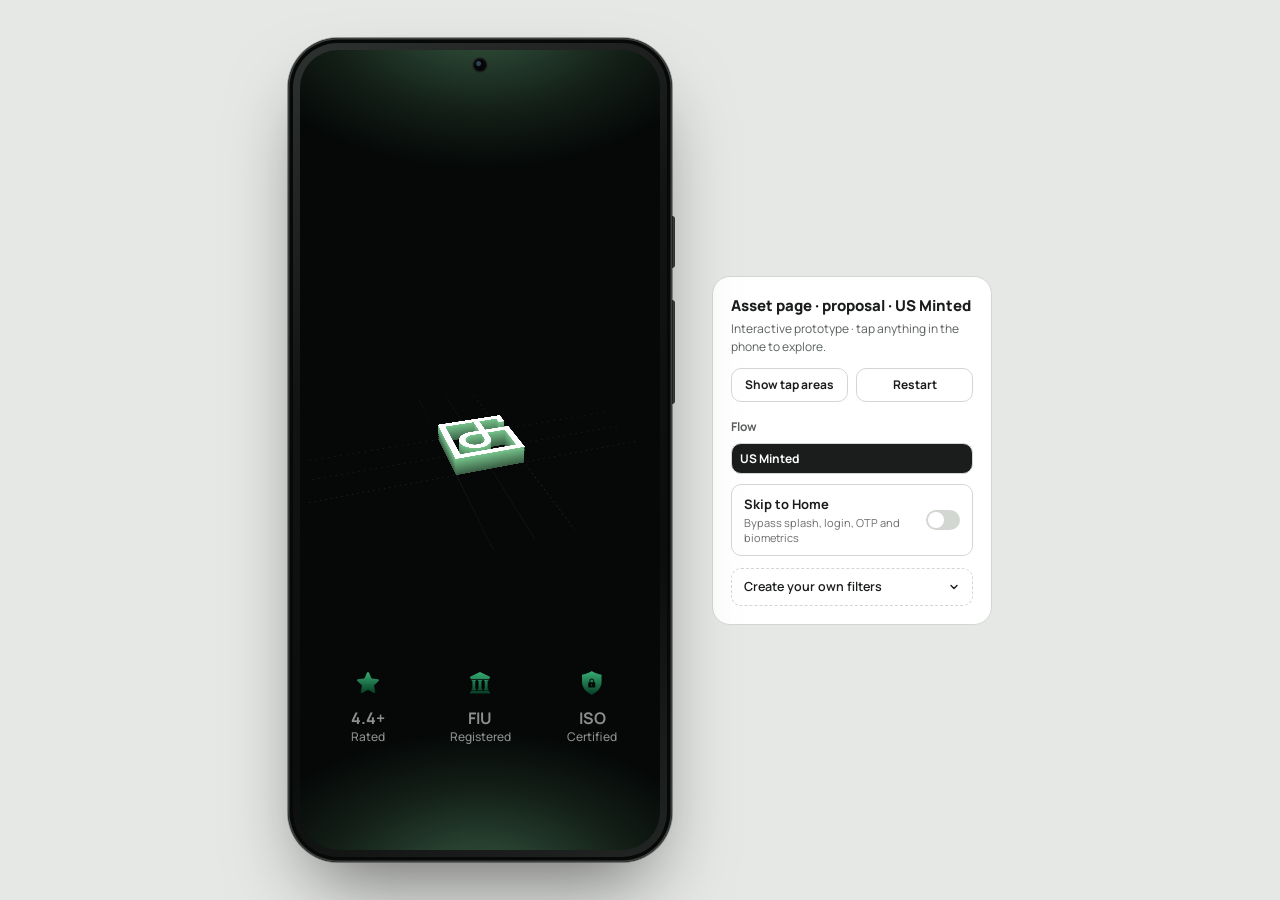
==== index.html @ 675fd623 "Update site (2026-10-31 20:43)" ====
<!doctype html>
<html lang="en">
<head>
<meta charset="utf-8">
<meta name="viewport" content="width=device-width, initial-scale=1, minimum-scale=1, viewport-fit=cover">
<title>US Market (Token Perps) prototype · flows</title>
<!--
  Kuber US-only app prototype — built from the "🇺🇸 US-only · No Crypto" Figma page.
  Structure:
    1. Design tokens (:root)            — colours + font used by every screen
    2. Shell CSS                        — device frame, screens, text/icon/image primitives
    3. Generated styles                 — box (.s*), text (.t*), image (.m*) classes from Figma
    4. Icon sprite                      — every icon is a <symbol>, used via <use href="#i…">
    5. Screens                          — one <section id="sNN"> per screen, one element per line
       • .scroll .layer  = scrolling content    • .fixed.top / .fixed.bottom = pinned header / nav
       • <button class="hs" data-to="sNN|back"> = prototype hotspot
    6. Script                           — navigation, hotspot flash, side panel
-->
<link rel="preconnect" href="https://fonts.googleapis.com">
<link rel="preconnect" href="https://fonts.gstatic.com" crossorigin>
<link href="https://fonts.googleapis.com/css2?family=Manrope:wght@400;500;600;700;800&display=swap" rel="stylesheet">
<link rel="stylesheet" href="./prototype/styles.css">
</head>
<body>
<!-- ========== 4. Icon sprite ========== -->
<svg width="0" height="0" style="position:absolute" aria-hidden="true">
  <symbol id="i105yw" viewBox="0 0 16 16" preserveAspectRatio="none"><path d="M6 12L10 8L6 4" stroke="#E8E8E8" stroke-width="1.3" stroke-linecap="round" stroke-linejoin="round" style="stroke:var(--ce8e8e8)"/></symbol>
  <symbol id="i10er5" viewBox="0 0 16 18" preserveAspectRatio="none"><path d="M10 15V14.7C10 14.2 10.2 13.7 10.6 13.4L10.9 13C11.7 12.2 12.2 11.2 12.2 10C12.2 8.9 11.7 7.9 10.9 7.1C10.2 6.3 9.1 5.9 8 5.9C6.9 5.9 5.8 6.3 5.1 7.1C4.3 7.9 3.8 8.9 3.8 10C3.8 11.2 4.3 12.2 5.1 13L5.4 13.4C5.8 13.7 6 14.2 6 14.7V15H10Z" fill="#0F9958" style="fill:var(--c0f9958)"/><path d="M9.4 17H6.7C6.4 17 6.1 16.8 6.1 16.5C6.1 16.2 6.4 15.9 6.7 15.9H9.4C9.7 15.9 9.9 16.2 9.9 16.5C9.9 16.8 9.7 17 9.4 17Z" fill="#0F9958" style="fill:var(--c0f9958)"/><path d="M8 5C8.3 5 8.6 4.7 8.6 4.3V3.6C8.6 3.3 8.3 3 8 3C7.7 3 7.4 3.3 7.4 3.6V4.3C7.4 4.7 7.7 5 8 5Z M4.4 6.4C4.7 6.2 4.7 5.8 4.4 5.6L3.9 5.1C3.7 4.8 3.3 4.8 3 5.1C2.8 5.3 2.8 5.7 3 5.9L3.6 6.4C3.8 6.6 4.2 6.6 4.4 6.4Z M13 5.1C12.7 4.8 12.3 4.8 12.1 5.1L11.6 5.6C11.3 5.8 11.3 6.2 11.6 6.4C11.8 6.6 12.2 6.6 12.4 6.4L13 5.9C13.2 5.7 13.2 5.3 13 5.1Z M2.3 9.4H1.6C1.3 9.4 1 9.7 1 10C1 10.4 1.3 10.7 1.6 10.7H2.3C2.7 10.7 2.9 10.4 2.9 10C2.9 9.7 2.7 9.4 2.3 9.4Z M14.4 9.4H13.7C13.3 9.4 13.1 9.7 13.1 10C13.1 10.4 13.3 10.7 13.7 10.7H14.4C14.7 10.7 15 10.4 15 10C15 9.7 14.7 9.4 14.4 9.4Z" fill="#0F9958" style="fill:var(--c0f9958)"/></symbol>
  <symbol id="i1198f" viewBox="0 0 1 199" preserveAspectRatio="none"><path d="M0.2 0.2V198.5" stroke="#E5505F" stroke-width="0.5" style="stroke:var(--ce5505f)"/></symbol>
  <symbol id="i11ahd" viewBox="0 0 32 34" preserveAspectRatio="none"><path d="M8.2 15.9C8.2 15.9 9.7 18.4 12.9 20C16.1 21.6 17.4 19.2 17.4 19.2C17.4 19.2 13.6 18.5 11.5 15.3C11.5 15.3 10.1 13.8 8.2 15.9Z" fill="#8CC100" style="fill:var(--c8cc100)"/><path d="M6.1 21.5C6.1 21.5 8.1 23.9 10.7 24.7C14.1 25.8 15.5 24.2 15.5 24.2C15.5 24.2 12 23.5 9.7 20.6C9.7 20.6 8.1 19.4 6.1 21.5Z" fill="#8CC100" style="fill:var(--c8cc100)"/><path d="M8 26.2C9 27.3 9.9 27.9 11.5 28.5C13.3 29.3 15.4 29 16.4 28.7C15.7 28.6 12.9 28 10.8 25.6C10.8 25.6 9.2 25.2 8 26.2Z" fill="#8CC100" style="fill:var(--c8cc100)"/><path d="M8 26.2C8.4 26.1 10.2 25.8 13.5 26.3C16 26.7 17.7 27.4 18.3 27.7C18.4 27.7 18.4 27.7 18.4 27.7C18.5 27.7 18.6 27.7 18.6 27.7C19.4 27.2 20.1 26.5 20.5 26C20.5 26 20.5 26 20.5 25.9C20.5 25.9 20.5 25.9 20.4 25.9C19.6 25.4 16.7 24.1 13.5 23.7C9.9 23.3 7.7 23.6 6.7 23.8C6.7 23.8 6.7 23.9 6.6 23.9C6.6 23.9 6.6 23.9 6.6 24C6.8 24.4 7.3 25.4 8 26.2Z" fill="#A1E600" style="fill:var(--ca1e600)"/><path d="M6.1 21.5C7.1 21.3 11 20.6 14.5 21.2C17.8 21.7 20.8 23.2 21.7 23.7C21.7 23.7 21.7 23.7 21.7 23.7C21.8 23.7 21.8 23.7 21.8 23.7C22.1 22.9 22.2 21.9 22.2 21.3C22.2 21.2 22.2 21.2 22.2 21.2C22.2 21.2 22.2 21.2 22.2 21.2C21.6 20.8 18.7 19.2 14.4 18.5C10.8 18 7.2 18.7 6.5 19C6.5 19 6.5 19 6.4 19C6.4 19 6.4 19 6.4 19.1C6.2 19.7 6.1 20.7 6.1 21.5Z" fill="#A1E600" style="fill:var(--ca1e600)"/><path d="M8.2 15.9C8.2 15.9 10.4 15.3 13.8 15.8C18.5 16.4 19 14.9 19 14.9C19 14.9 16.9 13 13.4 13.4C11.2 13.5 9.4 14.6 8.2 15.9Z" fill="#A1E600" style="fill:var(--ca1e600)"/><path d="M16.6 5L16.4 5.4C15.8 6.6 15.5 7.9 15.6 9.2C15.9 11.3 17.2 13.3 19.2 14.4L19.5 14C20.3 12.5 20.5 10.8 20.1 9.2C19.6 7.5 18.4 5.9 16.6 5Z" fill="#A1E600" style="fill:var(--ca1e600)"/><path d="M25.9 12.5C25.3 13.6 24.3 14.4 23.1 14.8C21.9 15.2 20.5 15.1 19.2 14.5C19.9 13.3 20.9 12.5 22 12.2C23.3 11.8 24.7 11.8 25.9 12.5Z" fill="#A1E600" style="fill:var(--ca1e600)"/></symbol>
  <symbol id="i11b34" viewBox="0 0 20 20" preserveAspectRatio="none"><path fill-rule="evenodd" clip-rule="evenodd" d="M3.3 10C3.3 9.5 3.7 9.2 4.2 9.2H15.8C16.3 9.2 16.7 9.5 16.7 10C16.7 10.5 16.3 10.8 15.8 10.8H4.2C3.7 10.8 3.3 10.5 3.3 10Z" fill="#E8E8E8" style="fill:var(--ce8e8e8)"/><path fill-rule="evenodd" clip-rule="evenodd" d="M10.6 3.6C10.9 3.9 10.9 4.4 10.6 4.8L5.3 10L10.6 15.2C10.9 15.6 10.9 16.1 10.6 16.4C10.3 16.7 9.7 16.7 9.4 16.4L3.6 10.6C3.3 10.3 3.3 9.7 3.6 9.4L9.4 3.6C9.7 3.3 10.3 3.3 10.6 3.6Z" fill="#E8E8E8" style="fill:var(--ce8e8e8)"/></symbol>
  <symbol id="i11psw" viewBox="0 0 16 16" preserveAspectRatio="none"><path d="M1.9 11.6C1.8 11.5 1.8 11.4 1.8 11.2C1.8 11 1.8 10.9 1.9 10.8L5.4 7.3C5.6 7 5.9 6.9 6.3 6.9C6.6 6.9 6.9 7 7.2 7.3L8.9 9L12.4 5.6H11.3C11.1 5.6 10.9 5.5 10.8 5.4C10.7 5.3 10.6 5.1 10.6 5C10.6 4.8 10.7 4.6 10.8 4.5C10.9 4.4 11.1 4.3 11.3 4.3H13.9C14 4.3 14.2 4.4 14.3 4.5C14.4 4.6 14.5 4.8 14.5 5V7.6C14.5 7.7 14.4 7.9 14.3 8C14.2 8.1 14 8.2 13.9 8.2C13.7 8.2 13.6 8.1 13.4 8C13.3 7.9 13.3 7.7 13.3 7.6V6.4L9.8 9.9C9.6 10.1 9.3 10.3 8.9 10.3C8.6 10.3 8.3 10.1 8 9.9L6.3 8.2L2.8 11.6C2.7 11.8 2.6 11.8 2.4 11.8C2.2 11.8 2.1 11.8 1.9 11.6Z" fill="#E8E8E8" fill-opacity="0.6" style="fill:var(--ce8e8e8)"/></symbol>
  <symbol id="i11rwj" viewBox="0 0 3 3" preserveAspectRatio="none"><circle cx="1.5" cy="1.5" r="1.5" fill="#292C2B" style="fill:var(--c292c2b)"/></symbol>
  <symbol id="i11wj2" viewBox="0 0 9 10" preserveAspectRatio="none"><path d="M3.5 9.5C3.8 9.8 4.3 9.8 4.7 9.5L7.4 6.8C7.7 6.6 7.5 6.1 7.1 6.1H1C0.7 6.1 0.5 6.6 0.7 6.8L3.5 9.5Z" fill="#E8E8E8" style="fill:var(--ce8e8e8)"/><path d="M4.7 0.5C4.3 0.2 3.8 0.2 3.5 0.5L0.7 3.2C0.5 3.4 0.7 3.9 1 3.9L7.1 3.9C7.5 3.9 7.7 3.4 7.4 3.2L4.7 0.5Z" fill="#E8E8E8" style="fill:var(--ce8e8e8)"/></symbol>
  <symbol id="i126dr" viewBox="0 0 4 42" preserveAspectRatio="none"><rect x="0.2" y="5.1" width="3.2" height="18" fill="#0F9958" stroke="#37AD75" stroke-width="0.5" style="fill:var(--c0f9958);stroke:var(--c37ad75)"/><path d="M1.8 0.2V41.7" stroke="#37AD75" stroke-width="0.5" style="stroke:var(--c37ad75)"/></symbol>
  <symbol id="i126gj" viewBox="0 0 1 24" preserveAspectRatio="none"><line x1="0.5" y1="0.5" x2="0.5" y2="23.5" stroke="#292C2B" stroke-linecap="round" style="stroke:var(--c292c2b)"/></symbol>
  <symbol id="i12rk9" viewBox="0 0 20 20" preserveAspectRatio="none"><g clip-path="url(#i12rk9clip)"><path d="M11.9 14.4C12 14.2 12.1 14.1 12.1 13.9C12.2 13.6 12.1 13.5 11.9 13.3L9.6 10.9L9.6 10.8H9.9C10.6 10.8 11.2 10.6 11.7 10.1C12.2 9.7 12.5 9.1 12.6 8.5H13C13.1 8.5 13.2 8.5 13.3 8.4C13.4 8.3 13.5 8.2 13.5 8C13.5 7.9 13.4 7.8 13.3 7.7C13.2 7.6 13.1 7.5 13 7.5H12.6C12.6 7.3 12.5 7.1 12.4 6.9C12.3 6.8 12.2 6.6 12 6.4H13C13.1 6.4 13.2 6.3 13.3 6.3C13.4 6.2 13.5 6 13.5 5.9C13.5 5.8 13.4 5.6 13.3 5.6C13.2 5.5 13.1 5.4 13 5.4H7.1C7 5.4 6.8 5.5 6.7 5.6C6.6 5.7 6.5 5.9 6.5 6C6.5 6.2 6.6 6.3 6.7 6.4C6.8 6.5 7 6.6 7.1 6.6H9.8C10.2 6.6 10.4 6.7 10.7 6.9C10.9 7.1 11.1 7.3 11.1 7.5H7C6.9 7.5 6.8 7.6 6.7 7.7C6.6 7.8 6.5 7.9 6.5 8C6.5 8.2 6.6 8.3 6.7 8.4C6.8 8.5 6.9 8.5 7 8.5H11.2C11.1 8.8 10.9 9 10.7 9.2C10.5 9.4 10.1 9.5 9.7 9.5H8.3C8.1 9.5 8 9.6 7.8 9.7C7.7 9.8 7.6 9.9 7.5 10C7.5 10.2 7.5 10.3 7.5 10.5C7.5 10.6 7.6 10.8 7.7 10.9L10.8 14.4C11 14.5 11.1 14.6 11.4 14.6C11.6 14.6 11.7 14.5 11.9 14.4ZM10 18.3C8.8 18.3 7.8 18.1 6.7 17.7C5.7 17.2 4.9 16.6 4.1 15.9C3.4 15.1 2.8 14.3 2.3 13.3C1.9 12.2 1.7 11.2 1.7 10C1.7 8.8 1.9 7.8 2.3 6.8C2.8 5.7 3.4 4.9 4.1 4.1C4.9 3.4 5.7 2.8 6.7 2.3C7.8 1.9 8.8 1.7 10 1.7C11.2 1.7 12.2 1.9 13.2 2.3C14.3 2.8 15.1 3.4 15.9 4.1C16.6 4.9 17.2 5.7 17.7 6.8C18.1 7.8 18.3 8.8 18.3 10C18.3 11.2 18.1 12.2 17.7 13.3C17.2 14.3 16.6 15.1 15.9 15.9C15.1 16.6 14.3 17.2 13.2 17.7C12.2 18.1 11.2 18.3 10 18.3ZM10 16.7C11.9 16.7 13.4 16 14.7 14.7C16 13.4 16.7 11.9 16.7 10C16.7 8.1 16 6.6 14.7 5.3C13.4 4 11.9 3.3 10 3.3C8.1 3.3 6.6 4 5.3 5.3C4 6.6 3.3 8.1 3.3 10C3.3 11.9 4 13.4 5.3 14.7C6.6 16 8.1 16.7 10 16.7Z" fill="#E8E8E8" style="fill:var(--ce8e8e8)"/></g><defs><clipPath id="i12rk9clip"><rect width="20" height="20" fill="white" style="fill:var(--cffffff)"/></clipPath></defs></symbol>
  <symbol id="i12vhd" viewBox="0 0 39 39" preserveAspectRatio="none"><path fill-rule="evenodd" clip-rule="evenodd" d="M19.2 38.4C8.6 38.4 0 29.8 0 19.2C0 8.6 8.6 0 19.2 0C29.8 0 38.4 8.6 38.4 19.2C38.4 29.8 29.8 38.4 19.2 38.4ZM17.5 25.7C17.6 26.6 18.3 27.2 19.2 27.2C20.1 27.2 20.9 26.5 20.9 25.5C20.9 24.6 20.1 23.8 19.2 23.8C18.3 23.8 17.6 24.5 17.5 25.4L17.5 25.5L17.5 25.7ZM17.9 20V12.5C17.9 11.8 18.5 11.2 19.2 11.2C19.9 11.2 20.5 11.8 20.5 12.5V20C20.5 20.7 19.9 21.3 19.2 21.3C18.5 21.3 17.9 20.7 17.9 20Z" fill="url(#i12vhdpaint_linear)"/><defs><linearGradient id="i12vhdpaint_linear" x1="-17.8" y1="-29.9" x2="38.4" y2="38.4" gradientUnits="userSpaceOnUse"><stop stop-color="#E8E8E8" style="stop-color:var(--ce8e8e8)"/><stop offset="1" stop-color="#E5505F" style="stop-color:var(--ce5505f)"/></linearGradient></defs></symbol>
  <symbol id="i130az" viewBox="0 0 24 24" preserveAspectRatio="none"><path d="M18.6 19.4H14.6V15.1C14.6 14.9 14.5 14.8 14.3 14.8H9.7C9.5 14.8 9.4 14.9 9.4 15.1V19.4H5.4V11.8L12 4.6L18.6 11.7L18.6 19.4Z" fill="#E8E8E8" style="fill:var(--ce8e8e8)"/></symbol>
  <symbol id="i13bda" viewBox="0 0 328 1" preserveAspectRatio="none"><line x1="328" y1="0.5" x2="-2.2e-08" y2="0.5" stroke="#1C1F1E" style="stroke:var(--c1c1f1e)"/></symbol>
  <symbol id="i13umt" viewBox="0 0 16 16" preserveAspectRatio="none"><path d="M8.4 11C8.5 10.9 8.5 10.8 8.5 10.7V7.8C8.5 7.7 8.5 7.6 8.4 7.5C8.3 7.4 8.1 7.3 8 7.3C7.9 7.3 7.7 7.4 7.6 7.5C7.5 7.6 7.5 7.7 7.5 7.8V10.7C7.5 10.8 7.5 10.9 7.6 11C7.7 11.1 7.9 11.2 8 11.2C8.1 11.2 8.3 11.1 8.4 11ZM8.4 6C8.5 5.9 8.5 5.8 8.5 5.7C8.5 5.5 8.5 5.4 8.4 5.3C8.3 5.2 8.2 5.1 8 5.1C7.8 5.1 7.7 5.2 7.6 5.3C7.5 5.4 7.5 5.5 7.5 5.7C7.5 5.8 7.5 5.9 7.6 6C7.7 6.1 7.8 6.2 8 6.2C8.1 6.2 8.3 6.1 8.4 6ZM8 14.3C7.1 14.3 6.3 14.2 5.5 13.8C4.8 13.5 4.1 13 3.5 12.5C2.9 11.9 2.5 11.2 2.2 10.5C1.8 9.7 1.7 8.9 1.7 8C1.7 7.1 1.8 6.3 2.2 5.5C2.5 4.8 2.9 4.1 3.5 3.5C4.1 2.9 4.8 2.5 5.5 2.2C6.3 1.8 7.1 1.7 8 1.7C8.9 1.7 9.7 1.8 10.5 2.2C11.2 2.5 11.9 2.9 12.5 3.5C13 4.1 13.5 4.8 13.8 5.5C14.2 6.3 14.3 7.1 14.3 8C14.3 8.9 14.2 9.7 13.8 10.5C13.5 11.2 13.1 11.9 12.5 12.5C11.9 13 11.2 13.5 10.5 13.8C9.7 14.2 8.9 14.3 8 14.3ZM8 13.3C9.5 13.3 10.7 12.8 11.8 11.8C12.8 10.7 13.3 9.5 13.3 8C13.3 6.5 12.8 5.2 11.8 4.2C10.7 3.2 9.5 2.7 8 2.7C6.5 2.7 5.2 3.2 4.2 4.2C3.2 5.2 2.7 6.5 2.7 8C2.7 9.5 3.2 10.7 4.2 11.8C5.2 12.8 6.5 13.3 8 13.3Z" fill="#E8E8E8" fill-opacity="0.3" style="fill:var(--ce8e8e8)"/></symbol>
  <symbol id="i13w13" viewBox="0 0 28 28" preserveAspectRatio="none"><rect width="28" height="28" rx="14" fill="#1C1F1E" style="fill:var(--c1c1f1e)"/><path d="M17.6 10.2H10.4C10 10.2 9.5 10.4 9.2 10.7C8.9 11.1 8.7 11.5 8.7 12V16C8.7 16.5 8.9 16.9 9.2 17.3C9.5 17.6 10 17.8 10.4 17.8H17.6C18 17.8 18.5 17.6 18.8 17.3C19.1 16.9 19.3 16.5 19.3 16V12C19.3 11.5 19.1 11.1 18.8 10.7C18.5 10.4 18 10.2 17.6 10.2ZM16 14L13 15.9C13 16 12.9 16 12.9 16C12.9 16 12.8 16 12.8 15.9C12.7 15.9 12.7 15.9 12.7 15.9C12.7 15.8 12.7 15.8 12.7 15.8V11.9C12.7 11.9 12.7 11.8 12.7 11.8C12.7 11.8 12.7 11.7 12.8 11.7C12.8 11.7 12.9 11.7 12.9 11.7C12.9 11.7 13 11.7 13 11.7L16 13.6C16 13.7 16.1 13.7 16.1 13.7C16.1 13.7 16.1 13.8 16.1 13.8C16.1 13.9 16.1 13.9 16.1 13.9C16.1 14 16 14 16 14V14Z" fill="#E8E8E8" style="fill:var(--ce8e8e8)"/></symbol>
  <symbol id="i13zxl" viewBox="0 0 302 1" preserveAspectRatio="none"><line x1="302" y1="0.5" x2="0" y2="0.5" stroke="#1C1F1E" style="stroke:var(--c1c1f1e)"/></symbol>
  <symbol id="i145db" viewBox="0 0 4 27" preserveAspectRatio="none"><rect x="0.2" y="5.1" width="3.2" height="9.5" fill="#0F9958" stroke="#37AD75" stroke-width="0.5" style="fill:var(--c0f9958);stroke:var(--c37ad75)"/><path d="M1.8 0.2V26.4" stroke="#37AD75" stroke-width="0.5" style="stroke:var(--c37ad75)"/></symbol>
  <symbol id="i14al9" viewBox="0 0 2 57" preserveAspectRatio="none"><line x1="1" y1="0" x2="1" y2="56" stroke="#063D23" stroke-width="2" style="stroke:var(--c063d23)"/></symbol>
  <symbol id="i14dfx" viewBox="0 0 12 12" preserveAspectRatio="none"><path d="M3.3 6.7H8.7C9.2 6.7 9.4 7.3 9.1 7.7L6.4 10.3C6.2 10.6 5.8 10.6 5.6 10.3L2.9 7.7C2.6 7.3 2.8 6.7 3.3 6.7ZM9.1 4.3L6.4 1.7C6.2 1.4 5.8 1.4 5.6 1.7L2.9 4.3C2.6 4.7 2.8 5.3 3.3 5.3H8.7C9.2 5.3 9.4 4.7 9.1 4.3Z" fill="#161616" fill-opacity="0.6" style="fill:var(--c161616)"/></symbol>
  <symbol id="i14gw3" viewBox="0 0 24 24" preserveAspectRatio="none"><path d="M18.6 19.4H14.6V15.1C14.6 14.9 14.5 14.8 14.3 14.8H9.7C9.5 14.8 9.4 14.9 9.4 15.1V19.4H5.4V11.8L12 4.6L18.6 11.7L18.6 19.4Z" fill="#E8E8E8" fill-opacity="0.6" style="fill:var(--ce8e8e8)"/></symbol>
  <symbol id="i14ov2" viewBox="0 0 8 5" preserveAspectRatio="none"><path d="M4.3 0.3L6.9 2.9C7.5 3.5 7.1 4.6 6.2 4.6L1 4.6C0.1 4.6 -0.3 3.5 0.3 2.9L2.9 0.3C3.3 -0.1 3.9 -0.1 4.3 0.3Z" fill="#37AD75" style="fill:var(--c37ad75)"/></symbol>
  <symbol id="i150f2" viewBox="0 0 24 24" preserveAspectRatio="none"><path d="M7.7 3.9C7.9 3.6 8.3 3.6 8.6 3.8L12 6.7L15.4 3.8C15.7 3.6 16.1 3.6 16.4 3.9C16.6 4.1 16.5 4.6 16.3 4.8L13.8 6.9H18.4C19.5 6.9 20.4 7.7 20.4 8.8V11.4C20.4 12.2 19.8 12.9 19.1 13.2V18.4C19.1 18.9 18.9 19.4 18.5 19.8C18.1 20.2 17.7 20.4 17.1 20.4H6.9C6.3 20.4 5.9 20.2 5.5 19.8C5.1 19.4 4.9 18.9 4.9 18.4V13.2C4.2 12.9 3.6 12.2 3.6 11.4V8.8C3.6 7.7 4.5 6.9 5.6 6.9H10.2L7.7 4.8C7.5 4.6 7.4 4.1 7.7 3.9ZM6.2 18.4C6.2 18.6 6.3 18.8 6.4 18.9C6.5 19 6.7 19.1 6.9 19.1H11.4V13.3H6.2V18.4ZM12.6 19.1H17.1C17.3 19.1 17.5 19 17.6 18.9C17.7 18.8 17.8 18.6 17.8 18.4V13.3H12.6V19.1ZM5.6 8.1C5.2 8.1 4.9 8.4 4.9 8.8V11.4C4.9 11.7 5.2 12 5.6 12H11.4V8.1H5.6ZM12.6 12H18.4C18.8 12 19.1 11.7 19.1 11.4V8.8C19.1 8.4 18.8 8.1 18.4 8.1H12.6V12Z" fill="#E8E8E8" style="fill:var(--ce8e8e8)"/></symbol>
  <symbol id="i1510r" viewBox="0 0 16 16" preserveAspectRatio="none"><path d="M8.4 11C8.5 10.9 8.5 10.8 8.5 10.7V7.8C8.5 7.7 8.5 7.6 8.4 7.5C8.3 7.4 8.1 7.3 8 7.3C7.9 7.3 7.7 7.4 7.6 7.5C7.5 7.6 7.5 7.7 7.5 7.8V10.7C7.5 10.8 7.5 10.9 7.6 11C7.7 11.1 7.9 11.2 8 11.2C8.1 11.2 8.3 11.1 8.4 11ZM8.4 6C8.5 5.9 8.5 5.8 8.5 5.7C8.5 5.5 8.5 5.4 8.4 5.3C8.3 5.2 8.2 5.1 8 5.1C7.8 5.1 7.7 5.2 7.6 5.3C7.5 5.4 7.5 5.5 7.5 5.7C7.5 5.8 7.5 5.9 7.6 6C7.7 6.1 7.8 6.2 8 6.2C8.1 6.2 8.3 6.1 8.4 6ZM8 14.3C7.1 14.3 6.3 14.2 5.5 13.8C4.8 13.5 4.1 13 3.5 12.5C2.9 11.9 2.5 11.2 2.2 10.5C1.8 9.7 1.7 8.9 1.7 8C1.7 7.1 1.8 6.3 2.2 5.5C2.5 4.8 2.9 4.1 3.5 3.5C4.1 2.9 4.8 2.5 5.5 2.2C6.3 1.8 7.1 1.7 8 1.7C8.9 1.7 9.7 1.8 10.5 2.2C11.2 2.5 11.9 2.9 12.5 3.5C13 4.1 13.5 4.8 13.8 5.5C14.2 6.3 14.3 7.1 14.3 8C14.3 8.9 14.2 9.7 13.8 10.5C13.5 11.2 13.1 11.9 12.5 12.5C11.9 13 11.2 13.5 10.5 13.8C9.7 14.2 8.9 14.3 8 14.3ZM8 13.3C9.5 13.3 10.7 12.8 11.8 11.8C12.8 10.7 13.3 9.5 13.3 8C13.3 6.5 12.8 5.2 11.8 4.2C10.7 3.2 9.5 2.7 8 2.7C6.5 2.7 5.2 3.2 4.2 4.2C3.2 5.2 2.7 6.5 2.7 8C2.7 9.5 3.2 10.7 4.2 11.8C5.2 12.8 6.5 13.3 8 13.3Z" fill="#E8E8E8" fill-opacity="0.3" style="fill:var(--ce8e8e8)"/></symbol>
  <symbol id="i15qhm" viewBox="0 0 4 27" preserveAspectRatio="none"><rect x="0.2" y="5.1" width="3.2" height="4.1" fill="#0F9958" stroke="#37AD75" stroke-width="0.5" style="fill:var(--c0f9958);stroke:var(--c37ad75)"/><path d="M1.8 0.2V26.4" stroke="#37AD75" stroke-width="0.5" style="stroke:var(--c37ad75)"/></symbol>
  <symbol id="i16biw" viewBox="0 0 233 1" preserveAspectRatio="none"><line y1="0.3" x2="232.8" y2="0.3" stroke="url(#i16biwpaint_linear)" stroke-width="0.5"/><defs><linearGradient id="i16biwpaint_linear" x1="0" y1="1" x2="232.8" y2="1" gradientUnits="userSpaceOnUse"><stop stop-color="#E8E8E8" stop-opacity="0" style="stop-color:var(--ce8e8e8)"/><stop offset="0.5" stop-color="#E8E8E8" style="stop-color:var(--ce8e8e8)"/><stop offset="1" stop-color="#E8E8E8" stop-opacity="0" style="stop-color:var(--ce8e8e8)"/></linearGradient></defs></symbol>
  <symbol id="i16j08" viewBox="0 0 20 20" preserveAspectRatio="none"><path d="M8.1 2.5C11.2 2.5 13.6 5 13.6 8.1C13.6 9.5 13.1 10.7 12.3 11.7L12.5 11.9H13.2L16.9 15.6C17.2 16 17.2 16.5 16.9 16.8L16.8 16.9C16.5 17.2 16 17.2 15.6 16.9L11.9 13.2V12.5L11.7 12.3C10.7 13.1 9.5 13.6 8.1 13.6C5 13.6 2.5 11.2 2.5 8.1C2.5 5 5 2.5 8.1 2.5ZM8.1 4.2C5.9 4.2 4.2 5.9 4.2 8.1C4.2 10.2 5.9 11.9 8.1 11.9C10.2 11.9 11.9 10.2 11.9 8.1C11.9 5.9 10.2 4.2 8.1 4.2Z" fill="#E8E8E8" style="fill:var(--ce8e8e8)"/></symbol>
  <symbol id="i16x6o" viewBox="0 0 16 16" preserveAspectRatio="none"><path d="M6 4C6 4.4 6.3 4.7 6.7 4.7H10.4L3.1 11.9C2.9 12.2 2.9 12.6 3.1 12.9C3.4 13.1 3.8 13.1 4.1 12.9L11.3 5.6V9.3C11.3 9.7 11.6 10 12 10C12.4 10 12.7 9.7 12.7 9.3V4C12.7 3.6 12.4 3.3 12 3.3H6.7C6.3 3.3 6 3.6 6 4Z" fill="#161616" style="fill:var(--c161616)"/></symbol>
  <symbol id="i17iy1" viewBox="0 0 32 34" preserveAspectRatio="none"><path d="M8.2 15.9C8.2 15.9 9.7 18.4 12.9 20C16.1 21.6 17.4 19.2 17.4 19.2C17.4 19.2 13.6 18.5 11.5 15.3C11.5 15.3 10.1 13.8 8.2 15.9Z" fill="#8CC100" style="fill:var(--c8cc100)"/><path d="M6.1 21.5C6.1 21.5 8.1 23.9 10.7 24.7C14.1 25.8 15.5 24.2 15.5 24.2C15.5 24.2 12 23.5 9.7 20.6C9.7 20.6 8.1 19.4 6.1 21.5Z" fill="#8CC100" style="fill:var(--c8cc100)"/><path d="M8 26.2C9 27.3 9.9 27.9 11.5 28.5C13.3 29.3 15.4 29 16.4 28.7C15.7 28.6 12.9 28 10.8 25.6C10.8 25.6 9.2 25.2 8 26.2Z" fill="#8CC100" style="fill:var(--c8cc100)"/><path d="M8 26.2C8.4 26.1 10.2 25.8 13.5 26.3C16 26.7 17.7 27.4 18.3 27.7C18.4 27.7 18.4 27.7 18.4 27.7C18.5 27.7 18.6 27.7 18.6 27.7C19.4 27.2 20.1 26.5 20.5 26C20.5 26 20.5 26 20.5 25.9C20.5 25.9 20.5 25.9 20.4 25.9C19.6 25.4 16.7 24.1 13.5 23.7C9.9 23.3 7.7 23.6 6.7 23.8C6.7 23.8 6.7 23.9 6.6 23.9C6.6 23.9 6.6 23.9 6.6 24C6.8 24.4 7.3 25.4 8 26.2Z" fill="#A1E600" style="fill:var(--ca1e600)"/><path d="M6.1 21.5C7.1 21.3 11 20.6 14.5 21.2C17.8 21.7 20.8 23.2 21.7 23.7C21.7 23.7 21.7 23.7 21.7 23.7C21.8 23.7 21.8 23.7 21.8 23.7C22.1 22.9 22.2 21.9 22.2 21.3C22.2 21.2 22.2 21.2 22.2 21.2C22.2 21.2 22.2 21.2 22.2 21.2C21.6 20.8 18.7 19.2 14.4 18.5C10.8 18 7.2 18.7 6.5 19C6.5 19 6.5 19 6.4 19C6.4 19 6.4 19 6.4 19.1C6.2 19.7 6.1 20.7 6.1 21.5Z" fill="#A1E600" style="fill:var(--ca1e600)"/><path d="M8.2 15.9C8.2 15.9 10.4 15.3 13.8 15.8C18.5 16.4 19 14.9 19 14.9C19 14.9 16.9 13 13.4 13.4C11.2 13.5 9.4 14.6 8.2 15.9Z" fill="#A1E600" style="fill:var(--ca1e600)"/><path d="M16.6 5L16.4 5.4C15.8 6.6 15.5 7.9 15.6 9.2C15.9 11.3 17.2 13.3 19.2 14.4L19.5 14C20.3 12.5 20.5 10.8 20.1 9.2C19.6 7.5 18.4 5.9 16.6 5Z" fill="#A1E600" style="fill:var(--ca1e600)"/><path d="M25.9 12.5C25.3 13.6 24.3 14.4 23.1 14.8C21.9 15.2 20.5 15.1 19.2 14.5C19.9 13.3 20.9 12.5 22 12.2C23.3 11.8 24.7 11.8 25.9 12.5Z" fill="#A1E600" style="fill:var(--ca1e600)"/></symbol>
  <symbol id="i17jkf" viewBox="0 0 18 12" preserveAspectRatio="none"><path d="M0 5H14.2L10.6 1.4L12 0L18 6L12 12L10.6 10.6L14.2 7H0V5Z" fill="#101110" style="fill:var(--c101110)"/></symbol>
  <symbol id="i189ph" viewBox="0 0 20 6" preserveAspectRatio="none"><path d="M1 1V4.5H18.5V1" stroke="#C4C5C7" stroke-width="2" stroke-linecap="square" style="stroke:var(--cc4c5c7)"/></symbol>
  <symbol id="i18vuj" viewBox="0 0 16 16" preserveAspectRatio="none"><path d="M8.4 11C8.5 10.9 8.5 10.8 8.5 10.7V7.8C8.5 7.7 8.5 7.6 8.4 7.5C8.3 7.4 8.1 7.3 8 7.3C7.9 7.3 7.7 7.4 7.6 7.5C7.5 7.6 7.5 7.7 7.5 7.8V10.7C7.5 10.8 7.5 10.9 7.6 11C7.7 11.1 7.9 11.2 8 11.2C8.1 11.2 8.3 11.1 8.4 11ZM8.4 6C8.5 5.9 8.5 5.8 8.5 5.7C8.5 5.5 8.5 5.4 8.4 5.3C8.3 5.2 8.2 5.1 8 5.1C7.8 5.1 7.7 5.2 7.6 5.3C7.5 5.4 7.5 5.5 7.5 5.7C7.5 5.8 7.5 5.9 7.6 6C7.7 6.1 7.8 6.2 8 6.2C8.2 6.2 8.3 6.1 8.4 6ZM8 14.3C7.1 14.3 6.3 14.2 5.5 13.8C4.8 13.5 4.1 13 3.5 12.5C2.9 11.9 2.5 11.2 2.2 10.5C1.8 9.7 1.7 8.9 1.7 8C1.7 7.1 1.8 6.3 2.2 5.5C2.5 4.8 2.9 4.1 3.5 3.5C4.1 2.9 4.8 2.5 5.5 2.2C6.3 1.8 7.1 1.7 8 1.7C8.9 1.7 9.7 1.8 10.5 2.2C11.2 2.5 11.9 2.9 12.5 3.5C13.1 4.1 13.5 4.8 13.8 5.5C14.2 6.3 14.3 7.1 14.3 8C14.3 8.9 14.2 9.7 13.8 10.5C13.5 11.2 13.1 11.9 12.5 12.5C11.9 13 11.2 13.5 10.5 13.8C9.7 14.2 8.9 14.3 8 14.3ZM8 13.3C9.5 13.3 10.7 12.8 11.8 11.8C12.8 10.7 13.3 9.5 13.3 8C13.3 6.5 12.8 5.2 11.8 4.2C10.7 3.2 9.5 2.7 8 2.7C6.5 2.7 5.2 3.2 4.2 4.2C3.2 5.2 2.7 6.5 2.7 8C2.7 9.5 3.2 10.7 4.2 11.8C5.2 12.8 6.5 13.3 8 13.3Z" fill="#E8E8E8" fill-opacity="0.3" style="fill:var(--ce8e8e8)"/></symbol>
  <symbol id="i19brr" viewBox="0 0 32 32" preserveAspectRatio="none"><rect width="32" height="32" rx="16" fill="#1C1F1E" style="fill:var(--c1c1f1e)"/><path d="M14.1 8.5C17.2 8.5 19.6 11 19.6 14.1C19.6 15.5 19.1 16.7 18.3 17.7L18.5 17.9H19.2L22.9 21.6C23.2 22 23.2 22.5 22.9 22.8L22.8 22.9C22.5 23.2 22 23.2 21.6 22.9L17.9 19.2V18.5L17.7 18.3C16.7 19.1 15.5 19.6 14.1 19.6C11 19.6 8.5 17.2 8.5 14.1C8.5 11 11 8.5 14.1 8.5ZM14.1 10.2C11.9 10.2 10.2 11.9 10.2 14.1C10.2 16.2 11.9 17.9 14.1 17.9C16.2 17.9 17.9 16.2 17.9 14.1C17.9 11.9 16.2 10.2 14.1 10.2Z" fill="#E8E8E8" style="fill:var(--ce8e8e8)"/></symbol>
  <symbol id="i19d8h" viewBox="0 0 16 16" preserveAspectRatio="none"><path d="M1.9 11.6C1.8 11.5 1.8 11.4 1.8 11.2C1.8 11 1.8 10.9 1.9 10.8L5.4 7.3C5.6 7 5.9 6.9 6.3 6.9C6.6 6.9 6.9 7 7.2 7.3L8.9 9L12.4 5.6H11.3C11.1 5.6 10.9 5.5 10.8 5.4C10.7 5.3 10.6 5.1 10.6 5C10.6 4.8 10.7 4.6 10.8 4.5C10.9 4.4 11.1 4.3 11.3 4.3H13.9C14 4.3 14.2 4.4 14.3 4.5C14.4 4.6 14.5 4.8 14.5 5V7.6C14.5 7.7 14.4 7.9 14.3 8C14.2 8.1 14 8.2 13.9 8.2C13.7 8.2 13.6 8.1 13.4 8C13.3 7.9 13.3 7.7 13.3 7.6V6.4L9.8 9.9C9.6 10.1 9.3 10.3 8.9 10.3C8.6 10.3 8.3 10.1 8 9.9L6.3 8.2L2.8 11.6C2.7 11.8 2.6 11.8 2.4 11.8C2.2 11.8 2.1 11.8 1.9 11.6Z" fill="#E8E8E8" fill-opacity="0.6" style="fill:var(--ce8e8e8)"/></symbol>
  <symbol id="i19jgg" viewBox="0 0 32 32" preserveAspectRatio="none"><rect width="32" height="32" rx="16" fill="#1C1F1E" style="fill:var(--c1c1f1e)"/><path d="M21.5 22.8H10.5C10.1 22.8 9.7 22.7 9.4 22.3C9.1 22 8.9 21.6 8.9 21.2V13.7C8.9 13.2 9.1 12.8 9.4 12.5C9.7 12.2 10.1 12 10.5 12H21.5C21.9 12 22.3 12.2 22.6 12.5C22.9 12.8 23.1 13.2 23.1 13.7V21.2C23.1 21.6 22.9 22 22.6 22.3C22.3 22.7 21.9 22.8 21.5 22.8Z" stroke="#E8E8E8" stroke-width="1.3" style="stroke:var(--ce8e8e8)"/><path d="M20.2 17.8C20.1 17.8 20 17.8 19.9 17.7C19.8 17.6 19.8 17.5 19.8 17.4C19.8 17.3 19.8 17.2 19.9 17.1C20 17 20.1 17 20.2 17C20.3 17 20.4 17 20.5 17.1C20.5 17.2 20.6 17.3 20.6 17.4C20.6 17.5 20.5 17.6 20.5 17.7C20.4 17.8 20.3 17.8 20.2 17.8Z" fill="#E8E8E8" stroke="#E8E8E8" stroke-width="1.3" stroke-linecap="round" stroke-linejoin="round" style="fill:var(--ce8e8e8);stroke:var(--ce8e8e8)"/><path d="M21.4 12V10.8C21.4 10.6 21.4 10.3 21.2 10.1C21.1 9.9 21 9.7 20.8 9.5C20.6 9.4 20.3 9.2 20.1 9.2C19.8 9.1 19.6 9.2 19.3 9.2L10.2 11.7C9.8 11.8 9.5 12 9.3 12.3C9 12.6 8.9 12.9 8.9 13.3V13.7" stroke="#E8E8E8" stroke-width="1.3" style="stroke:var(--ce8e8e8)"/></symbol>
  <symbol id="i1a20t" viewBox="0 0 4 27" preserveAspectRatio="none"><rect x="0.2" y="5.1" width="3.2" height="9.5" fill="#0F9958" stroke="#37AD75" stroke-width="0.5" style="fill:var(--c0f9958);stroke:var(--c37ad75)"/><path d="M1.8 0.2V26.4" stroke="#37AD75" stroke-width="0.5" style="stroke:var(--c37ad75)"/></symbol>
  <symbol id="i1ar6g" viewBox="0 0 296 1" preserveAspectRatio="none"><line y1="0.5" x2="296" y2="0.5" stroke="#1C1F1E" style="stroke:var(--c1c1f1e)"/></symbol>
  <symbol id="i1b6jk" viewBox="0 0 360 193" preserveAspectRatio="none"><g filter="url(#i1b6jkfilter_f)"><path d="M118.5 121.1C44 96.3 -19.5 96.5 -57.5 105.8L-76.5 294.3H437C431 237.1 421.3 172.6 388.5 143C355.7 113.4 249.8 83.9 215 128.1C187.1 147.9 163.4 136 118.5 121.1Z" fill="black" style="fill:var(--c000000)"/></g><defs><filter id="i1b6jkfilter_f" x="-176.5" y="0" width="713.5" height="394.3" filterUnits="userSpaceOnUse" color-interpolation-filters="sRGB"><feFlood flood-opacity="0" result="BackgroundImageFix"/><feBlend mode="normal" in="SourceGraphic" in2="BackgroundImageFix" result="shape"/><feGaussianBlur stdDeviation="50" result="effect1_foregroundBlur"/></filter></defs></symbol>
  <symbol id="i1beb1" viewBox="0 0 16 16" preserveAspectRatio="none"><path d="M12 5.6C12.3 5.3 12.8 5.3 13.1 5.6C13.5 5.9 13.5 6.4 13.1 6.7L7.9 11.9L11.2 11.9C11.6 11.9 12 12.3 12 12.7C12 13.1 11.6 13.5 11.2 13.5H6.2C5.4 13.5 5 12.6 5.6 12L12 5.6ZM9.8 2.5C10.6 2.5 11 3.4 10.4 4L4 10.4C3.7 10.7 3.2 10.7 2.9 10.4C2.6 10.1 2.6 9.6 2.9 9.3L8.1 4.1H4.8C4.4 4.1 4 3.7 4 3.3C4 2.9 4.4 2.5 4.8 2.5L9.8 2.5Z" fill="#E8E8E8" fill-opacity="0.6" style="fill:var(--ce8e8e8)"/></symbol>
  <symbol id="i1buhb" viewBox="0 0 360 209" preserveAspectRatio="none"><g filter="url(#i1buhbfilter_f)"><path d="M118.5 121.1C44 96.3 -19.5 96.5 -57.5 105.8L-76.5 294.3H437C431 237.1 421.3 172.6 388.5 143C355.7 113.4 249.8 83.9 215 128.1C187.1 147.9 163.4 136 118.5 121.1Z" fill="black" style="fill:var(--c000000)"/></g><defs><filter id="i1buhbfilter_f" x="-176.5" y="0" width="713.5" height="394.3" filterUnits="userSpaceOnUse" color-interpolation-filters="sRGB"><feFlood flood-opacity="0" result="BackgroundImageFix"/><feBlend mode="normal" in="SourceGraphic" in2="BackgroundImageFix" result="shape"/><feGaussianBlur stdDeviation="50" result="effect1_foregroundBlur"/></filter></defs></symbol>
  <symbol id="i1bw6v" viewBox="0 0 360 209" preserveAspectRatio="none"><g filter="url(#i1bw6vfilter_f)"><path d="M118.5 121.1C44 96.3 -19.5 96.5 -57.5 105.8L-76.5 294.3H437C431 237.1 421.3 172.6 388.5 143C355.7 113.4 249.8 83.9 215 128.1C187.1 147.9 163.4 136 118.5 121.1Z" fill="black" style="fill:var(--c000000)"/></g><defs><filter id="i1bw6vfilter_f" x="-176.5" y="0" width="713.5" height="394.3" filterUnits="userSpaceOnUse" color-interpolation-filters="sRGB"><feFlood flood-opacity="0" result="BackgroundImageFix"/><feBlend mode="normal" in="SourceGraphic" in2="BackgroundImageFix" result="shape"/><feGaussianBlur stdDeviation="50" result="effect1_foregroundBlur"/></filter></defs></symbol>
  <symbol id="i1cw9d" viewBox="0 0 32 32" preserveAspectRatio="none"><rect width="32" height="32" rx="16" fill="#101110" style="fill:var(--c101110)"/><path d="M14.1 8.5C17.2 8.5 19.6 11 19.6 14.1C19.6 15.5 19.1 16.7 18.3 17.7L18.5 17.9H19.2L22.9 21.6C23.2 22 23.2 22.5 22.9 22.8L22.8 22.9C22.5 23.2 22 23.2 21.6 22.9L17.9 19.2V18.5L17.7 18.3C16.7 19.1 15.5 19.6 14.1 19.6C11 19.6 8.5 17.2 8.5 14.1C8.5 11 11 8.5 14.1 8.5ZM14.1 10.2C11.9 10.2 10.2 11.9 10.2 14.1C10.2 16.2 11.9 17.9 14.1 17.9C16.2 17.9 17.9 16.2 17.9 14.1C17.9 11.9 16.2 10.2 14.1 10.2Z" fill="#E8E8E8" style="fill:var(--ce8e8e8)"/></symbol>
  <symbol id="i1d10z" viewBox="0 0 24 24" preserveAspectRatio="none"><path d="M0 12C0 5.4 5.4 0 12 0C18.6 0 24 5.4 24 12C24 18.6 18.6 24 12 24C5.4 24 0 18.6 0 12Z" fill="#1C1F1E" style="fill:var(--c1c1f1e)"/><path fill-rule="evenodd" clip-rule="evenodd" d="M6 9.4C6 9 6.3 8.7 6.7 8.7H17.3C17.7 8.7 18 9 18 9.4C18 9.8 17.7 10.1 17.3 10.1H6.7C6.3 10.1 6 9.8 6 9.4ZM8 12.7C8 12.4 8.3 12.1 8.7 12.1H15.3C15.7 12.1 16 12.4 16 12.7C16 13.1 15.7 13.4 15.3 13.4H8.7C8.3 13.4 8 13.1 8 12.7ZM10 16.1C10 15.7 10.3 15.4 10.7 15.4H13.3C13.7 15.4 14 15.7 14 16.1C14 16.4 13.7 16.7 13.3 16.7H10.7C10.3 16.7 10 16.4 10 16.1Z" fill="#E8E8E8" style="fill:var(--ce8e8e8)"/></symbol>
  <symbol id="i1dujb" viewBox="0 0 16 16" preserveAspectRatio="none"><path fill-rule="evenodd" clip-rule="evenodd" d="M0 8C0 5.9 0.8 3.8 2.3 2.3C3.8 0.8 5.9 0 8 0C10.1 0 12.2 0.8 13.7 2.3C15.2 3.8 16 5.9 16 8C16 10.1 15.2 12.2 13.7 13.7C12.2 15.2 10.1 16 8 16C5.9 16 3.8 15.2 2.3 13.7C0.8 12.2 0 10.1 0 8ZM7.5 11.4L11.8 6.1C12 5.9 12 5.5 11.7 5.3C11.5 5.1 11.2 5.2 11 5.4L7.4 9.9L5 7.9C4.8 7.7 4.5 7.8 4.3 8C4.1 8.2 4.1 8.6 4.3 8.8L7.5 11.4Z" fill="#0F9958" style="fill:var(--c0f9958)"/></symbol>
  <symbol id="i1dvqq" viewBox="0 0 28 28" preserveAspectRatio="none"><rect width="28" height="28" rx="14" fill="#1C1F1E" style="fill:var(--c1c1f1e)"/><path d="M9.5 18.6C9.4 18.6 9.2 18.5 9.1 18.4C9 18.4 9 18.2 9 18.1C9 17.9 9 17.8 9.1 17.7C9.2 17.6 9.4 17.6 9.5 17.6H10.2V12.6C10.2 11.7 10.5 10.9 11 10.2C11.6 9.5 12.3 9.1 13.2 8.9V8.5C13.2 8.3 13.2 8.1 13.4 7.9C13.6 7.7 13.8 7.7 14 7.7C14.2 7.7 14.4 7.7 14.6 7.9C14.8 8.1 14.8 8.3 14.8 8.5V8.9C15.7 9.1 16.4 9.5 17 10.2C17.5 10.9 17.8 11.7 17.8 12.6V17.6H18.5C18.6 17.6 18.8 17.6 18.9 17.7C19 17.8 19 17.9 19 18.1C19 18.2 19 18.4 18.9 18.4C18.8 18.5 18.6 18.6 18.5 18.6H9.5ZM14 20.5C13.7 20.5 13.4 20.3 13.1 20.1C12.9 19.9 12.8 19.6 12.8 19.3H15.2C15.2 19.6 15.1 19.9 14.9 20.1C14.6 20.3 14.3 20.5 14 20.5ZM11.2 17.6H16.8V12.6C16.8 11.8 16.5 11.2 16 10.6C15.4 10.1 14.8 9.8 14 9.8C13.2 9.8 12.6 10.1 12 10.6C11.5 11.2 11.2 11.8 11.2 12.6V17.6ZM8.2 12.6C8.1 12.6 8 12.6 7.9 12.4C7.8 12.3 7.7 12.2 7.8 12.1C7.8 11.3 8 10.6 8.4 9.9C8.7 9.2 9.1 8.6 9.6 8.1C9.8 8 9.9 8 10 8C10.2 8 10.3 8.1 10.4 8.2C10.4 8.3 10.5 8.4 10.5 8.5C10.5 8.7 10.4 8.8 10.3 8.9C9.9 9.3 9.5 9.8 9.3 10.3C9 10.9 8.8 11.5 8.8 12.1C8.8 12.2 8.7 12.4 8.6 12.5C8.5 12.6 8.4 12.6 8.2 12.6ZM19.8 12.6C19.6 12.6 19.5 12.6 19.4 12.5C19.3 12.4 19.2 12.2 19.2 12.1C19.2 11.5 19 10.9 18.7 10.3C18.5 9.8 18.1 9.3 17.7 8.9C17.6 8.8 17.5 8.7 17.5 8.5C17.5 8.4 17.5 8.3 17.6 8.2C17.7 8.1 17.8 8 18 8C18.1 8 18.2 8 18.4 8.1C18.9 8.6 19.3 9.2 19.6 9.9C20 10.6 20.2 11.3 20.2 12.1C20.2 12.2 20.2 12.3 20.1 12.4C20 12.6 19.9 12.6 19.8 12.6Z" fill="#E3E3E3" style="fill:var(--ce3e3e3)"/></symbol>
  <symbol id="i1e98u" viewBox="0 0 360 141" preserveAspectRatio="none"><g filter="url(#i1e98ufilter_f)"><path d="M187.5 131.4C246.5 104.8 344.4 79.3 384.7 82.4L488.4 421.1L159.9 591.9C135.8 499.8 -156.3 242.1 -141.1 185.3C-125.8 128.6 46.6 64.4 102 123.4C138.2 146.2 147.5 149.4 187.5 131.4Z" fill="#042918" style="fill:var(--c042918)"/></g><defs><filter id="i1e98ufilter_f" x="-223.8" y="0" width="794.3" height="674.1" filterUnits="userSpaceOnUse" color-interpolation-filters="sRGB"><feFlood flood-opacity="0" result="BackgroundImageFix"/><feBlend mode="normal" in="SourceGraphic" in2="BackgroundImageFix" result="shape"/><feGaussianBlur stdDeviation="41.1" result="effect1_foregroundBlur"/></filter></defs></symbol>
  <symbol id="i1fhek" viewBox="0 0 28 28" preserveAspectRatio="none"><rect width="28" height="28" rx="14" fill="#1C1F1E" style="fill:var(--c1c1f1e)"/><path d="M14 19.7C12.6 19.7 11.5 19.3 10.4 18.4C9.4 17.6 8.8 16.6 8.5 15.3C8.4 15.2 8.5 15 8.5 14.9C8.6 14.8 8.7 14.8 8.9 14.7C9 14.7 9.1 14.8 9.2 14.8C9.4 14.9 9.4 15 9.5 15.1C9.7 16.2 10.3 17 11.1 17.7C12 18.3 12.9 18.7 14 18.7C15.3 18.7 16.4 18.2 17.3 17.3C18.2 16.4 18.7 15.3 18.7 14C18.7 12.7 18.2 11.6 17.3 10.7C16.4 9.8 15.3 9.3 14 9.3C13.3 9.3 12.6 9.5 11.9 9.8C11.3 10.1 10.8 10.6 10.3 11.2H11.5C11.7 11.2 11.8 11.2 11.9 11.3C12 11.4 12 11.5 12 11.7C12 11.8 12 11.9 11.9 12C11.8 12.1 11.7 12.2 11.5 12.2H9.3C9.1 12.2 8.9 12.1 8.8 12C8.7 11.9 8.7 11.7 8.7 11.6V9.3C8.7 9.1 8.7 9 8.8 8.9C8.9 8.8 9 8.8 9.2 8.8C9.3 8.8 9.4 8.8 9.5 8.9C9.6 9 9.7 9.1 9.7 9.3V10.3C10.2 9.7 10.8 9.2 11.6 8.9C12.4 8.5 13.1 8.3 14 8.3C14.8 8.3 15.5 8.5 16.2 8.8C16.9 9.1 17.5 9.5 18 10C18.5 10.5 18.9 11.1 19.2 11.8C19.5 12.5 19.7 13.2 19.7 14C19.7 14.8 19.5 15.5 19.2 16.2C18.9 16.9 18.5 17.5 18 18C17.5 18.5 16.9 18.9 16.2 19.2C15.5 19.5 14.8 19.7 14 19.7ZM14.5 13.8L16.3 15.6C16.4 15.7 16.5 15.8 16.5 16C16.5 16.1 16.4 16.2 16.3 16.3C16.2 16.4 16.1 16.5 16 16.5C15.9 16.5 15.7 16.4 15.6 16.3L13.7 14.4C13.6 14.3 13.6 14.3 13.5 14.2C13.5 14.1 13.5 14 13.5 14V11.2C13.5 11 13.6 10.9 13.6 10.8C13.7 10.7 13.9 10.7 14 10.7C14.1 10.7 14.3 10.7 14.4 10.8C14.5 10.9 14.5 11 14.5 11.2V13.8Z" fill="#E8E8E8" style="fill:var(--ce8e8e8)"/></symbol>
  <symbol id="i1fqnj" viewBox="0 0 26 26" preserveAspectRatio="none"><rect width="25.2" height="25.2" rx="8" fill="#1C1F1E" style="fill:var(--c1c1f1e)"/><path d="M7.6 19.8C7.2 19.8 6.9 19.7 6.6 19.4C6.3 19.1 6.2 18.8 6.2 18.4V8.3C6.2 7.9 6.3 7.6 6.6 7.3C6.9 7 7.2 6.9 7.6 6.9H8.3V5.4H9.7V6.9H15.5V5.4H16.9V6.9H17.6C18 6.9 18.4 7 18.7 7.3C18.9 7.6 19.1 7.9 19.1 8.3V18.4C19.1 18.8 18.9 19.1 18.7 19.4C18.4 19.7 18 19.8 17.6 19.8H7.6ZM7.6 18.4H17.6V11.2H7.6V18.4ZM7.6 9.7H17.6V8.3H7.6V9.7Z" fill="#E8E8E8" style="fill:var(--ce8e8e8)"/></symbol>
  <symbol id="i1g3jb" viewBox="0 0 4 27" preserveAspectRatio="none"><rect x="0.2" y="5.1" width="3.2" height="18" fill="#E5505F" stroke="#E5505F" stroke-width="0.5" style="fill:var(--ce5505f);stroke:var(--ce5505f)"/><path d="M1.8 0.2V26.4" stroke="#E5505F" stroke-width="0.5" style="stroke:var(--ce5505f)"/></symbol>
  <symbol id="i1gge0" viewBox="0 0 2 43" preserveAspectRatio="none"><line x1="1" y1="0" x2="1" y2="42.2" stroke="#063D23" stroke-width="2" style="stroke:var(--c063d23)"/></symbol>
  <symbol id="i1hg00" viewBox="0 0 4 27" preserveAspectRatio="none"><rect x="0.2" y="5.1" width="3.2" height="9.5" fill="#E5505F" stroke="#E5505F" stroke-width="0.5" style="fill:var(--ce5505f);stroke:var(--ce5505f)"/><path d="M1.8 0.2V26.4" stroke="#E5505F" stroke-width="0.5" style="stroke:var(--ce5505f)"/></symbol>
  <symbol id="i1i4gh" viewBox="0 0 147 32" preserveAspectRatio="none"><path d="M145.7 30.9L142.8 27.8C142.1 27.1 141 27.2 140.4 28C139.9 28.8 138.7 28.9 138.1 28.2L135.5 25.4C134.9 24.7 134.2 24.3 133.3 24.1L132.8 23.9C131.3 23.6 129.7 23.9 128.5 25L126.8 26.4C126.7 26.4 126.7 26.5 126.7 26.6C126.7 26.9 126.3 27 126.1 26.7L122.5 16.8L118.7 9.5C117.8 7.7 115.9 6.9 114 7.4L113.6 7.5C112.9 7.8 112.1 7.7 111.4 7.3L111.1 7.2C110.3 6.8 109.3 6.8 108.6 7.3C108 7.7 107.3 7.8 106.7 7.7L104.5 7.3C101.9 6.8 99.2 7.6 97.3 9.4L93.3 13.3C91.5 14.9 88.9 15.2 86.8 13.9C86 13.3 85 13 84 13H75.9C75 13 74.3 12.5 74 11.7L73 8.3C72.5 6.7 64.4 3.4 62.8 3.4C61.7 3.4 60.8 3.4 60 3.3C56.6 2.9 52.5 1 49.2 1C47.4 1 45.8 1.6 44.5 2.8L34.9 11.1C33.6 12.3 31.8 12.4 30.3 11.5L29.9 11.1C29 10.6 28 10.5 27.1 11C26.7 11.2 26.2 11.3 25.7 11.2L16.6 10.4C16.1 10.3 15.7 10.1 15.2 9.9C14.3 9.3 13.2 9.2 12.2 9.7L10.2 10.7C7.3 12.1 3.9 11.4 1.7 9L0.7 7.9" stroke="#E5505F" stroke-width="2" style="stroke:var(--ce5505f)"/></symbol>
  <symbol id="i1icv4" viewBox="0 0 20 20" preserveAspectRatio="none"><rect width="20" height="20" rx="4" fill="#292C2B" style="fill:var(--c292c2b)"/><path fill-rule="evenodd" clip-rule="evenodd" d="M13.9 10.8C14.4 10.8 14.8 10.4 14.8 9.9C14.8 9.4 14.4 9 13.9 9H5.9C5.4 9 5 9.4 5 9.9C5 10.4 5.4 10.8 5.9 10.8H13.9Z" fill="#E8E8E8" fill-opacity="0.6" style="fill:var(--ce8e8e8)"/></symbol>
  <symbol id="i1kdut" viewBox="0 0 32 32" preserveAspectRatio="none"><rect width="32" height="32" rx="16" fill="#1C1F1E" style="fill:var(--c1c1f1e)"/><path d="M21.5 22.8H10.5C10.1 22.8 9.7 22.7 9.4 22.3C9.1 22 8.9 21.6 8.9 21.2V13.7C8.9 13.2 9.1 12.8 9.4 12.5C9.7 12.2 10.1 12 10.5 12H21.5C21.9 12 22.3 12.2 22.6 12.5C22.9 12.8 23.1 13.2 23.1 13.7V21.2C23.1 21.6 22.9 22 22.6 22.3C22.3 22.7 21.9 22.8 21.5 22.8Z" stroke="#E8E8E8" stroke-width="1.3" style="stroke:var(--ce8e8e8)"/><path d="M20.2 17.8C20.1 17.8 20 17.8 19.9 17.7C19.8 17.6 19.8 17.5 19.8 17.4C19.8 17.3 19.8 17.2 19.9 17.1C20 17 20.1 17 20.2 17C20.3 17 20.4 17 20.5 17.1C20.5 17.2 20.6 17.3 20.6 17.4C20.6 17.5 20.5 17.6 20.5 17.7C20.4 17.8 20.3 17.8 20.2 17.8Z" fill="#E8E8E8" stroke="#E8E8E8" stroke-width="1.3" stroke-linecap="round" stroke-linejoin="round" style="fill:var(--ce8e8e8);stroke:var(--ce8e8e8)"/><path d="M21.4 12V10.8C21.4 10.6 21.4 10.3 21.2 10.1C21.1 9.9 21 9.7 20.8 9.5C20.6 9.4 20.3 9.2 20.1 9.2C19.8 9.1 19.6 9.2 19.3 9.2L10.2 11.7C9.8 11.8 9.5 12 9.3 12.3C9 12.6 8.9 12.9 8.9 13.3V13.7" stroke="#E8E8E8" stroke-width="1.3" style="stroke:var(--ce8e8e8)"/></symbol>
  <symbol id="i1ks7p" viewBox="0 0 20 40" preserveAspectRatio="none"><path d="M4.2 20.8H13.5L9.4 24.9C9.1 25.2 9.1 25.8 9.4 26.1C9.7 26.4 10.3 26.4 10.6 26.1L16.1 20.6C16.4 20.3 16.4 19.7 16.1 19.4L10.6 13.9C10.3 13.6 9.7 13.6 9.4 13.9C9.1 14.2 9.1 14.8 9.4 15.1L13.5 19.2H4.2C3.7 19.2 3.3 19.5 3.3 20C3.3 20.5 3.7 20.8 4.2 20.8Z" fill="#E8E8E8" style="fill:var(--ce8e8e8)"/></symbol>
  <symbol id="i1l5b0" viewBox="0 0 4 27" preserveAspectRatio="none"><rect x="0.2" y="5.1" width="3.2" height="9.5" fill="#E5505F" stroke="#E5505F" stroke-width="0.5" style="fill:var(--ce5505f);stroke:var(--ce5505f)"/><path d="M1.8 0.2V26.4" stroke="#E5505F" stroke-width="0.5" style="stroke:var(--ce5505f)"/></symbol>
  <symbol id="i1le2s" viewBox="0 0 1 20" preserveAspectRatio="none"><path d="M0.5 0V20" stroke="#E8E8E8" style="stroke:var(--ce8e8e8)"/></symbol>
  <symbol id="i1ljqr" viewBox="0 0 16 18" preserveAspectRatio="none"><path fill-rule="evenodd" clip-rule="evenodd" d="M0 10C0 7.9 0.8 5.8 2.3 4.3C3.8 2.8 5.9 2 8 2C10.1 2 12.2 2.8 13.7 4.3C15.2 5.8 16 7.9 16 10C16 12.1 15.2 14.2 13.7 15.7C12.2 17.2 10.1 18 8 18C5.9 18 3.8 17.2 2.3 15.7C0.8 14.2 0 12.1 0 10ZM7.5 13.4L11.8 8.1C12 7.9 12 7.5 11.7 7.3C11.5 7.1 11.2 7.2 11 7.4L7.4 11.9L5 9.9C4.8 9.7 4.5 9.8 4.3 10C4.1 10.2 4.1 10.6 4.3 10.8L7.5 13.4Z" fill="#0F9958" style="fill:var(--c0f9958)"/></symbol>
  <symbol id="i1lwvd" viewBox="0 0 46 10" preserveAspectRatio="none"><text x="0" y="9.8" font-family="Manrope" font-weight="700" font-size="13" fill="#E8E8E8">5:13 PM</text></symbol>
  <symbol id="i1m9qm" viewBox="0 0 24 24" preserveAspectRatio="none"><path d="M19.9 3C20.2 3 20.5 3.1 20.7 3.3C20.9 3.5 21 3.8 21 4.2V9.8C21 10.1 20.9 10.4 20.6 10.6C20.4 10.9 20.1 11 19.8 11H14.2C13.8 11 13.6 10.9 13.3 10.7C13.1 10.5 13 10.2 13 9.9C13 9.5 13.1 9.3 13.3 9C13.6 8.8 13.8 8.7 14.2 8.7H17.6C17 7.7 16.2 6.9 15.2 6.3C14.2 5.8 13.1 5.5 12 5.5C10.2 5.5 8.6 6.1 7.4 7.4C6.1 8.7 5.5 10.2 5.5 12C5.5 13.8 6.1 15.3 7.4 16.6C8.6 17.9 10.2 18.5 12 18.5C13.2 18.5 14.3 18.2 15.4 17.5C16.4 16.9 17.2 16 17.7 15C17.8 14.7 18 14.6 18.2 14.4C18.5 14.3 18.7 14.2 18.9 14.2C19.4 14.2 19.8 14.4 20 14.7C20.3 15 20.3 15.4 20.1 15.8C19.4 17.4 18.3 18.6 16.8 19.6C15.4 20.5 13.7 21 12 21C9.5 21 7.4 20.1 5.6 18.4C3.9 16.6 3 14.5 3 12C3 9.5 3.9 7.4 5.6 5.6C7.4 3.9 9.5 3 12 3C13.3 3 14.5 3.3 15.7 3.8C16.9 4.3 17.9 5.1 18.7 6.1V4.2C18.7 3.8 18.8 3.5 19 3.3C19.2 3.1 19.5 3 19.9 3Z" fill="#161616" style="fill:var(--c161616)"/></symbol>
  <symbol id="i1me75" viewBox="0 0 1 162" preserveAspectRatio="none"><path d="M0.2 0.2V161.6" stroke="#37AD75" stroke-width="0.5" style="stroke:var(--c37ad75)"/></symbol>
  <symbol id="i1mmy3" viewBox="0 0 24 24" preserveAspectRatio="none"><path d="M8.4 19.4H4.1V13.6H8.4V19.4ZM13.8 19.4H9.5V5.7H13.8V19.4ZM19.2 19.4H14.9V11.3H19.2V19.4Z" fill="#E8E8E8" style="fill:var(--ce8e8e8)"/></symbol>
  <symbol id="i1n5x0" viewBox="0 0 20 20" preserveAspectRatio="none"><path d="M7.7 5.6C7.4 5.9 7.4 6.4 7.7 6.8L11 10L7.7 13.2C7.4 13.6 7.4 14.1 7.7 14.4C8.1 14.7 8.6 14.7 8.9 14.4L12.7 10.6C13.1 10.3 13.1 9.7 12.7 9.4L8.9 5.6C8.6 5.3 8.1 5.3 7.7 5.6Z" fill="#E8E8E8" style="fill:var(--ce8e8e8)"/></symbol>
  <symbol id="i1nsvq" viewBox="0 0 4 37" preserveAspectRatio="none"><rect x="0.2" y="6.8" width="3.2" height="13.3" fill="#0F9958" stroke="#37AD75" stroke-width="0.5" style="fill:var(--c0f9958);stroke:var(--c37ad75)"/><path d="M1.8 0.2V36.3" stroke="#37AD75" stroke-width="0.5" style="stroke:var(--c37ad75)"/></symbol>
  <symbol id="i1o7p6" viewBox="0 0 28 28" preserveAspectRatio="none"><rect width="28" height="28" rx="14" fill="#1C1F1E" style="fill:var(--c1c1f1e)"/><path d="M14 14.8C13.4 14.8 12.9 14.6 12.5 14.2C12.1 13.8 11.9 13.3 11.9 12.7C11.9 12.2 12.1 11.7 12.5 11.3C12.9 10.9 13.4 10.7 14 10.7C14.6 10.7 15.1 10.9 15.5 11.3C15.9 11.7 16.1 12.2 16.1 12.7C16.1 13.3 15.9 13.8 15.5 14.2C15.1 14.6 14.6 14.8 14 14.8ZM8.4 17.4C8 17.4 7.7 17.3 7.4 17C7.1 16.7 6.9 16.3 6.9 15.9V9.6C6.9 9.2 7.1 8.8 7.4 8.5C7.7 8.2 8 8.1 8.4 8.1H19.6C20 8.1 20.3 8.2 20.6 8.5C20.9 8.8 21.1 9.2 21.1 9.6V15.9C21.1 16.3 20.9 16.7 20.6 17C20.3 17.3 20 17.4 19.6 17.4H8.4ZM9.7 16.2H18.3C18.3 15.7 18.5 15.4 18.8 15.1C19.1 14.8 19.4 14.7 19.8 14.7V10.8C19.4 10.8 19.1 10.7 18.8 10.4C18.5 10.1 18.3 9.7 18.3 9.3H9.7C9.7 9.7 9.5 10.1 9.2 10.4C8.9 10.7 8.6 10.8 8.2 10.8V14.7C8.6 14.7 8.9 14.8 9.2 15.1C9.5 15.4 9.7 15.7 9.7 16.2ZM13.4 21.6L12.3 20.4C12.1 20.3 12 20.3 11.8 20.3C11.7 20.3 11.5 20.3 11.4 20.4C11.3 20.6 11.2 20.7 11.2 20.9C11.2 21.1 11.3 21.2 11.4 21.3L13.5 23.4C13.6 23.5 13.6 23.5 13.7 23.6C13.8 23.6 13.9 23.6 14 23.6C14.1 23.6 14.2 23.6 14.3 23.6C14.4 23.5 14.5 23.5 14.5 23.4L16.6 21.3C16.7 21.2 16.8 21.1 16.8 20.9C16.8 20.7 16.7 20.6 16.6 20.4C16.5 20.3 16.4 20.3 16.2 20.3C16 20.3 15.9 20.3 15.7 20.4L14.6 21.6V19.2C14.6 19 14.6 18.9 14.5 18.7C14.3 18.6 14.2 18.6 14 18.6C13.8 18.6 13.7 18.6 13.6 18.7C13.4 18.9 13.4 19 13.4 19.2V21.6Z" fill="#E8E8E8" fill-opacity="0.6" style="fill:var(--ce8e8e8)"/></symbol>
  <symbol id="i1omww" viewBox="0 0 16 16" preserveAspectRatio="none"><path d="M9 2.8C8.5 2.1 7.5 2.1 7 2.8L5.7 5.1C5.6 5.1 5.5 5.2 5.4 5.2L2.9 5.8C2 6 1.7 7.1 2.3 7.7L4 9.7C4.1 9.8 4.1 9.9 4.1 10L3.9 12.5C3.8 13.4 4.7 14.1 5.5 13.7L7.8 12.7C7.9 12.7 8.1 12.7 8.2 12.7L10.5 13.7C11.3 14.1 12.2 13.4 12.1 12.5L11.9 10C11.9 9.9 11.9 9.8 12 9.7L13.7 7.7C14.3 7.1 14 6 13.1 5.8L10.6 5.2C10.5 5.2 10.4 5.1 10.3 5.1L9 2.8Z" fill="#E8E8E8" style="fill:var(--ce8e8e8)"/></symbol>
  <symbol id="i1p2lv" viewBox="0 0 12 12" preserveAspectRatio="none"><path d="M6 1C8.8 1 11 3.2 11 6C11 8.8 8.8 11 6 11C3.2 11 1 8.8 1 6C1 3.2 3.2 1 6 1ZM6 2C3.8 2 2 3.8 2 6C2 8.2 3.8 10 6 10C8.2 10 10 8.2 10 6C10 3.8 8.2 2 6 2ZM6 5.5C6.3 5.5 6.5 5.7 6.5 6V7.8L6.5 7.9C6.5 8.1 6.3 8.3 6 8.3C5.7 8.3 5.5 8.1 5.5 7.9L5.5 7.8V6C5.5 5.7 5.7 5.5 6 5.5ZM6.1 3.7C6.3 3.7 6.5 3.9 6.5 4.2C6.5 4.5 6.3 4.7 6.1 4.7L6 4.7H6C5.7 4.7 5.5 4.5 5.5 4.2C5.5 3.9 5.7 3.7 6 3.7H6L6.1 3.7Z" fill="#E8E8E8" fill-opacity="0.6" style="fill:var(--ce8e8e8)"/></symbol>
  <symbol id="i1qdh8" viewBox="0 0 20 20" preserveAspectRatio="none"><path fill-rule="evenodd" clip-rule="evenodd" d="M3.3 10C3.3 9.5 3.7 9.2 4.2 9.2H15.8C16.3 9.2 16.7 9.5 16.7 10C16.7 10.5 16.3 10.8 15.8 10.8H4.2C3.7 10.8 3.3 10.5 3.3 10Z" fill="#E8E8E8" style="fill:var(--ce8e8e8)"/><path fill-rule="evenodd" clip-rule="evenodd" d="M10.6 3.6C10.9 3.9 10.9 4.4 10.6 4.8L5.3 10L10.6 15.2C10.9 15.6 10.9 16.1 10.6 16.4C10.3 16.7 9.7 16.7 9.4 16.4L3.6 10.6C3.3 10.3 3.3 9.7 3.6 9.4L9.4 3.6C9.7 3.3 10.3 3.3 10.6 3.6Z" fill="#E8E8E8" style="fill:var(--ce8e8e8)"/></symbol>
  <symbol id="i1qli6" viewBox="0 0 28 28" preserveAspectRatio="none"><rect width="28" height="28" rx="14" fill="#101110" style="fill:var(--c101110)"/><path fill-rule="evenodd" clip-rule="evenodd" d="M16.8 18L10.7 18C10.4 18 10 17.6 10 17.3L10 11.2C10 10.8 10.4 10.5 10.7 10.5C11.1 10.5 11.4 10.8 11.4 11.2L11.4 15.6L17.3 9.8L18.2 10.7L12.4 16.6L16.8 16.6C17.2 16.6 17.5 16.9 17.5 17.3C17.5 17.6 17.2 18 16.8 18Z" fill="#E8E8E8" fill-opacity="0.6" style="fill:var(--ce8e8e8)"/></symbol>
  <symbol id="i1r17r" viewBox="0 0 8 5" preserveAspectRatio="none"><path d="M4.5 0.2L7.7 3.4C8.2 3.9 7.8 4.8 7.1 4.8L0.8 4.8C0.1 4.8 -0.3 3.9 0.2 3.4L3.4 0.2C3.7 -0.1 4.2 -0.1 4.5 0.2Z" fill="#0F9958" style="fill:var(--c0f9958)"/></symbol>
  <symbol id="i1rz56" viewBox="0 0 146 36" preserveAspectRatio="none"><path d="M3.3 26.4L0.3 29.6C0.1 29.8 0 30 0 30.3V34.2C0 34.8 0.5 35.3 1.1 35.2L145.1 23.8C145.6 23.8 146 23.4 146 22.8V9.4C146 8.5 144.9 8.1 144.3 8.8L142 11.3C141.7 11.7 141.2 11.7 140.8 11.6L133.6 8.1C133.3 7.9 132.9 7.9 132.6 8.1L131.2 9C131.1 9.1 130.9 9.2 130.8 9.2L120.9 10.2C120.7 10.2 120.5 10.1 120.3 10.1L119 9.4C118.7 9.3 118.3 9.3 118 9.5L114.9 11.5C114.6 11.7 114.1 11.7 113.7 11.4L101 0.2C100.8 0.1 100.6 2.6e-05 100.3 2.6e-05H93.2C92.7 2.6e-05 92.3 0.3 91.9 0.7C91.1 1.5 89 2.4 84.5 2.4C83.6 2.4 82.8 2.3 82.1 2.2C80.9 2 75.6 3.7 75.3 4.8L73.2 11.2C73.1 11.6 72.7 11.9 72.3 11.9H62.3C62.2 11.9 62 11.9 61.8 12L58 14.5C57.6 14.8 57.1 14.7 56.8 14.4L47.8 5.8C47.6 5.6 47.2 5.5 46.9 5.5L40.5 6.7C40.2 6.8 40 6.7 39.8 6.6L38.5 5.8C38.2 5.6 37.8 5.5 37.5 5.7L35.8 6.6C35.5 6.7 35.3 6.8 35 6.7L31.5 5.7C31 5.5 30.5 5.7 30.3 6.2L25.5 15.6L19.6 25.9C19.4 26.2 18.8 26.1 18.8 25.7C18.8 25.5 18.8 25.4 18.7 25.4L15.5 22.7C15.3 22.5 15 22.5 14.7 22.5L11.3 23.4C11.1 23.4 10.9 23.5 10.8 23.7L7.1 27.6C6.7 28.1 5.9 28 5.6 27.5L4.9 26.5C4.5 26 3.8 25.9 3.3 26.4Z" fill="url(#i1rz56paint_linear)"/><defs><linearGradient id="i1rz56paint_linear" x1="73" y1="2" x2="73" y2="34" gradientUnits="userSpaceOnUse"><stop stop-color="#0F9958" stop-opacity=".55" style="stop-color:var(--c0f9958)"/><stop offset="1" stop-color="#0F9958" stop-opacity="0" style="stop-color:var(--c0f9958)"/></linearGradient></defs></symbol>
  <symbol id="i1s300" viewBox="0 0 28 28" preserveAspectRatio="none"><rect width="28" height="28" rx="14" fill="#101110" style="fill:var(--c101110)"/><path d="M16.7 7.6C16.9 7.4 17.2 7.5 17.4 7.7C17.6 7.9 17.5 8.2 17.3 8.4L15.4 10H19C19.8 10 20.5 10.7 20.5 11.5V13.5C20.5 14.2 20.1 14.7 19.5 14.9V19C19.5 19.4 19.3 19.8 19.1 20.1C18.8 20.3 18.4 20.5 18 20.5H10C9.6 20.5 9.2 20.3 8.9 20.1C8.7 19.8 8.5 19.4 8.5 19V14.9C7.9 14.7 7.5 14.2 7.5 13.5V11.5C7.5 10.7 8.2 10 9 10H12.6L10.7 8.4C10.5 8.2 10.4 7.9 10.6 7.7C10.8 7.5 11.1 7.4 11.3 7.6L14 9.9L16.7 7.6ZM9.5 19C9.5 19.1 9.6 19.3 9.6 19.4C9.7 19.4 9.9 19.5 10 19.5H13.5V15H9.5V19ZM14.5 19.5H18C18.1 19.5 18.3 19.4 18.4 19.4C18.4 19.3 18.5 19.1 18.5 19V15H14.5V19.5ZM9 11C8.7 11 8.5 11.2 8.5 11.5V13.5C8.5 13.8 8.7 14 9 14H13.5V11H9ZM14.5 14H19C19.3 14 19.5 13.8 19.5 13.5V11.5C19.5 11.2 19.3 11 19 11H14.5V14Z" fill="#E8E8E8" fill-opacity="0.6" style="fill:var(--ce8e8e8)"/></symbol>
  <symbol id="i1sbi1" viewBox="0 0 4 27" preserveAspectRatio="none"><rect x="0.2" y="5.1" width="3.2" height="4.1" fill="#0F9958" stroke="#37AD75" stroke-width="0.5" style="fill:var(--c0f9958);stroke:var(--c37ad75)"/><path d="M1.8 0.2V26.4" stroke="#37AD75" stroke-width="0.5" style="stroke:var(--c37ad75)"/></symbol>
  <symbol id="i1scrk" viewBox="0 0 360 119" preserveAspectRatio="none"><g filter="url(#i1scrkfilter_f)"><path d="M187.5 131.4C246.5 104.8 344.4 79.3 384.7 82.4L488.4 421.1L159.9 591.9C135.8 499.8 -156.3 242.1 -141.1 185.3C-125.8 128.6 46.6 64.4 102 123.4C138.2 146.2 147.5 149.4 187.5 131.4Z" fill="#292C2B" style="fill:var(--c292c2b)"/></g><defs><filter id="i1scrkfilter_f" x="-223.8" y="0" width="794.3" height="674.1" filterUnits="userSpaceOnUse" color-interpolation-filters="sRGB"><feFlood flood-opacity="0" result="BackgroundImageFix"/><feBlend mode="normal" in="SourceGraphic" in2="BackgroundImageFix" result="shape"/><feGaussianBlur stdDeviation="41.1" result="effect1_foregroundBlur"/></filter></defs></symbol>
  <symbol id="i1szbz" viewBox="0 0 24 24" preserveAspectRatio="none"><path d="M8.4 19.4H4.1V13.6H8.4V19.4ZM13.8 19.4H9.5V5.7H13.8V19.4ZM19.2 19.4H14.9V11.3H19.2V19.4Z" fill="#E8E8E8" fill-opacity="0.6" style="fill:var(--ce8e8e8)"/></symbol>
  <symbol id="i1tf0i" viewBox="0 0 360 254" preserveAspectRatio="none"><g filter="url(#i1tf0ifilter_f)"><path d="M118.5 142.3C68 82.3 -15.5 100.9 -53.5 110.3L-76.5 315.4H437C431 258.3 421.3 193.8 388.5 164.2C355.7 134.6 249.8 105.1 215 149.3C187.1 169.1 148.9 178.5 118.5 142.3Z" fill="black" style="fill:var(--c000000)"/></g><defs><filter id="i1tf0ifilter_f" x="-176.5" y="0" width="713.5" height="415.4" filterUnits="userSpaceOnUse" color-interpolation-filters="sRGB"><feFlood flood-opacity="0" result="BackgroundImageFix"/><feBlend mode="normal" in="SourceGraphic" in2="BackgroundImageFix" result="shape"/><feGaussianBlur stdDeviation="50" result="effect1_foregroundBlur"/></filter></defs></symbol>
  <symbol id="i1tlgy" viewBox="0 0 48 48" preserveAspectRatio="none"><path d="M31.8 23.2H22.5L26.6 19.1C26.9 18.8 26.9 18.2 26.6 17.9C26.3 17.6 25.7 17.6 25.4 17.9L19.9 23.4C19.6 23.7 19.6 24.3 19.9 24.6L25.4 30.1C25.7 30.4 26.3 30.4 26.6 30.1C26.9 29.7 26.9 29.2 26.6 28.9L22.5 24.8H31.8C32.3 24.8 32.7 24.5 32.7 24C32.7 23.5 32.3 23.2 31.8 23.2Z" fill="#E8E8E8" style="fill:var(--ce8e8e8)"/></symbol>
  <symbol id="i1towl" viewBox="0 0 4 27" preserveAspectRatio="none"><rect x="0.2" y="5.1" width="3.2" height="1.1" fill="#E5505F" stroke="#E5505F" stroke-width="0.5" style="fill:var(--ce5505f);stroke:var(--ce5505f)"/><path d="M1.8 0.2V26.4" stroke="#E5505F" stroke-width="0.5" style="stroke:var(--ce5505f)"/></symbol>
  <symbol id="i1txau" viewBox="0 0 28 28" preserveAspectRatio="none"><rect width="28" height="28" rx="14" fill="#1C1F1E" style="fill:var(--c1c1f1e)"/><path d="M11.9 17.2L14 16L16.1 17.2L15.5 14.8L17.4 13.2L15 13L14 10.8L13 13L10.6 13.2L12.4 14.8L11.9 17.2ZM14 17.1L11.4 18.7C11.3 18.7 11.2 18.8 11.1 18.8C11 18.8 10.9 18.7 10.9 18.7C10.8 18.6 10.7 18.5 10.7 18.4C10.6 18.4 10.6 18.3 10.6 18.1L11.3 15.2L9 13.2C9 13.1 8.9 13.1 8.9 13C8.9 12.9 8.9 12.8 8.9 12.7C8.9 12.6 9 12.5 9.1 12.4C9.1 12.4 9.2 12.3 9.3 12.3L12.4 12.1L13.5 9.3C13.6 9.2 13.6 9.1 13.7 9.1C13.8 9 13.9 9 14 9C14.1 9 14.2 9 14.3 9.1C14.4 9.1 14.4 9.2 14.5 9.3L15.6 12.1L18.7 12.3C18.8 12.3 18.9 12.4 18.9 12.4C19 12.5 19.1 12.6 19.1 12.7C19.1 12.8 19.1 12.9 19.1 13C19.1 13.1 19 13.1 18.9 13.2L16.7 15.2L17.3 18.1C17.4 18.3 17.4 18.4 17.3 18.4C17.3 18.5 17.2 18.6 17.1 18.7C17.1 18.7 17 18.8 16.9 18.8C16.8 18.8 16.7 18.7 16.6 18.7L14 17.1Z" fill="#E3E3E3" style="fill:var(--ce3e3e3)"/></symbol>
  <symbol id="i1u798" viewBox="0 0 4 29" preserveAspectRatio="none"><rect x="0.2" y="1.2" width="3.2" height="1.8" fill="#E5505F" stroke="#E5505F" stroke-width="0.5" style="fill:var(--ce5505f);stroke:var(--ce5505f)"/><path d="M1.8 0.2V27.9" stroke="#E5505F" stroke-width="0.5" style="stroke:var(--ce5505f)"/></symbol>
  <symbol id="i1up5q" viewBox="0 0 11 2" preserveAspectRatio="none"><path d="M0 1L11 1" stroke="white" stroke-width="2" style="stroke:var(--cffffff)"/></symbol>
  <symbol id="i1vn91" viewBox="0 0 4 27" preserveAspectRatio="none"><rect x="0.2" y="5.1" width="3.2" height="9.5" fill="#0F9958" stroke="#37AD75" stroke-width="0.5" style="fill:var(--c0f9958);stroke:var(--c37ad75)"/><path d="M1.8 0.2V26.4" stroke="#37AD75" stroke-width="0.5" style="stroke:var(--c37ad75)"/></symbol>
  <symbol id="i1vu1u" viewBox="0 0 20 20" preserveAspectRatio="none"><path d="M7.7 5.6C7.4 5.9 7.4 6.4 7.7 6.8L11 10L7.7 13.2C7.4 13.6 7.4 14.1 7.7 14.4C8.1 14.7 8.6 14.7 8.9 14.4L12.7 10.6C13.1 10.3 13.1 9.7 12.7 9.4L8.9 5.6C8.6 5.3 8.1 5.3 7.7 5.6Z" fill="#161616" style="fill:var(--c161616)"/></symbol>
  <symbol id="i1vwuy" viewBox="0 0 4 27" preserveAspectRatio="none"><rect x="0.2" y="5.1" width="3.2" height="3.4" fill="#E5505F" stroke="#E5505F" stroke-width="0.5" style="fill:var(--ce5505f);stroke:var(--ce5505f)"/><path d="M1.8 0.2V26.4" stroke="#E5505F" stroke-width="0.5" style="stroke:var(--ce5505f)"/></symbol>
  <symbol id="i1wiu2" viewBox="0 0 21 21" preserveAspectRatio="none"><path d="M8.4 18.6C13.1 19.6 17.6 16.6 18.6 12C19.6 7.3 16.6 2.8 12 1.8C7.3 0.8 2.8 3.8 1.8 8.4C0.8 13.1 3.8 17.6 8.4 18.6Z" fill="#1C1F1E" stroke="#292C2B" stroke-width="0.8" style="fill:var(--c1c1f1e);stroke:var(--c292c2b)"/><path d="M11.1 8.4C11.7 8.5 12.1 8.9 12.4 9.4L13.8 8.6C13.5 8 12.9 7.3 11.9 6.9L12.1 6.1L10.5 5.7L10.3 6.6C8.7 6.7 7.3 7.8 6.9 9.6C6.5 11.3 7.3 12.9 8.9 13.6L8.7 14.5L10.2 14.8L10.4 14C11.5 14.1 12.3 13.7 12.8 13.3L11.8 11.9C11.4 12.3 10.8 12.5 10.2 12.3C9.1 12.1 8.5 11.1 8.8 9.9C9 8.7 10 8.1 11.1 8.4Z" fill="#E8E8E8" fill-opacity="0.3" style="fill:var(--ce8e8e8)"/></symbol>
  <symbol id="i1wlvg" viewBox="0 0 20 20" preserveAspectRatio="none"><rect width="20" height="20" rx="4" fill="#292C2B" style="fill:var(--c292c2b)"/><path fill-rule="evenodd" clip-rule="evenodd" d="M11.1 5.7C11.1 5.2 10.7 4.8 10.2 4.8C9.7 4.8 9.3 5.2 9.3 5.7V9.1H5.9C5.4 9.1 5 9.5 5 10C5 10.5 5.4 10.9 5.9 10.9H9.3V14.3C9.3 14.8 9.7 15.2 10.2 15.2C10.7 15.2 11.1 14.8 11.1 14.3V10.9H14.5C15 10.9 15.4 10.5 15.4 10C15.4 9.5 15 9.1 14.5 9.1H11.1V5.7Z" fill="#E8E8E8" fill-opacity="0.6" style="fill:var(--ce8e8e8)"/></symbol>
  <symbol id="i1x3y8" viewBox="0 0 302 1" preserveAspectRatio="none"><line x1="302" y1="0.5" x2="0" y2="0.5" stroke="#1C1F1E" style="stroke:var(--c1c1f1e)"/></symbol>
  <symbol id="i1y069" viewBox="0 0 48 48" preserveAspectRatio="none"><path d="M31.8 23.2H22.5L26.6 19.1C26.9 18.8 26.9 18.2 26.6 17.9C26.3 17.6 25.7 17.6 25.4 17.9L19.9 23.4C19.6 23.7 19.6 24.3 19.9 24.6L25.4 30.1C25.7 30.4 26.3 30.4 26.6 30.1C26.9 29.7 26.9 29.2 26.6 28.9L22.5 24.8H31.8C32.3 24.8 32.7 24.5 32.7 24C32.7 23.5 32.3 23.2 31.8 23.2Z" fill="#E8E8E8" style="fill:var(--ce8e8e8)"/></symbol>
  <symbol id="i1z0hn" viewBox="0 0 1 50" preserveAspectRatio="none"><path d="M0.2 0.2V49.4" stroke="#37AD75" stroke-width="0.5" style="stroke:var(--c37ad75)"/></symbol>
  <symbol id="i21f1l" viewBox="0 0 4 27" preserveAspectRatio="none"><rect x="0.2" y="5.1" width="3.2" height="9.5" fill="#E5505F" stroke="#E5505F" stroke-width="0.5" style="fill:var(--ce5505f);stroke:var(--ce5505f)"/><path d="M1.8 0.2V26.4" stroke="#E5505F" stroke-width="0.5" style="stroke:var(--ce5505f)"/></symbol>
  <symbol id="i2eepg" viewBox="0 0 42 42" preserveAspectRatio="none"><rect x="0.5" y="0.5" width="41" height="41" rx="8.5" fill="#101110" style="fill:var(--c101110)"/><rect x="0.5" y="0.5" width="41" height="41" rx="8.5" stroke="#292C2B" style="stroke:var(--c292c2b)"/><path d="M14.3 27.9C14 27.9 13.9 27.8 13.7 27.7C13.6 27.5 13.5 27.3 13.5 27.1C13.5 26.9 13.6 26.7 13.7 26.6C13.9 26.5 14 26.4 14.3 26.4H15.3V18.9C15.3 17.6 15.7 16.4 16.6 15.4C17.4 14.3 18.4 13.7 19.8 13.4V12.8C19.8 12.4 19.9 12.1 20.1 11.9C20.4 11.6 20.7 11.5 21 11.5C21.3 11.5 21.6 11.6 21.9 11.9C22.1 12.1 22.3 12.4 22.3 12.8V13.4C23.6 13.7 24.6 14.3 25.4 15.4C26.3 16.4 26.7 17.6 26.7 18.9V26.4H27.8C28 26.4 28.1 26.5 28.3 26.6C28.4 26.7 28.5 26.9 28.5 27.1C28.5 27.3 28.4 27.5 28.3 27.7C28.1 27.8 28 27.9 27.8 27.9H14.3ZM21 30.7C20.5 30.7 20.1 30.5 19.7 30.2C19.4 29.8 19.2 29.4 19.2 28.9H22.8C22.8 29.4 22.6 29.8 22.3 30.2C21.9 30.5 21.5 30.7 21 30.7ZM16.8 26.4H25.2V18.9C25.2 17.8 24.8 16.8 24 16C23.1 15.1 22.2 14.7 21 14.7C19.8 14.7 18.9 15.1 18 16C17.2 16.8 16.8 17.8 16.8 18.9V26.4ZM20.3 21.8V23.1C20.3 23.3 20.3 23.4 20.5 23.6C20.6 23.7 20.8 23.8 21 23.8C21.2 23.8 21.4 23.7 21.5 23.6C21.7 23.4 21.8 23.3 21.8 23.1V21.8H23C23.2 21.8 23.4 21.7 23.5 21.6C23.7 21.4 23.8 21.3 23.8 21.1C23.8 20.8 23.7 20.7 23.5 20.5C23.4 20.4 23.2 20.3 23 20.3H21.8V19.1C21.8 18.8 21.7 18.7 21.5 18.5C21.4 18.4 21.2 18.3 21 18.3C20.8 18.3 20.6 18.4 20.5 18.5C20.3 18.7 20.3 18.8 20.3 19.1V20.3H19C18.8 20.3 18.6 20.4 18.5 20.5C18.3 20.7 18.3 20.8 18.3 21.1C18.3 21.3 18.3 21.4 18.5 21.6C18.6 21.7 18.8 21.8 19 21.8H20.3Z" fill="#E8E8E8" style="fill:var(--ce8e8e8)"/></symbol>
  <symbol id="i3ta2i" viewBox="0 0 4 27" preserveAspectRatio="none"><rect x="0.2" y="5.1" width="3.2" height="9.5" fill="#0F9958" stroke="#37AD75" stroke-width="0.5" style="fill:var(--c0f9958);stroke:var(--c37ad75)"/><path d="M1.8 0.2V26.4" stroke="#37AD75" stroke-width="0.5" style="stroke:var(--c37ad75)"/></symbol>
  <symbol id="i46j6l" viewBox="0 0 32 32" preserveAspectRatio="none"><rect width="32" height="32" rx="16" fill="#1C1F1E" style="fill:var(--c1c1f1e)"/><path d="M14.1 8.5C17.2 8.5 19.6 11 19.6 14.1C19.6 15.5 19.1 16.7 18.3 17.7L18.5 17.9H19.2L22.9 21.6C23.2 22 23.2 22.5 22.9 22.8L22.8 22.9C22.5 23.2 22 23.2 21.6 22.9L17.9 19.2V18.5L17.7 18.3C16.7 19.1 15.5 19.6 14.1 19.6C11 19.6 8.5 17.2 8.5 14.1C8.5 11 11 8.5 14.1 8.5ZM14.1 10.2C11.9 10.2 10.2 11.9 10.2 14.1C10.2 16.2 11.9 17.9 14.1 17.9C16.2 17.9 17.9 16.2 17.9 14.1C17.9 11.9 16.2 10.2 14.1 10.2Z" fill="#E8E8E8" style="fill:var(--ce8e8e8)"/></symbol>
  <symbol id="i4hmao" viewBox="0 0 88 88" preserveAspectRatio="none"><path d="M44 87.5C68 87.5 87.5 68 87.5 44C87.5 20 68 0.5 44 0.5C20 0.5 0.5 20 0.5 44C0.5 68 20 87.5 44 87.5Z" stroke="#292C2B" stroke-linecap="round" stroke-dasharray="3 3" style="stroke:var(--c292c2b)"/></symbol>
  <symbol id="i4j6ga" viewBox="0 0 32 32" preserveAspectRatio="none"><rect width="32" height="32" rx="16" fill="#1C1F1E" style="fill:var(--c1c1f1e)"/><path d="M21.5 22.8H10.5C10.1 22.8 9.7 22.7 9.4 22.3C9.1 22 8.9 21.6 8.9 21.2V13.7C8.9 13.2 9.1 12.8 9.4 12.5C9.7 12.2 10.1 12 10.5 12H21.5C21.9 12 22.3 12.2 22.6 12.5C22.9 12.8 23.1 13.2 23.1 13.7V21.2C23.1 21.6 22.9 22 22.6 22.3C22.3 22.7 21.9 22.8 21.5 22.8Z" stroke="#E8E8E8" stroke-width="1.3" style="stroke:var(--ce8e8e8)"/><path d="M20.2 17.8C20.1 17.8 20 17.8 19.9 17.7C19.8 17.6 19.8 17.5 19.8 17.4C19.8 17.3 19.8 17.2 19.9 17.1C20 17 20.1 17 20.2 17C20.3 17 20.4 17 20.5 17.1C20.5 17.2 20.6 17.3 20.6 17.4C20.6 17.5 20.5 17.6 20.5 17.7C20.4 17.8 20.3 17.8 20.2 17.8Z" fill="#E8E8E8" stroke="#E8E8E8" stroke-width="1.3" stroke-linecap="round" stroke-linejoin="round" style="fill:var(--ce8e8e8);stroke:var(--ce8e8e8)"/><path d="M21.4 12V10.8C21.4 10.6 21.4 10.3 21.2 10.1C21.1 9.9 21 9.7 20.8 9.5C20.6 9.4 20.3 9.2 20.1 9.2C19.8 9.1 19.6 9.2 19.3 9.2L10.2 11.7C9.8 11.8 9.5 12 9.3 12.3C9 12.6 8.9 12.9 8.9 13.3V13.7" stroke="#E8E8E8" stroke-width="1.3" style="stroke:var(--ce8e8e8)"/></symbol>
  <symbol id="i5gzzd" viewBox="0 0 16 16" preserveAspectRatio="none"><path d="M12 5.6C12.3 5.3 12.8 5.3 13.1 5.6C13.5 5.9 13.5 6.4 13.1 6.7L7.9 11.9L11.2 11.9C11.6 11.9 12 12.3 12 12.7C12 13.1 11.6 13.5 11.2 13.5H6.2C5.4 13.5 5 12.6 5.6 12L12 5.6ZM9.8 2.5C10.6 2.5 11 3.4 10.4 4L4 10.4C3.7 10.7 3.2 10.7 2.9 10.4C2.6 10.1 2.6 9.6 2.9 9.3L8.1 4.1H4.8C4.4 4.1 4 3.7 4 3.3C4 2.9 4.4 2.5 4.8 2.5L9.8 2.5Z" fill="#E8E8E8" fill-opacity="0.6" style="fill:var(--ce8e8e8)"/></symbol>
  <symbol id="i5j0mv" viewBox="0 0 12 12" preserveAspectRatio="none"><path fill-rule="evenodd" clip-rule="evenodd" d="M6 2C3.8 2 2 3.8 2 6C2 8.2 3.8 10 6 10C8.2 10 10 8.2 10 6C10 3.8 8.2 2 6 2ZM1 6C1 3.2 3.2 1 6 1C8.8 1 11 3.2 11 6C11 8.8 8.8 11 6 11C3.2 11 1 8.8 1 6Z" fill="#E8E8E8" fill-opacity="0.6" style="fill:var(--ce8e8e8)"/><path fill-rule="evenodd" clip-rule="evenodd" d="M6 5.5C6.3 5.5 6.5 5.7 6.5 6V7.8C6.5 8.1 6.3 8.3 6 8.3C5.7 8.3 5.5 8.1 5.5 7.8V6C5.5 5.7 5.7 5.5 6 5.5Z" fill="#E8E8E8" fill-opacity="0.6" style="fill:var(--ce8e8e8)"/><path fill-rule="evenodd" clip-rule="evenodd" d="M5.5 4.2C5.5 3.9 5.7 3.7 6 3.7H6C6.3 3.7 6.5 3.9 6.5 4.2C6.5 4.5 6.3 4.7 6 4.7H6C5.7 4.7 5.5 4.5 5.5 4.2Z" fill="#E8E8E8" fill-opacity="0.6" style="fill:var(--ce8e8e8)"/></symbol>
  <symbol id="i60zjq" viewBox="0 0 28 28" preserveAspectRatio="none"><rect width="28" height="28" rx="14" fill="#1C1F1E" style="fill:var(--c1c1f1e)"/><path d="M14.4 17C14.5 16.9 14.5 16.8 14.5 16.7V13.8C14.5 13.7 14.5 13.6 14.4 13.5C14.3 13.4 14.1 13.3 14 13.3C13.9 13.3 13.7 13.4 13.6 13.5C13.5 13.6 13.5 13.7 13.5 13.8V16.7C13.5 16.8 13.5 16.9 13.6 17C13.7 17.1 13.9 17.2 14 17.2C14.1 17.2 14.3 17.1 14.4 17ZM14.4 12C14.5 11.9 14.5 11.8 14.5 11.7C14.5 11.5 14.5 11.4 14.4 11.3C14.3 11.2 14.2 11.1 14 11.1C13.8 11.1 13.7 11.2 13.6 11.3C13.5 11.4 13.5 11.5 13.5 11.7C13.5 11.8 13.5 11.9 13.6 12C13.7 12.1 13.8 12.2 14 12.2C14.1 12.2 14.3 12.1 14.4 12ZM14 20.3C13.1 20.3 12.3 20.2 11.5 19.8C10.8 19.5 10.1 19.1 9.5 18.5C8.9 17.9 8.5 17.2 8.2 16.5C7.8 15.7 7.7 14.9 7.7 14C7.7 13.1 7.8 12.3 8.2 11.5C8.5 10.8 8.9 10.1 9.5 9.5C10.1 9 10.8 8.5 11.5 8.2C12.3 7.8 13.1 7.7 14 7.7C14.9 7.7 15.7 7.8 16.5 8.2C17.2 8.5 17.9 8.9 18.5 9.5C19 10.1 19.5 10.8 19.8 11.5C20.2 12.3 20.3 13.1 20.3 14C20.3 14.9 20.2 15.7 19.8 16.5C19.5 17.2 19.1 17.9 18.5 18.5C17.9 19.1 17.2 19.5 16.5 19.8C15.7 20.2 14.9 20.3 14 20.3ZM14 19.3C15.5 19.3 16.7 18.8 17.8 17.8C18.8 16.8 19.3 15.5 19.3 14C19.3 12.5 18.8 11.3 17.8 10.2C16.7 9.2 15.5 8.7 14 8.7C12.5 8.7 11.2 9.2 10.2 10.2C9.2 11.3 8.7 12.5 8.7 14C8.7 15.5 9.2 16.8 10.2 17.8C11.2 18.8 12.5 19.3 14 19.3Z" fill="#E3E3E3" style="fill:var(--ce3e3e3)"/></symbol>
  <symbol id="i6is6z" viewBox="0 0 20 20" preserveAspectRatio="none"><path fill-rule="evenodd" clip-rule="evenodd" d="M3.3 10C3.3 9.5 3.7 9.2 4.2 9.2H15.8C16.3 9.2 16.7 9.5 16.7 10C16.7 10.5 16.3 10.8 15.8 10.8H4.2C3.7 10.8 3.3 10.5 3.3 10Z" fill="#E8E8E8" style="fill:var(--ce8e8e8)"/><path fill-rule="evenodd" clip-rule="evenodd" d="M10.6 3.6C10.9 3.9 10.9 4.4 10.6 4.8L5.3 10L10.6 15.2C10.9 15.6 10.9 16.1 10.6 16.4C10.3 16.7 9.7 16.7 9.4 16.4L3.6 10.6C3.3 10.3 3.3 9.7 3.6 9.4L9.4 3.6C9.7 3.3 10.3 3.3 10.6 3.6Z" fill="#E8E8E8" style="fill:var(--ce8e8e8)"/></symbol>
  <symbol id="i7btxx" viewBox="0 0 4 16" preserveAspectRatio="none"><rect x="0.2" y="3.7" width="3.2" height="5.5" fill="#E5505F" stroke="#E5505F" stroke-width="0.5" style="fill:var(--ce5505f);stroke:var(--ce5505f)"/><path d="M1.8 0.2V15.6" stroke="#E5505F" stroke-width="0.5" style="stroke:var(--ce5505f)"/></symbol>
  <symbol id="i7cov6" viewBox="0 0 60 60" preserveAspectRatio="none"><path d="M30 60C46.6 60 60 46.6 60 30C60 13.4 46.6 0 30 0C13.4 0 0 13.4 0 30C0 46.6 13.4 60 30 60Z" fill="url(#i7cov6paint_linear)"/><defs><linearGradient id="i7cov6paint_linear" x1="0" y1="0" x2="0" y2="60" gradientUnits="userSpaceOnUse"><stop stop-color="#292C2B" style="stop-color:var(--c292c2b)"/><stop offset="1"/></linearGradient></defs></symbol>
  <symbol id="i7ecqv" viewBox="0 0 28 28" preserveAspectRatio="none"><rect width="28" height="28" rx="14" fill="#1C1F1E" style="fill:var(--c1c1f1e)"/><path d="M17.5 17.9L16.6 17C16.5 16.9 16.4 16.8 16.3 16.8C16.1 16.8 16 16.9 15.9 17C15.8 17.1 15.8 17.2 15.8 17.3C15.8 17.5 15.8 17.6 15.9 17.7L17.6 19.3C17.7 19.5 17.8 19.5 18 19.5C18.2 19.5 18.3 19.5 18.4 19.3L20.1 17.7C20.2 17.6 20.2 17.5 20.2 17.3C20.2 17.2 20.2 17.1 20.1 17C20 16.9 19.9 16.8 19.7 16.8C19.6 16.8 19.5 16.9 19.4 17L18.5 17.9V15.4C18.5 15.2 18.5 15.1 18.4 15C18.3 14.9 18.1 14.9 18 14.9C17.9 14.9 17.7 14.9 17.6 15C17.5 15.1 17.5 15.2 17.5 15.4V17.9ZM16 20.8H20C20.1 20.8 20.3 20.9 20.4 21C20.5 21.1 20.5 21.2 20.5 21.3C20.5 21.5 20.5 21.6 20.4 21.7C20.3 21.8 20.1 21.8 20 21.8H16C15.9 21.8 15.7 21.8 15.6 21.7C15.5 21.6 15.5 21.5 15.5 21.3C15.5 21.2 15.5 21.1 15.6 21C15.7 20.9 15.9 20.8 16 20.8ZM10 19.2C9.7 19.2 9.4 19 9.2 18.8C9 18.6 8.8 18.3 8.8 18V8.7C8.8 8.4 9 8.1 9.2 7.9C9.4 7.6 9.7 7.5 10 7.5H14.2C14.3 7.5 14.5 7.5 14.6 7.6C14.8 7.7 14.9 7.7 15 7.9L18.1 11C18.3 11.1 18.3 11.2 18.4 11.4C18.5 11.5 18.5 11.7 18.5 11.8V12.9C18.5 13 18.5 13.1 18.4 13.2C18.3 13.3 18.1 13.4 18 13.4C17.9 13.4 17.7 13.3 17.6 13.2C17.5 13.1 17.5 13 17.5 12.9V11.8H15.1C14.8 11.8 14.6 11.7 14.4 11.6C14.3 11.4 14.2 11.2 14.2 10.9V8.5H10C10 8.5 9.9 8.5 9.9 8.6C9.9 8.6 9.8 8.7 9.8 8.7V18C9.8 18 9.9 18.1 9.9 18.1C9.9 18.1 10 18.2 10 18.2H13.5C13.7 18.2 13.8 18.2 13.9 18.3C14 18.4 14 18.5 14 18.7C14 18.8 14 18.9 13.9 19C13.8 19.1 13.7 19.2 13.5 19.2H10Z" fill="#E3E3E3" style="fill:var(--ce3e3e3)"/></symbol>
  <symbol id="i7ev3n" viewBox="0 0 4 27" preserveAspectRatio="none"><rect x="0.2" y="2" width="3.2" height="12.6" fill="#0F9958" stroke="#37AD75" stroke-width="0.5" style="fill:var(--c0f9958);stroke:var(--c37ad75)"/><path d="M1.8 0.2V26.4" stroke="#37AD75" stroke-width="0.5" style="stroke:var(--c37ad75)"/></symbol>
  <symbol id="i7f9g6" viewBox="0 0 20 20" preserveAspectRatio="none"><path d="M10.4 9.3L7.2 6.2C7.1 6 7 5.8 7 5.6C7 5.4 7.1 5.2 7.2 5C7.4 4.9 7.6 4.8 7.8 4.8C8 4.8 8.2 4.9 8.4 5L12 8.7C12.1 8.8 12.2 8.9 12.2 9C12.2 9.1 12.3 9.2 12.3 9.3C12.3 9.4 12.2 9.5 12.2 9.6C12.2 9.7 12.1 9.8 12 9.8L8.4 13.5C8.2 13.7 8 13.7 7.8 13.7C7.6 13.7 7.4 13.7 7.2 13.5C7.1 13.4 7 13.2 7 13C7 12.7 7.1 12.6 7.2 12.4L10.4 9.3Z" fill="#E8E8E8" style="fill:var(--ce8e8e8)"/></symbol>
  <symbol id="i84rzm" viewBox="0 0 28 28" preserveAspectRatio="none"><rect width="28" height="28" rx="14" fill="#1C1F1E" style="fill:var(--c1c1f1e)"/><path fill-rule="evenodd" clip-rule="evenodd" d="M17.6 9.4C17.7 9.5 17.7 9.5 17.7 9.5C17.7 9.6 17.7 9.6 17.7 9.7C17.7 9.7 17.7 9.8 17.7 9.8C17.7 9.8 17.7 9.9 17.7 9.9L14.9 12.8L17.9 16.8C18 16.8 18 16.9 18 17C18 17 18 17.1 18 17.1C17.9 17.2 17.9 17.2 17.8 17.3C17.8 17.3 17.7 17.3 17.7 17.3H15.8C15.8 17.3 15.7 17.3 15.7 17.3C15.6 17.3 15.6 17.2 15.6 17.2L13.5 14.4L10.8 17.2C10.8 17.2 10.8 17.3 10.7 17.3C10.7 17.3 10.6 17.3 10.6 17.3C10.6 17.3 10.5 17.3 10.5 17.3C10.4 17.3 10.4 17.3 10.4 17.2C10.3 17.2 10.3 17.2 10.3 17.1C10.3 17.1 10.3 17 10.3 17C10.3 17 10.3 16.9 10.3 16.9C10.3 16.8 10.3 16.8 10.3 16.8L13.1 13.9L10.1 9.9C10 9.8 10 9.8 10 9.7C10 9.6 10 9.6 10 9.5C10.1 9.5 10.1 9.4 10.2 9.4C10.2 9.4 10.3 9.3 10.3 9.3H12.2C12.2 9.3 12.3 9.4 12.3 9.4C12.4 9.4 12.4 9.4 12.4 9.5L14.5 12.3L17.2 9.5C17.2 9.4 17.2 9.4 17.3 9.4C17.3 9.4 17.4 9.3 17.4 9.3C17.4 9.3 17.5 9.4 17.5 9.4C17.6 9.4 17.6 9.4 17.6 9.4H17.6ZM14.3 13C14.2 13 14.2 13 14.2 13L12 10H11L16 16.7H17L14.3 13Z" fill="#E8E8E8" style="fill:var(--ce8e8e8)"/></symbol>
  <symbol id="i8egi3" viewBox="0 0 4 38" preserveAspectRatio="none"><rect x="0.2" y="5.1" width="3.2" height="16.4" fill="#E5505F" stroke="#E5505F" stroke-width="0.5" style="fill:var(--ce5505f);stroke:var(--ce5505f)"/><path d="M1.8 0.2V37.1" stroke="#E5505F" stroke-width="0.5" style="stroke:var(--ce5505f)"/></symbol>
  <symbol id="i8ic6t" viewBox="0 0 24 24" preserveAspectRatio="none"><path d="M12 17.5L8 19.2C7.4 19.4 6.9 19.4 6.3 19C5.8 18.7 5.5 18.2 5.5 17.5V5.3C5.5 4.8 5.7 4.4 6 4C6.4 3.7 6.8 3.5 7.3 3.5H16.7C17.2 3.5 17.6 3.7 18 4C18.3 4.4 18.5 4.8 18.5 5.3V17.5C18.5 18.2 18.2 18.7 17.7 19C17.1 19.4 16.6 19.4 16 19.2L12 17.5ZM12 15.8L16.6 17.8C16.7 17.8 16.8 17.8 16.9 17.7C17 17.7 17 17.6 17 17.5V5.3C17 5.2 17 5.2 16.9 5.1C16.8 5 16.8 5 16.7 5H7.3C7.2 5 7.2 5 7.1 5.1C7 5.2 7 5.2 7 5.3V17.5C7 17.6 7 17.7 7.1 17.7C7.2 17.8 7.3 17.8 7.4 17.8L12 15.8ZM12 5H7H17H12Z" fill="#E8E8E8" style="fill:var(--ce8e8e8)"/></symbol>
  <symbol id="i8ymu1" viewBox="0 0 28 28" preserveAspectRatio="none"><rect width="28" height="28" rx="14" fill="#1C1F1E" style="fill:var(--c1c1f1e)"/><path d="M8.7 19.1V13.1H8.7C8.4 13.1 8.2 13 8 12.8C7.8 12.6 7.7 12.3 7.7 12.1V10.6C7.7 10.3 7.8 10.1 8 9.9C8.2 9.7 8.4 9.6 8.7 9.6H11.1C11 9.5 11 9.4 10.9 9.2C10.9 9.1 10.9 9 10.9 8.8C10.9 8.3 11 7.9 11.4 7.5C11.7 7.2 12.2 7 12.7 7C12.9 7 13.2 7.1 13.4 7.2C13.6 7.3 13.8 7.4 14 7.6C14.1 7.4 14.3 7.3 14.5 7.2C14.8 7.1 15 7 15.3 7C15.8 7 16.2 7.2 16.5 7.5C16.9 7.9 17.1 8.3 17.1 8.8C17.1 9 17 9.1 17 9.2C17 9.4 16.9 9.5 16.8 9.6H19.3C19.6 9.6 19.8 9.7 20 9.9C20.2 10.1 20.3 10.3 20.3 10.6V12.1C20.3 12.3 20.2 12.6 20 12.8C19.8 13 19.6 13.1 19.3 13.1H19.3V19.1C19.3 19.5 19.1 19.7 18.9 20C18.7 20.2 18.4 20.3 18.1 20.3H9.9C9.6 20.3 9.3 20.2 9.1 20C8.9 19.7 8.7 19.5 8.7 19.1ZM14.7 8.2C14.5 8.4 14.5 8.6 14.5 8.8C14.5 9 14.5 9.2 14.7 9.4C14.8 9.5 15 9.6 15.3 9.6C15.5 9.6 15.7 9.5 15.8 9.4C16 9.2 16.1 9 16.1 8.8C16.1 8.6 16 8.4 15.8 8.2C15.7 8.1 15.5 8 15.3 8C15 8 14.8 8.1 14.7 8.2ZM11.9 8.8C11.9 9 11.9 9.2 12.1 9.4C12.3 9.5 12.4 9.6 12.7 9.6C12.9 9.6 13.1 9.5 13.2 9.4C13.4 9.2 13.5 9 13.5 8.8C13.5 8.6 13.4 8.4 13.2 8.2C13.1 8.1 12.9 8 12.7 8C12.4 8 12.3 8.1 12.1 8.2C11.9 8.4 11.9 8.6 11.9 8.8ZM8.7 10.6V12.1H13.5V10.6H8.7ZM13.5 19.3V13.1H9.7V19.1C9.7 19.2 9.8 19.2 9.8 19.3C9.8 19.3 9.9 19.3 9.9 19.3H13.5ZM14.5 19.3H18.1C18.1 19.3 18.2 19.3 18.2 19.3C18.2 19.2 18.3 19.2 18.3 19.1V13.1H14.5V19.3ZM19.3 12.1V10.6H14.5V12.1H19.3Z" fill="#E3E3E3" style="fill:var(--ce3e3e3)"/></symbol>
  <symbol id="i9xhof" viewBox="0 0 2 32" preserveAspectRatio="none"><line x1="1.3" y1="1.1e-08" x2="1.3" y2="32" stroke="white" stroke-width="0.5" style="stroke:var(--cffffff)"/></symbol>
  <symbol id="iagllp" viewBox="0 0 16 16" preserveAspectRatio="none"><path d="M4.5 6.2C4.7 5.9 5.2 5.9 5.4 6.2L8 8.8L10.6 6.2C10.8 5.9 11.3 5.9 11.5 6.2C11.8 6.5 11.8 6.9 11.5 7.1L8.5 10.2C8.2 10.5 7.8 10.5 7.5 10.2L4.5 7.1C4.2 6.9 4.2 6.5 4.5 6.2Z" fill="#E8E8E8" style="fill:var(--ce8e8e8)"/></symbol>
  <symbol id="iair70" viewBox="0 0 4 29" preserveAspectRatio="none"><rect x="0.2" y="1.2" width="3.2" height="1.8" fill="#0F9958" stroke="#37AD75" stroke-width="0.5" style="fill:var(--c0f9958);stroke:var(--c37ad75)"/><path d="M1.8 0.2V27.9" stroke="#37AD75" stroke-width="0.5" style="stroke:var(--c37ad75)"/></symbol>
  <symbol id="ibachf" viewBox="0 0 20 20" preserveAspectRatio="none"><path fill-rule="evenodd" clip-rule="evenodd" d="M3.3 10C3.3 9.5 3.7 9.2 4.2 9.2H15.8C16.3 9.2 16.7 9.5 16.7 10C16.7 10.5 16.3 10.8 15.8 10.8H4.2C3.7 10.8 3.3 10.5 3.3 10Z" fill="#E8E8E8" style="fill:var(--ce8e8e8)"/><path fill-rule="evenodd" clip-rule="evenodd" d="M10.6 3.6C10.9 3.9 10.9 4.4 10.6 4.8L5.3 10L10.6 15.2C10.9 15.6 10.9 16.1 10.6 16.4C10.3 16.7 9.7 16.7 9.4 16.4L3.6 10.6C3.3 10.3 3.3 9.7 3.6 9.4L9.4 3.6C9.7 3.3 10.3 3.3 10.6 3.6Z" fill="#E8E8E8" style="fill:var(--ce8e8e8)"/></symbol>
  <symbol id="ibbcvf" viewBox="0 0 32 32" preserveAspectRatio="none"><circle cx="16" cy="16" r="16" fill="#1C1F1E" style="fill:var(--c1c1f1e)"/><path d="M9.2 15.5C9.2 15.5 10.4 17.5 13 18.9C15.6 20.2 16.6 18.2 16.6 18.2C16.6 18.2 13.6 17.6 11.8 15C11.8 15 10.7 13.7 9.2 15.5Z" fill="#B1E50E" style="fill:var(--cb1e50e)"/><path d="M7.5 20.1C7.5 20.1 9.1 22.1 11.2 22.8C14 23.7 15.1 22.3 15.1 22.3C15.1 22.3 12.3 21.8 10.4 19.4C10.4 19.4 9.1 18.4 7.5 20.1Z" fill="#B1E50E" style="fill:var(--cb1e50e)"/><path d="M9 24C9.8 24.9 10.5 25.5 11.8 26C13.3 26.6 15 26.3 15.8 26.1C15.2 26 13 25.5 11.3 23.5C11.3 23.5 10 23.2 9 24Z" fill="#B1E50E" style="fill:var(--cb1e50e)"/><path d="M9 24C9.4 23.9 10.8 23.7 13.5 24.1C15.5 24.4 16.9 25 17.4 25.3C17.4 25.3 17.5 25.3 17.5 25.3C17.5 25.3 17.6 25.3 17.6 25.2C18.2 24.9 18.8 24.3 19.1 23.9C19.1 23.8 19.1 23.8 19.1 23.8C19.1 23.8 19.1 23.8 19.1 23.8C18.4 23.4 16.1 22.3 13.5 22C10.5 21.6 8.8 21.9 8 22.1C8 22.1 7.9 22.1 7.9 22.1C7.9 22.1 7.9 22.1 7.9 22.2C8.1 22.5 8.5 23.4 9 24Z" fill="#B1E50E" style="fill:var(--cb1e50e)"/><path d="M7.5 20.1C8.3 20 11.5 19.3 14.3 19.8C16.9 20.3 19.4 21.6 20.1 21.9C20.1 21.9 20.1 22 20.1 22C20.2 22 20.2 21.9 20.2 21.9C20.4 21.2 20.5 20.4 20.6 19.9C20.6 19.9 20.6 19.9 20.5 19.9C20.5 19.8 20.5 19.8 20.5 19.8C20 19.5 17.7 18.2 14.2 17.6C11.3 17.2 8.4 17.8 7.8 18C7.8 18 7.8 18 7.8 18C7.7 18 7.7 18.1 7.7 18.1C7.6 18.6 7.5 19.4 7.5 20.1Z" fill="#B1E50E" style="fill:var(--cb1e50e)"/><path d="M9.2 15.5C9.2 15.5 10.9 15 13.7 15.3C17.5 15.9 18 14.6 18 14.6C18 14.6 16.2 13.1 13.4 13.3C11.6 13.5 10.1 14.4 9.2 15.5Z" fill="#B1E50E" style="fill:var(--cb1e50e)"/><path d="M16 6.4L15.8 6.7C15.3 7.7 15.1 8.8 15.2 9.9C15.4 11.7 16.4 13.3 18.1 14.2L18.3 13.9C19 12.6 19.1 11.2 18.8 9.9C18.4 8.5 17.5 7.1 16 6.4Z" fill="#B1E50E" style="fill:var(--cb1e50e)"/><path d="M23.5 12.6C23 13.5 22.2 14.2 21.2 14.5C20.3 14.8 19.1 14.8 18.1 14.2C18.6 13.3 19.5 12.7 20.4 12.3C21.4 12 22.5 12.1 23.5 12.6Z" fill="#B1E50E" style="fill:var(--cb1e50e)"/></symbol>
  <symbol id="idun2b" viewBox="0 0 4 27" preserveAspectRatio="none"><rect x="0.2" y="5.1" width="3.2" height="9.5" fill="#E5505F" stroke="#E5505F" stroke-width="0.5" style="fill:var(--ce5505f);stroke:var(--ce5505f)"/><path d="M1.8 0.2V26.4" stroke="#E5505F" stroke-width="0.5" style="stroke:var(--ce5505f)"/></symbol>
  <symbol id="ie6jbl" viewBox="0 0 360 416" preserveAspectRatio="none"><g filter="url(#ie6jblfilter_f)"><path d="M118.5 142.3C68 82.3 -15.5 100.9 -53.5 110.3L-76.5 315.4H437C431 258.3 421.3 193.8 388.5 164.2C355.7 134.6 249.8 105.1 215 149.3C187.1 169.1 148.9 178.5 118.5 142.3Z" fill="black" style="fill:var(--c000000)"/></g><defs><filter id="ie6jblfilter_f" x="-176.5" y="0" width="713.5" height="415.4" filterUnits="userSpaceOnUse" color-interpolation-filters="sRGB"><feFlood flood-opacity="0" result="BackgroundImageFix"/><feBlend mode="normal" in="SourceGraphic" in2="BackgroundImageFix" result="shape"/><feGaussianBlur stdDeviation="50" result="effect1_foregroundBlur"/></filter></defs></symbol>
  <symbol id="ienuin" viewBox="0 0 1 41" preserveAspectRatio="none"><line x1="0.5" y1="2.2e-08" x2="0.5" y2="40.4" stroke="#1C1F1E" style="stroke:var(--c1c1f1e)"/></symbol>
  <symbol id="ifofjq" viewBox="0 0 24 24" preserveAspectRatio="none"><path fill-rule="evenodd" clip-rule="evenodd" d="M17.3 18.1C17.3 18.7 16.9 19.1 16.4 19.1L10.5 19.1C9.6 19.1 9.1 18 9.8 17.3L17.3 9.8C17.7 9.4 18.3 9.4 18.6 9.8C19 10.1 19 10.7 18.6 11.1L12.5 17.2L16.4 17.2C16.9 17.2 17.3 17.6 17.3 18.1Z" fill="#E8E8E8" style="fill:var(--ce8e8e8)"/><path fill-rule="evenodd" clip-rule="evenodd" d="M7.9 7.1C7.9 6.6 8.3 6.2 8.9 6.2L14.7 6.2C15.6 6.2 16.1 7.3 15.5 7.9L7.9 15.5C7.5 15.8 6.9 15.8 6.6 15.5C6.2 15.1 6.2 14.5 6.6 14.2L12.7 8L8.9 8C8.3 8 7.9 7.6 7.9 7.1Z" fill="#E8E8E8" style="fill:var(--ce8e8e8)"/></symbol>
  <symbol id="igfvmt" viewBox="0 0 4 27" preserveAspectRatio="none"><rect x="0.2" y="5.1" width="3.2" height="9.5" fill="#E5505F" stroke="#E5505F" stroke-width="0.5" style="fill:var(--ce5505f);stroke:var(--ce5505f)"/><path d="M1.8 0.2V26.4" stroke="#E5505F" stroke-width="0.5" style="stroke:var(--ce5505f)"/></symbol>
  <symbol id="igkg2k" viewBox="0 0 4 27" preserveAspectRatio="none"><rect x="0.2" y="5.1" width="3.2" height="9.5" fill="#E5505F" stroke="#E5505F" stroke-width="0.5" style="fill:var(--ce5505f);stroke:var(--ce5505f)"/><path d="M1.8 0.2V26.4" stroke="#E5505F" stroke-width="0.5" style="stroke:var(--ce5505f)"/></symbol>
  <symbol id="iguqim" viewBox="0 0 24 24" preserveAspectRatio="none"><path d="M8.4 19.4H4.1V13.6H8.4V19.4ZM13.8 19.4H9.5V5.7H13.8V19.4ZM19.2 19.4H14.9V11.3H19.2V19.4Z" fill="#E8E8E8" fill-opacity="0.6" style="fill:var(--ce8e8e8)"/></symbol>
  <symbol id="ihuau0" viewBox="0 0 4 31" preserveAspectRatio="none"><rect x="0.2" y="5.1" width="3.2" height="25.7" fill="#0F9958" stroke="#37AD75" stroke-width="0.5" style="fill:var(--c0f9958);stroke:var(--c37ad75)"/><path d="M1.8 0.2V26.4" stroke="#37AD75" stroke-width="0.5" style="stroke:var(--c37ad75)"/></symbol>
  <symbol id="iig3kf" viewBox="0 0 18 18" preserveAspectRatio="none"><rect x="2.2" y="4.4" width="12" height="9" rx="1.5" fill="none" stroke="#E8E8E8" stroke-width="1.5" style="stroke:var(--ce8e8e8)"/><rect x="14.8" y="7" width="1.6" height="3.8" rx="0.8" fill="#E8E8E8" style="fill:var(--ce8e8e8)"/><rect x="4.5" y="6.7" width="7.5" height="4.5" rx=".5" fill="#E8E8E8" style="fill:var(--ce8e8e8)"/></symbol>
  <symbol id="iijcxw" viewBox="0 0 28 28" preserveAspectRatio="none"><rect width="28" height="28" rx="14" fill="#1C1F1E" style="fill:var(--c1c1f1e)"/><path d="M12.3 13.1C11.9 12.7 11.7 12.1 11.7 11.5C11.7 10.8 11.9 10.3 12.3 9.8C12.8 9.4 13.4 9.1 14 9.1C14.6 9.1 15.2 9.4 15.6 9.8C16.1 10.3 16.3 10.8 16.3 11.5C16.3 12.1 16.1 12.7 15.6 13.1C15.2 13.6 14.6 13.8 14 13.8C13.4 13.8 12.8 13.6 12.3 13.1ZM9 17.9V17.4C9 17.1 9.1 16.8 9.3 16.5C9.4 16.2 9.7 16 10 15.8C10.6 15.5 11.3 15.3 12 15.1C12.6 15 13.3 14.9 14 14.9C14.7 14.9 15.4 15 16 15.1C16.7 15.3 17.4 15.5 18 15.8C18.3 16 18.6 16.2 18.7 16.5C18.9 16.8 19 17.1 19 17.4V17.9C19 18.1 18.9 18.4 18.7 18.6C18.5 18.8 18.3 18.9 18 18.9H10C9.7 18.9 9.5 18.8 9.3 18.6C9.1 18.4 9 18.1 9 17.9ZM10 17.9H18V17.4C18 17.3 18 17.1 17.9 17C17.8 16.9 17.7 16.8 17.6 16.7C17 16.5 16.4 16.2 15.8 16.1C15.2 15.9 14.6 15.9 14 15.9C13.4 15.9 12.8 15.9 12.2 16.1C11.6 16.2 11 16.5 10.4 16.7C10.3 16.8 10.2 16.9 10.1 17C10 17.1 10 17.3 10 17.4V17.9ZM14.9 12.4C15.2 12.1 15.3 11.8 15.3 11.5C15.3 11.1 15.2 10.8 14.9 10.5C14.7 10.3 14.4 10.1 14 10.1C13.6 10.1 13.3 10.3 13.1 10.5C12.8 10.8 12.7 11.1 12.7 11.5C12.7 11.8 12.8 12.1 13.1 12.4C13.3 12.7 13.6 12.8 14 12.8C14.4 12.8 14.7 12.7 14.9 12.4Z" fill="#E8E8E8" style="fill:var(--ce8e8e8)"/></symbol>
  <symbol id="ij5qan" viewBox="0 0 360 193" preserveAspectRatio="none"><g filter="url(#ij5qanfilter_f)"><path d="M118.5 121.1C44 96.3 -19.5 96.5 -57.5 105.8L-76.5 294.3H437C431 237.1 421.3 172.6 388.5 143C355.7 113.4 249.8 83.9 215 128.1C187.1 147.9 163.4 136 118.5 121.1Z" fill="black" style="fill:var(--c000000)"/></g><defs><filter id="ij5qanfilter_f" x="-176.5" y="0" width="713.5" height="394.3" filterUnits="userSpaceOnUse" color-interpolation-filters="sRGB"><feFlood flood-opacity="0" result="BackgroundImageFix"/><feBlend mode="normal" in="SourceGraphic" in2="BackgroundImageFix" result="shape"/><feGaussianBlur stdDeviation="50" result="effect1_foregroundBlur"/></filter></defs></symbol>
  <symbol id="ij7fh6" viewBox="0 0 146 36" preserveAspectRatio="none"><path d="M143.1 26.8L145 28.8C145.6 29.5 146 30.4 146 31.4C146 33.5 144.2 35.2 142 35L4.4 24.1C1.9 23.9 0 21.8 0 19.4V12.1C0 10.2 2.3 9.4 3.5 10.7C4.1 11.4 5.1 11.6 5.9 11.2L11.3 8.6C12.3 8.1 13.4 8.2 14.3 8.8C14.8 9 15.2 9.2 15.7 9.2L24.7 10.1C25.2 10.2 25.7 10.1 26.1 9.8C27 9.4 28 9.5 28.8 10L29.3 10.3C30.7 11.2 32.6 11.1 33.8 10L43.3 1.8C44.6 0.6 46.2 -8.2e-06 47.9 -8.2e-06C51.3 -8.2e-06 55.3 1.9 58.6 2.2C59.5 2.3 60.4 2.4 61.5 2.4C63.1 2.4 71 5.7 71.5 7.2L72.6 10.5C72.8 11.3 73.5 11.9 74.4 11.9H82.4C83.4 11.9 84.4 12.2 85.2 12.7C87.2 14 89.9 13.8 91.6 12.1L95.6 8.3C97.5 6.5 100.1 5.7 102.7 6.2L104.9 6.6C105.5 6.7 106.2 6.6 106.7 6.2C107.5 5.7 108.5 5.7 109.3 6.1L109.5 6.2C110.2 6.6 111 6.7 111.7 6.5L112.1 6.3C114 5.8 115.9 6.7 116.8 8.4L120.5 15.6L126.4 25.9C126.6 26.2 127.2 26.1 127.2 25.7C127.2 25.5 127.2 25.4 127.3 25.4L128.9 24C130.1 23 131.7 22.6 133.3 23L133.7 23.1C134.6 23.3 135.3 23.8 135.9 24.4L138.5 27.2C139.1 27.9 140.2 27.8 140.8 27C141.3 26.2 142.4 26.1 143.1 26.8Z" fill="url(#ij7fh6paint_linear)"/><defs><linearGradient id="ij7fh6paint_linear" x1="73" y1="6" x2="73" y2="34" gradientUnits="userSpaceOnUse"><stop stop-color="#E5505F" stop-opacity=".55" style="stop-color:var(--ce5505f)"/><stop offset="1" stop-color="#E5505F" stop-opacity="0" style="stop-color:var(--ce5505f)"/></linearGradient></defs></symbol>
  <symbol id="ijfnjf" viewBox="0 0 16 16" preserveAspectRatio="none"><path d="M6.5 11.5C6.1 11.5 5.8 11.4 5.5 11.1C5.3 10.9 5.1 10.6 5.1 10.2V3.3C5.1 3 5.3 2.7 5.5 2.4C5.8 2.1 6.1 2 6.5 2H11.6C12 2 12.3 2.1 12.5 2.4C12.8 2.7 12.9 3 12.9 3.3V10.2C12.9 10.6 12.8 10.9 12.5 11.1C12.3 11.4 12 11.5 11.6 11.5H6.5ZM6.5 10.2H11.6V3.3H6.5V10.2ZM4 14C3.6 14 3.3 13.9 3.1 13.6C2.8 13.3 2.7 13 2.7 12.7V5.3C2.7 5.1 2.7 4.9 2.9 4.8C3 4.7 3.1 4.6 3.3 4.6C3.5 4.6 3.7 4.7 3.8 4.8C3.9 4.9 4 5.1 4 5.3V12.7H9.7C9.9 12.7 10 12.7 10.1 12.9C10.3 13 10.3 13.1 10.3 13.3C10.3 13.5 10.3 13.7 10.1 13.8C10 13.9 9.9 14 9.7 14H4Z" fill="#256FEF" style="fill:var(--c256fef)"/></symbol>
  <symbol id="ijpppx" viewBox="0 0 24 24" preserveAspectRatio="none"><path d="M0 12C0 5.4 5.4 0 12 0C18.6 0 24 5.4 24 12C24 18.6 18.6 24 12 24C5.4 24 0 18.6 0 12Z" fill="#1C1F1E" style="fill:var(--c1c1f1e)"/><path d="M14.7 10L10.2 14.5L9.8 14.9L9.8 14.9L7.5 15.4L8 13L8 13L8.3 12.7L12.9 8.2L14.7 10Z" fill="#161616" style="fill:var(--c161616)"/><path d="M16 8.2C16 8.6 15.8 8.9 15.6 9.2L15.1 9.6L13.2 7.8L13.7 7.3C14.2 6.8 15.1 6.8 15.6 7.3C15.8 7.6 16 7.9 16 8.2Z" fill="#161616" style="fill:var(--c161616)"/><path fill-rule="evenodd" clip-rule="evenodd" d="M16.5 17.1H7.5V16.5H16.5V17.1Z" fill="#161616" style="fill:var(--c161616)"/></symbol>
  <symbol id="ijto1s" viewBox="0 0 360 209" preserveAspectRatio="none"><g filter="url(#ijto1sfilter_f)"><path d="M118.5 121.1C44 96.3 -19.5 96.5 -57.5 105.8L-76.5 294.3H437C431 237.1 421.3 172.6 388.5 143C355.7 113.4 249.8 83.9 215 128.1C187.1 147.9 163.4 136 118.5 121.1Z" fill="black" style="fill:var(--c000000)"/></g><defs><filter id="ijto1sfilter_f" x="-176.5" y="0" width="713.5" height="394.3" filterUnits="userSpaceOnUse" color-interpolation-filters="sRGB"><feFlood flood-opacity="0" result="BackgroundImageFix"/><feBlend mode="normal" in="SourceGraphic" in2="BackgroundImageFix" result="shape"/><feGaussianBlur stdDeviation="50" result="effect1_foregroundBlur"/></filter></defs></symbol>
  <symbol id="ikeczm" viewBox="0 0 20 20" preserveAspectRatio="none"><path d="M10.4 9.3L7.2 6.2C7.1 6 7 5.8 7 5.6C7 5.4 7.1 5.2 7.2 5C7.4 4.9 7.6 4.8 7.8 4.8C8 4.8 8.2 4.9 8.4 5L12 8.7C12.1 8.8 12.2 8.9 12.2 9C12.2 9.1 12.3 9.2 12.3 9.3C12.3 9.4 12.2 9.5 12.2 9.6C12.2 9.7 12.1 9.8 12 9.8L8.4 13.5C8.2 13.7 8 13.7 7.8 13.7C7.6 13.7 7.4 13.7 7.2 13.5C7.1 13.4 7 13.2 7 13C7 12.7 7.1 12.6 7.2 12.4L10.4 9.3Z" fill="#E8E8E8" style="fill:var(--ce8e8e8)"/></symbol>
  <symbol id="ilix6t" viewBox="0 0 28 28" preserveAspectRatio="none"><rect width="28" height="28" rx="14" fill="#1C1F1E" style="fill:var(--c1c1f1e)"/><path d="M14.5 17.5C14.6 17.4 14.7 17.3 14.7 17.1C14.7 16.9 14.6 16.7 14.5 16.6C14.3 16.5 14.2 16.4 14 16.4C13.8 16.4 13.6 16.5 13.5 16.6C13.4 16.7 13.3 16.9 13.3 17.1C13.3 17.3 13.4 17.4 13.5 17.5C13.6 17.7 13.8 17.7 14 17.7C14.2 17.7 14.3 17.7 14.5 17.5ZM14 20.3C13.1 20.3 12.3 20.2 11.5 19.8C10.8 19.5 10.1 19.1 9.5 18.5C8.9 17.9 8.5 17.2 8.2 16.5C7.8 15.7 7.7 14.9 7.7 14C7.7 13.1 7.8 12.3 8.2 11.5C8.5 10.8 8.9 10.1 9.5 9.5C10.1 9 10.8 8.5 11.5 8.2C12.3 7.8 13.1 7.7 14 7.7C14.9 7.7 15.7 7.8 16.5 8.2C17.2 8.5 17.9 8.9 18.5 9.5C19 10.1 19.5 10.8 19.8 11.5C20.2 12.3 20.3 13.1 20.3 14C20.3 14.9 20.2 15.7 19.8 16.5C19.5 17.2 19.1 17.9 18.5 18.5C17.9 19.1 17.2 19.5 16.5 19.8C15.7 20.2 14.9 20.3 14 20.3ZM14 19.3C15.5 19.3 16.7 18.8 17.8 17.8C18.8 16.8 19.3 15.5 19.3 14C19.3 12.5 18.8 11.3 17.8 10.2C16.7 9.2 15.5 8.7 14 8.7C12.5 8.7 11.2 9.2 10.2 10.2C9.2 11.3 8.7 12.5 8.7 14C8.7 15.5 9.2 16.8 10.2 17.8C11.2 18.8 12.5 19.3 14 19.3ZM14.1 11.1C14.4 11.1 14.6 11.2 14.9 11.4C15.1 11.6 15.2 11.9 15.2 12.2C15.2 12.4 15.1 12.6 15 12.8C14.8 13 14.7 13.2 14.5 13.4C14.2 13.6 14 13.8 13.8 14.1C13.7 14.3 13.6 14.6 13.5 14.9C13.5 15.1 13.6 15.2 13.7 15.2C13.8 15.3 13.9 15.4 14 15.4C14.1 15.4 14.2 15.3 14.3 15.2C14.4 15.1 14.5 15 14.5 14.9C14.5 14.7 14.6 14.5 14.8 14.3C14.9 14.1 15.1 14 15.2 13.8C15.5 13.6 15.7 13.3 15.9 13C16.1 12.7 16.1 12.4 16.1 12.1C16.1 11.6 15.9 11.1 15.5 10.8C15.1 10.4 14.6 10.3 14.1 10.3C13.7 10.3 13.3 10.4 12.9 10.5C12.6 10.7 12.3 11 12.1 11.3C12.1 11.4 12 11.5 12.1 11.6C12.1 11.7 12.1 11.8 12.2 11.9C12.4 12 12.5 12 12.6 11.9C12.7 11.9 12.9 11.8 12.9 11.7C13.1 11.6 13.2 11.4 13.4 11.3C13.6 11.2 13.8 11.1 14.1 11.1Z" fill="#E3E3E3" style="fill:var(--ce3e3e3)"/></symbol>
  <symbol id="iluof9" viewBox="0 0 4 27" preserveAspectRatio="none"><rect x="0.2" y="5.1" width="3.2" height="9.5" fill="#0F9958" stroke="#37AD75" stroke-width="0.5" style="fill:var(--c0f9958);stroke:var(--c37ad75)"/><path d="M1.8 0.2V26.4" stroke="#37AD75" stroke-width="0.5" style="stroke:var(--c37ad75)"/></symbol>
  <symbol id="ilvhia" viewBox="0 0 4 27" preserveAspectRatio="none"><rect x="0.2" y="5.1" width="3.2" height="9.5" fill="#0F9958" stroke="#37AD75" stroke-width="0.5" style="fill:var(--c0f9958);stroke:var(--c37ad75)"/><path d="M1.8 0.2V26.4" stroke="#37AD75" stroke-width="0.5" style="stroke:var(--c37ad75)"/></symbol>
  <symbol id="ilx8yk" viewBox="0 0 19 20" preserveAspectRatio="none"><path d="M10.4 9.3L7.2 6.2C7.1 6 7 5.8 7 5.6C7 5.4 7.1 5.2 7.2 5C7.4 4.9 7.6 4.8 7.8 4.8C8 4.8 8.2 4.9 8.4 5L12 8.7C12.1 8.8 12.2 8.9 12.2 9C12.2 9.1 12.3 9.2 12.3 9.3C12.3 9.4 12.2 9.5 12.2 9.6C12.2 9.7 12.1 9.8 12 9.8L8.4 13.5C8.2 13.7 8 13.7 7.8 13.7C7.6 13.7 7.4 13.7 7.2 13.5C7.1 13.4 7 13.2 7 13C7 12.7 7.1 12.6 7.2 12.4L10.4 9.3Z" fill="#E8E8E8" style="fill:var(--ce8e8e8)"/></symbol>
  <symbol id="imbf0l" viewBox="0 0 28 28" preserveAspectRatio="none"><rect width="28" height="28" rx="14" fill="#1C1F1E" style="fill:var(--c1c1f1e)"/><path d="M14 8.7C12.9 8.7 11.9 9 11 9.6C10.2 10.2 9.5 11 9.1 12C8.7 12.9 8.6 14 8.8 15C9 16.1 9.5 17 10.2 17.8C11 18.5 11.9 19 13 19.2C14 19.4 15.1 19.3 16 18.9C17 18.5 17.8 17.8 18.4 17C19 16.1 19.3 15.1 19.3 14C19.3 12.6 18.8 11.2 17.8 10.2C16.8 9.2 15.4 8.7 14 8.7ZM15.5 17L13 15.3L15.1 13.4L12 14.8L10.5 14.2L16.7 11.8L15.5 17Z" fill="#E8E8E8" style="fill:var(--ce8e8e8)"/></symbol>
  <symbol id="imfcn1" viewBox="0 0 28 28" preserveAspectRatio="none"><rect width="28" height="28" rx="14" fill="#1C1F1E" style="fill:var(--c1c1f1e)"/><path d="M18.8 10.8H9.7C9.3 10.8 9.1 10.4 9.3 10.1C9.4 10 9.5 9.9 9.7 9.9H17.4C17.8 9.9 18 9.5 17.8 9.2C17.7 9.1 17.6 9 17.4 9H9.7C8.9 9 8.3 9.6 8.3 10.4V17.6C8.3 18.4 8.9 19 9.7 19H18.8C19.3 19 19.7 18.6 19.7 18.1V11.7C19.7 11.2 19.3 10.8 18.8 10.8ZM18.8 18.1H9.7C9.4 18.1 9.2 17.9 9.2 17.6V11.7C9.4 11.7 9.5 11.7 9.7 11.7H18.8V18.1ZM16 14.7C16 14.2 16.6 13.8 17.1 14.1C17.5 14.4 17.5 15 17.1 15.3C17 15.3 16.8 15.4 16.7 15.4C16.3 15.4 16 15.1 16 14.7Z" fill="#E8E8E8" style="fill:var(--ce8e8e8)"/></symbol>
  <symbol id="imrxk4" viewBox="0 0 20 20" preserveAspectRatio="none"><path fill-rule="evenodd" clip-rule="evenodd" d="M3.3 10C3.3 9.5 3.7 9.2 4.2 9.2H15.8C16.3 9.2 16.7 9.5 16.7 10C16.7 10.5 16.3 10.8 15.8 10.8H4.2C3.7 10.8 3.3 10.5 3.3 10Z" fill="#E8E8E8" style="fill:var(--ce8e8e8)"/><path fill-rule="evenodd" clip-rule="evenodd" d="M10.6 3.6C10.9 3.9 10.9 4.4 10.6 4.8L5.3 10L10.6 15.2C10.9 15.6 10.9 16.1 10.6 16.4C10.3 16.7 9.7 16.7 9.4 16.4L3.6 10.6C3.3 10.3 3.3 9.7 3.6 9.4L9.4 3.6C9.7 3.3 10.3 3.3 10.6 3.6Z" fill="#E8E8E8" style="fill:var(--ce8e8e8)"/></symbol>
  <symbol id="in4boa" viewBox="0 0 20 20" preserveAspectRatio="none"><path d="M7.7 5.6C7.4 5.9 7.4 6.4 7.7 6.8L11 10L7.7 13.2C7.4 13.6 7.4 14.1 7.7 14.4C8.1 14.7 8.6 14.7 8.9 14.4L12.7 10.6C13.1 10.3 13.1 9.7 12.7 9.4L8.9 5.6C8.6 5.3 8.1 5.3 7.7 5.6Z" fill="#E8E8E8" style="fill:var(--ce8e8e8)"/></symbol>
  <symbol id="inul7a" viewBox="0 0 28 28" preserveAspectRatio="none"><rect width="28" height="28" rx="14" fill="#1C1F1E" style="fill:var(--c1c1f1e)"/><path d="M9.8 16.8V12.8C9.8 12.7 9.9 12.6 10 12.5C10.1 12.4 10.2 12.3 10.3 12.3C10.5 12.3 10.6 12.4 10.7 12.5C10.8 12.6 10.8 12.7 10.8 12.8V16.8C10.8 17 10.8 17.1 10.7 17.2C10.6 17.3 10.5 17.3 10.3 17.3C10.2 17.3 10.1 17.3 10 17.2C9.9 17.1 9.8 17 9.8 16.8ZM13.5 16.8V12.8C13.5 12.7 13.5 12.6 13.6 12.5C13.7 12.4 13.9 12.3 14 12.3C14.1 12.3 14.3 12.4 14.4 12.5C14.5 12.6 14.5 12.7 14.5 12.8V16.8C14.5 17 14.5 17.1 14.4 17.2C14.3 17.3 14.1 17.3 14 17.3C13.9 17.3 13.7 17.3 13.6 17.2C13.5 17.1 13.5 17 13.5 16.8ZM8.3 19.7C8.2 19.7 8.1 19.6 8 19.5C7.9 19.4 7.8 19.3 7.8 19.2C7.8 19 7.9 18.9 8 18.8C8.1 18.7 8.2 18.7 8.3 18.7H19.7C19.8 18.7 19.9 18.7 20 18.8C20.1 18.9 20.2 19 20.2 19.2C20.2 19.3 20.1 19.4 20 19.5C19.9 19.6 19.8 19.7 19.7 19.7H8.3ZM17.2 16.8V12.8C17.2 12.7 17.2 12.6 17.3 12.5C17.4 12.4 17.5 12.3 17.7 12.3C17.8 12.3 17.9 12.4 18 12.5C18.1 12.6 18.2 12.7 18.2 12.8V16.8C18.2 17 18.1 17.1 18 17.2C17.9 17.3 17.8 17.3 17.7 17.3C17.5 17.3 17.4 17.3 17.3 17.2C17.2 17.1 17.2 17 17.2 16.8ZM19.7 11H8.3C8.2 11 8.1 11 8 10.9C7.9 10.8 7.8 10.7 7.8 10.6V10.3C7.8 10.2 7.9 10.2 7.9 10.1C8 10 8 10 8.1 9.9L13.5 7.3C13.6 7.2 13.8 7.2 14 7.2C14.2 7.2 14.4 7.2 14.5 7.3L19.9 9.9C20 10 20 10 20.1 10.1C20.1 10.2 20.2 10.3 20.2 10.3V10.5C20.2 10.7 20.1 10.8 20 10.9C19.9 11 19.8 11 19.7 11ZM10.2 10H17.8L14.1 8.2C14.1 8.2 14 8.2 14 8.2C14 8.2 13.9 8.2 13.9 8.2L10.2 10Z" fill="#E8E8E8" style="fill:var(--ce8e8e8)"/></symbol>
  <symbol id="spfg" viewBox="0 0 145 36" preserveAspectRatio="none"><path d="M0.7 29.2L4 25.9C4.5 25.4 5.2 25.5 5.6 26L6.3 27C6.6 27.5 7.4 27.5 7.8 27.1L11.4 23.3C11.6 23.1 11.7 23 11.9 23L15.3 22.2C15.6 22.1 16 22.2 16.2 22.4L19.4 24.9C19.4 25 19.5 25.1 19.5 25.1C19.5 25.5 19.9 25.5 20 25.2L23.6 15.9L28.5 6.9C28.7 6.5 29.2 6.3 29.6 6.4L33.2 7.4C33.4 7.5 33.6 7.4 33.9 7.3L35.6 6.4C35.9 6.3 36.3 6.3 36.6 6.5L37.9 7.3C38.1 7.4 38.3 7.5 38.6 7.4L45 6.3C45.3 6.2 45.6 6.3 45.9 6.5L54.8 14.8C55.2 15.1 55.7 15.1 56 14.9L59.8 12.5C60 12.4 60.2 12.4 60.4 12.4H70.3C70.7 12.4 71.1 12.1 71.3 11.7L73.2 5.6C73.6 4.5 78.8 2.9 79.9 3.1C80.6 3.2 81.5 3.3 82.5 3.3C86.9 3.3 89 2.4 89.9 1.6C90.2 1.3 90.6 1 91.1 1H98.3C98.5 1 98.7 1.1 98.9 1.2L111.6 11.9C112 12.2 112.4 12.2 112.8 12L115.9 10C116.2 9.9 116.5 9.8 116.8 10L118.2 10.6C118.3 10.7 118.5 10.7 118.7 10.7L128.6 9.8C128.8 9.8 128.9 9.7 129 9.6L130.5 8.7C130.8 8.6 131.1 8.5 131.4 8.7L138.6 12C139 12.2 139.5 12.1 139.8 11.8L143.8 7.5L145 36L0 36Z" fill="url(#spfgG)"/><defs><linearGradient id="spfgG" x1="0" y1="0" x2="0" y2="36" gradientUnits="userSpaceOnUse"><stop stop-color="#0F9958" stop-opacity=".5" style="stop-color:var(--c0f9958)"/><stop offset="1" stop-color="#0F9958" stop-opacity="0" style="stop-color:var(--c0f9958)"/></linearGradient></defs></symbol><symbol id="spfr" viewBox="0 0 147 36" preserveAspectRatio="none"><path d="M145.7 30.9L142.8 27.8C142.1 27.1 141 27.2 140.4 28C139.9 28.8 138.7 28.9 138.1 28.2L135.5 25.4C134.9 24.7 134.2 24.3 133.3 24.1L132.8 23.9C131.3 23.6 129.7 23.9 128.5 25L126.8 26.4C126.7 26.4 126.7 26.5 126.7 26.6C126.7 26.9 126.3 27 126.1 26.7L122.5 16.8L118.7 9.5C117.8 7.7 115.9 6.9 114 7.4L113.6 7.5C112.9 7.8 112.1 7.7 111.4 7.3L111.1 7.2C110.3 6.8 109.3 6.8 108.6 7.3C108 7.7 107.3 7.8 106.7 7.7L104.5 7.3C101.9 6.8 99.2 7.6 97.3 9.4L93.3 13.3C91.5 14.9 88.9 15.2 86.8 13.9C86 13.3 85 13 84 13H75.9C75 13 74.3 12.5 74 11.7L73 8.3C72.5 6.7 64.4 3.4 62.8 3.4C61.7 3.4 60.8 3.4 60 3.3C56.6 2.9 52.5 1 49.2 1C47.4 1 45.8 1.6 44.5 2.8L34.9 11.1C33.6 12.3 31.8 12.4 30.3 11.5L29.9 11.1C29 10.6 28 10.5 27.1 11C26.7 11.2 26.2 11.3 25.7 11.2L16.6 10.4C16.1 10.3 15.7 10.1 15.2 9.9C14.3 9.3 13.2 9.2 12.2 9.7L10.2 10.7C7.3 12.1 3.9 11.4 1.7 9L0.7 7.9L0 36L147 36Z" fill="url(#spfrG)"/><defs><linearGradient id="spfrG" x1="0" y1="0" x2="0" y2="36" gradientUnits="userSpaceOnUse"><stop stop-color="#E5505F" stop-opacity=".5" style="stop-color:var(--ce5505f)"/><stop offset="1" stop-color="#E5505F" stop-opacity="0" style="stop-color:var(--ce5505f)"/></linearGradient></defs></symbol><symbol id="ioafie" viewBox="0 0 145 30" preserveAspectRatio="none"><path d="M0.7 29.2L4 25.9C4.5 25.4 5.2 25.5 5.6 26L6.3 27C6.6 27.5 7.4 27.5 7.8 27.1L11.4 23.3C11.6 23.1 11.7 23 11.9 23L15.3 22.2C15.6 22.1 16 22.2 16.2 22.4L19.4 24.9C19.4 25 19.5 25.1 19.5 25.1C19.5 25.5 19.9 25.5 20 25.2L23.6 15.9L28.5 6.9C28.7 6.5 29.2 6.3 29.6 6.4L33.2 7.4C33.4 7.5 33.6 7.4 33.9 7.3L35.6 6.4C35.9 6.3 36.3 6.3 36.6 6.5L37.9 7.3C38.1 7.4 38.3 7.5 38.6 7.4L45 6.3C45.3 6.2 45.6 6.3 45.9 6.5L54.8 14.8C55.2 15.1 55.7 15.1 56 14.9L59.8 12.5C60 12.4 60.2 12.4 60.4 12.4H70.3C70.7 12.4 71.1 12.1 71.3 11.7L73.2 5.6C73.6 4.5 78.8 2.9 79.9 3.1C80.6 3.2 81.5 3.3 82.5 3.3C86.9 3.3 89 2.4 89.9 1.6C90.2 1.3 90.6 1 91.1 1H98.3C98.5 1 98.7 1.1 98.9 1.2L111.6 11.9C112 12.2 112.4 12.2 112.8 12L115.9 10C116.2 9.9 116.5 9.8 116.8 10L118.2 10.6C118.3 10.7 118.5 10.7 118.7 10.7L128.6 9.8C128.8 9.8 128.9 9.7 129 9.6L130.5 8.7C130.8 8.6 131.1 8.5 131.4 8.7L138.6 12C139 12.2 139.5 12.1 139.8 11.8L143.8 7.5" stroke="#0F9958" stroke-width="2" style="stroke:var(--c0f9958)"/></symbol>
  <symbol id="ip3bxy" viewBox="0 0 28 28" preserveAspectRatio="none"><rect width="28" height="28" rx="14" fill="#1C1F1E" style="fill:var(--c1c1f1e)"/><path d="M13.3 20.3C13 20.3 12.8 20.3 12.7 20.1C12.5 20 12.4 19.8 12.4 19.6L12.2 18.3C12 18.2 11.8 18.2 11.7 18.1C11.5 17.9 11.3 17.8 11.2 17.7L10 18.2C9.8 18.3 9.6 18.3 9.4 18.2C9.2 18.1 9 18 8.9 17.8L8.1 16.5C8 16.3 8 16.1 8 15.9C8.1 15.7 8.2 15.5 8.4 15.4L9.4 14.6C9.3 14.5 9.3 14.4 9.3 14.3C9.3 14.2 9.3 14.1 9.3 14C9.3 13.9 9.3 13.8 9.3 13.7C9.3 13.6 9.3 13.5 9.4 13.4L8.4 12.6C8.2 12.5 8.1 12.3 8 12.1C8 11.9 8 11.7 8.1 11.5L8.9 10.2C9 10 9.2 9.9 9.4 9.8C9.6 9.7 9.8 9.7 10 9.8L11.1 10.3C11.3 10.2 11.5 10.1 11.7 10C11.8 9.8 12 9.8 12.2 9.7L12.4 8.5C12.4 8.2 12.5 8 12.7 7.9C12.8 7.7 13 7.7 13.3 7.7H14.7C15 7.7 15.2 7.7 15.3 7.9C15.5 8 15.6 8.2 15.6 8.5L15.8 9.7C16 9.8 16.2 9.9 16.3 10C16.5 10.1 16.7 10.2 16.8 10.3L18 9.8C18.2 9.7 18.4 9.7 18.6 9.8C18.8 9.9 19 10 19.1 10.2L19.9 11.5C20 11.7 20 11.9 20 12.1C19.9 12.3 19.8 12.5 19.6 12.6L18.6 13.4C18.6 13.5 18.6 13.6 18.6 13.7C18.7 13.8 18.7 13.9 18.7 14C18.7 14.1 18.7 14.2 18.6 14.3C18.6 14.4 18.6 14.5 18.6 14.6L19.6 15.4C19.8 15.5 19.9 15.7 19.9 15.9C20 16.1 20 16.3 19.9 16.5L19.1 17.8C19 18 18.8 18.1 18.6 18.2C18.4 18.3 18.2 18.3 18 18.2L16.8 17.7C16.7 17.8 16.5 17.9 16.3 18C16.1 18.2 16 18.2 15.8 18.3L15.6 19.6C15.6 19.8 15.5 20 15.3 20.1C15.2 20.3 15 20.3 14.7 20.3H13.3ZM13.3 19.3H14.6L14.9 17.5C15.2 17.5 15.5 17.3 15.8 17.2C16.1 17 16.4 16.8 16.6 16.5L18.3 17.2L18.9 16.1L17.5 15C17.6 14.8 17.6 14.7 17.6 14.5C17.6 14.3 17.6 14.2 17.6 14C17.6 13.8 17.6 13.7 17.6 13.5C17.6 13.3 17.6 13.2 17.5 13L19 11.9L18.3 10.8L16.6 11.5C16.4 11.2 16.1 11 15.8 10.8C15.5 10.7 15.2 10.5 14.9 10.5L14.7 8.7H13.3L13.1 10.4C12.8 10.5 12.5 10.7 12.2 10.8C11.9 11 11.6 11.2 11.4 11.5L9.7 10.8L9 11.9L10.5 13C10.4 13.1 10.4 13.3 10.4 13.5C10.3 13.6 10.3 13.8 10.3 14C10.3 14.2 10.3 14.4 10.4 14.5C10.4 14.7 10.4 14.8 10.5 15L9 16.1L9.7 17.2L11.3 16.5C11.6 16.8 11.9 17 12.2 17.2C12.4 17.3 12.8 17.5 13.1 17.6L13.3 19.3ZM14 16C14.6 16 15 15.8 15.4 15.4C15.8 15 16 14.6 16 14C16 13.4 15.8 13 15.4 12.6C15 12.2 14.6 12 14 12C13.4 12 13 12.2 12.6 12.6C12.2 13 12 13.4 12 14C12 14.6 12.2 15 12.6 15.4C13 15.8 13.4 16 14 16Z" fill="#E3E3E3" style="fill:var(--ce3e3e3)"/></symbol>
  <symbol id="iphx44" viewBox="0 0 48 48" preserveAspectRatio="none"><path d="M31.8 23.2H22.5L26.6 19.1C26.9 18.8 26.9 18.2 26.6 17.9C26.3 17.6 25.7 17.6 25.4 17.9L19.9 23.4C19.6 23.7 19.6 24.3 19.9 24.6L25.4 30.1C25.7 30.4 26.3 30.4 26.6 30.1C26.9 29.8 26.9 29.2 26.6 28.9L22.5 24.8H31.8C32.3 24.8 32.7 24.5 32.7 24C32.7 23.5 32.3 23.2 31.8 23.2Z" fill="#E8E8E8" style="fill:var(--ce8e8e8)"/></symbol>
  <symbol id="ipi1zc" viewBox="0 0 8 5" preserveAspectRatio="none"><path d="M4.5 4.5L7.7 1.4C8.2 0.9 7.8 -1.1e-07 7.1 -1.7e-07L0.8 -7.2e-07C0.1 -7.8e-07 -0.3 0.9 0.2 1.4L3.4 4.5C3.7 4.8 4.2 4.8 4.5 4.5Z" fill="#E5505F" style="fill:var(--ce5505f)"/></symbol>
  <symbol id="ipoasg" viewBox="0 0 24 24" preserveAspectRatio="none"><path d="M7.3 5.1C6.7 5.1 6.2 5.4 5.8 5.8C5.4 6.2 5.1 6.7 5.1 7.3V9.4H6V7.3C6 6.6 6.6 6 7.3 6H9.4V5.1H7.3ZM5.1 14.6V16.7C5.1 17.3 5.4 17.8 5.8 18.2C6.2 18.6 6.7 18.9 7.3 18.9H9.4V18H7.3C6.9 18 6.6 17.9 6.4 17.6C6.1 17.4 6 17.1 6 16.7V14.6H5.1ZM16.7 6H14.6V5.1H16.7C17.3 5.1 17.8 5.4 18.2 5.8C18.6 6.2 18.9 6.7 18.9 7.3V9.4H18V7.3C18 6.6 17.4 6 16.7 6ZM18.9 16.7V14.6H18V16.7C18 17.4 17.4 18 16.7 18H14.6V18.9H16.7C17.3 18.9 17.8 18.6 18.2 18.2C18.6 17.8 18.9 17.3 18.9 16.7Z" fill="#E8E8E8" style="fill:var(--ce8e8e8)"/></symbol>
  <symbol id="ipoia3" viewBox="0 0 28 28" preserveAspectRatio="none"><rect width="28" height="28" rx="14" fill="#101110" style="fill:var(--c101110)"/><path d="M16.7 7.6C16.9 7.4 17.2 7.5 17.4 7.7C17.6 7.9 17.5 8.2 17.3 8.4L15.4 10H19C19.8 10 20.5 10.7 20.5 11.5V13.5C20.5 14.2 20.1 14.7 19.5 14.9V19C19.5 19.4 19.3 19.8 19.1 20.1C18.8 20.3 18.4 20.5 18 20.5H10C9.6 20.5 9.2 20.3 8.9 20.1C8.7 19.8 8.5 19.4 8.5 19V14.9C7.9 14.7 7.5 14.2 7.5 13.5V11.5C7.5 10.7 8.2 10 9 10H12.6L10.7 8.4C10.5 8.2 10.4 7.9 10.6 7.7C10.8 7.5 11.1 7.4 11.3 7.6L14 9.9L16.7 7.6ZM9.5 19C9.5 19.1 9.6 19.3 9.6 19.4C9.7 19.4 9.9 19.5 10 19.5H13.5V15H9.5V19ZM14.5 19.5H18C18.1 19.5 18.3 19.4 18.4 19.4C18.4 19.3 18.5 19.1 18.5 19V15H14.5V19.5ZM9 11C8.7 11 8.5 11.2 8.5 11.5V13.5C8.5 13.8 8.7 14 9 14H13.5V11H9ZM14.5 14H19C19.3 14 19.5 13.8 19.5 13.5V11.5C19.5 11.2 19.3 11 19 11H14.5V14Z" fill="#E8E8E8" fill-opacity="0.6" style="fill:var(--ce8e8e8)"/></symbol>
  <symbol id="ipwygy" viewBox="0 0 24 22" preserveAspectRatio="none"><path fill-rule="evenodd" clip-rule="evenodd" d="M23 5C23 3.9 22.1 3 21 3H6.8C6.2 3 5.7 3.3 5.3 3.8L1 11.1L5.3 18.4C5.7 18.8 6.2 19.2 6.8 19.2H21C22.1 19.2 23 18.3 23 17.2C23 13.1 23 9.1 23 5Z" stroke="#C4C5C7" stroke-width="1.7" stroke-linecap="square" style="stroke:var(--cc4c5c7)"/><path d="M15.6 7.4C15.9 7.1 16.5 7.1 16.8 7.4C17.1 7.7 17.1 8.3 16.8 8.6L14.2 11.2L16.6 13.6C16.9 13.9 16.9 14.5 16.6 14.8C16.3 15.2 15.7 15.2 15.4 14.8L13 12.4L10.6 14.8C10.3 15.2 9.7 15.2 9.4 14.8C9.1 14.5 9.1 13.9 9.4 13.6L11.8 11.2L9.2 8.6C8.8 8.3 8.8 7.7 9.2 7.4C9.5 7.1 10 7.1 10.4 7.4L13 10L15.6 7.4Z" fill="#C4C5C7" style="fill:var(--cc4c5c7)"/></symbol>
  <symbol id="iqg1o5" viewBox="0 0 120 120" preserveAspectRatio="none"><g filter="url(#iqg1o5filter_f)"><path d="M60 109.8C90.2 109.8 114.7 87.5 114.7 60C114.7 32.5 90.2 10.2 60 10.2C29.8 10.2 5.3 32.5 5.3 60C5.3 87.5 29.8 109.8 60 109.8Z" fill="url(#iqg1o5paint_radial)"/></g><defs><filter id="iqg1o5filter_f" x="-18.7" y="-13.8" width="157.5" height="147.5" filterUnits="userSpaceOnUse" color-interpolation-filters="sRGB"><feFlood flood-opacity="0" result="BackgroundImageFix"/><feBlend mode="normal" in="SourceGraphic" in2="BackgroundImageFix" result="shape"/><feGaussianBlur stdDeviation="12" result="effect1_foregroundBlur"/></filter><radialGradient id="iqg1o5paint_radial" cx="0" cy="0" r="1" gradientUnits="userSpaceOnUse" gradientTransform="translate(60 60) scale(54.7 49.8)"><stop stop-color="#292C2B" style="stop-color:var(--c292c2b)"/><stop offset="1" stop-color="#292C2B" stop-opacity="0" style="stop-color:var(--c292c2b)"/></radialGradient></defs></symbol>
  <symbol id="irdv3y" viewBox="0 0 60 60" preserveAspectRatio="none"><path d="M30 59.5C46.3 59.5 59.5 46.3 59.5 30C59.5 13.7 46.3 0.5 30 0.5C13.7 0.5 0.5 13.7 0.5 30C0.5 46.3 13.7 59.5 30 59.5Z" stroke="#292C2B" style="stroke:var(--c292c2b)"/></symbol>
  <symbol id="irlrqy" viewBox="0 0 24 24" preserveAspectRatio="none"><path d="M7.7 3.9C7.9 3.6 8.3 3.6 8.6 3.8L12 6.7L15.4 3.8C15.7 3.6 16.1 3.6 16.4 3.9C16.6 4.1 16.5 4.6 16.3 4.8L13.8 6.9H18.4C19.5 6.9 20.4 7.7 20.4 8.8V11.4C20.4 12.2 19.8 12.9 19.1 13.2V18.4C19.1 18.9 18.9 19.4 18.5 19.8C18.1 20.2 17.7 20.4 17.1 20.4H6.9C6.3 20.4 5.9 20.2 5.5 19.8C5.1 19.4 4.9 18.9 4.9 18.4V13.2C4.2 12.9 3.6 12.2 3.6 11.4V8.8C3.6 7.7 4.5 6.9 5.6 6.9H10.2L7.7 4.8C7.5 4.6 7.4 4.1 7.7 3.9ZM6.2 18.4C6.2 18.6 6.3 18.8 6.4 18.9C6.5 19 6.7 19.1 6.9 19.1H11.4V13.3H6.2V18.4ZM12.6 19.1H17.1C17.3 19.1 17.5 19 17.6 18.9C17.7 18.8 17.8 18.6 17.8 18.4V13.3H12.6V19.1ZM5.6 8.1C5.2 8.1 4.9 8.4 4.9 8.8V11.4C4.9 11.7 5.2 12 5.6 12H11.4V8.1H5.6ZM12.6 12H18.4C18.8 12 19.1 11.7 19.1 11.4V8.8C19.1 8.4 18.8 8.1 18.4 8.1H12.6V12Z" fill="#E8E8E8" style="fill:var(--ce8e8e8)"/></symbol>
  <symbol id="irrlm3" viewBox="0 0 18 18" preserveAspectRatio="none"><path d="M9 12.2C9.6 12.2 10 12.6 10 13.2C10 13.8 9.6 14.2 9 14.2C8.4 14.2 8 13.8 8 13.2C8 12.6 8.4 12.2 9 12.2Z" fill="#E8E8E8" style="fill:var(--ce8e8e8)"/><path d="M8.9 8.9C10.3 9 11.5 9.6 12.3 10.5C12.6 10.8 12.6 11.3 12.3 11.6C11.9 11.9 11.4 11.9 11.1 11.6C10.6 10.9 9.8 10.5 8.9 10.5C8.5 10.5 8.1 10.6 7.7 10.8C7.3 11 7 11.2 6.7 11.6C6.4 11.9 5.9 11.9 5.6 11.6C5.2 11.3 5.2 10.8 5.5 10.5C5.9 10 6.4 9.6 7 9.4C7.6 9.1 8.3 8.9 8.9 8.9Z" fill="#E8E8E8" style="fill:var(--ce8e8e8)"/><path d="M8.9 5.9C9.9 5.9 10.9 6.2 11.9 6.6C12.8 7 13.7 7.5 14.4 8.3C14.7 8.6 14.7 9.1 14.3 9.4C14 9.7 13.5 9.7 13.2 9.4C12.7 8.8 12 8.3 11.2 8C10.5 7.7 9.7 7.5 8.9 7.5C8.1 7.5 7.3 7.7 6.6 8C5.8 8.3 5.2 8.8 4.6 9.4C4.3 9.7 3.8 9.7 3.5 9.4C3.2 9.1 3.2 8.6 3.5 8.3C4.2 7.5 5 7 5.9 6.6C6.9 6.2 7.9 5.9 8.9 5.9Z" fill="#E8E8E8" style="fill:var(--ce8e8e8)"/></symbol>
  <symbol id="irrv3c" viewBox="0 0 19 19" preserveAspectRatio="none"><path d="M10.7 17.1C15 16.4 17.9 12.2 17.1 7.9C16.4 3.5 12.2 0.6 7.9 1.4C3.5 2.2 0.6 6.3 1.4 10.7C2.2 15 6.3 17.9 10.7 17.1Z" fill="#1C1F1E" stroke="#292C2B" stroke-width="1" stroke-linecap="round" stroke-dasharray="1.9 1.9" style="fill:var(--c1c1f1e);stroke:var(--c292c2b)"/><text x="9.3" y="12.6" text-anchor="middle" font-family="Manrope" font-weight="700" font-size="9" fill="#E8E8E8" fill-opacity="0.3">$</text></symbol>
  <symbol id="irwnbn" viewBox="0 0 24 24" preserveAspectRatio="none"><path d="M8.4 19.4H4.1V13.6H8.4V19.4ZM13.8 19.4H9.5V5.7H13.8V19.4ZM19.2 19.4H14.9V11.3H19.2V19.4Z" fill="#E8E8E8" style="fill:var(--ce8e8e8)"/></symbol>
  <symbol id="iu774b" viewBox="0 0 24 24" preserveAspectRatio="none"><circle cx="12" cy="12" r="12" fill="#E8E8E8" style="fill:var(--ce8e8e8)"/><path d="M7.3 16.7H8.3L14.8 10.2L13.8 9.2L7.3 15.7V16.7ZM6 18V15.2L14.8 6.4C14.9 6.3 15.1 6.2 15.2 6.1C15.4 6 15.6 6 15.8 6C15.9 6 16.1 6 16.3 6.1C16.4 6.2 16.6 6.3 16.7 6.4L17.6 7.3C17.8 7.5 17.8 7.6 17.9 7.8C18 7.9 18 8.1 18 8.3C18 8.4 18 8.6 17.9 8.8C17.8 8.9 17.8 9.1 17.6 9.2L8.8 18H6ZM14.3 9.7L13.8 9.2L14.8 10.2L14.3 9.7Z" fill="black" style="fill:var(--c000000)"/></symbol>
  <symbol id="iudv0p" viewBox="0 0 24 24" preserveAspectRatio="none"><path d="M7.3 5.1C6.7 5.1 6.2 5.4 5.8 5.8C5.4 6.2 5.1 6.7 5.1 7.3V9.4H6V7.3C6 6.6 6.6 6 7.3 6H9.4V5.1H7.3ZM5.1 14.6V16.7C5.1 17.3 5.4 17.8 5.8 18.2C6.2 18.6 6.7 18.9 7.3 18.9H9.4V18H7.3C6.9 18 6.6 17.9 6.4 17.6C6.1 17.4 6 17.1 6 16.7V14.6H5.1ZM16.7 6H14.6V5.1H16.7C17.3 5.1 17.8 5.4 18.2 5.8C18.6 6.2 18.9 6.7 18.9 7.3V9.4H18V7.3C18 6.6 17.4 6 16.7 6ZM18.9 16.7V14.6H18V16.7C18 17.4 17.4 18 16.7 18H14.6V18.9H16.7C17.3 18.9 17.8 18.6 18.2 18.2C18.6 17.8 18.9 17.3 18.9 16.7Z" fill="#E8E8E8" style="fill:var(--ce8e8e8)"/></symbol>
  <symbol id="iuewfj" viewBox="0 0 4 27" preserveAspectRatio="none"><rect x="0.2" y="5.1" width="3.2" height="9.5" fill="#0F9958" stroke="#37AD75" stroke-width="0.5" style="fill:var(--c0f9958);stroke:var(--c37ad75)"/><path d="M1.8 0.2V26.4" stroke="#37AD75" stroke-width="0.5" style="stroke:var(--c37ad75)"/></symbol>
  <symbol id="iv7ab6" viewBox="0 0 28 28" preserveAspectRatio="none"><rect width="28" height="28" rx="14" fill="#101110" style="fill:var(--c101110)"/><path fill-rule="evenodd" clip-rule="evenodd" d="M16.8 18L10.7 18C10.4 18 10 17.6 10 17.3L10 11.2C10 10.8 10.4 10.5 10.7 10.5C11.1 10.5 11.4 10.8 11.4 11.2L11.4 15.6L17.3 9.8L18.2 10.7L12.4 16.6L16.8 16.6C17.2 16.6 17.5 16.9 17.5 17.3C17.5 17.6 17.2 18 16.8 18Z" fill="#E8E8E8" fill-opacity="0.6" style="fill:var(--ce8e8e8)"/></symbol>
  <symbol id="ivhyo1" viewBox="0 0 18 18" preserveAspectRatio="none"><path d="M4 11.1C4.5 11.1 4.9 11.5 4.9 12V14C4.9 14.5 4.5 14.9 4 14.9C3.5 14.9 3.1 14.5 3.1 14V12C3.1 11.5 3.5 11.1 4 11.1Z" fill="#E8E8E8" style="fill:var(--ce8e8e8)"/><path d="M10.7 5.8C11.2 5.8 11.6 6.2 11.6 6.7V14C11.6 14.5 11.2 14.9 10.7 14.9C10.2 14.9 9.8 14.5 9.8 14V6.7C9.8 6.2 10.2 5.8 10.7 5.8Z" fill="#E8E8E8" style="fill:var(--ce8e8e8)"/><path d="M14 3.1C14.5 3.1 14.9 3.5 14.9 4V14C14.9 14.5 14.5 14.9 14 14.9C13.5 14.9 13.1 14.5 13.1 14V4C13.1 3.5 13.5 3.1 14 3.1Z" fill="#E8E8E8" style="fill:var(--ce8e8e8)"/><path d="M7.3 8.4C7.8 8.4 8.2 8.8 8.2 9.3V14C8.2 14.5 7.8 14.9 7.3 14.9C6.8 14.9 6.4 14.5 6.4 14V9.3C6.4 8.8 6.8 8.4 7.3 8.4Z" fill="#E8E8E8" style="fill:var(--ce8e8e8)"/></symbol>
  <symbol id="ivm1vj" viewBox="0 0 32 32" preserveAspectRatio="none"><rect width="32" height="32" rx="16" fill="#101110" style="fill:var(--c101110)"/><path d="M21.5 22.8H10.5C10.1 22.8 9.7 22.7 9.4 22.3C9.1 22 8.9 21.6 8.9 21.2V13.7C8.9 13.2 9.1 12.8 9.4 12.5C9.7 12.2 10.1 12 10.5 12H21.5C21.9 12 22.3 12.2 22.6 12.5C22.9 12.8 23.1 13.2 23.1 13.7V21.2C23.1 21.6 22.9 22 22.6 22.3C22.3 22.7 21.9 22.8 21.5 22.8Z" stroke="#E8E8E8" stroke-width="1.3" style="stroke:var(--ce8e8e8)"/><path d="M20.2 17.8C20.1 17.8 20 17.8 19.9 17.7C19.8 17.6 19.8 17.5 19.8 17.4C19.8 17.3 19.8 17.2 19.9 17.1C20 17 20.1 17 20.2 17C20.3 17 20.4 17 20.5 17.1C20.5 17.2 20.6 17.3 20.6 17.4C20.6 17.5 20.5 17.6 20.5 17.7C20.4 17.8 20.3 17.8 20.2 17.8Z" fill="#E8E8E8" stroke="#E8E8E8" stroke-width="1.3" stroke-linecap="round" stroke-linejoin="round" style="fill:var(--ce8e8e8);stroke:var(--ce8e8e8)"/><path d="M21.4 12V10.8C21.4 10.6 21.4 10.3 21.2 10.1C21.1 9.9 21 9.7 20.8 9.5C20.6 9.4 20.3 9.2 20.1 9.2C19.8 9.1 19.6 9.2 19.3 9.2L10.2 11.7C9.8 11.8 9.5 12 9.3 12.3C9 12.6 8.9 12.9 8.9 13.3V13.7" stroke="#E8E8E8" stroke-width="1.3" style="stroke:var(--ce8e8e8)"/></symbol>
  <symbol id="ivmw8a" viewBox="0 0 28 28" preserveAspectRatio="none"><path d="M0 14C0 6.3 6.3 0 14 0C21.7 0 28 6.3 28 14C28 21.7 21.7 28 14 28C6.3 28 0 21.7 0 14Z" fill="#1C1F1E" style="fill:var(--c1c1f1e)"/><path fill-rule="evenodd" clip-rule="evenodd" d="M7 11C7 10.5 7.3 10.2 7.8 10.2H20.2C20.7 10.2 21 10.5 21 11C21 11.4 20.7 11.7 20.2 11.7H7.8C7.3 11.7 7 11.4 7 11ZM9.3 14.8C9.3 14.4 9.7 14.1 10.1 14.1H17.9C18.3 14.1 18.7 14.4 18.7 14.8C18.7 15.3 18.3 15.6 17.9 15.6H10.1C9.7 15.6 9.3 15.3 9.3 14.8ZM11.7 18.7C11.7 18.3 12 18 12.4 18H15.6C16 18 16.3 18.3 16.3 18.7C16.3 19.2 16 19.5 15.6 19.5H12.4C12 19.5 11.7 19.2 11.7 18.7Z" fill="#E8E8E8" style="fill:var(--ce8e8e8)"/></symbol>
  <symbol id="iwygzl" viewBox="0 0 24 24" preserveAspectRatio="none"><path d="M2.7 17C2.7 16.8 2.8 16.6 2.9 16.5L8.3 11.2C8.6 10.8 9 10.6 9.5 10.6C10 10.6 10.5 10.8 10.8 11.2L13.3 13.7C13.4 13.7 13.4 13.7 13.5 13.7C13.6 13.7 13.7 13.7 13.8 13.6L20.1 6.5C20.2 6.3 20.4 6.2 20.6 6.2C20.8 6.2 21 6.3 21.1 6.4C21.3 6.6 21.4 6.7 21.4 6.9C21.4 7.1 21.3 7.3 21.2 7.4L14.8 14.7C14.5 15.1 14 15.3 13.5 15.3C13 15.3 12.6 15.1 12.2 14.8L9.8 12.3C9.7 12.3 9.6 12.3 9.5 12.3C9.4 12.3 9.4 12.3 9.3 12.3L4.1 17.6C3.9 17.8 3.7 17.8 3.5 17.8C3.3 17.8 3.1 17.8 2.9 17.6C2.8 17.4 2.7 17.2 2.7 17Z" fill="#37AD75" style="fill:var(--c37ad75)"/></symbol>
  <symbol id="ixknxb" viewBox="0 0 28 28" preserveAspectRatio="none"><rect width="28" height="28" rx="14" fill="#101110" style="fill:var(--c101110)"/><path fill-rule="evenodd" clip-rule="evenodd" d="M11.2 10L17.3 10C17.6 10 18 10.4 18 10.7L18 16.8C18 17.2 17.6 17.5 17.3 17.5C16.9 17.5 16.6 17.2 16.6 16.8L16.6 12.4L10.7 18.2L9.8 17.3L15.6 11.4L11.2 11.4C10.8 11.4 10.5 11.1 10.5 10.7C10.5 10.4 10.8 10 11.2 10Z" fill="#E8E8E8" fill-opacity="0.6" style="fill:var(--ce8e8e8)"/></symbol>
  <symbol id="ixlj4d" viewBox="0 0 39 39" preserveAspectRatio="none"><path d="M19.2 0C15.4 0 11.7 1.1 8.5 3.2C5.4 5.3 2.9 8.3 1.5 11.9C0 15.4 -0.4 19.2 0.4 22.9C1.1 26.7 2.9 30.1 5.6 32.8C8.3 35.5 11.7 37.3 15.5 38C19.2 38.8 23 38.4 26.5 36.9C30.1 35.5 33.1 33 35.2 29.9C37.3 26.7 38.4 23 38.4 19.2C38.4 14.1 36.4 9.2 32.8 5.6C29.2 2 24.3 0 19.2 0ZM30.3 13.1L19.3 28C19.2 28.2 19 28.3 18.9 28.4C18.7 28.5 18.5 28.6 18.2 28.6C18 28.7 17.8 28.6 17.6 28.6C17.4 28.5 17.2 28.4 17 28.3L9.2 22C9.1 21.9 8.9 21.7 8.8 21.6C8.7 21.4 8.6 21.2 8.6 21C8.6 20.7 8.6 20.5 8.7 20.3C8.7 20.1 8.8 19.9 9 19.8C9.2 19.5 9.6 19.2 10 19.2C10.5 19.2 10.9 19.3 11.2 19.5L17.7 24.8L27.7 11.2C28 10.9 28.3 10.6 28.8 10.6C29.2 10.5 29.6 10.6 29.9 10.9C30.1 11 30.3 11.1 30.4 11.3C30.5 11.5 30.6 11.7 30.6 11.9C30.6 12.1 30.6 12.3 30.6 12.5C30.5 12.8 30.4 12.9 30.3 13.1Z" fill="url(#ixlj4dpaint_linear)"/><defs><linearGradient id="ixlj4dpaint_linear" x1="-17.8" y1="-29.9" x2="38.4" y2="38.4" gradientUnits="userSpaceOnUse"><stop stop-color="#E8E8E8" style="stop-color:var(--ce8e8e8)"/><stop offset="1" stop-color="#0F9958" style="stop-color:var(--c0f9958)"/></linearGradient></defs></symbol>
  <symbol id="ixsr9k" viewBox="0 0 4 27" preserveAspectRatio="none"><rect x="0.2" y="5.1" width="3.2" height="9.5" fill="#E5505F" stroke="#E5505F" stroke-width="0.5" style="fill:var(--ce5505f);stroke:var(--ce5505f)"/><path d="M1.8 0.2V26.4" stroke="#E5505F" stroke-width="0.5" style="stroke:var(--ce5505f)"/></symbol>
  <symbol id="iysy9v" viewBox="0 0 12 12" preserveAspectRatio="none"><path d="M7 0.8C6.5 0 5.5 0 5 0.8L3.7 3C3.6 3.1 3.5 3.2 3.4 3.2L0.9 3.8C0 4 -0.3 5 0.3 5.7L2 7.6C2.1 7.7 2.1 7.8 2.1 7.9L1.9 10.5C1.8 11.4 2.7 12 3.5 11.7L5.8 10.7C5.9 10.6 6.1 10.6 6.2 10.7L8.5 11.7C9.3 12 10.2 11.4 10.1 10.5L9.9 7.9C9.9 7.8 9.9 7.7 10 7.6L11.7 5.7C12.3 5 12 4 11.1 3.8L8.6 3.2C8.5 3.2 8.4 3.1 8.3 3L7 0.8Z" fill="#E8E8E8" style="fill:var(--ce8e8e8)"/></symbol>
  <symbol id="izfpnq" viewBox="0 0 4 27" preserveAspectRatio="none"><rect x="0.2" y="2" width="3.2" height="12.6" fill="#E5505F" stroke="#E5505F" stroke-width="0.5" style="fill:var(--ce5505f);stroke:var(--ce5505f)"/><path d="M1.8 0.2V26.4" stroke="#E5505F" stroke-width="0.5" style="stroke:var(--ce5505f)"/></symbol>
  <symbol id="j-1hkvlu7k" viewBox="0 0 16 16" preserveAspectRatio="none"><path d="M12.4 5.3L8.9 8.8L7.2 7C7 6.8 6.6 6.7 6.3 6.7C5.9 6.7 5.6 6.8 5.3 7L1.8 10.6C1.7 10.7 1.6 10.9 1.6 11.1C1.6 11.2 1.7 11.4 1.8 11.5C1.9 11.7 2.1 11.7 2.3 11.7C2.5 11.7 2.6 11.7 2.7 11.5L6.3 8L8 9.7C8.2 10 8.6 10.1 8.9 10.1C9.3 10.1 9.6 10 9.9 9.7L13.3 6.3V7.3C13.3 7.5 13.4 7.7 13.5 7.8C13.7 7.9 13.8 8 14 8C14.2 8 14.3 7.9 14.5 7.8C14.6 7.7 14.7 7.5 14.7 7.3V4.7C14.7 4.5 14.6 4.3 14.5 4.2C14.3 4.1 14.2 4 14 4H11.3C11.1 4 11 4.1 10.9 4.2C10.7 4.3 10.7 4.5 10.7 4.7C10.7 4.9 10.7 5 10.9 5.1C11 5.3 11.1 5.3 11.3 5.3H12.4Z" fill="#0F9958" style="fill:var(--c0f9958)"/></symbol>
  <symbol id="j-4b3oo9ef" viewBox="0 0 24 24" preserveAspectRatio="none"><path d="M17.1 5.2H8.1C7.2 5.2 6.4 5.9 6.4 6.9V7.4H5.9C4.9 7.4 4.2 8.2 4.2 9.1V18.1C4.2 19.1 4.9 19.8 5.9 19.8H14.9C15.8 19.8 16.6 19.1 16.6 18.1V17.6H17.1C18.1 17.6 18.8 16.8 18.8 15.9V6.9C18.8 5.9 18.1 5.2 17.1 5.2ZM14.3 17.3C14.3 17.4 14.2 17.6 14 17.6H6.7C6.6 17.6 6.4 17.4 6.4 17.3V16.7C6.4 16.6 6.6 16.4 6.7 16.4H14C14.2 16.4 14.3 16.6 14.3 16.7V17.3ZM14.3 15C14.3 15.2 14.2 15.3 14 15.3H6.7C6.6 15.3 6.4 15.2 6.4 15V14.5C6.4 14.3 6.6 14.2 6.7 14.2H14C14.2 14.2 14.3 14.3 14.3 14.5V15ZM14.3 12.8C14.3 12.9 14.2 13.1 14 13.1H6.7C6.6 13.1 6.4 12.9 6.4 12.8V12.2C6.4 12.1 6.6 11.9 6.7 11.9H14C14.2 11.9 14.3 12.1 14.3 12.2V12.8ZM14.3 10.5C14.3 10.7 14.2 10.8 14 10.8H6.7C6.6 10.8 6.4 10.7 6.4 10.5V10C6.4 9.8 6.6 9.7 6.7 9.7H14C14.2 9.7 14.3 9.8 14.3 10V10.5ZM17.7 15.9C17.7 16.2 17.4 16.4 17.1 16.4H16.6V9.1C16.6 8.2 15.8 7.4 14.9 7.4H7.6V6.9C7.6 6.6 7.8 6.3 8.1 6.3H17.1C17.4 6.3 17.7 6.6 17.7 6.9V15.9Z" fill="#E8E8E8" fill-opacity="0.6" style="fill:var(--ce8e8e8)"/></symbol>
  <symbol id="j-4iixo32m" viewBox="0 0 32 32" preserveAspectRatio="none"><path d="M22.8 21.6C23.3 21.6 23.6 21.9 23.6 22.4C23.6 22.9 23.3 23.3 22.8 23.3H8.8C8.3 23.3 8 22.9 8 22.4C8 21.9 8.3 21.6 8.8 21.6H22.8ZM15 8.2C15 7.7 15.3 7.4 15.8 7.4C16.3 7.4 16.6 7.7 16.6 8.2V17.1L19.2 14.6C19.5 14.3 20.1 14.3 20.4 14.6C20.7 14.9 20.7 15.5 20.4 15.8L16.4 19.8C16.2 20 16 20.1 15.8 20.1C15.6 20.1 15.4 20 15.2 19.8L11.2 15.8C10.9 15.5 10.9 14.9 11.2 14.6C11.5 14.3 12.1 14.3 12.4 14.6L15 17.1V8.2Z" fill="url(#j-4iixo32mpaint_linear)"/><defs><linearGradient id="j-4iixo32mpaint_linear" x1="15.8" y1="6" x2="15.8" y2="25.3" gradientUnits="userSpaceOnUse"><stop stop-color="#E8E8E8" style="stop-color:var(--ce8e8e8)"/><stop offset="1" stop-color="#256FEF" style="stop-color:var(--brand)"/></linearGradient></defs></symbol>
  <symbol id="j-5dfc89g5" viewBox="0 0 32 32" preserveAspectRatio="none"><path d="M15.4 23.2H10.6C10.3 23.2 10 22.9 10 22.6V18.4H15.4V23.2ZM22 22.6C22 22.9 21.7 23.2 21.4 23.2H16.6V18.4H22V22.6ZM19.2 8.8C20.4 8.8 21.4 9.7 21.4 10.9C21.4 12.1 20.4 13 19.2 13H22C22.3 13 22.6 13.1 22.9 13.3C23.1 13.6 23.2 13.9 23.2 14.2V16.6C23.2 16.9 22.9 17.2 22.6 17.2H16.6V13.6H15.4V17.2H9.4C9.1 17.2 8.8 16.9 8.8 16.6V14.2C8.8 13.9 8.9 13.6 9.1 13.3C9.4 13.1 9.7 13 10 13H12.8C11.6 13 10.6 12.1 10.6 10.9C10.6 9.7 11.6 8.8 12.8 8.8C13.4 8.8 13.9 9.1 14.3 9.4C14.8 9.7 15.1 10.1 15.5 10.5C15.7 10.8 15.8 11 16 11.3C16.2 11 16.3 10.8 16.5 10.5C16.9 10.1 17.2 9.7 17.7 9.4C18.1 9.1 18.6 8.8 19.2 8.8ZM12.8 10C12.2 10 11.8 10.4 11.8 10.9C11.8 11.4 12.2 11.8 12.8 11.8H14.9C14.8 11.6 14.7 11.5 14.5 11.3C14.2 10.9 13.9 10.6 13.6 10.3C13.3 10.1 13 10 12.8 10ZM19.2 10C19 10 18.7 10.1 18.4 10.3C18.1 10.6 17.8 10.9 17.5 11.3C17.3 11.5 17.2 11.6 17.1 11.8H19.2C19.8 11.8 20.2 11.4 20.2 10.9C20.2 10.4 19.8 10 19.2 10Z" fill="url(#j-5dfc89g5g)"/><defs><linearGradient id="j-5dfc89g5g" x1="16" y1="7.6" x2="16" y2="25.1" gradientUnits="userSpaceOnUse"><stop stop-color="#E8E8E8" style="stop-color:var(--ce8e8e8)"/><stop offset="1" stop-color="#256FEF" style="stop-color:var(--brand)"/></linearGradient></defs></symbol>
  <symbol id="j-70om9xvb" viewBox="0 0 24 24" preserveAspectRatio="none"><path d="M17.1 5.2H8.1C7.2 5.2 6.4 5.9 6.4 6.9V7.4H5.9C4.9 7.4 4.2 8.2 4.2 9.1V18.1C4.2 19.1 4.9 19.8 5.9 19.8H14.9C15.8 19.8 16.6 19.1 16.6 18.1V17.6H17.1C18.1 17.6 18.8 16.8 18.8 15.9V6.9C18.8 5.9 18.1 5.2 17.1 5.2ZM14.3 17.3C14.3 17.4 14.2 17.6 14 17.6H6.7C6.6 17.6 6.4 17.4 6.4 17.3V16.7C6.4 16.6 6.6 16.4 6.7 16.4H14C14.2 16.4 14.3 16.6 14.3 16.7V17.3ZM14.3 15C14.3 15.2 14.2 15.3 14 15.3H6.7C6.6 15.3 6.4 15.2 6.4 15V14.5C6.4 14.3 6.6 14.2 6.7 14.2H14C14.2 14.2 14.3 14.3 14.3 14.5V15ZM14.3 12.8C14.3 12.9 14.2 13.1 14 13.1H6.7C6.6 13.1 6.4 12.9 6.4 12.8V12.2C6.4 12.1 6.6 11.9 6.7 11.9H14C14.2 11.9 14.3 12.1 14.3 12.2V12.8ZM14.3 10.5C14.3 10.7 14.2 10.8 14 10.8H6.7C6.6 10.8 6.4 10.7 6.4 10.5V10C6.4 9.8 6.6 9.7 6.7 9.7H14C14.2 9.7 14.3 9.8 14.3 10V10.5ZM17.7 15.9C17.7 16.2 17.4 16.4 17.1 16.4H16.6V9.1C16.6 8.2 15.8 7.4 14.9 7.4H7.6V6.9C7.6 6.6 7.8 6.3 8.1 6.3H17.1C17.4 6.3 17.7 6.6 17.7 6.9V15.9Z" fill="#E8E8E8" style="fill:var(--ce8e8e8)"/></symbol>
  <symbol id="j-891blp14" viewBox="0 0 32 32" preserveAspectRatio="none"><path d="M9.7 15.1C9.7 15.1 10.9 17.2 13.5 18.5C16.1 19.8 17.1 17.8 17.1 17.8C17.1 17.8 14.1 17.2 12.3 14.6C12.3 14.6 11.2 13.4 9.7 15.1Z" fill="#B1E50E" style="fill:var(--cb1e50e)"/><path d="M8 19.8C8 19.8 9.6 21.8 11.7 22.4C14.5 23.3 15.6 22 15.6 22C15.6 22 12.8 21.4 10.9 19C10.9 19 9.6 18 8 19.8Z" fill="#B1E50E" style="fill:var(--cb1e50e)"/><path d="M9.5 23.6C10.3 24.6 11 25.1 12.3 25.6C13.8 26.2 15.5 26 16.3 25.8C15.7 25.6 13.5 25.1 11.8 23.2C11.8 23.2 10.5 22.8 9.5 23.6Z" fill="#B1E50E" style="fill:var(--cb1e50e)"/><path d="M9.5 23.6C9.9 23.5 11.3 23.3 14 23.7C16 24.1 17.4 24.7 17.9 24.9C18.5 24.5 19.3 23.9 19.6 23.4C18.9 23 16.6 21.9 14 21.6C11 21.3 9.3 21.5 8.4 21.8C8.6 22.2 9 23 9.5 23.6Z" fill="#B1E50E" style="fill:var(--cb1e50e)"/><path d="M8 19.8C8.8 19.6 12 19 14.8 19.5C17.4 20 19.9 21.2 20.6 21.6C20.9 20.9 21 20.1 21.1 19.5C20.5 19.1 18.2 17.8 14.7 17.3C11.8 16.8 8.9 17.5 8.2 17.7C8.1 18.2 8 19 8 19.8Z" fill="#B1E50E" style="fill:var(--cb1e50e)"/><path d="M9.7 15.1C9.7 15.1 11.4 14.6 14.2 15C18 15.5 18.5 14.3 18.5 14.3C18.5 14.3 16.7 12.7 13.9 13C12.1 13.1 10.6 14 9.7 15.1Z" fill="#B1E50E" style="fill:var(--cb1e50e)"/><path d="M16.5 6L16.3 6.3C15.8 7.3 15.6 8.5 15.7 9.5C15.9 11.3 16.9 13 18.6 13.9L18.8 13.5C19.5 12.3 19.6 10.8 19.3 9.5C18.9 8.1 18 6.8 16.5 6Z" fill="#B1E50E" style="fill:var(--cb1e50e)"/><path d="M24 12.2C23.5 13.2 22.7 13.8 21.7 14.1C20.8 14.5 19.6 14.4 18.6 13.9C19.1 13 20 12.3 20.9 12C21.9 11.7 23 11.7 24 12.2Z" fill="#B1E50E" style="fill:var(--cb1e50e)"/></symbol>
  <symbol id="j-e7wsf6c4" viewBox="0 0 16 16" preserveAspectRatio="none"><path d="M6 4C6 4.4 6.3 4.7 6.7 4.7H10.4L3.1 11.9C2.9 12.2 2.9 12.6 3.1 12.9C3.4 13.1 3.8 13.1 4.1 12.9L11.3 5.6V9.3C11.3 9.7 11.6 10 12 10C12.4 10 12.7 9.7 12.7 9.3V4C12.7 3.6 12.4 3.3 12 3.3H6.7C6.3 3.3 6 3.6 6 4Z" fill="#E8E8E8" style="fill:var(--ce8e8e8)"/></symbol>
  <symbol id="j-h16j24j8" viewBox="0 0 360 175" preserveAspectRatio="none"><g filter="url(#j-h16j24j8filter_f)"><path d="M187.5 131.4C246.5 104.8 344.4 79.3 384.7 82.4L488.4 421.1L159.9 591.9C135.8 499.8 -156.3 242.1 -141.1 185.3C-125.8 128.6 46.6 64.4 102 123.4C138.2 146.2 147.5 149.4 187.5 131.4Z" fill="#122340" style="fill:var(--c122340)"/></g><defs><filter id="j-h16j24j8filter_f" x="-223.8" y="0" width="794.3" height="674.1" filterUnits="userSpaceOnUse" color-interpolation-filters="sRGB"><feFlood flood-opacity="0" result="BackgroundImageFix"/><feBlend mode="normal" in="SourceGraphic" in2="BackgroundImageFix" result="shape"/><feGaussianBlur stdDeviation="41.1" result="effect1_foregroundBlur"/></filter></defs></symbol>
  <symbol id="j-lyhkyt69" viewBox="0 0 32 32" preserveAspectRatio="none"><path fill-rule="evenodd" clip-rule="evenodd" d="M20.2 11.4H11.8L10.6 9.1C10.4 8.8 10.5 8.5 10.6 8.2C10.8 7.9 11.1 7.8 11.4 7.8H20.6C20.9 7.8 21.2 7.9 21.4 8.2C21.5 8.5 21.6 8.8 21.4 9.1L20.2 11.4Z" fill="url(#j-lyhkyt69g)"/><path fill-rule="evenodd" clip-rule="evenodd" d="M22.8 22.8C21.8 23.8 20.7 24.3 19.3 24.3H12.7C11.3 24.3 10.1 23.8 9.2 22.8C8.2 21.9 7.8 20.7 7.8 19.3C7.8 18.7 7.8 18.2 8 17.6C8.2 17.1 8.5 16.6 8.9 16.1L11.3 13.3H20.7L23.1 16.1C23.5 16.6 23.8 17.1 24 17.6C24.2 18.2 24.3 18.7 24.3 19.3C24.3 20.7 23.8 21.9 22.8 22.8ZM13.2 21.3C13.2 21.1 13.3 21.1 13.3 21L18.1 16.2C18.2 16.2 18.3 16.1 18.4 16.1C18.5 16.1 18.6 16.2 18.7 16.2C18.7 16.3 18.8 16.4 18.8 16.5C18.8 16.6 18.7 16.7 18.7 16.8L13.9 21.5C13.8 21.6 13.7 21.7 13.6 21.7C13.5 21.7 13.4 21.6 13.3 21.5C13.3 21.5 13.2 21.4 13.2 21.3ZM14.4 18.6C14 18.6 13.7 18.4 13.4 18.2C13.2 17.9 13.1 17.6 13.1 17.3C13.1 16.9 13.2 16.6 13.4 16.3C13.7 16.1 14 16 14.4 16C14.7 16 15 16.1 15.3 16.3C15.6 16.6 15.7 16.9 15.7 17.3C15.7 17.6 15.6 17.9 15.3 18.2C15 18.4 14.7 18.6 14.4 18.6ZM17.6 21.8C17.3 21.8 17 21.7 16.7 21.4C16.4 21.2 16.3 20.9 16.3 20.5C16.3 20.2 16.4 19.9 16.7 19.6C17 19.3 17.3 19.2 17.6 19.2C18 19.2 18.3 19.3 18.6 19.6C18.8 19.9 18.9 20.2 18.9 20.5C18.9 20.9 18.8 21.2 18.6 21.4C18.3 21.7 18 21.8 17.6 21.8Z" fill="url(#j-lyhkyt69g)"/><defs><linearGradient id="j-lyhkyt69g" x1="16" y1="5.2" x2="16" y2="24.3" gradientUnits="userSpaceOnUse"><stop stop-color="#E8E8E8" style="stop-color:var(--ce8e8e8)"/><stop offset="1" stop-color="#0F9958" style="stop-color:var(--c0f9958)"/></linearGradient></defs></symbol>
  <symbol id="j-qk1h4rxo" viewBox="0 0 32 32" preserveAspectRatio="none"><path d="M16.3 15.2L19.6 18.5C19.7 18.6 19.9 18.7 20.2 18.7C20.4 18.7 20.6 18.6 20.7 18.5C20.9 18.3 21 18.1 21 17.9C21 17.6 20.9 17.4 20.7 17.3L16.9 13.5C16.8 13.4 16.7 13.3 16.6 13.3C16.5 13.2 16.4 13.2 16.3 13.2C16.2 13.2 16.1 13.2 16 13.3C15.9 13.3 15.8 13.4 15.7 13.5L11.9 17.3C11.8 17.4 11.7 17.6 11.7 17.9C11.7 18.1 11.8 18.3 11.9 18.5C12.1 18.6 12.3 18.7 12.5 18.7C12.7 18.7 12.9 18.6 13.1 18.5L16.3 15.2Z" fill="#E8E8E8" style="fill:var(--ce8e8e8)"/></symbol>
  <symbol id="j-sve1x12f" viewBox="0 0 32 32" preserveAspectRatio="none"><path d="M16 19.4L14.5 20.9H22.1V24H9.8V21.3L13.8 17.3L16 19.4Z" fill="url(#j-sve1x12fg)"/><path d="M22.2 13.2L17.1 18.3L14.9 16.2L16.4 14.7H9.8V11.7H16.4L14.9 10.2L17.1 8L22.2 13.2Z" fill="url(#j-sve1x12fg)"/><defs><linearGradient id="j-sve1x12fg" x1="14.3" y1="10" x2="14.6" y2="24" gradientUnits="userSpaceOnUse"><stop stop-color="#F6BC2F" style="stop-color:var(--cf6bc2f)"/><stop offset="1" stop-color="#B97502" style="stop-color:var(--cb97502)"/></linearGradient></defs></symbol>
  <symbol id="j-ttjuzx69" viewBox="0 0 316 1" preserveAspectRatio="none"><path d="M0 0.5H316" stroke="url(#j-ttjuzx69g)" stroke-opacity="0.2"/><defs><linearGradient id="j-ttjuzx69g" x1="0" y1="1" x2="316" y2="1" gradientUnits="userSpaceOnUse"><stop stop-color="#E8E8E8" stop-opacity="0" style="stop-color:var(--ce8e8e8)"/><stop offset="0.5" stop-color="#E8E8E8" style="stop-color:var(--ce8e8e8)"/><stop offset="1" stop-color="#E8E8E8" stop-opacity="0" style="stop-color:var(--ce8e8e8)"/></linearGradient></defs></symbol>
  <symbol id="j-v8x7lxoj" viewBox="0 0 32 32" preserveAspectRatio="none"><path d="M16 19.4L14.5 20.9H22.1V24H9.8V21.3L13.8 17.3L16 19.4Z" fill="url(#j-v8x7lxojpaint_linear)"/><path d="M22.2 13.2L17.1 18.3L14.9 16.2L16.4 14.7H9.8V11.7H16.4L14.9 10.2L17.1 8L22.2 13.2Z" fill="url(#j-v8x7lxojpaint_linear)"/><defs><linearGradient id="j-v8x7lxojpaint_linear" x1="14.3" y1="10" x2="14.6" y2="24" gradientUnits="userSpaceOnUse"><stop stop-color="#F6BC2F" style="stop-color:var(--cf6bc2f)"/><stop offset="1" stop-color="#B97502" style="stop-color:var(--cb97502)"/></linearGradient></defs></symbol>
  <symbol id="j-xzmev3kc" viewBox="0 0 32 32" preserveAspectRatio="none"><path d="M23.2 14.7C23.9 15.4 23.9 16.5 23.2 17.2L16.7 23.7C16 24.4 14.9 24.4 14.2 23.7L9.5 19L13 15.5C13.3 15.2 13.7 15.2 14 15.5L15.9 17.4C16.8 18.3 18.1 18.3 18.9 17.4L22.4 13.9L23.2 14.7ZM14.2 8.2C14.9 7.5 16 7.5 16.7 8.2L21.4 12.9L17.9 16.5C17.6 16.7 17.2 16.7 16.9 16.5L14.9 14.5C14.1 13.7 12.8 13.7 12 14.5L8.5 18L7.7 17.2C7 16.5 7 15.4 7.7 14.7L14.2 8.2Z" fill="url(#j-xzmev3kcg)"/><defs><linearGradient id="j-xzmev3kcg" x1="15.4" y1="6.3" x2="15.5" y2="26.4" gradientUnits="userSpaceOnUse"><stop stop-color="#E8E8E8" style="stop-color:var(--ce8e8e8)"/><stop offset="1" stop-color="#256FEF" style="stop-color:var(--brand)"/></linearGradient></defs></symbol>
  <symbol id="j6xqb34k6" viewBox="0 0 32 32" preserveAspectRatio="none"><path d="M22.8 21.5C23.3 21.5 23.6 21.9 23.6 22.4C23.6 22.9 23.3 23.2 22.8 23.2H8.8C8.3 23.2 8 22.9 8 22.4C8 21.9 8.3 21.5 8.8 21.5H22.8ZM15 8.2C15 7.7 15.3 7.4 15.8 7.4C16.3 7.4 16.6 7.7 16.6 8.2V17.1L19.2 14.6C19.5 14.3 20.1 14.3 20.4 14.6C20.7 14.9 20.7 15.5 20.4 15.8L16.4 19.8C16.2 20 16 20 15.8 20C15.6 20 15.4 20 15.2 19.8L11.2 15.8C10.9 15.5 10.9 14.9 11.2 14.6C11.5 14.3 12.1 14.3 12.4 14.6L15 17.1V8.2Z" fill="url(#j6xqb34k6g)"/><defs><linearGradient id="j6xqb34k6g" x1="15.8" y1="6" x2="15.8" y2="25.3" gradientUnits="userSpaceOnUse"><stop stop-color="#E8E8E8" style="stop-color:var(--ce8e8e8)"/><stop offset="1" stop-color="#256FEF" style="stop-color:var(--brand)"/></linearGradient></defs></symbol>
  <symbol id="j92w7lkh" viewBox="0 0 32 32" preserveAspectRatio="none"><path d="M15.8 22.6H15.5C13.3 22.6 11.4 21.8 9.9 20.2C8.3 18.7 7.6 16.8 7.6 14.6C7.6 12.4 8.3 10.5 9.9 8.9C11.4 7.4 13.3 6.6 15.5 6.6C16.6 6.6 17.7 6.8 18.6 7.2C19.6 7.7 20.4 8.2 21.2 9C21.9 9.7 22.5 10.5 22.9 11.5C23.3 12.4 23.5 13.5 23.5 14.6C23.5 16.7 22.9 18.6 21.7 20.4C20.6 22.2 19.1 23.6 17.3 24.6C17.1 24.7 17 24.8 16.8 24.8C16.6 24.8 16.5 24.8 16.4 24.7C16.3 24.6 16.1 24.5 16 24.4C16 24.2 15.9 24.1 15.9 23.9L15.8 22.6ZM16.2 19.4C16.4 19.3 16.5 19 16.5 18.8C16.5 18.5 16.4 18.3 16.2 18.1C16 17.9 15.8 17.8 15.5 17.8C15.2 17.8 15 17.9 14.8 18.1C14.6 18.3 14.5 18.5 14.5 18.8C14.5 19 14.6 19.3 14.8 19.4C15 19.6 15.2 19.7 15.5 19.7C15.8 19.7 16 19.6 16.2 19.4ZM13.5 12.6C13.6 12.7 13.8 12.7 14 12.6C14.2 12.5 14.3 12.4 14.4 12.3C14.5 12.1 14.7 11.9 14.9 11.8C15.1 11.7 15.3 11.7 15.5 11.7C15.9 11.7 16.2 11.8 16.4 12C16.7 12.2 16.8 12.5 16.8 12.8C16.8 13 16.7 13.2 16.6 13.4C16.5 13.6 16.3 13.9 16 14.2C15.6 14.5 15.3 14.8 15.1 15.1C14.9 15.4 14.9 15.8 14.9 16.1C14.9 16.3 14.9 16.4 15.1 16.6C15.2 16.7 15.3 16.8 15.5 16.8C15.7 16.8 15.9 16.7 16 16.5C16.1 16.4 16.2 16.2 16.3 16C16.4 15.8 16.5 15.5 16.7 15.3C16.9 15.1 17.1 14.9 17.3 14.7C17.6 14.4 17.8 14.1 18 13.8C18.2 13.4 18.3 13.1 18.3 12.8C18.3 12 18 11.5 17.5 11C17 10.6 16.4 10.4 15.5 10.4C15 10.4 14.6 10.5 14.1 10.7C13.7 11 13.4 11.3 13.1 11.7C13 11.9 13 12.1 13.1 12.2C13.2 12.4 13.3 12.5 13.5 12.6Z" fill="url(#j92w7lkhg)"/><defs><linearGradient id="j92w7lkhg" x1="15.5" y1="5.1" x2="15.5" y2="27.2" gradientUnits="userSpaceOnUse"><stop stop-color="#E8E8E8" style="stop-color:var(--ce8e8e8)"/><stop offset="1" stop-color="#256FEF" style="stop-color:var(--brand)"/></linearGradient></defs></symbol>
  <symbol id="j9pdc0k1b" viewBox="0 0 24 24" preserveAspectRatio="none"><path d="M19.9 3C20.2 3 20.5 3.1 20.7 3.3C20.9 3.5 21 3.8 21 4.2V9.8C21 10.1 20.9 10.4 20.6 10.6C20.4 10.9 20.1 11 19.8 11H14.2C13.8 11 13.6 10.9 13.3 10.7C13.1 10.5 13 10.2 13 9.9C13 9.5 13.1 9.3 13.3 9C13.6 8.8 13.8 8.7 14.2 8.7H17.6C17 7.7 16.2 6.9 15.2 6.3C14.2 5.8 13.1 5.5 12 5.5C10.2 5.5 8.6 6.1 7.4 7.4C6.1 8.7 5.5 10.2 5.5 12C5.5 13.8 6.1 15.3 7.4 16.6C8.6 17.9 10.2 18.5 12 18.5C13.2 18.5 14.3 18.2 15.4 17.5C16.4 16.9 17.2 16 17.7 15C17.8 14.7 18 14.6 18.2 14.4C18.5 14.3 18.7 14.2 18.9 14.2C19.4 14.2 19.8 14.4 20 14.7C20.3 15 20.3 15.4 20.1 15.8C19.4 17.4 18.3 18.6 16.8 19.6C15.4 20.5 13.7 21 12 21C9.5 21 7.4 20.1 5.6 18.4C3.9 16.6 3 14.5 3 12C3 9.5 3.9 7.4 5.6 5.6C7.4 3.9 9.5 3 12 3C13.3 3 14.5 3.3 15.7 3.8C16.9 4.3 17.9 5.1 18.7 6.1V4.2C18.7 3.8 18.8 3.5 19 3.3C19.2 3.1 19.5 3 19.9 3Z" fill="#E8E8E8" style="fill:var(--ce8e8e8)"/></symbol>
  <symbol id="jcj4lm6fx" viewBox="0 0 34 20" preserveAspectRatio="none"><rect width="34" height="20" rx="10" fill="#E8E8E8" style="fill:var(--ce8e8e8)"/><rect x="16" y="2" width="16" height="16" rx="8" fill="black" style="fill:var(--c000000)"/></symbol>
  <symbol id="jdjc4p58o" viewBox="0 0 12 12" preserveAspectRatio="none"><path d="M8.1 7.3H2.5C2.4 7.3 2.2 7.2 2.1 7.1C2 7 2 6.9 2 6.8C2 6.6 2 6.5 2.1 6.4C2.2 6.3 2.4 6.3 2.5 6.3H8.1L6.7 4.9C6.5 4.8 6.5 4.6 6.5 4.5C6.5 4.4 6.6 4.3 6.7 4.2C6.8 4.1 6.9 4 7 4C7.1 4 7.3 4 7.4 4.1L9.7 6.4C9.7 6.5 9.7 6.5 9.8 6.6C9.8 6.7 9.8 6.7 9.8 6.8C9.8 6.8 9.8 6.9 9.8 7C9.7 7 9.7 7.1 9.7 7.1L7.4 9.4C7.3 9.5 7.1 9.6 7 9.6C6.9 9.6 6.8 9.5 6.7 9.4C6.6 9.3 6.5 9.2 6.5 9.1C6.5 8.9 6.5 8.8 6.7 8.7L8.1 7.3Z" fill="#E8E8E8" fill-opacity="0.6" style="fill:var(--ce8e8e8)"/></symbol>
  <symbol id="jnppt8lcl" viewBox="0 0 304 1" preserveAspectRatio="none"><line y1="0.5" x2="304" y2="0.5" stroke="#1C1F1E" style="stroke:var(--c1c1f1e)"/></symbol>
  <symbol id="joao78rjw" viewBox="0 0 32 32" preserveAspectRatio="none"><path d="M10.5 17.6C11.4 17.6 12.1 16.9 12.1 16C12.1 15.1 11.4 14.4 10.5 14.4C9.6 14.4 8.9 15.1 8.9 16C8.9 16.9 9.6 17.6 10.5 17.6Z" fill="url(#joao78rjwpaint_linear)"/><path d="M16 17.6C16.9 17.6 17.6 16.9 17.6 16C17.6 15.1 16.9 14.4 16 14.4C15.1 14.4 14.4 15.1 14.4 16C14.4 16.9 15.1 17.6 16 17.6Z" fill="url(#joao78rjwpaint_linear)"/><path d="M21.5 17.6C22.4 17.6 23.1 16.9 23.1 16C23.1 15.1 22.4 14.4 21.5 14.4C20.6 14.4 19.9 15.1 19.9 16C19.9 16.9 20.6 17.6 21.5 17.6Z" fill="url(#joao78rjwpaint_linear)"/><defs><linearGradient id="joao78rjwpaint_linear" x1="0" y1="13.9" x2="0" y2="17.6" gradientUnits="userSpaceOnUse"><stop stop-color="#E8E8E8" style="stop-color:var(--ce8e8e8)"/><stop offset="1" stop-color="#256FEF" style="stop-color:var(--brand)"/></linearGradient></defs></symbol>
  <symbol id="jqzab50kp" viewBox="0 0 34 20" preserveAspectRatio="none"><rect width="34" height="20" rx="10" fill="#E8E8E8" fill-opacity="0.3" style="fill:var(--ce8e8e8)"/><rect x="2" y="2" width="16" height="16" rx="8" fill="black" style="fill:var(--c000000)"/></symbol>
  <symbol id="js3sxas3o" viewBox="0 0 32 32" preserveAspectRatio="none"><rect x="8" y="8" width="16" height="16" rx="4" fill="url(#js3sxas3opaint_linear)"/><path d="M18.1 15.7L17.2 15.3L19.6 11.4L13.8 14.3C13 14.7 13 15.8 13.8 16.1L15 16.7L12.2 20.4L18.1 17.5C18.8 17.1 18.8 16.1 18.1 15.7Z" fill="#101110" style="fill:var(--c101110)"/><defs><linearGradient id="js3sxas3opaint_linear" x1="16" y1="6.6" x2="16" y2="26.1" gradientUnits="userSpaceOnUse"><stop stop-color="#E8E8E8" style="stop-color:var(--ce8e8e8)"/><stop offset="1" stop-color="#256FEF" style="stop-color:var(--brand)"/></linearGradient></defs></symbol>
  <symbol id="jvfrkxep0" viewBox="0 0 32 32" preserveAspectRatio="none"><rect width="32" height="32" rx="6" fill="#042918" style="fill:var(--c042918)"/><path d="M13.5 18.5H10.9C10.6 18.5 10.3 18.4 10.2 18.1C10 17.8 10 17.5 10.2 17.2L16.5 8.2C16.6 8 16.8 7.9 17 7.8C17.2 7.7 17.5 7.7 17.7 7.8C17.9 7.9 18.1 8.1 18.2 8.3C18.3 8.5 18.4 8.7 18.3 8.9L17.7 14.3H20.9C21.3 14.3 21.5 14.5 21.7 14.8C21.8 15.1 21.8 15.4 21.5 15.7L14.7 23.9C14.5 24.1 14.3 24.2 14.1 24.3C13.9 24.3 13.7 24.3 13.5 24.2C13.3 24.1 13.1 24 13 23.8C12.9 23.6 12.8 23.3 12.8 23.1L13.5 18.5Z" fill="url(#jvfrkxep0g)"/><defs><linearGradient id="jvfrkxep0g" x1="15.9" y1="7.8" x2="15.9" y2="24.3" gradientUnits="userSpaceOnUse"><stop stop-color="#E8E8E8" style="stop-color:var(--ce8e8e8)"/><stop offset="1" stop-color="#0F9958" style="stop-color:var(--c0f9958)"/></linearGradient></defs></symbol>
  <symbol id="jvwggx80" viewBox="0 0 24 24" preserveAspectRatio="none"><path fill-rule="evenodd" clip-rule="evenodd" d="M17.3 18.1C17.3 18.7 16.9 19.1 16.4 19.1L10.5 19.1C9.6 19.1 9.1 18 9.8 17.3L17.3 9.8C17.7 9.4 18.3 9.4 18.6 9.8C19 10.1 19 10.7 18.6 11.1L12.5 17.2L16.4 17.2C16.9 17.2 17.3 17.6 17.3 18.1Z" fill="#E8E8E8" fill-opacity="0.6" style="fill:var(--ce8e8e8)"/><path fill-rule="evenodd" clip-rule="evenodd" d="M7.9 7.1C7.9 6.6 8.3 6.2 8.9 6.2L14.7 6.2C15.6 6.2 16.1 7.3 15.5 7.9L7.9 15.5C7.5 15.8 6.9 15.8 6.6 15.5C6.2 15.1 6.2 14.5 6.6 14.2L12.7 8L8.9 8C8.3 8 7.9 7.6 7.9 7.1Z" fill="#E8E8E8" fill-opacity="0.6" style="fill:var(--ce8e8e8)"/></symbol>
</svg>

<div class="wrap" id="wrap"><div class="phone" id="phone" aria-label="Android phone"><div class="device" id="device">
<!-- ========== 5. Screens ========== -->
  <!-- ===== 01 · Home ===== -->
  <section class="screen" id="s01" data-name="Home" style="background:var(--bg)" data-sb="1">
    <div class="scroll"><div class="layer" style="height:1617px">
      <div class="uad0o4996" style="left:0px;top:80px;width:360px;height:186px"></div>
      <div class="glow" aria-hidden="true" style="left:0px;top:80px;width:360px;height:186px;border-radius:0 0 16px 16px"></div>
      <p class="tx v-41p1j09u n C" style="left:0px;top:92px;width:360px;height:16px">Portfolio</p>
      <p class="tx v-oqzphmvo n" style="left:124px;top:120px;width:112px;height:30px">₹1,450.23</p>
      <div class="u-yaxnnyn1" style="left:144px;top:158px;width:72px;height:20px"></div>
      <svg class="ic" style="left:152px;top:165.5px;width:10px;height:5px" aria-hidden="true"><use href="#i14ov2" xlink:href="#i14ov2"/></svg>
      <p class="tx vvph5f06h n" style="left:164px;top:160px;width:44px;height:16px">10.00%</p>
      <div class="uxc8dyj8" style="left:24px;top:202px;width:148px;height:40px"></div>
      <div class="u-upno0eb3" style="left:24px;top:202px;width:148px;height:40px"></div>
      <div class="u-av24qjud" style="left:50px;top:212px;width:20px;height:20px"></div>
      <i class="im m75c76e" style="left:50px;top:212px;width:20px;height:20px;border-radius:20px"></i>
      <p class="tx v-nuzdtsi3 n e C" style="left:78px;top:212px;width:64px;height:20px">Buy TSLA</p>
      <div class="u8mmoeut7" style="left:188px;top:202px;width:148px;height:40px"></div>
      <div class="uupcgz5d1" style="left:188px;top:202px;width:148px;height:40px"></div>
      <svg class="ic" style="left:219px;top:212px;width:20px;height:20px" aria-hidden="true"><use href="#i12rk9" xlink:href="#i12rk9"/></svg>
      <p class="tx vc1xbf8no n e C" style="left:247px;top:212px;width:54px;height:20px">Add INR</p>
      <div class="u-no2jt699" style="left:12px;top:286px;width:336px;height:66px"></div>
      <svg class="ic" style="left:41.5px;top:294px;width:32px;height:32px" aria-hidden="true"><use href="#j-v8x7lxoj" xlink:href="#j-v8x7lxoj"/></svg>
      <p class="tx v-iw7myok n C" style="left:46.5px;top:326px;width:22px;height:12px">Zing</p>
      <svg class="ic" style="left:99px;top:299px;width:0px;height:40.5px" aria-hidden="true"><use href="#ienuin" xlink:href="#ienuin"/></svg>
      <svg class="ic" style="left:124.5px;top:294px;width:32px;height:32px" aria-hidden="true"><use href="#j-4iixo32m" xlink:href="#j-4iixo32m"/></svg>
      <p class="tx v-iw7myok n C" style="left:104.5px;top:326px;width:72px;height:12px">Crypto Deposit</p>
      <svg class="ic" style="left:182px;top:299px;width:0px;height:40.5px" aria-hidden="true"><use href="#ienuin" xlink:href="#ienuin"/></svg>
      <svg class="ic" style="left:207.5px;top:294px;width:32px;height:32px" aria-hidden="true"><use href="#js3sxas3o" xlink:href="#js3sxas3o"/></svg>
      <p class="tx v-iw7myok n C" style="left:205px;top:326px;width:37px;height:12px">Scalper</p>
      <svg class="ic" style="left:265px;top:299px;width:0px;height:40.5px" aria-hidden="true"><use href="#ienuin" xlink:href="#ienuin"/></svg>
      <svg class="ic" style="left:290.5px;top:294px;width:32px;height:32px" aria-hidden="true"><use href="#joao78rjw" xlink:href="#joao78rjw"/></svg>
      <p class="tx v-iw7myok n C" style="left:287px;top:326px;width:39px;height:12px">+3 more</p>
      <p class="tx vfjttsguc n" style="left:16px;top:380px;width:103px;height:22px">Start Trading</p>
      <!-- Start Trading: horizontally scrollable cards -->
      <div class="hrow" style="left:0px;top:412px;width:360px;height:129px">
        <div class="u-no2jt699" style="left:16.5px;top:0px;width:170px;height:128.5px"></div>
        <i class="im m526b16" style="left:28.5px;top:15px;width:24px;height:24px;border-radius:12px"></i>
        <p class="tx v-6fx3e2wt n e" style="left:60.5px;top:12px;width:63px;height:16px">Microsoft</p>
        <p class="tx v-8uql45kz n" style="left:60.5px;top:30px;width:40px;height:12px">MSFT</p>
        <svg class="ic" style="left:155.5px;top:12px;width:19px;height:19px" aria-hidden="true"><use href="#ikeczm" xlink:href="#ikeczm"/></svg>
        <svg class="ic" style="left:31.5px;top:54px;width:143px;height:35.4px" aria-hidden="true"><use href="#spfg" xlink:href="#spfg"/></svg>
        <svg class="ic" style="left:31.5px;top:54px;width:143px;height:29.5px" aria-hidden="true"><use href="#ioafie" xlink:href="#ioafie"/></svg>
        <p class="tx v2lfylj7w n" style="left:28.5px;top:100.5px;width:80px;height:16px">$4,56,237.5</p>
        <p class="tx vwtrt3gh9 n R" style="left:116.5px;top:100.5px;width:58px;height:16px">+0.89%</p>
        <button class="hs" data-stock="MSFT" aria-label="Open Microsoft" style="left:16.5px;top:0px;width:170px;height:128.5px;z-index:7"></button>
        <div class="u-no2jt699" style="left:202.5px;top:0px;width:170px;height:128.5px"></div>
        <i class="im m25698d" style="left:214.5px;top:15px;width:24px;height:24px;border-radius:12px"></i>
        <p class="tx v-6fx3e2wt n e" style="left:246.5px;top:12px;width:35px;height:16px">Apple</p>
        <p class="tx v-8uql45kz n" style="left:246.5px;top:30px;width:40px;height:12px">AAPL</p>
        <svg class="ic" style="left:341.5px;top:12px;width:19px;height:19px" aria-hidden="true"><use href="#ilx8yk" xlink:href="#ilx8yk"/></svg>
        <svg class="ic" style="left:214.5px;top:54px;width:145px;height:35.4px" aria-hidden="true"><use href="#spfr" xlink:href="#spfr"/></svg>
        <svg class="ic" style="left:214.5px;top:54px;width:145px;height:31.5px" aria-hidden="true"><use href="#i1i4gh" xlink:href="#i1i4gh"/></svg>
        <p class="tx v2lfylj7w n" style="left:214.5px;top:100.5px;width:80px;height:16px">$4,56,237.5</p>
        <p class="tx v42xdicv n R" style="left:302.5px;top:100.5px;width:58px;height:16px">-0.89%</p>
        <button class="hs" data-stock="AAPL" aria-label="Open Apple" style="left:202.5px;top:0px;width:170px;height:128.5px;z-index:7"></button>
        <div class="u-no2jt699" style="left:388.5px;top:0px;width:170px;height:128.5px"></div>
        <i class="im m17aa4b" style="left:400.5px;top:15px;width:24px;height:24px;border-radius:12px"></i>
        <p class="tx v-6fx3e2wt n e" style="left:432.5px;top:12px;width:42px;height:16px">NVIDIA</p>
        <p class="tx v-8uql45kz n" style="left:432.5px;top:30px;width:40px;height:12px">NVDA</p>
        <svg class="ic" style="left:527.5px;top:12px;width:19px;height:19px" aria-hidden="true"><use href="#ikeczm" xlink:href="#ikeczm"/></svg>
        <svg class="ic" style="left:403.5px;top:54px;width:143px;height:35.4px" aria-hidden="true"><use href="#spfg" xlink:href="#spfg"/></svg>
        <svg class="ic" style="left:403.5px;top:54px;width:143px;height:29.5px" aria-hidden="true"><use href="#ioafie" xlink:href="#ioafie"/></svg>
        <p class="tx v2lfylj7w n" style="left:400.5px;top:100.5px;width:80px;height:16px">$136.48</p>
        <p class="tx vwtrt3gh9 n R" style="left:488.5px;top:100.5px;width:58px;height:16px">+1.63%</p>
        <button class="hs" data-stock="NVDA" aria-label="Open NVIDIA" style="left:388.5px;top:0px;width:170px;height:128.5px;z-index:7"></button>
        <div class="u-no2jt699" style="left:574.5px;top:0px;width:170px;height:128.5px"></div>
        <i class="im mbf8f87" style="left:586.5px;top:15px;width:24px;height:24px;border-radius:12px"></i>
        <p class="tx v-6fx3e2wt n e" style="left:618.5px;top:12px;width:35px;height:16px">Tesla</p>
        <p class="tx v-8uql45kz n" style="left:618.5px;top:30px;width:40px;height:12px">TSLA</p>
        <svg class="ic" style="left:713.5px;top:12px;width:19px;height:19px" aria-hidden="true"><use href="#ikeczm" xlink:href="#ikeczm"/></svg>
        <svg class="ic" style="left:589.5px;top:54px;width:143px;height:35.4px" aria-hidden="true"><use href="#spfg" xlink:href="#spfg"/></svg>
        <svg class="ic" style="left:589.5px;top:54px;width:143px;height:29.5px" aria-hidden="true"><use href="#ioafie" xlink:href="#ioafie"/></svg>
        <p class="tx v2lfylj7w n" style="left:586.5px;top:100.5px;width:80px;height:16px">$455.03</p>
        <p class="tx vwtrt3gh9 n R" style="left:674.5px;top:100.5px;width:58px;height:16px">+1.48%</p>
        <button class="hs" data-stock="TSLA" aria-label="Open Tesla" style="left:574.5px;top:0px;width:170px;height:128.5px;z-index:7"></button>
        <div class="u-no2jt699" style="left:760.5px;top:0px;width:170px;height:128.5px"></div>
        <i class="im me51084" style="left:772.5px;top:15px;width:24px;height:24px;border-radius:12px"></i>
        <p class="tx v-6fx3e2wt n e" style="left:804.5px;top:12px;width:42px;height:16px">Google</p>
        <p class="tx v-8uql45kz n" style="left:804.5px;top:30px;width:40px;height:12px">GOOGL</p>
        <svg class="ic" style="left:899.5px;top:12px;width:19px;height:19px" aria-hidden="true"><use href="#ikeczm" xlink:href="#ikeczm"/></svg>
        <svg class="ic" style="left:775.5px;top:54px;width:143px;height:35.4px" aria-hidden="true"><use href="#spfg" xlink:href="#spfg"/></svg>
        <svg class="ic" style="left:775.5px;top:54px;width:143px;height:29.5px" aria-hidden="true"><use href="#ioafie" xlink:href="#ioafie"/></svg>
        <p class="tx v2lfylj7w n" style="left:772.5px;top:100.5px;width:80px;height:16px">$188.05</p>
        <p class="tx vwtrt3gh9 n R" style="left:860.5px;top:100.5px;width:58px;height:16px">+0.89%</p>
        <button class="hs" data-stock="GOOGL" aria-label="Open Google" style="left:760.5px;top:0px;width:170px;height:128.5px;z-index:7"></button>
        <div class="u-no2jt699" style="left:946.5px;top:0px;width:170px;height:128.5px"></div>
        <i class="im m755ff9" style="left:958.5px;top:15px;width:24px;height:24px;border-radius:12px"></i>
        <p class="tx v-6fx3e2wt n e" style="left:990.5px;top:12px;width:49px;height:16px">Netflix</p>
        <p class="tx v-8uql45kz n" style="left:990.5px;top:30px;width:40px;height:12px">NFLX</p>
        <svg class="ic" style="left:1085.5px;top:12px;width:19px;height:19px" aria-hidden="true"><use href="#ikeczm" xlink:href="#ikeczm"/></svg>
        <svg class="ic" style="left:958.5px;top:54px;width:145px;height:35.4px" aria-hidden="true"><use href="#spfr" xlink:href="#spfr"/></svg>
        <svg class="ic" style="left:958.5px;top:54px;width:145px;height:31.5px" aria-hidden="true"><use href="#i1i4gh" xlink:href="#i1i4gh"/></svg>
        <p class="tx v2lfylj7w n" style="left:958.5px;top:100.5px;width:80px;height:16px">$1,198.22</p>
        <p class="tx v42xdicv n R" style="left:1046.5px;top:100.5px;width:58px;height:16px">-2.18%</p>
        <button class="hs" data-stock="NFLX" aria-label="Open Netflix" style="left:946.5px;top:0px;width:170px;height:128.5px;z-index:7"></button>
        <i style="left:1132.5px;top:0px;width:1px;height:1px"></i>
      </div>
      <p class="tx vfjttsguc n" style="left:16px;top:572.5px;width:89px;height:22px">Top Movers</p>
      <div class="u-f1mq248m" style="left:16px;top:606.5px;width:103px;height:28px"></div>
      <svg class="ic" style="left:29px;top:612.5px;width:16px;height:16px" aria-hidden="true"><use href="#i1omww" xlink:href="#i1omww"/></svg>
      <p class="tx v-6fx3e2wt n" style="left:49px;top:612.5px;width:57px;height:16px">Watchlist</p>
      <div class="u-no2kw0qn" style="left:131px;top:606.5px;width:115px;height:28px"></div>
      <svg class="ic" style="left:143px;top:612.5px;width:16px;height:16px" aria-hidden="true"><use href="#i1beb1" xlink:href="#i1beb1"/></svg>
      <p class="tx vv6p7ed6t n C" style="left:163px;top:612.5px;width:71px;height:16px">Most Traded</p>
      <div class="u-wfv1o36d" style="left:258px;top:606.5px;width:111px;height:28px"></div>
      <svg class="ic" style="left:270px;top:612.5px;width:16px;height:16px" aria-hidden="true"><use href="#i11psw" xlink:href="#i11psw"/></svg>
      <p class="tx vv6p7ed6t n C" style="left:290px;top:612.5px;width:67px;height:16px">Top Gainers</p>
      <i class="im mbf8f87" style="left:16px;top:663.5px;width:24px;height:24px;border-radius:12px"></i>
      <p class="tx v-6fx3e2wt n" style="left:52px;top:658.5px;width:31px;height:16px">Tesla</p>
      <p class="tx vv6p7ed6t n" style="left:52px;top:676.5px;width:94px;height:16px">Category • TSLA</p>
      <p class="tx v2lfylj7w n" style="left:279px;top:658.5px;width:65px;height:16px">$26,019.03</p>
      <p class="tx vvph5f06h n" style="left:304px;top:676.5px;width:40px;height:16px">+8.15%</p>
      <svg class="ic" style="left:16px;top:706.5px;width:328px;height:0px" aria-hidden="true"><use href="#i13bda" xlink:href="#i13bda"/></svg>
      <i class="im me51084" style="left:16px;top:725.5px;width:24px;height:24px;border-radius:12px"></i>
      <p class="tx v2lfylj7w n" style="left:52px;top:720.5px;width:42px;height:16px">Google</p>
      <p class="tx vgzcnhena n" style="left:52px;top:738.5px;width:100px;height:16px">Category • GOGL</p>
      <p class="tx v2lfylj7w n" style="left:279px;top:720.5px;width:65px;height:16px">$26,019.03</p>
      <p class="tx v-6i4010ps n" style="left:304px;top:738.5px;width:40px;height:16px">+8.15%</p>
      <svg class="ic" style="left:16px;top:768.5px;width:328px;height:0px" aria-hidden="true"><use href="#i13bda" xlink:href="#i13bda"/></svg>
      <i class="im m25698d" style="left:16px;top:787.5px;width:24px;height:24px;border-radius:12px"></i>
      <p class="tx v2lfylj7w n" style="left:52px;top:782.5px;width:34px;height:16px">Apple</p>
      <p class="tx vgzcnhena n" style="left:52px;top:800.5px;width:98px;height:16px">Category • AAPL</p>
      <p class="tx v2lfylj7w n" style="left:279px;top:782.5px;width:65px;height:16px">$26,019.03</p>
      <p class="tx vvph5f06h n" style="left:304px;top:800.5px;width:40px;height:16px">+8.15%</p>
      <i class="im m526b16" style="left:16px;top:849.5px;width:24px;height:24px;border-radius:12px"></i>
      <p class="tx v2lfylj7w n" style="left:52px;top:844.5px;width:56px;height:16px">Microsoft</p>
      <p class="tx vgzcnhena n" style="left:52px;top:862.5px;width:99px;height:16px">Category • MSFT</p>
      <p class="tx v2lfylj7w n" style="left:279px;top:844.5px;width:65px;height:16px">$26,019.03</p>
      <p class="tx v-6i4010ps n" style="left:304px;top:862.5px;width:40px;height:16px">+8.15%</p>
      <i class="im m17aa4b" style="left:16px;top:911.5px;width:24px;height:24px;border-radius:12px"></i>
      <p class="tx v2lfylj7w n" style="left:52px;top:906.5px;width:37px;height:16px">NVidia</p>
      <p class="tx vgzcnhena n" style="left:52px;top:924.5px;width:99px;height:16px">Category • NVDA</p>
      <p class="tx v2lfylj7w n" style="left:279px;top:906.5px;width:65px;height:16px">$26,019.03</p>
      <p class="tx vvph5f06h n" style="left:304px;top:924.5px;width:40px;height:16px">+8.15%</p>
      <div class="u-wfv35xoz" style="left:16px;top:960.5px;width:328px;height:40px"></div>
      <p class="tx vc1xbf8no n C" style="left:153.5px;top:970.5px;width:53px;height:20px">View All</p>
      <p class="tx vfjttsguc n" style="left:16px;top:1032.5px;width:112px;height:22px">By Market Cap</p>
      <div class="u-f1mq248m" style="left:16px;top:1066.5px;width:85px;height:28px"></div>
      <p class="tx v-6fx3e2wt n" style="left:29px;top:1072.5px;width:59px;height:16px">Large Cap</p>
      <div class="u-no2kw0qn" style="left:113px;top:1066.5px;width:70px;height:28px"></div>
      <p class="tx vv6p7ed6t n C" style="left:125px;top:1072.5px;width:46px;height:16px">Mid Cap</p>
      <div class="u-no2kw0qn" style="left:195px;top:1066.5px;width:80px;height:28px"></div>
      <p class="tx vv6p7ed6t n C" style="left:207px;top:1072.5px;width:56px;height:16px">Small Cap</p>
      <div class="u-no2kw0qn" style="left:287px;top:1066.5px;width:81px;height:28px"></div>
      <p class="tx vv6p7ed6t n C" style="left:299px;top:1072.5px;width:57px;height:16px">Micro Cap</p>
      <div class="u-1jbi682e" style="left:16px;top:1110.5px;width:135px;height:120px"></div>
      <i class="im mbf8f87" style="left:28px;top:1122.5px;width:24px;height:24px;border-radius:12px"></i>
      <p class="tx v2lfylj7w n e" style="left:28px;top:1154.5px;width:30px;height:16px">Tesla</p>
      <p class="tx v2lfylj7w n" style="left:28px;top:1182.5px;width:67px;height:16px">$4,56,237.5</p>
      <p class="tx vvph5f06h n" style="left:28px;top:1202.5px;width:45px;height:16px">+0.89%</p>
      <div class="u-1jbi682e" style="left:163px;top:1110.5px;width:135px;height:120px"></div>
      <i class="im m17aa4b" style="left:175px;top:1122.5px;width:24px;height:24px;border-radius:12px"></i>
      <p class="tx v2lfylj7w n e" style="left:175px;top:1154.5px;width:37px;height:16px">NVidia</p>
      <p class="tx v2lfylj7w n" style="left:175px;top:1182.5px;width:67px;height:16px">$4,56,237.5</p>
      <p class="tx vvph5f06h n" style="left:175px;top:1202.5px;width:45px;height:16px">+0.89%</p>
      <div class="u-1jbi682e" style="left:310px;top:1110.5px;width:135px;height:120px"></div>
      <i class="im me51084" style="left:322px;top:1122.5px;width:24px;height:24px;border-radius:12px"></i>
      <p class="tx v2lfylj7w n e" style="left:322px;top:1154.5px;width:41px;height:16px">Google</p>
      <p class="tx v2lfylj7w n" style="left:322px;top:1182.5px;width:67px;height:16px">$4,56,237.5</p>
      <p class="tx vvph5f06h n" style="left:322px;top:1202.5px;width:45px;height:16px">+0.89%</p>
      <p class="tx vfjttsguc n" style="left:16px;top:1262.5px;width:87px;height:22px">Categories</p>
      <div class="u-no2jt699" style="left:16px;top:1296.5px;width:158px;height:83px"></div>
      <p class="tx v-6fx3e2wt n e" style="left:28px;top:1308.5px;width:95px;height:16px">Communication</p>
      <i class="im m17aa4b" style="left:28px;top:1344px;width:24px;height:24px;border-radius:12px"></i>
      <i class="im m526b16" style="left:44px;top:1344px;width:24px;height:24px;border-radius:50%"></i>
      <i class="im mbf8f87" style="left:60px;top:1344px;width:24px;height:24px;border-radius:12px"></i>
      <div class="u-no2jt699" style="left:186px;top:1296.5px;width:158px;height:83px"></div>
      <p class="tx v-6fx3e2wt n e" style="left:198px;top:1308.5px;width:65px;height:16px">Healthcare</p>
      <i class="im m17aa4b" style="left:198px;top:1344px;width:24px;height:24px;border-radius:12px"></i>
      <i class="im m526b16" style="left:216px;top:1344px;width:24px;height:24px;border-radius:12px"></i>
      <i class="im mbf8f87" style="left:234px;top:1344px;width:24px;height:24px;border-radius:50%"></i>
      <div class="u-no2jt699" style="left:16px;top:1392px;width:158px;height:83px"></div>
      <p class="tx v-6fx3e2wt n e" style="left:28px;top:1404px;width:64px;height:16px">Industrials</p>
      <i class="im m17aa4b" style="left:28px;top:1439px;width:24px;height:24px;border-radius:12px"></i>
      <i class="im m526b16" style="left:46px;top:1439px;width:24px;height:24px;border-radius:12px"></i>
      <i class="im mbf8f87" style="left:64px;top:1439px;width:24px;height:24px;border-radius:50%"></i>
      <div class="u-10zbk6fj" style="left:186px;top:1392px;width:158px;height:83px"></div>
      <p class="tx v-6fx3e2wt n e" style="left:198px;top:1404px;width:46px;height:16px">View All</p>
      <i class="im m17aa4b" style="left:198px;top:1439px;width:24px;height:24px;border-radius:12px"></i>
      <i class="im m526b16" style="left:214px;top:1439px;width:24px;height:24px;border-radius:50%"></i>
      <i class="im mbf8f87" style="left:230px;top:1439px;width:24px;height:24px;border-radius:12px"></i>
      <p class="tx vfjttsguc n" style="left:16px;top:1507px;width:130px;height:22px">Announcements</p>
      <div class="u2qfel69c" style="left:309px;top:1515.5px;width:15px;height:6px"></div>
      <div class="u-2fz5raya" style="left:328px;top:1515.5px;width:6px;height:6px"></div>
      <div class="u-2fz5raya" style="left:338px;top:1515.5px;width:6px;height:6px"></div>
      <div class="u-10zbk6fj" style="left:16px;top:1541px;width:296px;height:76px"></div>
      <div class="ug4mas7q" style="left:28px;top:1554px;width:63px;height:16px"></div>
      <p class="tx v4qtk4inf n C" style="left:32px;top:1556px;width:55px;height:12px">New listing</p>
      <p class="tx v-iw7myok " style="left:60px;top:1580px;width:216px;height:24px">Palantir (PLTR) is now listed.
Start trading now!</p>
      <i class="im m17aa4b" style="left:284px;top:1553px;width:16px;height:16px;border-radius:8px"></i>
      <div class="u-10zbk6fj" style="left:324px;top:1541px;width:296px;height:76px"></div>
      <div class="ug4mas7q" style="left:336px;top:1554px;width:63px;height:16px"></div>
      <p class="tx v4qtk4inf n C" style="left:340px;top:1556px;width:55px;height:12px">New listing</p>
      <button class="hs" data-to="s05" aria-label="Go to Orderpad · Buy TSLA" style="left:24px;top:202px;width:148px;height:40px"></button>
      <button class="hs" data-to="s04" aria-label="Go to Asset page · TSLA" style="left:16px;top:646.5px;width:328px;height:58px"></button>
      <button class="hs" data-to="s03" data-tm="1" aria-label="View all in Market" style="left:16px;top:960.5px;width:328px;height:40px"></button>
      <!-- icon tray: expanded state (toggled by +3 more / View Less) -->
      <div class="tray" id="tray" hidden style="left:0;top:286px;width:360px;height:144px">
        <div class="u-no2jt699" style="left:12px;top:0px;width:336px;height:144px"></div>
        <svg class="ic" style="left:41.5px;top:8px;width:32px;height:32px" aria-hidden="true"><use href="#j-v8x7lxoj" xlink:href="#j-v8x7lxoj"/></svg>
        <p class="tx v-iw7myok n C" style="left:46.5px;top:40px;width:22px;height:12px">Zing</p>
        <svg class="ic" style="left:99px;top:13px;width:0px;height:40.5px" aria-hidden="true"><use href="#ienuin" xlink:href="#ienuin"/></svg>
        <svg class="ic" style="left:124.5px;top:8px;width:32px;height:32px" aria-hidden="true"><use href="#j-4iixo32m" xlink:href="#j-4iixo32m"/></svg>
        <p class="tx v-iw7myok n C" style="left:104.5px;top:40px;width:72px;height:12px">Crypto Deposit</p>
        <svg class="ic" style="left:182px;top:13px;width:0px;height:40.5px" aria-hidden="true"><use href="#ienuin" xlink:href="#ienuin"/></svg>
        <svg class="ic" style="left:207.5px;top:8px;width:32px;height:32px" aria-hidden="true"><use href="#js3sxas3o" xlink:href="#js3sxas3o"/></svg>
        <p class="tx v-iw7myok n C" style="left:205px;top:40px;width:37px;height:12px">Scalper</p>
        <svg class="ic" style="left:265px;top:13px;width:0px;height:40.5px" aria-hidden="true"><use href="#ienuin" xlink:href="#ienuin"/></svg>
        <svg class="ic" style="left:290.5px;top:8px;width:32px;height:32px" aria-hidden="true"><use href="#j-5dfc89g5" xlink:href="#j-5dfc89g5"/></svg>
        <p class="tx v-iw7myok n C" style="left:285.5px;top:40px;width:42px;height:12px">Rewards</p>
        <svg class="ic" style="left:24px;top:70px;width:316px;height:0px" aria-hidden="true"><use href="#j-ttjuzx69" xlink:href="#j-ttjuzx69"/></svg>
        <svg class="ic" style="left:41.5px;top:82px;width:32px;height:32px" aria-hidden="true"><use href="#j-xzmev3kc" xlink:href="#j-xzmev3kc"/></svg>
        <p class="tx v-iw7myok n C" style="left:26.5px;top:114px;width:62px;height:12px">Smart Invest</p>
        <svg class="ic" style="left:99px;top:87px;width:0px;height:40.5px" aria-hidden="true"><use href="#ienuin" xlink:href="#ienuin"/></svg>
        <svg class="ic" style="left:124.5px;top:82px;width:32px;height:32px" aria-hidden="true"><use href="#j-891blp14" xlink:href="#j-891blp14"/></svg>
        <p class="tx v-iw7myok n C" style="left:121px;top:114px;width:39px;height:12px">Lemonn</p>
        <svg class="ic" style="left:182px;top:87px;width:0px;height:40.5px" aria-hidden="true"><use href="#ienuin" xlink:href="#ienuin"/></svg>
        <svg class="ic" style="left:207.5px;top:82px;width:32px;height:32px" aria-hidden="true"><use href="#j92w7lkh" xlink:href="#j92w7lkh"/></svg>
        <p class="tx v-iw7myok n C" style="left:187.5px;top:114px;width:72px;height:12px">Help &amp; Support</p>
        <svg class="ic" style="left:265px;top:87px;width:0px;height:40.5px" aria-hidden="true"><use href="#ienuin" xlink:href="#ienuin"/></svg>
        <svg class="ic" style="left:290.5px;top:82px;width:32px;height:32px" aria-hidden="true"><use href="#j-qk1h4rxo" xlink:href="#j-qk1h4rxo"/></svg>
        <p class="tx v-iw7myok n C" style="left:283px;top:114px;width:47px;height:12px">View Less</p>
        <button class="hs" data-act="tray" aria-label="View less" style="left:265px;top:80px;width:83px;height:60px"></button>
      </div>
      <button class="hs" data-act="tray" aria-label="Show more actions" style="left:265px;top:290px;width:83px;height:58px"></button>
    </div></div>
    <div class="fixed top">
      <div class="ucjxkj5f0" style="left:0px;top:0px;width:360px;height:80px"></div>
      <div class="u8j0mhhl8" style="left:16px;top:36px;width:32px;height:32px"></div>
      <p class="tx va2mzdef C" style="left:24.5px;top:41.5px;width:15px;height:20.5px">AJ</p>
      <svg class="ic" style="left:272px;top:36px;width:32px;height:32px" aria-hidden="true"><use href="#i19brr" xlink:href="#i19brr"/></svg>
      <svg class="ic" style="left:312px;top:36px;width:32px;height:32px" aria-hidden="true"><use href="#i1kdut" xlink:href="#i1kdut"/></svg>
      <svg class="ic hide" style="left:312px;top:36px;width:32px;height:32px" aria-hidden="true"><use href="#ibbcvf" xlink:href="#ibbcvf"/></svg>
      <button class="hs" data-to="s10" aria-label="Go to Profile" style="left:16px;top:36px;width:32px;height:32px"></button>
      <button class="hs" data-to="s02" aria-label="Go to Search" style="left:272px;top:36px;width:32px;height:32px"></button>
      <button class="hs" data-to="s09" aria-label="Go to Wallet" style="left:312px;top:36px;width:32px;height:32px"></button>
    </div>
    <div class="fixed bottom">
      <div class="blob" aria-hidden="true" style="left:0px;top:691px;width:360px;height:209px;background:var(--navfade)"></div>
      <div class="u8kr4ekgi" style="left:16px;top:730px;width:320px;height:56px"></div>
      <div class="ujoj4gt5f" style="left:34px;top:706px;width:50px;height:40px"></div>
      <svg class="ic" style="left:48px;top:738px;width:24px;height:24px" aria-hidden="true"><use href="#i130az" xlink:href="#i130az"/></svg>
      <p class="tx v-xybnfg2z n C" style="left:45.5px;top:762px;width:29px;height:12px">Home</p>
      <svg class="ic" style="left:125.5px;top:738px;width:24px;height:24px" aria-hidden="true"><use href="#jvwggx80" xlink:href="#jvwggx80"/></svg>
      <p class="tx v-iw7myok n C" style="left:120.5px;top:762px;width:34px;height:12px">Market</p>
      <svg class="ic" style="left:202.5px;top:738px;width:24px;height:24px" aria-hidden="true"><use href="#i1szbz" xlink:href="#i1szbz"/></svg>
      <p class="tx v-iw7myok n C" style="left:193.5px;top:762px;width:42px;height:12px">Portfolio</p>
      <svg class="ic" style="left:280px;top:738px;width:24px;height:24px" aria-hidden="true"><use href="#j-4b3oo9ef" xlink:href="#j-4b3oo9ef"/></svg>
      <p class="tx v-iw7myok n C" style="left:275.5px;top:762px;width:33px;height:12px">Orders</p>
      <button class="hs" data-to="s03" aria-label="Go to Market" style="left:113.5px;top:738px;width:48px;height:36px"></button>
      <button class="hs" data-to="s07" aria-label="Go to Portfolio · US stocks" style="left:190.5px;top:738px;width:48px;height:36px"></button>
      <button class="hs" data-to="s08" aria-label="Go to Orders & History" style="left:268px;top:738px;width:48px;height:36px"></button>
    </div>
  </section>
  <!-- ===== 02 · Search ===== -->
  <section class="screen" id="s02" data-name="Search" style="background:var(--bg)" data-kb="564" data-sb="1">
    <div class="scroll"><div class="layer" style="height:800px">
      <p class="tx tc44s5 " style="left:16px;top:144px;width:328px;height:16px">Popular Searches</p>
      <div class="s14etl" style="left:16px;top:172px;width:115px;height:32px"></div>
      <i class="im mbf8f87" style="left:24px;top:180px;width:16px;height:16px;border-radius:8px"></i>
      <p class="tx t7u1n4 n" style="left:48px;top:180px;width:30px;height:16px">TSLA</p>
      <p class="tx tyuy3k n R m" style="left:82px;top:180px;width:37px;height:16px"><span>0.22%</span></p>
      <div class="s14etl" style="left:143px;top:172px;width:117px;height:32px"></div>
      <i class="im m17aa4b" style="left:151px;top:180px;width:16px;height:16px;border-radius:8px"></i>
      <p class="tx t7u1n4 n" style="left:175px;top:180px;width:33px;height:16px">NVDA</p>
      <p class="tx t1v5ki n R m" style="left:212px;top:180px;width:36px;height:16px"><span>0.01%</span></p>
      <div class="s14etl" style="left:272px;top:172px;width:115px;height:32px"></div>
      <i class="im m25698d" style="left:280px;top:180px;width:16px;height:16px;border-radius:8px"></i>
      <p class="tx t7u1n4 n" style="left:304px;top:180px;width:31px;height:16px">AAPL</p>
      <p class="tx t1v5ki n R m" style="left:339px;top:180px;width:36px;height:16px"><span>0.01%</span></p>
      <div class="s14etl" style="left:16px;top:216px;width:117px;height:32px"></div>
      <i class="im m526b16" style="left:24px;top:224px;width:16px;height:16px;border-radius:8px"></i>
      <p class="tx t7u1n4 n" style="left:48px;top:224px;width:32px;height:16px">MSFT</p>
      <p class="tx tyuy3k n R m" style="left:84px;top:224px;width:37px;height:16px"><span>0.22%</span></p>
      <div class="s14etl" style="left:145px;top:216px;width:127px;height:32px"></div>
      <i class="im me51084" style="left:153px;top:224px;width:16px;height:16px;border-radius:8px"></i>
      <p class="tx t7u1n4 n" style="left:177px;top:224px;width:42px;height:16px">GOOGL</p>
      <p class="tx tyuy3k n R m" style="left:223px;top:224px;width:37px;height:16px"><span>0.22%</span></p>
      <button class="hs" data-to="s04" aria-label="Go to Asset page · TSLA" style="left:16px;top:172px;width:115px;height:32px"></button>
    </div></div>
    <div class="fixed top">
      <div class="s2xcfy" style="left:0px;top:0px;width:360px;height:80px"></div>
      <svg class="ic" style="left:0px;top:32px;width:48px;height:48px" aria-hidden="true"><use href="#iphx44" xlink:href="#iphx44"/></svg>
      <svg class="ic" style="left:48px;top:46px;width:0px;height:20px" aria-hidden="true"><use href="#i1le2s" xlink:href="#i1le2s"/></svg>
      <p class="tx t4yh6i n" style="left:52px;top:46px;width:95px;height:20px">Search stocks</p>
      <button class="hs" data-to="back" aria-label="Back" style="left:0px;top:32px;width:48px;height:48px"></button>
    </div>
    <div class="fixed bottom">
      <div class="sfs93b" style="left:0px;top:776px;width:360px;height:24px"></div>
      <div class="s1d6j4" style="left:120px;top:786px;width:120px;height:4px"></div>
    </div>
  </section>
  <!-- ===== 03 · Market ===== -->
  <section class="screen" id="s03" data-name="Market" style="background:var(--bg)" data-sb="1">
    <div class="scroll"><div class="layer" style="height:800px">
    </div></div>
    <div class="fixed top">
      <p class="tx t3ka98 " style="left:16px;top:41px;width:92px;height:22px">Market</p>
      <svg class="ic" style="left:272px;top:36px;width:32px;height:32px" aria-hidden="true"><use href="#i1cw9d" xlink:href="#i1cw9d"/></svg>
      <svg class="ic" style="left:312px;top:36px;width:32px;height:32px" aria-hidden="true"><use href="#ivm1vj" xlink:href="#ivm1vj"/></svg>
      <svg class="ic" style="left:16px;top:90px;width:0px;height:24px" aria-hidden="true"><use href="#i126gj" xlink:href="#i126gj"/></svg>
      <div class="s1aob4" style="left:-59px;top:88px;width:100px;height:28px"></div>
      <p class="tx ttaftq n C" style="left:-26px;top:94px;width:54px;height:16px">Watchlist</p>
      <div class="s1aob4" style="left:49px;top:88px;width:75px;height:28px"></div>
      <p class="tx ttaftq n C" style="left:61px;top:94px;width:25px;height:16px">New</p>
      <div class="skz03m" style="left:94px;top:94px;width:18px;height:16px"></div>
      <p class="tx tigimd n e C m" style="left:100px;top:96px;width:6px;height:12px"><span>2</span></p>
      <div class="s1izru" style="left:132px;top:88px;width:119px;height:28px"></div>
      <svg class="ic" style="left:145px;top:94px;width:16px;height:16px" aria-hidden="true"><use href="#i5gzzd" xlink:href="#i5gzzd"/></svg>
      <p class="tx t1v8py n" style="left:165px;top:94px;width:73px;height:16px">Most Traded</p>
      <div class="s1aob4" style="left:259px;top:88px;width:111px;height:28px"></div>
      <svg class="ic" style="left:271px;top:94px;width:16px;height:16px" aria-hidden="true"><use href="#i19d8h" xlink:href="#i19d8h"/></svg>
      <p class="tx ttaftq n C" style="left:291px;top:94px;width:67px;height:16px">Top Gainers</p>
      <div class="s1oyi7" style="left:0px;top:128px;width:360px;height:77px"></div>
      <p class="tx t1v8py n" style="left:16px;top:144px;width:90px;height:16px">All Assets (124)</p>
      <svg class="ic" style="left:320px;top:140px;width:24px;height:24px" aria-hidden="true"><use href="#i1d10z" xlink:href="#i1d10z"/></svg>
      <div class="sgfkoy" style="left:0px;top:176px;width:360px;height:29px"></div>
      <p class="tx t19ph2 n R m" style="left:44px;top:184px;width:84px;height:12px"><span>Name &amp; Category </span></p>
      <p class="tx t19ph2 n R m" style="left:172px;top:184px;width:59px;height:12px"><span>24H Change</span></p>
      <svg class="ic" style="left:233px;top:184px;width:12px;height:12px" aria-hidden="true"><use href="#i14dfx" xlink:href="#i14dfx"/></svg>
      <p class="tx t19ph2 n R m" style="left:305px;top:184px;width:25px;height:12px"><span>Price</span></p>
      <svg class="ic" style="left:332px;top:184px;width:12px;height:12px" aria-hidden="true"><use href="#i14dfx" xlink:href="#i14dfx"/></svg>
      <div class="s1fd05" style="left:16px;top:205px;width:328px;height:54px"></div>
      <div class="s1l8cp" style="left:16px;top:222px;width:20px;height:20px"></div>
      <i class="im m75c76e" style="left:16px;top:222px;width:20px;height:20px;border-radius:20px"></i>
      <p class="tx t1v8py n" style="left:44px;top:217px;width:31px;height:16px">Tesla</p>
      <p class="tx t1qvs3 n R" style="left:44px;top:235px;width:82px;height:12px">TSLA</p>
      <p class="tx txtciz n R m" style="left:174.5px;top:224px;width:7px;height:16px"><span>+</span></p>
      <p class="tx txtciz n R m" style="left:181.5px;top:224px;width:45px;height:16px"><span>90.89%</span></p>
      <p class="tx t1v8py R" style="left:240px;top:224px;width:104px;height:16px">₹99,99,99,999</p>
      <div class="s1fd05" style="left:16px;top:259px;width:328px;height:54px"></div>
      <i class="im m20c0a6" style="left:16px;top:276px;width:20px;height:20px;border-radius:50%"></i>
      <p class="tx t1v8py n" style="left:44px;top:271px;width:42px;height:16px">Google</p>
      <p class="tx t1qvs3 n R" style="left:44px;top:289px;width:85px;height:12px">GOGL</p>
      <p class="tx txtciz n R m" style="left:174.5px;top:278px;width:7px;height:16px"><span>+</span></p>
      <p class="tx txtciz n R m" style="left:181.5px;top:278px;width:45px;height:16px"><span>90.89%</span></p>
      <p class="tx t1v8py R" style="left:240px;top:278px;width:104px;height:16px">₹99,99,99,999</p>
      <div class="s1fd05" style="left:16px;top:313px;width:328px;height:54px"></div>
      <i class="im m4abe58" style="left:16px;top:330px;width:20px;height:20px;border-radius:50%"></i>
      <p class="tx t1v8py n" style="left:44px;top:325px;width:34px;height:16px">Apple</p>
      <p class="tx t1qvs3 n R" style="left:44px;top:343px;width:83px;height:12px">AAPL</p>
      <p class="tx txtciz n R m" style="left:193px;top:332px;width:7px;height:16px"><span>+</span></p>
      <p class="tx txtciz n R m" style="left:200px;top:332px;width:29px;height:16px"><span>2.3%</span></p>
      <p class="tx t1v8py R" style="left:245px;top:332px;width:99px;height:16px">₹37,348.21</p>
      <div class="s1fd05" style="left:16px;top:367px;width:328px;height:54px"></div>
      <div class="s1epd5" style="left:16px;top:384px;width:20px;height:20px"></div>
      <i class="im m5e7925" style="left:17.5px;top:385.5px;width:17px;height:17px;border-radius:0px"></i>
      <p class="tx t1v8py n" style="left:44px;top:379px;width:55px;height:16px">Crude Oil</p>
      <p class="tx t1qvs3 n R" style="left:44px;top:397px;width:78px;height:12px">XAG</p>
      <p class="tx txtciz n R m" style="left:174.5px;top:386px;width:7px;height:16px"><span>+</span></p>
      <p class="tx txtciz n R m" style="left:181.5px;top:386px;width:45px;height:16px"><span>90.89%</span></p>
      <p class="tx t1v8py R" style="left:240px;top:386px;width:104px;height:16px">₹37,348.21</p>
      <div class="s1fd05" style="left:16px;top:421px;width:328px;height:54px"></div>
      <div class="s12wt1" style="left:16px;top:438px;width:20px;height:20px"></div>
      <i class="im m17aa4b" style="left:16px;top:438px;width:20px;height:20px;border-radius:20px"></i>
      <p class="tx t1v8py n" style="left:44px;top:433px;width:38px;height:16px">NVidia</p>
      <p class="tx t1qvs3 n R" style="left:44px;top:451px;width:85px;height:12px">NVDA</p>
      <p class="tx txtciz n R m" style="left:185.5px;top:440px;width:7px;height:16px"><span>+</span></p>
      <p class="tx txtciz n R m" style="left:192.5px;top:440px;width:34px;height:16px"><span>1.63%</span></p>
      <p class="tx t1v8py R" style="left:240px;top:440px;width:104px;height:16px">₹37,348.21</p>
      <div class="s1fd05" style="left:16px;top:475px;width:328px;height:54px"></div>
      <div class="s1fqir" style="left:16px;top:492px;width:20px;height:20px"></div>
      <i class="im mca092e" style="left:18.5px;top:494.5px;width:15px;height:15px;border-radius:0px"></i>
      <p class="tx t1v8py n" style="left:44px;top:487px;width:28px;height:16px">Gold</p>
      <p class="tx t1qvs3 n R" style="left:44px;top:505px;width:94px;height:12px">Commodities • XAG</p>
      <p class="tx txtciz n R m" style="left:182.5px;top:494px;width:7px;height:16px"><span>+</span></p>
      <p class="tx txtciz n R m" style="left:189.5px;top:494px;width:37px;height:16px"><span>0.07%</span></p>
      <p class="tx t1v8py R" style="left:240px;top:494px;width:104px;height:16px">₹37,348.21</p>
      <div class="s1fd05" style="left:16px;top:529px;width:328px;height:54px"></div>
      <i class="im m7b7209" style="left:16px;top:546px;width:20px;height:20px;border-radius:50%"></i>
      <p class="tx t1v8py n" style="left:44px;top:541px;width:34px;height:16px">Silver</p>
      <p class="tx t1qvs3 n R" style="left:44px;top:559px;width:94px;height:12px">Commodities • XAG</p>
      <p class="tx t1v5ki n R m" style="left:186.5px;top:548px;width:6px;height:16px"><span>-</span></p>
      <p class="tx t1v5ki n R m" style="left:192.5px;top:548px;width:34px;height:16px"><span>2.18%</span></p>
      <p class="tx t1v8py R" style="left:240px;top:548px;width:104px;height:16px">₹37,348.21</p>
      <div class="s1fd05" style="left:16px;top:583px;width:328px;height:54px"></div>
      <div class="sb947n" style="left:16px;top:600px;width:20px;height:20px"></div>
      <i class="im m526b16" style="left:16px;top:600px;width:20px;height:20px;border-radius:20px"></i>
      <p class="tx t7u1n4 n" style="left:44px;top:595px;width:56px;height:16px">Microsoft</p>
      <p class="tx t1qvs3 n R" style="left:44px;top:613px;width:84px;height:12px">MSFT</p>
      <p class="tx txtciz n R m" style="left:182.5px;top:602px;width:7px;height:16px"><span>+</span></p>
      <p class="tx txtciz n R m" style="left:189.5px;top:602px;width:37px;height:16px"><span>0.07%</span></p>
      <p class="tx t1v8py R" style="left:240px;top:602px;width:104px;height:16px">₹37,348.21</p>
      <div class="s1fd05" style="left:16px;top:637px;width:328px;height:54px"></div>
      <div class="s1epd5" style="left:16px;top:654px;width:20px;height:20px"></div>
      <i class="im m5e7925" style="left:17.5px;top:655.5px;width:17px;height:17px;border-radius:0px"></i>
      <p class="tx t1v8py n" style="left:44px;top:649px;width:55px;height:16px">Crude Oil</p>
      <p class="tx t1qvs3 n R" style="left:44px;top:667px;width:78px;height:12px">XAG</p>
      <p class="tx txtciz n R m" style="left:185.5px;top:656px;width:7px;height:16px"><span>+</span></p>
      <p class="tx txtciz n R m" style="left:192.5px;top:656px;width:34px;height:16px"><span>1.63%</span></p>
      <p class="tx t1v8py R" style="left:240px;top:656px;width:104px;height:16px">₹37,348.21</p>
      <div class="s1fd05" style="left:16px;top:691px;width:328px;height:54px"></div>
      <div class="s12wt1" style="left:16px;top:708px;width:20px;height:20px"></div>
      <i class="im m17aa4b" style="left:16px;top:708px;width:20px;height:20px;border-radius:20px"></i>
      <p class="tx t1v8py n" style="left:44px;top:703px;width:38px;height:16px">NVidia</p>
      <p class="tx t1qvs3 n R" style="left:44px;top:721px;width:85px;height:12px">NVDA</p>
      <p class="tx txtciz n R m" style="left:174.5px;top:710px;width:7px;height:16px"><span>+</span></p>
      <p class="tx txtciz n R m" style="left:181.5px;top:710px;width:45px;height:16px"><span>90.89%</span></p>
      <p class="tx t1v8py R" style="left:240px;top:710px;width:104px;height:16px">₹99,99,99,999</p>
      <div class="s1fd05" style="left:16px;top:745px;width:328px;height:54px"></div>
      <i class="im m5e6c00" style="left:16px;top:762px;width:20px;height:20px;border-radius:50%"></i>
      <p class="tx t1v8py n" style="left:44px;top:757px;width:25px;height:16px">ADA</p>
      <p class="tx t1qvs3 n R" style="left:44px;top:775px;width:98px;height:12px">Cardano</p>
      <p class="tx txtciz n R m" style="left:185.5px;top:764px;width:7px;height:16px"><span>+</span></p>
      <p class="tx txtciz n R m" style="left:192.5px;top:764px;width:34px;height:16px"><span>1.63%</span></p>
      <p class="tx t1v8py R" style="left:240px;top:764px;width:104px;height:16px">₹37,348.21</p>
      <button class="hs" data-to="s02" aria-label="Go to Search" style="left:272px;top:36px;width:32px;height:32px"></button>
      <button class="hs" data-to="s09" aria-label="Go to Wallet" style="left:312px;top:36px;width:32px;height:32px"></button>
      <button class="hs" data-to="s11" aria-label="Go to Market · Watchlist" style="left:-59px;top:88px;width:100px;height:28px"></button>
      <button class="hs" data-to="s04" aria-label="Go to Asset page · TSLA" style="left:44px;top:217px;width:112px;height:30px"></button>
      <button class="hs" data-to="s12" aria-label="Go to ETF asset page" style="left:44px;top:487px;width:141px;height:30px"></button>
    </div>
    <div class="fixed bottom">
      <div class="blob" aria-hidden="true" style="left:0px;top:691px;width:360px;height:209px;background:var(--navfade)"></div>
      <div class="u8kr4ekgi" style="left:16px;top:730px;width:320px;height:56px"></div>
      <div class="ujoj4gt5f" style="left:111.5px;top:706px;width:50px;height:40px"></div>
      <svg class="ic" style="left:48px;top:738px;width:24px;height:24px" aria-hidden="true"><use href="#i14gw3" xlink:href="#i14gw3"/></svg>
      <p class="tx v-iw7myok n C" style="left:46px;top:762px;width:28px;height:12px">Home</p>
      <svg class="ic" style="left:125.5px;top:738px;width:24px;height:24px" aria-hidden="true"><use href="#ifofjq" xlink:href="#ifofjq"/></svg>
      <p class="tx v-xybnfg2z n C" style="left:120.5px;top:762px;width:34px;height:12px">Market</p>
      <svg class="ic" style="left:202.5px;top:738px;width:24px;height:24px" aria-hidden="true"><use href="#iguqim" xlink:href="#iguqim"/></svg>
      <p class="tx v-iw7myok n C" style="left:193.5px;top:762px;width:42px;height:12px">Portfolio</p>
      <svg class="ic" style="left:280px;top:738px;width:24px;height:24px" aria-hidden="true"><use href="#j-4b3oo9ef" xlink:href="#j-4b3oo9ef"/></svg>
      <p class="tx v-iw7myok n C" style="left:275.5px;top:762px;width:33px;height:12px">Orders</p>
      <button class="hs" data-to="s01" aria-label="Go to Home" style="left:36px;top:738px;width:48px;height:36px"></button>
      <button class="hs" data-to="s07" aria-label="Go to Portfolio · US stocks" style="left:190.5px;top:738px;width:48px;height:36px"></button>
      <button class="hs" data-to="s08" aria-label="Go to Orders & History" style="left:268px;top:738px;width:48px;height:36px"></button>
    </div>
  </section>
  <!-- ===== 04 · Asset page · TSLA ===== -->
  <section class="screen" id="s04" data-name="Asset page · TSLA" style="background:var(--bg)" data-sb="1">
    <div class="scroll"><div class="layer" style="height:2387px">
      <div class="s170k5" style="left:0px;top:218px;width:360px;height:1291px"></div>
      <div class="s15gbg" style="left:-40px;top:62px;width:436px;height:157px"></div>
      <div class="s1i31l" style="left:-55px;top:68px;width:95px;height:95px"></div>
      <i class="im mbf8f87" style="left:287px;top:722px;width:32px;height:32px;border-radius:16px"></i>
      <i class="im mbf8f87" data-b="logo" style="left:16px;top:90px;width:32px;height:32px;border-radius:16px"></i>
      <p class="tx t1v8py n" data-b="name" style="left:60px;top:84px;width:260px;height:16px">Tesla, Inc.</p>
      <svg class="ic hide" style="left:123px;top:87px;width:8px;height:10px" aria-hidden="true"><use href="#i11wj2" xlink:href="#i11wj2"/></svg>
      <p class="tx t1tbsy n" data-b="price" style="left:60px;top:104px;width:99px;height:24px">₹38,450.20</p>
      <p class="tx t1ahdt n" data-b="chgp" style="left:163px;top:109px;width:52px;height:16px">(+1.48%)</p>
      <svg class="ic" style="left:320px;top:94px;width:24px;height:24px" aria-hidden="true"><use href="#i8ic6t" xlink:href="#i8ic6t"/></svg>
      <div class="s94zzq" style="left:0px;top:610px;width:360px;height:32px"></div>
      <p class="tx tgp9rv " style="left:16px;top:620px;width:32px;height:12px">9:15</p>
      <p class="tx tgp9rv " style="left:66px;top:620px;width:32px;height:12px">10:15</p>
      <p class="tx tgp9rv " style="left:116px;top:620px;width:32px;height:12px">11:15</p>
      <p class="tx tgp9rv " style="left:166px;top:620px;width:32px;height:12px">12:15</p>
      <p class="tx tgp9rv " style="left:216px;top:620px;width:32px;height:12px">1:15</p>
      <p class="tx tgp9rv " style="left:266px;top:620px;width:32px;height:12px">1:15</p>
      <svg class="ic" style="left:318px;top:614px;width:24px;height:24px" aria-hidden="true"><use href="#iwygzl" xlink:href="#iwygzl"/></svg>
      <div class="s1n107" style="left:0.5px;top:460.5px;width:3.5px;height:78.5px"></div>
      <svg class="ic" style="left:2px;top:354.5px;width:0px;height:198px" aria-hidden="true"><use href="#i1198f" xlink:href="#i1198f"/></svg>
      <svg class="ic" style="left:7.5px;top:529px;width:3.5px;height:15.5px" aria-hidden="true"><use href="#i7btxx" xlink:href="#i7btxx"/></svg>
      <svg class="ic" style="left:15px;top:531px;width:3.5px;height:27.5px" aria-hidden="true"><use href="#i1u798" xlink:href="#i1u798"/></svg>
      <svg class="ic" style="left:22px;top:531px;width:3.5px;height:27.5px" aria-hidden="true"><use href="#iair70" xlink:href="#iair70"/></svg>
      <svg class="ic" style="left:29.5px;top:526.5px;width:3.5px;height:26px" aria-hidden="true"><use href="#ixsr9k" xlink:href="#ixsr9k"/></svg>
      <svg class="ic" style="left:35.5px;top:512px;width:3.5px;height:26px" aria-hidden="true"><use href="#i1vn91" xlink:href="#i1vn91"/></svg>
      <svg class="ic" style="left:42px;top:497.5px;width:3.5px;height:26px" aria-hidden="true"><use href="#i1g3jb" xlink:href="#i1g3jb"/></svg>
      <svg class="ic" style="left:48.5px;top:490.5px;width:3.5px;height:26px" aria-hidden="true"><use href="#ilvhia" xlink:href="#ilvhia"/></svg>
      <svg class="ic" style="left:55px;top:477.5px;width:3.5px;height:26px" aria-hidden="true"><use href="#izfpnq" xlink:href="#izfpnq"/></svg>
      <svg class="ic" style="left:61px;top:486px;width:3.5px;height:26px" aria-hidden="true"><use href="#i1hg00" xlink:href="#i1hg00"/></svg>
      <svg class="ic" style="left:67.5px;top:497.5px;width:3.5px;height:41.5px" aria-hidden="true"><use href="#i126dr" xlink:href="#i126dr"/></svg>
      <svg class="ic" style="left:74px;top:526.5px;width:3.5px;height:26px" aria-hidden="true"><use href="#i1towl" xlink:href="#i1towl"/></svg>
      <svg class="ic" style="left:80.5px;top:526.5px;width:3.5px;height:26px" aria-hidden="true"><use href="#i1l5b0" xlink:href="#i1l5b0"/></svg>
      <svg class="ic" style="left:86.5px;top:526.5px;width:3.5px;height:26px" aria-hidden="true"><use href="#i15qhm" xlink:href="#i15qhm"/></svg>
      <svg class="ic" style="left:93px;top:508px;width:3.5px;height:26px" aria-hidden="true"><use href="#i145db" xlink:href="#i145db"/></svg>
      <svg class="ic" style="left:100.5px;top:496.5px;width:3.5px;height:26px" aria-hidden="true"><use href="#i3ta2i" xlink:href="#i3ta2i"/></svg>
      <svg class="ic" style="left:107.5px;top:483.5px;width:3.5px;height:26px" aria-hidden="true"><use href="#i21f1l" xlink:href="#i21f1l"/></svg>
      <svg class="ic" style="left:115px;top:460.5px;width:3.5px;height:36px" aria-hidden="true"><use href="#i1nsvq" xlink:href="#i1nsvq"/></svg>
      <div class="soismd" style="left:122px;top:337px;width:3.5px;height:123.5px"></div>
      <svg class="ic" style="left:124px;top:308.5px;width:0px;height:161.5px" aria-hidden="true"><use href="#i1me75" xlink:href="#i1me75"/></svg>
      <svg class="ic" style="left:129.5px;top:333px;width:3.5px;height:26px" aria-hidden="true"><use href="#idun2b" xlink:href="#idun2b"/></svg>
      <svg class="ic" style="left:136.5px;top:347.5px;width:3.5px;height:37px" aria-hidden="true"><use href="#i8egi3" xlink:href="#i8egi3"/></svg>
      <svg class="ic" style="left:144px;top:341.5px;width:3.5px;height:26px" aria-hidden="true"><use href="#iluof9" xlink:href="#iluof9"/></svg>
      <svg class="ic" style="left:151px;top:323.5px;width:3.5px;height:26px" aria-hidden="true"><use href="#igkg2k" xlink:href="#igkg2k"/></svg>
      <svg class="ic" style="left:158.5px;top:323.5px;width:3.5px;height:26px" aria-hidden="true"><use href="#iuewfj" xlink:href="#iuewfj"/></svg>
      <svg class="ic" style="left:165.5px;top:323.5px;width:3.5px;height:30.5px" aria-hidden="true"><use href="#ihuau0" xlink:href="#ihuau0"/></svg>
      <svg class="ic" style="left:173px;top:350.5px;width:3.5px;height:26px" aria-hidden="true"><use href="#i1a20t" xlink:href="#i1a20t"/></svg>
      <svg class="ic" style="left:180.5px;top:350.5px;width:3.5px;height:26px" aria-hidden="true"><use href="#i1vwuy" xlink:href="#i1vwuy"/></svg>
      <svg class="ic" style="left:187.5px;top:333px;width:3.5px;height:26px" aria-hidden="true"><use href="#i7ev3n" xlink:href="#i7ev3n"/></svg>
      <div class="soismd" style="left:195px;top:320.5px;width:3.5px;height:10px"></div>
      <svg class="ic" style="left:196.5px;top:293px;width:0px;height:49px" aria-hidden="true"><use href="#i1z0hn" xlink:href="#i1z0hn"/></svg>
      <svg class="ic" style="left:202px;top:333px;width:3.5px;height:26px" aria-hidden="true"><use href="#igfvmt" xlink:href="#igfvmt"/></svg>
      <svg class="ic" style="left:209.5px;top:343px;width:3.5px;height:26px" aria-hidden="true"><use href="#i1sbi1" xlink:href="#i1sbi1"/></svg>
      <p class="tx tfbexd n" style="left:16px;top:662px;width:114px;height:20px">Analyst Rartings</p>
      <svg class="ic" style="left:134px;top:664px;width:16px;height:16px" aria-hidden="true"><use href="#i18vuj" xlink:href="#i18vuj"/></svg>
      <div class="s57wrx" style="left:16px;top:698px;width:328px;height:142px"></div>
      <div class="s19cxv" style="left:37px;top:715px;width:72px;height:72px"></div>
      <div class="sring78" style="left:37px;top:715px;width:72px;height:72px"></div>
      <p class="tx tfbexd C" style="left:56px;top:734px;width:33px;height:20px">78%</p>
      <p class="tx t19fs9 C" style="left:56px;top:752px;width:33px;height:16px">Buy</p>
      <p class="tx tmp05p n" style="left:129px;top:717px;width:19px;height:12px">Buy</p>
      <div class="s1ki5p" style="left:160px;top:720px;width:128px;height:6px"></div>
      <div class="s15qvd" style="left:160px;top:720px;width:92px;height:6px"></div>
      <p class="tx t1fvw2 n" style="left:300px;top:717px;width:33px;height:12px">78.13%</p>
      <p class="tx tmp05p n" style="left:129px;top:745px;width:23px;height:12px">Hold</p>
      <div class="s1ki5p" style="left:162.5px;top:748px;width:126px;height:6px"></div>
      <div class="splwpg" style="left:162.5px;top:748px;width:25px;height:6px"></div>
      <p class="tx t1fvw2 " style="left:299px;top:745px;width:32px;height:12px">7.0%</p>
      <p class="tx tmp05p n" style="left:129px;top:773px;width:23px;height:12px">Hold</p>
      <div class="s1ki5p" style="left:162.5px;top:776px;width:126px;height:6px"></div>
      <div class="sh3jdv" style="left:162.5px;top:776px;width:14px;height:6px"></div>
      <p class="tx t1fvw2 " style="left:299px;top:773px;width:32px;height:12px">1.2%</p>
      <p class="tx t19ph2 n" style="left:29px;top:815px;width:69px;height:12px">By Coinswitch</p>
      <p class="tx t19ph2 n R" style="left:214px;top:815px;width:101px;height:12px">Based on 32 analysts</p>
      <p class="tx tfbexd n" style="left:16px;top:872px;width:98px;height:20px">Fundamentals</p>
      <div class="s1aob2" style="left:16px;top:904px;width:328px;height:210px"></div>
      <p class="tx t19ph2 n" style="left:29px;top:921px;width:40px;height:12px">Mkt Cap</p>
      <p class="tx t1v8py n R" style="left:29px;top:937px;width:55px;height:16px">₹3,814 Cr</p>
      <p class="tx t19ph2 n" style="left:188px;top:921px;width:20px;height:12px">ROE</p>
      <p class="tx t1v8py n R" style="left:188px;top:937px;width:32px;height:16px">8.11%</p>
      <p class="tx t19ph2 n" style="left:29px;top:969px;width:77px;height:12px">P/E Ratio (TTM)</p>
      <p class="tx t1v8py n R" style="left:29px;top:985px;width:33px;height:16px">54.34</p>
      <p class="tx t19ph2 n" style="left:188px;top:969px;width:51px;height:12px">EPS (TTM)</p>
      <p class="tx t1v8py n R" style="left:188px;top:985px;width:27px;height:16px">0.70</p>
      <p class="tx t19ph2 n" style="left:29px;top:1017px;width:59px;height:12px">Industry P/E</p>
      <p class="tx t1v8py n R" style="left:29px;top:1033px;width:33px;height:16px">34.07</p>
      <p class="tx t19ph2 n" style="left:188px;top:1017px;width:53px;height:12px">Book Value</p>
      <p class="tx t1v8py n R" style="left:188px;top:1033px;width:26px;height:16px">8.58</p>
      <p class="tx t19ph2 n" style="left:29px;top:1065px;width:69px;height:12px">Debt to Equity</p>
      <p class="tx t1v8py n R" style="left:29px;top:1081px;width:26px;height:16px">4.43</p>
      <p class="tx t19ph2 n" style="left:188px;top:1065px;width:51px;height:12px">Face Value</p>
      <p class="tx t1v8py n R" style="left:188px;top:1081px;width:6px;height:16px">1</p>
      <p class="tx tfbexd n" style="left:16px;top:1146px;width:135px;height:20px">Company financials</p>
      <div class="s14eti" style="left:16px;top:1178px;width:66px;height:24px"></div>
      <p class="tx ttaftq n C" style="left:28px;top:1182px;width:42px;height:16px">Income</p>
      <div class="s14eti" style="left:90px;top:1178px;width:104px;height:24px"></div>
      <p class="tx ttaftq n C" style="left:102px;top:1182px;width:80px;height:16px">Balance sheet</p>
      <div class="s1klpm" style="left:202px;top:1178px;width:80px;height:24px"></div>
      <p class="tx t7u1n4 n" style="left:215px;top:1182px;width:54px;height:16px">Cashflow</p>
      <div class="s57wrx" style="left:16px;top:1218px;width:328px;height:420px"></div>
      <p class="tx t19ph2 n" style="left:303px;top:1274px;width:29px;height:12px">60.0B</p>
      <p class="tx t19ph2 n" style="left:303px;top:1306px;width:29px;height:12px">60.0B</p>
      <p class="tx t19ph2 n" style="left:303px;top:1338px;width:29px;height:12px">60.0B</p>
      <p class="tx t19ph2 n" style="left:303px;top:1370px;width:29px;height:12px">60.0B</p>
      <p class="tx t19ph2 n" style="left:303px;top:1402px;width:29px;height:12px">60.0B</p>
      <p class="tx t19ph2 n" style="left:303px;top:1434px;width:29px;height:12px">60.0B</p>
      <div class="sguktx" style="left:28px;top:1241px;width:6px;height:6px"></div>
      <p class="tx t16d02 n" style="left:41px;top:1238px;width:71px;height:12px">OPERATING</p>
      <div class="skpum9" style="left:137px;top:1241px;width:6px;height:6px"></div>
      <p class="tx t16d02 n" style="left:151px;top:1238px;width:67px;height:12px">INVESTING</p>
      <div class="s1fsrm" style="left:243px;top:1241px;width:6px;height:6px"></div>
      <p class="tx t16d02 n" style="left:257px;top:1238px;width:68px;height:12px">FINANCING</p>
      <p class="tx t16d02 n" style="left:27px;top:1498px;width:63px;height:12px">ANNUALLY</p>
      <p class="tx t16d02 n" style="left:184px;top:1498px;width:33px;height:12px">FY 25</p>
      <p class="tx t16d02 n" style="left:256px;top:1498px;width:76px;height:12px">Y/Y CHANGE</p>
      <p class="tx tjghdc " style="left:27px;top:1538px;width:113px;height:16px">Operating cash flow</p>
      <p class="tx tjghdc " style="left:27px;top:1571px;width:113px;height:16px">Investing cash flow</p>
      <p class="tx tjghdc " style="left:27px;top:1604px;width:113px;height:16px">Financing cash flow</p>
      <p class="tx tjghdc n C" style="left:184px;top:1538px;width:32px;height:16px">56.7B</p>
      <p class="tx tjghdc n C" style="left:186px;top:1571px;width:29px;height:16px">-3.7B</p>
      <p class="tx tjghdc n C" style="left:187px;top:1604px;width:27px;height:16px">-1.3B</p>
      <p class="tx t1m3tk n R" style="left:285px;top:1538px;width:47px;height:16px">+12.45%</p>
      <p class="tx tjdbx8 n R" style="left:290px;top:1571px;width:41px;height:16px">-48.5%</p>
      <p class="tx tjdbx8 n R" style="left:284px;top:1604px;width:46px;height:16px">-30.75%</p>
      <p class="tx t19ph2 n" style="left:31px;top:1449px;width:23px;height:12px">2021</p>
      <p class="tx t19ph2 n" style="left:88px;top:1449px;width:25px;height:12px">2022</p>
      <p class="tx t19ph2 n" style="left:147px;top:1449px;width:24px;height:12px">2023</p>
      <p class="tx t19ph2 n" style="left:205px;top:1449px;width:24px;height:12px">2024</p>
      <p class="tx t19ph2 n" style="left:263px;top:1449px;width:24px;height:12px">2025</p>
      <p class="tx tfbexd n" style="left:16px;top:1670px;width:37px;height:20px">News</p>
      <i class="im mf8a587" style="left:16px;top:1702px;width:56px;height:56px;border-radius:8px"></i>
      <p class="tx tjghdc " style="left:84px;top:1706px;width:260px;height:32px">DBS Says Tesla Trading up 80% in 2022 on DDex Exchange</p>
      <p class="tx t1qvs3 n" style="left:84px;top:1742px;width:97px;height:12px">The Economic Times</p>
      <p class="tx t1qvs3 n" style="left:185px;top:1742px;width:7px;height:12px">•</p>
      <p class="tx t1qvs3 n" style="left:196px;top:1742px;width:39px;height:12px">10m ago</p>
      <i class="im maad672" style="left:16px;top:1774px;width:56px;height:56px;border-radius:8px"></i>
      <i class="im m25a305" style="left:-4px;top:1766px;width:96px;height:64px;border-radius:0px"></i>
      <p class="tx tl0b9q " style="left:84px;top:1786px;width:260px;height:16px">Tesla rallies 6% after record Q3 deliveries</p>
      <p class="tx t1qvs3 n" style="left:84px;top:1806px;width:67px;height:12px">Investing.com</p>
      <p class="tx t1qvs3 n" style="left:155px;top:1806px;width:7px;height:12px">•</p>
      <p class="tx t1qvs3 n" style="left:166px;top:1806px;width:50px;height:12px">4 days ago</p>
      <i class="im mf8a587" style="left:16px;top:1846px;width:56px;height:56px;border-radius:8px"></i>
      <i class="im m37ccbc" style="left:16px;top:1846px;width:101px;height:68px;border-radius:0px"></i>
      <p class="tx tjghdc " style="left:84px;top:1850px;width:260px;height:32px">DBS Says Tesla Trading up 80% in  2022 on Dex Exchange</p>
      <p class="tx t1qvs3 n" style="left:84px;top:1886px;width:79px;height:12px">Team coinswitch</p>
      <p class="tx t1qvs3 n" style="left:167px;top:1886px;width:7px;height:12px">•</p>
      <p class="tx t1qvs3 n" style="left:178px;top:1886px;width:39px;height:12px">10m ago</p>
      <i class="im maad672" style="left:16px;top:1918px;width:56px;height:56px;border-radius:8px"></i>
      <p class="tx tjghdc " style="left:84px;top:1930px;width:260px;height:16px">Tesla rallies 6% after record Q3 deliveries</p>
      <p class="tx t1qvs3 n" style="left:84px;top:1950px;width:79px;height:12px">Team coinswitch</p>
      <p class="tx t1qvs3 n" style="left:167px;top:1950px;width:7px;height:12px">•</p>
      <p class="tx t1qvs3 n" style="left:178px;top:1950px;width:39px;height:12px">10m ago</p>
      <div class="shfm9q" style="left:0px;top:2006px;width:360px;height:377px"></div>
      <i class="im mbf8f87" data-b="logo" aria-hidden="true" style="left:20px;top:2034px;width:32px;height:32px;border-radius:16px;filter:blur(8px);opacity:.7"></i>
      <i class="im mbf8f87" data-b="logo" style="left:16px;top:2030px;width:40px;height:40px;border-radius:20px"></i>
      <p class="tx tfbexd " data-b="about" style="left:16px;top:2082px;width:328px;height:20px">About Tesla</p>
      <p class="tx ttaftq " data-b="desc" style="left:16px;top:2110px;width:328px;height:48px">Tesla, Inc. designs and manufactures electric vehicles, battery storage and solar products. It trades on NASDAQ under the ticker TSLA.</p>
      <p class="tx t7u1n4 n C b" style="left:20px;top:234px;width:14px;height:16px"><span>1H</span></p>
      <p class="tx t18mtg n" style="left:59px;top:234px;width:23px;height:16px">24H</p>
      <p class="tx t18mtg n" style="left:119.5px;top:234px;width:15px;height:16px">7D</p>
      <p class="tx t18mtg n" style="left:171.5px;top:234px;width:16px;height:16px">1M</p>
      <p class="tx t18mtg n" style="left:224.5px;top:234px;width:18px;height:16px">3M</p>
      <p class="tx t18mtg n" style="left:280px;top:234px;width:15px;height:16px">1 Y</p>
      <svg class="ic" style="left:320px;top:230px;width:24px;height:24px" aria-hidden="true"><use href="#iudv0p" xlink:href="#iudv0p"/></svg>
      <p class="tx tf8hs7 " style="left:308px;top:271px;width:44px;height:12px">6059000</p>
      <p class="tx t19ph2 n" style="left:308px;top:307px;width:45px;height:12px">6059000</p>
      <p class="tx t1fvw2 n" style="left:308px;top:343px;width:45px;height:12px">6059000</p>
      <p class="tx t19ph2 n" style="left:308px;top:379px;width:45px;height:12px">6059000</p>
      <p class="tx tf8hs7 " style="left:308px;top:415px;width:44px;height:12px">6059000</p>
      <p class="tx tf8hs7 " style="left:308px;top:451px;width:44px;height:12px">6059000</p>
      <p class="tx tf8hs7 " style="left:308px;top:487px;width:44px;height:12px">6059000</p>
      <p class="tx tf8hs7 " style="left:308px;top:523px;width:44px;height:12px">6059000</p>
      <p class="tx tf8hs7 " style="left:308px;top:559px;width:44px;height:12px">6059000</p>
      <p class="tx tf8hs7 " style="left:308px;top:595px;width:44px;height:12px">6059000</p>
      <div class="s1tsql" style="left:16px;top:148px;width:105px;height:50px"></div>
      <p class="tx t1qvs3 n" style="left:25px;top:157px;width:54px;height:12px">Market Cap</p>
      <p class="tx t7u1n4 n R" style="left:25px;top:173px;width:83px;height:16px">1,65,54,020 Cr</p>
      <div class="s1tsql" style="left:133px;top:148px;width:111px;height:50px"></div>
      <p class="tx t1qvs3 n" style="left:142px;top:157px;width:75px;height:12px">P/E Ratio (TTM)</p>
      <svg class="ic" style="left:219px;top:157px;width:12px;height:12px" aria-hidden="true"><use href="#i5j0mv" xlink:href="#i5j0mv"/></svg>
      <p class="tx t7u1n4 n" style="left:142px;top:173px;width:32px;height:16px">54.34</p>
      <div class="s1tsql" style="left:256px;top:148px;width:135px;height:50px"></div>
      <p class="tx t1qvs3 n" style="left:265px;top:157px;width:62px;height:12px">24 High / Low</p>
      <p class="tx t7u1n4 n R" style="left:265px;top:173px;width:113px;height:16px">65,780.0 / 64,009.8</p>
    </div></div>
    <div class="fixed top">
      <div class="svmsnt" style="left:0px;top:0px;width:360px;height:68px"></div>
      <svg class="ic" style="left:12px;top:42px;width:20px;height:20px" aria-hidden="true"><use href="#i11b34" xlink:href="#i11b34"/></svg>
      <svg class="ic" style="left:324px;top:42px;width:20px;height:20px" aria-hidden="true"><use href="#i16j08" xlink:href="#i16j08"/></svg>
      <button class="hs" data-to="back" aria-label="Back" style="left:6px;top:36px;width:32px;height:32px"></button>
      <button class="hs" data-to="s02" aria-label="Search" style="left:318px;top:36px;width:32px;height:32px"></button>
    </div>
    <div class="fixed bottom">
      <div class="blob" aria-hidden="true" style="left:0px;top:707px;width:360px;height:193px;background:var(--navfade)"></div>
      <svg class="ic" style="left:12px;top:744px;width:40px;height:40px" aria-hidden="true"><use href="#i2eepg" xlink:href="#i2eepg"/></svg>
      <div class="ss1j9w" style="left:64px;top:744px;width:136px;height:40px"></div>
      <p class="tx tgv8tq C" style="left:68px;top:754px;width:128px;height:20px">Buy</p>
      <div class="s1v0wc" style="left:212px;top:744px;width:136px;height:40px"></div>
      <p class="tx tgv8tq C" style="left:216px;top:754px;width:128px;height:20px">Sell</p>
      <button class="hs" data-to="s05" aria-label="Go to Orderpad · Buy TSLA" style="left:64px;top:744px;width:136px;height:40px"></button>
      <button class="hs" data-to="s13" aria-label="Go to Orderpad · Sell TSLA" style="left:212px;top:744px;width:136px;height:40px"></button>
    </div>
  </section>
  <!-- ===== 05 · Orderpad · Buy TSLA ===== -->
  <section class="screen" id="s05" data-name="Orderpad · Buy TSLA" style="background:var(--bg)" data-sb="1">
    <div class="scroll"><div class="layer" style="height:800px">
    </div></div>
    <div class="fixed top">
      <div class="u6dwktdef" style="left:0px;top:0px;width:360px;height:86px"></div>
      <svg class="ic" style="left:16px;top:45px;width:20px;height:20px" aria-hidden="true"><use href="#ibachf" xlink:href="#ibachf"/></svg>
      <i class="im mbf8f87" data-b="logo" style="left:155px;top:38px;width:16px;height:16px;border-radius:50%"></i>
      <p class="tx ve97evq5p n R" data-b="tk" style="left:173px;top:36px;width:41px;height:20px">TSLA</p>
      <p class="tx v-6fx3e2wt n C" data-b="price" style="left:116px;top:58px;width:67px;height:16px">₹38,450.20</p>
      <p class="tx vvph5f06h n" data-b="chgp" style="left:187px;top:58px;width:52px;height:16px">(+1.48%)</p>
      <svg class="ic" style="left:241px;top:60px;width:12px;height:12px" aria-hidden="true"><use href="#i1p2lv" xlink:href="#i1p2lv"/></svg>
      <div class="uec0gjo3a" style="left:70px;top:110px;width:220px;height:32px"></div>
      <div class="u-ntses3yw" style="left:72px;top:112px;width:72px;height:28px"></div>
      <p class="tx vxmtnbyr8 n" style="left:86.5px;top:118px;width:43px;height:16px">Instant</p>
      <p class="tx vgzcnhena n" style="left:165.5px;top:118px;width:29px;height:16px">Limit</p>
      <p class="tx vgzcnhena n" style="left:242.5px;top:118px;width:19px;height:16px">SIP</p>
      <p class="tx v-8thwcn88 n" style="left:158px;top:166px;width:20px;height:42px">₹ </p>
      <svg class="ic" style="left:178px;top:171px;width:2px;height:32px" aria-hidden="true"><use href="#i9xhof" xlink:href="#i9xhof"/></svg>
      <p class="tx v-udv7x3go n" data-b="amt" style="left:180px;top:166px;width:22px;height:42px">0</p>
      <div class="u-wfv35xoz" style="left:82.5px;top:224px;width:57px;height:24px"></div>
      <p class="tx vgzcnhena n C" style="left:98.5px;top:228px;width:25px;height:16px">25%</p>
      <div class="u-wfv35xoz" style="left:147.5px;top:224px;width:58px;height:24px"></div>
      <p class="tx vgzcnhena n C" style="left:163.5px;top:228px;width:26px;height:16px">50%</p>
      <div class="u-wfv35xoz" style="left:213.5px;top:224px;width:64px;height:24px"></div>
      <p class="tx vgzcnhena n C" style="left:229.5px;top:228px;width:32px;height:16px">100%</p>
      <p class="tx vgzcnhena n m" style="left:104px;top:260px;width:152px;height:16px"><span>Min ₹400 • Max ₹4,00,000</span></p>
      <div class="u-10zbk6fj" style="left:16px;top:300px;width:328px;height:56px"></div>
      <svg class="ic" style="left:28px;top:312px;width:32px;height:32px" aria-hidden="true"><use href="#jvfrkxep0" xlink:href="#jvfrkxep0"/></svg>
      <p class="tx v-6fx3e2wt n m" style="left:68px;top:320px;width:118px;height:16px"><span>Multiply your profits</span></p>
      <p class="tx v-6fx3e2wt n m" style="left:188px;top:320px;width:14px;height:16px"><span>by</span></p>
      <p class="tx vwtrt3gh9 n" style="left:206px;top:320px;width:14px;height:16px">2x</p>
      <svg class="ic" style="left:298px;top:318px;width:34px;height:20px" aria-hidden="true"><use href="#jqzab50kp" xlink:href="#jqzab50kp"/></svg>
      <button class="hs" data-to="back" aria-label="Back" style="left:16px;top:45px;width:20px;height:20px"></button>
      <button class="hs" data-to="s14" aria-label="Go to Orderpad · Limit" style="left:144px;top:112px;width:72px;height:28px"></button>
      <button class="hs" data-to="s15" aria-label="Go to Orderpad · SIP" style="left:216px;top:112px;width:72px;height:28px"></button>
    </div>
    <div class="fixed bottom">
      <div class="ucjxkj5f0" style="left:0px;top:692px;width:360px;height:108px"></div>
      <div class="u-fov3ajmb" style="left:0px;top:692px;width:360px;height:36px"></div>
      <p class="tx vgzcnhena n R" style="left:12px;top:704px;width:50px;height:16px">Balance:</p>
      <p class="tx v-6fx3e2wt n" style="left:66px;top:704px;width:36px;height:16px">₹1200</p>
      <p class="tx n R" style="left:262px;top:704px;width:70px;height:16px"><span class="v4e397yzx">Approx Req</span><span class="vgzcnhena">:</span></p>
      <p class="tx v-6fx3e2wt n" style="left:336px;top:704px;width:12px;height:16px">---</p>
      <div class="u-t2c8aao" data-b="cta" style="left:16px;top:736px;width:328px;height:48px"></div>
      <div class="u8xrw0yh2" style="left:16px;top:736px;width:328px;height:48px"></div>
      <p class="tx vw2qb2zf n e C" data-b="buy" style="left:143.5px;top:749px;width:73px;height:22px">Buy TSLA</p>
      <button class="hs" data-to="s06" aria-label="Go to Order placed" style="left:16px;top:736px;width:328px;height:48px"></button>
    </div>
  </section>
  <!-- ===== 06 · Order placed ===== -->
  <section class="screen" id="s06" data-name="Order placed" style="background:var(--bg)" data-sb="1">
    <div class="scroll"><div class="layer" style="height:875px">
      <div class="s10qct" style="left:-93px;top:329px;width:546px;height:546px"></div>
      <svg class="ic" style="left:16px;top:36px;width:20px;height:20px" aria-hidden="true"><use href="#imrxk4" xlink:href="#imrxk4"/></svg>
      <button class="hs" data-to="back" aria-label="Back" style="left:10px;top:30px;width:32px;height:32px;z-index:7"></button>
      <div class="slpvcv" style="left:148px;top:84px;width:64px;height:64px"></div>
      <svg class="ic" style="left:161px;top:97px;width:38.5px;height:38.5px" aria-hidden="true"><use href="#ixlj4d" xlink:href="#ixlj4d"/></svg>
      <p class="tx thdbbo n C" data-b="buy" style="left:148.5px;top:168px;width:63px;height:20px">Buy TSLA</p>
      <p class="tx t1coje C" style="left:24px;top:196px;width:312px;height:30px">Order Placed</p>
      <svg class="ic" style="left:63.5px;top:242px;width:233px;height:0px" aria-hidden="true"><use href="#i16biw" xlink:href="#i16biw"/></svg>
      <p class="tx ttaftq n C" style="left:97.5px;top:258px;width:165px;height:16px">Investment Amount: ₹26,000</p>
      <div class="st6rbp" style="left:0px;top:322px;width:360px;height:539px"></div>
      <div class="s1ish3" style="left:151.5px;top:330px;width:57px;height:4px"></div>
      <div class="sysmqt" style="left:15px;top:362px;width:330px;height:240px"></div>
      <p class="tx tkjog1 " style="left:32px;top:379px;width:296px;height:20px">Sell automatically at a profit of</p>
      <div class="s1izrv" style="left:32px;top:411px;width:68px;height:32px"></div>
      <p class="tx t7u1n4 n C" style="left:56.5px;top:419px;width:19px;height:16px">4%</p>
      <div class="s11pv6" style="left:108px;top:411px;width:68px;height:32px"></div>
      <p class="tx tc44s5 n C" style="left:133px;top:419px;width:18px;height:16px">5%</p>
      <div class="s11pv6" style="left:184px;top:411px;width:68px;height:32px"></div>
      <p class="tx tc44s5 n C" style="left:208.5px;top:419px;width:19px;height:16px">6%</p>
      <div class="s11pv6" style="left:260px;top:411px;width:68px;height:32px"></div>
      <p class="tx tc44s5 n C" style="left:285px;top:419px;width:18px;height:16px">7%</p>
      <svg class="ic" style="left:32px;top:463px;width:296px;height:0px" aria-hidden="true"><use href="#i1ar6g" xlink:href="#i1ar6g"/></svg>
      <p class="tx tfbexd n" style="left:32px;top:475px;width:112px;height:20px">Estimated Profit</p>
      <p class="tx t1qvs3 n" style="left:32px;top:497px;width:99px;height:12px">(Before taxes &amp; fees)</p>
      <p class="tx t1gx5j n" style="left:302px;top:475px;width:26px;height:20px">₹28</p>
      <p class="tx t1qvs3 n" style="left:254px;top:497px;width:74px;height:12px">Sells at ₹27,040</p>
      <div class="sm17df" style="left:32px;top:533px;width:296px;height:32px"></div>
      <div class="s1rffo" style="left:32px;top:533px;width:296px;height:32px"></div>
      <p class="tx t7u1n4 n e C" style="left:125px;top:541px;width:110px;height:16px">Sell auto-set at 4%</p>
      <p class="tx t19ph2 C" style="left:32px;top:573px;width:296px;height:12px">Check your order history to track this order</p>
      <div class="svgdjc" style="left:16px;top:626px;width:328px;height:60px"></div>
      <svg class="ic" style="left:28px;top:639px;width:32px;height:34px" aria-hidden="true"><use href="#i17iy1" xlink:href="#i17iy1"/></svg>
      <p class="tx n" style="left:68px;top:639px;width:204px;height:20px"><span class="t1gx5j">₹0 Fees</span><span class="tfbexd"> for 30 days in Lemonn</span></p>
      <p class="tx t1qvs3 " style="left:68px;top:661px;width:208px;height:12px">Stocks • Mutual Funds • F&amp;O</p>
      <svg class="ic" style="left:312px;top:636px;width:20px;height:40px" aria-hidden="true"><use href="#i1ks7p" xlink:href="#i1ks7p"/></svg>
      <p class="tx tfbexd n" style="left:15px;top:710px;width:98px;height:20px">Similar Assets</p>
      <div class="s14eti" style="left:15px;top:738px;width:144px;height:105px"></div>
      <p class="tx t1v8py n e" style="left:27px;top:750px;width:59px;height:16px">Large Cap</p>
      <svg class="ic" style="left:128px;top:750px;width:19px;height:19px" aria-hidden="true"><use href="#i7f9g6" xlink:href="#i7f9g6"/></svg>
      <svg class="ic" style="left:27px;top:778.5px;width:10px;height:5px" aria-hidden="true"><use href="#i1r17r" xlink:href="#i1r17r"/></svg>
      <p class="tx t1gx5j n R" style="left:39.5px;top:771px;width:44px;height:20px">0.89%</p>
      <i class="im mbf8f87" style="left:27px;top:807px;width:24px;height:24px;border-radius:12px"></i>
      <i class="im m25698d" style="left:43px;top:807px;width:24px;height:24px;border-radius:50%"></i>
      <i class="im m17aa4b" style="left:59px;top:807px;width:24px;height:24px;border-radius:12px"></i>
      <div class="s14eti" style="left:171px;top:738px;width:144px;height:105px"></div>
      <p class="tx t1v8py n e" style="left:183px;top:750px;width:72px;height:16px">Newly listed</p>
      <svg class="ic" style="left:284px;top:750px;width:19px;height:19px" aria-hidden="true"><use href="#i7f9g6" xlink:href="#i7f9g6"/></svg>
      <svg class="ic" style="left:183px;top:778.5px;width:10px;height:5px" aria-hidden="true"><use href="#ipi1zc" xlink:href="#ipi1zc"/></svg>
      <p class="tx tf89h9 n R" style="left:195.5px;top:771px;width:44px;height:20px">0.89%</p>
      <i class="im mbf8f87" style="left:183px;top:807px;width:24px;height:24px;border-radius:12px"></i>
      <i class="im m25698d" style="left:201px;top:807px;width:24px;height:24px;border-radius:12px"></i>
      <i class="im m17aa4b" style="left:219px;top:807px;width:24px;height:24px;border-radius:50%"></i>
      <div class="s14eti" style="left:327px;top:738px;width:144px;height:105px"></div>
      <p class="tx t1v8py n e" style="left:339px;top:750px;width:72px;height:16px">Newly listed</p>
      <svg class="ic" style="left:339px;top:778.5px;width:10px;height:5px" aria-hidden="true"><use href="#i1r17r" xlink:href="#i1r17r"/></svg>
      <p class="tx t1gx5j n R" style="left:351.5px;top:771px;width:44px;height:20px">0.89%</p>
      <i class="im mbf8f87" style="left:339px;top:807px;width:24px;height:24px;border-radius:12px"></i>
      <i class="im m25698d" style="left:355px;top:807px;width:24px;height:24px;border-radius:50%"></i>
      <button class="hs" data-to="s01" aria-label="Go to Home" style="left:16px;top:36px;width:20px;height:20px"></button>
    </div></div>
    <div class="fixed bottom">
      <div class="s1th7a" style="left:0px;top:720px;width:360px;height:80px"></div>
      <div class="sba1yk" style="left:16px;top:736px;width:328px;height:48px"></div>
      <div class="sabtrn" style="left:16px;top:736px;width:328px;height:48px"></div>
      <p class="tx t1fq4u n e C" style="left:127px;top:749px;width:106px;height:22px">View Position</p>
      <button class="hs" data-to="s07" aria-label="Go to Portfolio · US stocks" style="left:16px;top:736px;width:328px;height:48px"></button>
    </div>
  </section>
  <!-- ===== 07 · Portfolio · US stocks ===== -->
  <section class="screen" id="s07" data-name="Portfolio · US stocks" style="background:var(--surface)" data-sb="1">
    <div class="scroll"><div class="layer" style="height:1072px">
      <div class="blob" aria-hidden="true" style="left:0px;top:646px;width:360px;height:254px;background:var(--softfade)"></div>
      <div class="u-j5kqettd" style="left:16px;top:92px;width:328px;height:130px"></div>
      <div class="uefnmn27m" style="left:56px;top:167px;width:244px;height:190px"></div>
      <p class="tx v-8uql45kz n C" style="left:28px;top:174px;width:69px;height:12px">Invested Value</p>
      <p class="tx vwqscufyr n" style="left:28px;top:190px;width:86px;height:20px">₹12,23,122.12</p>
      <p class="tx v-8uql45kz n C" style="left:267px;top:174px;width:65px;height:12px">Current Value</p>
      <p class="tx vwqscufyr n" style="left:237px;top:190px;width:95px;height:20px">₹14,28,333.09</p>
      <i class="im m343f73" style="left:27px;top:109.5px;width:13.5px;height:13.5px;border-radius:0px"></i>
      <p class="tx v30b1cn77 n" style="left:44px;top:108px;width:220px;height:16px">OVERALL P&amp;L</p>
      <div class="uec0kbs4i" style="left:273px;top:104px;width:59px;height:24px"></div>
      <p class="tx v-iw7myok n C" style="left:281px;top:110px;width:43px;height:12px">Holdings</p>
      <p class="tx v-2zv4sqe7 n" style="left:28px;top:132px;width:94px;height:22px">₹2,34,287,12</p>
      <div class="u-r9zt6j1h" style="left:131px;top:135px;width:52px;height:16px"></div>
      <p class="tx v-v8o0gov n e C m" style="left:137px;top:135px;width:40px;height:16px"><span>+3.34%</span></p>
      <div class="um797mner" style="left:0px;top:242px;width:360px;height:830px"></div>
      <div class="u-10zbk6fj" style="left:16.5px;top:306px;width:327px;height:117px"></div>
      <i class="im mbf8f87" style="left:28.5px;top:322px;width:28px;height:28px;border-radius:14px"></i>
      <p class="tx vwqscufyr n" style="left:64.5px;top:318px;width:35px;height:20px">TSLA</p>
      <p class="tx vgzcnhena n" style="left:64.5px;top:338px;width:85px;height:16px">17.0478</p>
      <p class="tx vc1xbf8no n" style="left:268.5px;top:318px;width:63px;height:20px">+₹27,950 </p>
      <p class="tx v-myoe2rhk n" style="left:295.5px;top:338px;width:36px;height:16px">+4.3%</p>
      <div class="u-uznshykr" style="left:28.5px;top:366px;width:303px;height:1px"></div>
      <p class="tx v-8uql45kz " style="left:28.5px;top:379px;width:101px;height:12px">Invested</p>
      <p class="tx v2lfylj7w " style="left:28.5px;top:395px;width:101px;height:16px">₹6,50,000</p>
      <p class="tx v-8uql45kz C" style="left:129.5px;top:379px;width:101px;height:12px">Current</p>
      <p class="tx v2lfylj7w C" style="left:129.5px;top:395px;width:101px;height:16px">₹6,50,000</p>
      <p class="tx v-8uql45kz R" style="left:230.5px;top:379px;width:101px;height:12px">Avg. Entry</p>
      <p class="tx v2lfylj7w R" style="left:230.5px;top:395px;width:101px;height:16px">₹38,128</p>
      <div class="u-10zbk6fj" style="left:16.5px;top:439px;width:327px;height:117px"></div>
      <i class="im m25698d" style="left:28.5px;top:455px;width:28px;height:28px;border-radius:14px"></i>
      <p class="tx vwqscufyr n" style="left:64.5px;top:451px;width:36px;height:20px">AAPL</p>
      <p class="tx vgzcnhena n" style="left:64.5px;top:471px;width:84px;height:16px">14.2153</p>
      <p class="tx vc1xbf8no n" style="left:270.5px;top:451px;width:61px;height:20px">+₹18,750 </p>
      <p class="tx v-myoe2rhk n" style="left:295.5px;top:471px;width:36px;height:16px">+3.9%</p>
      <div class="u-uznshykr" style="left:28.5px;top:499px;width:303px;height:1px"></div>
      <p class="tx v-8uql45kz " style="left:28.5px;top:512px;width:101px;height:12px">Invested</p>
      <p class="tx v2lfylj7w " style="left:28.5px;top:528px;width:101px;height:16px">₹3,00,000</p>
      <p class="tx v-8uql45kz C" style="left:129.5px;top:512px;width:101px;height:12px">Current</p>
      <p class="tx v2lfylj7w C" style="left:129.5px;top:528px;width:101px;height:16px">₹3,10,000</p>
      <p class="tx v-8uql45kz R" style="left:230.5px;top:512px;width:101px;height:12px">Avg. Entry</p>
      <p class="tx v2lfylj7w R" style="left:230.5px;top:528px;width:101px;height:16px">₹21,104</p>
      <div class="u-10zbk6fj" style="left:16.5px;top:572px;width:327px;height:117px"></div>
      <i class="im m17aa4b" style="left:28.5px;top:588px;width:28px;height:28px;border-radius:14px"></i>
      <p class="tx vwqscufyr n" style="left:64.5px;top:584px;width:38px;height:20px">NVDA</p>
      <p class="tx vgzcnhena n" style="left:64.5px;top:604px;width:86px;height:16px">53.2481</p>
      <p class="tx vc1xbf8no n" style="left:268.5px;top:584px;width:63px;height:20px">+₹15,000 </p>
      <p class="tx v-myoe2rhk n" style="left:295.5px;top:604px;width:36px;height:16px">+2.5%</p>
      <div class="u-uznshykr" style="left:28.5px;top:632px;width:303px;height:1px"></div>
      <p class="tx v-8uql45kz " style="left:28.5px;top:645px;width:101px;height:12px">Invested</p>
      <p class="tx v2lfylj7w " style="left:28.5px;top:661px;width:101px;height:16px">₹6,00,000</p>
      <p class="tx v-8uql45kz C" style="left:129.5px;top:645px;width:101px;height:12px">Current</p>
      <p class="tx v2lfylj7w C" style="left:129.5px;top:661px;width:101px;height:16px">₹6,15,000</p>
      <p class="tx v-8uql45kz R" style="left:230.5px;top:645px;width:101px;height:12px">Avg. Entry</p>
      <p class="tx v2lfylj7w R" style="left:230.5px;top:661px;width:101px;height:16px">₹11,268</p>
      <div class="u-1eh329ig" style="left:16.5px;top:705px;width:327px;height:117px"></div>
      <i class="im m17aa4b" style="left:28.5px;top:721px;width:28px;height:28px;border-radius:14px"></i>
      <p class="tx vwqscufyr n" style="left:64.5px;top:717px;width:38px;height:20px">NVDA</p>
      <p class="tx vgzcnhena n" style="left:64.5px;top:737px;width:64px;height:16px">10.000 LTC</p>
      <p class="tx vc1xbf8no n" style="left:269.5px;top:717px;width:62px;height:20px">+₹12,300 </p>
      <p class="tx v-myoe2rhk n" style="left:297.5px;top:737px;width:34px;height:16px">+1.8%</p>
      <div class="u-uznshykr" style="left:28.5px;top:765px;width:303px;height:1px"></div>
      <p class="tx v-8uql45kz " style="left:28.5px;top:778px;width:101px;height:12px">Invested</p>
      <p class="tx v2lfylj7w " style="left:28.5px;top:794px;width:101px;height:16px">₹21,104</p>
      <p class="tx v-8uql45kz C" style="left:129.5px;top:778px;width:101px;height:12px">Current</p>
      <p class="tx v2lfylj7w C" style="left:129.5px;top:794px;width:101px;height:16px">₹2,62,300</p>
      <p class="tx v-8uql45kz R" style="left:230.5px;top:778px;width:101px;height:12px">Avg. Entry</p>
      <p class="tx v2lfylj7w R" style="left:230.5px;top:794px;width:101px;height:16px">₹25,000</p>
      <p class="tx vc1xbf8no n" style="left:16.5px;top:266px;width:117px;height:20px">Your holdings (5)</p>
      <svg class="ic" style="left:316.5px;top:262px;width:28px;height:28px" aria-hidden="true"><use href="#ivmw8a" xlink:href="#ivmw8a"/></svg>
      <button class="hs" data-to="s04" aria-label="Go to Asset page · TSLA" style="left:16.5px;top:306px;width:327px;height:117px"></button>
    </div></div>
    <div class="fixed top">
      <div class="u-u5z99m8w" style="left:0px;top:0px;width:360px;height:84px"></div>
      <p class="tx v8m6ygxj9 " style="left:16px;top:49px;width:92px;height:22px">Portfolio</p>
      <svg class="ic" style="left:272px;top:44px;width:32px;height:32px" aria-hidden="true"><use href="#i46j6l" xlink:href="#i46j6l"/></svg>
      <svg class="ic" style="left:312px;top:44px;width:32px;height:32px" aria-hidden="true"><use href="#i19jgg" xlink:href="#i19jgg"/></svg>
      <button class="hs" data-to="s02" aria-label="Go to Search" style="left:272px;top:44px;width:32px;height:32px"></button>
      <button class="hs" data-to="s09" aria-label="Go to Wallet" style="left:312px;top:44px;width:32px;height:32px"></button>
    </div>
    <div class="fixed bottom">
      <div class="blob" aria-hidden="true" style="left:0px;top:691px;width:360px;height:209px;background:var(--navfade)"></div>
      <div class="u8kr4ekgi" style="left:16px;top:730px;width:320px;height:56px"></div>
      <div class="ujoj4gt5f" style="left:189px;top:706px;width:50px;height:40px"></div>
      <svg class="ic" style="left:48px;top:738px;width:24px;height:24px" aria-hidden="true"><use href="#i14gw3" xlink:href="#i14gw3"/></svg>
      <p class="tx v-iw7myok n C" style="left:46px;top:762px;width:28px;height:12px">Home</p>
      <svg class="ic" style="left:125.5px;top:738px;width:24px;height:24px" aria-hidden="true"><use href="#jvwggx80" xlink:href="#jvwggx80"/></svg>
      <p class="tx v-iw7myok n C" style="left:120.5px;top:762px;width:34px;height:12px">Market</p>
      <svg class="ic" style="left:202.5px;top:738px;width:24px;height:24px" aria-hidden="true"><use href="#i1mmy3" xlink:href="#i1mmy3"/></svg>
      <p class="tx v-xybnfg2z n C" style="left:193px;top:762px;width:43px;height:12px">Portfolio</p>
      <svg class="ic" style="left:280px;top:738px;width:24px;height:24px" aria-hidden="true"><use href="#j-4b3oo9ef" xlink:href="#j-4b3oo9ef"/></svg>
      <p class="tx v-iw7myok n C" style="left:275.5px;top:762px;width:33px;height:12px">Orders</p>
      <button class="hs" data-to="s01" aria-label="Go to Home" style="left:36px;top:738px;width:48px;height:36px"></button>
      <button class="hs" data-to="s03" aria-label="Go to Market" style="left:113.5px;top:738px;width:48px;height:36px"></button>
      <button class="hs" data-to="s08" aria-label="Go to Orders & History" style="left:268px;top:738px;width:48px;height:36px"></button>
    </div>
  </section>
  <!-- ===== 08 · Orders & History ===== -->
  <section class="screen" id="s08" data-name="Orders & History" style="background:var(--bg)" data-sb="1">
    <div class="scroll"><div class="layer" style="height:800px">
      <div class="u-8dsbpvjp" style="left:16.5px;top:140px;width:328px;height:72px"></div>
      <i class="im m25698d" style="left:20.5px;top:164px;width:24px;height:24px;border-radius:50%"></i>
      <p class="tx vc1xbf8no n" style="left:56.5px;top:159px;width:65px;height:20px">Sell AAPL</p>
      <p class="tx vy2rj3dh1 n" style="left:56.5px;top:184px;width:25px;height:12px">Limit</p>
      <div class="ur0hrz7dk" style="left:252.5px;top:156px;width:60px;height:20px"></div>
      <p class="tx veim5eza0 n e C m" style="left:258.5px;top:158px;width:48px;height:16px"><span>Pending</span></p>
      <p class="tx v-8uql45kz n" style="left:222.5px;top:184px;width:90px;height:12px">27 Aug 25,  3:34 AM</p>
      <svg class="ic" style="left:324.5px;top:168px;width:16px;height:16px" aria-hidden="true"><use href="#i105yw" xlink:href="#i105yw"/></svg>
      <div class="u-8dsbpvjp" style="left:16.5px;top:212px;width:328px;height:72px"></div>
      <i class="im me51084" style="left:20.5px;top:236px;width:24px;height:24px;border-radius:50%"></i>
      <p class="tx vc1xbf8no n" style="left:56.5px;top:231px;width:75px;height:20px">SIP GOOGL</p>
      <p class="tx vy2rj3dh1 n" style="left:56.5px;top:256px;width:25px;height:12px">Limit</p>
      <div class="uo4tq8sfq" style="left:263.5px;top:228px;width:49px;height:20px"></div>
      <p class="tx v-nyjz7nsc n e C m" style="left:269.5px;top:230px;width:37px;height:16px"><span>Active</span></p>
      <p class="tx v-8uql45kz n" style="left:222.5px;top:256px;width:90px;height:12px">27 Aug 25,  3:34 AM</p>
      <svg class="ic" style="left:324.5px;top:240px;width:16px;height:16px" aria-hidden="true"><use href="#i105yw" xlink:href="#i105yw"/></svg>
      <div class="u-8dsbpvjp" style="left:16.5px;top:284px;width:328px;height:74px"></div>
      <i class="im m17aa4b" style="left:20.5px;top:309px;width:24px;height:24px;border-radius:50%"></i>
      <p class="tx vc1xbf8no n" style="left:56.5px;top:303px;width:67px;height:20px">Buy NVDA</p>
      <p class="tx vy2rj3dh1 n" style="left:56.5px;top:330px;width:16px;height:12px">SIP</p>
      <div class="ur0hrz7dk" style="left:257.5px;top:300px;width:55px;height:20px"></div>
      <p class="tx veim5eza0 n e C m" style="left:263.5px;top:302px;width:43px;height:16px"><span>Paused</span></p>
      <p class="tx v-8uql45kz n" style="left:222.5px;top:330px;width:90px;height:12px">27 Aug 25,  3:34 AM</p>
      <svg class="ic" style="left:324.5px;top:313px;width:16px;height:16px" aria-hidden="true"><use href="#i105yw" xlink:href="#i105yw"/></svg>
      <div class="u-8dsbpvjp" style="left:16.5px;top:358px;width:328px;height:72px"></div>
      <i class="im m25698d" style="left:20.5px;top:382px;width:24px;height:24px;border-radius:50%"></i>
      <p class="tx vc1xbf8no n" style="left:56.5px;top:377px;width:65px;height:20px">Sell AAPL</p>
      <p class="tx vy2rj3dh1 n" style="left:56.5px;top:402px;width:25px;height:12px">Limit</p>
      <div class="ur0hrz7dk" style="left:252.5px;top:374px;width:60px;height:20px"></div>
      <p class="tx veim5eza0 n e C m" style="left:258.5px;top:376px;width:48px;height:16px"><span>Pending</span></p>
      <p class="tx v-8uql45kz n" style="left:222.5px;top:402px;width:90px;height:12px">27 Aug 25,  3:34 AM</p>
      <svg class="ic" style="left:324.5px;top:386px;width:16px;height:16px" aria-hidden="true"><use href="#i105yw" xlink:href="#i105yw"/></svg>
      <div class="u-8dsbpvjp" style="left:16.5px;top:430px;width:328px;height:72px"></div>
      <i class="im m17aa4b" style="left:20.5px;top:454px;width:24px;height:24px;border-radius:50%"></i>
      <p class="tx vc1xbf8no n" style="left:56.5px;top:449px;width:67px;height:20px">Buy NVDA</p>
      <p class="tx vy2rj3dh1 n" style="left:56.5px;top:474px;width:25px;height:12px">Limit</p>
      <div class="uo4tq8sfq" style="left:263.5px;top:446px;width:49px;height:20px"></div>
      <p class="tx v-nyjz7nsc n e C m" style="left:269.5px;top:448px;width:37px;height:16px"><span>Active</span></p>
      <p class="tx v-8uql45kz n" style="left:222.5px;top:474px;width:90px;height:12px">27 Aug 25,  3:34 AM</p>
      <svg class="ic" style="left:324.5px;top:458px;width:16px;height:16px" aria-hidden="true"><use href="#i105yw" xlink:href="#i105yw"/></svg>
      <div class="u-8dsbpvjp" style="left:16.5px;top:502px;width:328px;height:72px"></div>
      <i class="im m25698d" style="left:20.5px;top:526px;width:24px;height:24px;border-radius:50%"></i>
      <p class="tx vc1xbf8no n" style="left:56.5px;top:521px;width:65px;height:20px">Sell AAPL</p>
      <p class="tx vy2rj3dh1 n" style="left:56.5px;top:546px;width:25px;height:12px">Limit</p>
      <div class="ur0hrz7dk" style="left:252.5px;top:518px;width:60px;height:20px"></div>
      <p class="tx veim5eza0 n e C m" style="left:258.5px;top:520px;width:48px;height:16px"><span>Pending</span></p>
      <p class="tx v-8uql45kz n" style="left:222.5px;top:546px;width:90px;height:12px">27 Aug 25,  3:34 AM</p>
      <svg class="ic" style="left:324.5px;top:530px;width:16px;height:16px" aria-hidden="true"><use href="#i105yw" xlink:href="#i105yw"/></svg>
      <div class="u-8dsbpvjp" style="left:16.5px;top:574px;width:328px;height:72px"></div>
      <i class="im m25698d" style="left:20.5px;top:598px;width:24px;height:24px;border-radius:50%"></i>
      <p class="tx vc1xbf8no n" style="left:56.5px;top:593px;width:65px;height:20px">Sell AAPL</p>
      <p class="tx vy2rj3dh1 n" style="left:56.5px;top:618px;width:25px;height:12px">Limit</p>
      <div class="ur0hrz7dk" style="left:252.5px;top:590px;width:60px;height:20px"></div>
      <p class="tx veim5eza0 n e C m" style="left:258.5px;top:592px;width:48px;height:16px"><span>Pending</span></p>
      <p class="tx v-8uql45kz n" style="left:222.5px;top:618px;width:90px;height:12px">27 Aug 25,  3:34 AM</p>
      <svg class="ic" style="left:324.5px;top:602px;width:16px;height:16px" aria-hidden="true"><use href="#i105yw" xlink:href="#i105yw"/></svg>
      <div class="u-8dsbpvjp" style="left:16.5px;top:646px;width:328px;height:72px"></div>
      <i class="im m25698d" style="left:20.5px;top:670px;width:24px;height:24px;border-radius:50%"></i>
      <p class="tx vc1xbf8no n" style="left:56.5px;top:665px;width:65px;height:20px">Sell AAPL</p>
      <p class="tx vy2rj3dh1 n" style="left:56.5px;top:690px;width:25px;height:12px">Limit</p>
      <div class="ur0hrz7dk" style="left:252.5px;top:662px;width:60px;height:20px"></div>
      <p class="tx veim5eza0 n e C m" style="left:258.5px;top:664px;width:48px;height:16px"><span>Pending</span></p>
      <p class="tx v-8uql45kz n" style="left:222.5px;top:690px;width:90px;height:12px">27 Aug 25,  3:34 AM</p>
      <svg class="ic" style="left:324.5px;top:674px;width:16px;height:16px" aria-hidden="true"><use href="#i105yw" xlink:href="#i105yw"/></svg>
      <div class="u-8dsbpvjp" style="left:16.5px;top:718px;width:328px;height:72px"></div>
      <i class="im m25698d" style="left:20.5px;top:742px;width:24px;height:24px;border-radius:50%"></i>
      <p class="tx vc1xbf8no n" style="left:56.5px;top:737px;width:65px;height:20px">Sell AAPL</p>
      <p class="tx vy2rj3dh1 n" style="left:56.5px;top:762px;width:25px;height:12px">Limit</p>
      <div class="ur0hrz7dk" style="left:252.5px;top:734px;width:60px;height:20px"></div>
      <p class="tx veim5eza0 n e C m" style="left:258.5px;top:736px;width:48px;height:16px"><span>Pending</span></p>
      <p class="tx v-8uql45kz n" style="left:222.5px;top:762px;width:90px;height:12px">27 Aug 25,  3:34 AM</p>
      <svg class="ic" style="left:324.5px;top:746px;width:16px;height:16px" aria-hidden="true"><use href="#i105yw" xlink:href="#i105yw"/></svg>
    </div></div>
    <div class="fixed top">
      <div class="ucjgpix9q" style="left:0px;top:0px;width:360px;height:122px"></div>
      <p class="tx v8m6ygxj9 n" style="left:16px;top:41px;width:128px;height:22px">Orders &amp; History</p>
      <div class="u-twxge90" style="left:313px;top:36px;width:31px;height:32px"></div>
      <p class="tx v2lfylj7w n e C" style="left:315px;top:44px;width:27px;height:16px">Help</p>
      <div class="u-kj2zjfmi" style="left:0px;top:88px;width:360px;height:34px"></div>
      <p class="tx v-6fx3e2wt n C" style="left:55px;top:92px;width:94px;height:16px">Open Orders (4)</p>
      <p class="tx vgzcnhena n C" style="left:253px;top:92px;width:42px;height:16px">History</p>
      <div class="u-l30dmhg7" style="left:28px;top:120px;width:146px;height:2px"></div>
    </div>
    <div class="fixed bottom">
      <div class="blob" aria-hidden="true" style="left:0px;top:691px;width:360px;height:209px;background:var(--navfade)"></div>
      <div class="u8kr4ekgi" style="left:16px;top:730px;width:320px;height:56px"></div>
      <div class="ujoj4gt5f" style="left:269px;top:706px;width:50px;height:40px"></div>
      <svg class="ic" style="left:48px;top:738px;width:24px;height:24px" aria-hidden="true"><use href="#i14gw3" xlink:href="#i14gw3"/></svg>
      <p class="tx v-iw7myok n C" style="left:46px;top:762px;width:28px;height:12px">Home</p>
      <svg class="ic" style="left:125.5px;top:738px;width:24px;height:24px" aria-hidden="true"><use href="#jvwggx80" xlink:href="#jvwggx80"/></svg>
      <p class="tx v-iw7myok n C" style="left:120.5px;top:762px;width:34px;height:12px">Market</p>
      <svg class="ic" style="left:202.5px;top:738px;width:24px;height:24px" aria-hidden="true"><use href="#iguqim" xlink:href="#iguqim"/></svg>
      <p class="tx v-iw7myok n C" style="left:193.5px;top:762px;width:42px;height:12px">Portfolio</p>
      <svg class="ic" style="left:280px;top:738px;width:24px;height:24px" aria-hidden="true"><use href="#j-70om9xvb" xlink:href="#j-70om9xvb"/></svg>
      <p class="tx v-xybnfg2z n C" style="left:275.5px;top:762px;width:33px;height:12px">Orders</p>
      <button class="hs" data-to="s01" aria-label="Go to Home" style="left:36px;top:738px;width:48px;height:36px"></button>
      <button class="hs" data-to="s03" aria-label="Go to Market" style="left:113.5px;top:738px;width:48px;height:36px"></button>
      <button class="hs" data-to="s07" aria-label="Go to Portfolio · US stocks" style="left:190.5px;top:738px;width:48px;height:36px"></button>
    </div>
  </section>
  <!-- ===== 09 · Wallet ===== -->
  <section class="screen" id="s09" data-name="Wallet" style="background:var(--surface)" data-sb="1">
    <div class="scroll"><div class="layer" style="height:808px">
      <svg class="ic" style="left:16px;top:42px;width:20px;height:20px" aria-hidden="true"><use href="#i11b34" xlink:href="#i11b34"/></svg>
      <div class="u-twxge90" style="left:313px;top:36px;width:31px;height:32px"></div>
      <div class="glow" aria-hidden="true" style="left:0px;top:85.5px;width:360px;height:181px"></div>
      <p class="tx v-41p1j09u n" style="left:121.5px;top:80px;width:117px;height:16px">WALLET BALANCE</p>
      <p class="tx v-oqzphmvo n" style="left:74px;top:104px;width:182px;height:30px">₹1,80,65,988.12</p>
      <svg class="ic" style="left:262px;top:107px;width:24px;height:24px" aria-hidden="true"><use href="#j9pdc0k1b" xlink:href="#j9pdc0k1b"/></svg>
      <p class="tx vv6p7ed6t n" style="left:16px;top:168px;width:101px;height:16px">Available Balance:</p>
      <p class="tx v2lfylj7w n" style="left:275px;top:168px;width:69px;height:16px">₹2,11,653.33</p>
      <p class="tx vv6p7ed6t n" style="left:16px;top:200px;width:92px;height:16px">Locked Balance:</p>
      <div class="u-twxge90" style="left:112px;top:192px;width:91px;height:32px"></div>
      <p class="tx v2lfylj7w n e C" style="left:114px;top:200px;width:69px;height:16px">View Orders</p>
      <svg class="ic" style="left:187px;top:200px;width:16px;height:16px" aria-hidden="true"><use href="#j-e7wsf6c4" xlink:href="#j-e7wsf6c4"/></svg>
      <p class="tx v2lfylj7w n" style="left:299px;top:200px;width:45px;height:16px">₹501.33</p>
      <div class="u-dci72yq8" style="left:0px;top:250px;width:360px;height:558px"></div>
      <p class="tx vc1xbf8no n" style="left:16px;top:275px;width:135px;height:20px">Transaction History</p>
      <div class="u-8dsbpvjp" style="left:16px;top:307px;width:328px;height:68px"></div>
      <svg class="ic" style="left:16px;top:327px;width:28px;height:28px" aria-hidden="true"><use href="#i1o7p6" xlink:href="#i1o7p6"/></svg>
      <p class="tx v2lfylj7w n" style="left:56px;top:323px;width:93px;height:16px">Dividend reward</p>
      <div class="uo4tq8sfq" style="left:56px;top:343px;width:57px;height:16px"></div>
      <p class="tx vjg5637yi n e C m" style="left:62px;top:345px;width:45px;height:12px"><span> Credited</span></p>
      <p class="tx v2lfylj7w n" style="left:282px;top:323px;width:30px;height:16px">₹346</p>
      <p class="tx vv6p7ed6t n" style="left:204px;top:343px;width:108px;height:16px">26 Aug 25,  9:16 AM</p>
      <svg class="ic" style="left:324px;top:331px;width:20px;height:20px" aria-hidden="true"><use href="#in4boa" xlink:href="#in4boa"/></svg>
      <div class="u-8dsbpvjp" style="left:16px;top:375px;width:328px;height:68px"></div>
      <svg class="ic" style="left:16px;top:395px;width:28px;height:28px" aria-hidden="true"><use href="#ipoia3" xlink:href="#ipoia3"/></svg>
      <p class="tx v2lfylj7w n" style="left:56px;top:391px;width:43px;height:16px">Reward</p>
      <div class="uo4tq8sfq" style="left:56px;top:411px;width:68px;height:16px"></div>
      <p class="tx vjg5637yi n e C m" style="left:62px;top:413px;width:56px;height:12px"><span> Completed</span></p>
      <p class="tx v2lfylj7w n" style="left:282px;top:391px;width:30px;height:16px">₹590</p>
      <p class="tx vv6p7ed6t n" style="left:205px;top:411px;width:107px;height:16px">27 Aug 25,  2:33 PM</p>
      <svg class="ic" style="left:324px;top:399px;width:20px;height:20px" aria-hidden="true"><use href="#in4boa" xlink:href="#in4boa"/></svg>
      <div class="u-8dsbpvjp" style="left:16px;top:443px;width:328px;height:68px"></div>
      <svg class="ic" style="left:16px;top:463px;width:28px;height:28px" aria-hidden="true"><use href="#ixknxb" xlink:href="#ixknxb"/></svg>
      <p class="tx v2lfylj7w n" style="left:56px;top:459px;width:66px;height:16px">Withdrawal</p>
      <div class="uq70z2k3m" style="left:56px;top:479px;width:41px;height:16px"></div>
      <p class="tx v-krle3y71 n e C m" style="left:62px;top:481px;width:29px;height:12px"><span>Failed</span></p>
      <p class="tx v2lfylj7w n" style="left:272px;top:459px;width:40px;height:16px">₹5,232</p>
      <p class="tx vv6p7ed6t n" style="left:202px;top:479px;width:110px;height:16px">27 Aug 25,  11:27 AM</p>
      <svg class="ic" style="left:324px;top:467px;width:20px;height:20px" aria-hidden="true"><use href="#in4boa" xlink:href="#in4boa"/></svg>
      <div class="u-8dsbpvjp" style="left:16px;top:511px;width:328px;height:68px"></div>
      <svg class="ic" style="left:16px;top:531px;width:28px;height:28px" aria-hidden="true"><use href="#ixknxb" xlink:href="#ixknxb"/></svg>
      <p class="tx v2lfylj7w n" style="left:56px;top:527px;width:66px;height:16px">Withdrawal</p>
      <div class="uq70z2k3m" style="left:56px;top:547px;width:41px;height:16px"></div>
      <p class="tx v-krle3y71 n e C m" style="left:62px;top:549px;width:29px;height:12px"><span>Failed</span></p>
      <p class="tx v2lfylj7w n" style="left:283px;top:527px;width:29px;height:16px">₹583</p>
      <p class="tx vv6p7ed6t n" style="left:207px;top:547px;width:105px;height:16px">27 Aug 25,  3:01 PM</p>
      <svg class="ic" style="left:324px;top:535px;width:20px;height:20px" aria-hidden="true"><use href="#in4boa" xlink:href="#in4boa"/></svg>
      <div class="u-8dsbpvjp" style="left:16px;top:579px;width:328px;height:68px"></div>
      <svg class="ic" style="left:16px;top:599px;width:28px;height:28px" aria-hidden="true"><use href="#i1qli6" xlink:href="#i1qli6"/></svg>
      <p class="tx v2lfylj7w n" style="left:56px;top:595px;width:45px;height:16px">Deposit</p>
      <div class="uo4tq8sfq" style="left:56px;top:615px;width:68px;height:16px"></div>
      <p class="tx vjg5637yi n e C m" style="left:62px;top:617px;width:56px;height:12px"><span> Completed</span></p>
      <p class="tx v2lfylj7w n" style="left:282px;top:595px;width:30px;height:16px">₹346</p>
      <p class="tx vv6p7ed6t n" style="left:204px;top:615px;width:108px;height:16px">26 Aug 25,  9:16 AM</p>
      <svg class="ic" style="left:324px;top:603px;width:20px;height:20px" aria-hidden="true"><use href="#in4boa" xlink:href="#in4boa"/></svg>
      <div class="u-8dsbpvjp" style="left:16px;top:647px;width:328px;height:68px"></div>
      <svg class="ic" style="left:16px;top:667px;width:28px;height:28px" aria-hidden="true"><use href="#i1qli6" xlink:href="#i1qli6"/></svg>
      <p class="tx v2lfylj7w n" style="left:56px;top:663px;width:45px;height:16px">Deposit</p>
      <div class="uq70z2k3m" style="left:56px;top:683px;width:41px;height:16px"></div>
      <p class="tx v-krle3y71 n e C m" style="left:62px;top:685px;width:29px;height:12px"><span>Failed</span></p>
      <p class="tx v2lfylj7w n" style="left:282px;top:663px;width:30px;height:16px">₹346</p>
      <p class="tx vv6p7ed6t n" style="left:204px;top:683px;width:108px;height:16px">26 Aug 25,  9:16 AM</p>
      <svg class="ic" style="left:324px;top:671px;width:20px;height:20px" aria-hidden="true"><use href="#in4boa" xlink:href="#in4boa"/></svg>
      <div class="u-8dsbpvjp" style="left:16px;top:715px;width:328px;height:68px"></div>
      <svg class="ic" style="left:28px;top:737px;width:24px;height:24px" aria-hidden="true"><use href="#irlrqy" xlink:href="#irlrqy"/></svg>
      <p class="tx v-6fx3e2wt n" style="left:64px;top:741px;width:44px;height:16px">Reward</p>
      <p class="tx v-6fx3e2wt n" style="left:302px;top:731px;width:30px;height:16px">₹590</p>
      <p class="tx vv6p7ed6t n" style="left:225px;top:751px;width:107px;height:16px">27 Aug 25,  2:33 PM</p>
      <button class="hs" data-to="back" aria-label="Back" style="left:16px;top:42px;width:20px;height:20px"></button>
      <button class="hs" data-to="s08" aria-label="Go to Orders & History" style="left:112px;top:192px;width:91px;height:32px"></button>
      <button class="hs" data-to="s20" aria-label="Go to Wallet · Dividend" style="left:16px;top:307px;width:328px;height:68px"></button>
    </div></div>
    <div class="fixed bottom">
      <div class="blob" aria-hidden="true" style="left:0px;top:680px;width:360px;height:220px;background:var(--navfade)"></div>
      <div class="uxc8dyj8" style="left:16px;top:744px;width:158px;height:40px"></div>
      <div class="u-upno0eb3" style="left:16px;top:744px;width:158px;height:40px"></div>
      <p class="tx v-nuzdtsi3 n e C" style="left:68px;top:754px;width:54px;height:20px">Deposit</p>
      <div class="u8mmoeut7" style="left:186px;top:744px;width:158px;height:40px"></div>
      <div class="uupcgz5d1" style="left:186px;top:744px;width:158px;height:40px"></div>
      <p class="tx vc1xbf8no n e C" style="left:232px;top:754px;width:66px;height:20px">Withdraw</p>
      <button class="hs" data-to="s18" aria-label="Go to Withdraw" style="left:186px;top:744px;width:158px;height:40px"></button>
    </div>
  </section>
  <!-- ===== 10 · Profile ===== -->
  <section class="screen" id="s10" data-name="Profile" style="background:var(--surface)" data-sb="1">
    <div class="scroll"><div class="layer" style="height:1701px">
      <div class="sgfkoy" style="left:0px;top:0px;width:360px;height:1701px"></div>
      <div class="blob" aria-hidden="true" style="left:0px;top:646px;width:360px;height:416px;background:var(--softfade)"></div>
      <svg class="ic" style="left:16px;top:42px;width:20px;height:20px" aria-hidden="true"><use href="#i1qdh8" xlink:href="#i1qdh8"/></svg>
      <p class="tx tf6pzg n C" style="left:148.5px;top:41px;width:52px;height:22px">Profile</p>
      <div class="s1rffo" style="left:313px;top:36px;width:31px;height:32px"></div>
      <p class="tx t7u1n4 n e C" style="left:315px;top:44px;width:27px;height:16px">Help</p>
      <div class="blob" aria-hidden="true" style="left:0px;top:169.5px;width:360px;height:119px;background:radial-gradient(ellipse 70% 62% at 52% 100%,var(--c35475ba95) 0%,var(--c292c2b) 38%,var(--c292c2ba55) 62%,var(--c292c2ba0) 85%)"></div>
      <div class="skwazk" style="left:144px;top:104px;width:72px;height:72px"></div>
      <p class="tx t1agfw n C" style="left:162.5px;top:122px;width:35px;height:35px">AB</p>
      <svg class="ic" style="left:192px;top:152px;width:24px;height:24px" aria-hidden="true"><use href="#iu774b" xlink:href="#iu774b"/></svg>
      <p class="tx tf211i n" style="left:119px;top:192px;width:122px;height:24px">Anshul Bhatia</p>
      <p class="tx ttaftq n" style="left:52.5px;top:224px;width:93px;height:16px">+91 9900726524</p>
      <p class="tx ttaftq n" style="left:149.5px;top:224px;width:9px;height:16px">•</p>
      <p class="tx ttaftq n" style="left:162.5px;top:224px;width:145px;height:16px">abcdgehsjajg@gmail.com</p>
      <div class="s1nfeo" style="left:0px;top:272px;width:360px;height:1429px"></div>
      <p class="tx tf6pzg n" style="left:16px;top:297px;width:67px;height:22px">Account</p>
      <p class="tx ttaftq n" style="left:16px;top:321px;width:191px;height:16px">All your profile related information</p>
      <div class="svgdjc" style="left:16px;top:353px;width:328px;height:504px"></div>
      <div class="snjh0m" style="left:16px;top:353px;width:328px;height:84px"></div>
      <svg class="ic" style="left:28px;top:381px;width:28px;height:28px" aria-hidden="true"><use href="#iijcxw" xlink:href="#iijcxw"/></svg>
      <p class="tx t1v8py n" style="left:68px;top:369px;width:99px;height:16px">User Verification</p>
      <div class="skz03m" style="left:171px;top:369px;width:50px;height:16px"></div>
      <p class="tx tigimd n e C m" style="left:177px;top:371px;width:38px;height:12px"><span>Verified</span></p>
      <p class="tx ttaftq " style="left:68px;top:389px;width:186px;height:32px">Complete your KYC to buy, sell and withdraw</p>
      <svg class="ic" style="left:312px;top:385px;width:20px;height:20px" aria-hidden="true"><use href="#in4boa" xlink:href="#in4boa"/></svg>
      <div class="suscuo" style="left:16px;top:437px;width:328px;height:84px"></div>
      <svg class="ic" style="left:28px;top:465px;width:28px;height:28px" aria-hidden="true"><use href="#inul7a" xlink:href="#inul7a"/></svg>
      <p class="tx t1v8py n" style="left:68px;top:453px;width:73px;height:16px">Bank Details</p>
      <div class="sjiiv7" style="left:145px;top:453px;width:52px;height:16px"></div>
      <p class="tx t1fsqm n e C m" style="left:151px;top:455px;width:40px;height:12px"><span>Pending</span></p>
      <p class="tx ttaftq " style="left:68px;top:473px;width:232px;height:32px">Facilitate all your deposits and withdrawals</p>
      <svg class="ic" style="left:312px;top:469px;width:20px;height:20px" aria-hidden="true"><use href="#in4boa" xlink:href="#in4boa"/></svg>
      <div class="suscuo" style="left:16px;top:521px;width:328px;height:68px"></div>
      <svg class="ic" style="left:28px;top:541px;width:28px;height:28px" aria-hidden="true"><use href="#inul7a" xlink:href="#inul7a"/></svg>
      <p class="tx t1v8py n" style="left:68px;top:537px;width:78px;height:16px">Add Nominee</p>
      <div class="sjiiv7" style="left:150px;top:537px;width:52px;height:16px"></div>
      <p class="tx t1fsqm n e C m" style="left:156px;top:539px;width:40px;height:12px"><span>Pending</span></p>
      <p class="tx ttaftq " style="left:68px;top:557px;width:232px;height:16px">Create customised price alerts</p>
      <svg class="ic" style="left:312px;top:545px;width:20px;height:20px" aria-hidden="true"><use href="#in4boa" xlink:href="#in4boa"/></svg>
      <div class="suscuo" style="left:16px;top:589px;width:328px;height:68px"></div>
      <svg class="ic" style="left:28px;top:609px;width:28px;height:28px" aria-hidden="true"><use href="#i1fhek" xlink:href="#i1fhek"/></svg>
      <p class="tx t1v8py n" style="left:68px;top:605px;width:43px;height:16px">History</p>
      <p class="tx ttaftq " style="left:68px;top:625px;width:232px;height:16px">View your past transactions</p>
      <svg class="ic" style="left:312px;top:613px;width:20px;height:20px" aria-hidden="true"><use href="#in4boa" xlink:href="#in4boa"/></svg>
      <div class="suscuo" style="left:16px;top:657px;width:328px;height:68px"></div>
      <svg class="ic" style="left:28px;top:677px;width:28px;height:28px" aria-hidden="true"><use href="#imfcn1" xlink:href="#imfcn1"/></svg>
      <p class="tx t1v8py n" style="left:68px;top:673px;width:45px;height:16px">Wallets</p>
      <p class="tx ttaftq " style="left:68px;top:693px;width:232px;height:16px">Check your wallet balance</p>
      <svg class="ic" style="left:312px;top:681px;width:20px;height:20px" aria-hidden="true"><use href="#in4boa" xlink:href="#in4boa"/></svg>
      <div class="suscuo" style="left:16px;top:725px;width:328px;height:64px"></div>
      <svg class="ic" style="left:28px;top:741px;width:28px;height:28px" aria-hidden="true"><use href="#i7ecqv" xlink:href="#i7ecqv"/></svg>
      <p class="tx t1v8py n" style="left:68px;top:737px;width:123px;height:16px">Statement &amp; Reports</p>
      <p class="tx ttaftq n" style="left:68px;top:757px;width:201px;height:16px">Download your account statements</p>
      <svg class="ic" style="left:312px;top:745px;width:20px;height:20px" aria-hidden="true"><use href="#in4boa" xlink:href="#in4boa"/></svg>
      <div class="s1o3y1" style="left:16px;top:789px;width:328px;height:68px"></div>
      <svg class="ic" style="left:28px;top:809px;width:28px;height:28px" aria-hidden="true"><use href="#i8ymu1" xlink:href="#i8ymu1"/></svg>
      <p class="tx t1v8py n" style="left:68px;top:805px;width:72px;height:16px">Refer &amp; Earn</p>
      <p class="tx ttaftq " style="left:68px;top:825px;width:232px;height:16px">Get rewards for every referral</p>
      <svg class="ic" style="left:312px;top:813px;width:20px;height:20px" aria-hidden="true"><use href="#in4boa" xlink:href="#in4boa"/></svg>
      <p class="tx tf6pzg n" style="left:16px;top:889px;width:101px;height:22px">App Settings</p>
      <p class="tx ttaftq n" style="left:16px;top:913px;width:240px;height:16px">Get the best out of your CoinSwitch profile</p>
      <div class="svgdjc" style="left:16px;top:945px;width:328px;height:136px"></div>
      <div class="snjh0m" style="left:16px;top:945px;width:328px;height:68px"></div>
      <svg class="ic" style="left:28px;top:965px;width:28px;height:28px" aria-hidden="true"><use href="#i1dvqq" xlink:href="#i1dvqq"/></svg>
      <p class="tx t1v8py n" style="left:68px;top:961px;width:78px;height:16px">Notifications</p>
      <p class="tx ttaftq " style="left:68px;top:981px;width:232px;height:16px">Create customised price alerts</p>
      <svg class="ic" style="left:312px;top:969px;width:20px;height:20px" aria-hidden="true"><use href="#in4boa" xlink:href="#in4boa"/></svg>
      <div class="suscuo" style="left:16px;top:1013px;width:328px;height:68px"></div>
      <svg class="ic" style="left:28px;top:1033px;width:28px;height:28px" aria-hidden="true"><use href="#ip3bxy" xlink:href="#ip3bxy"/></svg>
      <p class="tx t1v8py n" style="left:68px;top:1029px;width:51px;height:16px">Settings</p>
      <p class="tx ttaftq " style="left:68px;top:1049px;width:232px;height:16px">Security, display and theme</p>
      <svg class="ic" style="left:312px;top:1037px;width:20px;height:20px" aria-hidden="true"><use href="#i1n5x0" xlink:href="#i1n5x0"/></svg>
      <p class="tx tfbexd n" style="left:16px;top:1113px;width:121px;height:20px">How can we help?</p>
      <p class="tx ttaftq n" style="left:16px;top:1135px;width:131px;height:16px">We’re here for you 24x7</p>
      <div class="svgdjc" style="left:16px;top:1167px;width:328px;height:136px"></div>
      <div class="suscuo" style="left:16px;top:1167px;width:328px;height:68px"></div>
      <svg class="ic" style="left:28px;top:1187px;width:28px;height:28px" aria-hidden="true"><use href="#ilix6t" xlink:href="#ilix6t"/></svg>
      <p class="tx t1v8py n" style="left:68px;top:1183px;width:88px;height:16px">Help &amp; Support</p>
      <p class="tx ttaftq " style="left:68px;top:1203px;width:232px;height:16px">Contact us for any queries</p>
      <svg class="ic" style="left:312px;top:1191px;width:20px;height:20px" aria-hidden="true"><use href="#i1n5x0" xlink:href="#i1n5x0"/></svg>
      <div class="suscuo" style="left:16px;top:1235px;width:328px;height:68px"></div>
      <svg class="ic" style="left:28px;top:1255px;width:28px;height:28px" aria-hidden="true"><use href="#i60zjq" xlink:href="#i60zjq"/></svg>
      <p class="tx t1v8py n" style="left:68px;top:1251px;width:105px;height:16px">About Coinswitch</p>
      <p class="tx ttaftq " style="left:68px;top:1271px;width:232px;height:16px">v6.9.4</p>
      <svg class="ic" style="left:312px;top:1259px;width:20px;height:20px" aria-hidden="true"><use href="#i1n5x0" xlink:href="#i1n5x0"/></svg>
      <p class="tx tfbexd n" style="left:16px;top:1335px;width:136px;height:20px">Join the community</p>
      <p class="tx ttaftq n" style="left:16px;top:1357px;width:264px;height:16px">Market updates, launches and announcements</p>
      <div class="svgdjc" style="left:16px;top:1381px;width:328px;height:76px"></div>
      <div class="sgr1ke" style="left:17px;top:1382px;width:109px;height:74px"></div>
      <svg class="ic" style="left:57px;top:1394px;width:28px;height:28px" aria-hidden="true"><use href="#i84rzm" xlink:href="#i84rzm"/></svg>
      <p class="tx t1v8py C" style="left:29px;top:1428px;width:84px;height:16px">Twitter</p>
      <div class="sgr1ke" style="left:126px;top:1382px;width:109px;height:74px"></div>
      <svg class="ic" style="left:166px;top:1394px;width:28px;height:28px" aria-hidden="true"><use href="#imbf0l" xlink:href="#imbf0l"/></svg>
      <p class="tx t1v8py n" style="left:152.5px;top:1428px;width:55px;height:16px">Telegram</p>
      <div class="sgfkoy" style="left:235px;top:1382px;width:108px;height:74px"></div>
      <svg class="ic" style="left:275px;top:1394px;width:28px;height:28px" aria-hidden="true"><use href="#i13w13" xlink:href="#i13w13"/></svg>
      <p class="tx t1v8py n" style="left:264px;top:1428px;width:50px;height:16px">Youtube</p>
      <div class="svgdjc" style="left:16px;top:1469px;width:328px;height:60px"></div>
      <div class="suscuo" style="left:16px;top:1469px;width:328px;height:60px"></div>
      <svg class="ic" style="left:28px;top:1485px;width:28px;height:28px" aria-hidden="true"><use href="#i1txau" xlink:href="#i1txau"/></svg>
      <p class="tx t1v8py n" style="left:68px;top:1481px;width:45px;height:16px">Rate Us</p>
      <p class="tx ttaftq " style="left:68px;top:1501px;width:232px;height:16px">Tell us what you think</p>
      <svg class="ic" style="left:312px;top:1489px;width:20px;height:20px" aria-hidden="true"><use href="#i1n5x0" xlink:href="#i1n5x0"/></svg>
      <div class="s1mq2n" style="left:16px;top:1569px;width:328px;height:48px"></div>
      <div class="sep9b4" style="left:16px;top:1569px;width:328px;height:48px"></div>
      <p class="tx tf6pzg n e C" style="left:152px;top:1582px;width:56px;height:22px">Logout</p>
      <div class="sep9b4" style="left:16px;top:1629px;width:328px;height:48px"></div>
      <p class="tx tf6pzg n e C" style="left:123px;top:1642px;width:114px;height:22px">Close Account</p>
      <button class="hs" data-to="back" aria-label="Back" style="left:16px;top:42px;width:20px;height:20px"></button>
      <button class="hs" data-to="s08" aria-label="Go to Orders & History" style="left:16px;top:589px;width:328px;height:68px"></button>
      <button class="hs" data-to="s09" aria-label="Go to Wallet" style="left:16px;top:657px;width:328px;height:68px"></button>
    </div></div>
  </section>
  
  <!-- ===== 12 · ETF asset page ===== -->
  <section class="screen" id="s12" data-name="ETF asset page" style="background:var(--bg)" data-sb="1">
    <div class="scroll"><div class="layer" style="height:2736px">
      <div class="s170k5" style="left:0px;top:222px;width:360px;height:2514px"></div>
      <div class="s15gbg" style="left:-40px;top:66px;width:436px;height:157px"></div>
      <p class="tx tfbexd n" style="left:16px;top:992px;width:88px;height:20px">Top holdings</p>
      <svg class="ic" style="left:108px;top:994px;width:16px;height:16px" aria-hidden="true"><use href="#i13umt" xlink:href="#i13umt"/></svg>
      <div class="s1aob2" style="left:16px;top:1024px;width:328px;height:402px"></div>
      <p class="tx ttaftq n" style="left:29px;top:1039px;width:85px;height:16px">Top 10 make up</p>
      <p class="tx t7u1n4 n" style="left:118px;top:1039px;width:37px;height:16px">50.2%</p>
      <p class="tx ttaftq n" style="left:159px;top:1039px;width:62px;height:16px">of the fund</p>
      <div class="sguktx" style="left:29px;top:1067px;width:26.5px;height:10px"></div>
      <div class="sguktx" style="left:57.5px;top:1067px;width:24.5px;height:10px"></div>
      <div class="sgsfyv" style="left:84px;top:1067px;width:21.5px;height:10px"></div>
      <div class="sgsfyv" style="left:107px;top:1067px;width:15.5px;height:10px"></div>
      <div class="sgsfyv" style="left:124.5px;top:1067px;width:14.5px;height:10px"></div>
      <div class="sfyqwg" style="left:141.5px;top:1067px;width:10px;height:10px"></div>
      <div class="sfyqwg" style="left:153.5px;top:1067px;width:7.5px;height:10px"></div>
      <div class="sfyqwg" style="left:163px;top:1067px;width:7.5px;height:10px"></div>
      <div class="sfwl4m" style="left:172.5px;top:1067px;width:7.5px;height:10px"></div>
      <div class="sfwl4m" style="left:182px;top:1067px;width:7px;height:10px"></div>
      <div class="sh9a7e" style="left:190.5px;top:1067px;width:140.5px;height:10px"></div>
      <div class="sguktx" style="left:29px;top:1092px;width:6px;height:6px"></div>
      <p class="tx t16d02 n" style="left:42px;top:1089px;width:111px;height:12px">TOP 10 HOLDINGS</p>
      <div class="sih2pg" style="left:263px;top:1092px;width:6px;height:6px"></div>
      <p class="tx t16d02 n" style="left:277px;top:1089px;width:49px;height:12px">OTHERS</p>
      <p class="tx tc44s3 n" style="left:29px;top:1131px;width:6px;height:16px">1</p>
      <i class="im m17aa4b" style="left:47px;top:1127px;width:24px;height:24px;border-radius:12px"></i>
      <p class="tx t7u1n4 n" style="left:83px;top:1122px;width:70px;height:16px">NVIDIA Corp</p>
      <p class="tx ttaftq n" style="left:83px;top:1140px;width:32px;height:16px">NVDA</p>
      <p class="tx t9p8qb n" style="left:299px;top:1130px;width:32px;height:18px">9.4%</p>
      <svg class="ic" style="left:29px;top:1165px;width:302px;height:0px" aria-hidden="true"><use href="#i13zxl" xlink:href="#i13zxl"/></svg>
      <p class="tx tc44s3 n" style="left:29px;top:1183px;width:8px;height:16px">2</p>
      <i class="im m526b16" style="left:49px;top:1179px;width:24px;height:24px;border-radius:12px"></i>
      <p class="tx t7u1n4 n" style="left:85px;top:1174px;width:87px;height:16px">Microsoft Corp</p>
      <p class="tx ttaftq n" style="left:85px;top:1192px;width:32px;height:16px">MSFT</p>
      <p class="tx t9p8qb n" style="left:299px;top:1182px;width:32px;height:18px">8.6%</p>
      <svg class="ic" style="left:29px;top:1217px;width:302px;height:0px" aria-hidden="true"><use href="#i13zxl" xlink:href="#i13zxl"/></svg>
      <p class="tx tc44s3 n" style="left:29px;top:1235px;width:7px;height:16px">3</p>
      <i class="im m25698d" style="left:48px;top:1231px;width:24px;height:24px;border-radius:12px"></i>
      <p class="tx t7u1n4 n" style="left:84px;top:1226px;width:54px;height:16px">Apple Inc</p>
      <p class="tx ttaftq n" style="left:84px;top:1244px;width:30px;height:16px">AAPL</p>
      <p class="tx t9p8qb n" style="left:300px;top:1234px;width:31px;height:18px">7.6%</p>
      <svg class="ic" style="left:29px;top:1269px;width:302px;height:0px" aria-hidden="true"><use href="#i13zxl" xlink:href="#i13zxl"/></svg>
      <p class="tx tc44s3 n" style="left:29px;top:1287px;width:8px;height:16px">4</p>
      <div class="sykhau" style="left:49px;top:1283px;width:24px;height:24px"></div>
      <i class="im mc61bef" style="left:49px;top:1283px;width:24px;height:24px;border-radius:12px"></i>
      <p class="tx t7u1n4 n" style="left:85px;top:1278px;width:42px;height:16px">Google</p>
      <p class="tx ttaftq n" style="left:85px;top:1296px;width:33px;height:16px">GOGL</p>
      <p class="tx t9p8qb n" style="left:300px;top:1286px;width:31px;height:18px">5.5%</p>
      <svg class="ic" style="left:29px;top:1321px;width:302px;height:0px" aria-hidden="true"><use href="#i13zxl" xlink:href="#i13zxl"/></svg>
      <p class="tx tc44s3 n" style="left:29px;top:1339px;width:8px;height:16px">5</p>
      <i class="im m755ff9" style="left:49px;top:1335px;width:24px;height:24px;border-radius:50%"></i>
      <p class="tx t7u1n4 n" style="left:85px;top:1330px;width:39px;height:16px">Netflix</p>
      <p class="tx ttaftq n" style="left:85px;top:1348px;width:36px;height:16px">NTFLX</p>
      <p class="tx t9p8qb n" style="left:299px;top:1338px;width:32px;height:18px">5.2%</p>
      <svg class="ic" style="left:29px;top:1385px;width:302px;height:0px" aria-hidden="true"><use href="#i13zxl" xlink:href="#i13zxl"/></svg>
      <p class="tx t1v8py n" style="left:100.5px;top:1397px;width:139px;height:16px">View all 3 more holdings</p>
      <svg class="ic" style="left:243.5px;top:1397px;width:16px;height:16px" aria-hidden="true"><use href="#iagllp" xlink:href="#iagllp"/></svg>
      <div class="s1i31l" style="left:-55px;top:68px;width:95px;height:95px"></div>
      <div class="s1evxz" style="left:16px;top:98px;width:32px;height:32px"></div>
      <div class="s1evxy" style="left:18px;top:100px;width:28px;height:28px"></div>
      <i class="im mcd8bdf" style="left:18px;top:100px;width:28px;height:28px;border-radius:33.5px"></i>
      <p class="tx t1v8py n" style="left:60px;top:92px;width:114px;height:16px">NVIDIA Corporation</p>
      <div class="s5p3uw" style="left:178px;top:92px;width:30px;height:16px"></div>
      <p class="tx t1fvw2 n e C m" style="left:184px;top:94px;width:18px;height:12px"><span>ETF</span></p>
      <svg class="ic" style="left:212px;top:95px;width:8px;height:10px" aria-hidden="true"><use href="#i11wj2" xlink:href="#i11wj2"/></svg>
      <p class="tx t1tbsy n" style="left:60px;top:112px;width:124px;height:24px">₹84,454,45.56</p>
      <p class="tx t1ahdt n" style="left:188px;top:117px;width:52px;height:16px">(+1.48%)</p>
      <svg class="ic" style="left:320px;top:102px;width:24px;height:24px" aria-hidden="true"><use href="#i8ic6t" xlink:href="#i8ic6t"/></svg>
      <div class="s94zzq" style="left:0px;top:614px;width:360px;height:32px"></div>
      <p class="tx tgp9rv " style="left:16px;top:624px;width:32px;height:12px">9:15</p>
      <p class="tx tgp9rv " style="left:66px;top:624px;width:32px;height:12px">10:15</p>
      <p class="tx tgp9rv " style="left:116px;top:624px;width:32px;height:12px">11:15</p>
      <p class="tx tgp9rv " style="left:166px;top:624px;width:32px;height:12px">12:15</p>
      <p class="tx tgp9rv " style="left:216px;top:624px;width:32px;height:12px">1:15</p>
      <p class="tx tgp9rv " style="left:266px;top:624px;width:32px;height:12px">1:15</p>
      <svg class="ic" style="left:318px;top:618px;width:24px;height:24px" aria-hidden="true"><use href="#iwygzl" xlink:href="#iwygzl"/></svg>
      <div class="s1n107" style="left:0.5px;top:464.5px;width:3.5px;height:78.5px"></div>
      <svg class="ic" style="left:2px;top:358.5px;width:0px;height:198px" aria-hidden="true"><use href="#i1198f" xlink:href="#i1198f"/></svg>
      <svg class="ic" style="left:7.5px;top:533px;width:3.5px;height:15.5px" aria-hidden="true"><use href="#i7btxx" xlink:href="#i7btxx"/></svg>
      <svg class="ic" style="left:15px;top:535px;width:3.5px;height:27.5px" aria-hidden="true"><use href="#i1u798" xlink:href="#i1u798"/></svg>
      <svg class="ic" style="left:22px;top:535px;width:3.5px;height:27.5px" aria-hidden="true"><use href="#iair70" xlink:href="#iair70"/></svg>
      <svg class="ic" style="left:29.5px;top:530.5px;width:3.5px;height:26px" aria-hidden="true"><use href="#ixsr9k" xlink:href="#ixsr9k"/></svg>
      <svg class="ic" style="left:35.5px;top:516px;width:3.5px;height:26px" aria-hidden="true"><use href="#i1vn91" xlink:href="#i1vn91"/></svg>
      <svg class="ic" style="left:42px;top:501.5px;width:3.5px;height:26px" aria-hidden="true"><use href="#i1g3jb" xlink:href="#i1g3jb"/></svg>
      <svg class="ic" style="left:48.5px;top:494.5px;width:3.5px;height:26px" aria-hidden="true"><use href="#ilvhia" xlink:href="#ilvhia"/></svg>
      <svg class="ic" style="left:55px;top:481.5px;width:3.5px;height:26px" aria-hidden="true"><use href="#izfpnq" xlink:href="#izfpnq"/></svg>
      <svg class="ic" style="left:61px;top:490px;width:3.5px;height:26px" aria-hidden="true"><use href="#i1hg00" xlink:href="#i1hg00"/></svg>
      <svg class="ic" style="left:67.5px;top:501.5px;width:3.5px;height:41.5px" aria-hidden="true"><use href="#i126dr" xlink:href="#i126dr"/></svg>
      <svg class="ic" style="left:74px;top:530.5px;width:3.5px;height:26px" aria-hidden="true"><use href="#i1towl" xlink:href="#i1towl"/></svg>
      <svg class="ic" style="left:80.5px;top:530.5px;width:3.5px;height:26px" aria-hidden="true"><use href="#i1l5b0" xlink:href="#i1l5b0"/></svg>
      <svg class="ic" style="left:86.5px;top:530.5px;width:3.5px;height:26px" aria-hidden="true"><use href="#i15qhm" xlink:href="#i15qhm"/></svg>
      <svg class="ic" style="left:93px;top:512px;width:3.5px;height:26px" aria-hidden="true"><use href="#i145db" xlink:href="#i145db"/></svg>
      <svg class="ic" style="left:100.5px;top:500.5px;width:3.5px;height:26px" aria-hidden="true"><use href="#i3ta2i" xlink:href="#i3ta2i"/></svg>
      <svg class="ic" style="left:107.5px;top:487.5px;width:3.5px;height:26px" aria-hidden="true"><use href="#i21f1l" xlink:href="#i21f1l"/></svg>
      <svg class="ic" style="left:115px;top:464.5px;width:3.5px;height:36px" aria-hidden="true"><use href="#i1nsvq" xlink:href="#i1nsvq"/></svg>
      <div class="soismd" style="left:122px;top:341px;width:3.5px;height:123.5px"></div>
      <svg class="ic" style="left:124px;top:312.5px;width:0px;height:161.5px" aria-hidden="true"><use href="#i1me75" xlink:href="#i1me75"/></svg>
      <svg class="ic" style="left:129.5px;top:337px;width:3.5px;height:26px" aria-hidden="true"><use href="#idun2b" xlink:href="#idun2b"/></svg>
      <svg class="ic" style="left:136.5px;top:351.5px;width:3.5px;height:37px" aria-hidden="true"><use href="#i8egi3" xlink:href="#i8egi3"/></svg>
      <svg class="ic" style="left:144px;top:345.5px;width:3.5px;height:26px" aria-hidden="true"><use href="#iluof9" xlink:href="#iluof9"/></svg>
      <svg class="ic" style="left:151px;top:327.5px;width:3.5px;height:26px" aria-hidden="true"><use href="#igkg2k" xlink:href="#igkg2k"/></svg>
      <svg class="ic" style="left:158.5px;top:327.5px;width:3.5px;height:26px" aria-hidden="true"><use href="#iuewfj" xlink:href="#iuewfj"/></svg>
      <svg class="ic" style="left:165.5px;top:327.5px;width:3.5px;height:30.5px" aria-hidden="true"><use href="#ihuau0" xlink:href="#ihuau0"/></svg>
      <svg class="ic" style="left:173px;top:354.5px;width:3.5px;height:26px" aria-hidden="true"><use href="#i1a20t" xlink:href="#i1a20t"/></svg>
      <svg class="ic" style="left:180.5px;top:354.5px;width:3.5px;height:26px" aria-hidden="true"><use href="#i1vwuy" xlink:href="#i1vwuy"/></svg>
      <svg class="ic" style="left:187.5px;top:337px;width:3.5px;height:26px" aria-hidden="true"><use href="#i7ev3n" xlink:href="#i7ev3n"/></svg>
      <div class="soismd" style="left:195px;top:324.5px;width:3.5px;height:10px"></div>
      <svg class="ic" style="left:196.5px;top:297px;width:0px;height:49px" aria-hidden="true"><use href="#i1z0hn" xlink:href="#i1z0hn"/></svg>
      <svg class="ic" style="left:202px;top:337px;width:3.5px;height:26px" aria-hidden="true"><use href="#igfvmt" xlink:href="#igfvmt"/></svg>
      <svg class="ic" style="left:209.5px;top:347px;width:3.5px;height:26px" aria-hidden="true"><use href="#i1sbi1" xlink:href="#i1sbi1"/></svg>
      <p class="tx tfbexd n" style="left:16px;top:670px;width:69px;height:20px">Asset info</p>
      <svg class="ic" style="left:89px;top:672px;width:16px;height:16px" aria-hidden="true"><use href="#i1510r" xlink:href="#i1510r"/></svg>
      <div class="s1aob2" style="left:16px;top:702px;width:328px;height:258px"></div>
      <p class="tx t1qvs3 n" style="left:29px;top:719px;width:49px;height:12px">NAV (USD)</p>
      <p class="tx t1v8py n R" style="left:29px;top:735px;width:48px;height:16px">$759.50</p>
      <p class="tx t1qvs3 n" style="left:188px;top:719px;width:58px;height:12px">Total Assets</p>
      <p class="tx t1v8py n R" style="left:188px;top:735px;width:49px;height:16px">$498.9B</p>
      <p class="tx t1qvs3 n" style="left:29px;top:767px;width:54px;height:12px">Avg Volume</p>
      <p class="tx t1v8py n R" style="left:29px;top:783px;width:42px;height:16px">31.09M</p>
      <p class="tx t1qvs3 n" style="left:188px;top:767px;width:67px;height:12px">Expense Ratio</p>
      <p class="tx t1v8py n R" style="left:188px;top:783px;width:34px;height:16px">0.18%</p>
      <p class="tx t1qvs3 n" style="left:29px;top:815px;width:66px;height:12px">Dividend Yield</p>
      <p class="tx t1v8py n R" style="left:29px;top:831px;width:37px;height:16px">0.43%</p>
      <p class="tx t1qvs3 n" style="left:188px;top:815px;width:43px;height:12px">Leverage</p>
      <p class="tx t1v8py n R" style="left:188px;top:831px;width:13px;height:16px">1x</p>
      <p class="tx t1qvs3 n" style="left:29px;top:863px;width:68px;height:12px">Tracking Index</p>
      <p class="tx t1v8py n R" style="left:29px;top:879px;width:108px;height:16px">NASDAQ 100 Index</p>
      <p class="tx t1qvs3 n" style="left:188px;top:863px;width:69px;height:12px">Inception Date</p>
      <p class="tx t1v8py n R" style="left:188px;top:879px;width:69px;height:16px">10 Mar 1999</p>
      <p class="tx t1qvs3 n" style="left:29px;top:911px;width:41px;height:12px">Domicile</p>
      <p class="tx t1v8py n R" style="left:29px;top:927px;width:17px;height:16px">US</p>
      <p class="tx t1qvs3 n" style="left:188px;top:911px;width:19px;height:12px">ISIN</p>
      <p class="tx t1v8py n R" style="left:188px;top:927px;width:90px;height:16px">US46090E1038</p>
      <p class="tx tfbexd n" style="left:16px;top:1458px;width:71px;height:20px">Allocation</p>
      <svg class="ic" style="left:91px;top:1460px;width:16px;height:16px" aria-hidden="true"><use href="#i13umt" xlink:href="#i13umt"/></svg>
      <div class="s1klpm" style="left:16px;top:1494px;width:90px;height:24px"></div>
      <p class="tx t7u1n4 n" style="left:29px;top:1498px;width:64px;height:16px">Market cap</p>
      <div class="s14eti" style="left:114px;top:1494px;width:68px;height:24px"></div>
      <p class="tx ttaftq n C" style="left:126px;top:1498px;width:44px;height:16px">Sectors</p>
      <div class="s14eti" style="left:190px;top:1494px;width:81px;height:24px"></div>
      <p class="tx ttaftq n C" style="left:202px;top:1498px;width:57px;height:16px">Countries</p>
      <div class="s57wrx" style="left:16px;top:1534px;width:328px;height:294px"></div>
      <div class="s8uuzm" style="left:128px;top:1555px;width:104px;height:104px"></div>
      <div class="s2f43p" style="left:128px;top:1555px;width:104px;height:104px"></div>
      <div class="swj1jb" style="left:128px;top:1555px;width:104px;height:104px"></div>
      <div class="sqa8w5" style="left:128px;top:1555px;width:104px;height:104px"></div>
      <div class="s1koux" style="left:128px;top:1555px;width:104px;height:104px"></div>
      <p class="tx tf6pzg n C" style="left:153.5px;top:1587px;width:53px;height:22px">78.13%</p>
      <p class="tx tc44s5 n C" style="left:151px;top:1611px;width:58px;height:16px">Mega Cap</p>
      <svg class="ic" style="left:29px;top:1679px;width:302px;height:0px" aria-hidden="true"><use href="#i1x3y8" xlink:href="#i1x3y8"/></svg>
      <div class="sdot1" style="left:29px;top:1699px;width:8px;height:8px"></div>
      <p class="tx tc44s5 n" style="left:45px;top:1695px;width:56px;height:16px">Mega cap</p>
      <p class="tx t7u1n4 n R" style="left:292px;top:1695px;width:39px;height:16px">78.13%</p>
      <div class="sdot2" style="left:29px;top:1731px;width:8px;height:8px"></div>
      <p class="tx tc44s5 n" style="left:45px;top:1727px;width:56px;height:16px">Large cap</p>
      <p class="tx t7u1n4 n R" style="left:302px;top:1727px;width:29px;height:16px">7.0%</p>
      <div class="sdot3" style="left:29px;top:1763px;width:8px;height:8px"></div>
      <p class="tx tc44s5 n" style="left:45px;top:1759px;width:45px;height:16px">Mid cap</p>
      <p class="tx t7u1n4 n R" style="left:302px;top:1759px;width:29px;height:16px">7.0%</p>
      <div class="s12sb8" style="left:29px;top:1795px;width:8px;height:8px"></div>
      <p class="tx tc44s5 n" style="left:45px;top:1791px;width:56px;height:16px">Small cap</p>
      <p class="tx t7u1n4 n R" style="left:304px;top:1791px;width:27px;height:16px">1.2%</p>
      <p class="tx tfbexd n" style="left:16px;top:1860px;width:37px;height:20px">News</p>
      <i class="im mf8a587" style="left:16px;top:1892px;width:56px;height:56px;border-radius:8px"></i>
      <p class="tx tjghdc " style="left:84px;top:1896px;width:260px;height:32px">DBS Says Tesla Trading up 80% in 2022 on DDex Exchange</p>
      <p class="tx t1qvs3 n" style="left:84px;top:1932px;width:97px;height:12px">The Economic Times</p>
      <p class="tx t1qvs3 n" style="left:185px;top:1932px;width:7px;height:12px">•</p>
      <p class="tx t1qvs3 n" style="left:196px;top:1932px;width:39px;height:12px">10m ago</p>
      <i class="im maad672" style="left:16px;top:1964px;width:56px;height:56px;border-radius:8px"></i>
      <i class="im m25a305" style="left:-4px;top:1956px;width:96px;height:64px;border-radius:0px"></i>
      <p class="tx tl0b9q " style="left:84px;top:1968px;width:260px;height:32px">NVIDIA beats Q3 estimates on data-centre demand</p>
      <p class="tx t1qvs3 n" style="left:84px;top:2004px;width:67px;height:12px">Investing.com</p>
      <p class="tx t1qvs3 n" style="left:155px;top:2004px;width:7px;height:12px">•</p>
      <p class="tx t1qvs3 n" style="left:166px;top:2004px;width:50px;height:12px">4 days ago</p>
      <i class="im mf8a587" style="left:16px;top:2036px;width:56px;height:56px;border-radius:8px"></i>
      <i class="im m37ccbc" style="left:16px;top:2036px;width:101px;height:68px;border-radius:0px"></i>
      <p class="tx tjghdc " style="left:84px;top:2040px;width:260px;height:32px">DBS Says Tesla Trading up 80% in  2022 on Dex Exchange</p>
      <p class="tx t1qvs3 n" style="left:84px;top:2076px;width:196px;height:12px">NVIDIA unveils next-gen Blackwell AI chips</p>
      <p class="tx t1qvs3 n" style="left:284px;top:2076px;width:7px;height:12px">•</p>
      <p class="tx t1qvs3 n" style="left:295px;top:2076px;width:39px;height:12px">10m ago</p>
      <i class="im maad672" style="left:16px;top:2108px;width:56px;height:56px;border-radius:8px"></i>
      <p class="tx tjghdc " style="left:84px;top:2120px;width:260px;height:16px">Analysts raise NVIDIA price target to $220</p>
      <p class="tx t1qvs3 n" style="left:84px;top:2140px;width:206px;height:12px">NVIDIA shares hit record high on AI spending</p>
      <p class="tx t1qvs3 n" style="left:294px;top:2140px;width:7px;height:12px">•</p>
      <p class="tx t1qvs3 n" style="left:305px;top:2140px;width:39px;height:12px">10m ago</p>
      <div class="shfm9q" style="left:0px;top:2196px;width:360px;height:377px"></div>
      <i class="im m7c59ad" style="left:20px;top:2233px;width:32px;height:24px;border-radius:0px"></i>
      <i class="im m7c59ad" style="left:16px;top:2223.5px;width:40px;height:30px;border-radius:0px"></i>
      <p class="tx tfbexd " style="left:16px;top:2272px;width:328px;height:20px">About NVIDIA</p>
      <p class="tx ttaftq " style="left:16px;top:2300px;width:328px;height:48px">NVIDIA Corporation designs GPUs and AI computing platforms used in gaming, data centres and autonomous vehicles. It trades on NASDAQ under the ticker NVDA.</p>
      <p class="tx t7u1n4 n C b" style="left:20px;top:238px;width:14px;height:16px"><span>1H</span></p>
      <p class="tx t18mtg n" style="left:59px;top:238px;width:23px;height:16px">24H</p>
      <p class="tx t18mtg n" style="left:119.5px;top:238px;width:15px;height:16px">7D</p>
      <p class="tx t18mtg n" style="left:171.5px;top:238px;width:16px;height:16px">1M</p>
      <p class="tx t18mtg n" style="left:224.5px;top:238px;width:18px;height:16px">3M</p>
      <p class="tx t18mtg n" style="left:280px;top:238px;width:15px;height:16px">1 Y</p>
      <svg class="ic" style="left:320px;top:234px;width:24px;height:24px" aria-hidden="true"><use href="#ipoasg" xlink:href="#ipoasg"/></svg>
      <p class="tx tf8hs7 " style="left:308px;top:275px;width:44px;height:12px">6059000</p>
      <p class="tx t19ph2 n" style="left:308px;top:311px;width:45px;height:12px">6059000</p>
      <p class="tx t1fvw2 n" style="left:308px;top:347px;width:45px;height:12px">6059000</p>
      <p class="tx t19ph2 n" style="left:308px;top:383px;width:45px;height:12px">6059000</p>
      <p class="tx tf8hs7 " style="left:308px;top:419px;width:44px;height:12px">6059000</p>
      <p class="tx tf8hs7 " style="left:308px;top:455px;width:44px;height:12px">6059000</p>
      <p class="tx tf8hs7 " style="left:308px;top:491px;width:44px;height:12px">6059000</p>
      <p class="tx tf8hs7 " style="left:308px;top:527px;width:44px;height:12px">6059000</p>
      <p class="tx tf8hs7 " style="left:308px;top:563px;width:44px;height:12px">6059000</p>
      <p class="tx tf8hs7 " style="left:308px;top:599px;width:44px;height:12px">6059000</p>
      <div class="s17et4" style="left:16px;top:152px;width:103px;height:50px"></div>
      <div class="sdot2" style="left:25px;top:164px;width:6px;height:6px"></div>
      <p class="tx t1qvs3 n" style="left:35px;top:161px;width:51px;height:12px">Pre Market</p>
      <svg class="ic" style="left:90px;top:161px;width:12px;height:12px" aria-hidden="true"><use href="#i5j0mv" xlink:href="#i5j0mv"/></svg>
      <p class="tx t7u1n4 n R" style="left:25px;top:177px;width:53px;height:16px">1h : 24m : </p>
      <p class="tx t7u1n4 n R" style="left:78px;top:177px;width:21px;height:16px">59s</p>
      <div class="splwns" style="left:15px;top:199px;width:2px;height:2px"></div>
      <div class="s1tsql" style="left:131px;top:152px;width:105px;height:50px"></div>
      <p class="tx t1qvs3 n" style="left:140px;top:161px;width:54px;height:12px">Market Cap</p>
      <p class="tx t7u1n4 n R" style="left:140px;top:177px;width:83px;height:16px">1,65,54,020 Cr</p>
      <div class="s1tsql" style="left:248px;top:152px;width:111px;height:50px"></div>
      <p class="tx t1qvs3 n" style="left:257px;top:161px;width:75px;height:12px">P/E Ratio (TTM)</p>
      <svg class="ic" style="left:334px;top:161px;width:12px;height:12px" aria-hidden="true"><use href="#i5j0mv" xlink:href="#i5j0mv"/></svg>
      <p class="tx t7u1n4 n" style="left:257px;top:177px;width:32px;height:16px">54.34</p>
    </div></div>
    <div class="fixed top">
      <div class="svmsnt" style="left:0px;top:0px;width:360px;height:24px"></div>
    </div>
    <div class="fixed bottom">
      <div class="blob" aria-hidden="true" style="left:0px;top:707px;width:360px;height:193px;background:var(--navfade)"></div>
      <svg class="ic" style="left:12px;top:744px;width:40px;height:40px" aria-hidden="true"><use href="#i2eepg" xlink:href="#i2eepg"/></svg>
      <div class="ss1j9w" style="left:64px;top:744px;width:136px;height:40px"></div>
      <p class="tx tgv8tq C" style="left:68px;top:754px;width:128px;height:20px">Buy</p>
      <div class="s1v0wc" style="left:212px;top:744px;width:136px;height:40px"></div>
      <p class="tx tgv8tq C" style="left:216px;top:754px;width:128px;height:20px">Sell</p>
      <button class="hs" data-to="s05" aria-label="Go to Orderpad · Buy TSLA" style="left:64px;top:744px;width:136px;height:40px"></button>
      <button class="hs" data-to="s13" aria-label="Go to Orderpad · Sell TSLA" style="left:212px;top:744px;width:136px;height:40px"></button>
    </div>
  </section>
  <!-- ===== 13 · Orderpad · Sell TSLA ===== -->
  <section class="screen" id="s13" data-name="Orderpad · Sell TSLA" style="background:var(--bg)" data-sb="1">
    <div class="scroll"><div class="layer" style="height:800px">
    </div></div>
    <div class="fixed top">
      <div class="u6dwktdef" style="left:0px;top:0px;width:360px;height:86px"></div>
      <svg class="ic" style="left:16px;top:45px;width:20px;height:20px" aria-hidden="true"><use href="#ibachf" xlink:href="#ibachf"/></svg>
      <i class="im mbf8f87" data-b="logo" style="left:155px;top:38px;width:16px;height:16px;border-radius:50%"></i>
      <p class="tx ve97evq5p n R" data-b="tk" style="left:173px;top:36px;width:41px;height:20px">TSLA</p>
      <p class="tx v-6fx3e2wt n C" data-b="price" style="left:116px;top:58px;width:67px;height:16px">₹38,450.20</p>
      <p class="tx vvph5f06h n" data-b="chgp" style="left:187px;top:58px;width:52px;height:16px">(+1.48%)</p>
      <svg class="ic" style="left:241px;top:60px;width:12px;height:12px" aria-hidden="true"><use href="#i1p2lv" xlink:href="#i1p2lv"/></svg>
      <div class="uec0gjo3a" style="left:106px;top:110px;width:148px;height:32px"></div>
      <div class="u-ntses3yw" style="left:108px;top:112px;width:72px;height:28px"></div>
      <p class="tx vxmtnbyr8 n" style="left:122.5px;top:118px;width:43px;height:16px">Instant</p>
      <p class="tx vgzcnhena n" style="left:201.5px;top:118px;width:29px;height:16px">Limit</p>
      <svg class="ic" style="left:168px;top:171px;width:2px;height:32px" aria-hidden="true"><use href="#i9xhof" xlink:href="#i9xhof"/></svg>
      <p class="tx v-udv7x3go n" data-b="amt" style="left:170px;top:166px;width:22px;height:42px">0</p>
      <div class="u-wfv35xoz" style="left:82.5px;top:224px;width:57px;height:24px"></div>
      <p class="tx vgzcnhena n C" style="left:98.5px;top:228px;width:25px;height:16px">25%</p>
      <div class="u-wfv35xoz" style="left:147.5px;top:224px;width:58px;height:24px"></div>
      <p class="tx vgzcnhena n C" style="left:163.5px;top:228px;width:26px;height:16px">50%</p>
      <div class="u-wfv35xoz" style="left:213.5px;top:224px;width:64px;height:24px"></div>
      <p class="tx vgzcnhena n C" style="left:229.5px;top:228px;width:32px;height:16px">100%</p>
      <p class="tx vgzcnhena n m" style="left:115.5px;top:260px;width:129px;height:16px"><span>Min 0.01 • Max 17.0478</span></p>
      <div class="u-10zbk6fj" style="left:16px;top:300px;width:328px;height:146px"></div>
      <svg class="ic" style="left:28px;top:312px;width:32px;height:32px" aria-hidden="true"><use href="#jvfrkxep0" xlink:href="#jvfrkxep0"/></svg>
      <p class="tx v-6fx3e2wt n m" style="left:68px;top:320px;width:134px;height:16px"><span>Multiply your profits by</span></p>
      <p class="tx vwtrt3gh9 n m" style="left:206px;top:320px;width:14px;height:16px"><span>2x</span></p>
      <svg class="ic" style="left:298px;top:318px;width:34px;height:20px" aria-hidden="true"><use href="#jcj4lm6fx" xlink:href="#jcj4lm6fx"/></svg>
      <svg class="ic" style="left:28px;top:356px;width:304px;height:0px" aria-hidden="true"><use href="#jnppt8lcl" xlink:href="#jnppt8lcl"/></svg>
      <div class="u-f1mom6r8" style="left:28px;top:368px;width:96px;height:34px"></div>
      <p class="tx v-6fx3e2wt n C" style="left:69px;top:377px;width:14px;height:16px">2x</p>
      <div class="u-wfv35xoz" style="left:132px;top:369px;width:96px;height:32px"></div>
      <p class="tx vee09jy1p n C" style="left:173px;top:377px;width:14px;height:16px">3x</p>
      <div class="u-wfv35xoz" style="left:236px;top:369px;width:96px;height:32px"></div>
      <p class="tx vee09jy1p n C" style="left:277px;top:377px;width:14px;height:16px">4x</p>
      <div class="uch2kbsbk" style="left:16px;top:414px;width:328px;height:32px"></div>
      <svg class="ic" style="left:71px;top:422px;width:16px;height:16px" aria-hidden="true"><use href="#j-1hkvlu7k" xlink:href="#j-1hkvlu7k"/></svg>
      <p class="tx n m" style="left:91px;top:422px;width:97px;height:16px"><span class="v2lfylj7w">TSLA moves </span><span class="v-6fx3e2wt">+1%</span></p>
      <svg class="ic" style="left:192px;top:424px;width:12px;height:12px" aria-hidden="true"><use href="#jdjc4p58o" xlink:href="#jdjc4p58o"/></svg>
      <p class="tx v-nyjz7nsc n m" style="left:208px;top:422px;width:54px;height:16px"><span>You make</span></p>
      <p class="tx vwtrt3gh9 n m" style="left:264px;top:422px;width:25px;height:16px"><span>+2%</span></p>
      <button class="hs" data-to="back" aria-label="Back" style="left:16px;top:45px;width:20px;height:20px"></button>
    </div>
    <div class="fixed bottom">
      <div class="ucjxkj5f0" style="left:0px;top:692px;width:360px;height:108px"></div>
      <div class="u-fov3ajmb" style="left:0px;top:692px;width:360px;height:36px"></div>
      <p class="tx vgzcnhena n R" style="left:12px;top:704px;width:50px;height:16px">Balance:</p>
      <p class="tx v-6fx3e2wt n" style="left:66px;top:704px;width:36px;height:16px">₹1200</p>
      <p class="tx n R" style="left:265px;top:704px;width:67px;height:16px"><span class="v4e397yzx">Receivable</span><span class="vgzcnhena">:</span></p>
      <p class="tx v-6fx3e2wt n" style="left:336px;top:704px;width:12px;height:16px">---</p>
      <div class="u-t2c8aao" data-b="cta" style="left:16px;top:736px;width:328px;height:48px"></div>
      <div class="u8xrw0yh2" style="left:16px;top:736px;width:328px;height:48px"></div>
      <p class="tx vw2qb2zf n e C" data-b="sell" style="left:143.5px;top:749px;width:73px;height:22px">Sell TSLA</p>
      <button class="hs" data-to="s06" aria-label="Go to Order placed" style="left:16px;top:736px;width:328px;height:48px"></button>
    </div>
  </section>
  <!-- ===== 14 · Orderpad · Limit ===== -->
  <section class="screen" id="s14" data-name="Orderpad · Limit" style="background:var(--bg)" data-sb="1">
    <div class="scroll"><div class="layer" style="height:800px">
    </div></div>
    <div class="fixed top">
      <div class="u6dwktdef" style="left:0px;top:0px;width:360px;height:86px"></div>
      <svg class="ic" style="left:16px;top:45px;width:20px;height:20px" aria-hidden="true"><use href="#ibachf" xlink:href="#ibachf"/></svg>
      <i class="im mbf8f87" data-b="logo" style="left:155px;top:38px;width:16px;height:16px;border-radius:50%"></i>
      <p class="tx ve97evq5p n R" data-b="tk" style="left:173px;top:36px;width:41px;height:20px">TSLA</p>
      <p class="tx v-6fx3e2wt n C" data-b="price" style="left:116px;top:58px;width:67px;height:16px">₹38,450.20</p>
      <p class="tx vvph5f06h n" data-b="chgp" style="left:187px;top:58px;width:52px;height:16px">(+1.48%)</p>
      <svg class="ic" style="left:241px;top:60px;width:12px;height:12px" aria-hidden="true"><use href="#i1p2lv" xlink:href="#i1p2lv"/></svg>
      <div class="uec0gjo3a" style="left:70px;top:110px;width:220px;height:32px"></div>
      <p class="tx vgzcnhena n" style="left:87px;top:118px;width:42px;height:16px">Instant</p>
      <div class="u-ntses3yw" style="left:144px;top:112px;width:72px;height:28px"></div>
      <p class="tx vxmtnbyr8 n" style="left:165px;top:118px;width:30px;height:16px">Limit</p>
      <p class="tx vgzcnhena n" style="left:242.5px;top:118px;width:19px;height:16px">SIP</p>
      <p class="tx v-8thwcn88 n" style="left:158px;top:166px;width:20px;height:42px">₹ </p>
      <svg class="ic" style="left:178px;top:171px;width:2px;height:32px" aria-hidden="true"><use href="#i9xhof" xlink:href="#i9xhof"/></svg>
      <p class="tx v-udv7x3go n" data-b="amt" style="left:180px;top:166px;width:22px;height:42px">0</p>
      <div class="u-wfv35xoz" style="left:82.5px;top:224px;width:57px;height:24px"></div>
      <p class="tx vgzcnhena n C" style="left:98.5px;top:228px;width:25px;height:16px">25%</p>
      <div class="u-wfv35xoz" style="left:147.5px;top:224px;width:58px;height:24px"></div>
      <p class="tx vgzcnhena n C" style="left:163.5px;top:228px;width:26px;height:16px">50%</p>
      <div class="u-wfv35xoz" style="left:213.5px;top:224px;width:64px;height:24px"></div>
      <p class="tx vgzcnhena n C" style="left:229.5px;top:228px;width:32px;height:16px">100%</p>
      <p class="tx vgzcnhena n m" style="left:104px;top:260px;width:152px;height:16px"><span>Min ₹400 • Max ₹4,00,000</span></p>
      <div class="u-10zbk6fj" style="left:16px;top:300px;width:328px;height:66px"></div>
      <p class="tx vgzcnhena n m" style="left:28px;top:312px;width:60px;height:16px"><span>Limit Price</span></p>
      <p class="tx vfjttsguc n m" data-b="limit" style="left:28px;top:332px;width:81px;height:22px"><span>38,600.00</span></p>
      <div class="u-rjgqifwn" style="left:236px;top:326px;width:96px;height:28px"></div>
      <svg class="ic" style="left:240px;top:330px;width:20px;height:20px" aria-hidden="true"><use href="#i1icv4" xlink:href="#i1icv4"/></svg>
      <p class="tx v-6fx3e2wt n C m" style="left:270.5px;top:332px;width:16px;height:16px"><span>1.5</span></p>
      <p class="tx v-6fx3e2wt n C m" style="left:286.5px;top:332px;width:11px;height:16px"><span>%</span></p>
      <svg class="ic" style="left:308px;top:330px;width:20px;height:20px" aria-hidden="true"><use href="#i1wlvg" xlink:href="#i1wlvg"/></svg>
      <button class="hs" data-to="back" aria-label="Back" style="left:16px;top:45px;width:20px;height:20px"></button>
      <button class="hs" data-to="s05" aria-label="Go to Orderpad · Buy TSLA" style="left:72px;top:112px;width:72px;height:28px"></button>
      <button class="hs" data-to="s15" aria-label="Go to Orderpad · SIP" style="left:216px;top:112px;width:72px;height:28px"></button>
    </div>
    <div class="fixed bottom">
      <div class="u-rjgqifwn" style="left:16px;top:648px;width:328px;height:28px"></div>
      <p class="tx vv6p7ed6t n R" style="left:49px;top:654px;width:262px;height:16px">Note: Limit orders will have a validity of 90 days</p>
      <div class="ucjxkj5f0" style="left:0px;top:692px;width:360px;height:108px"></div>
      <div class="u-fov3ajmb" style="left:0px;top:692px;width:360px;height:36px"></div>
      <p class="tx vgzcnhena n R" style="left:12px;top:704px;width:50px;height:16px">Balance:</p>
      <p class="tx v-6fx3e2wt n" style="left:66px;top:704px;width:36px;height:16px">₹1200</p>
      <p class="tx n R" style="left:262px;top:704px;width:70px;height:16px"><span class="v4e397yzx">Approx Req</span><span class="vgzcnhena">:</span></p>
      <p class="tx v-6fx3e2wt n" style="left:336px;top:704px;width:12px;height:16px">---</p>
      <div class="u-t2c8aao" data-b="cta" style="left:16px;top:736px;width:328px;height:48px"></div>
      <div class="u8xrw0yh2" style="left:16px;top:736px;width:328px;height:48px"></div>
      <p class="tx vw2qb2zf n e C" data-b="buy" style="left:143.5px;top:749px;width:73px;height:22px">Buy TSLA</p>
      <button class="hs" data-to="s06" aria-label="Go to Order placed" style="left:16px;top:736px;width:328px;height:48px"></button>
    </div>
  </section>
  <!-- ===== 15 · Orderpad · SIP ===== -->
  <section class="screen" id="s15" data-name="Orderpad · SIP" style="background:var(--bg)" data-sb="1">
    <div class="scroll"><div class="layer" style="height:800px">
    </div></div>
    <div class="fixed top">
      <div class="u6dwktdef" style="left:0px;top:0px;width:360px;height:86px"></div>
      <svg class="ic" style="left:16px;top:45px;width:20px;height:20px" aria-hidden="true"><use href="#imrxk4" xlink:href="#imrxk4"/></svg>
      <i class="im mbf8f87" data-b="logo" style="left:155px;top:38px;width:16px;height:16px;border-radius:50%"></i>
      <p class="tx ve97evq5p n R" data-b="tk" style="left:173px;top:36px;width:41px;height:20px">TSLA</p>
      <p class="tx v-6fx3e2wt n C" data-b="price" style="left:116px;top:58px;width:67px;height:16px">₹38,450.20</p>
      <p class="tx vvph5f06h n" data-b="chgp" style="left:187px;top:58px;width:52px;height:16px">(+1.48%)</p>
      <svg class="ic" style="left:241px;top:60px;width:12px;height:12px" aria-hidden="true"><use href="#i1p2lv" xlink:href="#i1p2lv"/></svg>
      <div class="uec0gjo3a" style="left:70px;top:110px;width:220px;height:32px"></div>
      <p class="tx vgzcnhena n" style="left:87px;top:118px;width:42px;height:16px">Instant</p>
      <p class="tx vgzcnhena n" style="left:165.5px;top:118px;width:29px;height:16px">Limit</p>
      <div class="u-ntses3yw" style="left:216px;top:112px;width:72px;height:28px"></div>
      <p class="tx vxmtnbyr8 n" style="left:242.5px;top:118px;width:19px;height:16px">SIP</p>
      <p class="tx v-8thwcn88 n" style="left:158px;top:166px;width:20px;height:42px">₹ </p>
      <svg class="ic" style="left:178px;top:171px;width:2px;height:32px" aria-hidden="true"><use href="#i9xhof" xlink:href="#i9xhof"/></svg>
      <p class="tx v-udv7x3go n" data-b="amt" style="left:180px;top:166px;width:22px;height:42px">0</p>
      <div class="u-wfv35xoz" style="left:82.5px;top:224px;width:57px;height:24px"></div>
      <p class="tx vgzcnhena n C" style="left:98.5px;top:228px;width:25px;height:16px">25%</p>
      <div class="u-wfv35xoz" style="left:147.5px;top:224px;width:58px;height:24px"></div>
      <p class="tx vgzcnhena n C" style="left:163.5px;top:228px;width:26px;height:16px">50%</p>
      <div class="u-wfv35xoz" style="left:213.5px;top:224px;width:64px;height:24px"></div>
      <p class="tx vgzcnhena n C" style="left:229.5px;top:228px;width:32px;height:16px">100%</p>
      <p class="tx vgzcnhena n m" style="left:104px;top:260px;width:152px;height:16px"><span>Min ₹400 • Max ₹4,00,000</span></p>
      <div class="u-10zbk6fj" style="left:16px;top:300px;width:328px;height:64px"></div>
      <p class="tx vgzcnhena n m" style="left:28px;top:312px;width:83px;height:16px"><span>SIP repeats on</span></p>
      <p class="tx vc1xbf8no n m" style="left:28px;top:332px;width:117px;height:20px"><span>2nd of the month</span></p>
      <svg class="ic" style="left:307px;top:327px;width:25px;height:25px" aria-hidden="true"><use href="#i1fqnj" xlink:href="#i1fqnj"/></svg>
      <button class="hs" data-to="back" aria-label="Back" style="left:16px;top:45px;width:20px;height:20px"></button>
      <button class="hs" data-to="s05" aria-label="Go to Orderpad · Buy TSLA" style="left:72px;top:112px;width:72px;height:28px"></button>
      <button class="hs" data-to="s14" aria-label="Go to Orderpad · Limit" style="left:144px;top:112px;width:72px;height:28px"></button>
    </div>
    <div class="fixed bottom">
      <div class="u-rjgqifwn" style="left:16px;top:648px;width:328px;height:28px"></div>
      <p class="tx vv6p7ed6t n R" style="left:83px;top:654px;width:194px;height:16px">Note: First instalment debits today</p>
      <div class="ucjxkj5f0" style="left:0px;top:692px;width:360px;height:108px"></div>
      <div class="u-fov3ajmb" style="left:0px;top:692px;width:360px;height:36px"></div>
      <p class="tx vgzcnhena n R" style="left:12px;top:704px;width:50px;height:16px">Balance:</p>
      <p class="tx v-6fx3e2wt n" style="left:66px;top:704px;width:36px;height:16px">₹1200</p>
      <p class="tx n R" style="left:262px;top:704px;width:70px;height:16px"><span class="v4e397yzx">Approx Req</span><span class="vgzcnhena">:</span></p>
      <p class="tx v-6fx3e2wt n" style="left:336px;top:704px;width:12px;height:16px">---</p>
      <div class="u-t2c8aao" data-b="cta" style="left:16px;top:736px;width:328px;height:48px"></div>
      <div class="u8xrw0yh2" style="left:16px;top:736px;width:328px;height:48px"></div>
      <p class="tx vw2qb2zf n e C" data-b="buy" style="left:143.5px;top:749px;width:73px;height:22px">Buy TSLA</p>
      <button class="hs" data-to="s06" aria-label="Go to Order placed" style="left:16px;top:736px;width:328px;height:48px"></button>
    </div>
  </section>
  <!-- ===== 16 · Order failed ===== -->
  <section class="screen" id="s16" data-name="Order failed" style="background:var(--bg)" data-sb="1">
    <div class="scroll"><div class="layer" style="height:875px">
      <div class="s5t90v" style="left:-93px;top:329px;width:546px;height:546px"></div>
      <svg class="ic" style="left:16px;top:36px;width:20px;height:20px" aria-hidden="true"><use href="#imrxk4" xlink:href="#imrxk4"/></svg>
      <div class="syr8si" style="left:148px;top:84px;width:64px;height:64px"></div>
      <svg class="ic" style="left:161px;top:97px;width:38.5px;height:38.5px" aria-hidden="true"><use href="#i12vhd" xlink:href="#i12vhd"/></svg>
      <p class="tx thdbbo n C" data-b="buy" style="left:148.5px;top:168px;width:63px;height:20px">Buy TSLA</p>
      <p class="tx t1coje C" style="left:24px;top:196px;width:312px;height:30px">Order Failed</p>
      <svg class="ic" style="left:63.5px;top:242px;width:233px;height:0px" aria-hidden="true"><use href="#i16biw" xlink:href="#i16biw"/></svg>
      <p class="tx ttaftq n C" style="left:53px;top:258px;width:254px;height:16px">Something went wrong. Please try again later</p>
      <div class="st6rbp" style="left:0px;top:322px;width:360px;height:539px"></div>
      <div class="s1ish3" style="left:151.5px;top:330px;width:57px;height:4px"></div>
      <div class="svgdjc" style="left:16px;top:362px;width:328px;height:60px"></div>
      <svg class="ic" style="left:28px;top:375px;width:32px;height:34px" aria-hidden="true"><use href="#i11ahd" xlink:href="#i11ahd"/></svg>
      <p class="tx n" style="left:68px;top:375px;width:204px;height:20px"><span class="t1gx5j">₹0 Fees</span><span class="tfbexd"> for 30 days in Lemonn</span></p>
      <p class="tx t1qvs3 " style="left:68px;top:397px;width:208px;height:12px">Stocks • Mutual Funds • F&amp;O</p>
      <svg class="ic" style="left:312px;top:372px;width:20px;height:40px" aria-hidden="true"><use href="#i1ks7p" xlink:href="#i1ks7p"/></svg>
      <p class="tx tfbexd n" style="left:15px;top:446px;width:98px;height:20px">Similar Assets</p>
      <div class="s14eti" style="left:15px;top:474px;width:144px;height:105px"></div>
      <p class="tx t1v8py n e" style="left:27px;top:486px;width:59px;height:16px">Large Cap</p>
      <svg class="ic" style="left:128px;top:486px;width:19px;height:19px" aria-hidden="true"><use href="#i7f9g6" xlink:href="#i7f9g6"/></svg>
      <svg class="ic" style="left:27px;top:514.5px;width:10px;height:5px" aria-hidden="true"><use href="#i1r17r" xlink:href="#i1r17r"/></svg>
      <p class="tx t1gx5j n R" style="left:39.5px;top:507px;width:44px;height:20px">0.89%</p>
      <i class="im mbf8f87" style="left:27px;top:543px;width:24px;height:24px;border-radius:12px"></i>
      <i class="im m25698d" style="left:43px;top:543px;width:24px;height:24px;border-radius:50%"></i>
      <i class="im m17aa4b" style="left:59px;top:543px;width:24px;height:24px;border-radius:12px"></i>
      <div class="s14eti" style="left:171px;top:474px;width:144px;height:105px"></div>
      <p class="tx t1v8py n e" style="left:183px;top:486px;width:72px;height:16px">Newly listed</p>
      <svg class="ic" style="left:284px;top:486px;width:19px;height:19px" aria-hidden="true"><use href="#i7f9g6" xlink:href="#i7f9g6"/></svg>
      <svg class="ic" style="left:183px;top:514.5px;width:10px;height:5px" aria-hidden="true"><use href="#ipi1zc" xlink:href="#ipi1zc"/></svg>
      <p class="tx tf89h9 n R" style="left:195.5px;top:507px;width:44px;height:20px">0.89%</p>
      <i class="im mbf8f87" style="left:183px;top:543px;width:24px;height:24px;border-radius:12px"></i>
      <i class="im m25698d" style="left:201px;top:543px;width:24px;height:24px;border-radius:12px"></i>
      <i class="im m17aa4b" style="left:219px;top:543px;width:24px;height:24px;border-radius:50%"></i>
      <div class="s14eti" style="left:327px;top:474px;width:144px;height:105px"></div>
      <p class="tx t1v8py n e" style="left:339px;top:486px;width:72px;height:16px">Newly listed</p>
      <svg class="ic" style="left:339px;top:514.5px;width:10px;height:5px" aria-hidden="true"><use href="#i1r17r" xlink:href="#i1r17r"/></svg>
      <p class="tx t1gx5j n R" style="left:351.5px;top:507px;width:44px;height:20px">0.89%</p>
      <i class="im mbf8f87" style="left:339px;top:543px;width:24px;height:24px;border-radius:12px"></i>
      <i class="im m25698d" style="left:355px;top:543px;width:24px;height:24px;border-radius:50%"></i>
      <button class="hs" data-to="back" aria-label="Back" style="left:16px;top:36px;width:20px;height:20px"></button>
    </div></div>
  </section>
  <!-- ===== 17 · Portfolio · empty ===== -->
  <section class="screen" id="s17" data-name="Portfolio · empty" style="background:var(--surface)" data-sb="1">
    <div class="scroll"><div class="layer" style="height:1076px">
      <div class="blob" aria-hidden="true" style="left:0px;top:646px;width:360px;height:254px;background:var(--softfade)"></div>
      <div class="u-j5kqettd" style="left:16px;top:92px;width:328px;height:130px"></div>
      <div class="ud2z2hibx" style="left:54px;top:217px;width:244px;height:190px"></div>
      <p class="tx v-8uql45kz n C" style="left:28px;top:174px;width:69px;height:12px">Invested Value</p>
      <p class="tx vwqscufyr n" style="left:28px;top:190px;width:41px;height:20px">₹0.00</p>
      <p class="tx v-8uql45kz n C" style="left:235px;top:174px;width:65px;height:12px">Current Value</p>
      <p class="tx vwqscufyr n" style="left:259px;top:190px;width:41px;height:20px">₹0.00</p>
      <i class="im m343f73" style="left:27px;top:109.5px;width:13.5px;height:13.5px;border-radius:0px"></i>
      <p class="tx v30b1cn77 n" style="left:44px;top:108px;width:220px;height:16px">OVERALL P&amp;L</p>
      <div class="uec0kbs4i" style="left:239px;top:104px;width:59px;height:24px"></div>
      <p class="tx v-iw7myok n C" style="left:247px;top:110px;width:43px;height:12px">Holdings</p>
      <p class="tx v-2zv4sqe7 n" style="left:28px;top:132px;width:46px;height:22px">₹0.00</p>
      <div class="u-r9zt6j1h" style="left:83px;top:135px;width:54px;height:16px"></div>
      <p class="tx v-v8o0gov n e C m" style="left:89px;top:135px;width:42px;height:16px"><span>+0.00%</span></p>
      <div class="um797mner" style="left:0px;top:246px;width:360px;height:830px"></div>
      <div class="ucjgpix9q" style="left:0px;top:283px;width:360px;height:382px"></div>
      <svg class="ic" style="left:125.5px;top:351px;width:120px;height:120px" aria-hidden="true"><use href="#iqg1o5" xlink:href="#iqg1o5"/></svg>
      <svg class="ic" style="left:136.5px;top:367.5px;width:87px;height:87px" aria-hidden="true"><use href="#i4hmao" xlink:href="#i4hmao"/></svg>
      <svg class="ic" style="left:150px;top:381px;width:60px;height:60px" aria-hidden="true"><use href="#i7cov6" xlink:href="#i7cov6"/></svg>
      <svg class="ic" style="left:150.5px;top:381.5px;width:59px;height:59px" aria-hidden="true"><use href="#irdv3y" xlink:href="#irdv3y"/></svg>
      <p class="tx v3hqskuaq n C" style="left:172px;top:393px;width:16px;height:38px">?</p>
      <svg class="ic" style="left:205px;top:368px;width:20.5px;height:20.5px" aria-hidden="true"><use href="#i1wiu2" xlink:href="#i1wiu2"/></svg>
      <svg class="ic" style="left:131.5px;top:424.5px;width:18.5px;height:18.5px" aria-hidden="true"><use href="#irrv3c" xlink:href="#irrv3c"/></svg>
      <svg class="ic" style="left:216px;top:437px;width:3px;height:3px" aria-hidden="true"><use href="#i11rwj" xlink:href="#i11rwj"/></svg>
      <p class="tx vfjttsguc C" style="left:16px;top:495px;width:328px;height:22px">Make your first investment</p>
      <p class="tx vslb8a1n0 C" style="left:16px;top:521px;width:328px;height:20px">Explore assets to get started.</p>
      <div class="u2qfh1byt" style="left:120.5px;top:565px;width:119px;height:32px"></div>
      <div class="u-rbevy5a" style="left:120.5px;top:565px;width:119px;height:32px"></div>
      <p class="tx v-tfnj4j2b n e C" style="left:136.5px;top:573px;width:87px;height:16px">Explore Market</p>
      <button class="hs" data-to="s03" aria-label="Go to Market" style="left:120.5px;top:565px;width:119px;height:32px"></button>
    </div></div>
    <div class="fixed top">
      <div class="u-u5z99m8w" style="left:0px;top:0px;width:360px;height:84px"></div>
      <p class="tx v8m6ygxj9 " style="left:16px;top:49px;width:92px;height:22px">Portfolio</p>
      <svg class="ic" style="left:272px;top:44px;width:32px;height:32px" aria-hidden="true"><use href="#i46j6l" xlink:href="#i46j6l"/></svg>
      <svg class="ic" style="left:312px;top:44px;width:32px;height:32px" aria-hidden="true"><use href="#i4j6ga" xlink:href="#i4j6ga"/></svg>
      <button class="hs" data-to="s02" aria-label="Go to Search" style="left:272px;top:44px;width:32px;height:32px"></button>
      <button class="hs" data-to="s09" aria-label="Go to Wallet" style="left:312px;top:44px;width:32px;height:32px"></button>
    </div>
    <div class="fixed bottom">
      <div class="blob" aria-hidden="true" style="left:0px;top:691px;width:360px;height:209px;background:var(--navfade)"></div>
      <div class="u8kr4ekgi" style="left:16px;top:730px;width:320px;height:56px"></div>
      <div class="ujoj4gt5f" style="left:189px;top:706px;width:50px;height:40px"></div>
      <svg class="ic" style="left:48px;top:738px;width:24px;height:24px" aria-hidden="true"><use href="#i14gw3" xlink:href="#i14gw3"/></svg>
      <p class="tx v-iw7myok n C" style="left:46px;top:762px;width:28px;height:12px">Home</p>
      <svg class="ic" style="left:125.5px;top:738px;width:24px;height:24px" aria-hidden="true"><use href="#jvwggx80" xlink:href="#jvwggx80"/></svg>
      <p class="tx v-iw7myok n C" style="left:120.5px;top:762px;width:34px;height:12px">Market</p>
      <svg class="ic" style="left:202.5px;top:738px;width:24px;height:24px" aria-hidden="true"><use href="#irwnbn" xlink:href="#irwnbn"/></svg>
      <p class="tx v-xybnfg2z n C" style="left:193px;top:762px;width:43px;height:12px">Portfolio</p>
      <svg class="ic" style="left:280px;top:738px;width:24px;height:24px" aria-hidden="true"><use href="#j-4b3oo9ef" xlink:href="#j-4b3oo9ef"/></svg>
      <p class="tx v-iw7myok n C" style="left:275.5px;top:762px;width:33px;height:12px">Orders</p>
      <button class="hs" data-to="s01" aria-label="Go to Home" style="left:36px;top:738px;width:48px;height:36px"></button>
      <button class="hs" data-to="s03" aria-label="Go to Market" style="left:113.5px;top:738px;width:48px;height:36px"></button>
      <button class="hs" data-to="s08" aria-label="Go to Orders & History" style="left:268px;top:738px;width:48px;height:36px"></button>
    </div>
  </section>
  <!-- ===== 18 · Withdraw ===== -->
  <section class="screen" id="s18" data-name="Withdraw" style="background:var(--bg)">
    <div class="scroll"><div class="layer" style="height:800px">
      <div class="s2xcfy" style="left:0px;top:0px;width:360px;height:96px"></div>
      <svg class="ic" style="left:20px;top:11px;width:46px;height:10px" aria-hidden="true"><use href="#i1lwvd" xlink:href="#i1lwvd"/></svg>
      <svg class="ic" style="left:282px;top:7px;width:18px;height:18px" aria-hidden="true"><use href="#irrlm3" xlink:href="#irrlm3"/></svg>
      <svg class="ic" style="left:304px;top:7px;width:18px;height:18px" aria-hidden="true"><use href="#ivhyo1" xlink:href="#ivhyo1"/></svg>
      <svg class="ic" style="left:326px;top:7px;width:18px;height:18px" aria-hidden="true"><use href="#iig3kf" xlink:href="#iig3kf"/></svg>
      <svg class="ic" style="left:0px;top:32px;width:48px;height:48px" aria-hidden="true"><use href="#i1tlgy" xlink:href="#i1tlgy"/></svg>
      <p class="tx t3ka98 e C m" style="left:108px;top:40px;width:132px;height:22px"><span>Withdraw Money</span></p>
      <p class="tx ttaftq n e" style="left:113px;top:64px;width:64px;height:16px">Current Bal</p>
      <p class="tx tjghdc n e" style="left:181px;top:64px;width:54px;height:16px">₹1,022.34</p>
      <p class="tx t3hp7n n" style="left:121px;top:164px;width:118px;height:20px">Withdraw Amount</p>
      <p class="tx t1td5x n" style="left:141.5px;top:196px;width:20px;height:42px">₹ </p>
      <p class="tx t1td5x n" data-b="wamt" style="left:161.5px;top:196px;width:57px;height:42px">100</p>
      <div class="sk6wwz" style="left:28.5px;top:250px;width:61px;height:24px"></div>
      <p class="tx turnw4 n C" style="left:40.5px;top:254px;width:37px;height:16px">+₹500</p>
      <div class="sk6wwz" style="left:97.5px;top:250px;width:69px;height:24px"></div>
      <p class="tx turnw4 n C" style="left:109.5px;top:254px;width:45px;height:16px">+₹1,000</p>
      <div class="sk6wwz" style="left:174.5px;top:250px;width:72px;height:24px"></div>
      <p class="tx turnw4 n C" style="left:186.5px;top:254px;width:48px;height:16px">+₹5,000</p>
      <div class="sk6wwz" style="left:254.5px;top:250px;width:77px;height:24px"></div>
      <p class="tx turnw4 n C" style="left:266.5px;top:254px;width:53px;height:16px">+₹10,000</p>
      <p class="tx tc44s5 n m" style="left:104px;top:286px;width:152px;height:16px"><span>Min ₹400 • Max ₹4,00,000</span></p>
      <button class="hs" data-to="back" aria-label="Back" style="left:0px;top:32px;width:48px;height:48px"></button>
    </div></div>
    <div class="fixed bottom">
      <div class="sgfkoy" style="left:16px;top:527px;width:328px;height:64px"></div>
      <div class="s1lhi9" style="left:16px;top:527px;width:328px;height:48px"></div>
      <div class="sep9b4" style="left:16px;top:527px;width:328px;height:48px"></div>
      <p class="tx n e C" style="left:120px;top:540px;width:120px;height:22px"><span class="tgqjvt">Withdraw </span><span class="tgqjvt">₹</span><span class="tgqjvt">500 </span></p>
      <div class="sfs93b" style="left:0px;top:591px;width:360px;height:209px"></div>
      <div class="sgimsa" style="left:4px;top:596px;width:84px;height:46.5px"></div>
      <p class="tx t1b3gx n C b" data-key="1" style="left:38px;top:606px;width:15px;height:25px"><span>1</span></p>
      <div class="sgimsa" style="left:4px;top:647px;width:84px;height:46.5px"></div>
      <p class="tx t1b3gx n C b" data-key="4" style="left:38px;top:657px;width:15px;height:25px"><span>4</span></p>
      <div class="sgimsa" style="left:4px;top:697.5px;width:84px;height:46.5px"></div>
      <p class="tx t1b3gx n C b" data-key="7" style="left:38px;top:707.5px;width:15px;height:25px"><span>7</span></p>
      <div class="sgimsa" style="left:4px;top:748.5px;width:84px;height:46.5px"></div>
      <p class="tx t1b3gx n C b" data-key="," style="left:43px;top:758.5px;width:5px;height:25px"><span>,</span></p>
      <div class="sgimsa" style="left:92px;top:596px;width:84px;height:46.5px"></div>
      <p class="tx t1b3gx n C b" data-key="2" style="left:126px;top:606px;width:15px;height:25px"><span>2</span></p>
      <div class="sgimsa" style="left:92px;top:647px;width:84px;height:46.5px"></div>
      <p class="tx t1b3gx n C b" data-key="5" style="left:126px;top:657px;width:15px;height:25px"><span>5</span></p>
      <div class="sgimsa" style="left:92px;top:697.5px;width:84px;height:46.5px"></div>
      <p class="tx t1b3gx n C b" data-key="8" style="left:126px;top:707.5px;width:15px;height:25px"><span>8</span></p>
      <div class="sgimsa" style="left:92px;top:748.5px;width:84px;height:46.5px"></div>
      <p class="tx t1b3gx n C b" data-key="0" style="left:126px;top:758.5px;width:15px;height:25px"><span>0</span></p>
      <div class="sgimsa" style="left:180px;top:596px;width:84px;height:46.5px"></div>
      <p class="tx t1b3gx n C b" data-key="3" style="left:214px;top:606px;width:15px;height:25px"><span>3</span></p>
      <div class="sgimsa" style="left:180px;top:647px;width:84px;height:46.5px"></div>
      <p class="tx t1b3gx n C b" data-key="6" style="left:214px;top:657px;width:15px;height:25px"><span>6</span></p>
      <div class="sgimsa" style="left:180px;top:697.5px;width:84px;height:46.5px"></div>
      <p class="tx t1b3gx n C b" data-key="9" style="left:214px;top:707.5px;width:15px;height:25px"><span>9</span></p>
      <div class="sgimsa" style="left:180px;top:748.5px;width:84px;height:46.5px"></div>
      <p class="tx t1b3gx n C b" data-key="." style="left:218px;top:758.5px;width:7px;height:25px"><span>.</span></p>
      <div class="sqpe53" style="left:268px;top:697.5px;width:88px;height:46.5px"></div>
      <svg class="ic" style="left:301px;top:708.5px;width:22px;height:22px" aria-hidden="true"><use href="#ipwygy" xlink:href="#ipwygy"/></svg>
      <div class="sqpe53" style="left:268px;top:647px;width:88px;height:46.5px"></div>
      <svg class="ic" style="left:303px;top:668px;width:17.5px;height:3.5px" aria-hidden="true"><use href="#i189ph" xlink:href="#i189ph"/></svg>
      <div class="sqpe53" style="left:268px;top:596px;width:88px;height:46.5px"></div>
      <svg class="ic" style="left:307px;top:618.5px;width:11px;height:0px" aria-hidden="true"><use href="#i1up5q" xlink:href="#i1up5q"/></svg>
      <div class="s9c69s" style="left:268px;top:748.5px;width:88px;height:46.5px"></div>
      <svg class="ic" style="left:303px;top:765.5px;width:18px;height:12px" aria-hidden="true"><use href="#i17jkf" xlink:href="#i17jkf"/></svg>
      <button class="hs" data-to="s19" aria-label="Go to Withdraw complete" style="left:16px;top:527px;width:328px;height:48px"></button>
    </div>
  </section>
  <!-- ===== 19 · Withdraw complete ===== -->
  <section class="screen" id="s19" data-name="Withdraw complete" style="background:var(--bg)">
    <div class="scroll"><div class="layer" style="height:926px">
      <div class="slpvcv" style="left:148px;top:132px;width:64px;height:64px"></div>
      <svg class="ic" style="left:161px;top:145px;width:38.5px;height:38.5px" aria-hidden="true"><use href="#ixlj4d" xlink:href="#ixlj4d"/></svg>
      <p class="tx tf6pzg C m" style="left:62px;top:220px;width:236px;height:22px"><span>Withdrawal Successful</span></p>
      <p class="tx ttaftq C" style="left:62px;top:246px;width:236px;height:16px">29 Feb’24 • 12:16 PM</p>
      <div class="shfm9q" style="left:16px;top:286px;width:328px;height:1px"></div>
      <p class="tx tf6pzg " style="left:16px;top:311px;width:328px;height:22px">Payment Status</p>
      <svg class="ic" style="left:23px;top:366.5px;width:0px;height:42px" aria-hidden="true"><use href="#i1gge0" xlink:href="#i1gge0"/></svg>
      <svg class="ic" style="left:23px;top:420px;width:0px;height:56px" aria-hidden="true"><use href="#i14al9" xlink:href="#i14al9"/></svg>
      <svg class="ic" style="left:16px;top:351px;width:16px;height:16px" aria-hidden="true"><use href="#i1dujb" xlink:href="#i1dujb"/></svg>
      <p class="tx tfbexd " style="left:40px;top:349px;width:300px;height:20px">Withdrawal initiated</p>
      <svg class="ic" style="left:16px;top:406px;width:16px;height:18px" aria-hidden="true"><use href="#i1ljqr" xlink:href="#i1ljqr"/></svg>
      <p class="tx tfbexd " style="left:40px;top:405px;width:300px;height:20px">Withdrawal initiated</p>
      <svg class="ic" style="left:16px;top:463px;width:13px;height:16px" aria-hidden="true"><use href="#i1dujb" xlink:href="#i1dujb"/></svg>
      <p class="tx t1gx5j n" style="left:37px;top:461px;width:148px;height:20px">Withdrawal Complete</p>
      <p class="tx t1tyxs n" style="left:40px;top:485px;width:198px;height:16px">Kindly check your bank statement</p>
      <div class="shfm9q" style="left:16px;top:525px;width:328px;height:1px"></div>
      <div class="s1uxgr" style="left:16px;top:550px;width:328px;height:222px"></div>
      <p class="tx t1tyxs n" style="left:32px;top:566px;width:47px;height:16px">Amount</p>
      <p class="tx t1v8py n R" style="left:284px;top:566px;width:44px;height:16px"> ₹3,890</p>
      <div class="s148ii" style="left:16px;top:595px;width:328px;height:1px"></div>
      <p class="tx t1v8py n R" style="left:208.5px;top:609px;width:119px;height:16px">29 Feb’24 • 12:16 PM</p>
      <p class="tx t1tyxs n" style="left:32.5px;top:609px;width:80px;height:16px">Initiated Date</p>
      <div class="s148ii" style="left:16px;top:638px;width:328px;height:1px"></div>
      <p class="tx t1tyxs n" style="left:32px;top:652px;width:69px;height:16px">Account No</p>
      <p class="tx t1v8py n R" style="left:209px;top:652px;width:98px;height:16px">1KKDK32900302</p>
      <svg class="ic" style="left:312px;top:652px;width:16px;height:16px" aria-hidden="true"><use href="#ijfnjf" xlink:href="#ijfnjf"/></svg>
      <div class="s148ii" style="left:16px;top:681px;width:328px;height:1px"></div>
      <svg class="ic" style="left:32px;top:702px;width:16px;height:18px" aria-hidden="true"><use href="#i10er5" xlink:href="#i10er5"/></svg>
      <p class="tx " style="left:56px;top:702px;width:272px;height:48px;line-height:16px"><span class="t1v8py">Note :</span><span class="t1tyxs"> </span><span class="ttaftq">Withdrawal usually complete within a a few minutes. If delayed, they may take up to 2 days to reach your bank.</span></p>
    </div></div>
    <div class="fixed top">
      <div class="s2xcfy" style="left:0px;top:0px;width:360px;height:80px"></div>
      <svg class="ic" style="left:20px;top:11px;width:46px;height:10px" aria-hidden="true"><use href="#i1lwvd" xlink:href="#i1lwvd"/></svg>
      <svg class="ic" style="left:282px;top:7px;width:18px;height:18px" aria-hidden="true"><use href="#irrlm3" xlink:href="#irrlm3"/></svg>
      <svg class="ic" style="left:304px;top:7px;width:18px;height:18px" aria-hidden="true"><use href="#ivhyo1" xlink:href="#ivhyo1"/></svg>
      <svg class="ic" style="left:326px;top:7px;width:18px;height:18px" aria-hidden="true"><use href="#iig3kf" xlink:href="#iig3kf"/></svg>
      <svg class="ic" style="left:0px;top:32px;width:48px;height:48px" aria-hidden="true"><use href="#i1y069" xlink:href="#i1y069"/></svg>
      <button class="hs" data-to="back" aria-label="Back" style="left:4px;top:36px;width:40px;height:40px"></button>
      <p class="tx t3oz75 e m" style="left:48px;top:46px;width:113px;height:20px"><span>Payment Details</span></p>
      <div class="s1rffo" style="left:313px;top:40px;width:31px;height:32px"></div>
      <p class="tx t7u1n4 n e C" style="left:315px;top:48px;width:27px;height:16px">Help</p>
      <button class="hs" data-to="s09" aria-label="Go to Wallet" style="left:0px;top:32px;width:48px;height:48px"></button>
    </div>
    <div class="fixed bottom">
      <div class="sgfkoy" style="left:0px;top:696px;width:360px;height:80px"></div>
      <div class="s1lhi9" style="left:16px;top:712px;width:328px;height:48px"></div>
      <div class="sep9b4" style="left:16px;top:712px;width:328px;height:48px"></div>
      <p class="tx tgqjvt n e C" style="left:160.5px;top:725px;width:39px;height:22px">Okay</p>
      <button class="hs" data-to="s09" aria-label="Go to Wallet" style="left:16px;top:712px;width:328px;height:48px"></button>
    </div>
  </section>
  <!-- ===== 20 · Wallet · Dividend ===== -->
  <section class="screen" id="s20" data-name="Wallet · Dividend" style="background:var(--surface)" data-sb="1">
    <div class="scroll"><div class="layer" style="height:808px">
      <svg class="ic" style="left:16px;top:42px;width:20px;height:20px" aria-hidden="true"><use href="#i6is6z" xlink:href="#i6is6z"/></svg>
      <div class="s185or" style="left:313px;top:36px;width:31px;height:32px"></div>
      <div class="blob" aria-hidden="true" style="left:0px;top:125.5px;width:360px;height:141px;background:radial-gradient(ellipse 70% 62% at 52% 100%,var(--c104448a95) 0%,var(--c042918) 38%,var(--c042918a55) 62%,var(--c042918a0) 85%)"></div>
      <p class="tx t1qsgv n" style="left:121.5px;top:80px;width:117px;height:16px">WALLET BALANCE</p>
      <p class="tx t1coje n" style="left:74px;top:104px;width:182px;height:30px">₹1,80,65,988.12</p>
      <svg class="ic" style="left:262px;top:107px;width:24px;height:24px" aria-hidden="true"><use href="#i1m9qm" xlink:href="#i1m9qm"/></svg>
      <p class="tx ttaftq n" style="left:16px;top:168px;width:101px;height:16px">Available Balance:</p>
      <p class="tx t7u1n4 n" style="left:275px;top:168px;width:69px;height:16px">₹2,11,653.33</p>
      <p class="tx ttaftq n" style="left:16px;top:200px;width:92px;height:16px">Locked Balance:</p>
      <div class="s185or" style="left:112px;top:192px;width:91px;height:32px"></div>
      <p class="tx t1950q n e C" style="left:114px;top:200px;width:69px;height:16px">View Orders</p>
      <svg class="ic" style="left:187px;top:200px;width:16px;height:16px" aria-hidden="true"><use href="#i16x6o" xlink:href="#i16x6o"/></svg>
      <p class="tx t7u1n4 n" style="left:299px;top:200px;width:45px;height:16px">₹501.33</p>
      <div class="s1nfeo" style="left:0px;top:250px;width:360px;height:558px"></div>
      <p class="tx tfbexd n" style="left:16px;top:275px;width:135px;height:20px">Transaction History</p>
      <div class="s1sp8w" style="left:16px;top:307px;width:328px;height:68px"></div>
      <svg class="ic" style="left:16px;top:327px;width:28px;height:28px" aria-hidden="true"><use href="#i1o7p6" xlink:href="#i1o7p6"/></svg>
      <p class="tx t7u1n4 n" style="left:56px;top:323px;width:93px;height:16px">Dividend reward</p>
      <div class="skz03m" style="left:56px;top:343px;width:57px;height:16px"></div>
      <p class="tx tigimd n e C m" style="left:62px;top:345px;width:45px;height:12px"><span> Credited</span></p>
      <p class="tx t7u1n4 n" style="left:282px;top:323px;width:30px;height:16px">₹346</p>
      <p class="tx ttaftq n" style="left:204px;top:343px;width:108px;height:16px">26 Aug 25,  9:16 AM</p>
      <svg class="ic" style="left:324px;top:331px;width:20px;height:20px" aria-hidden="true"><use href="#i1vu1u" xlink:href="#i1vu1u"/></svg>
      <div class="s1sp8w" style="left:16px;top:375px;width:328px;height:68px"></div>
      <svg class="ic" style="left:16px;top:395px;width:28px;height:28px" aria-hidden="true"><use href="#i1s300" xlink:href="#i1s300"/></svg>
      <p class="tx t7u1n4 n" style="left:56px;top:391px;width:43px;height:16px">Reward</p>
      <div class="skz03m" style="left:56px;top:411px;width:68px;height:16px"></div>
      <p class="tx tigimd n e C m" style="left:62px;top:413px;width:56px;height:12px"><span> Completed</span></p>
      <p class="tx t7u1n4 n" style="left:282px;top:391px;width:30px;height:16px">₹590</p>
      <p class="tx ttaftq n" style="left:205px;top:411px;width:107px;height:16px">27 Aug 25,  2:33 PM</p>
      <svg class="ic" style="left:324px;top:399px;width:20px;height:20px" aria-hidden="true"><use href="#i1vu1u" xlink:href="#i1vu1u"/></svg>
      <div class="s1sp8w" style="left:16px;top:443px;width:328px;height:68px"></div>
      <svg class="ic" style="left:16px;top:463px;width:28px;height:28px" aria-hidden="true"><use href="#ixknxb" xlink:href="#ixknxb"/></svg>
      <p class="tx t7u1n4 n" style="left:56px;top:459px;width:66px;height:16px">Withdrawal</p>
      <div class="sjiiv7" style="left:56px;top:479px;width:41px;height:16px"></div>
      <p class="tx t1fsqm n e C m" style="left:62px;top:481px;width:29px;height:12px"><span>Failed</span></p>
      <p class="tx t7u1n4 n" style="left:272px;top:459px;width:40px;height:16px">₹5,232</p>
      <p class="tx ttaftq n" style="left:202px;top:479px;width:110px;height:16px">27 Aug 25,  11:27 AM</p>
      <svg class="ic" style="left:324px;top:467px;width:20px;height:20px" aria-hidden="true"><use href="#i1vu1u" xlink:href="#i1vu1u"/></svg>
      <div class="s1sp8w" style="left:16px;top:511px;width:328px;height:68px"></div>
      <svg class="ic" style="left:16px;top:531px;width:28px;height:28px" aria-hidden="true"><use href="#ixknxb" xlink:href="#ixknxb"/></svg>
      <p class="tx t7u1n4 n" style="left:56px;top:527px;width:66px;height:16px">Withdrawal</p>
      <div class="sjiiv7" style="left:56px;top:547px;width:41px;height:16px"></div>
      <p class="tx t1fsqm n e C m" style="left:62px;top:549px;width:29px;height:12px"><span>Failed</span></p>
      <p class="tx t7u1n4 n" style="left:283px;top:527px;width:29px;height:16px">₹583</p>
      <p class="tx ttaftq n" style="left:207px;top:547px;width:105px;height:16px">27 Aug 25,  3:01 PM</p>
      <svg class="ic" style="left:324px;top:535px;width:20px;height:20px" aria-hidden="true"><use href="#i1vu1u" xlink:href="#i1vu1u"/></svg>
      <div class="s1sp8w" style="left:16px;top:579px;width:328px;height:68px"></div>
      <svg class="ic" style="left:16px;top:599px;width:28px;height:28px" aria-hidden="true"><use href="#iv7ab6" xlink:href="#iv7ab6"/></svg>
      <p class="tx t7u1n4 n" style="left:56px;top:595px;width:45px;height:16px">Deposit</p>
      <div class="skz03m" style="left:56px;top:615px;width:68px;height:16px"></div>
      <p class="tx tigimd n e C m" style="left:62px;top:617px;width:56px;height:12px"><span> Completed</span></p>
      <p class="tx t7u1n4 n" style="left:282px;top:595px;width:30px;height:16px">₹346</p>
      <p class="tx ttaftq n" style="left:204px;top:615px;width:108px;height:16px">26 Aug 25,  9:16 AM</p>
      <svg class="ic" style="left:324px;top:603px;width:20px;height:20px" aria-hidden="true"><use href="#i1vu1u" xlink:href="#i1vu1u"/></svg>
      <div class="s1sp8w" style="left:16px;top:647px;width:328px;height:68px"></div>
      <svg class="ic" style="left:16px;top:667px;width:28px;height:28px" aria-hidden="true"><use href="#iv7ab6" xlink:href="#iv7ab6"/></svg>
      <p class="tx t7u1n4 n" style="left:56px;top:663px;width:45px;height:16px">Deposit</p>
      <div class="sjiiv7" style="left:56px;top:683px;width:41px;height:16px"></div>
      <p class="tx t1fsqm n e C m" style="left:62px;top:685px;width:29px;height:12px"><span>Failed</span></p>
      <p class="tx t7u1n4 n" style="left:282px;top:663px;width:30px;height:16px">₹346</p>
      <p class="tx ttaftq n" style="left:204px;top:683px;width:108px;height:16px">26 Aug 25,  9:16 AM</p>
      <svg class="ic" style="left:324px;top:671px;width:20px;height:20px" aria-hidden="true"><use href="#i1vu1u" xlink:href="#i1vu1u"/></svg>
      <div class="s1sp8w" style="left:16px;top:715px;width:328px;height:68px"></div>
      <svg class="ic" style="left:28px;top:737px;width:24px;height:24px" aria-hidden="true"><use href="#i150f2" xlink:href="#i150f2"/></svg>
      <p class="tx t1v8py n" style="left:64px;top:741px;width:44px;height:16px">Reward</p>
      <p class="tx t1v8py n" style="left:302px;top:731px;width:30px;height:16px">₹590</p>
      <p class="tx ttaftq n" style="left:225px;top:751px;width:107px;height:16px">27 Aug 25,  2:33 PM</p>
      <button class="hs" data-to="back" aria-label="Back" style="left:16px;top:42px;width:20px;height:20px"></button>
    </div></div>
    <div class="fixed bottom">
      <div class="blob" aria-hidden="true" style="left:0px;top:680px;width:360px;height:220px;background:var(--navfade)"></div>
      <div class="s1lhi9" style="left:16px;top:744px;width:158px;height:40px"></div>
      <div class="sx8x3u" style="left:16px;top:744px;width:158px;height:40px"></div>
      <p class="tx tgv8tq n e C" style="left:68px;top:754px;width:54px;height:20px">Deposit</p>
      <div class="s1lm1p" style="left:186px;top:744px;width:158px;height:40px"></div>
      <div class="s10l9d" style="left:186px;top:744px;width:158px;height:40px"></div>
      <p class="tx t1gme1 n e C" style="left:232px;top:754px;width:66px;height:20px">Withdraw</p>
      <button class="hs" data-to="s18" aria-label="Go to Withdraw" style="left:186px;top:744px;width:158px;height:40px"></button>
    </div>
  </section>
<div class="toast" id="toast" role="status" aria-live="polite"></div><div id="err" hidden style="position:absolute;left:8px;right:8px;top:30px;z-index:99;background:var(--ce5505f);color:var(--cffffff);font:600 11px/15px var(--font);padding:8px;border-radius:8px"></div></div><div class="cam" aria-hidden="true"></div><span class="hwb pw" aria-hidden="true"></span><span class="hwb vol" aria-hidden="true"></span></div></div>

<button class="fab" id="fab" aria-expanded="false" aria-controls="settings" aria-label="Prototype settings"><svg viewBox="0 0 24 24" width="22" height="22" aria-hidden="true"><path d="M12 8.6a3.4 3.4 0 1 0 0 6.8 3.4 3.4 0 0 0 0-6.8Zm8.2 4.7-1.8-1V11.7l1.8-1a.8.8 0 0 0 .3-1.1l-1.7-3a.8.8 0 0 0-1.1-.3l-1.8 1a6.6 6.6 0 0 0-1.1-.6V4.6a.8.8 0 0 0-.8-.8h-3.4a.8.8 0 0 0-.8.8v2.1c-.4.2-.8.4-1.1.6l-1.8-1a.8.8 0 0 0-1.1.3l-1.7 3a.8.8 0 0 0 .3 1.1l1.8 1v.6l-1.8 1a.8.8 0 0 0-.3 1.1l1.7 3a.8.8 0 0 0 1.1.3l1.8-1c.3.2.7.4 1.1.6v2.1c0 .4.4.8.8.8h3.4c.4 0 .8-.4.8-.8v-2.1c.4-.2.8-.4 1.1-.6l1.8 1c.4.2.9.1 1.1-.3l1.7-3a.8.8 0 0 0-.3-1.1Z" fill="currentColor"/></svg></button>
<aside class="panel" id="settings" aria-label="Prototype settings">
  <div class="ph"><div><h1>Asset page · proposal</h1><p>Interactive prototype · tap anything in the phone to explore.</p></div><button class="pclose" id="pclose" aria-label="Close settings">✕</button></div>
  <div class="row"><button id="b-hs" aria-pressed="false">Show tap areas</button><button id="b-restart">Restart</button></div>
  <h2>Asset page (proposal branch)</h2>
  <div class="modes" id="aps" role="group" aria-label="Asset page variant"><button data-ap-set="proposed" aria-pressed="true">Market 1x · Leveraged</button><button data-ap-set="current" aria-pressed="false">Spot · Futures</button></div>
  <p class="tnote">Vendor 1 (1x only) and Vendor 2 (2x–100x) are both token perps. Compare the Market 1x · Leveraged naming with the old Spot · Futures labels.</p>
  <h2>Order pad</h2>
  <div class="modes" id="ops" role="group" aria-label="Order pad layout"><button data-op-set="tabs" aria-pressed="false">Tabs (original)</button><button data-op-set="combined" aria-pressed="true">Combined</button></div>
  <h2 hidden>Asset page · single page + slider</h2>
  <div class="modes" id="sps" role="group" aria-label="Single page with leverage slider" hidden style="display:none"><button data-sp="on" aria-pressed="true">Single page</button><button data-sp="off" aria-pressed="false">Tabs</button></div>
  <div class="svs" id="svs" role="group" aria-label="Layout variant" hidden style="display:none"></div>
  <h2>Home switcher label</h2>
  <div class="hsw" id="hsw" role="group" aria-label="Home switcher label"></div>
  <h2>Appearance</h2>
  <div class="modes" id="modes" role="group" aria-label="Appearance"><button data-appearance="dark" aria-pressed="true">Dark</button><button data-appearance="light" aria-pressed="false">Light</button></div>
  <h2>Colour profile</h2>
  <div class="modes" id="pals" role="group" aria-label="Colour profile"><button data-pal-set="std" aria-pressed="true">Standard</button><button data-pal-set="a11y" aria-pressed="false">Vivid · Accessible</button></div>
  <h2>Brand theme</h2>
  <div class="themes" id="themes" role="group" aria-label="Brand theme"></div>
  <p class="tnote">Changes the accent across the app. Every combination can be shared as a link, e.g. <code>#theme=mint&amp;mode=light</code>.</p>
  <h2>Pages</h2>
  <ol id="list"></ol>
</aside>

<!-- ========== 6. Script ========== -->
<script src="./prototype/app.js"></script>
</body>
</html>
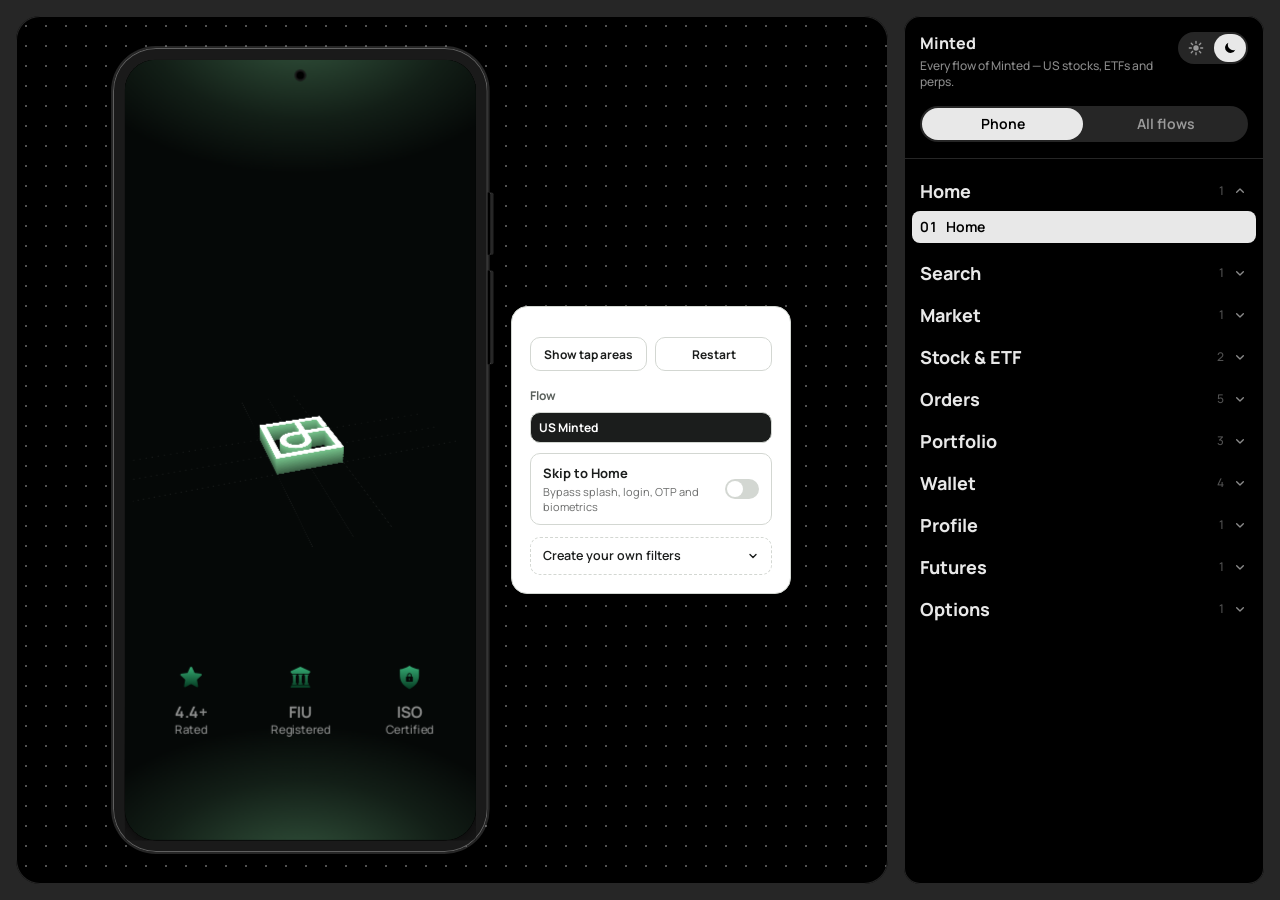
==== commit ca5e938b: "Update site (2026-10-31 21:08)" ====
--- a/index.html
+++ b/index.html
@@ -20,6 +20,7 @@
 <link rel="preconnect" href="https://fonts.gstatic.com" crossorigin>
 <link href="https://fonts.googleapis.com/css2?family=Manrope:wght@400;500;600;700;800&display=swap" rel="stylesheet">
 <link rel="stylesheet" href="./prototype/styles.css">
+<link rel="stylesheet" href="./prototype/preview.css">
 </head>
 <body>
 <!-- ========== 4. Icon sprite ========== -->
@@ -2114,5 +2115,6 @@
 
 <!-- ========== 6. Script ========== -->
 <script src="./prototype/app.js"></script>
+<script src="./prototype/preview.js"></script>
 </body>
 </html>
--- a/prototype/preview.css
+++ b/prototype/preview.css
@@ -0,0 +1,425 @@
+/*
+ * The preview around the prototype — the Lemonn app's preview look (~/lemonn-app/src/preview): a dotted stage with the
+ * phone and its floating settings card, and the list of flows and screens beside it. Preview chrome only: nothing in
+ * here touches the screens inside the phone (styles.css / app.js stay as the teammate exported them).
+ * Colours are the L3 values the Lemonn preview renders with (dark: html[data-mode=dark], set by the prototype).
+ */
+
+:root {
+  --pv-bg: #f4f4f4;
+  --pv-surface: #ffffff;
+  --pv-line: #e8e8e8;
+  --pv-dot: #dbdbdb;
+  --pv-hover: #f4f4f4;
+  --pv-text: #161616;
+  --pv-text-2: rgb(22 22 22 / 60%);
+  --pv-text-3: rgb(22 22 22 / 40%);
+  --pv-inv-bg: #161616;
+  --pv-inv-text: #ffffff;
+  --pv-shadow: 0 0 16px rgb(0 0 0 / 18%);
+  --pv-font: Manrope, system-ui, sans-serif;
+  --pv-panel-width: 360px;
+}
+
+:root[data-mode='dark'] {
+  --pv-bg: #262626;
+  --pv-surface: #000000;
+  --pv-line: #262626;
+  --pv-dot: #525252;
+  --pv-hover: #262626;
+  --pv-text: #e8e8e8;
+  --pv-text-2: rgb(232 232 232 / 60%);
+  --pv-text-3: rgb(232 232 232 / 35%);
+  --pv-inv-bg: #e8e8e8;
+  --pv-inv-text: #000000;
+}
+
+/* ---- Layout: stage | panel ---- */
+
+html.pv body {
+  display: grid;
+  grid-template-columns: minmax(0, 1fr) var(--pv-panel-width);
+  grid-template-rows: minmax(0, 1fr);
+  align-items: stretch;
+  justify-content: stretch;
+  gap: 16px;
+  box-sizing: border-box;
+  width: 100%;
+  height: 100dvh;
+  margin: 0;
+  padding: 16px;
+  overflow: hidden;
+  background: var(--pv-bg);
+  font-family: var(--pv-font);
+}
+
+.pv-stage {
+  position: relative;
+  display: flex;
+  align-items: flex-start;
+  justify-content: center;
+  gap: 24px;
+  min-width: 0;
+  min-height: 0;
+  padding: 32px 16px;
+  overflow: clip;
+  border-radius: 24px;
+  background-color: var(--pv-surface);
+  background-image: radial-gradient(var(--pv-dot) 1px, transparent 1px);
+  background-size: 20px 20px;
+  box-shadow: inset 0 0 0 1px var(--pv-line);
+}
+
+/* The phone sits in the layout (the prototype's own fit() positioned it on the page). */
+html.pv .wrap {
+  position: relative !important;
+  left: auto !important;
+  top: auto !important;
+  flex: none;
+}
+
+/* ---- Device: the Lemonn preview's phone (near-black body, 12 bezel, thin rim, side buttons, punch-hole) ---- */
+
+html.pv .phone {
+  border-radius: 44px;
+  background: linear-gradient(rgb(255 255 255 / 10%), rgb(255 255 255 / 10%)), #000;
+  box-shadow: inset 0 0 0 1px rgb(255 255 255 / 30%), 0 0 0 2px rgb(255 255 255 / 15%), var(--pv-shadow);
+}
+
+html.pv .device {
+  border-radius: 32px;
+}
+
+html.pv .hwb {
+  right: -4px;
+  width: 4px;
+  border-radius: 0 2px 2px 0;
+  background: #000;
+  box-shadow: inset -1px 0 0 rgb(255 255 255 / 30%), 2px 0 0 rgb(255 255 255 / 15%);
+}
+
+html.pv .hwb.pw { top: 18%; height: 64px; }
+html.pv .hwb.vol { top: calc(18% + 80px); height: 96px; }
+
+html.pv .cam {
+  top: 22px;
+  left: 50%;
+  transform: translateX(-50%);
+  background: #000;
+  box-shadow: inset 0 0 0 2px rgb(255 255 255 / 10%);
+}
+
+/* ---- The prototype's settings: a floating card beside the phone (the Lemonn preview's FloatingOptions) ---- */
+
+html.pv .fab { display: none; }
+
+html.pv #settings {
+  position: relative;
+  flex: none;
+  align-self: center;
+  box-sizing: border-box;
+  width: 280px;
+  max-height: 100%;
+  overflow-y: auto;
+  overscroll-behavior: contain;
+  /* Its own colours (the prototype's stage card): its controls are styled for them in light and dark. */
+  border: 1px solid var(--stage-line);
+  border-radius: 16px;
+  background: var(--stage-card);
+  box-shadow: var(--pv-shadow);
+}
+
+/* Its title and its own page list live in the panel now. */
+html.pv #settings > .ph,
+html.pv #settings > h2:has(+ #list),
+html.pv #settings > #list {
+  display: none;
+}
+
+/* ---- Panel ---- */
+
+.pv-panel {
+  display: flex;
+  flex-direction: column;
+  gap: 16px;
+  min-height: 0;
+  padding: 16px 0;
+  overflow: hidden;
+  border-radius: 16px;
+  background: var(--pv-surface);
+  box-shadow: inset 0 0 0 1px var(--pv-line);
+  color: var(--pv-text);
+  font: 500 14px/20px var(--pv-font);
+}
+
+.pv-panel button {
+  font-family: var(--pv-font);
+  -webkit-tap-highlight-color: transparent;
+}
+
+.pv-head {
+  display: flex;
+  align-items: flex-start;
+  justify-content: space-between;
+  gap: 12px;
+  padding: 0 16px;
+}
+
+.pv-title {
+  margin: 0;
+  font: 750 16px/22px var(--pv-font);
+  color: var(--pv-text);
+}
+
+.pv-desc {
+  margin: 4px 0 0;
+  font: 500 12px/16px var(--pv-font);
+  color: var(--pv-text-2);
+}
+
+/* Segmented pills: the Light / Dark switch and the Phone / All flows views. */
+.pv-seg {
+  display: flex;
+  flex: none;
+  gap: 2px;
+  padding: 2px;
+  border-radius: 999px;
+  background: var(--pv-hover);
+}
+
+.pv-seg button {
+  display: grid;
+  place-items: center;
+  border: 0;
+  border-radius: 999px;
+  background: none;
+  color: var(--pv-text-2);
+  cursor: pointer;
+  transition: background-color 150ms cubic-bezier(0.2, 0, 0, 1), color 150ms cubic-bezier(0.2, 0, 0, 1);
+}
+
+.pv-seg button[aria-checked='true'] {
+  background: var(--pv-inv-bg);
+  color: var(--pv-inv-text);
+}
+
+.pv-modes button { width: 32px; height: 28px; padding: 0; }
+
+.pv-views { margin: 0 16px; }
+
+.pv-views button {
+  flex: 1;
+  height: 32px;
+  padding: 0 12px;
+  font: 650 14px/20px var(--pv-font);
+}
+
+.pv-list {
+  display: flex;
+  flex: 1;
+  flex-direction: column;
+  gap: 2px;
+  min-height: 0;
+  padding: 12px 8px 0;
+  overflow-y: auto;
+  overscroll-behavior: contain;
+  border-top: 1px solid var(--pv-line);
+}
+
+.pv-flow {
+  display: grid;
+  grid-template-columns: minmax(0, 1fr) auto auto;
+  align-items: center;
+  gap: 8px;
+  width: 100%;
+  min-height: 40px;
+  padding: 8px;
+  border: 0;
+  border-radius: 8px;
+  background: none;
+  color: var(--pv-text);
+  font: 750 18px/24px var(--pv-font);
+  text-align: start;
+  cursor: pointer;
+}
+
+.pv-count {
+  font: 500 12px/16px var(--pv-font);
+  color: var(--pv-text-3);
+}
+
+.pv-chev {
+  display: inline-flex;
+  color: var(--pv-text-2);
+  transition: transform 150ms cubic-bezier(0.2, 0, 0, 1);
+}
+
+.pv-flow[aria-expanded='true'] .pv-chev { transform: rotate(180deg); }
+
+.pv-screens {
+  display: flex;
+  flex-direction: column;
+  gap: 2px;
+  margin: 0;
+  padding: 0 0 8px;
+  list-style: none;
+}
+
+.pv-screens[hidden] { display: none; }
+
+.pv-item {
+  display: grid;
+  grid-template-columns: auto minmax(0, 1fr);
+  gap: 8px;
+  width: 100%;
+  padding: 6px 8px;
+  border: 0;
+  border-radius: 8px;
+  background: none;
+  color: var(--pv-text);
+  font: 500 14px/20px var(--pv-font);
+  text-align: start;
+  cursor: pointer;
+}
+
+.pv-item[aria-current] {
+  background: var(--pv-inv-bg);
+  color: var(--pv-inv-text);
+  font-weight: 650;
+}
+
+.pv-num {
+  color: var(--pv-text-3);
+  font: 650 12px/inherit var(--pv-font);
+  line-height: inherit;
+  font-variant-numeric: tabular-nums;
+}
+
+.pv-item[aria-current] .pv-num { color: inherit; }
+
+.pv-flow:focus-visible,
+.pv-item:focus-visible,
+.pv-seg button:focus-visible {
+  outline: 2px solid var(--pv-text);
+  outline-offset: -2px;
+}
+
+@media (hover: hover) {
+  .pv-flow:hover,
+  .pv-item:not([aria-current]):hover {
+    background: var(--pv-hover);
+  }
+}
+
+/* ---- All flows: every screen, flow by flow (each a live copy of the prototype opened on that screen) ---- */
+
+/* Flows sit side by side and wrap; each flow's screens in a row under its name. */
+.pv-all {
+  position: absolute;
+  inset: 0;
+  display: flex;
+  flex-wrap: wrap;
+  align-content: flex-start;
+  gap: 32px 48px;
+  padding: 32px;
+  overflow: auto;
+}
+
+.pv-all[hidden] { display: none; }
+
+html.pv[data-view='all'] .pv-stage > :not(.pv-all) { visibility: hidden; }
+
+.pv-all h2 {
+  margin: 0 0 12px;
+  color: var(--pv-text);
+  font: 750 18px/24px var(--pv-font);
+}
+
+.pv-row {
+  display: flex;
+  flex-wrap: wrap;
+  gap: 24px;
+}
+
+.pv-shot {
+  display: flex;
+  flex-direction: column;
+  gap: 8px;
+  padding: 0;
+  border: 0;
+  background: none;
+  color: var(--pv-text-2);
+  font: 500 12px/16px var(--pv-font);
+  text-align: start;
+  cursor: pointer;
+}
+
+.pv-shot-frame {
+  position: relative;
+  width: 180px;
+  height: 400px;
+  overflow: hidden;
+  border-radius: 16px;
+  background: #000;
+  box-shadow: inset 0 0 0 1px var(--pv-line), 0 0 0 2px var(--pv-line);
+}
+
+.pv-shot-frame iframe {
+  width: 360px;
+  height: 800px;
+  border: 0;
+  transform: scale(0.5);
+  transform-origin: top left;
+  pointer-events: none;
+}
+
+@media (hover: hover) {
+  .pv-shot:hover { color: var(--pv-text); }
+  .pv-shot:hover .pv-shot-frame { box-shadow: inset 0 0 0 1px var(--pv-line), 0 0 0 2px var(--pv-text-3); }
+}
+
+/* ---- Narrow windows: the phone on top (scaled to the width), the list under it; settings keep the prototype's
+   own gear button + bottom sheet ---- */
+
+@media (max-width: 700px) {
+  html.pv body {
+    grid-template-columns: minmax(0, 1fr);
+    grid-auto-rows: max-content;
+    height: auto;
+    min-height: 100dvh;
+    padding: 8px;
+    overflow: auto;
+  }
+
+  .pv-stage { padding: 16px 8px; }
+
+  html.pv .fab { display: grid; }
+
+  html.pv #settings {
+    position: fixed;
+    width: auto;
+    max-height: 78vh;
+    align-self: auto;
+  }
+
+  .pv-panel { overflow: visible; }
+  .pv-list { overflow: visible; }
+}
+
+/* ---- One screen on its own (an All flows tile): just the screen, no bezel, no chrome ---- */
+
+html.pv-one body {
+  display: block;
+  margin: 0;
+  padding: 0;
+  overflow: hidden;
+  background: #000;
+}
+
+html.pv-one .wrap { position: static !important; width: 360px !important; height: 800px !important; }
+html.pv-one .phone { padding: 0; border-radius: 0; background: none; box-shadow: none; transform: none !important; }
+html.pv-one .device { border-radius: 0; }
+html.pv-one .cam,
+html.pv-one .hwb,
+html.pv-one .fab,
+html.pv-one #settings { display: none !important; }
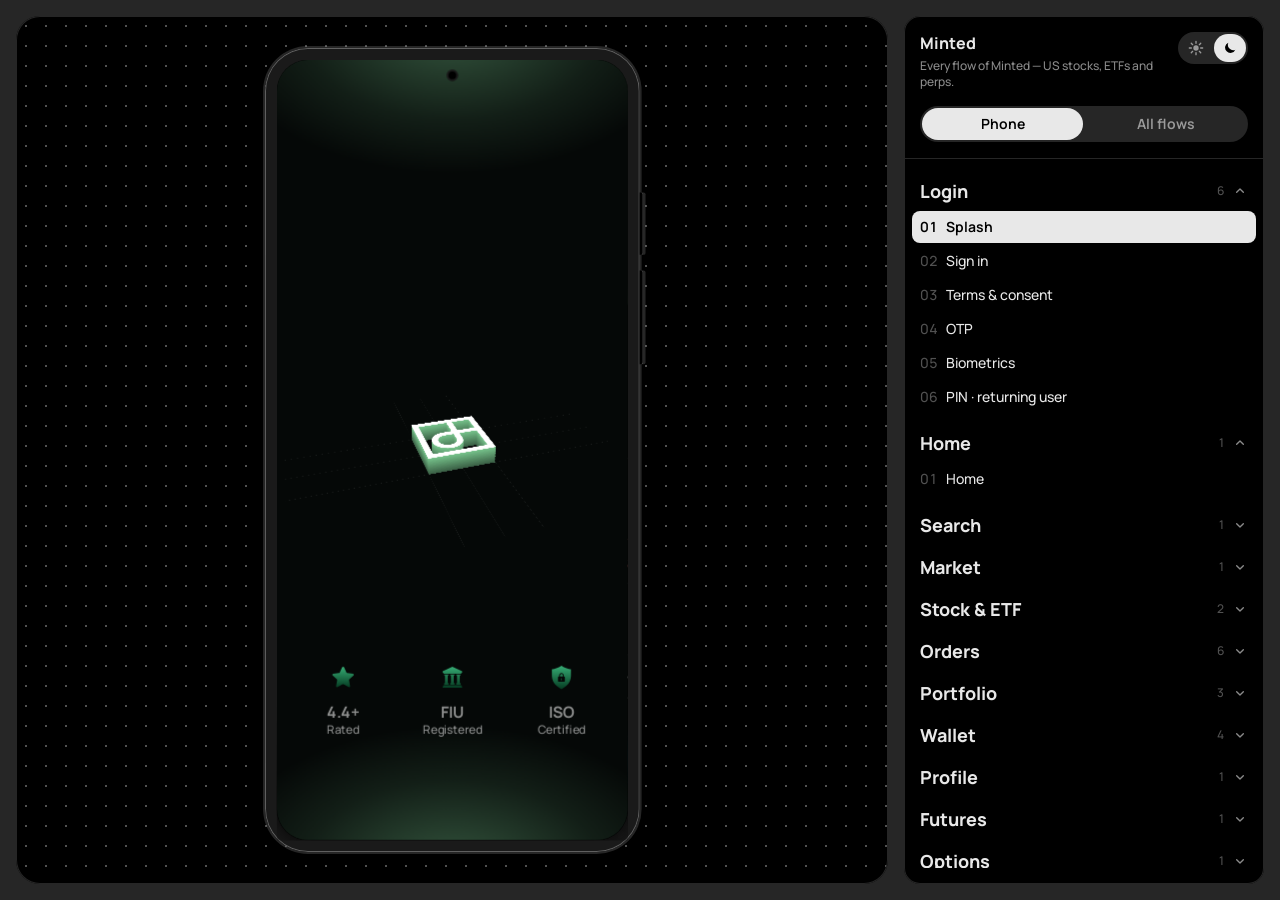
==== commit c19ad63c: "Update site (2026-10-31 22:40)" ====
--- a/index.html
+++ b/index.html
@@ -1,5 +1,5 @@
 <!doctype html>
-<html lang="en">
+<html lang="en" data-product="kuber">
 <head>
 <meta charset="utf-8">
 <meta name="viewport" content="width=device-width, initial-scale=1, minimum-scale=1, viewport-fit=cover">
@@ -18,9 +18,10 @@
 -->
 <link rel="preconnect" href="https://fonts.googleapis.com">
 <link rel="preconnect" href="https://fonts.gstatic.com" crossorigin>
-<link href="https://fonts.googleapis.com/css2?family=Manrope:wght@400;500;600;700;800&display=swap" rel="stylesheet">
+<link href="https://fonts.googleapis.com/css2?family=Manrope:wght@400..800&display=swap" rel="stylesheet">
 <link rel="stylesheet" href="./prototype/styles.css">
 <link rel="stylesheet" href="./prototype/preview.css">
+  <link rel="stylesheet" crossorigin href="./assets/index-Dfc9Xyer.css">
 </head>
 <body>
 <!-- ========== 4. Icon sprite ========== -->
@@ -228,15 +229,15 @@
       <div class="u-yaxnnyn1" style="left:144px;top:158px;width:72px;height:20px"></div>
       <svg class="ic" style="left:152px;top:165.5px;width:10px;height:5px" aria-hidden="true"><use href="#i14ov2" xlink:href="#i14ov2"/></svg>
       <p class="tx vvph5f06h n" style="left:164px;top:160px;width:44px;height:16px">10.00%</p>
-      <div class="uxc8dyj8" style="left:24px;top:202px;width:148px;height:40px"></div>
+      <div class="uxc8dyj8 l3b" data-variant="primary" data-size="md" style="left:24px;top:202px;width:148px;height:40px"></div>
       <div class="u-upno0eb3" style="left:24px;top:202px;width:148px;height:40px"></div>
       <div class="u-av24qjud" style="left:50px;top:212px;width:20px;height:20px"></div>
       <i class="im m75c76e" style="left:50px;top:212px;width:20px;height:20px;border-radius:20px"></i>
-      <p class="tx v-nuzdtsi3 n e C" style="left:78px;top:212px;width:64px;height:20px">Buy TSLA</p>
-      <div class="u8mmoeut7" style="left:188px;top:202px;width:148px;height:40px"></div>
+      <p class="tx v-nuzdtsi3 n e C l3b-lb" data-variant="primary" data-size="md" data-icon style="left:78px;top:212px;width:64px;height:20px">Buy TSLA</p>
+      <div class="u8mmoeut7 l3b" data-variant="secondary" data-size="md" style="left:188px;top:202px;width:148px;height:40px"></div>
       <div class="uupcgz5d1" style="left:188px;top:202px;width:148px;height:40px"></div>
       <svg class="ic" style="left:219px;top:212px;width:20px;height:20px" aria-hidden="true"><use href="#i12rk9" xlink:href="#i12rk9"/></svg>
-      <p class="tx vc1xbf8no n e C" style="left:247px;top:212px;width:54px;height:20px">Add INR</p>
+      <p class="tx vc1xbf8no n e C l3b-lb" data-variant="secondary" data-size="md" data-icon style="left:247px;top:212px;width:54px;height:20px">Add INR</p>
       <div class="u-no2jt699" style="left:12px;top:286px;width:336px;height:66px"></div>
       <svg class="ic" style="left:41.5px;top:294px;width:32px;height:32px" aria-hidden="true"><use href="#j-v8x7lxoj" xlink:href="#j-v8x7lxoj"/></svg>
       <p class="tx v-iw7myok n C" style="left:46.5px;top:326px;width:22px;height:12px">Zing</p>
@@ -351,8 +352,8 @@
       <p class="tx vgzcnhena n" style="left:52px;top:924.5px;width:99px;height:16px">Category • NVDA</p>
       <p class="tx v2lfylj7w n" style="left:279px;top:906.5px;width:65px;height:16px">$26,019.03</p>
       <p class="tx vvph5f06h n" style="left:304px;top:924.5px;width:40px;height:16px">+8.15%</p>
-      <div class="u-wfv35xoz" style="left:16px;top:960.5px;width:328px;height:40px"></div>
-      <p class="tx vc1xbf8no n C" style="left:153.5px;top:970.5px;width:53px;height:20px">View All</p>
+      <div class="u-wfv35xoz l3b" data-variant="tertiary" data-size="md" style="left:16px;top:960.5px;width:328px;height:40px"></div>
+      <p class="tx vc1xbf8no n C l3b-lb" data-variant="tertiary" data-size="md" style="left:16px;top:960.5px;width:328px;height:40px">View All</p>
       <p class="tx vfjttsguc n" style="left:16px;top:1032.5px;width:112px;height:22px">By Market Cap</p>
       <div class="u-f1mq248m" style="left:16px;top:1066.5px;width:85px;height:28px"></div>
       <p class="tx v-6fx3e2wt n" style="left:29px;top:1072.5px;width:59px;height:16px">Large Cap</p>
@@ -844,12 +845,12 @@
     <div class="fixed bottom">
       <div class="blob" aria-hidden="true" style="left:0px;top:707px;width:360px;height:193px;background:var(--navfade)"></div>
       <svg class="ic" style="left:12px;top:744px;width:40px;height:40px" aria-hidden="true"><use href="#i2eepg" xlink:href="#i2eepg"/></svg>
-      <div class="ss1j9w" style="left:64px;top:744px;width:136px;height:40px"></div>
-      <p class="tx tgv8tq C" style="left:68px;top:754px;width:128px;height:20px">Buy</p>
-      <div class="s1v0wc" style="left:212px;top:744px;width:136px;height:40px"></div>
-      <p class="tx tgv8tq C" style="left:216px;top:754px;width:128px;height:20px">Sell</p>
-      <button class="hs" data-to="s05" aria-label="Go to Orderpad · Buy TSLA" style="left:64px;top:744px;width:136px;height:40px"></button>
-      <button class="hs" data-to="s13" aria-label="Go to Orderpad · Sell TSLA" style="left:212px;top:744px;width:136px;height:40px"></button>
+      <div class="ss1j9w l3b" data-variant="buy" data-size="lg" style="left:64px;top:740px;width:136px;height:48px"></div>
+      <p class="tx tgv8tq C l3b-lb" data-variant="buy" data-size="lg" style="left:64px;top:740px;width:136px;height:48px">Buy</p>
+      <div class="s1v0wc l3b" data-variant="sell" data-size="lg" style="left:212px;top:740px;width:136px;height:48px"></div>
+      <p class="tx tgv8tq C l3b-lb" data-variant="sell" data-size="lg" style="left:212px;top:740px;width:136px;height:48px">Sell</p>
+      <button class="hs" data-to="s05" aria-label="Go to Orderpad · Buy TSLA" style="left:64px;top:740px;width:136px;height:48px"></button>
+      <button class="hs" data-to="s13" aria-label="Go to Orderpad · Sell TSLA" style="left:212px;top:740px;width:136px;height:48px"></button>
     </div>
   </section>
   <!-- ===== 05 · Orderpad · Buy TSLA ===== -->
@@ -896,9 +897,9 @@
       <p class="tx v-6fx3e2wt n" style="left:66px;top:704px;width:36px;height:16px">₹1200</p>
       <p class="tx n R" style="left:262px;top:704px;width:70px;height:16px"><span class="v4e397yzx">Approx Req</span><span class="vgzcnhena">:</span></p>
       <p class="tx v-6fx3e2wt n" style="left:336px;top:704px;width:12px;height:16px">---</p>
-      <div class="u-t2c8aao" data-b="cta" style="left:16px;top:736px;width:328px;height:48px"></div>
+      <div class="u-t2c8aao l3b" data-b="cta" data-variant="buy" data-size="lg" style="left:16px;top:736px;width:328px;height:48px"></div>
       <div class="u8xrw0yh2" style="left:16px;top:736px;width:328px;height:48px"></div>
-      <p class="tx vw2qb2zf n e C" data-b="buy" style="left:143.5px;top:749px;width:73px;height:22px">Buy TSLA</p>
+      <p class="tx vw2qb2zf n e C l3b-lb" data-b="buy"  data-variant="buy" data-size="lg" style="left:16px;top:736px;width:328px;height:48px">Buy TSLA</p>
       <button class="hs" data-to="s06" aria-label="Go to Order placed" style="left:16px;top:736px;width:328px;height:48px"></button>
     </div>
   </section>
@@ -967,9 +968,9 @@
     </div></div>
     <div class="fixed bottom">
       <div class="s1th7a" style="left:0px;top:720px;width:360px;height:80px"></div>
-      <div class="sba1yk" style="left:16px;top:736px;width:328px;height:48px"></div>
+      <div class="sba1yk l3b" data-variant="primary" data-size="lg" style="left:16px;top:736px;width:328px;height:48px"></div>
       <div class="sabtrn" style="left:16px;top:736px;width:328px;height:48px"></div>
-      <p class="tx t1fq4u n e C" style="left:127px;top:749px;width:106px;height:22px">View Position</p>
+      <p class="tx t1fq4u n e C l3b-lb" data-variant="primary" data-size="lg" style="left:16px;top:736px;width:328px;height:48px">View Position</p>
       <button class="hs" data-to="s07" aria-label="Go to Portfolio · US stocks" style="left:16px;top:736px;width:328px;height:48px"></button>
     </div>
   </section>
@@ -1252,12 +1253,12 @@
     </div></div>
     <div class="fixed bottom">
       <div class="blob" aria-hidden="true" style="left:0px;top:680px;width:360px;height:220px;background:var(--navfade)"></div>
-      <div class="uxc8dyj8" style="left:16px;top:744px;width:158px;height:40px"></div>
+      <div class="uxc8dyj8 l3b" data-variant="primary" data-size="md" style="left:16px;top:744px;width:158px;height:40px"></div>
       <div class="u-upno0eb3" style="left:16px;top:744px;width:158px;height:40px"></div>
-      <p class="tx v-nuzdtsi3 n e C" style="left:68px;top:754px;width:54px;height:20px">Deposit</p>
-      <div class="u8mmoeut7" style="left:186px;top:744px;width:158px;height:40px"></div>
+      <p class="tx v-nuzdtsi3 n e C l3b-lb" data-variant="primary" data-size="md" style="left:16px;top:744px;width:158px;height:40px">Deposit</p>
+      <div class="u8mmoeut7 l3b" data-variant="secondary" data-size="md" style="left:186px;top:744px;width:158px;height:40px"></div>
       <div class="uupcgz5d1" style="left:186px;top:744px;width:158px;height:40px"></div>
-      <p class="tx vc1xbf8no n e C" style="left:232px;top:754px;width:66px;height:20px">Withdraw</p>
+      <p class="tx vc1xbf8no n e C l3b-lb" data-variant="secondary" data-size="md" style="left:186px;top:744px;width:158px;height:40px">Withdraw</p>
       <button class="hs" data-to="s18" aria-label="Go to Withdraw" style="left:186px;top:744px;width:158px;height:40px"></button>
     </div>
   </section>
@@ -1367,9 +1368,9 @@
       <p class="tx t1v8py n" style="left:68px;top:1481px;width:45px;height:16px">Rate Us</p>
       <p class="tx ttaftq " style="left:68px;top:1501px;width:232px;height:16px">Tell us what you think</p>
       <svg class="ic" style="left:312px;top:1489px;width:20px;height:20px" aria-hidden="true"><use href="#i1n5x0" xlink:href="#i1n5x0"/></svg>
-      <div class="s1mq2n" style="left:16px;top:1569px;width:328px;height:48px"></div>
+      <div class="s1mq2n l3b" data-variant="tertiary" data-size="lg" style="left:16px;top:1569px;width:328px;height:48px"></div>
       <div class="sep9b4" style="left:16px;top:1569px;width:328px;height:48px"></div>
-      <p class="tx tf6pzg n e C" style="left:152px;top:1582px;width:56px;height:22px">Logout</p>
+      <p class="tx tf6pzg n e C l3b-lb" data-variant="tertiary" data-size="lg" style="left:16px;top:1569px;width:328px;height:48px">Logout</p>
       <div class="sep9b4" style="left:16px;top:1629px;width:328px;height:48px"></div>
       <p class="tx tf6pzg n e C" style="left:123px;top:1642px;width:114px;height:22px">Close Account</p>
       <button class="hs" data-to="back" aria-label="Back" style="left:16px;top:42px;width:20px;height:20px"></button>
@@ -1608,12 +1609,12 @@
     <div class="fixed bottom">
       <div class="blob" aria-hidden="true" style="left:0px;top:707px;width:360px;height:193px;background:var(--navfade)"></div>
       <svg class="ic" style="left:12px;top:744px;width:40px;height:40px" aria-hidden="true"><use href="#i2eepg" xlink:href="#i2eepg"/></svg>
-      <div class="ss1j9w" style="left:64px;top:744px;width:136px;height:40px"></div>
-      <p class="tx tgv8tq C" style="left:68px;top:754px;width:128px;height:20px">Buy</p>
-      <div class="s1v0wc" style="left:212px;top:744px;width:136px;height:40px"></div>
-      <p class="tx tgv8tq C" style="left:216px;top:754px;width:128px;height:20px">Sell</p>
-      <button class="hs" data-to="s05" aria-label="Go to Orderpad · Buy TSLA" style="left:64px;top:744px;width:136px;height:40px"></button>
-      <button class="hs" data-to="s13" aria-label="Go to Orderpad · Sell TSLA" style="left:212px;top:744px;width:136px;height:40px"></button>
+      <div class="ss1j9w l3b" data-variant="buy" data-size="lg" style="left:64px;top:740px;width:136px;height:48px"></div>
+      <p class="tx tgv8tq C l3b-lb" data-variant="buy" data-size="lg" style="left:64px;top:740px;width:136px;height:48px">Buy</p>
+      <div class="s1v0wc l3b" data-variant="sell" data-size="lg" style="left:212px;top:740px;width:136px;height:48px"></div>
+      <p class="tx tgv8tq C l3b-lb" data-variant="sell" data-size="lg" style="left:212px;top:740px;width:136px;height:48px">Sell</p>
+      <button class="hs" data-to="s05" aria-label="Go to Orderpad · Buy TSLA" style="left:64px;top:740px;width:136px;height:48px"></button>
+      <button class="hs" data-to="s13" aria-label="Go to Orderpad · Sell TSLA" style="left:212px;top:740px;width:136px;height:48px"></button>
     </div>
   </section>
   <!-- ===== 13 · Orderpad · Sell TSLA ===== -->
@@ -1668,9 +1669,9 @@
       <p class="tx v-6fx3e2wt n" style="left:66px;top:704px;width:36px;height:16px">₹1200</p>
       <p class="tx n R" style="left:265px;top:704px;width:67px;height:16px"><span class="v4e397yzx">Receivable</span><span class="vgzcnhena">:</span></p>
       <p class="tx v-6fx3e2wt n" style="left:336px;top:704px;width:12px;height:16px">---</p>
-      <div class="u-t2c8aao" data-b="cta" style="left:16px;top:736px;width:328px;height:48px"></div>
+      <div class="u-t2c8aao l3b" data-b="cta" data-variant="sell" data-size="lg" style="left:16px;top:736px;width:328px;height:48px"></div>
       <div class="u8xrw0yh2" style="left:16px;top:736px;width:328px;height:48px"></div>
-      <p class="tx vw2qb2zf n e C" data-b="sell" style="left:143.5px;top:749px;width:73px;height:22px">Sell TSLA</p>
+      <p class="tx vw2qb2zf n e C l3b-lb" data-b="sell"  data-variant="sell" data-size="lg" style="left:16px;top:736px;width:328px;height:48px">Sell TSLA</p>
       <button class="hs" data-to="s06" aria-label="Go to Order placed" style="left:16px;top:736px;width:328px;height:48px"></button>
     </div>
   </section>
@@ -1722,9 +1723,9 @@
       <p class="tx v-6fx3e2wt n" style="left:66px;top:704px;width:36px;height:16px">₹1200</p>
       <p class="tx n R" style="left:262px;top:704px;width:70px;height:16px"><span class="v4e397yzx">Approx Req</span><span class="vgzcnhena">:</span></p>
       <p class="tx v-6fx3e2wt n" style="left:336px;top:704px;width:12px;height:16px">---</p>
-      <div class="u-t2c8aao" data-b="cta" style="left:16px;top:736px;width:328px;height:48px"></div>
+      <div class="u-t2c8aao l3b" data-b="cta" data-variant="buy" data-size="lg" style="left:16px;top:736px;width:328px;height:48px"></div>
       <div class="u8xrw0yh2" style="left:16px;top:736px;width:328px;height:48px"></div>
-      <p class="tx vw2qb2zf n e C" data-b="buy" style="left:143.5px;top:749px;width:73px;height:22px">Buy TSLA</p>
+      <p class="tx vw2qb2zf n e C l3b-lb" data-b="buy"  data-variant="buy" data-size="lg" style="left:16px;top:736px;width:328px;height:48px">Buy TSLA</p>
       <button class="hs" data-to="s06" aria-label="Go to Order placed" style="left:16px;top:736px;width:328px;height:48px"></button>
     </div>
   </section>
@@ -1772,9 +1773,9 @@
       <p class="tx v-6fx3e2wt n" style="left:66px;top:704px;width:36px;height:16px">₹1200</p>
       <p class="tx n R" style="left:262px;top:704px;width:70px;height:16px"><span class="v4e397yzx">Approx Req</span><span class="vgzcnhena">:</span></p>
       <p class="tx v-6fx3e2wt n" style="left:336px;top:704px;width:12px;height:16px">---</p>
-      <div class="u-t2c8aao" data-b="cta" style="left:16px;top:736px;width:328px;height:48px"></div>
+      <div class="u-t2c8aao l3b" data-b="cta" data-variant="buy" data-size="lg" style="left:16px;top:736px;width:328px;height:48px"></div>
       <div class="u8xrw0yh2" style="left:16px;top:736px;width:328px;height:48px"></div>
-      <p class="tx vw2qb2zf n e C" data-b="buy" style="left:143.5px;top:749px;width:73px;height:22px">Buy TSLA</p>
+      <p class="tx vw2qb2zf n e C l3b-lb" data-b="buy"  data-variant="buy" data-size="lg" style="left:16px;top:736px;width:328px;height:48px">Buy TSLA</p>
       <button class="hs" data-to="s06" aria-label="Go to Order placed" style="left:16px;top:736px;width:328px;height:48px"></button>
     </div>
   </section>
@@ -1851,9 +1852,9 @@
       <svg class="ic" style="left:216px;top:437px;width:3px;height:3px" aria-hidden="true"><use href="#i11rwj" xlink:href="#i11rwj"/></svg>
       <p class="tx vfjttsguc C" style="left:16px;top:495px;width:328px;height:22px">Make your first investment</p>
       <p class="tx vslb8a1n0 C" style="left:16px;top:521px;width:328px;height:20px">Explore assets to get started.</p>
-      <div class="u2qfh1byt" style="left:120.5px;top:565px;width:119px;height:32px"></div>
+      <div class="u2qfh1byt l3b" data-variant="primary" data-size="sm" style="left:120.5px;top:565px;width:119px;height:32px"></div>
       <div class="u-rbevy5a" style="left:120.5px;top:565px;width:119px;height:32px"></div>
-      <p class="tx v-tfnj4j2b n e C" style="left:136.5px;top:573px;width:87px;height:16px">Explore Market</p>
+      <p class="tx v-tfnj4j2b n e C l3b-lb" data-variant="primary" data-size="sm" style="left:120.5px;top:565px;width:119px;height:32px">Explore Market</p>
       <button class="hs" data-to="s03" aria-label="Go to Market" style="left:120.5px;top:565px;width:119px;height:32px"></button>
     </div></div>
     <div class="fixed top">
@@ -1909,9 +1910,9 @@
     </div></div>
     <div class="fixed bottom">
       <div class="sgfkoy" style="left:16px;top:527px;width:328px;height:64px"></div>
-      <div class="s1lhi9" style="left:16px;top:527px;width:328px;height:48px"></div>
+      <div class="s1lhi9 l3b" data-variant="primary" data-size="lg" style="left:16px;top:527px;width:328px;height:48px"></div>
       <div class="sep9b4" style="left:16px;top:527px;width:328px;height:48px"></div>
-      <p class="tx n e C" style="left:120px;top:540px;width:120px;height:22px"><span class="tgqjvt">Withdraw </span><span class="tgqjvt">₹</span><span class="tgqjvt">500 </span></p>
+      <p class="tx n e C l3b-lb" data-variant="primary" data-size="lg" style="left:16px;top:527px;width:328px;height:48px"><span class="tgqjvt">Withdraw </span><span class="tgqjvt">₹</span><span class="tgqjvt">500 </span></p>
       <div class="sfs93b" style="left:0px;top:591px;width:360px;height:209px"></div>
       <div class="sgimsa" style="left:4px;top:596px;width:84px;height:46.5px"></div>
       <p class="tx t1b3gx n C b" data-key="1" style="left:38px;top:606px;width:15px;height:25px"><span>1</span></p>
@@ -1996,9 +1997,9 @@
     </div>
     <div class="fixed bottom">
       <div class="sgfkoy" style="left:0px;top:696px;width:360px;height:80px"></div>
-      <div class="s1lhi9" style="left:16px;top:712px;width:328px;height:48px"></div>
+      <div class="s1lhi9 l3b" data-variant="primary" data-size="lg" style="left:16px;top:712px;width:328px;height:48px"></div>
       <div class="sep9b4" style="left:16px;top:712px;width:328px;height:48px"></div>
-      <p class="tx tgqjvt n e C" style="left:160.5px;top:725px;width:39px;height:22px">Okay</p>
+      <p class="tx tgqjvt n e C l3b-lb" data-variant="primary" data-size="lg" style="left:16px;top:712px;width:328px;height:48px">Okay</p>
       <button class="hs" data-to="s09" aria-label="Go to Wallet" style="left:16px;top:712px;width:328px;height:48px"></button>
     </div>
   </section>
@@ -2077,12 +2078,12 @@
     </div></div>
     <div class="fixed bottom">
       <div class="blob" aria-hidden="true" style="left:0px;top:680px;width:360px;height:220px;background:var(--navfade)"></div>
-      <div class="s1lhi9" style="left:16px;top:744px;width:158px;height:40px"></div>
+      <div class="s1lhi9 l3b" data-variant="primary" data-size="md" style="left:16px;top:744px;width:158px;height:40px"></div>
       <div class="sx8x3u" style="left:16px;top:744px;width:158px;height:40px"></div>
-      <p class="tx tgv8tq n e C" style="left:68px;top:754px;width:54px;height:20px">Deposit</p>
-      <div class="s1lm1p" style="left:186px;top:744px;width:158px;height:40px"></div>
+      <p class="tx tgv8tq n e C l3b-lb" data-variant="primary" data-size="md" style="left:16px;top:744px;width:158px;height:40px">Deposit</p>
+      <div class="s1lm1p l3b" data-variant="secondary" data-size="md" style="left:186px;top:744px;width:158px;height:40px"></div>
       <div class="s10l9d" style="left:186px;top:744px;width:158px;height:40px"></div>
-      <p class="tx t1gme1 n e C" style="left:232px;top:754px;width:66px;height:20px">Withdraw</p>
+      <p class="tx t1gme1 n e C l3b-lb" data-variant="secondary" data-size="md" style="left:186px;top:744px;width:158px;height:40px">Withdraw</p>
       <button class="hs" data-to="s18" aria-label="Go to Withdraw" style="left:186px;top:744px;width:158px;height:40px"></button>
     </div>
   </section>
--- a/prototype/styles.css
+++ b/prototype/styles.css
@@ -181,7 +181,7 @@
 body{font-family:var(--font);background:var(--stage);color:var(--stage-text);display:flex;align-items:center;justify-content:center;gap:40px;padding:24px;overflow:hidden}
 button{font:inherit;color:inherit;background:none;border:0;cursor:pointer}
 .wrap{flex:none;position:relative}
-.device{position:relative;width:360px;height:800px;background:var(--bg);border-radius:38px;overflow:hidden;transform:translateZ(0)}
+.device{position:relative;width:360px;height:800px;background:var(--bg);border-radius:38px;overflow:hidden;transform:translateZ(0);clip-path:inset(0 round 38px)}   /* clip-path: sliding pages are on their own layers, which overflow + radius alone doesn't clip */
 /* Android phone mockup (Pixel-style: flat frame, centred punch-hole, gesture bar, right-side power + volume) */
 .phone{position:relative;width:384px;height:824px;padding:12px;border-radius:50px;background:linear-gradient(150deg,var(--c2e3230) 0%,var(--c121413) 35%,var(--c0b0c0c) 70%,var(--c222624) 100%);box-shadow:inset 0 0 0 1.5px #3b403d,inset 0 0 0 5px #070808,0 0 0 1px rgba(0,0,0,.35),0 40px 80px -24px rgba(0,0,0,.55);transform-origin:top left}
 .cam{position:absolute;left:186px;top:21px;width:12px;height:12px;border-radius:50%;background:#050607;background-image:radial-gradient(circle at 38% 38%,#2f4256 0,#2f4256 2px,transparent 3px);box-shadow:0 0 0 1.5px #1a1d1c;z-index:40;pointer-events:none}
@@ -192,6 +192,16 @@
 .screen.on{display:block;animation:fade .18s ease-out}
 @keyframes fade{from{opacity:.25}}
 @media (prefers-reduced-motion:reduce){.screen.on{animation:none}}
+/* page push / back: the new page slides in over the old one (which drifts left); back slides the top page out */
+.screen.leaving{display:block;pointer-events:none}
+.screen.nav-push.on{z-index:3;animation:navIn .32s cubic-bezier(.2,0,0,1);box-shadow:-12px 0 32px rgba(0,0,0,.28)}
+.screen.nav-push.leaving{z-index:2;animation:navUnder .32s cubic-bezier(.2,0,0,1) forwards}
+.screen.nav-back.leaving{z-index:3;animation:navOut .3s cubic-bezier(.2,0,0,1) forwards;box-shadow:-12px 0 32px rgba(0,0,0,.28)}
+.screen.nav-back.on{z-index:2;animation:navReturn .3s cubic-bezier(.2,0,0,1)}
+@keyframes navIn{from{transform:translateX(100%)}to{transform:none}}
+@keyframes navUnder{to{transform:translateX(-30%);filter:brightness(.7)}}
+@keyframes navOut{to{transform:translateX(100%)}}
+@keyframes navReturn{from{transform:translateX(-30%);filter:brightness(.7)}to{transform:none}}
 .scroll{position:absolute;top:0;left:0;right:0;bottom:0;overflow-y:auto;overflow-x:hidden;scrollbar-width:none}
 .scroll::-webkit-scrollbar{display:none}
 /* no scroll indicators anywhere inside the phone (vertical pages, card rows, chip rows, search results) */
@@ -216,7 +226,11 @@
 .hs{border-radius:8px;z-index:5}
 .hs:focus-visible{outline:2px solid var(--lime);outline-offset:1px}
 .flash .hs,.showhs .hs{background:var(--hot);box-shadow:inset 0 0 0 1px var(--lime)}
-.sbar{position:absolute;left:0;top:0;width:360px;height:24px;display:flex;align-items:center;justify-content:space-between;padding:0 14px 0 16px;color:var(--text);font:600 12px/16px var(--font);z-index:4;pointer-events:none}
+.sbar{position:absolute;left:0;top:0;width:360px;height:32px;display:flex;align-items:center;justify-content:space-between;padding:0 16px;color:var(--text);z-index:4;pointer-events:none}
+/* L3 System statusbar glyphs: 18px time box, 18px wifi / signal / battery, 4px apart */
+.l3sb-time{display:block;height:18px;width:auto}
+.l3sb-icons{display:flex;align-items:center;gap:4px}
+.l3sb-glyph{display:block;width:18px;height:18px}
 .kb{position:absolute;left:0;width:360px;background:var(--c0f1014);box-shadow:0 -4px 16px rgba(0,0,0,.25);padding:10px 4px 0;display:flex;flex-direction:column;gap:9px;font-family:Roboto,var(--font)}
 .kb div{display:flex;justify-content:center;gap:5px}
 .kb span{flex:0 0 31px;height:40px;border-radius:6px;background:var(--c2b2d33);color:var(--ce8eaed);display:grid;place-items:center;font-size:18px}
@@ -665,7 +679,7 @@
 /* auth overlay */
 .auth{position:absolute;inset:0;z-index:60;background:var(--bg);color:var(--text);font-family:var(--font);overflow:hidden;transition:opacity .28s ease-out}
 .auth.out{opacity:0}
-.au-sb{display:flex;justify-content:space-between;padding:10px 16px 0;font:600 12px/16px var(--font);color:var(--text)}
+.au-sb{display:flex;align-items:center;justify-content:space-between;box-sizing:border-box;height:32px;margin-bottom:-6px;padding:0 16px;color:var(--text)}   /* L3 statusbar; -6px keeps the sign-in layout where the old 26px bar left it */
 .au-top{display:flex;justify-content:space-between;align-items:center;height:40px;padding:8px 16px 0}
 .au-help,.au-back{font:600 12px/16px var(--font);color:var(--text)}.au-back{font-size:20px}
 .au-body{padding:24px 16px 0}.au-body h1{margin:0;font:700 18px/24px var(--font);color:var(--text)}
--- a/prototype/preview.css
+++ b/prototype/preview.css
@@ -88,6 +88,7 @@
 
 html.pv .device {
   border-radius: 32px;
+  clip-path: inset(0 round 32px);
 }
 
 html.pv .hwb {
@@ -297,13 +298,6 @@
 
 .pv-item[aria-current] .pv-num { color: inherit; }
 
-.pv-flow:focus-visible,
-.pv-item:focus-visible,
-.pv-seg button:focus-visible {
-  outline: 2px solid var(--pv-text);
-  outline-offset: -2px;
-}
-
 @media (hover: hover) {
   .pv-flow:hover,
   .pv-item:not([aria-current]):hover {
@@ -378,32 +372,74 @@
   .pv-shot:hover .pv-shot-frame { box-shadow: inset 0 0 0 1px var(--pv-line), 0 0 0 2px var(--pv-text-3); }
 }
 
-/* ---- Narrow windows: the phone on top (scaled to the width), the list under it; settings keep the prototype's
-   own gear button + bottom sheet ---- */
-
-@media (max-width: 700px) {
-  html.pv body {
-    grid-template-columns: minmax(0, 1fr);
-    grid-auto-rows: max-content;
-    height: auto;
-    min-height: 100dvh;
-    padding: 8px;
-    overflow: auto;
-  }
-
-  .pv-stage { padding: 16px 8px; }
-
-  html.pv .fab { display: grid; }
-
-  html.pv #settings {
-    position: fixed;
-    width: auto;
-    max-height: 78vh;
-    align-self: auto;
-  }
-
-  .pv-panel { overflow: visible; }
-  .pv-list { overflow: visible; }
+/* ---- App mode (phones, the Android app: preview.js sets html.pv-app at 700px and under): the app itself, full
+   screen — no stage, bezel or panel. The phone's real status bar replaces the mockup's (cut off the top), except
+   installed full screen (html.pv-full), where the mockup draws it. Settings keep the prototype's own gear button +
+   bottom sheet. ---- */
+
+html.pv-app body {
+  display: block;
+  height: 100dvh;
+  padding: 0;
+  background: var(--pv-app-bg, var(--bg));
+}
+
+html.pv-app .pv-stage {
+  position: fixed;
+  inset: 0;
+  display: block;
+  padding: 0;
+  border-radius: 0;
+  background: var(--pv-app-bg, var(--bg));
+  box-shadow: none;
+}
+
+html.pv-app .pv-panel { display: none; }
+
+html.pv-app .wrap {
+  position: absolute !important;
+  left: var(--pv-app-x) !important;
+  top: var(--pv-app-y) !important;
+  overflow: hidden;
+}
+
+html.pv-app .phone {
+  width: 360px;
+  height: 800px;
+  padding: 0;
+  border-radius: 0;
+  background: none;
+  box-shadow: none;
+}
+
+html.pv-app:not(.pv-full) .phone { margin-top: -24px; }
+
+/* As tall as the window (preview.js); the pinned bottom layer keeps its 800-tall layout and moves (by top, as its
+   transform belongs to the prototype's own animations). */
+html.pv-app .phone,
+html.pv-app .device,
+html.pv-app .screen,
+html.pv-app #groW .c { height: var(--pv-app-h, 800px) !important; }
+
+html.pv-app .fixed.bottom { top: var(--pv-app-shift, 0px); }
+
+html.pv-app .device { border-radius: 0; clip-path: none; }
+
+html.pv-app .cam,
+html.pv-app .hwb,
+html.pv-app:not(.pv-full) .gpill,
+html.pv-app:not(.pv-full) .sbar { display: none !important; }
+
+/* Sign-in draws its status bar in the flow: hidden, keeping its space. */
+html.pv-app:not(.pv-full) .au-sb { visibility: hidden; }
+
+html.pv-app .fab { display: grid; }
+
+html.pv-app #settings {
+  position: fixed;
+  width: auto;
+  max-height: 78vh;
+  align-self: auto;
 }
 
 /* ---- One screen on its own (an All flows tile): just the screen, no bezel, no chrome ---- */
@@ -418,8 +454,18 @@
 
 html.pv-one .wrap { position: static !important; width: 360px !important; height: 800px !important; }
 html.pv-one .phone { padding: 0; border-radius: 0; background: none; box-shadow: none; transform: none !important; }
-html.pv-one .device { border-radius: 0; }
+html.pv-one .device { border-radius: 0; clip-path: none; }
 html.pv-one .cam,
 html.pv-one .hwb,
 html.pv-one .fab,
 html.pv-one #settings { display: none !important; }
+
+/* ---- The prototype's settings card is archived (user, 2026-10-31): still in the page, just not shown. Delete this
+   rule to bring it back. ---- */
+html.pv #settings,
+html.pv .fab { display: none !important; }
+
+/* ---- No focus outline or tap highlight anywhere on the site (user, 2026-10-31) ---- */
+*,
+*:focus,
+*:focus-visible { outline: none !important; -webkit-tap-highlight-color: transparent; }
--- a/assets/index-Dfc9Xyer.css
+++ b/assets/index-Dfc9Xyer.css
@@ -0,0 +1 @@
+:root{--l3-base-hue-brand-lemonn-50:#edfbbf;--l3-base-hue-brand-lemonn-100:#e3f2b4;--l3-base-hue-brand-lemonn-200:#d4ed83;--l3-base-hue-brand-lemonn-300:#c9ee55;--l3-base-hue-brand-lemonn-400:#bde931;--l3-base-hue-brand-lemonn-500:#b1e50e;--l3-base-hue-brand-lemonn-600:#94c00c;--l3-base-hue-brand-lemonn-700:#779a0a;--l3-base-hue-brand-lemonn-800:#455415;--l3-base-hue-brand-lemonn-900:#353f14;--l3-base-hue-brand-cspro-50:#f1d28f;--l3-base-hue-brand-cspro-100:#e1c27f;--l3-base-hue-brand-cspro-200:#d8b056;--l3-base-hue-brand-cspro-300:#caa349;--l3-base-hue-brand-cspro-400:#b18a35;--l3-base-hue-brand-cspro-500:#99772e;--l3-base-hue-brand-cspro-600:#685422;--l3-base-hue-brand-cspro-700:#3d331a;--l3-base-hue-brand-cspro-800:#2b2617;--l3-base-hue-brand-cspro-900:#1c170d;--l3-base-hue-brand-cskuber-50:#def4ea;--l3-base-hue-brand-cskuber-100:#c7eada;--l3-base-hue-brand-cskuber-200:#9adebe;--l3-base-hue-brand-cskuber-300:#5ec092;--l3-base-hue-brand-cskuber-400:#37ad75;--l3-base-hue-brand-cskuber-500:#0f9958;--l3-base-hue-brand-cskuber-600:#0c7a46;--l3-base-hue-brand-cskuber-700:#095c35;--l3-base-hue-brand-cskuber-800:#063d23;--l3-base-hue-brand-cskuber-900:#153023;--l3-base-hue-green-50:#def4ea;--l3-base-hue-green-100:#c7eada;--l3-base-hue-green-200:#9adebe;--l3-base-hue-green-300:#5ec092;--l3-base-hue-green-400:#37ad75;--l3-base-hue-green-500:#0f9958;--l3-base-hue-green-600:#0c7a46;--l3-base-hue-green-700:#095c35;--l3-base-hue-green-800:#063d23;--l3-base-hue-green-900:#042918;--l3-base-hue-red-50:#fceeee;--l3-base-hue-red-100:#fadcdc;--l3-base-hue-red-200:#f5b9b9;--l3-base-hue-red-300:#ef9696;--l3-base-hue-red-400:#ea7373;--l3-base-hue-red-500:#e5505f;--l3-base-hue-red-600:#b94040;--l3-base-hue-red-700:#8e3131;--l3-base-hue-red-800:#55282d;--l3-base-hue-red-900:#3f2225;--l3-base-hue-blue-50:#eff4fe;--l3-base-hue-blue-100:#dee9fe;--l3-base-hue-blue-200:#cddeff;--l3-base-hue-blue-300:#a9c9ff;--l3-base-hue-blue-400:#6daafb;--l3-base-hue-blue-500:#256fef;--l3-base-hue-blue-600:#1656c6;--l3-base-hue-blue-700:#1649a1;--l3-base-hue-blue-800:#14346b;--l3-base-hue-blue-900:#122340;--l3-base-hue-tangerine-50:#fff1e2;--l3-base-hue-tangerine-100:#ffdec3;--l3-base-hue-tangerine-200:#ffc393;--l3-base-hue-tangerine-300:#ffa55c;--l3-base-hue-tangerine-400:#ff8827;--l3-base-hue-tangerine-500:#e96400;--l3-base-hue-tangerine-600:#ca460b;--l3-base-hue-tangerine-700:#933207;--l3-base-hue-tangerine-800:#5b2300;--l3-base-hue-tangerine-900:#331400;--l3-base-hue-yellow-50:#fdf7dc;--l3-base-hue-yellow-100:#fbe9b6;--l3-base-hue-yellow-200:#ffdf88;--l3-base-hue-yellow-300:#f6c12f;--l3-base-hue-yellow-400:#d79e00;--l3-base-hue-yellow-500:#b98802;--l3-base-hue-yellow-600:#9f7502;--l3-base-hue-yellow-700:#846101;--l3-base-hue-yellow-800:#6b4e00;--l3-base-hue-yellow-900:#392a00;--l3-base-hue-honey-50:#fdf2dc;--l3-base-hue-honey-100:#fbe5b6;--l3-base-hue-honey-200:#ffd688;--l3-base-hue-honey-300:#f6bc2f;--l3-base-hue-honey-400:#d79900;--l3-base-hue-honey-500:#b97502;--l3-base-hue-honey-600:#9f6402;--l3-base-hue-honey-700:#845201;--l3-base-hue-honey-800:#6b4100;--l3-base-hue-honey-900:#392300;--l3-base-hue-purple-50:#faf8fe;--l3-base-hue-purple-100:#f2ecff;--l3-base-hue-purple-200:#dfd2f9;--l3-base-hue-purple-300:#c9b2f5;--l3-base-hue-purple-400:#9271d6;--l3-base-hue-purple-500:#6f4ab9;--l3-base-hue-purple-600:#5c4095;--l3-base-hue-purple-700:#4d357c;--l3-base-hue-purple-800:#3c2c5f;--l3-base-hue-purple-900:#2b2140;--l3-base-hue-indigo-50:#f4f6fb;--l3-base-hue-indigo-100:#e8eaf5;--l3-base-hue-indigo-200:#b3bada;--l3-base-hue-indigo-300:#717dba;--l3-base-hue-indigo-400:#3c4886;--l3-base-hue-indigo-500:#2c3875;--l3-base-hue-indigo-600:#242f64;--l3-base-hue-indigo-700:#232a4f;--l3-base-hue-indigo-800:#20253c;--l3-base-hue-indigo-900:#1a1d29;--l3-base-hue-teal-50:#f6fcfc;--l3-base-hue-teal-100:#e5f3f3;--l3-base-hue-teal-200:#b6dee0;--l3-base-hue-teal-300:#7acdcd;--l3-base-hue-teal-400:#12a2ab;--l3-base-hue-teal-500:#119199;--l3-base-hue-teal-600:#0a757c;--l3-base-hue-teal-700:#0a6166;--l3-base-hue-teal-800:#034f50;--l3-base-hue-teal-900:#003331;--l3-base-neutral-charcoal-50:#f4f4f4;--l3-base-neutral-charcoal-100:#e8e8e8;--l3-base-neutral-charcoal-200:#dbdbdb;--l3-base-neutral-charcoal-300:#bbb;--l3-base-neutral-charcoal-400:#a6a6a6;--l3-base-neutral-charcoal-500:#868686;--l3-base-neutral-charcoal-600:#525252;--l3-base-neutral-charcoal-700:#393939;--l3-base-neutral-charcoal-800:#262626;--l3-base-neutral-charcoal-900:#161616;--l3-base-neutral-slate-50:#f1f2f5;--l3-base-neutral-slate-100:#d9dbe2;--l3-base-neutral-slate-200:#bdbfc6;--l3-base-neutral-slate-300:#a4a6ad;--l3-base-neutral-slate-400:#7e8087;--l3-base-neutral-slate-500:#64666d;--l3-base-neutral-slate-600:#464a59;--l3-base-neutral-slate-700:#2c303f;--l3-base-neutral-slate-800:#1b1f2c;--l3-base-neutral-slate-900:#11141c;--l3-base-neutral-sage-50:#f4f4f4;--l3-base-neutral-sage-100:#e8e8e8;--l3-base-neutral-sage-200:#dbdbdb;--l3-base-neutral-sage-300:#bbb;--l3-base-neutral-sage-400:#a6a6a6;--l3-base-neutral-sage-500:#6a6e6d;--l3-base-neutral-sage-600:#454947;--l3-base-neutral-sage-700:#292c2b;--l3-base-neutral-sage-800:#1c1f1e;--l3-base-neutral-sage-900:#101110;--l3-base-neutral-black-base:#000;--l3-base-neutral-white-base:#fff;--l3-base-hue-brand-coinswitch-green:#20c677;--l3-base-hue-brand-coinswitch-deep:#1e6c55;--l3-base-hue-ai-edge:#50c83e;--l3-base-hue-ai-glow-1:#79ea69;--l3-base-hue-ai-glow-2:#f6fd26;--l3-base-hue-ai-glow-3:#34b121;--l3-opacity-0:0;--l3-opacity-5:.05;--l3-opacity-10:.1;--l3-opacity-15:.15;--l3-opacity-20:.2;--l3-opacity-25:.25;--l3-opacity-30:.3;--l3-opacity-35:.35;--l3-opacity-40:.4;--l3-opacity-45:.45;--l3-opacity-50:.5;--l3-opacity-55:.55;--l3-opacity-60:.6;--l3-opacity-65:.65;--l3-opacity-70:.7;--l3-opacity-75:.75;--l3-opacity-80:.8;--l3-opacity-85:.85;--l3-opacity-90:.9;--l3-opacity-95:.95;--l3-opacity-100:1;--l3-spacing-00:0px;--l3-spacing-02:2px;--l3-spacing-04:4px;--l3-spacing-06:6px;--l3-spacing-08:8px;--l3-spacing-10:10px;--l3-spacing-12:12px;--l3-spacing-14:14px;--l3-spacing-16:16px;--l3-spacing-20:20px;--l3-spacing-24:24px;--l3-spacing-28:28px;--l3-spacing-32:32px;--l3-spacing-36:36px;--l3-spacing-40:40px;--l3-spacing-48:48px;--l3-spacing-56:56px;--l3-spacing-64:64px;--l3-spacing-72:72px;--l3-spacing-80:80px;--l3-spacing-96:96px;--l3-radius-00:0px;--l3-radius-02:2px;--l3-radius-04:4px;--l3-radius-06:6px;--l3-radius-08:8px;--l3-radius-12:12px;--l3-radius-16:16px;--l3-radius-20:20px;--l3-radius-24:24px;--l3-radius-32:32px;--l3-radius-full:999px;--l3-size-04:4px;--l3-size-08:8px;--l3-size-12:12px;--l3-size-16:16px;--l3-size-20:20px;--l3-size-24:24px;--l3-size-28:28px;--l3-size-32:32px;--l3-size-40:40px;--l3-size-48:48px;--l3-size-56:56px;--l3-size-64:64px;--l3-size-80:80px;--l3-size-96:96px;--l3-size-128:128px;--l3-size-control-sm:32px;--l3-size-control-md:40px;--l3-size-control-lg:48px;--l3-size-touch-min:48px;--l3-icon-size-12:12px;--l3-icon-size-14:14px;--l3-icon-size-16:16px;--l3-icon-size-18:18px;--l3-icon-size-20:20px;--l3-icon-size-22:22px;--l3-icon-size-24:24px;--l3-size-tap-target:48px;--l3-size-illustration:120px;--l3-size-coach-mark:280px;--l3-size-tooltip-max:240px;--l3-size-ai-chip:36px;--l3-size-ai-glow-blur:50px}:root,[data-product=lm][data-mode=light]{--lightningcss-light:initial;--lightningcss-dark: ;color-scheme:light;--l3-surface-default:var(--l3-base-neutral-white-base);--l3-surface-primary:var(--l3-base-neutral-white-base);--l3-surface-secondary:var(--l3-base-neutral-charcoal-50);--l3-surface-tertiary:var(--l3-base-neutral-charcoal-100);--l3-surface-quaternary:var(--l3-base-neutral-charcoal-200);--l3-surface-inverted:var(--l3-base-neutral-charcoal-900);--l3-surface-disabled:color-mix(in srgb, var(--l3-surface-inverted) 5%, transparent);--l3-surface-overlay:color-mix(in srgb, var(--l3-base-neutral-black-base) 60%, transparent);--l3-surface-accent-indicator-down-light:var(--l3-base-hue-red-50);--l3-surface-accent-indicator-down-default:var(--l3-base-hue-red-500);--l3-surface-accent-indicator-up-light:var(--l3-base-hue-green-50);--l3-surface-accent-indicator-up-default:var(--l3-base-hue-green-500);--l3-surface-accent-brand-light:var(--l3-base-hue-brand-lemonn-50);--l3-surface-accent-brand-default:var(--l3-base-hue-brand-lemonn-500);--l3-surface-accent-error-light:var(--l3-base-hue-red-50);--l3-surface-accent-error-default:var(--l3-base-hue-red-500);--l3-surface-accent-success-light:var(--l3-base-hue-green-50);--l3-surface-accent-success-default:var(--l3-base-hue-green-500);--l3-surface-accent-warning-light:var(--l3-base-hue-yellow-50);--l3-surface-accent-warning-default:var(--l3-base-hue-yellow-300);--l3-surface-accent-purple-light:var(--l3-base-hue-purple-50);--l3-surface-accent-purple-default:var(--l3-base-hue-purple-500);--l3-surface-accent-indigo-light:var(--l3-base-hue-indigo-50);--l3-surface-accent-indigo-default:var(--l3-base-hue-indigo-500);--l3-surface-accent-teal-light:var(--l3-base-hue-teal-50);--l3-surface-accent-teal-default:var(--l3-base-hue-teal-500);--l3-surface-accent-discover-light:var(--l3-base-hue-blue-50);--l3-surface-accent-discover-default:var(--l3-base-hue-blue-500);--l3-surface-accent-orange-light:var(--l3-base-hue-tangerine-50);--l3-surface-accent-orange-default:var(--l3-base-hue-tangerine-500);--l3-surface-accent-zing-light:var(--l3-base-hue-honey-50);--l3-surface-accent-zing-default:var(--l3-base-hue-honey-500);--l3-surface-accent-us-stock-light:var(--l3-base-hue-blue-50);--l3-surface-accent-us-stock-default:var(--l3-base-hue-blue-500);--l3-content-primary:var(--l3-base-neutral-charcoal-900);--l3-content-secondary:color-mix(in srgb, var(--l3-base-neutral-charcoal-900) 60%, transparent);--l3-content-tertiary:color-mix(in srgb, var(--l3-base-neutral-charcoal-900) 40%, transparent);--l3-content-inverted:var(--l3-base-neutral-white-base);--l3-content-inverted-secondary:color-mix(in srgb, var(--l3-base-neutral-white-base) 60%, transparent);--l3-content-disabled:color-mix(in srgb, var(--l3-base-neutral-charcoal-900) 35%, transparent);--l3-content-accent-indicator-down-default:var(--l3-base-hue-red-500);--l3-content-accent-indicator-up-default:var(--l3-base-hue-green-500);--l3-content-accent-brand-default:var(--l3-base-hue-brand-lemonn-700);--l3-content-accent-error-default:var(--l3-base-hue-red-500);--l3-content-accent-success-default:var(--l3-base-hue-green-500);--l3-content-accent-warning-default:var(--l3-base-hue-yellow-600);--l3-content-accent-discover-default:var(--l3-base-hue-blue-500);--l3-content-accent-purple-default:var(--l3-base-hue-purple-500);--l3-content-accent-indigo-default:var(--l3-base-hue-indigo-500);--l3-content-accent-teal-default:var(--l3-base-hue-teal-500);--l3-content-accent-orange-default:var(--l3-base-hue-tangerine-500);--l3-content-accent-zing-default:var(--l3-base-hue-honey-500);--l3-content-accent-us-stock-default:var(--l3-base-hue-blue-500);--l3-border-light:var(--l3-base-neutral-charcoal-100);--l3-border-intense:var(--l3-base-neutral-charcoal-200);--l3-border-dark:var(--l3-base-neutral-charcoal-900);--l3-border-disabled:color-mix(in srgb, var(--l3-border-dark) 5%, transparent);--l3-border-accent-brand-light:var(--l3-base-hue-brand-lemonn-200);--l3-border-accent-brand-default:var(--l3-base-hue-brand-lemonn-500);--l3-border-accent-indicator-down-light:var(--l3-base-hue-red-200);--l3-border-accent-indicator-down-default:var(--l3-base-hue-red-500);--l3-border-accent-indicator-up-light:var(--l3-base-hue-green-200);--l3-border-accent-indicator-up-default:var(--l3-base-hue-green-500);--l3-border-accent-success-light:var(--l3-base-hue-green-200);--l3-border-accent-success-default:var(--l3-base-hue-green-500);--l3-border-accent-error-light:var(--l3-base-hue-red-200);--l3-border-accent-error-default:var(--l3-base-hue-red-500);--l3-border-accent-warning-light:var(--l3-base-hue-yellow-200);--l3-border-accent-warning-default:var(--l3-base-hue-yellow-600);--l3-border-accent-discover-light:var(--l3-base-hue-blue-200);--l3-border-accent-discover-default:var(--l3-base-hue-blue-500);--l3-border-accent-zing-light:var(--l3-base-hue-honey-200);--l3-border-accent-zing-default:var(--l3-base-hue-honey-300);--l3-border-accent-purple-light:var(--l3-base-hue-purple-200);--l3-border-accent-purple-default:var(--l3-base-hue-purple-500);--l3-border-accent-indigo-light:var(--l3-base-hue-indigo-200);--l3-border-accent-indigo-default:var(--l3-base-hue-indigo-500);--l3-border-accent-teal-light:var(--l3-base-hue-teal-200);--l3-border-accent-teal-default:var(--l3-base-hue-teal-500);--l3-border-accent-orange-light:var(--l3-base-hue-tangerine-200);--l3-border-accent-orange-default:var(--l3-base-hue-tangerine-500);--l3-border-accent-us-stock-default:var(--l3-base-hue-blue-500);--l3-border-accent-us-stock-light:var(--l3-base-hue-blue-200);--l3-static-white:var(--l3-base-neutral-white-base);--l3-static-black:var(--l3-base-neutral-black-base);--l3-extra-gold-50:var(--l3-base-hue-honey-50);--l3-extra-gold-100:var(--l3-base-hue-honey-100);--l3-extra-gold-200:var(--l3-base-hue-honey-200);--l3-extra-gold-300:var(--l3-base-hue-honey-300);--l3-extra-gold-400:var(--l3-base-hue-honey-400);--l3-extra-gold-500:var(--l3-base-hue-honey-500);--l3-extra-gold-600:var(--l3-base-hue-honey-600);--l3-extra-gold-700:var(--l3-base-hue-honey-700);--l3-extra-gold-800:var(--l3-base-hue-honey-800);--l3-extra-gold-900:var(--l3-base-hue-honey-900);--l3-gradient-stop-0-surface-default:color-mix(in srgb, var(--l3-base-neutral-white-base) 0%, transparent);--l3-gradient-stop-0-surface-primary:color-mix(in srgb, var(--l3-base-neutral-white-base) 0%, transparent);--l3-gradient-stop-0-surface-secondary:color-mix(in srgb, var(--l3-base-neutral-charcoal-50) 0%, transparent);--l3-gradient-stop-0-surface-tertiary:color-mix(in srgb, var(--l3-base-neutral-charcoal-100) 0%, transparent);--l3-gradient-stop-0-surface-quaternary:color-mix(in srgb, var(--l3-base-neutral-charcoal-200) 0%, transparent);--l3-gradient-stop-0-surface-inverted:color-mix(in srgb, var(--l3-base-neutral-charcoal-900) 0%, transparent);--l3-gradient-stop-0-content-primary:color-mix(in srgb, var(--l3-base-neutral-charcoal-900) 0%, transparent);--l3-gradient-stop-0-content-secondary:color-mix(in srgb, var(--l3-base-neutral-charcoal-900) 0%, transparent);--l3-gradient-stop-0-content-tertiary:color-mix(in srgb, var(--l3-base-neutral-charcoal-900) 0%, transparent);--l3-gradient-stop-0-content-inverted:color-mix(in srgb, var(--l3-base-neutral-white-base) 0%, transparent);--l3-gradient-stop-0-content-disabled:color-mix(in srgb, var(--l3-base-neutral-charcoal-900) 0%, transparent);--l3-gradient-stop-0-border-light:color-mix(in srgb, var(--l3-base-neutral-charcoal-100) 0%, transparent);--l3-gradient-stop-0-border-intense:color-mix(in srgb, var(--l3-base-neutral-charcoal-200) 0%, transparent);--l3-gradient-stop-0-border-dark:color-mix(in srgb, var(--l3-base-neutral-charcoal-900) 0%, transparent);--l3-gradient-stop-0-border-inverted:color-mix(in srgb, var(--l3-base-neutral-white-base) 0%, transparent);--l3-gradient-stop-0-accent-brand-light:color-mix(in srgb, var(--l3-base-hue-brand-lemonn-50) 0%, transparent);--l3-gradient-stop-0-accent-brand-default:color-mix(in srgb, var(--l3-base-hue-brand-lemonn-500) 0%, transparent);--l3-gradient-stop-0-accent-error-light:color-mix(in srgb, var(--l3-base-hue-red-50) 0%, transparent);--l3-gradient-stop-0-accent-error-default:color-mix(in srgb, var(--l3-base-hue-red-500) 0%, transparent);--l3-gradient-stop-0-accent-success-light:color-mix(in srgb, var(--l3-base-hue-green-50) 0%, transparent);--l3-gradient-stop-0-accent-success-default:color-mix(in srgb, var(--l3-base-hue-green-500) 0%, transparent);--l3-gradient-stop-0-accent-warning-light:color-mix(in srgb, var(--l3-base-hue-yellow-50) 0%, transparent);--l3-gradient-stop-0-accent-warning-default:color-mix(in srgb, var(--l3-base-hue-yellow-500) 0%, transparent);--l3-gradient-stop-0-accent-purple-light:color-mix(in srgb, var(--l3-base-hue-purple-50) 0%, transparent);--l3-gradient-stop-0-accent-purple-default:color-mix(in srgb, var(--l3-base-hue-purple-500) 0%, transparent);--l3-gradient-stop-0-accent-indigo-light:color-mix(in srgb, var(--l3-base-hue-indigo-50) 0%, transparent);--l3-gradient-stop-0-accent-indigo-default:color-mix(in srgb, var(--l3-base-hue-indigo-500) 0%, transparent);--l3-gradient-stop-0-accent-teal-light:color-mix(in srgb, var(--l3-base-hue-teal-50) 0%, transparent);--l3-gradient-stop-0-accent-teal-default:color-mix(in srgb, var(--l3-base-hue-teal-500) 0%, transparent);--l3-gradient-stop-0-accent-discover-light:color-mix(in srgb, var(--l3-base-hue-blue-50) 0%, transparent);--l3-gradient-stop-0-accent-discover-default:color-mix(in srgb, var(--l3-base-hue-blue-500) 0%, transparent);--l3-gradient-stop-0-accent-orange-light:color-mix(in srgb, var(--l3-base-hue-tangerine-50) 0%, transparent);--l3-gradient-stop-0-accent-orange-default:color-mix(in srgb, var(--l3-base-hue-tangerine-500) 0%, transparent);--l3-gradient-stop-0-accent-zing-light:color-mix(in srgb, var(--l3-base-hue-honey-50) 0%, transparent);--l3-gradient-stop-0-accent-zing-default:color-mix(in srgb, var(--l3-base-hue-honey-500) 0%, transparent);--l3-gradient-stop-0-accent-indicator-up-light:color-mix(in srgb, var(--l3-base-hue-green-50) 0%, transparent);--l3-gradient-stop-0-accent-indicator-up-default:color-mix(in srgb, var(--l3-base-hue-green-500) 0%, transparent);--l3-gradient-stop-0-accent-indicator-down-light:color-mix(in srgb, var(--l3-base-hue-red-50) 0%, transparent);--l3-gradient-stop-0-accent-indicator-down-default:color-mix(in srgb, var(--l3-base-hue-red-500) 0%, transparent);--l3-gradient-stop-0-accent-us-stock-default:color-mix(in srgb, var(--l3-base-hue-blue-500) 0%, transparent);--l3-gradient-stop-0-accent-us-stock-light:color-mix(in srgb, var(--l3-base-hue-blue-50) 0%, transparent);--l3-gradient-stop-0-static-white:color-mix(in srgb, var(--l3-static-white) 0%, transparent);--l3-gradient-stop-0-static-black:color-mix(in srgb, var(--l3-static-black) 0%, transparent);--l3-button-buy-surface:var(--l3-surface-accent-brand-default);--l3-button-buy-content:var(--l3-static-black);--l3-button-buy-surface-loading:var(--l3-surface-disabled);--l3-button-buy-content-loading:var(--l3-content-primary);--l3-button-buy-surface-disabled:var(--l3-surface-disabled);--l3-button-buy-content-disabled:var(--l3-content-disabled);--l3-button-sell-surface:var(--l3-surface-accent-indicator-down-default);--l3-button-sell-content:var(--l3-static-white);--l3-button-sell-surface-loading:var(--l3-surface-disabled);--l3-button-sell-content-loading:var(--l3-content-primary);--l3-button-sell-surface-disabled:var(--l3-surface-disabled);--l3-button-sell-content-disabled:var(--l3-content-disabled);--l3-button-brand-surface:var(--l3-surface-accent-brand-default);--l3-button-brand-content:var(--l3-static-black);--l3-button-brand-surface-loading:var(--l3-surface-disabled);--l3-button-brand-content-loading:var(--l3-content-primary);--l3-button-brand-surface-disabled:var(--l3-surface-disabled);--l3-button-brand-content-disabled:var(--l3-content-disabled);--l3-button-primary-surface:var(--l3-surface-inverted);--l3-button-primary-content:var(--l3-content-inverted);--l3-button-primary-surface-disabled:var(--l3-surface-disabled);--l3-button-primary-content-disabled:var(--l3-content-disabled);--l3-button-primary-surface-loading:var(--l3-surface-disabled);--l3-button-primary-content-loading:var(--l3-content-primary);--l3-button-secondary-surface:var(--l3-surface-primary);--l3-button-secondary-content:var(--l3-content-primary);--l3-button-secondary-border:var(--l3-border-dark);--l3-button-secondary-surface-loading:var(--l3-surface-primary);--l3-button-secondary-content-loading:var(--l3-content-primary);--l3-button-secondary-border-loading:var(--l3-border-disabled);--l3-button-secondary-surface-disabled:var(--l3-surface-disabled);--l3-button-secondary-content-disabled:var(--l3-content-disabled);--l3-button-secondary-border-disabled:var(--l3-border-disabled);--l3-button-tertiary-surface:var(--l3-surface-primary);--l3-button-tertiary-content:var(--l3-content-primary);--l3-button-tertiary-border:var(--l3-border-intense);--l3-button-tertiary-surface-loading:var(--l3-surface-primary);--l3-button-tertiary-content-loading:var(--l3-content-primary);--l3-button-tertiary-border-loading:var(--l3-border-disabled);--l3-button-tertiary-surface-disabled:var(--l3-surface-disabled);--l3-button-tertiary-content-disabled:var(--l3-content-disabled);--l3-button-tertiary-border-disabled:var(--l3-border-disabled);--l3-button-ghost-content:var(--l3-content-primary);--l3-button-ghost-content-loading:var(--l3-content-primary);--l3-button-ghost-content-disabled:var(--l3-content-disabled);--l3-state-layer-light-default:color-mix(in srgb, var(--l3-base-neutral-white-base) 0%, transparent);--l3-state-layer-light-hover:color-mix(in srgb, var(--l3-base-neutral-white-base) 10%, transparent);--l3-state-layer-light-pressed:color-mix(in srgb, var(--l3-base-neutral-white-base) 15%, transparent);--l3-state-layer-dark-default:color-mix(in srgb, var(--l3-base-neutral-black-base) 0%, transparent);--l3-state-layer-dark-hover:color-mix(in srgb, var(--l3-base-neutral-black-base) 5%, transparent);--l3-state-layer-dark-pressed:color-mix(in srgb, var(--l3-base-neutral-black-base) 10%, transparent)}[data-product=lm][data-mode=dark]{--lightningcss-light: ;--lightningcss-dark:initial;color-scheme:dark;--l3-surface-default:var(--l3-base-neutral-black-base);--l3-surface-primary:var(--l3-base-neutral-charcoal-900);--l3-surface-secondary:var(--l3-base-neutral-charcoal-800);--l3-surface-tertiary:var(--l3-base-neutral-charcoal-700);--l3-surface-quaternary:var(--l3-base-neutral-charcoal-600);--l3-surface-inverted:var(--l3-base-neutral-charcoal-100);--l3-surface-disabled:color-mix(in srgb, var(--l3-surface-inverted) 5%, transparent);--l3-surface-overlay:color-mix(in srgb, var(--l3-base-neutral-black-base) 60%, transparent);--l3-surface-accent-indicator-down-light:var(--l3-base-hue-red-900);--l3-surface-accent-indicator-down-default:var(--l3-base-hue-red-500);--l3-surface-accent-indicator-up-light:var(--l3-base-hue-green-900);--l3-surface-accent-indicator-up-default:var(--l3-base-hue-green-500);--l3-surface-accent-brand-light:var(--l3-base-hue-brand-lemonn-900);--l3-surface-accent-brand-default:var(--l3-base-hue-brand-lemonn-500);--l3-surface-accent-error-light:var(--l3-base-hue-red-900);--l3-surface-accent-error-default:var(--l3-base-hue-red-500);--l3-surface-accent-success-light:var(--l3-base-hue-green-900);--l3-surface-accent-success-default:var(--l3-base-hue-green-500);--l3-surface-accent-warning-light:var(--l3-base-hue-yellow-900);--l3-surface-accent-warning-default:var(--l3-base-hue-yellow-300);--l3-surface-accent-purple-light:var(--l3-base-hue-purple-900);--l3-surface-accent-purple-default:var(--l3-base-hue-purple-400);--l3-surface-accent-indigo-light:var(--l3-base-hue-indigo-900);--l3-surface-accent-indigo-default:var(--l3-base-hue-indigo-300);--l3-surface-accent-teal-light:var(--l3-base-hue-teal-900);--l3-surface-accent-teal-default:var(--l3-base-hue-teal-400);--l3-surface-accent-discover-light:var(--l3-base-hue-blue-900);--l3-surface-accent-discover-default:var(--l3-base-hue-blue-400);--l3-surface-accent-orange-light:var(--l3-base-hue-tangerine-900);--l3-surface-accent-orange-default:var(--l3-base-hue-tangerine-400);--l3-surface-accent-zing-light:var(--l3-base-hue-honey-900);--l3-surface-accent-zing-default:var(--l3-base-hue-honey-300);--l3-surface-accent-us-stock-light:var(--l3-base-hue-blue-900);--l3-surface-accent-us-stock-default:var(--l3-base-hue-blue-500);--l3-content-primary:var(--l3-base-neutral-charcoal-100);--l3-content-secondary:color-mix(in srgb, var(--l3-base-neutral-charcoal-100) 60%, transparent);--l3-content-tertiary:color-mix(in srgb, var(--l3-base-neutral-charcoal-100) 35%, transparent);--l3-content-inverted:var(--l3-base-neutral-black-base);--l3-content-inverted-secondary:color-mix(in srgb, var(--l3-base-neutral-black-base) 60%, transparent);--l3-content-disabled:color-mix(in srgb, var(--l3-base-neutral-charcoal-100) 30%, transparent);--l3-content-accent-indicator-down-default:var(--l3-base-hue-red-500);--l3-content-accent-indicator-up-default:var(--l3-base-hue-green-500);--l3-content-accent-brand-default:var(--l3-base-hue-brand-lemonn-500);--l3-content-accent-error-default:var(--l3-base-hue-red-500);--l3-content-accent-success-default:var(--l3-base-hue-green-500);--l3-content-accent-warning-default:var(--l3-base-hue-yellow-300);--l3-content-accent-discover-default:var(--l3-base-hue-blue-400);--l3-content-accent-purple-default:var(--l3-base-hue-purple-400);--l3-content-accent-indigo-default:var(--l3-base-hue-indigo-300);--l3-content-accent-teal-default:var(--l3-base-hue-teal-400);--l3-content-accent-orange-default:var(--l3-base-hue-tangerine-400);--l3-content-accent-zing-default:var(--l3-base-hue-honey-400);--l3-content-accent-us-stock-default:var(--l3-base-hue-blue-400);--l3-border-light:var(--l3-base-neutral-charcoal-800);--l3-border-intense:var(--l3-base-neutral-charcoal-600);--l3-border-dark:var(--l3-base-neutral-charcoal-100);--l3-border-disabled:color-mix(in srgb, var(--l3-border-dark) 5%, transparent);--l3-border-accent-brand-light:var(--l3-base-hue-brand-lemonn-800);--l3-border-accent-brand-default:var(--l3-base-hue-brand-lemonn-500);--l3-border-accent-indicator-down-light:var(--l3-base-hue-red-800);--l3-border-accent-indicator-down-default:var(--l3-base-hue-red-500);--l3-border-accent-indicator-up-light:var(--l3-base-hue-green-800);--l3-border-accent-indicator-up-default:var(--l3-base-hue-green-500);--l3-border-accent-success-light:var(--l3-base-hue-green-800);--l3-border-accent-success-default:var(--l3-base-hue-green-400);--l3-border-accent-error-light:var(--l3-base-hue-red-800);--l3-border-accent-error-default:var(--l3-base-hue-red-500);--l3-border-accent-warning-light:var(--l3-base-hue-yellow-800);--l3-border-accent-warning-default:var(--l3-base-hue-yellow-300);--l3-border-accent-discover-light:var(--l3-base-hue-blue-800);--l3-border-accent-discover-default:var(--l3-base-hue-blue-400);--l3-border-accent-zing-light:var(--l3-base-hue-honey-800);--l3-border-accent-zing-default:var(--l3-base-hue-honey-300);--l3-border-accent-purple-light:var(--l3-base-hue-purple-800);--l3-border-accent-purple-default:var(--l3-base-hue-purple-400);--l3-border-accent-indigo-light:var(--l3-base-hue-indigo-800);--l3-border-accent-indigo-default:var(--l3-base-hue-indigo-300);--l3-border-accent-teal-light:var(--l3-base-hue-teal-800);--l3-border-accent-teal-default:var(--l3-base-hue-teal-400);--l3-border-accent-orange-light:var(--l3-base-hue-tangerine-800);--l3-border-accent-orange-default:var(--l3-base-hue-tangerine-400);--l3-border-accent-us-stock-default:var(--l3-base-hue-blue-400);--l3-border-accent-us-stock-light:var(--l3-base-hue-blue-800);--l3-static-white:var(--l3-base-neutral-white-base);--l3-static-black:var(--l3-base-neutral-black-base);--l3-extra-gold-50:var(--l3-base-hue-honey-900);--l3-extra-gold-100:var(--l3-base-hue-honey-800);--l3-extra-gold-200:var(--l3-base-hue-honey-700);--l3-extra-gold-300:var(--l3-base-hue-honey-600);--l3-extra-gold-400:var(--l3-base-hue-honey-500);--l3-extra-gold-500:var(--l3-base-hue-honey-400);--l3-extra-gold-600:var(--l3-base-hue-honey-300);--l3-extra-gold-700:var(--l3-base-hue-honey-200);--l3-extra-gold-800:var(--l3-base-hue-honey-100);--l3-extra-gold-900:var(--l3-base-hue-honey-50);--l3-gradient-stop-0-surface-default:color-mix(in srgb, var(--l3-base-neutral-black-base) 0%, transparent);--l3-gradient-stop-0-surface-primary:color-mix(in srgb, var(--l3-base-neutral-charcoal-900) 0%, transparent);--l3-gradient-stop-0-surface-secondary:color-mix(in srgb, var(--l3-base-neutral-charcoal-800) 0%, transparent);--l3-gradient-stop-0-surface-tertiary:color-mix(in srgb, var(--l3-base-neutral-charcoal-700) 0%, transparent);--l3-gradient-stop-0-surface-quaternary:color-mix(in srgb, var(--l3-base-neutral-charcoal-600) 0%, transparent);--l3-gradient-stop-0-surface-inverted:color-mix(in srgb, var(--l3-base-neutral-charcoal-100) 0%, transparent);--l3-gradient-stop-0-content-primary:color-mix(in srgb, var(--l3-base-neutral-charcoal-100) 0%, transparent);--l3-gradient-stop-0-content-secondary:color-mix(in srgb, var(--l3-base-neutral-charcoal-100) 0%, transparent);--l3-gradient-stop-0-content-tertiary:color-mix(in srgb, var(--l3-base-neutral-charcoal-100) 0%, transparent);--l3-gradient-stop-0-content-inverted:color-mix(in srgb, var(--l3-base-neutral-black-base) 0%, transparent);--l3-gradient-stop-0-content-disabled:color-mix(in srgb, var(--l3-base-neutral-charcoal-100) 0%, transparent);--l3-gradient-stop-0-border-light:color-mix(in srgb, var(--l3-base-neutral-charcoal-700) 0%, transparent);--l3-gradient-stop-0-border-intense:color-mix(in srgb, var(--l3-base-neutral-charcoal-600) 0%, transparent);--l3-gradient-stop-0-border-dark:color-mix(in srgb, var(--l3-base-neutral-charcoal-100) 0%, transparent);--l3-gradient-stop-0-border-inverted:color-mix(in srgb, var(--l3-base-neutral-black-base) 0%, transparent);--l3-gradient-stop-0-accent-brand-light:color-mix(in srgb, var(--l3-base-hue-brand-lemonn-900) 0%, transparent);--l3-gradient-stop-0-accent-brand-default:color-mix(in srgb, var(--l3-base-hue-brand-lemonn-500) 0%, transparent);--l3-gradient-stop-0-accent-error-light:color-mix(in srgb, var(--l3-base-hue-red-900) 0%, transparent);--l3-gradient-stop-0-accent-error-default:color-mix(in srgb, var(--l3-base-hue-red-500) 0%, transparent);--l3-gradient-stop-0-accent-success-light:color-mix(in srgb, var(--l3-base-hue-green-900) 0%, transparent);--l3-gradient-stop-0-accent-success-default:color-mix(in srgb, var(--l3-base-hue-green-500) 0%, transparent);--l3-gradient-stop-0-accent-warning-light:color-mix(in srgb, var(--l3-base-hue-yellow-900) 0%, transparent);--l3-gradient-stop-0-accent-warning-default:color-mix(in srgb, var(--l3-base-hue-yellow-400) 0%, transparent);--l3-gradient-stop-0-accent-purple-light:color-mix(in srgb, var(--l3-base-hue-purple-900) 0%, transparent);--l3-gradient-stop-0-accent-purple-default:color-mix(in srgb, var(--l3-base-hue-purple-400) 0%, transparent);--l3-gradient-stop-0-accent-indigo-light:color-mix(in srgb, var(--l3-base-hue-indigo-900) 0%, transparent);--l3-gradient-stop-0-accent-indigo-default:color-mix(in srgb, var(--l3-base-hue-indigo-300) 0%, transparent);--l3-gradient-stop-0-accent-teal-light:color-mix(in srgb, var(--l3-base-hue-teal-900) 0%, transparent);--l3-gradient-stop-0-accent-teal-default:color-mix(in srgb, var(--l3-base-hue-teal-400) 0%, transparent);--l3-gradient-stop-0-accent-discover-light:color-mix(in srgb, var(--l3-base-hue-blue-900) 0%, transparent);--l3-gradient-stop-0-accent-discover-default:color-mix(in srgb, var(--l3-base-hue-blue-400) 0%, transparent);--l3-gradient-stop-0-accent-orange-light:color-mix(in srgb, var(--l3-base-hue-tangerine-900) 0%, transparent);--l3-gradient-stop-0-accent-orange-default:color-mix(in srgb, var(--l3-base-hue-tangerine-400) 0%, transparent);--l3-gradient-stop-0-accent-zing-light:color-mix(in srgb, var(--l3-base-hue-honey-900) 0%, transparent);--l3-gradient-stop-0-accent-zing-default:color-mix(in srgb, var(--l3-base-hue-honey-300) 0%, transparent);--l3-gradient-stop-0-accent-indicator-up-light:color-mix(in srgb, var(--l3-base-hue-green-900) 0%, transparent);--l3-gradient-stop-0-accent-indicator-up-default:color-mix(in srgb, var(--l3-base-hue-green-500) 0%, transparent);--l3-gradient-stop-0-accent-indicator-down-light:color-mix(in srgb, var(--l3-base-hue-red-900) 0%, transparent);--l3-gradient-stop-0-accent-indicator-down-default:color-mix(in srgb, var(--l3-base-hue-red-500) 0%, transparent);--l3-gradient-stop-0-accent-us-stock-default:color-mix(in srgb, var(--l3-base-hue-blue-400) 0%, transparent);--l3-gradient-stop-0-accent-us-stock-light:color-mix(in srgb, var(--l3-base-hue-blue-900) 0%, transparent);--l3-gradient-stop-0-static-white:color-mix(in srgb, var(--l3-static-white) 0%, transparent);--l3-gradient-stop-0-static-black:color-mix(in srgb, var(--l3-static-black) 0%, transparent);--l3-button-buy-surface:var(--l3-surface-accent-brand-default);--l3-button-buy-content:var(--l3-static-black);--l3-button-buy-surface-loading:var(--l3-surface-disabled);--l3-button-buy-content-loading:var(--l3-content-primary);--l3-button-buy-surface-disabled:var(--l3-surface-disabled);--l3-button-buy-content-disabled:var(--l3-content-disabled);--l3-button-sell-surface:var(--l3-surface-accent-indicator-down-default);--l3-button-sell-content:var(--l3-static-white);--l3-button-sell-surface-loading:var(--l3-surface-disabled);--l3-button-sell-content-loading:var(--l3-content-primary);--l3-button-sell-surface-disabled:var(--l3-surface-disabled);--l3-button-sell-content-disabled:var(--l3-content-disabled);--l3-button-brand-surface:var(--l3-surface-accent-brand-default);--l3-button-brand-content:var(--l3-static-black);--l3-button-brand-surface-loading:var(--l3-surface-disabled);--l3-button-brand-content-loading:var(--l3-content-primary);--l3-button-brand-surface-disabled:var(--l3-surface-disabled);--l3-button-brand-content-disabled:var(--l3-content-disabled);--l3-button-primary-surface:var(--l3-surface-inverted);--l3-button-primary-content:var(--l3-content-inverted);--l3-button-primary-surface-disabled:var(--l3-surface-disabled);--l3-button-primary-content-disabled:var(--l3-content-disabled);--l3-button-primary-surface-loading:var(--l3-surface-disabled);--l3-button-primary-content-loading:var(--l3-content-primary);--l3-button-secondary-surface:var(--l3-surface-primary);--l3-button-secondary-content:var(--l3-content-primary);--l3-button-secondary-border:var(--l3-border-dark);--l3-button-secondary-surface-loading:var(--l3-surface-primary);--l3-button-secondary-content-loading:var(--l3-content-primary);--l3-button-secondary-border-loading:var(--l3-border-disabled);--l3-button-secondary-surface-disabled:var(--l3-surface-disabled);--l3-button-secondary-content-disabled:var(--l3-content-disabled);--l3-button-secondary-border-disabled:var(--l3-border-disabled);--l3-button-tertiary-surface:var(--l3-surface-primary);--l3-button-tertiary-content:var(--l3-content-primary);--l3-button-tertiary-border:var(--l3-border-intense);--l3-button-tertiary-surface-loading:var(--l3-surface-primary);--l3-button-tertiary-content-loading:var(--l3-content-primary);--l3-button-tertiary-border-loading:var(--l3-border-disabled);--l3-button-tertiary-surface-disabled:var(--l3-surface-disabled);--l3-button-tertiary-content-disabled:var(--l3-content-disabled);--l3-button-tertiary-border-disabled:var(--l3-border-disabled);--l3-button-ghost-content:var(--l3-content-primary);--l3-button-ghost-content-loading:var(--l3-content-primary);--l3-button-ghost-content-disabled:var(--l3-content-disabled);--l3-state-layer-light-default:color-mix(in srgb, var(--l3-base-neutral-black-base) 0%, transparent);--l3-state-layer-light-hover:color-mix(in srgb, var(--l3-base-neutral-black-base) 5%, transparent);--l3-state-layer-light-pressed:color-mix(in srgb, var(--l3-base-neutral-black-base) 10%, transparent);--l3-state-layer-dark-default:color-mix(in srgb, var(--l3-base-neutral-white-base) 0%, transparent);--l3-state-layer-dark-hover:color-mix(in srgb, var(--l3-base-neutral-white-base) 10%, transparent);--l3-state-layer-dark-pressed:color-mix(in srgb, var(--l3-base-neutral-white-base) 15%, transparent)}[data-product=cspro]{--lightningcss-light: ;--lightningcss-dark:initial;color-scheme:dark;--l3-surface-default:var(--l3-base-neutral-black-base);--l3-surface-primary:var(--l3-base-neutral-slate-900);--l3-surface-secondary:var(--l3-base-neutral-slate-800);--l3-surface-tertiary:var(--l3-base-neutral-slate-700);--l3-surface-quaternary:var(--l3-base-neutral-slate-600);--l3-surface-inverted:var(--l3-base-neutral-slate-100);--l3-surface-disabled:color-mix(in srgb, var(--l3-surface-inverted) 5%, transparent);--l3-surface-overlay:color-mix(in srgb, var(--l3-base-neutral-black-base) 60%, transparent);--l3-surface-accent-indicator-down-light:var(--l3-base-hue-red-900);--l3-surface-accent-indicator-down-default:var(--l3-base-hue-red-500);--l3-surface-accent-indicator-up-light:var(--l3-base-hue-green-900);--l3-surface-accent-indicator-up-default:var(--l3-base-hue-green-500);--l3-surface-accent-brand-light:var(--l3-base-hue-brand-cspro-900);--l3-surface-accent-brand-default:var(--l3-base-hue-brand-cspro-500);--l3-surface-accent-error-light:var(--l3-base-hue-red-900);--l3-surface-accent-error-default:var(--l3-base-hue-red-500);--l3-surface-accent-success-light:var(--l3-base-hue-green-900);--l3-surface-accent-success-default:var(--l3-base-hue-green-500);--l3-surface-accent-warning-light:var(--l3-base-hue-yellow-900);--l3-surface-accent-warning-default:var(--l3-base-hue-yellow-300);--l3-surface-accent-purple-light:var(--l3-base-hue-purple-900);--l3-surface-accent-purple-default:var(--l3-base-hue-purple-400);--l3-surface-accent-indigo-light:var(--l3-base-hue-indigo-900);--l3-surface-accent-indigo-default:var(--l3-base-hue-indigo-300);--l3-surface-accent-teal-light:var(--l3-base-hue-teal-900);--l3-surface-accent-teal-default:var(--l3-base-hue-teal-400);--l3-surface-accent-discover-light:var(--l3-base-hue-blue-900);--l3-surface-accent-discover-default:var(--l3-base-hue-blue-400);--l3-surface-accent-orange-light:var(--l3-base-hue-tangerine-900);--l3-surface-accent-orange-default:var(--l3-base-hue-tangerine-400);--l3-surface-accent-zing-light:var(--l3-base-hue-honey-900);--l3-surface-accent-zing-default:var(--l3-base-hue-honey-300);--l3-surface-accent-us-stock-light:var(--l3-base-hue-blue-900);--l3-surface-accent-us-stock-default:var(--l3-base-hue-blue-400);--l3-content-primary:var(--l3-base-neutral-slate-100);--l3-content-secondary:color-mix(in srgb, var(--l3-base-neutral-slate-100) 60%, transparent);--l3-content-tertiary:color-mix(in srgb, var(--l3-base-neutral-slate-100) 35%, transparent);--l3-content-inverted:var(--l3-base-neutral-black-base);--l3-content-inverted-secondary:color-mix(in srgb, var(--l3-base-neutral-black-base) 60%, transparent);--l3-content-disabled:color-mix(in srgb, var(--l3-base-neutral-slate-100) 35%, transparent);--l3-content-accent-indicator-down-default:var(--l3-base-hue-red-500);--l3-content-accent-indicator-up-default:var(--l3-base-hue-green-500);--l3-content-accent-brand-default:var(--l3-base-hue-brand-cspro-500);--l3-content-accent-error-default:var(--l3-base-hue-red-500);--l3-content-accent-success-default:var(--l3-base-hue-green-500);--l3-content-accent-warning-default:var(--l3-base-hue-yellow-300);--l3-content-accent-discover-default:var(--l3-base-hue-blue-400);--l3-content-accent-purple-default:var(--l3-base-hue-purple-400);--l3-content-accent-indigo-default:var(--l3-base-hue-indigo-300);--l3-content-accent-teal-default:var(--l3-base-hue-teal-400);--l3-content-accent-orange-default:var(--l3-base-hue-tangerine-400);--l3-content-accent-zing-default:var(--l3-base-hue-honey-400);--l3-content-accent-us-stock-default:var(--l3-base-hue-blue-400);--l3-border-light:var(--l3-base-neutral-slate-800);--l3-border-intense:var(--l3-base-neutral-slate-600);--l3-border-dark:var(--l3-base-neutral-slate-100);--l3-border-disabled:color-mix(in srgb, var(--l3-border-dark) 5%, transparent);--l3-border-accent-brand-light:var(--l3-base-hue-brand-cspro-800);--l3-border-accent-brand-default:var(--l3-base-hue-brand-cspro-500);--l3-border-accent-indicator-down-light:var(--l3-base-hue-red-800);--l3-border-accent-indicator-down-default:var(--l3-base-hue-red-500);--l3-border-accent-indicator-up-light:var(--l3-base-hue-green-800);--l3-border-accent-indicator-up-default:var(--l3-base-hue-green-500);--l3-border-accent-success-light:var(--l3-base-hue-green-800);--l3-border-accent-success-default:var(--l3-base-hue-green-400);--l3-border-accent-error-light:var(--l3-base-hue-red-800);--l3-border-accent-error-default:var(--l3-base-hue-red-500);--l3-border-accent-warning-light:var(--l3-base-hue-yellow-800);--l3-border-accent-warning-default:var(--l3-base-hue-yellow-300);--l3-border-accent-discover-light:var(--l3-base-hue-blue-800);--l3-border-accent-discover-default:var(--l3-base-hue-blue-400);--l3-border-accent-zing-light:var(--l3-base-hue-honey-800);--l3-border-accent-zing-default:var(--l3-base-hue-honey-300);--l3-border-accent-purple-light:var(--l3-base-hue-purple-800);--l3-border-accent-purple-default:var(--l3-base-hue-purple-400);--l3-border-accent-indigo-light:var(--l3-base-hue-indigo-800);--l3-border-accent-indigo-default:var(--l3-base-hue-indigo-300);--l3-border-accent-teal-light:var(--l3-base-hue-teal-800);--l3-border-accent-teal-default:var(--l3-base-hue-teal-400);--l3-border-accent-orange-light:var(--l3-base-hue-tangerine-800);--l3-border-accent-orange-default:var(--l3-base-hue-tangerine-400);--l3-border-accent-us-stock-default:var(--l3-base-hue-blue-400);--l3-border-accent-us-stock-light:var(--l3-base-hue-blue-800);--l3-static-white:var(--l3-base-neutral-white-base);--l3-static-black:var(--l3-base-neutral-black-base);--l3-extra-gold-50:var(--l3-base-hue-honey-900);--l3-extra-gold-100:var(--l3-base-hue-honey-800);--l3-extra-gold-200:var(--l3-base-hue-honey-700);--l3-extra-gold-300:var(--l3-base-hue-honey-600);--l3-extra-gold-400:var(--l3-base-hue-honey-500);--l3-extra-gold-500:var(--l3-base-hue-honey-400);--l3-extra-gold-600:var(--l3-base-hue-honey-300);--l3-extra-gold-700:var(--l3-base-hue-honey-200);--l3-extra-gold-800:var(--l3-base-hue-honey-100);--l3-extra-gold-900:var(--l3-base-hue-honey-50);--l3-gradient-stop-0-surface-default:color-mix(in srgb, var(--l3-base-neutral-black-base) 0%, transparent);--l3-gradient-stop-0-surface-primary:color-mix(in srgb, var(--l3-base-neutral-slate-900) 0%, transparent);--l3-gradient-stop-0-surface-secondary:color-mix(in srgb, var(--l3-base-neutral-slate-800) 0%, transparent);--l3-gradient-stop-0-surface-tertiary:color-mix(in srgb, var(--l3-base-neutral-slate-700) 0%, transparent);--l3-gradient-stop-0-surface-quaternary:color-mix(in srgb, var(--l3-base-neutral-slate-600) 0%, transparent);--l3-gradient-stop-0-surface-inverted:color-mix(in srgb, var(--l3-base-neutral-slate-100) 0%, transparent);--l3-gradient-stop-0-content-primary:color-mix(in srgb, var(--l3-base-neutral-slate-100) 0%, transparent);--l3-gradient-stop-0-content-secondary:color-mix(in srgb, var(--l3-base-neutral-slate-100) 0%, transparent);--l3-gradient-stop-0-content-tertiary:color-mix(in srgb, var(--l3-base-neutral-slate-100) 0%, transparent);--l3-gradient-stop-0-content-inverted:color-mix(in srgb, var(--l3-base-neutral-black-base) 0%, transparent);--l3-gradient-stop-0-content-disabled:color-mix(in srgb, var(--l3-base-neutral-slate-100) 0%, transparent);--l3-gradient-stop-0-border-light:color-mix(in srgb, var(--l3-base-neutral-slate-800) 0%, transparent);--l3-gradient-stop-0-border-intense:color-mix(in srgb, var(--l3-base-neutral-slate-700) 0%, transparent);--l3-gradient-stop-0-border-dark:color-mix(in srgb, var(--l3-base-neutral-slate-100) 0%, transparent);--l3-gradient-stop-0-border-inverted:color-mix(in srgb, var(--l3-base-neutral-black-base) 0%, transparent);--l3-gradient-stop-0-accent-brand-light:color-mix(in srgb, var(--l3-base-hue-brand-cspro-900) 0%, transparent);--l3-gradient-stop-0-accent-brand-default:color-mix(in srgb, var(--l3-base-hue-brand-cspro-500) 0%, transparent);--l3-gradient-stop-0-accent-error-light:color-mix(in srgb, var(--l3-base-hue-red-900) 0%, transparent);--l3-gradient-stop-0-accent-error-default:color-mix(in srgb, var(--l3-base-hue-red-500) 0%, transparent);--l3-gradient-stop-0-accent-success-light:color-mix(in srgb, var(--l3-base-hue-green-900) 0%, transparent);--l3-gradient-stop-0-accent-success-default:color-mix(in srgb, var(--l3-base-hue-green-500) 0%, transparent);--l3-gradient-stop-0-accent-warning-light:color-mix(in srgb, var(--l3-base-hue-yellow-900) 0%, transparent);--l3-gradient-stop-0-accent-warning-default:color-mix(in srgb, var(--l3-base-hue-yellow-400) 0%, transparent);--l3-gradient-stop-0-accent-purple-light:color-mix(in srgb, var(--l3-base-hue-purple-900) 0%, transparent);--l3-gradient-stop-0-accent-purple-default:color-mix(in srgb, var(--l3-base-hue-purple-400) 0%, transparent);--l3-gradient-stop-0-accent-indigo-light:color-mix(in srgb, var(--l3-base-hue-indigo-900) 0%, transparent);--l3-gradient-stop-0-accent-indigo-default:color-mix(in srgb, var(--l3-base-hue-indigo-300) 0%, transparent);--l3-gradient-stop-0-accent-teal-light:color-mix(in srgb, var(--l3-base-hue-teal-900) 0%, transparent);--l3-gradient-stop-0-accent-teal-default:color-mix(in srgb, var(--l3-base-hue-teal-400) 0%, transparent);--l3-gradient-stop-0-accent-discover-light:color-mix(in srgb, var(--l3-base-hue-blue-900) 0%, transparent);--l3-gradient-stop-0-accent-discover-default:color-mix(in srgb, var(--l3-base-hue-blue-400) 0%, transparent);--l3-gradient-stop-0-accent-orange-light:color-mix(in srgb, var(--l3-base-hue-tangerine-900) 0%, transparent);--l3-gradient-stop-0-accent-orange-default:color-mix(in srgb, var(--l3-base-hue-tangerine-400) 0%, transparent);--l3-gradient-stop-0-accent-zing-light:color-mix(in srgb, var(--l3-base-hue-honey-900) 0%, transparent);--l3-gradient-stop-0-accent-zing-default:color-mix(in srgb, var(--l3-base-hue-honey-300) 0%, transparent);--l3-gradient-stop-0-accent-indicator-up-light:color-mix(in srgb, var(--l3-base-hue-green-900) 0%, transparent);--l3-gradient-stop-0-accent-indicator-up-default:color-mix(in srgb, var(--l3-base-hue-green-500) 0%, transparent);--l3-gradient-stop-0-accent-indicator-down-light:color-mix(in srgb, var(--l3-base-hue-red-900) 0%, transparent);--l3-gradient-stop-0-accent-indicator-down-default:color-mix(in srgb, var(--l3-base-hue-red-500) 0%, transparent);--l3-gradient-stop-0-accent-us-stock-default:color-mix(in srgb, var(--l3-base-hue-blue-400) 0%, transparent);--l3-gradient-stop-0-accent-us-stock-light:color-mix(in srgb, var(--l3-base-hue-blue-900) 0%, transparent);--l3-gradient-stop-0-static-white:color-mix(in srgb, var(--l3-static-white) 0%, transparent);--l3-gradient-stop-0-static-black:color-mix(in srgb, var(--l3-static-black) 0%, transparent);--l3-button-buy-surface:var(--l3-surface-accent-indicator-up-default);--l3-button-buy-content:var(--l3-static-white);--l3-button-buy-surface-loading:var(--l3-surface-disabled);--l3-button-buy-content-loading:var(--l3-content-primary);--l3-button-buy-surface-disabled:var(--l3-surface-disabled);--l3-button-buy-content-disabled:var(--l3-content-disabled);--l3-button-sell-surface:var(--l3-surface-accent-indicator-down-default);--l3-button-sell-content:var(--l3-static-white);--l3-button-sell-surface-loading:var(--l3-surface-disabled);--l3-button-sell-content-loading:var(--l3-content-primary);--l3-button-sell-surface-disabled:var(--l3-surface-disabled);--l3-button-sell-content-disabled:var(--l3-content-disabled);--l3-button-brand-surface:var(--l3-surface-accent-brand-default);--l3-button-brand-content:var(--l3-static-white);--l3-button-brand-surface-loading:var(--l3-surface-disabled);--l3-button-brand-content-loading:var(--l3-content-primary);--l3-button-brand-surface-disabled:var(--l3-surface-disabled);--l3-button-brand-content-disabled:var(--l3-content-disabled);--l3-button-primary-surface:var(--l3-surface-accent-brand-default);--l3-button-primary-content:var(--l3-static-white);--l3-button-primary-surface-disabled:var(--l3-surface-disabled);--l3-button-primary-content-disabled:var(--l3-content-disabled);--l3-button-primary-surface-loading:var(--l3-surface-disabled);--l3-button-primary-content-loading:var(--l3-content-primary);--l3-button-secondary-surface:var(--l3-surface-primary);--l3-button-secondary-content:var(--l3-content-primary);--l3-button-secondary-border:var(--l3-border-dark);--l3-button-secondary-surface-loading:var(--l3-surface-primary);--l3-button-secondary-content-loading:var(--l3-content-primary);--l3-button-secondary-border-loading:var(--l3-border-disabled);--l3-button-secondary-surface-disabled:var(--l3-surface-disabled);--l3-button-secondary-content-disabled:var(--l3-content-disabled);--l3-button-secondary-border-disabled:var(--l3-border-disabled);--l3-button-tertiary-surface:var(--l3-surface-primary);--l3-button-tertiary-content:var(--l3-content-primary);--l3-button-tertiary-border:var(--l3-border-intense);--l3-button-tertiary-surface-loading:var(--l3-surface-primary);--l3-button-tertiary-content-loading:var(--l3-content-primary);--l3-button-tertiary-border-loading:var(--l3-border-disabled);--l3-button-tertiary-surface-disabled:var(--l3-surface-disabled);--l3-button-tertiary-content-disabled:var(--l3-content-disabled);--l3-button-tertiary-border-disabled:var(--l3-border-disabled);--l3-button-ghost-content:var(--l3-content-primary);--l3-button-ghost-content-loading:var(--l3-content-primary);--l3-button-ghost-content-disabled:var(--l3-content-disabled);--l3-state-layer-light-default:color-mix(in srgb, var(--l3-base-neutral-black-base) 0%, transparent);--l3-state-layer-light-hover:color-mix(in srgb, var(--l3-base-neutral-black-base) 5%, transparent);--l3-state-layer-light-pressed:color-mix(in srgb, var(--l3-base-neutral-black-base) 10%, transparent);--l3-state-layer-dark-default:color-mix(in srgb, var(--l3-base-neutral-white-base) 0%, transparent);--l3-state-layer-dark-hover:color-mix(in srgb, var(--l3-base-neutral-white-base) 10%, transparent);--l3-state-layer-dark-pressed:color-mix(in srgb, var(--l3-base-neutral-white-base) 15%, transparent)}[data-product=kuber][data-mode=light]{--lightningcss-light:initial;--lightningcss-dark: ;color-scheme:light;--l3-surface-default:var(--l3-base-neutral-white-base);--l3-surface-primary:var(--l3-base-neutral-white-base);--l3-surface-secondary:var(--l3-base-neutral-sage-50);--l3-surface-tertiary:var(--l3-base-neutral-sage-100);--l3-surface-quaternary:var(--l3-base-neutral-sage-200);--l3-surface-inverted:var(--l3-base-neutral-sage-900);--l3-surface-disabled:color-mix(in srgb, var(--l3-surface-inverted) 5%, transparent);--l3-surface-overlay:color-mix(in srgb, var(--l3-base-neutral-black-base) 60%, transparent);--l3-surface-accent-indicator-down-light:var(--l3-base-hue-red-50);--l3-surface-accent-indicator-down-default:var(--l3-base-hue-red-500);--l3-surface-accent-indicator-up-light:var(--l3-base-hue-green-50);--l3-surface-accent-indicator-up-default:var(--l3-base-hue-green-500);--l3-surface-accent-brand-light:var(--l3-base-hue-brand-cskuber-50);--l3-surface-accent-brand-default:var(--l3-base-hue-brand-cskuber-500);--l3-surface-accent-error-light:var(--l3-base-hue-red-50);--l3-surface-accent-error-default:var(--l3-base-hue-red-500);--l3-surface-accent-success-light:var(--l3-base-hue-green-50);--l3-surface-accent-success-default:var(--l3-base-hue-green-500);--l3-surface-accent-warning-light:var(--l3-base-hue-yellow-50);--l3-surface-accent-warning-default:var(--l3-base-hue-yellow-300);--l3-surface-accent-purple-light:var(--l3-base-hue-purple-50);--l3-surface-accent-purple-default:var(--l3-base-hue-purple-500);--l3-surface-accent-indigo-light:var(--l3-base-hue-indigo-50);--l3-surface-accent-indigo-default:var(--l3-base-hue-indigo-500);--l3-surface-accent-teal-light:var(--l3-base-hue-teal-50);--l3-surface-accent-teal-default:var(--l3-base-hue-teal-500);--l3-surface-accent-discover-light:var(--l3-base-hue-blue-50);--l3-surface-accent-discover-default:var(--l3-base-hue-blue-500);--l3-surface-accent-orange-light:var(--l3-base-hue-tangerine-50);--l3-surface-accent-orange-default:var(--l3-base-hue-tangerine-500);--l3-surface-accent-zing-light:var(--l3-base-hue-honey-50);--l3-surface-accent-zing-default:var(--l3-base-hue-honey-500);--l3-surface-accent-us-stock-light:var(--l3-base-hue-blue-50);--l3-surface-accent-us-stock-default:var(--l3-base-hue-blue-500);--l3-content-primary:var(--l3-base-neutral-sage-900);--l3-content-secondary:color-mix(in srgb, var(--l3-base-neutral-sage-900) 60%, transparent);--l3-content-tertiary:color-mix(in srgb, var(--l3-base-neutral-sage-900) 40%, transparent);--l3-content-inverted:var(--l3-base-neutral-white-base);--l3-content-inverted-secondary:color-mix(in srgb, var(--l3-base-neutral-white-base) 60%, transparent);--l3-content-disabled:color-mix(in srgb, var(--l3-base-neutral-sage-900) 25%, transparent);--l3-content-accent-indicator-down-default:var(--l3-base-hue-red-500);--l3-content-accent-indicator-up-default:var(--l3-base-hue-green-500);--l3-content-accent-brand-default:var(--l3-base-hue-brand-cskuber-500);--l3-content-accent-error-default:var(--l3-base-hue-red-500);--l3-content-accent-success-default:var(--l3-base-hue-green-500);--l3-content-accent-warning-default:var(--l3-base-hue-yellow-600);--l3-content-accent-discover-default:var(--l3-base-hue-blue-500);--l3-content-accent-purple-default:var(--l3-base-hue-purple-500);--l3-content-accent-indigo-default:var(--l3-base-hue-indigo-500);--l3-content-accent-teal-default:var(--l3-base-hue-teal-500);--l3-content-accent-orange-default:var(--l3-base-hue-tangerine-500);--l3-content-accent-zing-default:var(--l3-base-hue-honey-500);--l3-content-accent-us-stock-default:var(--l3-base-hue-blue-500);--l3-border-light:var(--l3-base-neutral-sage-100);--l3-border-intense:var(--l3-base-neutral-sage-200);--l3-border-dark:var(--l3-base-neutral-sage-900);--l3-border-disabled:color-mix(in srgb, var(--l3-border-dark) 5%, transparent);--l3-border-accent-brand-light:var(--l3-base-hue-brand-cskuber-200);--l3-border-accent-brand-default:var(--l3-base-hue-brand-cskuber-500);--l3-border-accent-indicator-down-light:var(--l3-base-hue-red-200);--l3-border-accent-indicator-down-default:var(--l3-base-hue-red-500);--l3-border-accent-indicator-up-light:var(--l3-base-hue-green-200);--l3-border-accent-indicator-up-default:var(--l3-base-hue-green-500);--l3-border-accent-success-light:var(--l3-base-hue-green-200);--l3-border-accent-success-default:var(--l3-base-hue-green-500);--l3-border-accent-error-light:var(--l3-base-hue-red-200);--l3-border-accent-error-default:var(--l3-base-hue-red-500);--l3-border-accent-warning-light:var(--l3-base-hue-yellow-200);--l3-border-accent-warning-default:var(--l3-base-hue-yellow-600);--l3-border-accent-discover-light:var(--l3-base-hue-blue-200);--l3-border-accent-discover-default:var(--l3-base-hue-blue-500);--l3-border-accent-zing-light:var(--l3-base-hue-honey-200);--l3-border-accent-zing-default:var(--l3-base-hue-honey-300);--l3-border-accent-purple-light:var(--l3-base-hue-purple-200);--l3-border-accent-purple-default:var(--l3-base-hue-purple-500);--l3-border-accent-indigo-light:var(--l3-base-hue-indigo-200);--l3-border-accent-indigo-default:var(--l3-base-hue-indigo-500);--l3-border-accent-teal-light:var(--l3-base-hue-teal-200);--l3-border-accent-teal-default:var(--l3-base-hue-teal-500);--l3-border-accent-orange-light:var(--l3-base-hue-tangerine-200);--l3-border-accent-orange-default:var(--l3-base-hue-tangerine-500);--l3-border-accent-us-stock-default:var(--l3-base-hue-blue-500);--l3-border-accent-us-stock-light:var(--l3-base-hue-blue-200);--l3-static-white:var(--l3-base-neutral-white-base);--l3-static-black:var(--l3-base-neutral-black-base);--l3-extra-gold-50:var(--l3-base-hue-honey-50);--l3-extra-gold-100:var(--l3-base-hue-honey-100);--l3-extra-gold-200:var(--l3-base-hue-honey-200);--l3-extra-gold-300:var(--l3-base-hue-honey-300);--l3-extra-gold-400:var(--l3-base-hue-honey-400);--l3-extra-gold-500:var(--l3-base-hue-honey-500);--l3-extra-gold-600:var(--l3-base-hue-honey-600);--l3-extra-gold-700:var(--l3-base-hue-honey-700);--l3-extra-gold-800:var(--l3-base-hue-honey-800);--l3-extra-gold-900:var(--l3-base-hue-honey-900);--l3-gradient-stop-0-surface-default:color-mix(in srgb, var(--l3-base-neutral-white-base) 0%, transparent);--l3-gradient-stop-0-surface-primary:color-mix(in srgb, var(--l3-base-neutral-white-base) 0%, transparent);--l3-gradient-stop-0-surface-secondary:color-mix(in srgb, var(--l3-base-neutral-sage-50) 0%, transparent);--l3-gradient-stop-0-surface-tertiary:color-mix(in srgb, var(--l3-base-neutral-sage-100) 0%, transparent);--l3-gradient-stop-0-surface-quaternary:color-mix(in srgb, var(--l3-base-neutral-sage-200) 0%, transparent);--l3-gradient-stop-0-surface-inverted:color-mix(in srgb, var(--l3-base-neutral-sage-900) 0%, transparent);--l3-gradient-stop-0-content-primary:color-mix(in srgb, var(--l3-base-neutral-sage-900) 0%, transparent);--l3-gradient-stop-0-content-secondary:color-mix(in srgb, var(--l3-base-neutral-sage-900) 0%, transparent);--l3-gradient-stop-0-content-tertiary:color-mix(in srgb, var(--l3-base-neutral-sage-900) 0%, transparent);--l3-gradient-stop-0-content-inverted:color-mix(in srgb, var(--l3-base-neutral-white-base) 0%, transparent);--l3-gradient-stop-0-content-disabled:color-mix(in srgb, var(--l3-base-neutral-sage-900) 0%, transparent);--l3-gradient-stop-0-border-light:color-mix(in srgb, var(--l3-base-neutral-sage-100) 0%, transparent);--l3-gradient-stop-0-border-intense:color-mix(in srgb, var(--l3-base-neutral-sage-200) 0%, transparent);--l3-gradient-stop-0-border-dark:color-mix(in srgb, var(--l3-base-neutral-sage-900) 0%, transparent);--l3-gradient-stop-0-border-inverted:color-mix(in srgb, var(--l3-base-neutral-white-base) 0%, transparent);--l3-gradient-stop-0-accent-brand-light:color-mix(in srgb, var(--l3-base-hue-brand-cskuber-50) 0%, transparent);--l3-gradient-stop-0-accent-brand-default:color-mix(in srgb, var(--l3-base-hue-brand-cskuber-500) 0%, transparent);--l3-gradient-stop-0-accent-error-light:color-mix(in srgb, var(--l3-base-hue-red-50) 0%, transparent);--l3-gradient-stop-0-accent-error-default:color-mix(in srgb, var(--l3-base-hue-red-500) 0%, transparent);--l3-gradient-stop-0-accent-success-light:color-mix(in srgb, var(--l3-base-hue-green-50) 0%, transparent);--l3-gradient-stop-0-accent-success-default:color-mix(in srgb, var(--l3-base-hue-green-500) 0%, transparent);--l3-gradient-stop-0-accent-warning-light:color-mix(in srgb, var(--l3-base-hue-yellow-50) 0%, transparent);--l3-gradient-stop-0-accent-warning-default:color-mix(in srgb, var(--l3-base-hue-yellow-500) 0%, transparent);--l3-gradient-stop-0-accent-purple-light:color-mix(in srgb, var(--l3-base-hue-purple-50) 0%, transparent);--l3-gradient-stop-0-accent-purple-default:color-mix(in srgb, var(--l3-base-hue-purple-500) 0%, transparent);--l3-gradient-stop-0-accent-indigo-light:color-mix(in srgb, var(--l3-base-hue-indigo-50) 0%, transparent);--l3-gradient-stop-0-accent-indigo-default:color-mix(in srgb, var(--l3-base-hue-indigo-500) 0%, transparent);--l3-gradient-stop-0-accent-teal-light:color-mix(in srgb, var(--l3-base-hue-teal-50) 0%, transparent);--l3-gradient-stop-0-accent-teal-default:color-mix(in srgb, var(--l3-base-hue-teal-500) 0%, transparent);--l3-gradient-stop-0-accent-discover-light:color-mix(in srgb, var(--l3-base-hue-blue-50) 0%, transparent);--l3-gradient-stop-0-accent-discover-default:color-mix(in srgb, var(--l3-base-hue-blue-500) 0%, transparent);--l3-gradient-stop-0-accent-orange-light:color-mix(in srgb, var(--l3-base-hue-tangerine-50) 0%, transparent);--l3-gradient-stop-0-accent-orange-default:color-mix(in srgb, var(--l3-base-hue-tangerine-500) 0%, transparent);--l3-gradient-stop-0-accent-zing-light:color-mix(in srgb, var(--l3-base-hue-honey-50) 0%, transparent);--l3-gradient-stop-0-accent-zing-default:color-mix(in srgb, var(--l3-base-hue-honey-500) 0%, transparent);--l3-gradient-stop-0-accent-indicator-up-light:color-mix(in srgb, var(--l3-base-hue-green-50) 0%, transparent);--l3-gradient-stop-0-accent-indicator-up-default:color-mix(in srgb, var(--l3-base-hue-green-500) 0%, transparent);--l3-gradient-stop-0-accent-indicator-down-light:color-mix(in srgb, var(--l3-base-hue-red-50) 0%, transparent);--l3-gradient-stop-0-accent-indicator-down-default:color-mix(in srgb, var(--l3-base-hue-red-500) 0%, transparent);--l3-gradient-stop-0-accent-us-stock-default:color-mix(in srgb, var(--l3-base-hue-blue-500) 0%, transparent);--l3-gradient-stop-0-accent-us-stock-light:color-mix(in srgb, var(--l3-base-hue-blue-50) 0%, transparent);--l3-gradient-stop-0-static-white:color-mix(in srgb, var(--l3-static-white) 0%, transparent);--l3-gradient-stop-0-static-black:color-mix(in srgb, var(--l3-static-black) 0%, transparent);--l3-button-buy-surface:var(--l3-surface-accent-brand-default);--l3-button-buy-content:var(--l3-static-white);--l3-button-buy-surface-loading:var(--l3-surface-disabled);--l3-button-buy-content-loading:var(--l3-content-primary);--l3-button-buy-surface-disabled:var(--l3-surface-disabled);--l3-button-buy-content-disabled:var(--l3-content-disabled);--l3-button-sell-surface:var(--l3-surface-accent-indicator-down-default);--l3-button-sell-content:var(--l3-static-white);--l3-button-sell-surface-loading:var(--l3-surface-disabled);--l3-button-sell-content-loading:var(--l3-content-primary);--l3-button-sell-surface-disabled:var(--l3-surface-disabled);--l3-button-sell-content-disabled:var(--l3-content-disabled);--l3-button-brand-surface:var(--l3-surface-accent-brand-default);--l3-button-brand-content:var(--l3-static-white);--l3-button-brand-surface-loading:var(--l3-surface-disabled);--l3-button-brand-content-loading:var(--l3-content-primary);--l3-button-brand-surface-disabled:var(--l3-surface-disabled);--l3-button-brand-content-disabled:var(--l3-content-disabled);--l3-button-primary-surface:var(--l3-surface-inverted);--l3-button-primary-content:var(--l3-content-inverted);--l3-button-primary-surface-disabled:var(--l3-surface-disabled);--l3-button-primary-content-disabled:var(--l3-content-disabled);--l3-button-primary-surface-loading:var(--l3-surface-disabled);--l3-button-primary-content-loading:var(--l3-content-primary);--l3-button-secondary-surface:var(--l3-surface-primary);--l3-button-secondary-content:var(--l3-content-primary);--l3-button-secondary-border:var(--l3-border-dark);--l3-button-secondary-surface-loading:var(--l3-surface-primary);--l3-button-secondary-content-loading:var(--l3-content-primary);--l3-button-secondary-border-loading:var(--l3-border-disabled);--l3-button-secondary-surface-disabled:var(--l3-surface-disabled);--l3-button-secondary-content-disabled:var(--l3-content-disabled);--l3-button-secondary-border-disabled:var(--l3-border-disabled);--l3-button-tertiary-surface:var(--l3-surface-primary);--l3-button-tertiary-content:var(--l3-content-primary);--l3-button-tertiary-border:var(--l3-border-intense);--l3-button-tertiary-surface-loading:var(--l3-surface-primary);--l3-button-tertiary-content-loading:var(--l3-content-primary);--l3-button-tertiary-border-loading:var(--l3-border-disabled);--l3-button-tertiary-surface-disabled:var(--l3-surface-disabled);--l3-button-tertiary-content-disabled:var(--l3-content-disabled);--l3-button-tertiary-border-disabled:var(--l3-border-disabled);--l3-button-ghost-content:var(--l3-content-primary);--l3-button-ghost-content-loading:var(--l3-content-primary);--l3-button-ghost-content-disabled:var(--l3-content-disabled);--l3-state-layer-light-default:color-mix(in srgb, var(--l3-base-neutral-white-base) 0%, transparent);--l3-state-layer-light-hover:color-mix(in srgb, var(--l3-base-neutral-white-base) 10%, transparent);--l3-state-layer-light-pressed:color-mix(in srgb, var(--l3-base-neutral-white-base) 15%, transparent);--l3-state-layer-dark-default:color-mix(in srgb, var(--l3-base-neutral-black-base) 0%, transparent);--l3-state-layer-dark-hover:color-mix(in srgb, var(--l3-base-neutral-black-base) 5%, transparent);--l3-state-layer-dark-pressed:color-mix(in srgb, var(--l3-base-neutral-black-base) 10%, transparent)}[data-product=kuber][data-mode=dark]{--lightningcss-light: ;--lightningcss-dark:initial;color-scheme:dark;--l3-surface-default:var(--l3-base-neutral-black-base);--l3-surface-primary:var(--l3-base-neutral-sage-900);--l3-surface-secondary:var(--l3-base-neutral-sage-800);--l3-surface-tertiary:var(--l3-base-neutral-sage-700);--l3-surface-quaternary:var(--l3-base-neutral-sage-600);--l3-surface-inverted:var(--l3-base-neutral-sage-100);--l3-surface-disabled:color-mix(in srgb, var(--l3-surface-inverted) 5%, transparent);--l3-surface-overlay:color-mix(in srgb, var(--l3-base-neutral-black-base) 60%, transparent);--l3-surface-accent-indicator-down-light:var(--l3-base-hue-red-900);--l3-surface-accent-indicator-down-default:var(--l3-base-hue-red-500);--l3-surface-accent-indicator-up-light:var(--l3-base-hue-green-900);--l3-surface-accent-indicator-up-default:var(--l3-base-hue-green-500);--l3-surface-accent-brand-light:var(--l3-base-hue-brand-cskuber-900);--l3-surface-accent-brand-default:var(--l3-base-hue-brand-cskuber-500);--l3-surface-accent-error-light:var(--l3-base-hue-red-900);--l3-surface-accent-error-default:var(--l3-base-hue-red-500);--l3-surface-accent-success-light:var(--l3-base-hue-green-900);--l3-surface-accent-success-default:var(--l3-base-hue-green-500);--l3-surface-accent-warning-light:var(--l3-base-hue-yellow-900);--l3-surface-accent-warning-default:var(--l3-base-hue-yellow-300);--l3-surface-accent-purple-light:var(--l3-base-hue-purple-900);--l3-surface-accent-purple-default:var(--l3-base-hue-purple-400);--l3-surface-accent-indigo-light:var(--l3-base-hue-indigo-900);--l3-surface-accent-indigo-default:var(--l3-base-hue-indigo-300);--l3-surface-accent-teal-light:var(--l3-base-hue-teal-900);--l3-surface-accent-teal-default:var(--l3-base-hue-teal-400);--l3-surface-accent-discover-light:var(--l3-base-hue-blue-900);--l3-surface-accent-discover-default:var(--l3-base-hue-blue-400);--l3-surface-accent-orange-light:var(--l3-base-hue-tangerine-900);--l3-surface-accent-orange-default:var(--l3-base-hue-tangerine-400);--l3-surface-accent-zing-light:var(--l3-base-hue-honey-900);--l3-surface-accent-zing-default:var(--l3-base-hue-honey-300);--l3-surface-accent-us-stock-light:var(--l3-base-hue-blue-900);--l3-surface-accent-us-stock-default:var(--l3-base-hue-blue-500);--l3-content-primary:var(--l3-base-neutral-sage-100);--l3-content-secondary:color-mix(in srgb, var(--l3-base-neutral-sage-100) 60%, transparent);--l3-content-tertiary:color-mix(in srgb, var(--l3-base-neutral-sage-100) 35%, transparent);--l3-content-inverted:var(--l3-base-neutral-black-base);--l3-content-inverted-secondary:color-mix(in srgb, var(--l3-base-neutral-black-base) 60%, transparent);--l3-content-disabled:color-mix(in srgb, var(--l3-base-neutral-sage-100) 25%, transparent);--l3-content-accent-indicator-down-default:var(--l3-base-hue-red-500);--l3-content-accent-indicator-up-default:var(--l3-base-hue-green-400);--l3-content-accent-brand-default:var(--l3-base-hue-brand-cskuber-500);--l3-content-accent-error-default:var(--l3-base-hue-red-500);--l3-content-accent-success-default:var(--l3-base-hue-green-500);--l3-content-accent-warning-default:var(--l3-base-hue-yellow-300);--l3-content-accent-discover-default:var(--l3-base-hue-blue-400);--l3-content-accent-purple-default:var(--l3-base-hue-purple-400);--l3-content-accent-indigo-default:var(--l3-base-hue-indigo-300);--l3-content-accent-teal-default:var(--l3-base-hue-teal-400);--l3-content-accent-orange-default:var(--l3-base-hue-tangerine-400);--l3-content-accent-zing-default:var(--l3-base-hue-honey-400);--l3-content-accent-us-stock-default:var(--l3-base-hue-blue-400);--l3-border-light:var(--l3-base-neutral-sage-800);--l3-border-intense:var(--l3-base-neutral-sage-700);--l3-border-dark:var(--l3-base-neutral-sage-100);--l3-border-disabled:color-mix(in srgb, var(--l3-border-dark) 5%, transparent);--l3-border-accent-brand-light:var(--l3-base-hue-brand-cskuber-800);--l3-border-accent-brand-default:var(--l3-base-hue-brand-cskuber-500);--l3-border-accent-indicator-down-light:var(--l3-base-hue-red-800);--l3-border-accent-indicator-down-default:var(--l3-base-hue-red-500);--l3-border-accent-indicator-up-light:var(--l3-base-hue-green-800);--l3-border-accent-indicator-up-default:var(--l3-base-hue-green-500);--l3-border-accent-success-light:var(--l3-base-hue-green-800);--l3-border-accent-success-default:var(--l3-base-hue-green-400);--l3-border-accent-error-light:var(--l3-base-hue-red-800);--l3-border-accent-error-default:var(--l3-base-hue-red-500);--l3-border-accent-warning-light:var(--l3-base-hue-yellow-800);--l3-border-accent-warning-default:var(--l3-base-hue-yellow-300);--l3-border-accent-discover-light:var(--l3-base-hue-blue-800);--l3-border-accent-discover-default:var(--l3-base-hue-blue-400);--l3-border-accent-zing-light:var(--l3-base-hue-honey-800);--l3-border-accent-zing-default:var(--l3-base-hue-honey-300);--l3-border-accent-purple-light:var(--l3-base-hue-purple-800);--l3-border-accent-purple-default:var(--l3-base-hue-purple-400);--l3-border-accent-indigo-light:var(--l3-base-hue-indigo-800);--l3-border-accent-indigo-default:var(--l3-base-hue-indigo-300);--l3-border-accent-teal-light:var(--l3-base-hue-teal-800);--l3-border-accent-teal-default:var(--l3-base-hue-teal-400);--l3-border-accent-orange-light:var(--l3-base-hue-tangerine-800);--l3-border-accent-orange-default:var(--l3-base-hue-tangerine-400);--l3-border-accent-us-stock-default:var(--l3-base-hue-blue-400);--l3-border-accent-us-stock-light:var(--l3-base-hue-blue-800);--l3-static-white:var(--l3-base-neutral-white-base);--l3-static-black:var(--l3-base-neutral-black-base);--l3-extra-gold-50:var(--l3-base-hue-honey-900);--l3-extra-gold-100:var(--l3-base-hue-honey-800);--l3-extra-gold-200:var(--l3-base-hue-honey-700);--l3-extra-gold-300:var(--l3-base-hue-honey-600);--l3-extra-gold-400:var(--l3-base-hue-honey-500);--l3-extra-gold-500:var(--l3-base-hue-honey-400);--l3-extra-gold-600:var(--l3-base-hue-honey-300);--l3-extra-gold-700:var(--l3-base-hue-honey-200);--l3-extra-gold-800:var(--l3-base-hue-honey-100);--l3-extra-gold-900:var(--l3-base-hue-honey-50);--l3-gradient-stop-0-surface-default:color-mix(in srgb, var(--l3-base-neutral-black-base) 0%, transparent);--l3-gradient-stop-0-surface-primary:color-mix(in srgb, var(--l3-base-neutral-sage-900) 0%, transparent);--l3-gradient-stop-0-surface-secondary:color-mix(in srgb, var(--l3-base-neutral-sage-800) 0%, transparent);--l3-gradient-stop-0-surface-tertiary:color-mix(in srgb, var(--l3-base-neutral-sage-700) 0%, transparent);--l3-gradient-stop-0-surface-quaternary:color-mix(in srgb, var(--l3-base-neutral-sage-600) 0%, transparent);--l3-gradient-stop-0-surface-inverted:color-mix(in srgb, var(--l3-base-neutral-sage-100) 0%, transparent);--l3-gradient-stop-0-content-primary:color-mix(in srgb, var(--l3-base-neutral-sage-100) 0%, transparent);--l3-gradient-stop-0-content-secondary:color-mix(in srgb, var(--l3-base-neutral-sage-100) 0%, transparent);--l3-gradient-stop-0-content-tertiary:color-mix(in srgb, var(--l3-base-neutral-sage-100) 0%, transparent);--l3-gradient-stop-0-content-inverted:color-mix(in srgb, var(--l3-base-neutral-black-base) 0%, transparent);--l3-gradient-stop-0-content-disabled:color-mix(in srgb, var(--l3-base-neutral-sage-100) 0%, transparent);--l3-gradient-stop-0-border-light:color-mix(in srgb, var(--l3-base-neutral-sage-800) 0%, transparent);--l3-gradient-stop-0-border-intense:color-mix(in srgb, var(--l3-base-neutral-sage-700) 0%, transparent);--l3-gradient-stop-0-border-dark:color-mix(in srgb, var(--l3-base-neutral-sage-100) 0%, transparent);--l3-gradient-stop-0-border-inverted:color-mix(in srgb, var(--l3-base-neutral-black-base) 0%, transparent);--l3-gradient-stop-0-accent-brand-light:color-mix(in srgb, var(--l3-base-hue-brand-cskuber-900) 0%, transparent);--l3-gradient-stop-0-accent-brand-default:color-mix(in srgb, var(--l3-base-hue-brand-cskuber-500) 0%, transparent);--l3-gradient-stop-0-accent-error-light:color-mix(in srgb, var(--l3-base-hue-red-900) 0%, transparent);--l3-gradient-stop-0-accent-error-default:color-mix(in srgb, var(--l3-base-hue-red-500) 0%, transparent);--l3-gradient-stop-0-accent-success-light:color-mix(in srgb, var(--l3-base-hue-green-900) 0%, transparent);--l3-gradient-stop-0-accent-success-default:color-mix(in srgb, var(--l3-base-hue-green-500) 0%, transparent);--l3-gradient-stop-0-accent-warning-light:color-mix(in srgb, var(--l3-base-hue-yellow-900) 0%, transparent);--l3-gradient-stop-0-accent-warning-default:color-mix(in srgb, var(--l3-base-hue-yellow-400) 0%, transparent);--l3-gradient-stop-0-accent-purple-light:color-mix(in srgb, var(--l3-base-hue-purple-900) 0%, transparent);--l3-gradient-stop-0-accent-purple-default:color-mix(in srgb, var(--l3-base-hue-purple-400) 0%, transparent);--l3-gradient-stop-0-accent-indigo-light:color-mix(in srgb, var(--l3-base-hue-indigo-900) 0%, transparent);--l3-gradient-stop-0-accent-indigo-default:color-mix(in srgb, var(--l3-base-hue-indigo-300) 0%, transparent);--l3-gradient-stop-0-accent-teal-light:color-mix(in srgb, var(--l3-base-hue-teal-900) 0%, transparent);--l3-gradient-stop-0-accent-teal-default:color-mix(in srgb, var(--l3-base-hue-teal-400) 0%, transparent);--l3-gradient-stop-0-accent-discover-light:color-mix(in srgb, var(--l3-base-hue-blue-900) 0%, transparent);--l3-gradient-stop-0-accent-discover-default:color-mix(in srgb, var(--l3-base-hue-blue-400) 0%, transparent);--l3-gradient-stop-0-accent-orange-light:color-mix(in srgb, var(--l3-base-hue-tangerine-900) 0%, transparent);--l3-gradient-stop-0-accent-orange-default:color-mix(in srgb, var(--l3-base-hue-tangerine-400) 0%, transparent);--l3-gradient-stop-0-accent-zing-light:color-mix(in srgb, var(--l3-base-hue-honey-900) 0%, transparent);--l3-gradient-stop-0-accent-zing-default:color-mix(in srgb, var(--l3-base-hue-honey-300) 0%, transparent);--l3-gradient-stop-0-accent-indicator-up-light:color-mix(in srgb, var(--l3-base-hue-green-900) 0%, transparent);--l3-gradient-stop-0-accent-indicator-up-default:color-mix(in srgb, var(--l3-base-hue-green-500) 0%, transparent);--l3-gradient-stop-0-accent-indicator-down-light:color-mix(in srgb, var(--l3-base-hue-red-900) 0%, transparent);--l3-gradient-stop-0-accent-indicator-down-default:color-mix(in srgb, var(--l3-base-hue-red-500) 0%, transparent);--l3-gradient-stop-0-accent-us-stock-default:color-mix(in srgb, var(--l3-base-hue-blue-400) 0%, transparent);--l3-gradient-stop-0-accent-us-stock-light:color-mix(in srgb, var(--l3-base-hue-blue-900) 0%, transparent);--l3-gradient-stop-0-static-white:color-mix(in srgb, var(--l3-static-white) 0%, transparent);--l3-gradient-stop-0-static-black:color-mix(in srgb, var(--l3-static-black) 0%, transparent);--l3-button-buy-surface:var(--l3-surface-accent-brand-default);--l3-button-buy-content:var(--l3-static-white);--l3-button-buy-surface-loading:var(--l3-surface-disabled);--l3-button-buy-content-loading:var(--l3-content-primary);--l3-button-buy-surface-disabled:var(--l3-surface-disabled);--l3-button-buy-content-disabled:var(--l3-content-disabled);--l3-button-sell-surface:var(--l3-surface-accent-indicator-down-default);--l3-button-sell-content:var(--l3-static-white);--l3-button-sell-surface-loading:var(--l3-surface-disabled);--l3-button-sell-content-loading:var(--l3-content-primary);--l3-button-sell-surface-disabled:var(--l3-surface-disabled);--l3-button-sell-content-disabled:var(--l3-content-disabled);--l3-button-brand-surface:var(--l3-surface-accent-brand-default);--l3-button-brand-content:var(--l3-static-white);--l3-button-brand-surface-loading:var(--l3-surface-disabled);--l3-button-brand-content-loading:var(--l3-content-primary);--l3-button-brand-surface-disabled:var(--l3-surface-disabled);--l3-button-brand-content-disabled:var(--l3-content-disabled);--l3-button-primary-surface:var(--l3-surface-inverted);--l3-button-primary-content:var(--l3-content-inverted);--l3-button-primary-surface-disabled:var(--l3-surface-disabled);--l3-button-primary-content-disabled:var(--l3-content-disabled);--l3-button-primary-surface-loading:var(--l3-surface-disabled);--l3-button-primary-content-loading:var(--l3-content-primary);--l3-button-secondary-surface:var(--l3-surface-primary);--l3-button-secondary-content:var(--l3-content-primary);--l3-button-secondary-border:var(--l3-border-dark);--l3-button-secondary-surface-loading:var(--l3-surface-primary);--l3-button-secondary-content-loading:var(--l3-content-primary);--l3-button-secondary-border-loading:var(--l3-border-disabled);--l3-button-secondary-surface-disabled:var(--l3-surface-disabled);--l3-button-secondary-content-disabled:var(--l3-content-disabled);--l3-button-secondary-border-disabled:var(--l3-border-disabled);--l3-button-tertiary-surface:var(--l3-surface-primary);--l3-button-tertiary-content:var(--l3-content-primary);--l3-button-tertiary-border:var(--l3-border-intense);--l3-button-tertiary-surface-loading:var(--l3-surface-primary);--l3-button-tertiary-content-loading:var(--l3-content-primary);--l3-button-tertiary-border-loading:var(--l3-border-disabled);--l3-button-tertiary-surface-disabled:var(--l3-surface-disabled);--l3-button-tertiary-content-disabled:var(--l3-content-disabled);--l3-button-tertiary-border-disabled:var(--l3-border-disabled);--l3-button-ghost-content:var(--l3-content-primary);--l3-button-ghost-content-loading:var(--l3-content-primary);--l3-button-ghost-content-disabled:var(--l3-content-disabled);--l3-state-layer-light-default:color-mix(in srgb, var(--l3-base-neutral-black-base) 0%, transparent);--l3-state-layer-light-hover:color-mix(in srgb, var(--l3-base-neutral-black-base) 5%, transparent);--l3-state-layer-light-pressed:color-mix(in srgb, var(--l3-base-neutral-black-base) 10%, transparent);--l3-state-layer-dark-default:color-mix(in srgb, var(--l3-base-neutral-white-base) 0%, transparent);--l3-state-layer-dark-hover:color-mix(in srgb, var(--l3-base-neutral-white-base) 10%, transparent);--l3-state-layer-dark-pressed:color-mix(in srgb, var(--l3-base-neutral-white-base) 15%, transparent)}[data-product=lm][data-mode=light][data-contrast=accessible]{--lightningcss-light:initial;--lightningcss-dark: ;color-scheme:light;--l3-surface-default:var(--l3-base-neutral-white-base);--l3-surface-primary:var(--l3-base-neutral-white-base);--l3-surface-secondary:var(--l3-base-neutral-charcoal-50);--l3-surface-tertiary:var(--l3-base-neutral-charcoal-100);--l3-surface-quaternary:var(--l3-base-neutral-charcoal-200);--l3-surface-inverted:var(--l3-base-neutral-charcoal-900);--l3-surface-disabled:color-mix(in srgb, var(--l3-surface-inverted) 5%, transparent);--l3-surface-overlay:color-mix(in srgb, var(--l3-base-neutral-black-base) 60%, transparent);--l3-surface-accent-indicator-down-light:var(--l3-base-hue-red-50);--l3-surface-accent-indicator-down-default:var(--l3-base-hue-red-600);--l3-surface-accent-indicator-up-light:var(--l3-base-hue-green-50);--l3-surface-accent-indicator-up-default:var(--l3-base-hue-green-600);--l3-surface-accent-brand-light:var(--l3-base-hue-brand-lemonn-50);--l3-surface-accent-brand-default:var(--l3-base-hue-brand-lemonn-500);--l3-surface-accent-error-light:var(--l3-base-hue-red-50);--l3-surface-accent-error-default:var(--l3-base-hue-red-500);--l3-surface-accent-success-light:var(--l3-base-hue-green-50);--l3-surface-accent-success-default:var(--l3-base-hue-green-500);--l3-surface-accent-warning-light:var(--l3-base-hue-yellow-50);--l3-surface-accent-warning-default:var(--l3-base-hue-yellow-300);--l3-surface-accent-purple-light:var(--l3-base-hue-purple-50);--l3-surface-accent-purple-default:var(--l3-base-hue-purple-500);--l3-surface-accent-indigo-light:var(--l3-base-hue-indigo-50);--l3-surface-accent-indigo-default:var(--l3-base-hue-indigo-500);--l3-surface-accent-teal-light:var(--l3-base-hue-teal-50);--l3-surface-accent-teal-default:var(--l3-base-hue-teal-500);--l3-surface-accent-discover-light:var(--l3-base-hue-blue-50);--l3-surface-accent-discover-default:var(--l3-base-hue-blue-500);--l3-surface-accent-orange-light:var(--l3-base-hue-tangerine-50);--l3-surface-accent-orange-default:var(--l3-base-hue-tangerine-500);--l3-surface-accent-zing-light:var(--l3-base-hue-honey-50);--l3-surface-accent-zing-default:var(--l3-base-hue-honey-500);--l3-surface-accent-us-stock-light:var(--l3-base-hue-blue-50);--l3-surface-accent-us-stock-default:var(--l3-base-hue-blue-500);--l3-content-primary:var(--l3-base-neutral-charcoal-900);--l3-content-secondary:color-mix(in srgb, var(--l3-base-neutral-charcoal-900) 75%, transparent);--l3-content-tertiary:color-mix(in srgb, var(--l3-base-neutral-charcoal-900) 60%, transparent);--l3-content-inverted:var(--l3-base-neutral-white-base);--l3-content-inverted-secondary:color-mix(in srgb, var(--l3-base-neutral-white-base) 55%, transparent);--l3-content-disabled:color-mix(in srgb, var(--l3-base-neutral-charcoal-900) 45%, transparent);--l3-content-accent-indicator-down-default:var(--l3-base-hue-red-600);--l3-content-accent-indicator-up-default:var(--l3-base-hue-green-600);--l3-content-accent-brand-default:var(--l3-base-hue-brand-lemonn-800);--l3-content-accent-error-default:var(--l3-base-hue-red-600);--l3-content-accent-success-default:var(--l3-base-hue-green-600);--l3-content-accent-warning-default:var(--l3-base-hue-yellow-700);--l3-content-accent-discover-default:var(--l3-base-hue-blue-500);--l3-content-accent-purple-default:var(--l3-base-hue-purple-500);--l3-content-accent-indigo-default:var(--l3-base-hue-indigo-500);--l3-content-accent-teal-default:var(--l3-base-hue-teal-600);--l3-content-accent-orange-default:var(--l3-base-hue-tangerine-600);--l3-content-accent-zing-default:var(--l3-base-hue-honey-600);--l3-content-accent-us-stock-default:var(--l3-base-hue-blue-500);--l3-border-light:var(--l3-base-neutral-charcoal-100);--l3-border-intense:var(--l3-base-neutral-charcoal-200);--l3-border-dark:var(--l3-base-neutral-charcoal-900);--l3-border-disabled:color-mix(in srgb, var(--l3-border-dark) 5%, transparent);--l3-border-accent-brand-light:var(--l3-base-hue-brand-lemonn-200);--l3-border-accent-brand-default:var(--l3-base-hue-brand-lemonn-500);--l3-border-accent-indicator-down-light:var(--l3-base-hue-red-200);--l3-border-accent-indicator-down-default:var(--l3-base-hue-red-500);--l3-border-accent-indicator-up-light:var(--l3-base-hue-green-200);--l3-border-accent-indicator-up-default:var(--l3-base-hue-green-500);--l3-border-accent-success-light:var(--l3-base-hue-green-200);--l3-border-accent-success-default:var(--l3-base-hue-green-600);--l3-border-accent-error-light:var(--l3-base-hue-red-200);--l3-border-accent-error-default:var(--l3-base-hue-red-500);--l3-border-accent-warning-light:var(--l3-base-hue-yellow-200);--l3-border-accent-warning-default:var(--l3-base-hue-yellow-600);--l3-border-accent-discover-light:var(--l3-base-hue-blue-200);--l3-border-accent-discover-default:var(--l3-base-hue-blue-500);--l3-border-accent-zing-light:var(--l3-base-hue-honey-200);--l3-border-accent-zing-default:var(--l3-base-hue-honey-300);--l3-border-accent-purple-light:var(--l3-base-hue-purple-200);--l3-border-accent-purple-default:var(--l3-base-hue-purple-500);--l3-border-accent-indigo-light:var(--l3-base-hue-indigo-200);--l3-border-accent-indigo-default:var(--l3-base-hue-indigo-500);--l3-border-accent-teal-light:var(--l3-base-hue-teal-200);--l3-border-accent-teal-default:var(--l3-base-hue-teal-500);--l3-border-accent-orange-light:var(--l3-base-hue-tangerine-200);--l3-border-accent-orange-default:var(--l3-base-hue-tangerine-500);--l3-border-accent-us-stock-default:var(--l3-base-hue-blue-500);--l3-border-accent-us-stock-light:var(--l3-base-hue-blue-200);--l3-static-white:var(--l3-base-neutral-white-base);--l3-static-black:var(--l3-base-neutral-black-base);--l3-extra-gold-50:var(--l3-base-hue-honey-50);--l3-extra-gold-100:var(--l3-base-hue-honey-100);--l3-extra-gold-200:var(--l3-base-hue-honey-200);--l3-extra-gold-300:var(--l3-base-hue-honey-300);--l3-extra-gold-400:var(--l3-base-hue-honey-400);--l3-extra-gold-500:var(--l3-base-hue-honey-500);--l3-extra-gold-600:var(--l3-base-hue-honey-600);--l3-extra-gold-700:var(--l3-base-hue-honey-700);--l3-extra-gold-800:var(--l3-base-hue-honey-800);--l3-extra-gold-900:var(--l3-base-hue-honey-900);--l3-gradient-stop-0-surface-default:color-mix(in srgb, var(--l3-base-neutral-white-base) 0%, transparent);--l3-gradient-stop-0-surface-primary:color-mix(in srgb, var(--l3-base-neutral-white-base) 0%, transparent);--l3-gradient-stop-0-surface-secondary:color-mix(in srgb, var(--l3-base-neutral-charcoal-50) 0%, transparent);--l3-gradient-stop-0-surface-tertiary:color-mix(in srgb, var(--l3-base-neutral-charcoal-100) 0%, transparent);--l3-gradient-stop-0-surface-quaternary:color-mix(in srgb, var(--l3-base-neutral-charcoal-200) 0%, transparent);--l3-gradient-stop-0-surface-inverted:color-mix(in srgb, var(--l3-base-neutral-charcoal-900) 0%, transparent);--l3-gradient-stop-0-content-primary:color-mix(in srgb, var(--l3-base-neutral-charcoal-900) 0%, transparent);--l3-gradient-stop-0-content-secondary:color-mix(in srgb, var(--l3-base-neutral-charcoal-900) 0%, transparent);--l3-gradient-stop-0-content-tertiary:color-mix(in srgb, var(--l3-base-neutral-charcoal-900) 0%, transparent);--l3-gradient-stop-0-content-inverted:color-mix(in srgb, var(--l3-base-neutral-white-base) 0%, transparent);--l3-gradient-stop-0-content-disabled:color-mix(in srgb, var(--l3-base-neutral-charcoal-900) 0%, transparent);--l3-gradient-stop-0-border-light:color-mix(in srgb, var(--l3-base-neutral-charcoal-100) 0%, transparent);--l3-gradient-stop-0-border-intense:color-mix(in srgb, var(--l3-base-neutral-charcoal-200) 0%, transparent);--l3-gradient-stop-0-border-dark:color-mix(in srgb, var(--l3-base-neutral-charcoal-900) 0%, transparent);--l3-gradient-stop-0-border-inverted:color-mix(in srgb, var(--l3-base-neutral-white-base) 0%, transparent);--l3-gradient-stop-0-accent-brand-light:color-mix(in srgb, var(--l3-base-hue-brand-lemonn-50) 0%, transparent);--l3-gradient-stop-0-accent-brand-default:color-mix(in srgb, var(--l3-base-hue-brand-lemonn-500) 0%, transparent);--l3-gradient-stop-0-accent-error-light:color-mix(in srgb, var(--l3-base-hue-red-50) 0%, transparent);--l3-gradient-stop-0-accent-error-default:color-mix(in srgb, var(--l3-base-hue-red-500) 0%, transparent);--l3-gradient-stop-0-accent-success-light:color-mix(in srgb, var(--l3-base-hue-green-50) 0%, transparent);--l3-gradient-stop-0-accent-success-default:color-mix(in srgb, var(--l3-base-hue-green-500) 0%, transparent);--l3-gradient-stop-0-accent-warning-light:color-mix(in srgb, var(--l3-base-hue-yellow-50) 0%, transparent);--l3-gradient-stop-0-accent-warning-default:color-mix(in srgb, var(--l3-base-hue-yellow-500) 0%, transparent);--l3-gradient-stop-0-accent-purple-light:color-mix(in srgb, var(--l3-base-hue-purple-50) 0%, transparent);--l3-gradient-stop-0-accent-purple-default:color-mix(in srgb, var(--l3-base-hue-purple-500) 0%, transparent);--l3-gradient-stop-0-accent-indigo-light:color-mix(in srgb, var(--l3-base-hue-indigo-50) 0%, transparent);--l3-gradient-stop-0-accent-indigo-default:color-mix(in srgb, var(--l3-base-hue-indigo-500) 0%, transparent);--l3-gradient-stop-0-accent-teal-light:color-mix(in srgb, var(--l3-base-hue-teal-50) 0%, transparent);--l3-gradient-stop-0-accent-teal-default:color-mix(in srgb, var(--l3-base-hue-teal-500) 0%, transparent);--l3-gradient-stop-0-accent-discover-light:color-mix(in srgb, var(--l3-base-hue-blue-50) 0%, transparent);--l3-gradient-stop-0-accent-discover-default:color-mix(in srgb, var(--l3-base-hue-blue-500) 0%, transparent);--l3-gradient-stop-0-accent-orange-light:color-mix(in srgb, var(--l3-base-hue-tangerine-50) 0%, transparent);--l3-gradient-stop-0-accent-orange-default:color-mix(in srgb, var(--l3-base-hue-tangerine-500) 0%, transparent);--l3-gradient-stop-0-accent-zing-light:color-mix(in srgb, var(--l3-base-hue-honey-50) 0%, transparent);--l3-gradient-stop-0-accent-zing-default:color-mix(in srgb, var(--l3-base-hue-honey-500) 0%, transparent);--l3-gradient-stop-0-accent-indicator-up-light:color-mix(in srgb, var(--l3-base-hue-green-50) 0%, transparent);--l3-gradient-stop-0-accent-indicator-up-default:color-mix(in srgb, var(--l3-base-hue-green-500) 0%, transparent);--l3-gradient-stop-0-accent-indicator-down-light:color-mix(in srgb, var(--l3-base-hue-red-50) 0%, transparent);--l3-gradient-stop-0-accent-indicator-down-default:color-mix(in srgb, var(--l3-base-hue-red-500) 0%, transparent);--l3-gradient-stop-0-accent-us-stock-default:color-mix(in srgb, var(--l3-base-hue-blue-500) 0%, transparent);--l3-gradient-stop-0-accent-us-stock-light:color-mix(in srgb, var(--l3-base-hue-blue-50) 0%, transparent);--l3-gradient-stop-0-static-white:color-mix(in srgb, var(--l3-static-white) 0%, transparent);--l3-gradient-stop-0-static-black:color-mix(in srgb, var(--l3-static-black) 0%, transparent);--l3-button-buy-surface:var(--l3-surface-accent-brand-default);--l3-button-buy-content:var(--l3-static-black);--l3-button-buy-surface-loading:var(--l3-surface-disabled);--l3-button-buy-content-loading:var(--l3-content-primary);--l3-button-buy-surface-disabled:var(--l3-surface-disabled);--l3-button-buy-content-disabled:var(--l3-content-disabled);--l3-button-sell-surface:var(--l3-surface-accent-indicator-down-default);--l3-button-sell-content:var(--l3-static-white);--l3-button-sell-surface-loading:var(--l3-surface-disabled);--l3-button-sell-content-loading:var(--l3-content-primary);--l3-button-sell-surface-disabled:var(--l3-surface-disabled);--l3-button-sell-content-disabled:var(--l3-content-disabled);--l3-button-brand-surface:var(--l3-surface-accent-brand-default);--l3-button-brand-content:var(--l3-static-black);--l3-button-brand-surface-loading:var(--l3-surface-disabled);--l3-button-brand-content-loading:var(--l3-content-primary);--l3-button-brand-surface-disabled:var(--l3-surface-disabled);--l3-button-brand-content-disabled:var(--l3-content-disabled);--l3-button-primary-surface:var(--l3-surface-inverted);--l3-button-primary-content:var(--l3-content-inverted);--l3-button-primary-surface-disabled:var(--l3-surface-disabled);--l3-button-primary-content-disabled:var(--l3-content-disabled);--l3-button-primary-surface-loading:var(--l3-surface-disabled);--l3-button-primary-content-loading:var(--l3-content-primary);--l3-button-secondary-surface:var(--l3-surface-primary);--l3-button-secondary-content:var(--l3-content-primary);--l3-button-secondary-border:var(--l3-border-dark);--l3-button-secondary-surface-loading:var(--l3-surface-primary);--l3-button-secondary-content-loading:var(--l3-content-primary);--l3-button-secondary-border-loading:var(--l3-border-disabled);--l3-button-secondary-surface-disabled:var(--l3-surface-disabled);--l3-button-secondary-content-disabled:var(--l3-content-disabled);--l3-button-secondary-border-disabled:var(--l3-border-disabled);--l3-button-tertiary-surface:var(--l3-surface-primary);--l3-button-tertiary-content:var(--l3-content-primary);--l3-button-tertiary-border:var(--l3-border-intense);--l3-button-tertiary-surface-loading:var(--l3-surface-primary);--l3-button-tertiary-content-loading:var(--l3-content-primary);--l3-button-tertiary-border-loading:var(--l3-border-disabled);--l3-button-tertiary-surface-disabled:var(--l3-surface-disabled);--l3-button-tertiary-content-disabled:var(--l3-content-disabled);--l3-button-tertiary-border-disabled:var(--l3-border-disabled);--l3-button-ghost-content:var(--l3-content-primary);--l3-button-ghost-content-loading:var(--l3-content-primary);--l3-button-ghost-content-disabled:var(--l3-content-disabled);--l3-state-layer-light-default:color-mix(in srgb, var(--l3-base-neutral-white-base) 0%, transparent);--l3-state-layer-light-hover:color-mix(in srgb, var(--l3-base-neutral-white-base) 10%, transparent);--l3-state-layer-light-pressed:color-mix(in srgb, var(--l3-base-neutral-white-base) 15%, transparent);--l3-state-layer-dark-default:color-mix(in srgb, var(--l3-base-neutral-black-base) 0%, transparent);--l3-state-layer-dark-hover:color-mix(in srgb, var(--l3-base-neutral-black-base) 5%, transparent);--l3-state-layer-dark-pressed:color-mix(in srgb, var(--l3-base-neutral-black-base) 10%, transparent)}[data-product=lm][data-mode=dark][data-contrast=accessible]{--lightningcss-light: ;--lightningcss-dark:initial;color-scheme:dark;--l3-surface-default:var(--l3-base-neutral-black-base);--l3-surface-primary:var(--l3-base-neutral-charcoal-900);--l3-surface-secondary:var(--l3-base-neutral-charcoal-800);--l3-surface-tertiary:var(--l3-base-neutral-charcoal-700);--l3-surface-quaternary:var(--l3-base-neutral-charcoal-600);--l3-surface-inverted:var(--l3-base-neutral-charcoal-100);--l3-surface-disabled:color-mix(in srgb, var(--l3-surface-inverted) 5%, transparent);--l3-surface-overlay:color-mix(in srgb, var(--l3-base-neutral-black-base) 60%, transparent);--l3-surface-accent-indicator-down-light:var(--l3-base-hue-red-900);--l3-surface-accent-indicator-down-default:var(--l3-base-hue-red-400);--l3-surface-accent-indicator-up-light:var(--l3-base-hue-green-900);--l3-surface-accent-indicator-up-default:var(--l3-base-hue-green-400);--l3-surface-accent-brand-light:var(--l3-base-hue-brand-lemonn-900);--l3-surface-accent-brand-default:var(--l3-base-hue-brand-lemonn-500);--l3-surface-accent-error-light:var(--l3-base-hue-red-900);--l3-surface-accent-error-default:var(--l3-base-hue-red-500);--l3-surface-accent-success-light:var(--l3-base-hue-green-900);--l3-surface-accent-success-default:var(--l3-base-hue-green-500);--l3-surface-accent-warning-light:var(--l3-base-hue-yellow-900);--l3-surface-accent-warning-default:var(--l3-base-hue-yellow-300);--l3-surface-accent-purple-light:var(--l3-base-hue-purple-900);--l3-surface-accent-purple-default:var(--l3-base-hue-purple-400);--l3-surface-accent-indigo-light:var(--l3-base-hue-indigo-900);--l3-surface-accent-indigo-default:var(--l3-base-hue-indigo-300);--l3-surface-accent-teal-light:var(--l3-base-hue-teal-900);--l3-surface-accent-teal-default:var(--l3-base-hue-teal-400);--l3-surface-accent-discover-light:var(--l3-base-hue-blue-900);--l3-surface-accent-discover-default:var(--l3-base-hue-blue-400);--l3-surface-accent-orange-light:var(--l3-base-hue-tangerine-900);--l3-surface-accent-orange-default:var(--l3-base-hue-tangerine-400);--l3-surface-accent-zing-light:var(--l3-base-hue-honey-900);--l3-surface-accent-zing-default:var(--l3-base-hue-honey-300);--l3-surface-accent-us-stock-light:var(--l3-base-hue-blue-900);--l3-surface-accent-us-stock-default:var(--l3-base-hue-blue-400);--l3-content-primary:var(--l3-base-neutral-charcoal-100);--l3-content-secondary:color-mix(in srgb, var(--l3-base-neutral-charcoal-100) 55%, transparent);--l3-content-tertiary:color-mix(in srgb, var(--l3-base-neutral-charcoal-100) 55%, transparent);--l3-content-inverted:var(--l3-base-neutral-black-base);--l3-content-inverted-secondary:color-mix(in srgb, var(--l3-base-neutral-black-base) 75%, transparent);--l3-content-disabled:color-mix(in srgb, var(--l3-base-neutral-charcoal-100) 30%, transparent);--l3-content-accent-indicator-down-default:var(--l3-base-hue-red-400);--l3-content-accent-indicator-up-default:var(--l3-base-hue-green-400);--l3-content-accent-brand-default:var(--l3-base-hue-brand-lemonn-500);--l3-content-accent-error-default:var(--l3-base-hue-red-400);--l3-content-accent-success-default:var(--l3-base-hue-green-400);--l3-content-accent-warning-default:var(--l3-base-hue-yellow-400);--l3-content-accent-discover-default:var(--l3-base-hue-blue-400);--l3-content-accent-purple-default:var(--l3-base-hue-purple-400);--l3-content-accent-indigo-default:var(--l3-base-hue-indigo-300);--l3-content-accent-teal-default:var(--l3-base-hue-teal-400);--l3-content-accent-orange-default:var(--l3-base-hue-tangerine-400);--l3-content-accent-zing-default:var(--l3-base-hue-honey-400);--l3-content-accent-us-stock-default:var(--l3-base-hue-blue-400);--l3-border-light:var(--l3-base-neutral-charcoal-700);--l3-border-intense:var(--l3-base-neutral-charcoal-600);--l3-border-dark:var(--l3-base-neutral-charcoal-100);--l3-border-disabled:color-mix(in srgb, var(--l3-border-dark) 5%, transparent);--l3-border-accent-brand-light:var(--l3-base-hue-brand-lemonn-800);--l3-border-accent-brand-default:var(--l3-base-hue-brand-lemonn-500);--l3-border-accent-indicator-down-light:var(--l3-base-hue-red-800);--l3-border-accent-indicator-down-default:var(--l3-base-hue-red-500);--l3-border-accent-indicator-up-light:var(--l3-base-hue-green-800);--l3-border-accent-indicator-up-default:var(--l3-base-hue-green-500);--l3-border-accent-success-light:var(--l3-base-hue-green-800);--l3-border-accent-success-default:var(--l3-base-hue-green-400);--l3-border-accent-error-light:var(--l3-base-hue-red-800);--l3-border-accent-error-default:var(--l3-base-hue-red-500);--l3-border-accent-warning-light:var(--l3-base-hue-yellow-800);--l3-border-accent-warning-default:var(--l3-base-hue-yellow-300);--l3-border-accent-discover-light:var(--l3-base-hue-blue-800);--l3-border-accent-discover-default:var(--l3-base-hue-blue-400);--l3-border-accent-zing-light:var(--l3-base-hue-honey-800);--l3-border-accent-zing-default:var(--l3-base-hue-honey-300);--l3-border-accent-purple-light:var(--l3-base-hue-purple-800);--l3-border-accent-purple-default:var(--l3-base-hue-purple-400);--l3-border-accent-indigo-light:var(--l3-base-hue-indigo-800);--l3-border-accent-indigo-default:var(--l3-base-hue-indigo-300);--l3-border-accent-teal-light:var(--l3-base-hue-teal-800);--l3-border-accent-teal-default:var(--l3-base-hue-teal-400);--l3-border-accent-orange-light:var(--l3-base-hue-tangerine-800);--l3-border-accent-orange-default:var(--l3-base-hue-tangerine-400);--l3-border-accent-us-stock-default:var(--l3-base-hue-blue-400);--l3-border-accent-us-stock-light:var(--l3-base-hue-blue-800);--l3-static-white:var(--l3-base-neutral-white-base);--l3-static-black:var(--l3-base-neutral-black-base);--l3-extra-gold-50:var(--l3-base-hue-honey-900);--l3-extra-gold-100:var(--l3-base-hue-honey-800);--l3-extra-gold-200:var(--l3-base-hue-honey-700);--l3-extra-gold-300:var(--l3-base-hue-honey-600);--l3-extra-gold-400:var(--l3-base-hue-honey-500);--l3-extra-gold-500:var(--l3-base-hue-honey-400);--l3-extra-gold-600:var(--l3-base-hue-honey-300);--l3-extra-gold-700:var(--l3-base-hue-honey-200);--l3-extra-gold-800:var(--l3-base-hue-honey-100);--l3-extra-gold-900:var(--l3-base-hue-honey-50);--l3-gradient-stop-0-surface-default:color-mix(in srgb, var(--l3-base-neutral-black-base) 0%, transparent);--l3-gradient-stop-0-surface-primary:color-mix(in srgb, var(--l3-base-neutral-charcoal-900) 0%, transparent);--l3-gradient-stop-0-surface-secondary:color-mix(in srgb, var(--l3-base-neutral-charcoal-800) 0%, transparent);--l3-gradient-stop-0-surface-tertiary:color-mix(in srgb, var(--l3-base-neutral-charcoal-700) 0%, transparent);--l3-gradient-stop-0-surface-quaternary:color-mix(in srgb, var(--l3-base-neutral-charcoal-600) 0%, transparent);--l3-gradient-stop-0-surface-inverted:color-mix(in srgb, var(--l3-base-neutral-charcoal-100) 0%, transparent);--l3-gradient-stop-0-content-primary:color-mix(in srgb, var(--l3-base-neutral-charcoal-100) 0%, transparent);--l3-gradient-stop-0-content-secondary:color-mix(in srgb, var(--l3-base-neutral-charcoal-100) 0%, transparent);--l3-gradient-stop-0-content-tertiary:color-mix(in srgb, var(--l3-base-neutral-charcoal-100) 0%, transparent);--l3-gradient-stop-0-content-inverted:color-mix(in srgb, var(--l3-base-neutral-black-base) 0%, transparent);--l3-gradient-stop-0-content-disabled:color-mix(in srgb, var(--l3-base-neutral-charcoal-100) 0%, transparent);--l3-gradient-stop-0-border-light:color-mix(in srgb, var(--l3-base-neutral-charcoal-700) 0%, transparent);--l3-gradient-stop-0-border-intense:color-mix(in srgb, var(--l3-base-neutral-charcoal-600) 0%, transparent);--l3-gradient-stop-0-border-dark:color-mix(in srgb, var(--l3-base-neutral-charcoal-100) 0%, transparent);--l3-gradient-stop-0-border-inverted:color-mix(in srgb, var(--l3-base-neutral-black-base) 0%, transparent);--l3-gradient-stop-0-accent-brand-light:color-mix(in srgb, var(--l3-base-hue-brand-lemonn-900) 0%, transparent);--l3-gradient-stop-0-accent-brand-default:color-mix(in srgb, var(--l3-base-hue-brand-lemonn-500) 0%, transparent);--l3-gradient-stop-0-accent-error-light:color-mix(in srgb, var(--l3-base-hue-red-900) 0%, transparent);--l3-gradient-stop-0-accent-error-default:color-mix(in srgb, var(--l3-base-hue-red-500) 0%, transparent);--l3-gradient-stop-0-accent-success-light:color-mix(in srgb, var(--l3-base-hue-green-900) 0%, transparent);--l3-gradient-stop-0-accent-success-default:color-mix(in srgb, var(--l3-base-hue-green-500) 0%, transparent);--l3-gradient-stop-0-accent-warning-light:color-mix(in srgb, var(--l3-base-hue-yellow-900) 0%, transparent);--l3-gradient-stop-0-accent-warning-default:color-mix(in srgb, var(--l3-base-hue-yellow-400) 0%, transparent);--l3-gradient-stop-0-accent-purple-light:color-mix(in srgb, var(--l3-base-hue-purple-900) 0%, transparent);--l3-gradient-stop-0-accent-purple-default:color-mix(in srgb, var(--l3-base-hue-purple-400) 0%, transparent);--l3-gradient-stop-0-accent-indigo-light:color-mix(in srgb, var(--l3-base-hue-indigo-900) 0%, transparent);--l3-gradient-stop-0-accent-indigo-default:color-mix(in srgb, var(--l3-base-hue-indigo-300) 0%, transparent);--l3-gradient-stop-0-accent-teal-light:color-mix(in srgb, var(--l3-base-hue-teal-900) 0%, transparent);--l3-gradient-stop-0-accent-teal-default:color-mix(in srgb, var(--l3-base-hue-teal-400) 0%, transparent);--l3-gradient-stop-0-accent-discover-light:color-mix(in srgb, var(--l3-base-hue-blue-900) 0%, transparent);--l3-gradient-stop-0-accent-discover-default:color-mix(in srgb, var(--l3-base-hue-blue-400) 0%, transparent);--l3-gradient-stop-0-accent-orange-light:color-mix(in srgb, var(--l3-base-hue-tangerine-900) 0%, transparent);--l3-gradient-stop-0-accent-orange-default:color-mix(in srgb, var(--l3-base-hue-tangerine-400) 0%, transparent);--l3-gradient-stop-0-accent-zing-light:color-mix(in srgb, var(--l3-base-hue-honey-900) 0%, transparent);--l3-gradient-stop-0-accent-zing-default:color-mix(in srgb, var(--l3-base-hue-honey-300) 0%, transparent);--l3-gradient-stop-0-accent-indicator-up-light:color-mix(in srgb, var(--l3-base-hue-green-900) 0%, transparent);--l3-gradient-stop-0-accent-indicator-up-default:color-mix(in srgb, var(--l3-base-hue-green-500) 0%, transparent);--l3-gradient-stop-0-accent-indicator-down-light:color-mix(in srgb, var(--l3-base-hue-red-900) 0%, transparent);--l3-gradient-stop-0-accent-indicator-down-default:color-mix(in srgb, var(--l3-base-hue-red-500) 0%, transparent);--l3-gradient-stop-0-accent-us-stock-default:color-mix(in srgb, var(--l3-base-hue-blue-400) 0%, transparent);--l3-gradient-stop-0-accent-us-stock-light:color-mix(in srgb, var(--l3-base-hue-blue-900) 0%, transparent);--l3-gradient-stop-0-static-white:color-mix(in srgb, var(--l3-static-white) 0%, transparent);--l3-gradient-stop-0-static-black:color-mix(in srgb, var(--l3-static-black) 0%, transparent);--l3-button-buy-surface:var(--l3-surface-accent-brand-default);--l3-button-buy-content:var(--l3-static-black);--l3-button-buy-surface-loading:var(--l3-surface-disabled);--l3-button-buy-content-loading:var(--l3-content-primary);--l3-button-buy-surface-disabled:var(--l3-surface-disabled);--l3-button-buy-content-disabled:var(--l3-content-disabled);--l3-button-sell-surface:var(--l3-surface-accent-indicator-down-default);--l3-button-sell-content:var(--l3-static-white);--l3-button-sell-surface-loading:var(--l3-surface-disabled);--l3-button-sell-content-loading:var(--l3-content-primary);--l3-button-sell-surface-disabled:var(--l3-surface-disabled);--l3-button-sell-content-disabled:var(--l3-content-disabled);--l3-button-brand-surface:var(--l3-surface-accent-brand-default);--l3-button-brand-content:var(--l3-static-black);--l3-button-brand-surface-loading:var(--l3-surface-disabled);--l3-button-brand-content-loading:var(--l3-content-primary);--l3-button-brand-surface-disabled:var(--l3-surface-disabled);--l3-button-brand-content-disabled:var(--l3-content-disabled);--l3-button-primary-surface:var(--l3-surface-inverted);--l3-button-primary-content:var(--l3-content-inverted);--l3-button-primary-surface-disabled:var(--l3-surface-disabled);--l3-button-primary-content-disabled:var(--l3-content-disabled);--l3-button-primary-surface-loading:var(--l3-surface-disabled);--l3-button-primary-content-loading:var(--l3-content-primary);--l3-button-secondary-surface:var(--l3-surface-primary);--l3-button-secondary-content:var(--l3-content-primary);--l3-button-secondary-border:var(--l3-border-dark);--l3-button-secondary-surface-loading:var(--l3-surface-primary);--l3-button-secondary-content-loading:var(--l3-content-primary);--l3-button-secondary-border-loading:var(--l3-border-disabled);--l3-button-secondary-surface-disabled:var(--l3-surface-disabled);--l3-button-secondary-content-disabled:var(--l3-content-disabled);--l3-button-secondary-border-disabled:var(--l3-border-disabled);--l3-button-tertiary-surface:var(--l3-surface-primary);--l3-button-tertiary-content:var(--l3-content-primary);--l3-button-tertiary-border:var(--l3-border-intense);--l3-button-tertiary-surface-loading:var(--l3-surface-primary);--l3-button-tertiary-content-loading:var(--l3-content-primary);--l3-button-tertiary-border-loading:var(--l3-border-disabled);--l3-button-tertiary-surface-disabled:var(--l3-surface-disabled);--l3-button-tertiary-content-disabled:var(--l3-content-disabled);--l3-button-tertiary-border-disabled:var(--l3-border-disabled);--l3-button-ghost-content:var(--l3-content-primary);--l3-button-ghost-content-loading:var(--l3-content-primary);--l3-button-ghost-content-disabled:var(--l3-content-disabled);--l3-state-layer-light-default:color-mix(in srgb, var(--l3-base-neutral-black-base) 0%, transparent);--l3-state-layer-light-hover:color-mix(in srgb, var(--l3-base-neutral-black-base) 5%, transparent);--l3-state-layer-light-pressed:color-mix(in srgb, var(--l3-base-neutral-black-base) 10%, transparent);--l3-state-layer-dark-default:color-mix(in srgb, var(--l3-base-neutral-white-base) 0%, transparent);--l3-state-layer-dark-hover:color-mix(in srgb, var(--l3-base-neutral-white-base) 10%, transparent);--l3-state-layer-dark-pressed:color-mix(in srgb, var(--l3-base-neutral-white-base) 15%, transparent)}[data-product=cspro][data-contrast=accessible]{--lightningcss-light: ;--lightningcss-dark:initial;color-scheme:dark;--l3-surface-default:var(--l3-base-neutral-black-base);--l3-surface-primary:var(--l3-base-neutral-slate-900);--l3-surface-secondary:var(--l3-base-neutral-slate-800);--l3-surface-tertiary:var(--l3-base-neutral-slate-700);--l3-surface-quaternary:var(--l3-base-neutral-slate-600);--l3-surface-inverted:var(--l3-base-neutral-slate-100);--l3-surface-disabled:color-mix(in srgb, var(--l3-surface-inverted) 5%, transparent);--l3-surface-overlay:color-mix(in srgb, var(--l3-base-neutral-black-base) 60%, transparent);--l3-surface-accent-indicator-down-light:var(--l3-base-hue-red-900);--l3-surface-accent-indicator-down-default:var(--l3-base-hue-red-400);--l3-surface-accent-indicator-up-light:var(--l3-base-hue-green-900);--l3-surface-accent-indicator-up-default:var(--l3-base-hue-green-400);--l3-surface-accent-brand-light:var(--l3-base-hue-brand-cspro-900);--l3-surface-accent-brand-default:var(--l3-base-hue-brand-cspro-500);--l3-surface-accent-error-light:var(--l3-base-hue-red-900);--l3-surface-accent-error-default:var(--l3-base-hue-red-500);--l3-surface-accent-success-light:var(--l3-base-hue-green-900);--l3-surface-accent-success-default:var(--l3-base-hue-green-500);--l3-surface-accent-warning-light:var(--l3-base-hue-yellow-900);--l3-surface-accent-warning-default:var(--l3-base-hue-yellow-300);--l3-surface-accent-purple-light:var(--l3-base-hue-purple-900);--l3-surface-accent-purple-default:var(--l3-base-hue-purple-400);--l3-surface-accent-indigo-light:var(--l3-base-hue-indigo-900);--l3-surface-accent-indigo-default:var(--l3-base-hue-indigo-300);--l3-surface-accent-teal-light:var(--l3-base-hue-teal-900);--l3-surface-accent-teal-default:var(--l3-base-hue-teal-400);--l3-surface-accent-discover-light:var(--l3-base-hue-blue-900);--l3-surface-accent-discover-default:var(--l3-base-hue-blue-400);--l3-surface-accent-orange-light:var(--l3-base-hue-tangerine-900);--l3-surface-accent-orange-default:var(--l3-base-hue-tangerine-400);--l3-surface-accent-zing-light:var(--l3-base-hue-honey-900);--l3-surface-accent-zing-default:var(--l3-base-hue-honey-300);--l3-surface-accent-us-stock-light:var(--l3-base-hue-blue-900);--l3-surface-accent-us-stock-default:var(--l3-base-hue-blue-400);--l3-content-primary:var(--l3-base-neutral-slate-100);--l3-content-secondary:color-mix(in srgb, var(--l3-base-neutral-slate-100) 55%, transparent);--l3-content-tertiary:color-mix(in srgb, var(--l3-base-neutral-slate-100) 55%, transparent);--l3-content-inverted:var(--l3-base-neutral-black-base);--l3-content-inverted-secondary:color-mix(in srgb, var(--l3-base-neutral-black-base) 75%, transparent);--l3-content-disabled:color-mix(in srgb, var(--l3-base-neutral-slate-100) 35%, transparent);--l3-content-accent-indicator-down-default:var(--l3-base-hue-red-400);--l3-content-accent-indicator-up-default:var(--l3-base-hue-green-400);--l3-content-accent-brand-default:var(--l3-base-hue-brand-cspro-500);--l3-content-accent-error-default:var(--l3-base-hue-red-400);--l3-content-accent-success-default:var(--l3-base-hue-green-400);--l3-content-accent-warning-default:var(--l3-base-hue-yellow-400);--l3-content-accent-discover-default:var(--l3-base-hue-blue-400);--l3-content-accent-purple-default:var(--l3-base-hue-purple-400);--l3-content-accent-indigo-default:var(--l3-base-hue-indigo-300);--l3-content-accent-teal-default:var(--l3-base-hue-teal-400);--l3-content-accent-orange-default:var(--l3-base-hue-tangerine-400);--l3-content-accent-zing-default:var(--l3-base-hue-honey-400);--l3-content-accent-us-stock-default:var(--l3-base-hue-blue-400);--l3-border-light:var(--l3-base-neutral-slate-700);--l3-border-intense:var(--l3-base-neutral-slate-600);--l3-border-dark:var(--l3-base-neutral-slate-100);--l3-border-disabled:color-mix(in srgb, var(--l3-border-dark) 5%, transparent);--l3-border-accent-brand-light:var(--l3-base-hue-brand-cspro-800);--l3-border-accent-brand-default:var(--l3-base-hue-brand-cspro-500);--l3-border-accent-indicator-down-light:var(--l3-base-hue-red-800);--l3-border-accent-indicator-down-default:var(--l3-base-hue-red-500);--l3-border-accent-indicator-up-light:var(--l3-base-hue-green-800);--l3-border-accent-indicator-up-default:var(--l3-base-hue-green-500);--l3-border-accent-success-light:var(--l3-base-hue-green-800);--l3-border-accent-success-default:var(--l3-base-hue-green-400);--l3-border-accent-error-light:var(--l3-base-hue-red-800);--l3-border-accent-error-default:var(--l3-base-hue-red-500);--l3-border-accent-warning-light:var(--l3-base-hue-yellow-800);--l3-border-accent-warning-default:var(--l3-base-hue-yellow-300);--l3-border-accent-discover-light:var(--l3-base-hue-blue-800);--l3-border-accent-discover-default:var(--l3-base-hue-blue-400);--l3-border-accent-zing-light:var(--l3-base-hue-honey-800);--l3-border-accent-zing-default:var(--l3-base-hue-honey-300);--l3-border-accent-purple-light:var(--l3-base-hue-purple-800);--l3-border-accent-purple-default:var(--l3-base-hue-purple-400);--l3-border-accent-indigo-light:var(--l3-base-hue-indigo-800);--l3-border-accent-indigo-default:var(--l3-base-hue-indigo-300);--l3-border-accent-teal-light:var(--l3-base-hue-teal-800);--l3-border-accent-teal-default:var(--l3-base-hue-teal-400);--l3-border-accent-orange-light:var(--l3-base-hue-tangerine-800);--l3-border-accent-orange-default:var(--l3-base-hue-tangerine-400);--l3-border-accent-us-stock-default:var(--l3-base-hue-blue-400);--l3-border-accent-us-stock-light:var(--l3-base-hue-blue-800);--l3-static-white:var(--l3-base-neutral-white-base);--l3-static-black:var(--l3-base-neutral-black-base);--l3-extra-gold-50:var(--l3-base-hue-honey-900);--l3-extra-gold-100:var(--l3-base-hue-honey-800);--l3-extra-gold-200:var(--l3-base-hue-honey-700);--l3-extra-gold-300:var(--l3-base-hue-honey-600);--l3-extra-gold-400:var(--l3-base-hue-honey-500);--l3-extra-gold-500:var(--l3-base-hue-honey-400);--l3-extra-gold-600:var(--l3-base-hue-honey-300);--l3-extra-gold-700:var(--l3-base-hue-honey-200);--l3-extra-gold-800:var(--l3-base-hue-honey-100);--l3-extra-gold-900:var(--l3-base-hue-honey-50);--l3-gradient-stop-0-surface-default:color-mix(in srgb, var(--l3-base-neutral-black-base) 0%, transparent);--l3-gradient-stop-0-surface-primary:color-mix(in srgb, var(--l3-base-neutral-slate-900) 0%, transparent);--l3-gradient-stop-0-surface-secondary:color-mix(in srgb, var(--l3-base-neutral-slate-800) 0%, transparent);--l3-gradient-stop-0-surface-tertiary:color-mix(in srgb, var(--l3-base-neutral-slate-700) 0%, transparent);--l3-gradient-stop-0-surface-quaternary:color-mix(in srgb, var(--l3-base-neutral-slate-600) 0%, transparent);--l3-gradient-stop-0-surface-inverted:color-mix(in srgb, var(--l3-base-neutral-slate-100) 0%, transparent);--l3-gradient-stop-0-content-primary:color-mix(in srgb, var(--l3-base-neutral-slate-100) 0%, transparent);--l3-gradient-stop-0-content-secondary:color-mix(in srgb, var(--l3-base-neutral-slate-100) 0%, transparent);--l3-gradient-stop-0-content-tertiary:color-mix(in srgb, var(--l3-base-neutral-slate-100) 0%, transparent);--l3-gradient-stop-0-content-inverted:color-mix(in srgb, var(--l3-base-neutral-black-base) 0%, transparent);--l3-gradient-stop-0-content-disabled:color-mix(in srgb, var(--l3-base-neutral-slate-100) 0%, transparent);--l3-gradient-stop-0-border-light:color-mix(in srgb, var(--l3-base-neutral-slate-800) 0%, transparent);--l3-gradient-stop-0-border-intense:color-mix(in srgb, var(--l3-base-neutral-slate-700) 0%, transparent);--l3-gradient-stop-0-border-dark:color-mix(in srgb, var(--l3-base-neutral-slate-100) 0%, transparent);--l3-gradient-stop-0-border-inverted:color-mix(in srgb, var(--l3-base-neutral-black-base) 0%, transparent);--l3-gradient-stop-0-accent-brand-light:color-mix(in srgb, var(--l3-base-hue-brand-cspro-900) 0%, transparent);--l3-gradient-stop-0-accent-brand-default:color-mix(in srgb, var(--l3-base-hue-brand-cspro-500) 0%, transparent);--l3-gradient-stop-0-accent-error-light:color-mix(in srgb, var(--l3-base-hue-red-900) 0%, transparent);--l3-gradient-stop-0-accent-error-default:color-mix(in srgb, var(--l3-base-hue-red-500) 0%, transparent);--l3-gradient-stop-0-accent-success-light:color-mix(in srgb, var(--l3-base-hue-green-900) 0%, transparent);--l3-gradient-stop-0-accent-success-default:color-mix(in srgb, var(--l3-base-hue-green-500) 0%, transparent);--l3-gradient-stop-0-accent-warning-light:color-mix(in srgb, var(--l3-base-hue-yellow-900) 0%, transparent);--l3-gradient-stop-0-accent-warning-default:color-mix(in srgb, var(--l3-base-hue-yellow-400) 0%, transparent);--l3-gradient-stop-0-accent-purple-light:color-mix(in srgb, var(--l3-base-hue-purple-900) 0%, transparent);--l3-gradient-stop-0-accent-purple-default:color-mix(in srgb, var(--l3-base-hue-purple-400) 0%, transparent);--l3-gradient-stop-0-accent-indigo-light:color-mix(in srgb, var(--l3-base-hue-indigo-900) 0%, transparent);--l3-gradient-stop-0-accent-indigo-default:color-mix(in srgb, var(--l3-base-hue-indigo-300) 0%, transparent);--l3-gradient-stop-0-accent-teal-light:color-mix(in srgb, var(--l3-base-hue-teal-900) 0%, transparent);--l3-gradient-stop-0-accent-teal-default:color-mix(in srgb, var(--l3-base-hue-teal-400) 0%, transparent);--l3-gradient-stop-0-accent-discover-light:color-mix(in srgb, var(--l3-base-hue-blue-900) 0%, transparent);--l3-gradient-stop-0-accent-discover-default:color-mix(in srgb, var(--l3-base-hue-blue-400) 0%, transparent);--l3-gradient-stop-0-accent-orange-light:color-mix(in srgb, var(--l3-base-hue-tangerine-900) 0%, transparent);--l3-gradient-stop-0-accent-orange-default:color-mix(in srgb, var(--l3-base-hue-tangerine-400) 0%, transparent);--l3-gradient-stop-0-accent-zing-light:color-mix(in srgb, var(--l3-base-hue-honey-900) 0%, transparent);--l3-gradient-stop-0-accent-zing-default:color-mix(in srgb, var(--l3-base-hue-honey-300) 0%, transparent);--l3-gradient-stop-0-accent-indicator-up-light:color-mix(in srgb, var(--l3-base-hue-green-900) 0%, transparent);--l3-gradient-stop-0-accent-indicator-up-default:color-mix(in srgb, var(--l3-base-hue-green-500) 0%, transparent);--l3-gradient-stop-0-accent-indicator-down-light:color-mix(in srgb, var(--l3-base-hue-red-900) 0%, transparent);--l3-gradient-stop-0-accent-indicator-down-default:color-mix(in srgb, var(--l3-base-hue-red-500) 0%, transparent);--l3-gradient-stop-0-accent-us-stock-default:color-mix(in srgb, var(--l3-base-hue-blue-400) 0%, transparent);--l3-gradient-stop-0-accent-us-stock-light:color-mix(in srgb, var(--l3-base-hue-blue-900) 0%, transparent);--l3-gradient-stop-0-static-white:color-mix(in srgb, var(--l3-static-white) 0%, transparent);--l3-gradient-stop-0-static-black:color-mix(in srgb, var(--l3-static-black) 0%, transparent);--l3-button-buy-surface:var(--l3-surface-accent-success-default);--l3-button-buy-content:var(--l3-static-white);--l3-button-buy-surface-loading:var(--l3-surface-disabled);--l3-button-buy-content-loading:var(--l3-content-primary);--l3-button-buy-surface-disabled:var(--l3-surface-disabled);--l3-button-buy-content-disabled:var(--l3-content-disabled);--l3-button-sell-surface:var(--l3-surface-accent-indicator-down-default);--l3-button-sell-content:var(--l3-static-white);--l3-button-sell-surface-loading:var(--l3-surface-disabled);--l3-button-sell-content-loading:var(--l3-content-primary);--l3-button-sell-surface-disabled:var(--l3-surface-disabled);--l3-button-sell-content-disabled:var(--l3-content-disabled);--l3-button-brand-surface:var(--l3-surface-accent-brand-default);--l3-button-brand-content:var(--l3-static-white);--l3-button-brand-surface-loading:var(--l3-surface-disabled);--l3-button-brand-content-loading:var(--l3-content-primary);--l3-button-brand-surface-disabled:var(--l3-surface-disabled);--l3-button-brand-content-disabled:var(--l3-content-disabled);--l3-button-primary-surface:var(--l3-surface-inverted);--l3-button-primary-content:var(--l3-content-inverted);--l3-button-primary-surface-disabled:var(--l3-surface-disabled);--l3-button-primary-content-disabled:var(--l3-content-disabled);--l3-button-primary-surface-loading:var(--l3-surface-disabled);--l3-button-primary-content-loading:var(--l3-content-primary);--l3-button-secondary-surface:var(--l3-surface-primary);--l3-button-secondary-content:var(--l3-content-primary);--l3-button-secondary-border:var(--l3-border-dark);--l3-button-secondary-surface-loading:var(--l3-surface-primary);--l3-button-secondary-content-loading:var(--l3-content-primary);--l3-button-secondary-border-loading:var(--l3-border-disabled);--l3-button-secondary-surface-disabled:var(--l3-surface-disabled);--l3-button-secondary-content-disabled:var(--l3-content-disabled);--l3-button-secondary-border-disabled:var(--l3-border-disabled);--l3-button-tertiary-surface:var(--l3-surface-primary);--l3-button-tertiary-content:var(--l3-content-primary);--l3-button-tertiary-border:var(--l3-border-intense);--l3-button-tertiary-surface-loading:var(--l3-surface-primary);--l3-button-tertiary-content-loading:var(--l3-content-primary);--l3-button-tertiary-border-loading:var(--l3-border-disabled);--l3-button-tertiary-surface-disabled:var(--l3-surface-disabled);--l3-button-tertiary-content-disabled:var(--l3-content-disabled);--l3-button-tertiary-border-disabled:var(--l3-border-disabled);--l3-button-ghost-content:var(--l3-content-primary);--l3-button-ghost-content-loading:var(--l3-content-primary);--l3-button-ghost-content-disabled:var(--l3-content-disabled);--l3-state-layer-light-default:color-mix(in srgb, var(--l3-base-neutral-black-base) 0%, transparent);--l3-state-layer-light-hover:color-mix(in srgb, var(--l3-base-neutral-black-base) 5%, transparent);--l3-state-layer-light-pressed:color-mix(in srgb, var(--l3-base-neutral-black-base) 10%, transparent);--l3-state-layer-dark-default:color-mix(in srgb, var(--l3-base-neutral-white-base) 0%, transparent);--l3-state-layer-dark-hover:color-mix(in srgb, var(--l3-base-neutral-white-base) 10%, transparent);--l3-state-layer-dark-pressed:color-mix(in srgb, var(--l3-base-neutral-white-base) 15%, transparent)}[data-product=kuber][data-mode=light][data-contrast=accessible]{--lightningcss-light:initial;--lightningcss-dark: ;color-scheme:light;--l3-surface-default:var(--l3-base-neutral-white-base);--l3-surface-primary:var(--l3-base-neutral-white-base);--l3-surface-secondary:var(--l3-base-neutral-sage-50);--l3-surface-tertiary:var(--l3-base-neutral-sage-100);--l3-surface-quaternary:var(--l3-base-neutral-sage-200);--l3-surface-inverted:var(--l3-base-neutral-sage-900);--l3-surface-disabled:color-mix(in srgb, var(--l3-surface-inverted) 5%, transparent);--l3-surface-overlay:color-mix(in srgb, var(--l3-base-neutral-black-base) 60%, transparent);--l3-surface-accent-indicator-down-light:var(--l3-base-hue-red-50);--l3-surface-accent-indicator-down-default:var(--l3-base-hue-red-400);--l3-surface-accent-indicator-up-light:var(--l3-base-hue-green-50);--l3-surface-accent-indicator-up-default:var(--l3-base-hue-green-400);--l3-surface-accent-brand-light:var(--l3-base-hue-brand-cskuber-50);--l3-surface-accent-brand-default:var(--l3-base-hue-brand-cskuber-500);--l3-surface-accent-error-light:var(--l3-base-hue-red-50);--l3-surface-accent-error-default:var(--l3-base-hue-red-500);--l3-surface-accent-success-light:var(--l3-base-hue-green-50);--l3-surface-accent-success-default:var(--l3-base-hue-green-500);--l3-surface-accent-warning-light:var(--l3-base-hue-yellow-50);--l3-surface-accent-warning-default:var(--l3-base-hue-yellow-300);--l3-surface-accent-purple-light:var(--l3-base-hue-purple-50);--l3-surface-accent-purple-default:var(--l3-base-hue-purple-500);--l3-surface-accent-indigo-light:var(--l3-base-hue-indigo-50);--l3-surface-accent-indigo-default:var(--l3-base-hue-indigo-500);--l3-surface-accent-teal-light:var(--l3-base-hue-teal-50);--l3-surface-accent-teal-default:var(--l3-base-hue-teal-500);--l3-surface-accent-discover-light:var(--l3-base-hue-blue-50);--l3-surface-accent-discover-default:var(--l3-base-hue-blue-500);--l3-surface-accent-orange-light:var(--l3-base-hue-tangerine-50);--l3-surface-accent-orange-default:var(--l3-base-hue-tangerine-500);--l3-surface-accent-zing-light:var(--l3-base-hue-honey-50);--l3-surface-accent-zing-default:var(--l3-base-hue-honey-500);--l3-surface-accent-us-stock-light:var(--l3-base-hue-blue-50);--l3-surface-accent-us-stock-default:var(--l3-base-hue-blue-500);--l3-content-primary:var(--l3-base-neutral-sage-900);--l3-content-secondary:color-mix(in srgb, var(--l3-base-neutral-sage-900) 75%, transparent);--l3-content-tertiary:color-mix(in srgb, var(--l3-base-neutral-sage-900) 60%, transparent);--l3-content-inverted:var(--l3-base-neutral-white-base);--l3-content-inverted-secondary:color-mix(in srgb, var(--l3-base-neutral-white-base) 55%, transparent);--l3-content-disabled:color-mix(in srgb, var(--l3-base-neutral-sage-900) 25%, transparent);--l3-content-accent-indicator-down-default:var(--l3-base-hue-red-600);--l3-content-accent-indicator-up-default:var(--l3-base-hue-green-600);--l3-content-accent-brand-default:var(--l3-base-hue-brand-cskuber-700);--l3-content-accent-error-default:var(--l3-base-hue-red-600);--l3-content-accent-success-default:var(--l3-base-hue-green-600);--l3-content-accent-warning-default:var(--l3-base-hue-yellow-700);--l3-content-accent-discover-default:var(--l3-base-hue-blue-500);--l3-content-accent-purple-default:var(--l3-base-hue-purple-500);--l3-content-accent-indigo-default:var(--l3-base-hue-indigo-500);--l3-content-accent-teal-default:var(--l3-base-hue-teal-600);--l3-content-accent-orange-default:var(--l3-base-hue-tangerine-600);--l3-content-accent-zing-default:var(--l3-base-hue-honey-600);--l3-content-accent-us-stock-default:var(--l3-base-hue-blue-500);--l3-border-light:var(--l3-base-neutral-sage-100);--l3-border-intense:var(--l3-base-neutral-sage-200);--l3-border-dark:var(--l3-base-neutral-sage-900);--l3-border-disabled:color-mix(in srgb, var(--l3-border-dark) 5%, transparent);--l3-border-accent-brand-light:var(--l3-base-hue-brand-cskuber-200);--l3-border-accent-brand-default:var(--l3-base-hue-brand-cskuber-500);--l3-border-accent-indicator-down-light:var(--l3-base-hue-red-200);--l3-border-accent-indicator-down-default:var(--l3-base-hue-red-500);--l3-border-accent-indicator-up-light:var(--l3-base-hue-green-200);--l3-border-accent-indicator-up-default:var(--l3-base-hue-green-500);--l3-border-accent-success-light:var(--l3-base-hue-green-200);--l3-border-accent-success-default:var(--l3-base-hue-green-500);--l3-border-accent-error-light:var(--l3-base-hue-red-200);--l3-border-accent-error-default:var(--l3-base-hue-red-500);--l3-border-accent-warning-light:var(--l3-base-hue-yellow-200);--l3-border-accent-warning-default:var(--l3-base-hue-yellow-600);--l3-border-accent-discover-light:var(--l3-base-hue-blue-200);--l3-border-accent-discover-default:var(--l3-base-hue-blue-500);--l3-border-accent-zing-light:var(--l3-base-hue-honey-200);--l3-border-accent-zing-default:var(--l3-base-hue-honey-300);--l3-border-accent-purple-light:var(--l3-base-hue-purple-200);--l3-border-accent-purple-default:var(--l3-base-hue-purple-500);--l3-border-accent-indigo-light:var(--l3-base-hue-indigo-200);--l3-border-accent-indigo-default:var(--l3-base-hue-indigo-500);--l3-border-accent-teal-light:var(--l3-base-hue-teal-200);--l3-border-accent-teal-default:var(--l3-base-hue-teal-500);--l3-border-accent-orange-light:var(--l3-base-hue-tangerine-200);--l3-border-accent-orange-default:var(--l3-base-hue-tangerine-500);--l3-border-accent-us-stock-default:var(--l3-base-hue-blue-500);--l3-border-accent-us-stock-light:var(--l3-base-hue-blue-200);--l3-static-white:var(--l3-base-neutral-white-base);--l3-static-black:var(--l3-base-neutral-black-base);--l3-extra-gold-50:var(--l3-base-hue-honey-50);--l3-extra-gold-100:var(--l3-base-hue-honey-100);--l3-extra-gold-200:var(--l3-base-hue-honey-200);--l3-extra-gold-300:var(--l3-base-hue-honey-300);--l3-extra-gold-400:var(--l3-base-hue-honey-400);--l3-extra-gold-500:var(--l3-base-hue-honey-500);--l3-extra-gold-600:var(--l3-base-hue-honey-600);--l3-extra-gold-700:var(--l3-base-hue-honey-700);--l3-extra-gold-800:var(--l3-base-hue-honey-800);--l3-extra-gold-900:var(--l3-base-hue-honey-900);--l3-gradient-stop-0-surface-default:color-mix(in srgb, var(--l3-base-neutral-white-base) 0%, transparent);--l3-gradient-stop-0-surface-primary:color-mix(in srgb, var(--l3-base-neutral-white-base) 0%, transparent);--l3-gradient-stop-0-surface-secondary:color-mix(in srgb, var(--l3-base-neutral-sage-50) 0%, transparent);--l3-gradient-stop-0-surface-tertiary:color-mix(in srgb, var(--l3-base-neutral-sage-100) 0%, transparent);--l3-gradient-stop-0-surface-quaternary:color-mix(in srgb, var(--l3-base-neutral-sage-200) 0%, transparent);--l3-gradient-stop-0-surface-inverted:color-mix(in srgb, var(--l3-base-neutral-sage-900) 0%, transparent);--l3-gradient-stop-0-content-primary:color-mix(in srgb, var(--l3-base-neutral-sage-900) 0%, transparent);--l3-gradient-stop-0-content-secondary:color-mix(in srgb, var(--l3-base-neutral-sage-900) 0%, transparent);--l3-gradient-stop-0-content-tertiary:color-mix(in srgb, var(--l3-base-neutral-sage-900) 0%, transparent);--l3-gradient-stop-0-content-inverted:color-mix(in srgb, var(--l3-base-neutral-white-base) 0%, transparent);--l3-gradient-stop-0-content-disabled:color-mix(in srgb, var(--l3-base-neutral-sage-900) 0%, transparent);--l3-gradient-stop-0-border-light:color-mix(in srgb, var(--l3-base-neutral-sage-100) 0%, transparent);--l3-gradient-stop-0-border-intense:color-mix(in srgb, var(--l3-base-neutral-sage-200) 0%, transparent);--l3-gradient-stop-0-border-dark:color-mix(in srgb, var(--l3-base-neutral-sage-900) 0%, transparent);--l3-gradient-stop-0-border-inverted:color-mix(in srgb, var(--l3-base-neutral-white-base) 0%, transparent);--l3-gradient-stop-0-accent-brand-light:color-mix(in srgb, var(--l3-base-hue-brand-cskuber-50) 0%, transparent);--l3-gradient-stop-0-accent-brand-default:color-mix(in srgb, var(--l3-base-hue-brand-cskuber-500) 0%, transparent);--l3-gradient-stop-0-accent-error-light:color-mix(in srgb, var(--l3-base-hue-red-50) 0%, transparent);--l3-gradient-stop-0-accent-error-default:color-mix(in srgb, var(--l3-base-hue-red-500) 0%, transparent);--l3-gradient-stop-0-accent-success-light:color-mix(in srgb, var(--l3-base-hue-green-50) 0%, transparent);--l3-gradient-stop-0-accent-success-default:color-mix(in srgb, var(--l3-base-hue-green-500) 0%, transparent);--l3-gradient-stop-0-accent-warning-light:color-mix(in srgb, var(--l3-base-hue-yellow-50) 0%, transparent);--l3-gradient-stop-0-accent-warning-default:color-mix(in srgb, var(--l3-base-hue-yellow-500) 0%, transparent);--l3-gradient-stop-0-accent-purple-light:color-mix(in srgb, var(--l3-base-hue-purple-50) 0%, transparent);--l3-gradient-stop-0-accent-purple-default:color-mix(in srgb, var(--l3-base-hue-purple-500) 0%, transparent);--l3-gradient-stop-0-accent-indigo-light:color-mix(in srgb, var(--l3-base-hue-indigo-50) 0%, transparent);--l3-gradient-stop-0-accent-indigo-default:color-mix(in srgb, var(--l3-base-hue-indigo-500) 0%, transparent);--l3-gradient-stop-0-accent-teal-light:color-mix(in srgb, var(--l3-base-hue-teal-50) 0%, transparent);--l3-gradient-stop-0-accent-teal-default:color-mix(in srgb, var(--l3-base-hue-teal-500) 0%, transparent);--l3-gradient-stop-0-accent-discover-light:color-mix(in srgb, var(--l3-base-hue-blue-50) 0%, transparent);--l3-gradient-stop-0-accent-discover-default:color-mix(in srgb, var(--l3-base-hue-blue-500) 0%, transparent);--l3-gradient-stop-0-accent-orange-light:color-mix(in srgb, var(--l3-base-hue-tangerine-50) 0%, transparent);--l3-gradient-stop-0-accent-orange-default:color-mix(in srgb, var(--l3-base-hue-tangerine-500) 0%, transparent);--l3-gradient-stop-0-accent-zing-light:color-mix(in srgb, var(--l3-base-hue-honey-50) 0%, transparent);--l3-gradient-stop-0-accent-zing-default:color-mix(in srgb, var(--l3-base-hue-honey-500) 0%, transparent);--l3-gradient-stop-0-accent-indicator-up-light:color-mix(in srgb, var(--l3-base-hue-green-50) 0%, transparent);--l3-gradient-stop-0-accent-indicator-up-default:color-mix(in srgb, var(--l3-base-hue-green-500) 0%, transparent);--l3-gradient-stop-0-accent-indicator-down-light:color-mix(in srgb, var(--l3-base-hue-red-50) 0%, transparent);--l3-gradient-stop-0-accent-indicator-down-default:color-mix(in srgb, var(--l3-base-hue-red-500) 0%, transparent);--l3-gradient-stop-0-accent-us-stock-default:color-mix(in srgb, var(--l3-base-hue-blue-500) 0%, transparent);--l3-gradient-stop-0-accent-us-stock-light:color-mix(in srgb, var(--l3-base-hue-blue-50) 0%, transparent);--l3-gradient-stop-0-static-white:color-mix(in srgb, var(--l3-static-white) 0%, transparent);--l3-gradient-stop-0-static-black:color-mix(in srgb, var(--l3-static-black) 0%, transparent);--l3-button-buy-surface:var(--l3-surface-accent-brand-default);--l3-button-buy-content:var(--l3-static-white);--l3-button-buy-surface-loading:var(--l3-surface-disabled);--l3-button-buy-content-loading:var(--l3-content-primary);--l3-button-buy-surface-disabled:var(--l3-surface-disabled);--l3-button-buy-content-disabled:var(--l3-content-disabled);--l3-button-sell-surface:var(--l3-surface-accent-indicator-down-default);--l3-button-sell-content:var(--l3-static-white);--l3-button-sell-surface-loading:var(--l3-surface-disabled);--l3-button-sell-content-loading:var(--l3-content-primary);--l3-button-sell-surface-disabled:var(--l3-surface-disabled);--l3-button-sell-content-disabled:var(--l3-content-disabled);--l3-button-brand-surface:var(--l3-surface-accent-brand-default);--l3-button-brand-content:var(--l3-static-white);--l3-button-brand-surface-loading:var(--l3-surface-disabled);--l3-button-brand-content-loading:var(--l3-content-primary);--l3-button-brand-surface-disabled:var(--l3-surface-disabled);--l3-button-brand-content-disabled:var(--l3-content-disabled);--l3-button-primary-surface:var(--l3-surface-inverted);--l3-button-primary-content:var(--l3-content-inverted);--l3-button-primary-surface-disabled:var(--l3-surface-disabled);--l3-button-primary-content-disabled:var(--l3-content-disabled);--l3-button-primary-surface-loading:var(--l3-surface-disabled);--l3-button-primary-content-loading:var(--l3-content-primary);--l3-button-secondary-surface:var(--l3-surface-primary);--l3-button-secondary-content:var(--l3-content-primary);--l3-button-secondary-border:var(--l3-border-dark);--l3-button-secondary-surface-loading:var(--l3-surface-primary);--l3-button-secondary-content-loading:var(--l3-content-primary);--l3-button-secondary-border-loading:var(--l3-border-disabled);--l3-button-secondary-surface-disabled:var(--l3-surface-disabled);--l3-button-secondary-content-disabled:var(--l3-content-disabled);--l3-button-secondary-border-disabled:var(--l3-border-disabled);--l3-button-tertiary-surface:var(--l3-surface-primary);--l3-button-tertiary-content:var(--l3-content-primary);--l3-button-tertiary-border:var(--l3-border-intense);--l3-button-tertiary-surface-loading:var(--l3-surface-primary);--l3-button-tertiary-content-loading:var(--l3-content-primary);--l3-button-tertiary-border-loading:var(--l3-border-disabled);--l3-button-tertiary-surface-disabled:var(--l3-surface-disabled);--l3-button-tertiary-content-disabled:var(--l3-content-disabled);--l3-button-tertiary-border-disabled:var(--l3-border-disabled);--l3-button-ghost-content:var(--l3-content-primary);--l3-button-ghost-content-loading:var(--l3-content-primary);--l3-button-ghost-content-disabled:var(--l3-content-disabled);--l3-state-layer-light-default:color-mix(in srgb, var(--l3-base-neutral-white-base) 0%, transparent);--l3-state-layer-light-hover:color-mix(in srgb, var(--l3-base-neutral-white-base) 10%, transparent);--l3-state-layer-light-pressed:color-mix(in srgb, var(--l3-base-neutral-white-base) 15%, transparent);--l3-state-layer-dark-default:color-mix(in srgb, var(--l3-base-neutral-black-base) 0%, transparent);--l3-state-layer-dark-hover:color-mix(in srgb, var(--l3-base-neutral-black-base) 5%, transparent);--l3-state-layer-dark-pressed:color-mix(in srgb, var(--l3-base-neutral-black-base) 10%, transparent)}[data-product=kuber][data-mode=dark][data-contrast=accessible]{--lightningcss-light: ;--lightningcss-dark:initial;color-scheme:dark;--l3-surface-default:var(--l3-base-neutral-black-base);--l3-surface-primary:var(--l3-base-neutral-sage-900);--l3-surface-secondary:var(--l3-base-neutral-sage-800);--l3-surface-tertiary:var(--l3-base-neutral-sage-700);--l3-surface-quaternary:var(--l3-base-neutral-sage-600);--l3-surface-inverted:var(--l3-base-neutral-sage-100);--l3-surface-disabled:color-mix(in srgb, var(--l3-surface-inverted) 5%, transparent);--l3-surface-overlay:color-mix(in srgb, var(--l3-base-neutral-black-base) 60%, transparent);--l3-surface-accent-indicator-down-light:var(--l3-base-hue-red-900);--l3-surface-accent-indicator-down-default:var(--l3-base-hue-red-400);--l3-surface-accent-indicator-up-light:var(--l3-base-hue-green-900);--l3-surface-accent-indicator-up-default:var(--l3-base-hue-green-400);--l3-surface-accent-brand-light:var(--l3-base-hue-brand-cskuber-900);--l3-surface-accent-brand-default:var(--l3-base-hue-brand-cskuber-500);--l3-surface-accent-error-light:var(--l3-base-hue-red-900);--l3-surface-accent-error-default:var(--l3-base-hue-red-500);--l3-surface-accent-success-light:var(--l3-base-hue-green-900);--l3-surface-accent-success-default:var(--l3-base-hue-green-500);--l3-surface-accent-warning-light:var(--l3-base-hue-yellow-900);--l3-surface-accent-warning-default:var(--l3-base-hue-yellow-300);--l3-surface-accent-purple-light:var(--l3-base-hue-purple-900);--l3-surface-accent-purple-default:var(--l3-base-hue-purple-400);--l3-surface-accent-indigo-light:var(--l3-base-hue-indigo-900);--l3-surface-accent-indigo-default:var(--l3-base-hue-indigo-300);--l3-surface-accent-teal-light:var(--l3-base-hue-teal-900);--l3-surface-accent-teal-default:var(--l3-base-hue-teal-400);--l3-surface-accent-discover-light:var(--l3-base-hue-blue-900);--l3-surface-accent-discover-default:var(--l3-base-hue-blue-400);--l3-surface-accent-orange-light:var(--l3-base-hue-tangerine-900);--l3-surface-accent-orange-default:var(--l3-base-hue-tangerine-400);--l3-surface-accent-zing-light:var(--l3-base-hue-honey-900);--l3-surface-accent-zing-default:var(--l3-base-hue-honey-300);--l3-surface-accent-us-stock-light:var(--l3-base-hue-blue-900);--l3-surface-accent-us-stock-default:var(--l3-base-hue-blue-400);--l3-content-primary:var(--l3-base-neutral-sage-100);--l3-content-secondary:color-mix(in srgb, var(--l3-base-neutral-sage-100) 55%, transparent);--l3-content-tertiary:color-mix(in srgb, var(--l3-base-neutral-sage-100) 55%, transparent);--l3-content-inverted:var(--l3-base-neutral-black-base);--l3-content-inverted-secondary:color-mix(in srgb, var(--l3-base-neutral-black-base) 75%, transparent);--l3-content-disabled:color-mix(in srgb, var(--l3-base-neutral-sage-100) 25%, transparent);--l3-content-accent-indicator-down-default:var(--l3-base-hue-red-400);--l3-content-accent-indicator-up-default:var(--l3-base-hue-green-400);--l3-content-accent-brand-default:var(--l3-base-hue-brand-cskuber-500);--l3-content-accent-error-default:var(--l3-base-hue-red-400);--l3-content-accent-success-default:var(--l3-base-hue-green-400);--l3-content-accent-warning-default:var(--l3-base-hue-yellow-400);--l3-content-accent-discover-default:var(--l3-base-hue-blue-400);--l3-content-accent-purple-default:var(--l3-base-hue-purple-400);--l3-content-accent-indigo-default:var(--l3-base-hue-indigo-300);--l3-content-accent-teal-default:var(--l3-base-hue-teal-400);--l3-content-accent-orange-default:var(--l3-base-hue-tangerine-400);--l3-content-accent-zing-default:var(--l3-base-hue-honey-400);--l3-content-accent-us-stock-default:var(--l3-base-hue-blue-400);--l3-border-light:var(--l3-base-neutral-sage-700);--l3-border-intense:var(--l3-base-neutral-sage-600);--l3-border-dark:var(--l3-base-neutral-sage-100);--l3-border-disabled:color-mix(in srgb, var(--l3-border-dark) 5%, transparent);--l3-border-accent-brand-light:var(--l3-base-hue-brand-cskuber-800);--l3-border-accent-brand-default:var(--l3-base-hue-brand-cskuber-500);--l3-border-accent-indicator-down-light:var(--l3-base-hue-red-800);--l3-border-accent-indicator-down-default:var(--l3-base-hue-red-500);--l3-border-accent-indicator-up-light:var(--l3-base-hue-green-800);--l3-border-accent-indicator-up-default:var(--l3-base-hue-green-500);--l3-border-accent-success-light:var(--l3-base-hue-green-800);--l3-border-accent-success-default:var(--l3-base-hue-green-400);--l3-border-accent-error-light:var(--l3-base-hue-red-800);--l3-border-accent-error-default:var(--l3-base-hue-red-500);--l3-border-accent-warning-light:var(--l3-base-hue-yellow-800);--l3-border-accent-warning-default:var(--l3-base-hue-yellow-300);--l3-border-accent-discover-light:var(--l3-base-hue-blue-800);--l3-border-accent-discover-default:var(--l3-base-hue-blue-400);--l3-border-accent-zing-light:var(--l3-base-hue-honey-800);--l3-border-accent-zing-default:var(--l3-base-hue-honey-300);--l3-border-accent-purple-light:var(--l3-base-hue-purple-800);--l3-border-accent-purple-default:var(--l3-base-hue-purple-400);--l3-border-accent-indigo-light:var(--l3-base-hue-indigo-800);--l3-border-accent-indigo-default:var(--l3-base-hue-indigo-300);--l3-border-accent-teal-light:var(--l3-base-hue-teal-800);--l3-border-accent-teal-default:var(--l3-base-hue-teal-400);--l3-border-accent-orange-light:var(--l3-base-hue-tangerine-800);--l3-border-accent-orange-default:var(--l3-base-hue-tangerine-400);--l3-border-accent-us-stock-default:var(--l3-base-hue-blue-400);--l3-border-accent-us-stock-light:var(--l3-base-hue-blue-800);--l3-static-white:var(--l3-base-neutral-white-base);--l3-static-black:var(--l3-base-neutral-black-base);--l3-extra-gold-50:var(--l3-base-hue-honey-900);--l3-extra-gold-100:var(--l3-base-hue-honey-800);--l3-extra-gold-200:var(--l3-base-hue-honey-700);--l3-extra-gold-300:var(--l3-base-hue-honey-600);--l3-extra-gold-400:var(--l3-base-hue-honey-500);--l3-extra-gold-500:var(--l3-base-hue-honey-400);--l3-extra-gold-600:var(--l3-base-hue-honey-300);--l3-extra-gold-700:var(--l3-base-hue-honey-200);--l3-extra-gold-800:var(--l3-base-hue-honey-100);--l3-extra-gold-900:var(--l3-base-hue-honey-50);--l3-gradient-stop-0-surface-default:color-mix(in srgb, var(--l3-base-neutral-black-base) 0%, transparent);--l3-gradient-stop-0-surface-primary:color-mix(in srgb, var(--l3-base-neutral-sage-900) 0%, transparent);--l3-gradient-stop-0-surface-secondary:color-mix(in srgb, var(--l3-base-neutral-sage-800) 0%, transparent);--l3-gradient-stop-0-surface-tertiary:color-mix(in srgb, var(--l3-base-neutral-sage-700) 0%, transparent);--l3-gradient-stop-0-surface-quaternary:color-mix(in srgb, var(--l3-base-neutral-sage-600) 0%, transparent);--l3-gradient-stop-0-surface-inverted:color-mix(in srgb, var(--l3-base-neutral-sage-100) 0%, transparent);--l3-gradient-stop-0-content-primary:color-mix(in srgb, var(--l3-base-neutral-sage-100) 0%, transparent);--l3-gradient-stop-0-content-secondary:color-mix(in srgb, var(--l3-base-neutral-sage-100) 0%, transparent);--l3-gradient-stop-0-content-tertiary:color-mix(in srgb, var(--l3-base-neutral-sage-100) 0%, transparent);--l3-gradient-stop-0-content-inverted:color-mix(in srgb, var(--l3-base-neutral-black-base) 0%, transparent);--l3-gradient-stop-0-content-disabled:color-mix(in srgb, var(--l3-base-neutral-sage-100) 0%, transparent);--l3-gradient-stop-0-border-light:color-mix(in srgb, var(--l3-base-neutral-sage-800) 0%, transparent);--l3-gradient-stop-0-border-intense:color-mix(in srgb, var(--l3-base-neutral-sage-700) 0%, transparent);--l3-gradient-stop-0-border-dark:color-mix(in srgb, var(--l3-base-neutral-sage-100) 0%, transparent);--l3-gradient-stop-0-border-inverted:color-mix(in srgb, var(--l3-base-neutral-black-base) 0%, transparent);--l3-gradient-stop-0-accent-brand-light:color-mix(in srgb, var(--l3-base-hue-brand-cskuber-900) 0%, transparent);--l3-gradient-stop-0-accent-brand-default:color-mix(in srgb, var(--l3-base-hue-brand-cskuber-500) 0%, transparent);--l3-gradient-stop-0-accent-error-light:color-mix(in srgb, var(--l3-base-hue-red-900) 0%, transparent);--l3-gradient-stop-0-accent-error-default:color-mix(in srgb, var(--l3-base-hue-red-500) 0%, transparent);--l3-gradient-stop-0-accent-success-light:color-mix(in srgb, var(--l3-base-hue-green-900) 0%, transparent);--l3-gradient-stop-0-accent-success-default:color-mix(in srgb, var(--l3-base-hue-green-500) 0%, transparent);--l3-gradient-stop-0-accent-warning-light:color-mix(in srgb, var(--l3-base-hue-yellow-900) 0%, transparent);--l3-gradient-stop-0-accent-warning-default:color-mix(in srgb, var(--l3-base-hue-yellow-400) 0%, transparent);--l3-gradient-stop-0-accent-purple-light:color-mix(in srgb, var(--l3-base-hue-purple-900) 0%, transparent);--l3-gradient-stop-0-accent-purple-default:color-mix(in srgb, var(--l3-base-hue-purple-400) 0%, transparent);--l3-gradient-stop-0-accent-indigo-light:color-mix(in srgb, var(--l3-base-hue-indigo-900) 0%, transparent);--l3-gradient-stop-0-accent-indigo-default:color-mix(in srgb, var(--l3-base-hue-indigo-300) 0%, transparent);--l3-gradient-stop-0-accent-teal-light:color-mix(in srgb, var(--l3-base-hue-teal-900) 0%, transparent);--l3-gradient-stop-0-accent-teal-default:color-mix(in srgb, var(--l3-base-hue-teal-400) 0%, transparent);--l3-gradient-stop-0-accent-discover-light:color-mix(in srgb, var(--l3-base-hue-blue-900) 0%, transparent);--l3-gradient-stop-0-accent-discover-default:color-mix(in srgb, var(--l3-base-hue-blue-400) 0%, transparent);--l3-gradient-stop-0-accent-orange-light:color-mix(in srgb, var(--l3-base-hue-tangerine-900) 0%, transparent);--l3-gradient-stop-0-accent-orange-default:color-mix(in srgb, var(--l3-base-hue-tangerine-400) 0%, transparent);--l3-gradient-stop-0-accent-zing-light:color-mix(in srgb, var(--l3-base-hue-honey-900) 0%, transparent);--l3-gradient-stop-0-accent-zing-default:color-mix(in srgb, var(--l3-base-hue-honey-300) 0%, transparent);--l3-gradient-stop-0-accent-indicator-up-light:color-mix(in srgb, var(--l3-base-hue-green-900) 0%, transparent);--l3-gradient-stop-0-accent-indicator-up-default:color-mix(in srgb, var(--l3-base-hue-green-500) 0%, transparent);--l3-gradient-stop-0-accent-indicator-down-light:color-mix(in srgb, var(--l3-base-hue-red-900) 0%, transparent);--l3-gradient-stop-0-accent-indicator-down-default:color-mix(in srgb, var(--l3-base-hue-red-500) 0%, transparent);--l3-gradient-stop-0-accent-us-stock-default:color-mix(in srgb, var(--l3-base-hue-blue-400) 0%, transparent);--l3-gradient-stop-0-accent-us-stock-light:color-mix(in srgb, var(--l3-base-hue-blue-900) 0%, transparent);--l3-gradient-stop-0-static-white:color-mix(in srgb, var(--l3-static-white) 0%, transparent);--l3-gradient-stop-0-static-black:color-mix(in srgb, var(--l3-static-black) 0%, transparent);--l3-button-buy-surface:var(--l3-surface-accent-brand-default);--l3-button-buy-content:var(--l3-static-white);--l3-button-buy-surface-loading:var(--l3-surface-disabled);--l3-button-buy-content-loading:var(--l3-content-primary);--l3-button-buy-surface-disabled:var(--l3-surface-disabled);--l3-button-buy-content-disabled:var(--l3-content-disabled);--l3-button-sell-surface:var(--l3-surface-accent-indicator-down-default);--l3-button-sell-content:var(--l3-static-white);--l3-button-sell-surface-loading:var(--l3-surface-disabled);--l3-button-sell-content-loading:var(--l3-content-primary);--l3-button-sell-surface-disabled:var(--l3-surface-disabled);--l3-button-sell-content-disabled:var(--l3-content-disabled);--l3-button-brand-surface:var(--l3-surface-accent-brand-default);--l3-button-brand-content:var(--l3-static-white);--l3-button-brand-surface-loading:var(--l3-surface-disabled);--l3-button-brand-content-loading:var(--l3-content-primary);--l3-button-brand-surface-disabled:var(--l3-surface-disabled);--l3-button-brand-content-disabled:var(--l3-content-disabled);--l3-button-primary-surface:var(--l3-surface-inverted);--l3-button-primary-content:var(--l3-content-inverted);--l3-button-primary-surface-disabled:var(--l3-surface-disabled);--l3-button-primary-content-disabled:var(--l3-content-disabled);--l3-button-primary-surface-loading:var(--l3-surface-disabled);--l3-button-primary-content-loading:var(--l3-content-primary);--l3-button-secondary-surface:var(--l3-surface-primary);--l3-button-secondary-content:var(--l3-content-primary);--l3-button-secondary-border:var(--l3-border-dark);--l3-button-secondary-surface-loading:var(--l3-surface-primary);--l3-button-secondary-content-loading:var(--l3-content-primary);--l3-button-secondary-border-loading:var(--l3-border-disabled);--l3-button-secondary-surface-disabled:var(--l3-surface-disabled);--l3-button-secondary-content-disabled:var(--l3-content-disabled);--l3-button-secondary-border-disabled:var(--l3-border-disabled);--l3-button-tertiary-surface:var(--l3-surface-primary);--l3-button-tertiary-content:var(--l3-content-primary);--l3-button-tertiary-border:var(--l3-border-intense);--l3-button-tertiary-surface-loading:var(--l3-surface-primary);--l3-button-tertiary-content-loading:var(--l3-content-primary);--l3-button-tertiary-border-loading:var(--l3-border-disabled);--l3-button-tertiary-surface-disabled:var(--l3-surface-disabled);--l3-button-tertiary-content-disabled:var(--l3-content-disabled);--l3-button-tertiary-border-disabled:var(--l3-border-disabled);--l3-button-ghost-content:var(--l3-content-primary);--l3-button-ghost-content-loading:var(--l3-content-primary);--l3-button-ghost-content-disabled:var(--l3-content-disabled);--l3-state-layer-light-default:color-mix(in srgb, var(--l3-base-neutral-black-base) 0%, transparent);--l3-state-layer-light-hover:color-mix(in srgb, var(--l3-base-neutral-black-base) 5%, transparent);--l3-state-layer-light-pressed:color-mix(in srgb, var(--l3-base-neutral-black-base) 10%, transparent);--l3-state-layer-dark-default:color-mix(in srgb, var(--l3-base-neutral-white-base) 0%, transparent);--l3-state-layer-dark-hover:color-mix(in srgb, var(--l3-base-neutral-white-base) 10%, transparent);--l3-state-layer-dark-pressed:color-mix(in srgb, var(--l3-base-neutral-white-base) 15%, transparent)}:root{--l3-font-family-manrope:"Manrope", sans-serif;--l3-font-weight-500:500;--l3-font-weight-650:650;--l3-font-weight-750:750;--l3-font-size-50:10px;--l3-font-size-100:12px;--l3-font-size-200:14px;--l3-font-size-300:16px;--l3-font-size-400:18px;--l3-font-size-500:20px;--l3-font-size-600:24px;--l3-font-size-700:28px;--l3-font-size-800:32px;--l3-font-size-900:36px;--l3-line-height-50:12px;--l3-line-height-100:16px;--l3-line-height-200:20px;--l3-line-height-300:22px;--l3-line-height-400:24px;--l3-line-height-500:26px;--l3-line-height-600:30px;--l3-line-height-700:36px;--l3-line-height-800:42px;--l3-line-height-900:46px;--l3-paragraph-spacing-00:0px;--l3-paragraph-spacing-02:2px;--l3-paragraph-spacing-04:4px;--l3-paragraph-spacing-06:6px;--l3-paragraph-spacing-08:8px;--l3-paragraph-spacing-10:10px;--l3-paragraph-spacing-12:12px;--l3-paragraph-spacing-16:16px;--l3-paragraph-spacing-20:20px;--l3-paragraph-spacing-24:24px;--l3-letter-spacing-00:0px;--l3-font-size-local-08:8px;--l3-line-height-local-10:10px;--l3-letter-spacing-ai-caps:.16em;--l3-text-heading-10-weight:var(--l3-font-weight-750);--l3-text-heading-10-size:var(--l3-font-size-50);--l3-text-heading-10-line-height:var(--l3-line-height-50);--l3-text-heading-10-letter-spacing:var(--l3-letter-spacing-00);--l3-text-heading-10-paragraph-spacing:var(--l3-paragraph-spacing-00);--l3-text-heading-10:var(--l3-font-weight-750) var(--l3-font-size-50)/var(--l3-line-height-50) var(--l3-font-family-manrope);--l3-text-heading-12-weight:var(--l3-font-weight-750);--l3-text-heading-12-size:var(--l3-font-size-100);--l3-text-heading-12-line-height:var(--l3-line-height-100);--l3-text-heading-12-letter-spacing:var(--l3-letter-spacing-00);--l3-text-heading-12-paragraph-spacing:var(--l3-paragraph-spacing-00);--l3-text-heading-12:var(--l3-font-weight-750) var(--l3-font-size-100)/var(--l3-line-height-100) var(--l3-font-family-manrope);--l3-text-heading-14-weight:var(--l3-font-weight-750);--l3-text-heading-14-size:var(--l3-font-size-200);--l3-text-heading-14-line-height:var(--l3-line-height-200);--l3-text-heading-14-letter-spacing:var(--l3-letter-spacing-00);--l3-text-heading-14-paragraph-spacing:var(--l3-paragraph-spacing-00);--l3-text-heading-14:var(--l3-font-weight-750) var(--l3-font-size-200)/var(--l3-line-height-200) var(--l3-font-family-manrope);--l3-text-heading-16-weight:var(--l3-font-weight-750);--l3-text-heading-16-size:var(--l3-font-size-300);--l3-text-heading-16-line-height:var(--l3-line-height-300);--l3-text-heading-16-letter-spacing:var(--l3-letter-spacing-00);--l3-text-heading-16-paragraph-spacing:var(--l3-paragraph-spacing-00);--l3-text-heading-16:var(--l3-font-weight-750) var(--l3-font-size-300)/var(--l3-line-height-300) var(--l3-font-family-manrope);--l3-text-heading-18-weight:var(--l3-font-weight-750);--l3-text-heading-18-size:var(--l3-font-size-400);--l3-text-heading-18-line-height:var(--l3-line-height-400);--l3-text-heading-18-letter-spacing:var(--l3-letter-spacing-00);--l3-text-heading-18-paragraph-spacing:var(--l3-paragraph-spacing-00);--l3-text-heading-18:var(--l3-font-weight-750) var(--l3-font-size-400)/var(--l3-line-height-400) var(--l3-font-family-manrope);--l3-text-heading-20-weight:var(--l3-font-weight-750);--l3-text-heading-20-size:var(--l3-font-size-500);--l3-text-heading-20-line-height:var(--l3-line-height-500);--l3-text-heading-20-letter-spacing:var(--l3-letter-spacing-00);--l3-text-heading-20-paragraph-spacing:var(--l3-paragraph-spacing-00);--l3-text-heading-20:var(--l3-font-weight-750) var(--l3-font-size-500)/var(--l3-line-height-500) var(--l3-font-family-manrope);--l3-text-heading-24-weight:var(--l3-font-weight-750);--l3-text-heading-24-size:var(--l3-font-size-600);--l3-text-heading-24-line-height:var(--l3-line-height-600);--l3-text-heading-24-letter-spacing:var(--l3-letter-spacing-00);--l3-text-heading-24-paragraph-spacing:var(--l3-paragraph-spacing-00);--l3-text-heading-24:var(--l3-font-weight-750) var(--l3-font-size-600)/var(--l3-line-height-600) var(--l3-font-family-manrope);--l3-text-heading-28-weight:var(--l3-font-weight-750);--l3-text-heading-28-size:var(--l3-font-size-700);--l3-text-heading-28-line-height:var(--l3-line-height-700);--l3-text-heading-28-letter-spacing:var(--l3-letter-spacing-00);--l3-text-heading-28-paragraph-spacing:var(--l3-paragraph-spacing-00);--l3-text-heading-28:var(--l3-font-weight-750) var(--l3-font-size-700)/var(--l3-line-height-700) var(--l3-font-family-manrope);--l3-text-heading-32-weight:var(--l3-font-weight-750);--l3-text-heading-32-size:var(--l3-font-size-800);--l3-text-heading-32-line-height:var(--l3-line-height-800);--l3-text-heading-32-letter-spacing:var(--l3-letter-spacing-00);--l3-text-heading-32-paragraph-spacing:var(--l3-paragraph-spacing-00);--l3-text-heading-32:var(--l3-font-weight-750) var(--l3-font-size-800)/var(--l3-line-height-800) var(--l3-font-family-manrope);--l3-text-heading-36-weight:var(--l3-font-weight-750);--l3-text-heading-36-size:var(--l3-font-size-900);--l3-text-heading-36-line-height:var(--l3-line-height-900);--l3-text-heading-36-letter-spacing:var(--l3-letter-spacing-00);--l3-text-heading-36-paragraph-spacing:var(--l3-paragraph-spacing-00);--l3-text-heading-36:var(--l3-font-weight-750) var(--l3-font-size-900)/var(--l3-line-height-900) var(--l3-font-family-manrope);--l3-text-label-10-weight:var(--l3-font-weight-650);--l3-text-label-10-size:var(--l3-font-size-50);--l3-text-label-10-line-height:var(--l3-line-height-50);--l3-text-label-10-letter-spacing:var(--l3-letter-spacing-00);--l3-text-label-10-paragraph-spacing:var(--l3-paragraph-spacing-00);--l3-text-label-10:var(--l3-font-weight-650) var(--l3-font-size-50)/var(--l3-line-height-50) var(--l3-font-family-manrope);--l3-text-label-12-weight:var(--l3-font-weight-650);--l3-text-label-12-size:var(--l3-font-size-100);--l3-text-label-12-line-height:var(--l3-line-height-100);--l3-text-label-12-letter-spacing:var(--l3-letter-spacing-00);--l3-text-label-12-paragraph-spacing:var(--l3-paragraph-spacing-00);--l3-text-label-12:var(--l3-font-weight-650) var(--l3-font-size-100)/var(--l3-line-height-100) var(--l3-font-family-manrope);--l3-text-label-14-weight:var(--l3-font-weight-650);--l3-text-label-14-size:var(--l3-font-size-200);--l3-text-label-14-line-height:var(--l3-line-height-200);--l3-text-label-14-letter-spacing:var(--l3-letter-spacing-00);--l3-text-label-14-paragraph-spacing:var(--l3-paragraph-spacing-00);--l3-text-label-14:var(--l3-font-weight-650) var(--l3-font-size-200)/var(--l3-line-height-200) var(--l3-font-family-manrope);--l3-text-label-16-weight:var(--l3-font-weight-650);--l3-text-label-16-size:var(--l3-font-size-300);--l3-text-label-16-line-height:var(--l3-line-height-300);--l3-text-label-16-letter-spacing:var(--l3-letter-spacing-00);--l3-text-label-16-paragraph-spacing:var(--l3-paragraph-spacing-00);--l3-text-label-16:var(--l3-font-weight-650) var(--l3-font-size-300)/var(--l3-line-height-300) var(--l3-font-family-manrope);--l3-text-label-18-weight:var(--l3-font-weight-650);--l3-text-label-18-size:var(--l3-font-size-400);--l3-text-label-18-line-height:var(--l3-line-height-400);--l3-text-label-18-letter-spacing:var(--l3-letter-spacing-00);--l3-text-label-18-paragraph-spacing:var(--l3-paragraph-spacing-00);--l3-text-label-18:var(--l3-font-weight-650) var(--l3-font-size-400)/var(--l3-line-height-400) var(--l3-font-family-manrope);--l3-text-description-10-weight:var(--l3-font-weight-500);--l3-text-description-10-size:var(--l3-font-size-50);--l3-text-description-10-line-height:var(--l3-line-height-50);--l3-text-description-10-letter-spacing:var(--l3-letter-spacing-00);--l3-text-description-10-paragraph-spacing:var(--l3-paragraph-spacing-06);--l3-text-description-10:var(--l3-font-weight-500) var(--l3-font-size-50)/var(--l3-line-height-50) var(--l3-font-family-manrope);--l3-text-description-12-weight:var(--l3-font-weight-500);--l3-text-description-12-size:var(--l3-font-size-100);--l3-text-description-12-line-height:var(--l3-line-height-100);--l3-text-description-12-letter-spacing:var(--l3-letter-spacing-00);--l3-text-description-12-paragraph-spacing:var(--l3-paragraph-spacing-08);--l3-text-description-12:var(--l3-font-weight-500) var(--l3-font-size-100)/var(--l3-line-height-100) var(--l3-font-family-manrope);--l3-text-description-14-weight:var(--l3-font-weight-500);--l3-text-description-14-size:var(--l3-font-size-200);--l3-text-description-14-line-height:var(--l3-line-height-200);--l3-text-description-14-letter-spacing:var(--l3-letter-spacing-00);--l3-text-description-14-paragraph-spacing:var(--l3-paragraph-spacing-10);--l3-text-description-14:var(--l3-font-weight-500) var(--l3-font-size-200)/var(--l3-line-height-200) var(--l3-font-family-manrope);--l3-text-description-16-weight:var(--l3-font-weight-500);--l3-text-description-16-size:var(--l3-font-size-300);--l3-text-description-16-line-height:var(--l3-line-height-300);--l3-text-description-16-letter-spacing:var(--l3-letter-spacing-00);--l3-text-description-16-paragraph-spacing:var(--l3-paragraph-spacing-12);--l3-text-description-16:var(--l3-font-weight-500) var(--l3-font-size-300)/var(--l3-line-height-300) var(--l3-font-family-manrope);--l3-text-description-18-weight:var(--l3-font-weight-500);--l3-text-description-18-size:var(--l3-font-size-400);--l3-text-description-18-line-height:var(--l3-line-height-400);--l3-text-description-18-letter-spacing:var(--l3-letter-spacing-00);--l3-text-description-18-paragraph-spacing:var(--l3-paragraph-spacing-16);--l3-text-description-18:var(--l3-font-weight-500) var(--l3-font-size-400)/var(--l3-line-height-400) var(--l3-font-family-manrope);--l3-text-label-08-weight:var(--l3-font-weight-650);--l3-text-label-08-size:var(--l3-font-size-local-08);--l3-text-label-08-line-height:var(--l3-line-height-local-10);--l3-text-label-08-letter-spacing:0px;--l3-text-label-08-paragraph-spacing:var(--l3-paragraph-spacing-00);--l3-text-label-08:var(--l3-font-weight-650) var(--l3-font-size-local-08)/var(--l3-line-height-local-10) var(--l3-font-family-manrope);--l3-shadow-elevation-low:0px 1px 4px 0px #00000014;--l3-shadow-elevation-medium:0px 0px 12px 0px #0000001a;--l3-shadow-elevation-high:0px 0px 16px 0px #0000002e;--l3-shadow-sm:0px 1px 3px 0px #00000014;--l3-shadow-ai-float:0px 4px 6px 0px #0000000f, 0px 1px 1px 0px #0000000a;--l3-motion-duration-short:.15s;--l3-motion-duration-medium:.25s;--l3-motion-duration-long:.4s;--l3-motion-duration-spin:.8s;--l3-motion-duration-ai-pin:.3s;--l3-motion-duration-ai-pop:.4s;--l3-motion-duration-ai-glow-move:.6s;--l3-motion-duration-ai-glow-turn:3.08s;--l3-motion-easing-standard:cubic-bezier(.2, 0, 0, 1);--l3-motion-easing-decelerate:cubic-bezier(0, 0, 0, 1);--l3-motion-easing-accelerate:cubic-bezier(.3, 0, 1, 1);--l3-motion-easing-ai-pop:cubic-bezier(.34, 1.56, .64, 1);--l3-motion-scale-press-xl:1;--l3-motion-scale-press-l:.99;--l3-motion-scale-press-default:.98;--l3-motion-scale-press-m:.97;--l3-motion-scale-press-sm:.96}:where([data-raised=strong]){--raise-sheen-top:rgb(from var(--l3-static-white) r g b / var(--l3-opacity-20));--raise-sheen-bottom:rgb(from var(--l3-static-black) r g b / var(--l3-opacity-15));--raise-highlight:rgb(from var(--l3-static-white) r g b / var(--l3-opacity-25));--raise-shade:rgb(from var(--l3-static-black) r g b / var(--l3-opacity-30));--raise-drop:rgb(from var(--l3-static-black) r g b / var(--l3-opacity-20));--raise-lift:var(--l3-shadow-elevation-low)}:where([data-product]){--raise-brand-shade:rgb(from var(--l3-static-black) r g b / var(--l3-opacity-30))}:where([data-product=lm]){--raise-brand-shade:rgb(from var(--l3-static-black) r g b / var(--l3-opacity-20))}:where([data-mode=light]){--raise-soft-sheen-top:rgb(from var(--l3-static-white) r g b / var(--l3-opacity-10));--raise-soft-on-white-top:rgb(from var(--l3-static-black) r g b / var(--l3-opacity-0));--raise-soft-on-white-bottom:rgb(from var(--l3-static-black) r g b / var(--l3-opacity-5));--raise-soft-highlight:rgb(from var(--l3-static-white) r g b / var(--l3-opacity-50));--raise-soft-shade:rgb(from var(--l3-static-black) r g b / var(--l3-opacity-5));--raise-soft-drop:rgb(from var(--l3-static-black) r g b / var(--l3-opacity-5))}:where([data-mode=dark]){--raise-soft-sheen-top:rgb(from var(--l3-static-white) r g b / var(--l3-opacity-5));--raise-soft-on-white-top:var(--raise-soft-sheen-top);--raise-soft-on-white-bottom:rgb(from var(--l3-static-white) r g b / var(--l3-opacity-0));--raise-soft-highlight:rgb(from var(--l3-static-white) r g b / var(--l3-opacity-5));--raise-soft-shade:rgb(from var(--l3-static-black) r g b / var(--l3-opacity-20));--raise-soft-drop:rgb(from var(--l3-static-black) r g b / var(--l3-opacity-20))}:where([data-raised=soft]){--raise-sheen-top:var(--raise-soft-sheen-top);--raise-sheen-bottom:rgb(from var(--l3-static-white) r g b / var(--l3-opacity-0));--raise-highlight:var(--raise-soft-highlight);--raise-shade:var(--raise-soft-shade);--raise-drop:var(--raise-soft-drop);--raise-lift:0 0 transparent}[data-raised]:not([data-raised=none]){--raise-edge:1px;background-image:linear-gradient(var(--raise-layer,transparent), var(--raise-layer,transparent)), linear-gradient(to bottom, var(--raise-sheen-top), var(--raise-sheen-bottom));box-shadow:inset 0 0 0 var(--raise-border-width,1px) var(--raise-border,transparent), inset 0 var(--raise-edge) 0 var(--raise-highlight), inset 0 calc(-1 * var(--raise-edge)) 0 var(--raise-shade), 0 var(--raise-edge) var(--l3-spacing-02) var(--raise-drop), var(--raise-lift)}[data-raised]:not([data-raised=none]):active{box-shadow:inset 0 0 0 var(--raise-border-width,1px) var(--raise-border,transparent), inset 0 var(--raise-edge) var(--l3-spacing-02) var(--raise-shade)}#device :is(.l3b,.l3b-lb,.l3-btn){--btn-border:transparent;--btn-layer-default:var(--l3-state-layer-dark-default);--btn-layer-hover:var(--l3-state-layer-dark-hover);--btn-layer-pressed:var(--l3-state-layer-dark-pressed);--btn-layer:var(--btn-layer-default)}#device :is(.l3b,.l3b-lb,.l3-btn)[data-size=lg]{--btn-height:var(--l3-size-control-lg);--btn-padding-inline:var(--l3-spacing-12);--btn-radius:var(--l3-radius-12);--btn-font:var(--l3-text-heading-16)}#device :is(.l3b,.l3b-lb,.l3-btn)[data-size=md]{--btn-height:var(--l3-size-control-md);--btn-padding-inline:var(--l3-spacing-10);--btn-radius:var(--l3-radius-12);--btn-font:var(--l3-text-heading-14)}#device :is(.l3b,.l3b-lb,.l3-btn)[data-size=sm]{--btn-height:var(--l3-size-control-sm);--btn-padding-inline:var(--l3-spacing-08);--btn-radius:var(--l3-radius-08);--btn-font:var(--l3-text-label-12)}#device :is(.l3b,.l3b-lb,.l3-btn)[data-variant=primary]{--btn-surface:var(--l3-button-primary-surface);--btn-content:var(--l3-button-primary-content);--btn-surface-disabled:var(--l3-button-primary-surface-disabled);--btn-content-disabled:var(--l3-button-primary-content-disabled);--btn-layer-default:var(--l3-state-layer-light-default);--btn-layer-hover:var(--l3-state-layer-light-hover);--btn-layer-pressed:var(--l3-state-layer-light-pressed)}#device :is(.l3b,.l3b-lb,.l3-btn)[data-variant=secondary]{--btn-surface:var(--l3-button-secondary-surface);--btn-content:var(--l3-button-secondary-content);--btn-border:var(--l3-button-secondary-border);--btn-surface-disabled:transparent;--btn-content-disabled:var(--l3-button-secondary-content-disabled);--btn-border-disabled:var(--l3-button-secondary-border-disabled)}#device :is(.l3b,.l3b-lb,.l3-btn)[data-variant=tertiary]{--btn-surface:var(--l3-button-tertiary-surface);--btn-content:var(--l3-button-tertiary-content);--btn-border:var(--l3-button-tertiary-border);--btn-surface-disabled:transparent;--btn-content-disabled:var(--l3-button-tertiary-content-disabled);--btn-border-disabled:var(--l3-button-tertiary-border-disabled)}#device :is(.l3b,.l3b-lb,.l3-btn)[data-variant=brand]{--btn-surface:var(--l3-button-brand-surface);--btn-content:var(--l3-button-brand-content);--btn-surface-disabled:var(--l3-button-brand-surface-disabled);--btn-content-disabled:var(--l3-button-brand-content-disabled)}#device :is(.l3b,.l3b-lb,.l3-btn)[data-variant=buy]{--btn-surface:var(--l3-button-buy-surface);--btn-content:var(--l3-button-buy-content);--btn-surface-disabled:var(--l3-button-buy-surface-disabled);--btn-content-disabled:var(--l3-button-buy-content-disabled)}#device :is(.l3b,.l3b-lb,.l3-btn)[data-variant=sell]{--btn-surface:var(--l3-button-sell-surface);--btn-content:var(--l3-button-sell-content);--btn-surface-disabled:var(--l3-button-sell-surface-disabled);--btn-content-disabled:var(--l3-button-sell-content-disabled)}#device .l3-btn:disabled,#device .l3b[data-b=cta]:not(.cta-on),#device .l3b-lb:is([data-b=buy],[data-b=sell]):not(.cta-txt-on){--btn-surface:var(--btn-surface-disabled,transparent);--btn-content:var(--btn-content-disabled);--btn-border:var(--btn-border-disabled,transparent);--btn-layer:var(--btn-layer-default)}#device :is(.l3b,.l3-btn):is([data-variant=primary],[data-variant=brand],[data-variant=buy],[data-variant=sell]){--raise-sheen-top:rgb(from var(--l3-static-white) r g b / var(--l3-opacity-20));--raise-sheen-bottom:rgb(from var(--l3-static-black) r g b / var(--l3-opacity-15));--raise-highlight:rgb(from var(--l3-static-white) r g b / var(--l3-opacity-25));--raise-shade:rgb(from var(--l3-static-black) r g b / var(--l3-opacity-30));--raise-drop:rgb(from var(--l3-static-black) r g b / var(--l3-opacity-20));--raise-lift:var(--l3-shadow-elevation-low)}#device :is(.l3b,.l3-btn):is([data-variant=brand],[data-variant=buy]){--raise-shade:var(--raise-brand-shade)}#device :is(.l3b,.l3-btn):is([data-variant=secondary],[data-variant=tertiary]){--raise-sheen-top:var(--raise-soft-sheen-top);--raise-sheen-bottom:rgb(from var(--l3-static-white) r g b / var(--l3-opacity-0));--raise-highlight:var(--raise-soft-highlight);--raise-shade:var(--raise-soft-shade);--raise-drop:var(--raise-soft-drop);--raise-lift:0 0 transparent}#device :is(.l3b,.l3-btn)[data-variant=secondary]{--raise-sheen-top:var(--raise-soft-on-white-top);--raise-sheen-bottom:var(--raise-soft-on-white-bottom)}#device :is(.l3b,.l3-btn){box-sizing:border-box;border-radius:var(--btn-radius);background-color:var(--btn-surface);background-image:linear-gradient(var(--btn-layer), var(--btn-layer)), linear-gradient(to bottom, var(--raise-sheen-top,transparent), var(--raise-sheen-bottom,transparent));box-shadow:inset 0 0 0 1px var(--btn-border), inset 0 1px 0 var(--raise-highlight,transparent), inset 0 -1px 0 var(--raise-shade,transparent), 0 1px var(--l3-spacing-02) var(--raise-drop,transparent), var(--raise-lift,0 0 transparent);transition:transform var(--l3-motion-duration-short) var(--l3-motion-easing-standard);border:0}#device .l3-btn{height:var(--btn-height);padding:0 var(--btn-padding-inline);color:var(--btn-content);font:var(--btn-font);cursor:pointer;-webkit-user-select:none;user-select:none;touch-action:manipulation;justify-content:center;align-items:center;display:flex}#device .l3-btn:disabled,#device .l3b[data-b=cta]:not(.cta-on){box-shadow:inset 0 0 0 1px var(--btn-border);cursor:not-allowed;background-image:none}#device .l3b.cta-on{background-color:var(--btn-surface)!important}#device .l3b-lb.cta-txt-on{color:var(--btn-content)!important}#device .l3b-lb{padding:0 var(--btn-padding-inline);box-sizing:border-box;color:var(--btn-content);font:var(--btn-font);transition:transform var(--l3-motion-duration-short) var(--l3-motion-easing-standard);justify-content:center;align-items:center;display:flex}@media (hover:hover){#device .l3-btn:not(:disabled):hover,#device .l3b.l3b-hover{--btn-layer:var(--btn-layer-hover)}}#device .l3-btn:not(:disabled):active,#device .l3b.l3b-press:not([data-b=cta]:not(.cta-on)){--btn-layer:var(--btn-layer-pressed);transform:scale(var(--l3-motion-scale-press-m));box-shadow:inset 0 0 0 1px var(--btn-border), inset 0 1px var(--l3-spacing-02) var(--raise-shade,transparent)}#device .l3b-lb.l3b-press{transform:scale(var(--l3-motion-scale-press-m))}@media (prefers-reduced-motion:reduce){#device :is(.l3b,.l3b-lb,.l3-btn){transition:none}#device :is(.l3-btn:active,.l3b.l3b-press,.l3b-lb.l3b-press){transform:none}}#device #groW .cta.l3-btn{background-color:var(--btn-surface)!important;color:var(--btn-content)!important}#device .fq-ft{height:calc(var(--l3-size-control-lg) + 2 * var(--l3-spacing-16))}#device .l3b-lb[data-icon]{white-space:nowrap;justify-content:flex-start;padding:0}#device .l3b-lb[data-icon].l3b-press{transform:none}#device .hs,#device .ix-l{transition:background-color var(--l3-motion-duration-short) var(--l3-motion-easing-standard), scale var(--l3-motion-duration-short) var(--l3-motion-easing-standard)}#device .ix-l{z-index:60;pointer-events:none;background-color:var(--l3-state-layer-dark-default);position:absolute}#device :is(.hs,.ix-l).ix-hover{background-color:var(--l3-state-layer-dark-hover)}#device :is(.hs,.ix-l).ix-press{background-color:var(--l3-state-layer-dark-pressed)}#device .ix-s{transition:scale var(--l3-motion-duration-short) var(--l3-motion-easing-standard)}#device :is(.hs,.ix-l,.ix-s).ix-press{scale:var(--l3-motion-scale-press-m)}@media (prefers-reduced-motion:reduce){#device :is(.hs,.ix-l,.ix-s).ix-press{scale:none}}
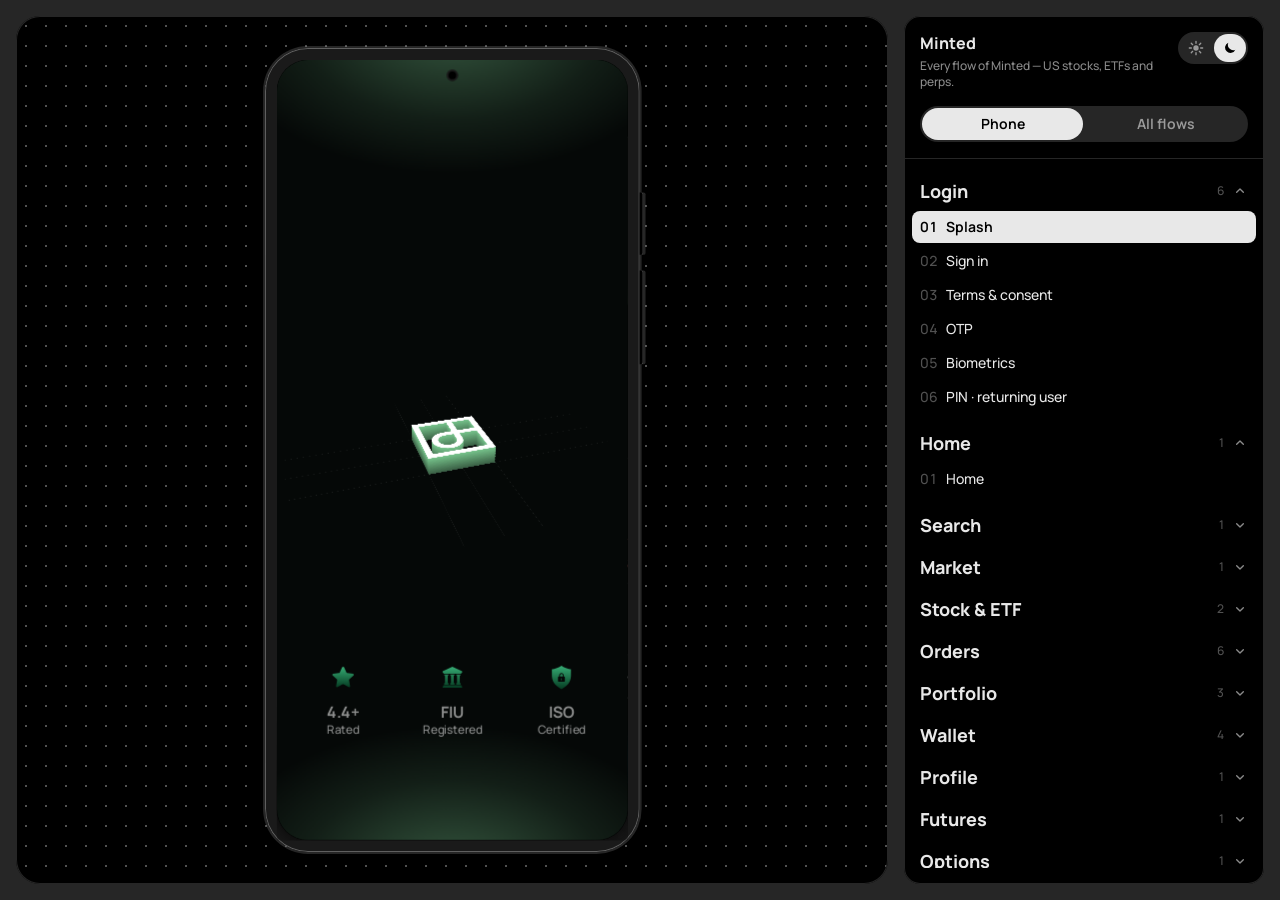
==== commit b4426680: "Update site (2026-11-02 13:09)" ====
--- a/index.html
+++ b/index.html
@@ -1,6 +1,8 @@
 <!doctype html>
 <html lang="en" data-product="kuber">
 <head>
+  <meta name="build-id" content="mvyy7f00">
+
 <meta charset="utf-8">
 <meta name="viewport" content="width=device-width, initial-scale=1, minimum-scale=1, viewport-fit=cover">
 <title>US Market (Token Perps) prototype · flows</title>
@@ -21,7 +23,7 @@
 <link href="https://fonts.googleapis.com/css2?family=Manrope:wght@400..800&display=swap" rel="stylesheet">
 <link rel="stylesheet" href="./prototype/styles.css">
 <link rel="stylesheet" href="./prototype/preview.css">
-  <link rel="stylesheet" crossorigin href="./assets/index-Dfc9Xyer.css">
+  <link rel="stylesheet" crossorigin href="./assets/index-lWb8NEjC.css">
 </head>
 <body>
 <!-- ========== 4. Icon sprite ========== -->
--- a/prototype/styles.css
+++ b/prototype/styles.css
@@ -436,7 +436,7 @@
 .svs.dim{opacity:.45}
 #s04 [data-b="price"].up{color:var(--green-2)!important}#s04 [data-b="price"].dn{color:var(--red)!important}
 .lsh-bg{position:absolute;inset:0;background:rgba(0,0,0,.55);z-index:40}
-.lsh{position:absolute;left:0;right:0;bottom:0;z-index:41;background:var(--surface);border-top:1px solid var(--surface-2);border-radius:24px 24px 0 0;padding:8px 16px 24px;animation:lshup .22s ease-out}
+.lsh{position:absolute;left:0;right:0;bottom:0;z-index:41;background:var(--surface);border-top:1px solid var(--surface-2);border-radius:24px 24px 0 0;padding:8px 16px 24px}   /* slides in from app.js (user, 2026-11-01) */
 @keyframes lshup{from{transform:translateY(40px);opacity:.4}}
 .lsh-grab{width:36px;height:4px;border-radius:2px;background:var(--line);margin:0 auto 12px}
 .lsh-hd{display:flex;align-items:center;gap:12px;margin-bottom:16px}
@@ -811,6 +811,7 @@
 .auth .au-ph{margin-top:16px;font:600 14px/20px var(--font)}
 .auth .au-big{margin-top:40px;font:700 28px/36px var(--font)}.auth .au-big.ph{font:700 28px/36px var(--font);letter-spacing:.02em;color:var(--text-3)}
 .auth .au-caret{width:1px;height:32px}
+.au-big.ph .au-caret{order:-1;margin:0 2px 0 0}   /* empty field: the caret sits before the placeholder, like a real input (user, 2026-11-01) */
 .auth .au-rs{margin-top:48px;font:400 12px/16px var(--font)}.auth .au-rs b{font-weight:700;text-decoration:underline;text-underline-offset:3px}
 .auth .au-foot{bottom:232px}.auth .au-cta{height:48px;font:700 16px/22px var(--font)}
 .auth .au-cta:disabled{background:var(--surface);color:var(--text-3);box-shadow:inset 0 0 0 100px rgba(232,232,232,.06)}
@@ -1226,6 +1227,9 @@
 @keyframes o2glow{to{box-shadow:0 0 0 1px rgba(119,196,140,.35),0 0 34px rgba(119,196,140,.75)}}
 .auth .o2.ok .o2t{opacity:0;transform:translateY(-6px);transition-delay:.55s}.auth .o2.ok .o2t2{opacity:1;transform:none;transition:opacity .35s .7s,transform .4s .7s}
 .auth .o2.ok .o2s1,.auth .o2.ok .o2rs{opacity:0;transition-delay:.45s}
+/* OTP resend countdown + lock after 3 wrong codes (user, 2026-11-01) */
+.auth .rs-t{font-variant-numeric:tabular-nums;color:var(--text)}.auth [data-rs]{cursor:pointer}
+.auth .o2.lock .o2row{opacity:.4;transition:opacity .3s}
 .auth .o2v{position:relative;display:block;width:100%;height:48px;margin:28px 0 0;border-radius:12px;font:700 16px/22px var(--font);transition:opacity .3s}
 .auth .o2.ok .o2v{opacity:0;pointer-events:none;transition-delay:.3s}
 
@@ -1685,3 +1689,10 @@
 .mcd8bdf{background-image:url('data:image/svg+xml;utf8,%3Csvg xmlns=%27http://www.w3.org/2000/svg%27 viewBox=%270 0 28 28%27%3E%3Crect width=%2728%27 height=%2728%27 rx=%2714%27 fill=%27%23000%27/%3E%3C/svg%3E')}
 .me51084{background-image:url('data:image/svg+xml;utf8,<svg xmlns=%27http://www.w3.org/2000/svg%27 viewBox=%270 0 24 24%27><circle cx=%2712%27 cy=%2712%27 r=%2712%27 fill=%27%231565d8%27/><path d=%27M15.8 8.6A5 5 0 1 0 15.8 15.4%27 fill=%27none%27 stroke=%27white%27 stroke-width=%272.4%27 stroke-linecap=%27round%27/></svg>')}
 .mf8a587{background-image:url('data:image/svg+xml;utf8,%3Csvg xmlns=%27http://www.w3.org/2000/svg%27 viewBox=%270 0 56 56%27%3E%3Cdefs%3E%3ClinearGradient id=%27g%27 x1=%270%27 y1=%270%27 x2=%271%27 y2=%271%27%3E%3Cstop offset=%270%27 stop-color=%27%231b3a63%27/%3E%3Cstop offset=%271%27 stop-color=%27%230c1a2c%27/%3E%3C/linearGradient%3E%3C/defs%3E%3Crect width=%2756%27 height=%2756%27 fill=%27url(%23g)%27/%3E%3C/svg%3E')}
+
+/* Sign-in step motion (app.js go): pages slide as whole layers; snapshots of the old step don't replay their entrance animations (user, 2026-11-01) */
+.auth .au-pg{position:absolute;inset:0;background:var(--bg);overflow:hidden}
+.auth .au-old,.auth .au-old *{animation:none!important}
+
+/* The phone frame clips but never scrolls: a field focused inside a page that is still sliding in used to drag it sideways (user, 2026-11-01) */
+#device{overflow:clip}
--- a/assets/index-lWb8NEjC.css
+++ b/assets/index-lWb8NEjC.css
@@ -0,0 +1 @@
+:root{--l3-base-hue-brand-lemonn-50:#edfbbf;--l3-base-hue-brand-lemonn-100:#e3f2b4;--l3-base-hue-brand-lemonn-200:#d4ed83;--l3-base-hue-brand-lemonn-300:#c9ee55;--l3-base-hue-brand-lemonn-400:#bde931;--l3-base-hue-brand-lemonn-500:#b1e50e;--l3-base-hue-brand-lemonn-600:#94c00c;--l3-base-hue-brand-lemonn-700:#779a0a;--l3-base-hue-brand-lemonn-800:#455415;--l3-base-hue-brand-lemonn-900:#353f14;--l3-base-hue-brand-cspro-50:#f1d28f;--l3-base-hue-brand-cspro-100:#e1c27f;--l3-base-hue-brand-cspro-200:#d8b056;--l3-base-hue-brand-cspro-300:#caa349;--l3-base-hue-brand-cspro-400:#b18a35;--l3-base-hue-brand-cspro-500:#99772e;--l3-base-hue-brand-cspro-600:#685422;--l3-base-hue-brand-cspro-700:#3d331a;--l3-base-hue-brand-cspro-800:#2b2617;--l3-base-hue-brand-cspro-900:#1c170d;--l3-base-hue-brand-cskuber-50:#def4ea;--l3-base-hue-brand-cskuber-100:#c7eada;--l3-base-hue-brand-cskuber-200:#9adebe;--l3-base-hue-brand-cskuber-300:#5ec092;--l3-base-hue-brand-cskuber-400:#37ad75;--l3-base-hue-brand-cskuber-500:#0f9958;--l3-base-hue-brand-cskuber-600:#0c7a46;--l3-base-hue-brand-cskuber-700:#095c35;--l3-base-hue-brand-cskuber-800:#063d23;--l3-base-hue-brand-cskuber-900:#153023;--l3-base-hue-green-50:#def4ea;--l3-base-hue-green-100:#c7eada;--l3-base-hue-green-200:#9adebe;--l3-base-hue-green-300:#5ec092;--l3-base-hue-green-400:#37ad75;--l3-base-hue-green-500:#0f9958;--l3-base-hue-green-600:#0c7a46;--l3-base-hue-green-700:#095c35;--l3-base-hue-green-800:#063d23;--l3-base-hue-green-900:#042918;--l3-base-hue-red-50:#fceeee;--l3-base-hue-red-100:#fadcdc;--l3-base-hue-red-200:#f5b9b9;--l3-base-hue-red-300:#ef9696;--l3-base-hue-red-400:#ea7373;--l3-base-hue-red-500:#e5505f;--l3-base-hue-red-600:#b94040;--l3-base-hue-red-700:#8e3131;--l3-base-hue-red-800:#55282d;--l3-base-hue-red-900:#3f2225;--l3-base-hue-blue-50:#eff4fe;--l3-base-hue-blue-100:#dee9fe;--l3-base-hue-blue-200:#cddeff;--l3-base-hue-blue-300:#a9c9ff;--l3-base-hue-blue-400:#6daafb;--l3-base-hue-blue-500:#256fef;--l3-base-hue-blue-600:#1656c6;--l3-base-hue-blue-700:#1649a1;--l3-base-hue-blue-800:#14346b;--l3-base-hue-blue-900:#122340;--l3-base-hue-tangerine-50:#fff1e2;--l3-base-hue-tangerine-100:#ffdec3;--l3-base-hue-tangerine-200:#ffc393;--l3-base-hue-tangerine-300:#ffa55c;--l3-base-hue-tangerine-400:#ff8827;--l3-base-hue-tangerine-500:#e96400;--l3-base-hue-tangerine-600:#ca460b;--l3-base-hue-tangerine-700:#933207;--l3-base-hue-tangerine-800:#5b2300;--l3-base-hue-tangerine-900:#331400;--l3-base-hue-yellow-50:#fdf7dc;--l3-base-hue-yellow-100:#fbe9b6;--l3-base-hue-yellow-200:#ffdf88;--l3-base-hue-yellow-300:#f6c12f;--l3-base-hue-yellow-400:#d79e00;--l3-base-hue-yellow-500:#b98802;--l3-base-hue-yellow-600:#9f7502;--l3-base-hue-yellow-700:#846101;--l3-base-hue-yellow-800:#6b4e00;--l3-base-hue-yellow-900:#392a00;--l3-base-hue-honey-50:#fdf2dc;--l3-base-hue-honey-100:#fbe5b6;--l3-base-hue-honey-200:#ffd688;--l3-base-hue-honey-300:#f6bc2f;--l3-base-hue-honey-400:#d79900;--l3-base-hue-honey-500:#b97502;--l3-base-hue-honey-600:#9f6402;--l3-base-hue-honey-700:#845201;--l3-base-hue-honey-800:#6b4100;--l3-base-hue-honey-900:#392300;--l3-base-hue-purple-50:#faf8fe;--l3-base-hue-purple-100:#f2ecff;--l3-base-hue-purple-200:#dfd2f9;--l3-base-hue-purple-300:#c9b2f5;--l3-base-hue-purple-400:#9271d6;--l3-base-hue-purple-500:#6f4ab9;--l3-base-hue-purple-600:#5c4095;--l3-base-hue-purple-700:#4d357c;--l3-base-hue-purple-800:#3c2c5f;--l3-base-hue-purple-900:#2b2140;--l3-base-hue-indigo-50:#f4f6fb;--l3-base-hue-indigo-100:#e8eaf5;--l3-base-hue-indigo-200:#b3bada;--l3-base-hue-indigo-300:#717dba;--l3-base-hue-indigo-400:#3c4886;--l3-base-hue-indigo-500:#2c3875;--l3-base-hue-indigo-600:#242f64;--l3-base-hue-indigo-700:#232a4f;--l3-base-hue-indigo-800:#20253c;--l3-base-hue-indigo-900:#1a1d29;--l3-base-hue-teal-50:#f6fcfc;--l3-base-hue-teal-100:#e5f3f3;--l3-base-hue-teal-200:#b6dee0;--l3-base-hue-teal-300:#7acdcd;--l3-base-hue-teal-400:#12a2ab;--l3-base-hue-teal-500:#119199;--l3-base-hue-teal-600:#0a757c;--l3-base-hue-teal-700:#0a6166;--l3-base-hue-teal-800:#034f50;--l3-base-hue-teal-900:#003331;--l3-base-neutral-charcoal-50:#f4f4f4;--l3-base-neutral-charcoal-100:#e8e8e8;--l3-base-neutral-charcoal-200:#dbdbdb;--l3-base-neutral-charcoal-300:#bbb;--l3-base-neutral-charcoal-400:#a6a6a6;--l3-base-neutral-charcoal-500:#868686;--l3-base-neutral-charcoal-600:#525252;--l3-base-neutral-charcoal-700:#393939;--l3-base-neutral-charcoal-800:#262626;--l3-base-neutral-charcoal-900:#161616;--l3-base-neutral-slate-50:#f1f2f5;--l3-base-neutral-slate-100:#d9dbe2;--l3-base-neutral-slate-200:#bdbfc6;--l3-base-neutral-slate-300:#a4a6ad;--l3-base-neutral-slate-400:#7e8087;--l3-base-neutral-slate-500:#64666d;--l3-base-neutral-slate-600:#464a59;--l3-base-neutral-slate-700:#2c303f;--l3-base-neutral-slate-800:#1b1f2c;--l3-base-neutral-slate-900:#11141c;--l3-base-neutral-sage-50:#f4f4f4;--l3-base-neutral-sage-100:#e8e8e8;--l3-base-neutral-sage-200:#dbdbdb;--l3-base-neutral-sage-300:#bbb;--l3-base-neutral-sage-400:#a6a6a6;--l3-base-neutral-sage-500:#6a6e6d;--l3-base-neutral-sage-600:#454947;--l3-base-neutral-sage-700:#292c2b;--l3-base-neutral-sage-800:#1c1f1e;--l3-base-neutral-sage-900:#101110;--l3-base-neutral-black-base:#000;--l3-base-neutral-white-base:#fff;--l3-base-hue-brand-coinswitch-green:#20c677;--l3-base-hue-brand-coinswitch-deep:#1e6c55;--l3-base-hue-ai-edge:#50c83e;--l3-base-hue-ai-glow-1:#79ea69;--l3-base-hue-ai-glow-2:#f6fd26;--l3-base-hue-ai-glow-3:#34b121;--l3-opacity-0:0;--l3-opacity-5:.05;--l3-opacity-10:.1;--l3-opacity-15:.15;--l3-opacity-20:.2;--l3-opacity-25:.25;--l3-opacity-30:.3;--l3-opacity-35:.35;--l3-opacity-40:.4;--l3-opacity-45:.45;--l3-opacity-50:.5;--l3-opacity-55:.55;--l3-opacity-60:.6;--l3-opacity-65:.65;--l3-opacity-70:.7;--l3-opacity-75:.75;--l3-opacity-80:.8;--l3-opacity-85:.85;--l3-opacity-90:.9;--l3-opacity-95:.95;--l3-opacity-100:1;--l3-spacing-00:0px;--l3-spacing-02:2px;--l3-spacing-04:4px;--l3-spacing-06:6px;--l3-spacing-08:8px;--l3-spacing-10:10px;--l3-spacing-12:12px;--l3-spacing-14:14px;--l3-spacing-16:16px;--l3-spacing-20:20px;--l3-spacing-24:24px;--l3-spacing-28:28px;--l3-spacing-32:32px;--l3-spacing-36:36px;--l3-spacing-40:40px;--l3-spacing-48:48px;--l3-spacing-56:56px;--l3-spacing-64:64px;--l3-spacing-72:72px;--l3-spacing-80:80px;--l3-spacing-96:96px;--l3-radius-00:0px;--l3-radius-02:2px;--l3-radius-04:4px;--l3-radius-06:6px;--l3-radius-08:8px;--l3-radius-12:12px;--l3-radius-16:16px;--l3-radius-20:20px;--l3-radius-24:24px;--l3-radius-32:32px;--l3-radius-full:999px;--l3-size-04:4px;--l3-size-08:8px;--l3-size-12:12px;--l3-size-16:16px;--l3-size-20:20px;--l3-size-24:24px;--l3-size-28:28px;--l3-size-32:32px;--l3-size-40:40px;--l3-size-48:48px;--l3-size-56:56px;--l3-size-64:64px;--l3-size-80:80px;--l3-size-96:96px;--l3-size-128:128px;--l3-size-control-sm:32px;--l3-size-control-md:40px;--l3-size-control-lg:48px;--l3-size-touch-min:48px;--l3-icon-size-12:12px;--l3-icon-size-14:14px;--l3-icon-size-16:16px;--l3-icon-size-18:18px;--l3-icon-size-20:20px;--l3-icon-size-22:22px;--l3-icon-size-24:24px;--l3-size-tap-target:48px;--l3-size-illustration:120px;--l3-size-coach-mark:280px;--l3-size-tooltip-max:240px;--l3-size-ai-chip:36px;--l3-size-ai-glow-blur:50px}:root,[data-product=lm][data-mode=light]{--lightningcss-light:initial;--lightningcss-dark: ;color-scheme:light;--l3-surface-default:var(--l3-base-neutral-white-base);--l3-surface-primary:var(--l3-base-neutral-white-base);--l3-surface-secondary:var(--l3-base-neutral-charcoal-50);--l3-surface-tertiary:var(--l3-base-neutral-charcoal-100);--l3-surface-quaternary:var(--l3-base-neutral-charcoal-200);--l3-surface-inverted:var(--l3-base-neutral-charcoal-900);--l3-surface-disabled:color-mix(in srgb, var(--l3-surface-inverted) 5%, transparent);--l3-surface-overlay:color-mix(in srgb, var(--l3-base-neutral-black-base) 60%, transparent);--l3-surface-accent-indicator-down-light:var(--l3-base-hue-red-50);--l3-surface-accent-indicator-down-default:var(--l3-base-hue-red-500);--l3-surface-accent-indicator-up-light:var(--l3-base-hue-green-50);--l3-surface-accent-indicator-up-default:var(--l3-base-hue-green-500);--l3-surface-accent-brand-light:var(--l3-base-hue-brand-lemonn-50);--l3-surface-accent-brand-default:var(--l3-base-hue-brand-lemonn-500);--l3-surface-accent-error-light:var(--l3-base-hue-red-50);--l3-surface-accent-error-default:var(--l3-base-hue-red-500);--l3-surface-accent-success-light:var(--l3-base-hue-green-50);--l3-surface-accent-success-default:var(--l3-base-hue-green-500);--l3-surface-accent-warning-light:var(--l3-base-hue-yellow-50);--l3-surface-accent-warning-default:var(--l3-base-hue-yellow-300);--l3-surface-accent-purple-light:var(--l3-base-hue-purple-50);--l3-surface-accent-purple-default:var(--l3-base-hue-purple-500);--l3-surface-accent-indigo-light:var(--l3-base-hue-indigo-50);--l3-surface-accent-indigo-default:var(--l3-base-hue-indigo-500);--l3-surface-accent-teal-light:var(--l3-base-hue-teal-50);--l3-surface-accent-teal-default:var(--l3-base-hue-teal-500);--l3-surface-accent-discover-light:var(--l3-base-hue-blue-50);--l3-surface-accent-discover-default:var(--l3-base-hue-blue-500);--l3-surface-accent-orange-light:var(--l3-base-hue-tangerine-50);--l3-surface-accent-orange-default:var(--l3-base-hue-tangerine-500);--l3-surface-accent-zing-light:var(--l3-base-hue-honey-50);--l3-surface-accent-zing-default:var(--l3-base-hue-honey-500);--l3-surface-accent-us-stock-light:var(--l3-base-hue-blue-50);--l3-surface-accent-us-stock-default:var(--l3-base-hue-blue-500);--l3-content-primary:var(--l3-base-neutral-charcoal-900);--l3-content-secondary:color-mix(in srgb, var(--l3-base-neutral-charcoal-900) 60%, transparent);--l3-content-tertiary:color-mix(in srgb, var(--l3-base-neutral-charcoal-900) 40%, transparent);--l3-content-inverted:var(--l3-base-neutral-white-base);--l3-content-inverted-secondary:color-mix(in srgb, var(--l3-base-neutral-white-base) 60%, transparent);--l3-content-disabled:color-mix(in srgb, var(--l3-base-neutral-charcoal-900) 35%, transparent);--l3-content-accent-indicator-down-default:var(--l3-base-hue-red-500);--l3-content-accent-indicator-up-default:var(--l3-base-hue-green-500);--l3-content-accent-brand-default:var(--l3-base-hue-brand-lemonn-700);--l3-content-accent-error-default:var(--l3-base-hue-red-500);--l3-content-accent-success-default:var(--l3-base-hue-green-500);--l3-content-accent-warning-default:var(--l3-base-hue-yellow-600);--l3-content-accent-discover-default:var(--l3-base-hue-blue-500);--l3-content-accent-purple-default:var(--l3-base-hue-purple-500);--l3-content-accent-indigo-default:var(--l3-base-hue-indigo-500);--l3-content-accent-teal-default:var(--l3-base-hue-teal-500);--l3-content-accent-orange-default:var(--l3-base-hue-tangerine-500);--l3-content-accent-zing-default:var(--l3-base-hue-honey-500);--l3-content-accent-us-stock-default:var(--l3-base-hue-blue-500);--l3-border-light:var(--l3-base-neutral-charcoal-100);--l3-border-intense:var(--l3-base-neutral-charcoal-200);--l3-border-dark:var(--l3-base-neutral-charcoal-900);--l3-border-disabled:color-mix(in srgb, var(--l3-border-dark) 5%, transparent);--l3-border-accent-brand-light:var(--l3-base-hue-brand-lemonn-200);--l3-border-accent-brand-default:var(--l3-base-hue-brand-lemonn-500);--l3-border-accent-indicator-down-light:var(--l3-base-hue-red-200);--l3-border-accent-indicator-down-default:var(--l3-base-hue-red-500);--l3-border-accent-indicator-up-light:var(--l3-base-hue-green-200);--l3-border-accent-indicator-up-default:var(--l3-base-hue-green-500);--l3-border-accent-success-light:var(--l3-base-hue-green-200);--l3-border-accent-success-default:var(--l3-base-hue-green-500);--l3-border-accent-error-light:var(--l3-base-hue-red-200);--l3-border-accent-error-default:var(--l3-base-hue-red-500);--l3-border-accent-warning-light:var(--l3-base-hue-yellow-200);--l3-border-accent-warning-default:var(--l3-base-hue-yellow-600);--l3-border-accent-discover-light:var(--l3-base-hue-blue-200);--l3-border-accent-discover-default:var(--l3-base-hue-blue-500);--l3-border-accent-zing-light:var(--l3-base-hue-honey-200);--l3-border-accent-zing-default:var(--l3-base-hue-honey-300);--l3-border-accent-purple-light:var(--l3-base-hue-purple-200);--l3-border-accent-purple-default:var(--l3-base-hue-purple-500);--l3-border-accent-indigo-light:var(--l3-base-hue-indigo-200);--l3-border-accent-indigo-default:var(--l3-base-hue-indigo-500);--l3-border-accent-teal-light:var(--l3-base-hue-teal-200);--l3-border-accent-teal-default:var(--l3-base-hue-teal-500);--l3-border-accent-orange-light:var(--l3-base-hue-tangerine-200);--l3-border-accent-orange-default:var(--l3-base-hue-tangerine-500);--l3-border-accent-us-stock-default:var(--l3-base-hue-blue-500);--l3-border-accent-us-stock-light:var(--l3-base-hue-blue-200);--l3-static-white:var(--l3-base-neutral-white-base);--l3-static-black:var(--l3-base-neutral-black-base);--l3-extra-gold-50:var(--l3-base-hue-honey-50);--l3-extra-gold-100:var(--l3-base-hue-honey-100);--l3-extra-gold-200:var(--l3-base-hue-honey-200);--l3-extra-gold-300:var(--l3-base-hue-honey-300);--l3-extra-gold-400:var(--l3-base-hue-honey-400);--l3-extra-gold-500:var(--l3-base-hue-honey-500);--l3-extra-gold-600:var(--l3-base-hue-honey-600);--l3-extra-gold-700:var(--l3-base-hue-honey-700);--l3-extra-gold-800:var(--l3-base-hue-honey-800);--l3-extra-gold-900:var(--l3-base-hue-honey-900);--l3-gradient-stop-0-surface-default:color-mix(in srgb, var(--l3-base-neutral-white-base) 0%, transparent);--l3-gradient-stop-0-surface-primary:color-mix(in srgb, var(--l3-base-neutral-white-base) 0%, transparent);--l3-gradient-stop-0-surface-secondary:color-mix(in srgb, var(--l3-base-neutral-charcoal-50) 0%, transparent);--l3-gradient-stop-0-surface-tertiary:color-mix(in srgb, var(--l3-base-neutral-charcoal-100) 0%, transparent);--l3-gradient-stop-0-surface-quaternary:color-mix(in srgb, var(--l3-base-neutral-charcoal-200) 0%, transparent);--l3-gradient-stop-0-surface-inverted:color-mix(in srgb, var(--l3-base-neutral-charcoal-900) 0%, transparent);--l3-gradient-stop-0-content-primary:color-mix(in srgb, var(--l3-base-neutral-charcoal-900) 0%, transparent);--l3-gradient-stop-0-content-secondary:color-mix(in srgb, var(--l3-base-neutral-charcoal-900) 0%, transparent);--l3-gradient-stop-0-content-tertiary:color-mix(in srgb, var(--l3-base-neutral-charcoal-900) 0%, transparent);--l3-gradient-stop-0-content-inverted:color-mix(in srgb, var(--l3-base-neutral-white-base) 0%, transparent);--l3-gradient-stop-0-content-disabled:color-mix(in srgb, var(--l3-base-neutral-charcoal-900) 0%, transparent);--l3-gradient-stop-0-border-light:color-mix(in srgb, var(--l3-base-neutral-charcoal-100) 0%, transparent);--l3-gradient-stop-0-border-intense:color-mix(in srgb, var(--l3-base-neutral-charcoal-200) 0%, transparent);--l3-gradient-stop-0-border-dark:color-mix(in srgb, var(--l3-base-neutral-charcoal-900) 0%, transparent);--l3-gradient-stop-0-border-inverted:color-mix(in srgb, var(--l3-base-neutral-white-base) 0%, transparent);--l3-gradient-stop-0-accent-brand-light:color-mix(in srgb, var(--l3-base-hue-brand-lemonn-50) 0%, transparent);--l3-gradient-stop-0-accent-brand-default:color-mix(in srgb, var(--l3-base-hue-brand-lemonn-500) 0%, transparent);--l3-gradient-stop-0-accent-error-light:color-mix(in srgb, var(--l3-base-hue-red-50) 0%, transparent);--l3-gradient-stop-0-accent-error-default:color-mix(in srgb, var(--l3-base-hue-red-500) 0%, transparent);--l3-gradient-stop-0-accent-success-light:color-mix(in srgb, var(--l3-base-hue-green-50) 0%, transparent);--l3-gradient-stop-0-accent-success-default:color-mix(in srgb, var(--l3-base-hue-green-500) 0%, transparent);--l3-gradient-stop-0-accent-warning-light:color-mix(in srgb, var(--l3-base-hue-yellow-50) 0%, transparent);--l3-gradient-stop-0-accent-warning-default:color-mix(in srgb, var(--l3-base-hue-yellow-500) 0%, transparent);--l3-gradient-stop-0-accent-purple-light:color-mix(in srgb, var(--l3-base-hue-purple-50) 0%, transparent);--l3-gradient-stop-0-accent-purple-default:color-mix(in srgb, var(--l3-base-hue-purple-500) 0%, transparent);--l3-gradient-stop-0-accent-indigo-light:color-mix(in srgb, var(--l3-base-hue-indigo-50) 0%, transparent);--l3-gradient-stop-0-accent-indigo-default:color-mix(in srgb, var(--l3-base-hue-indigo-500) 0%, transparent);--l3-gradient-stop-0-accent-teal-light:color-mix(in srgb, var(--l3-base-hue-teal-50) 0%, transparent);--l3-gradient-stop-0-accent-teal-default:color-mix(in srgb, var(--l3-base-hue-teal-500) 0%, transparent);--l3-gradient-stop-0-accent-discover-light:color-mix(in srgb, var(--l3-base-hue-blue-50) 0%, transparent);--l3-gradient-stop-0-accent-discover-default:color-mix(in srgb, var(--l3-base-hue-blue-500) 0%, transparent);--l3-gradient-stop-0-accent-orange-light:color-mix(in srgb, var(--l3-base-hue-tangerine-50) 0%, transparent);--l3-gradient-stop-0-accent-orange-default:color-mix(in srgb, var(--l3-base-hue-tangerine-500) 0%, transparent);--l3-gradient-stop-0-accent-zing-light:color-mix(in srgb, var(--l3-base-hue-honey-50) 0%, transparent);--l3-gradient-stop-0-accent-zing-default:color-mix(in srgb, var(--l3-base-hue-honey-500) 0%, transparent);--l3-gradient-stop-0-accent-indicator-up-light:color-mix(in srgb, var(--l3-base-hue-green-50) 0%, transparent);--l3-gradient-stop-0-accent-indicator-up-default:color-mix(in srgb, var(--l3-base-hue-green-500) 0%, transparent);--l3-gradient-stop-0-accent-indicator-down-light:color-mix(in srgb, var(--l3-base-hue-red-50) 0%, transparent);--l3-gradient-stop-0-accent-indicator-down-default:color-mix(in srgb, var(--l3-base-hue-red-500) 0%, transparent);--l3-gradient-stop-0-accent-us-stock-default:color-mix(in srgb, var(--l3-base-hue-blue-500) 0%, transparent);--l3-gradient-stop-0-accent-us-stock-light:color-mix(in srgb, var(--l3-base-hue-blue-50) 0%, transparent);--l3-gradient-stop-0-static-white:color-mix(in srgb, var(--l3-static-white) 0%, transparent);--l3-gradient-stop-0-static-black:color-mix(in srgb, var(--l3-static-black) 0%, transparent);--l3-button-buy-surface:var(--l3-surface-accent-brand-default);--l3-button-buy-content:var(--l3-static-black);--l3-button-buy-surface-loading:var(--l3-surface-disabled);--l3-button-buy-content-loading:var(--l3-content-primary);--l3-button-buy-surface-disabled:var(--l3-surface-disabled);--l3-button-buy-content-disabled:var(--l3-content-disabled);--l3-button-sell-surface:var(--l3-surface-accent-indicator-down-default);--l3-button-sell-content:var(--l3-static-white);--l3-button-sell-surface-loading:var(--l3-surface-disabled);--l3-button-sell-content-loading:var(--l3-content-primary);--l3-button-sell-surface-disabled:var(--l3-surface-disabled);--l3-button-sell-content-disabled:var(--l3-content-disabled);--l3-button-brand-surface:var(--l3-surface-accent-brand-default);--l3-button-brand-content:var(--l3-static-black);--l3-button-brand-surface-loading:var(--l3-surface-disabled);--l3-button-brand-content-loading:var(--l3-content-primary);--l3-button-brand-surface-disabled:var(--l3-surface-disabled);--l3-button-brand-content-disabled:var(--l3-content-disabled);--l3-button-primary-surface:var(--l3-surface-inverted);--l3-button-primary-content:var(--l3-content-inverted);--l3-button-primary-surface-disabled:var(--l3-surface-disabled);--l3-button-primary-content-disabled:var(--l3-content-disabled);--l3-button-primary-surface-loading:var(--l3-surface-disabled);--l3-button-primary-content-loading:var(--l3-content-primary);--l3-button-secondary-surface:var(--l3-surface-primary);--l3-button-secondary-content:var(--l3-content-primary);--l3-button-secondary-border:var(--l3-border-dark);--l3-button-secondary-surface-loading:var(--l3-surface-primary);--l3-button-secondary-content-loading:var(--l3-content-primary);--l3-button-secondary-border-loading:var(--l3-border-disabled);--l3-button-secondary-surface-disabled:var(--l3-surface-disabled);--l3-button-secondary-content-disabled:var(--l3-content-disabled);--l3-button-secondary-border-disabled:var(--l3-border-disabled);--l3-button-tertiary-surface:var(--l3-surface-primary);--l3-button-tertiary-content:var(--l3-content-primary);--l3-button-tertiary-border:var(--l3-border-intense);--l3-button-tertiary-surface-loading:var(--l3-surface-primary);--l3-button-tertiary-content-loading:var(--l3-content-primary);--l3-button-tertiary-border-loading:var(--l3-border-disabled);--l3-button-tertiary-surface-disabled:var(--l3-surface-disabled);--l3-button-tertiary-content-disabled:var(--l3-content-disabled);--l3-button-tertiary-border-disabled:var(--l3-border-disabled);--l3-button-ghost-content:var(--l3-content-primary);--l3-button-ghost-content-loading:var(--l3-content-primary);--l3-button-ghost-content-disabled:var(--l3-content-disabled);--l3-state-layer-light-default:color-mix(in srgb, var(--l3-base-neutral-white-base) 0%, transparent);--l3-state-layer-light-hover:color-mix(in srgb, var(--l3-base-neutral-white-base) 10%, transparent);--l3-state-layer-light-pressed:color-mix(in srgb, var(--l3-base-neutral-white-base) 15%, transparent);--l3-state-layer-dark-default:color-mix(in srgb, var(--l3-base-neutral-black-base) 0%, transparent);--l3-state-layer-dark-hover:color-mix(in srgb, var(--l3-base-neutral-black-base) 5%, transparent);--l3-state-layer-dark-pressed:color-mix(in srgb, var(--l3-base-neutral-black-base) 10%, transparent)}[data-product=lm][data-mode=dark]{--lightningcss-light: ;--lightningcss-dark:initial;color-scheme:dark;--l3-surface-default:var(--l3-base-neutral-black-base);--l3-surface-primary:var(--l3-base-neutral-charcoal-900);--l3-surface-secondary:var(--l3-base-neutral-charcoal-800);--l3-surface-tertiary:var(--l3-base-neutral-charcoal-700);--l3-surface-quaternary:var(--l3-base-neutral-charcoal-600);--l3-surface-inverted:var(--l3-base-neutral-charcoal-100);--l3-surface-disabled:color-mix(in srgb, var(--l3-surface-inverted) 5%, transparent);--l3-surface-overlay:color-mix(in srgb, var(--l3-base-neutral-black-base) 60%, transparent);--l3-surface-accent-indicator-down-light:var(--l3-base-hue-red-900);--l3-surface-accent-indicator-down-default:var(--l3-base-hue-red-500);--l3-surface-accent-indicator-up-light:var(--l3-base-hue-green-900);--l3-surface-accent-indicator-up-default:var(--l3-base-hue-green-500);--l3-surface-accent-brand-light:var(--l3-base-hue-brand-lemonn-900);--l3-surface-accent-brand-default:var(--l3-base-hue-brand-lemonn-500);--l3-surface-accent-error-light:var(--l3-base-hue-red-900);--l3-surface-accent-error-default:var(--l3-base-hue-red-500);--l3-surface-accent-success-light:var(--l3-base-hue-green-900);--l3-surface-accent-success-default:var(--l3-base-hue-green-500);--l3-surface-accent-warning-light:var(--l3-base-hue-yellow-900);--l3-surface-accent-warning-default:var(--l3-base-hue-yellow-300);--l3-surface-accent-purple-light:var(--l3-base-hue-purple-900);--l3-surface-accent-purple-default:var(--l3-base-hue-purple-400);--l3-surface-accent-indigo-light:var(--l3-base-hue-indigo-900);--l3-surface-accent-indigo-default:var(--l3-base-hue-indigo-300);--l3-surface-accent-teal-light:var(--l3-base-hue-teal-900);--l3-surface-accent-teal-default:var(--l3-base-hue-teal-400);--l3-surface-accent-discover-light:var(--l3-base-hue-blue-900);--l3-surface-accent-discover-default:var(--l3-base-hue-blue-400);--l3-surface-accent-orange-light:var(--l3-base-hue-tangerine-900);--l3-surface-accent-orange-default:var(--l3-base-hue-tangerine-400);--l3-surface-accent-zing-light:var(--l3-base-hue-honey-900);--l3-surface-accent-zing-default:var(--l3-base-hue-honey-300);--l3-surface-accent-us-stock-light:var(--l3-base-hue-blue-900);--l3-surface-accent-us-stock-default:var(--l3-base-hue-blue-500);--l3-content-primary:var(--l3-base-neutral-charcoal-100);--l3-content-secondary:color-mix(in srgb, var(--l3-base-neutral-charcoal-100) 60%, transparent);--l3-content-tertiary:color-mix(in srgb, var(--l3-base-neutral-charcoal-100) 35%, transparent);--l3-content-inverted:var(--l3-base-neutral-black-base);--l3-content-inverted-secondary:color-mix(in srgb, var(--l3-base-neutral-black-base) 60%, transparent);--l3-content-disabled:color-mix(in srgb, var(--l3-base-neutral-charcoal-100) 30%, transparent);--l3-content-accent-indicator-down-default:var(--l3-base-hue-red-500);--l3-content-accent-indicator-up-default:var(--l3-base-hue-green-500);--l3-content-accent-brand-default:var(--l3-base-hue-brand-lemonn-500);--l3-content-accent-error-default:var(--l3-base-hue-red-500);--l3-content-accent-success-default:var(--l3-base-hue-green-500);--l3-content-accent-warning-default:var(--l3-base-hue-yellow-300);--l3-content-accent-discover-default:var(--l3-base-hue-blue-400);--l3-content-accent-purple-default:var(--l3-base-hue-purple-400);--l3-content-accent-indigo-default:var(--l3-base-hue-indigo-300);--l3-content-accent-teal-default:var(--l3-base-hue-teal-400);--l3-content-accent-orange-default:var(--l3-base-hue-tangerine-400);--l3-content-accent-zing-default:var(--l3-base-hue-honey-400);--l3-content-accent-us-stock-default:var(--l3-base-hue-blue-400);--l3-border-light:var(--l3-base-neutral-charcoal-800);--l3-border-intense:var(--l3-base-neutral-charcoal-600);--l3-border-dark:var(--l3-base-neutral-charcoal-100);--l3-border-disabled:color-mix(in srgb, var(--l3-border-dark) 5%, transparent);--l3-border-accent-brand-light:var(--l3-base-hue-brand-lemonn-800);--l3-border-accent-brand-default:var(--l3-base-hue-brand-lemonn-500);--l3-border-accent-indicator-down-light:var(--l3-base-hue-red-800);--l3-border-accent-indicator-down-default:var(--l3-base-hue-red-500);--l3-border-accent-indicator-up-light:var(--l3-base-hue-green-800);--l3-border-accent-indicator-up-default:var(--l3-base-hue-green-500);--l3-border-accent-success-light:var(--l3-base-hue-green-800);--l3-border-accent-success-default:var(--l3-base-hue-green-400);--l3-border-accent-error-light:var(--l3-base-hue-red-800);--l3-border-accent-error-default:var(--l3-base-hue-red-500);--l3-border-accent-warning-light:var(--l3-base-hue-yellow-800);--l3-border-accent-warning-default:var(--l3-base-hue-yellow-300);--l3-border-accent-discover-light:var(--l3-base-hue-blue-800);--l3-border-accent-discover-default:var(--l3-base-hue-blue-400);--l3-border-accent-zing-light:var(--l3-base-hue-honey-800);--l3-border-accent-zing-default:var(--l3-base-hue-honey-300);--l3-border-accent-purple-light:var(--l3-base-hue-purple-800);--l3-border-accent-purple-default:var(--l3-base-hue-purple-400);--l3-border-accent-indigo-light:var(--l3-base-hue-indigo-800);--l3-border-accent-indigo-default:var(--l3-base-hue-indigo-300);--l3-border-accent-teal-light:var(--l3-base-hue-teal-800);--l3-border-accent-teal-default:var(--l3-base-hue-teal-400);--l3-border-accent-orange-light:var(--l3-base-hue-tangerine-800);--l3-border-accent-orange-default:var(--l3-base-hue-tangerine-400);--l3-border-accent-us-stock-default:var(--l3-base-hue-blue-400);--l3-border-accent-us-stock-light:var(--l3-base-hue-blue-800);--l3-static-white:var(--l3-base-neutral-white-base);--l3-static-black:var(--l3-base-neutral-black-base);--l3-extra-gold-50:var(--l3-base-hue-honey-900);--l3-extra-gold-100:var(--l3-base-hue-honey-800);--l3-extra-gold-200:var(--l3-base-hue-honey-700);--l3-extra-gold-300:var(--l3-base-hue-honey-600);--l3-extra-gold-400:var(--l3-base-hue-honey-500);--l3-extra-gold-500:var(--l3-base-hue-honey-400);--l3-extra-gold-600:var(--l3-base-hue-honey-300);--l3-extra-gold-700:var(--l3-base-hue-honey-200);--l3-extra-gold-800:var(--l3-base-hue-honey-100);--l3-extra-gold-900:var(--l3-base-hue-honey-50);--l3-gradient-stop-0-surface-default:color-mix(in srgb, var(--l3-base-neutral-black-base) 0%, transparent);--l3-gradient-stop-0-surface-primary:color-mix(in srgb, var(--l3-base-neutral-charcoal-900) 0%, transparent);--l3-gradient-stop-0-surface-secondary:color-mix(in srgb, var(--l3-base-neutral-charcoal-800) 0%, transparent);--l3-gradient-stop-0-surface-tertiary:color-mix(in srgb, var(--l3-base-neutral-charcoal-700) 0%, transparent);--l3-gradient-stop-0-surface-quaternary:color-mix(in srgb, var(--l3-base-neutral-charcoal-600) 0%, transparent);--l3-gradient-stop-0-surface-inverted:color-mix(in srgb, var(--l3-base-neutral-charcoal-100) 0%, transparent);--l3-gradient-stop-0-content-primary:color-mix(in srgb, var(--l3-base-neutral-charcoal-100) 0%, transparent);--l3-gradient-stop-0-content-secondary:color-mix(in srgb, var(--l3-base-neutral-charcoal-100) 0%, transparent);--l3-gradient-stop-0-content-tertiary:color-mix(in srgb, var(--l3-base-neutral-charcoal-100) 0%, transparent);--l3-gradient-stop-0-content-inverted:color-mix(in srgb, var(--l3-base-neutral-black-base) 0%, transparent);--l3-gradient-stop-0-content-disabled:color-mix(in srgb, var(--l3-base-neutral-charcoal-100) 0%, transparent);--l3-gradient-stop-0-border-light:color-mix(in srgb, var(--l3-base-neutral-charcoal-700) 0%, transparent);--l3-gradient-stop-0-border-intense:color-mix(in srgb, var(--l3-base-neutral-charcoal-600) 0%, transparent);--l3-gradient-stop-0-border-dark:color-mix(in srgb, var(--l3-base-neutral-charcoal-100) 0%, transparent);--l3-gradient-stop-0-border-inverted:color-mix(in srgb, var(--l3-base-neutral-black-base) 0%, transparent);--l3-gradient-stop-0-accent-brand-light:color-mix(in srgb, var(--l3-base-hue-brand-lemonn-900) 0%, transparent);--l3-gradient-stop-0-accent-brand-default:color-mix(in srgb, var(--l3-base-hue-brand-lemonn-500) 0%, transparent);--l3-gradient-stop-0-accent-error-light:color-mix(in srgb, var(--l3-base-hue-red-900) 0%, transparent);--l3-gradient-stop-0-accent-error-default:color-mix(in srgb, var(--l3-base-hue-red-500) 0%, transparent);--l3-gradient-stop-0-accent-success-light:color-mix(in srgb, var(--l3-base-hue-green-900) 0%, transparent);--l3-gradient-stop-0-accent-success-default:color-mix(in srgb, var(--l3-base-hue-green-500) 0%, transparent);--l3-gradient-stop-0-accent-warning-light:color-mix(in srgb, var(--l3-base-hue-yellow-900) 0%, transparent);--l3-gradient-stop-0-accent-warning-default:color-mix(in srgb, var(--l3-base-hue-yellow-400) 0%, transparent);--l3-gradient-stop-0-accent-purple-light:color-mix(in srgb, var(--l3-base-hue-purple-900) 0%, transparent);--l3-gradient-stop-0-accent-purple-default:color-mix(in srgb, var(--l3-base-hue-purple-400) 0%, transparent);--l3-gradient-stop-0-accent-indigo-light:color-mix(in srgb, var(--l3-base-hue-indigo-900) 0%, transparent);--l3-gradient-stop-0-accent-indigo-default:color-mix(in srgb, var(--l3-base-hue-indigo-300) 0%, transparent);--l3-gradient-stop-0-accent-teal-light:color-mix(in srgb, var(--l3-base-hue-teal-900) 0%, transparent);--l3-gradient-stop-0-accent-teal-default:color-mix(in srgb, var(--l3-base-hue-teal-400) 0%, transparent);--l3-gradient-stop-0-accent-discover-light:color-mix(in srgb, var(--l3-base-hue-blue-900) 0%, transparent);--l3-gradient-stop-0-accent-discover-default:color-mix(in srgb, var(--l3-base-hue-blue-400) 0%, transparent);--l3-gradient-stop-0-accent-orange-light:color-mix(in srgb, var(--l3-base-hue-tangerine-900) 0%, transparent);--l3-gradient-stop-0-accent-orange-default:color-mix(in srgb, var(--l3-base-hue-tangerine-400) 0%, transparent);--l3-gradient-stop-0-accent-zing-light:color-mix(in srgb, var(--l3-base-hue-honey-900) 0%, transparent);--l3-gradient-stop-0-accent-zing-default:color-mix(in srgb, var(--l3-base-hue-honey-300) 0%, transparent);--l3-gradient-stop-0-accent-indicator-up-light:color-mix(in srgb, var(--l3-base-hue-green-900) 0%, transparent);--l3-gradient-stop-0-accent-indicator-up-default:color-mix(in srgb, var(--l3-base-hue-green-500) 0%, transparent);--l3-gradient-stop-0-accent-indicator-down-light:color-mix(in srgb, var(--l3-base-hue-red-900) 0%, transparent);--l3-gradient-stop-0-accent-indicator-down-default:color-mix(in srgb, var(--l3-base-hue-red-500) 0%, transparent);--l3-gradient-stop-0-accent-us-stock-default:color-mix(in srgb, var(--l3-base-hue-blue-400) 0%, transparent);--l3-gradient-stop-0-accent-us-stock-light:color-mix(in srgb, var(--l3-base-hue-blue-900) 0%, transparent);--l3-gradient-stop-0-static-white:color-mix(in srgb, var(--l3-static-white) 0%, transparent);--l3-gradient-stop-0-static-black:color-mix(in srgb, var(--l3-static-black) 0%, transparent);--l3-button-buy-surface:var(--l3-surface-accent-brand-default);--l3-button-buy-content:var(--l3-static-black);--l3-button-buy-surface-loading:var(--l3-surface-disabled);--l3-button-buy-content-loading:var(--l3-content-primary);--l3-button-buy-surface-disabled:var(--l3-surface-disabled);--l3-button-buy-content-disabled:var(--l3-content-disabled);--l3-button-sell-surface:var(--l3-surface-accent-indicator-down-default);--l3-button-sell-content:var(--l3-static-white);--l3-button-sell-surface-loading:var(--l3-surface-disabled);--l3-button-sell-content-loading:var(--l3-content-primary);--l3-button-sell-surface-disabled:var(--l3-surface-disabled);--l3-button-sell-content-disabled:var(--l3-content-disabled);--l3-button-brand-surface:var(--l3-surface-accent-brand-default);--l3-button-brand-content:var(--l3-static-black);--l3-button-brand-surface-loading:var(--l3-surface-disabled);--l3-button-brand-content-loading:var(--l3-content-primary);--l3-button-brand-surface-disabled:var(--l3-surface-disabled);--l3-button-brand-content-disabled:var(--l3-content-disabled);--l3-button-primary-surface:var(--l3-surface-inverted);--l3-button-primary-content:var(--l3-content-inverted);--l3-button-primary-surface-disabled:var(--l3-surface-disabled);--l3-button-primary-content-disabled:var(--l3-content-disabled);--l3-button-primary-surface-loading:var(--l3-surface-disabled);--l3-button-primary-content-loading:var(--l3-content-primary);--l3-button-secondary-surface:var(--l3-surface-primary);--l3-button-secondary-content:var(--l3-content-primary);--l3-button-secondary-border:var(--l3-border-dark);--l3-button-secondary-surface-loading:var(--l3-surface-primary);--l3-button-secondary-content-loading:var(--l3-content-primary);--l3-button-secondary-border-loading:var(--l3-border-disabled);--l3-button-secondary-surface-disabled:var(--l3-surface-disabled);--l3-button-secondary-content-disabled:var(--l3-content-disabled);--l3-button-secondary-border-disabled:var(--l3-border-disabled);--l3-button-tertiary-surface:var(--l3-surface-primary);--l3-button-tertiary-content:var(--l3-content-primary);--l3-button-tertiary-border:var(--l3-border-intense);--l3-button-tertiary-surface-loading:var(--l3-surface-primary);--l3-button-tertiary-content-loading:var(--l3-content-primary);--l3-button-tertiary-border-loading:var(--l3-border-disabled);--l3-button-tertiary-surface-disabled:var(--l3-surface-disabled);--l3-button-tertiary-content-disabled:var(--l3-content-disabled);--l3-button-tertiary-border-disabled:var(--l3-border-disabled);--l3-button-ghost-content:var(--l3-content-primary);--l3-button-ghost-content-loading:var(--l3-content-primary);--l3-button-ghost-content-disabled:var(--l3-content-disabled);--l3-state-layer-light-default:color-mix(in srgb, var(--l3-base-neutral-black-base) 0%, transparent);--l3-state-layer-light-hover:color-mix(in srgb, var(--l3-base-neutral-black-base) 5%, transparent);--l3-state-layer-light-pressed:color-mix(in srgb, var(--l3-base-neutral-black-base) 10%, transparent);--l3-state-layer-dark-default:color-mix(in srgb, var(--l3-base-neutral-white-base) 0%, transparent);--l3-state-layer-dark-hover:color-mix(in srgb, var(--l3-base-neutral-white-base) 10%, transparent);--l3-state-layer-dark-pressed:color-mix(in srgb, var(--l3-base-neutral-white-base) 15%, transparent)}[data-product=cspro]{--lightningcss-light: ;--lightningcss-dark:initial;color-scheme:dark;--l3-surface-default:var(--l3-base-neutral-black-base);--l3-surface-primary:var(--l3-base-neutral-slate-900);--l3-surface-secondary:var(--l3-base-neutral-slate-800);--l3-surface-tertiary:var(--l3-base-neutral-slate-700);--l3-surface-quaternary:var(--l3-base-neutral-slate-600);--l3-surface-inverted:var(--l3-base-neutral-slate-100);--l3-surface-disabled:color-mix(in srgb, var(--l3-surface-inverted) 5%, transparent);--l3-surface-overlay:color-mix(in srgb, var(--l3-base-neutral-black-base) 60%, transparent);--l3-surface-accent-indicator-down-light:var(--l3-base-hue-red-900);--l3-surface-accent-indicator-down-default:var(--l3-base-hue-red-500);--l3-surface-accent-indicator-up-light:var(--l3-base-hue-green-900);--l3-surface-accent-indicator-up-default:var(--l3-base-hue-green-500);--l3-surface-accent-brand-light:var(--l3-base-hue-brand-cspro-900);--l3-surface-accent-brand-default:var(--l3-base-hue-brand-cspro-500);--l3-surface-accent-error-light:var(--l3-base-hue-red-900);--l3-surface-accent-error-default:var(--l3-base-hue-red-500);--l3-surface-accent-success-light:var(--l3-base-hue-green-900);--l3-surface-accent-success-default:var(--l3-base-hue-green-500);--l3-surface-accent-warning-light:var(--l3-base-hue-yellow-900);--l3-surface-accent-warning-default:var(--l3-base-hue-yellow-300);--l3-surface-accent-purple-light:var(--l3-base-hue-purple-900);--l3-surface-accent-purple-default:var(--l3-base-hue-purple-400);--l3-surface-accent-indigo-light:var(--l3-base-hue-indigo-900);--l3-surface-accent-indigo-default:var(--l3-base-hue-indigo-300);--l3-surface-accent-teal-light:var(--l3-base-hue-teal-900);--l3-surface-accent-teal-default:var(--l3-base-hue-teal-400);--l3-surface-accent-discover-light:var(--l3-base-hue-blue-900);--l3-surface-accent-discover-default:var(--l3-base-hue-blue-400);--l3-surface-accent-orange-light:var(--l3-base-hue-tangerine-900);--l3-surface-accent-orange-default:var(--l3-base-hue-tangerine-400);--l3-surface-accent-zing-light:var(--l3-base-hue-honey-900);--l3-surface-accent-zing-default:var(--l3-base-hue-honey-300);--l3-surface-accent-us-stock-light:var(--l3-base-hue-blue-900);--l3-surface-accent-us-stock-default:var(--l3-base-hue-blue-400);--l3-content-primary:var(--l3-base-neutral-slate-100);--l3-content-secondary:color-mix(in srgb, var(--l3-base-neutral-slate-100) 60%, transparent);--l3-content-tertiary:color-mix(in srgb, var(--l3-base-neutral-slate-100) 35%, transparent);--l3-content-inverted:var(--l3-base-neutral-black-base);--l3-content-inverted-secondary:color-mix(in srgb, var(--l3-base-neutral-black-base) 60%, transparent);--l3-content-disabled:color-mix(in srgb, var(--l3-base-neutral-slate-100) 35%, transparent);--l3-content-accent-indicator-down-default:var(--l3-base-hue-red-500);--l3-content-accent-indicator-up-default:var(--l3-base-hue-green-500);--l3-content-accent-brand-default:var(--l3-base-hue-brand-cspro-500);--l3-content-accent-error-default:var(--l3-base-hue-red-500);--l3-content-accent-success-default:var(--l3-base-hue-green-500);--l3-content-accent-warning-default:var(--l3-base-hue-yellow-300);--l3-content-accent-discover-default:var(--l3-base-hue-blue-400);--l3-content-accent-purple-default:var(--l3-base-hue-purple-400);--l3-content-accent-indigo-default:var(--l3-base-hue-indigo-300);--l3-content-accent-teal-default:var(--l3-base-hue-teal-400);--l3-content-accent-orange-default:var(--l3-base-hue-tangerine-400);--l3-content-accent-zing-default:var(--l3-base-hue-honey-400);--l3-content-accent-us-stock-default:var(--l3-base-hue-blue-400);--l3-border-light:var(--l3-base-neutral-slate-800);--l3-border-intense:var(--l3-base-neutral-slate-600);--l3-border-dark:var(--l3-base-neutral-slate-100);--l3-border-disabled:color-mix(in srgb, var(--l3-border-dark) 5%, transparent);--l3-border-accent-brand-light:var(--l3-base-hue-brand-cspro-800);--l3-border-accent-brand-default:var(--l3-base-hue-brand-cspro-500);--l3-border-accent-indicator-down-light:var(--l3-base-hue-red-800);--l3-border-accent-indicator-down-default:var(--l3-base-hue-red-500);--l3-border-accent-indicator-up-light:var(--l3-base-hue-green-800);--l3-border-accent-indicator-up-default:var(--l3-base-hue-green-500);--l3-border-accent-success-light:var(--l3-base-hue-green-800);--l3-border-accent-success-default:var(--l3-base-hue-green-400);--l3-border-accent-error-light:var(--l3-base-hue-red-800);--l3-border-accent-error-default:var(--l3-base-hue-red-500);--l3-border-accent-warning-light:var(--l3-base-hue-yellow-800);--l3-border-accent-warning-default:var(--l3-base-hue-yellow-300);--l3-border-accent-discover-light:var(--l3-base-hue-blue-800);--l3-border-accent-discover-default:var(--l3-base-hue-blue-400);--l3-border-accent-zing-light:var(--l3-base-hue-honey-800);--l3-border-accent-zing-default:var(--l3-base-hue-honey-300);--l3-border-accent-purple-light:var(--l3-base-hue-purple-800);--l3-border-accent-purple-default:var(--l3-base-hue-purple-400);--l3-border-accent-indigo-light:var(--l3-base-hue-indigo-800);--l3-border-accent-indigo-default:var(--l3-base-hue-indigo-300);--l3-border-accent-teal-light:var(--l3-base-hue-teal-800);--l3-border-accent-teal-default:var(--l3-base-hue-teal-400);--l3-border-accent-orange-light:var(--l3-base-hue-tangerine-800);--l3-border-accent-orange-default:var(--l3-base-hue-tangerine-400);--l3-border-accent-us-stock-default:var(--l3-base-hue-blue-400);--l3-border-accent-us-stock-light:var(--l3-base-hue-blue-800);--l3-static-white:var(--l3-base-neutral-white-base);--l3-static-black:var(--l3-base-neutral-black-base);--l3-extra-gold-50:var(--l3-base-hue-honey-900);--l3-extra-gold-100:var(--l3-base-hue-honey-800);--l3-extra-gold-200:var(--l3-base-hue-honey-700);--l3-extra-gold-300:var(--l3-base-hue-honey-600);--l3-extra-gold-400:var(--l3-base-hue-honey-500);--l3-extra-gold-500:var(--l3-base-hue-honey-400);--l3-extra-gold-600:var(--l3-base-hue-honey-300);--l3-extra-gold-700:var(--l3-base-hue-honey-200);--l3-extra-gold-800:var(--l3-base-hue-honey-100);--l3-extra-gold-900:var(--l3-base-hue-honey-50);--l3-gradient-stop-0-surface-default:color-mix(in srgb, var(--l3-base-neutral-black-base) 0%, transparent);--l3-gradient-stop-0-surface-primary:color-mix(in srgb, var(--l3-base-neutral-slate-900) 0%, transparent);--l3-gradient-stop-0-surface-secondary:color-mix(in srgb, var(--l3-base-neutral-slate-800) 0%, transparent);--l3-gradient-stop-0-surface-tertiary:color-mix(in srgb, var(--l3-base-neutral-slate-700) 0%, transparent);--l3-gradient-stop-0-surface-quaternary:color-mix(in srgb, var(--l3-base-neutral-slate-600) 0%, transparent);--l3-gradient-stop-0-surface-inverted:color-mix(in srgb, var(--l3-base-neutral-slate-100) 0%, transparent);--l3-gradient-stop-0-content-primary:color-mix(in srgb, var(--l3-base-neutral-slate-100) 0%, transparent);--l3-gradient-stop-0-content-secondary:color-mix(in srgb, var(--l3-base-neutral-slate-100) 0%, transparent);--l3-gradient-stop-0-content-tertiary:color-mix(in srgb, var(--l3-base-neutral-slate-100) 0%, transparent);--l3-gradient-stop-0-content-inverted:color-mix(in srgb, var(--l3-base-neutral-black-base) 0%, transparent);--l3-gradient-stop-0-content-disabled:color-mix(in srgb, var(--l3-base-neutral-slate-100) 0%, transparent);--l3-gradient-stop-0-border-light:color-mix(in srgb, var(--l3-base-neutral-slate-800) 0%, transparent);--l3-gradient-stop-0-border-intense:color-mix(in srgb, var(--l3-base-neutral-slate-700) 0%, transparent);--l3-gradient-stop-0-border-dark:color-mix(in srgb, var(--l3-base-neutral-slate-100) 0%, transparent);--l3-gradient-stop-0-border-inverted:color-mix(in srgb, var(--l3-base-neutral-black-base) 0%, transparent);--l3-gradient-stop-0-accent-brand-light:color-mix(in srgb, var(--l3-base-hue-brand-cspro-900) 0%, transparent);--l3-gradient-stop-0-accent-brand-default:color-mix(in srgb, var(--l3-base-hue-brand-cspro-500) 0%, transparent);--l3-gradient-stop-0-accent-error-light:color-mix(in srgb, var(--l3-base-hue-red-900) 0%, transparent);--l3-gradient-stop-0-accent-error-default:color-mix(in srgb, var(--l3-base-hue-red-500) 0%, transparent);--l3-gradient-stop-0-accent-success-light:color-mix(in srgb, var(--l3-base-hue-green-900) 0%, transparent);--l3-gradient-stop-0-accent-success-default:color-mix(in srgb, var(--l3-base-hue-green-500) 0%, transparent);--l3-gradient-stop-0-accent-warning-light:color-mix(in srgb, var(--l3-base-hue-yellow-900) 0%, transparent);--l3-gradient-stop-0-accent-warning-default:color-mix(in srgb, var(--l3-base-hue-yellow-400) 0%, transparent);--l3-gradient-stop-0-accent-purple-light:color-mix(in srgb, var(--l3-base-hue-purple-900) 0%, transparent);--l3-gradient-stop-0-accent-purple-default:color-mix(in srgb, var(--l3-base-hue-purple-400) 0%, transparent);--l3-gradient-stop-0-accent-indigo-light:color-mix(in srgb, var(--l3-base-hue-indigo-900) 0%, transparent);--l3-gradient-stop-0-accent-indigo-default:color-mix(in srgb, var(--l3-base-hue-indigo-300) 0%, transparent);--l3-gradient-stop-0-accent-teal-light:color-mix(in srgb, var(--l3-base-hue-teal-900) 0%, transparent);--l3-gradient-stop-0-accent-teal-default:color-mix(in srgb, var(--l3-base-hue-teal-400) 0%, transparent);--l3-gradient-stop-0-accent-discover-light:color-mix(in srgb, var(--l3-base-hue-blue-900) 0%, transparent);--l3-gradient-stop-0-accent-discover-default:color-mix(in srgb, var(--l3-base-hue-blue-400) 0%, transparent);--l3-gradient-stop-0-accent-orange-light:color-mix(in srgb, var(--l3-base-hue-tangerine-900) 0%, transparent);--l3-gradient-stop-0-accent-orange-default:color-mix(in srgb, var(--l3-base-hue-tangerine-400) 0%, transparent);--l3-gradient-stop-0-accent-zing-light:color-mix(in srgb, var(--l3-base-hue-honey-900) 0%, transparent);--l3-gradient-stop-0-accent-zing-default:color-mix(in srgb, var(--l3-base-hue-honey-300) 0%, transparent);--l3-gradient-stop-0-accent-indicator-up-light:color-mix(in srgb, var(--l3-base-hue-green-900) 0%, transparent);--l3-gradient-stop-0-accent-indicator-up-default:color-mix(in srgb, var(--l3-base-hue-green-500) 0%, transparent);--l3-gradient-stop-0-accent-indicator-down-light:color-mix(in srgb, var(--l3-base-hue-red-900) 0%, transparent);--l3-gradient-stop-0-accent-indicator-down-default:color-mix(in srgb, var(--l3-base-hue-red-500) 0%, transparent);--l3-gradient-stop-0-accent-us-stock-default:color-mix(in srgb, var(--l3-base-hue-blue-400) 0%, transparent);--l3-gradient-stop-0-accent-us-stock-light:color-mix(in srgb, var(--l3-base-hue-blue-900) 0%, transparent);--l3-gradient-stop-0-static-white:color-mix(in srgb, var(--l3-static-white) 0%, transparent);--l3-gradient-stop-0-static-black:color-mix(in srgb, var(--l3-static-black) 0%, transparent);--l3-button-buy-surface:var(--l3-surface-accent-indicator-up-default);--l3-button-buy-content:var(--l3-static-white);--l3-button-buy-surface-loading:var(--l3-surface-disabled);--l3-button-buy-content-loading:var(--l3-content-primary);--l3-button-buy-surface-disabled:var(--l3-surface-disabled);--l3-button-buy-content-disabled:var(--l3-content-disabled);--l3-button-sell-surface:var(--l3-surface-accent-indicator-down-default);--l3-button-sell-content:var(--l3-static-white);--l3-button-sell-surface-loading:var(--l3-surface-disabled);--l3-button-sell-content-loading:var(--l3-content-primary);--l3-button-sell-surface-disabled:var(--l3-surface-disabled);--l3-button-sell-content-disabled:var(--l3-content-disabled);--l3-button-brand-surface:var(--l3-surface-accent-brand-default);--l3-button-brand-content:var(--l3-static-white);--l3-button-brand-surface-loading:var(--l3-surface-disabled);--l3-button-brand-content-loading:var(--l3-content-primary);--l3-button-brand-surface-disabled:var(--l3-surface-disabled);--l3-button-brand-content-disabled:var(--l3-content-disabled);--l3-button-primary-surface:var(--l3-surface-accent-brand-default);--l3-button-primary-content:var(--l3-static-white);--l3-button-primary-surface-disabled:var(--l3-surface-disabled);--l3-button-primary-content-disabled:var(--l3-content-disabled);--l3-button-primary-surface-loading:var(--l3-surface-disabled);--l3-button-primary-content-loading:var(--l3-content-primary);--l3-button-secondary-surface:var(--l3-surface-primary);--l3-button-secondary-content:var(--l3-content-primary);--l3-button-secondary-border:var(--l3-border-dark);--l3-button-secondary-surface-loading:var(--l3-surface-primary);--l3-button-secondary-content-loading:var(--l3-content-primary);--l3-button-secondary-border-loading:var(--l3-border-disabled);--l3-button-secondary-surface-disabled:var(--l3-surface-disabled);--l3-button-secondary-content-disabled:var(--l3-content-disabled);--l3-button-secondary-border-disabled:var(--l3-border-disabled);--l3-button-tertiary-surface:var(--l3-surface-primary);--l3-button-tertiary-content:var(--l3-content-primary);--l3-button-tertiary-border:var(--l3-border-intense);--l3-button-tertiary-surface-loading:var(--l3-surface-primary);--l3-button-tertiary-content-loading:var(--l3-content-primary);--l3-button-tertiary-border-loading:var(--l3-border-disabled);--l3-button-tertiary-surface-disabled:var(--l3-surface-disabled);--l3-button-tertiary-content-disabled:var(--l3-content-disabled);--l3-button-tertiary-border-disabled:var(--l3-border-disabled);--l3-button-ghost-content:var(--l3-content-primary);--l3-button-ghost-content-loading:var(--l3-content-primary);--l3-button-ghost-content-disabled:var(--l3-content-disabled);--l3-state-layer-light-default:color-mix(in srgb, var(--l3-base-neutral-black-base) 0%, transparent);--l3-state-layer-light-hover:color-mix(in srgb, var(--l3-base-neutral-black-base) 5%, transparent);--l3-state-layer-light-pressed:color-mix(in srgb, var(--l3-base-neutral-black-base) 10%, transparent);--l3-state-layer-dark-default:color-mix(in srgb, var(--l3-base-neutral-white-base) 0%, transparent);--l3-state-layer-dark-hover:color-mix(in srgb, var(--l3-base-neutral-white-base) 10%, transparent);--l3-state-layer-dark-pressed:color-mix(in srgb, var(--l3-base-neutral-white-base) 15%, transparent)}[data-product=kuber][data-mode=light]{--lightningcss-light:initial;--lightningcss-dark: ;color-scheme:light;--l3-surface-default:var(--l3-base-neutral-white-base);--l3-surface-primary:var(--l3-base-neutral-white-base);--l3-surface-secondary:var(--l3-base-neutral-sage-50);--l3-surface-tertiary:var(--l3-base-neutral-sage-100);--l3-surface-quaternary:var(--l3-base-neutral-sage-200);--l3-surface-inverted:var(--l3-base-neutral-sage-900);--l3-surface-disabled:color-mix(in srgb, var(--l3-surface-inverted) 5%, transparent);--l3-surface-overlay:color-mix(in srgb, var(--l3-base-neutral-black-base) 60%, transparent);--l3-surface-accent-indicator-down-light:var(--l3-base-hue-red-50);--l3-surface-accent-indicator-down-default:var(--l3-base-hue-red-500);--l3-surface-accent-indicator-up-light:var(--l3-base-hue-green-50);--l3-surface-accent-indicator-up-default:var(--l3-base-hue-green-500);--l3-surface-accent-brand-light:var(--l3-base-hue-brand-cskuber-50);--l3-surface-accent-brand-default:var(--l3-base-hue-brand-cskuber-500);--l3-surface-accent-error-light:var(--l3-base-hue-red-50);--l3-surface-accent-error-default:var(--l3-base-hue-red-500);--l3-surface-accent-success-light:var(--l3-base-hue-green-50);--l3-surface-accent-success-default:var(--l3-base-hue-green-500);--l3-surface-accent-warning-light:var(--l3-base-hue-yellow-50);--l3-surface-accent-warning-default:var(--l3-base-hue-yellow-300);--l3-surface-accent-purple-light:var(--l3-base-hue-purple-50);--l3-surface-accent-purple-default:var(--l3-base-hue-purple-500);--l3-surface-accent-indigo-light:var(--l3-base-hue-indigo-50);--l3-surface-accent-indigo-default:var(--l3-base-hue-indigo-500);--l3-surface-accent-teal-light:var(--l3-base-hue-teal-50);--l3-surface-accent-teal-default:var(--l3-base-hue-teal-500);--l3-surface-accent-discover-light:var(--l3-base-hue-blue-50);--l3-surface-accent-discover-default:var(--l3-base-hue-blue-500);--l3-surface-accent-orange-light:var(--l3-base-hue-tangerine-50);--l3-surface-accent-orange-default:var(--l3-base-hue-tangerine-500);--l3-surface-accent-zing-light:var(--l3-base-hue-honey-50);--l3-surface-accent-zing-default:var(--l3-base-hue-honey-500);--l3-surface-accent-us-stock-light:var(--l3-base-hue-blue-50);--l3-surface-accent-us-stock-default:var(--l3-base-hue-blue-500);--l3-content-primary:var(--l3-base-neutral-sage-900);--l3-content-secondary:color-mix(in srgb, var(--l3-base-neutral-sage-900) 60%, transparent);--l3-content-tertiary:color-mix(in srgb, var(--l3-base-neutral-sage-900) 40%, transparent);--l3-content-inverted:var(--l3-base-neutral-white-base);--l3-content-inverted-secondary:color-mix(in srgb, var(--l3-base-neutral-white-base) 60%, transparent);--l3-content-disabled:color-mix(in srgb, var(--l3-base-neutral-sage-900) 25%, transparent);--l3-content-accent-indicator-down-default:var(--l3-base-hue-red-500);--l3-content-accent-indicator-up-default:var(--l3-base-hue-green-500);--l3-content-accent-brand-default:var(--l3-base-hue-brand-cskuber-500);--l3-content-accent-error-default:var(--l3-base-hue-red-500);--l3-content-accent-success-default:var(--l3-base-hue-green-500);--l3-content-accent-warning-default:var(--l3-base-hue-yellow-600);--l3-content-accent-discover-default:var(--l3-base-hue-blue-500);--l3-content-accent-purple-default:var(--l3-base-hue-purple-500);--l3-content-accent-indigo-default:var(--l3-base-hue-indigo-500);--l3-content-accent-teal-default:var(--l3-base-hue-teal-500);--l3-content-accent-orange-default:var(--l3-base-hue-tangerine-500);--l3-content-accent-zing-default:var(--l3-base-hue-honey-500);--l3-content-accent-us-stock-default:var(--l3-base-hue-blue-500);--l3-border-light:var(--l3-base-neutral-sage-100);--l3-border-intense:var(--l3-base-neutral-sage-200);--l3-border-dark:var(--l3-base-neutral-sage-900);--l3-border-disabled:color-mix(in srgb, var(--l3-border-dark) 5%, transparent);--l3-border-accent-brand-light:var(--l3-base-hue-brand-cskuber-200);--l3-border-accent-brand-default:var(--l3-base-hue-brand-cskuber-500);--l3-border-accent-indicator-down-light:var(--l3-base-hue-red-200);--l3-border-accent-indicator-down-default:var(--l3-base-hue-red-500);--l3-border-accent-indicator-up-light:var(--l3-base-hue-green-200);--l3-border-accent-indicator-up-default:var(--l3-base-hue-green-500);--l3-border-accent-success-light:var(--l3-base-hue-green-200);--l3-border-accent-success-default:var(--l3-base-hue-green-500);--l3-border-accent-error-light:var(--l3-base-hue-red-200);--l3-border-accent-error-default:var(--l3-base-hue-red-500);--l3-border-accent-warning-light:var(--l3-base-hue-yellow-200);--l3-border-accent-warning-default:var(--l3-base-hue-yellow-600);--l3-border-accent-discover-light:var(--l3-base-hue-blue-200);--l3-border-accent-discover-default:var(--l3-base-hue-blue-500);--l3-border-accent-zing-light:var(--l3-base-hue-honey-200);--l3-border-accent-zing-default:var(--l3-base-hue-honey-300);--l3-border-accent-purple-light:var(--l3-base-hue-purple-200);--l3-border-accent-purple-default:var(--l3-base-hue-purple-500);--l3-border-accent-indigo-light:var(--l3-base-hue-indigo-200);--l3-border-accent-indigo-default:var(--l3-base-hue-indigo-500);--l3-border-accent-teal-light:var(--l3-base-hue-teal-200);--l3-border-accent-teal-default:var(--l3-base-hue-teal-500);--l3-border-accent-orange-light:var(--l3-base-hue-tangerine-200);--l3-border-accent-orange-default:var(--l3-base-hue-tangerine-500);--l3-border-accent-us-stock-default:var(--l3-base-hue-blue-500);--l3-border-accent-us-stock-light:var(--l3-base-hue-blue-200);--l3-static-white:var(--l3-base-neutral-white-base);--l3-static-black:var(--l3-base-neutral-black-base);--l3-extra-gold-50:var(--l3-base-hue-honey-50);--l3-extra-gold-100:var(--l3-base-hue-honey-100);--l3-extra-gold-200:var(--l3-base-hue-honey-200);--l3-extra-gold-300:var(--l3-base-hue-honey-300);--l3-extra-gold-400:var(--l3-base-hue-honey-400);--l3-extra-gold-500:var(--l3-base-hue-honey-500);--l3-extra-gold-600:var(--l3-base-hue-honey-600);--l3-extra-gold-700:var(--l3-base-hue-honey-700);--l3-extra-gold-800:var(--l3-base-hue-honey-800);--l3-extra-gold-900:var(--l3-base-hue-honey-900);--l3-gradient-stop-0-surface-default:color-mix(in srgb, var(--l3-base-neutral-white-base) 0%, transparent);--l3-gradient-stop-0-surface-primary:color-mix(in srgb, var(--l3-base-neutral-white-base) 0%, transparent);--l3-gradient-stop-0-surface-secondary:color-mix(in srgb, var(--l3-base-neutral-sage-50) 0%, transparent);--l3-gradient-stop-0-surface-tertiary:color-mix(in srgb, var(--l3-base-neutral-sage-100) 0%, transparent);--l3-gradient-stop-0-surface-quaternary:color-mix(in srgb, var(--l3-base-neutral-sage-200) 0%, transparent);--l3-gradient-stop-0-surface-inverted:color-mix(in srgb, var(--l3-base-neutral-sage-900) 0%, transparent);--l3-gradient-stop-0-content-primary:color-mix(in srgb, var(--l3-base-neutral-sage-900) 0%, transparent);--l3-gradient-stop-0-content-secondary:color-mix(in srgb, var(--l3-base-neutral-sage-900) 0%, transparent);--l3-gradient-stop-0-content-tertiary:color-mix(in srgb, var(--l3-base-neutral-sage-900) 0%, transparent);--l3-gradient-stop-0-content-inverted:color-mix(in srgb, var(--l3-base-neutral-white-base) 0%, transparent);--l3-gradient-stop-0-content-disabled:color-mix(in srgb, var(--l3-base-neutral-sage-900) 0%, transparent);--l3-gradient-stop-0-border-light:color-mix(in srgb, var(--l3-base-neutral-sage-100) 0%, transparent);--l3-gradient-stop-0-border-intense:color-mix(in srgb, var(--l3-base-neutral-sage-200) 0%, transparent);--l3-gradient-stop-0-border-dark:color-mix(in srgb, var(--l3-base-neutral-sage-900) 0%, transparent);--l3-gradient-stop-0-border-inverted:color-mix(in srgb, var(--l3-base-neutral-white-base) 0%, transparent);--l3-gradient-stop-0-accent-brand-light:color-mix(in srgb, var(--l3-base-hue-brand-cskuber-50) 0%, transparent);--l3-gradient-stop-0-accent-brand-default:color-mix(in srgb, var(--l3-base-hue-brand-cskuber-500) 0%, transparent);--l3-gradient-stop-0-accent-error-light:color-mix(in srgb, var(--l3-base-hue-red-50) 0%, transparent);--l3-gradient-stop-0-accent-error-default:color-mix(in srgb, var(--l3-base-hue-red-500) 0%, transparent);--l3-gradient-stop-0-accent-success-light:color-mix(in srgb, var(--l3-base-hue-green-50) 0%, transparent);--l3-gradient-stop-0-accent-success-default:color-mix(in srgb, var(--l3-base-hue-green-500) 0%, transparent);--l3-gradient-stop-0-accent-warning-light:color-mix(in srgb, var(--l3-base-hue-yellow-50) 0%, transparent);--l3-gradient-stop-0-accent-warning-default:color-mix(in srgb, var(--l3-base-hue-yellow-500) 0%, transparent);--l3-gradient-stop-0-accent-purple-light:color-mix(in srgb, var(--l3-base-hue-purple-50) 0%, transparent);--l3-gradient-stop-0-accent-purple-default:color-mix(in srgb, var(--l3-base-hue-purple-500) 0%, transparent);--l3-gradient-stop-0-accent-indigo-light:color-mix(in srgb, var(--l3-base-hue-indigo-50) 0%, transparent);--l3-gradient-stop-0-accent-indigo-default:color-mix(in srgb, var(--l3-base-hue-indigo-500) 0%, transparent);--l3-gradient-stop-0-accent-teal-light:color-mix(in srgb, var(--l3-base-hue-teal-50) 0%, transparent);--l3-gradient-stop-0-accent-teal-default:color-mix(in srgb, var(--l3-base-hue-teal-500) 0%, transparent);--l3-gradient-stop-0-accent-discover-light:color-mix(in srgb, var(--l3-base-hue-blue-50) 0%, transparent);--l3-gradient-stop-0-accent-discover-default:color-mix(in srgb, var(--l3-base-hue-blue-500) 0%, transparent);--l3-gradient-stop-0-accent-orange-light:color-mix(in srgb, var(--l3-base-hue-tangerine-50) 0%, transparent);--l3-gradient-stop-0-accent-orange-default:color-mix(in srgb, var(--l3-base-hue-tangerine-500) 0%, transparent);--l3-gradient-stop-0-accent-zing-light:color-mix(in srgb, var(--l3-base-hue-honey-50) 0%, transparent);--l3-gradient-stop-0-accent-zing-default:color-mix(in srgb, var(--l3-base-hue-honey-500) 0%, transparent);--l3-gradient-stop-0-accent-indicator-up-light:color-mix(in srgb, var(--l3-base-hue-green-50) 0%, transparent);--l3-gradient-stop-0-accent-indicator-up-default:color-mix(in srgb, var(--l3-base-hue-green-500) 0%, transparent);--l3-gradient-stop-0-accent-indicator-down-light:color-mix(in srgb, var(--l3-base-hue-red-50) 0%, transparent);--l3-gradient-stop-0-accent-indicator-down-default:color-mix(in srgb, var(--l3-base-hue-red-500) 0%, transparent);--l3-gradient-stop-0-accent-us-stock-default:color-mix(in srgb, var(--l3-base-hue-blue-500) 0%, transparent);--l3-gradient-stop-0-accent-us-stock-light:color-mix(in srgb, var(--l3-base-hue-blue-50) 0%, transparent);--l3-gradient-stop-0-static-white:color-mix(in srgb, var(--l3-static-white) 0%, transparent);--l3-gradient-stop-0-static-black:color-mix(in srgb, var(--l3-static-black) 0%, transparent);--l3-button-buy-surface:var(--l3-surface-accent-brand-default);--l3-button-buy-content:var(--l3-static-white);--l3-button-buy-surface-loading:var(--l3-surface-disabled);--l3-button-buy-content-loading:var(--l3-content-primary);--l3-button-buy-surface-disabled:var(--l3-surface-disabled);--l3-button-buy-content-disabled:var(--l3-content-disabled);--l3-button-sell-surface:var(--l3-surface-accent-indicator-down-default);--l3-button-sell-content:var(--l3-static-white);--l3-button-sell-surface-loading:var(--l3-surface-disabled);--l3-button-sell-content-loading:var(--l3-content-primary);--l3-button-sell-surface-disabled:var(--l3-surface-disabled);--l3-button-sell-content-disabled:var(--l3-content-disabled);--l3-button-brand-surface:var(--l3-surface-accent-brand-default);--l3-button-brand-content:var(--l3-static-white);--l3-button-brand-surface-loading:var(--l3-surface-disabled);--l3-button-brand-content-loading:var(--l3-content-primary);--l3-button-brand-surface-disabled:var(--l3-surface-disabled);--l3-button-brand-content-disabled:var(--l3-content-disabled);--l3-button-primary-surface:var(--l3-surface-inverted);--l3-button-primary-content:var(--l3-content-inverted);--l3-button-primary-surface-disabled:var(--l3-surface-disabled);--l3-button-primary-content-disabled:var(--l3-content-disabled);--l3-button-primary-surface-loading:var(--l3-surface-disabled);--l3-button-primary-content-loading:var(--l3-content-primary);--l3-button-secondary-surface:var(--l3-surface-primary);--l3-button-secondary-content:var(--l3-content-primary);--l3-button-secondary-border:var(--l3-border-dark);--l3-button-secondary-surface-loading:var(--l3-surface-primary);--l3-button-secondary-content-loading:var(--l3-content-primary);--l3-button-secondary-border-loading:var(--l3-border-disabled);--l3-button-secondary-surface-disabled:var(--l3-surface-disabled);--l3-button-secondary-content-disabled:var(--l3-content-disabled);--l3-button-secondary-border-disabled:var(--l3-border-disabled);--l3-button-tertiary-surface:var(--l3-surface-primary);--l3-button-tertiary-content:var(--l3-content-primary);--l3-button-tertiary-border:var(--l3-border-intense);--l3-button-tertiary-surface-loading:var(--l3-surface-primary);--l3-button-tertiary-content-loading:var(--l3-content-primary);--l3-button-tertiary-border-loading:var(--l3-border-disabled);--l3-button-tertiary-surface-disabled:var(--l3-surface-disabled);--l3-button-tertiary-content-disabled:var(--l3-content-disabled);--l3-button-tertiary-border-disabled:var(--l3-border-disabled);--l3-button-ghost-content:var(--l3-content-primary);--l3-button-ghost-content-loading:var(--l3-content-primary);--l3-button-ghost-content-disabled:var(--l3-content-disabled);--l3-state-layer-light-default:color-mix(in srgb, var(--l3-base-neutral-white-base) 0%, transparent);--l3-state-layer-light-hover:color-mix(in srgb, var(--l3-base-neutral-white-base) 10%, transparent);--l3-state-layer-light-pressed:color-mix(in srgb, var(--l3-base-neutral-white-base) 15%, transparent);--l3-state-layer-dark-default:color-mix(in srgb, var(--l3-base-neutral-black-base) 0%, transparent);--l3-state-layer-dark-hover:color-mix(in srgb, var(--l3-base-neutral-black-base) 5%, transparent);--l3-state-layer-dark-pressed:color-mix(in srgb, var(--l3-base-neutral-black-base) 10%, transparent)}[data-product=kuber][data-mode=dark]{--lightningcss-light: ;--lightningcss-dark:initial;color-scheme:dark;--l3-surface-default:var(--l3-base-neutral-black-base);--l3-surface-primary:var(--l3-base-neutral-sage-900);--l3-surface-secondary:var(--l3-base-neutral-sage-800);--l3-surface-tertiary:var(--l3-base-neutral-sage-700);--l3-surface-quaternary:var(--l3-base-neutral-sage-600);--l3-surface-inverted:var(--l3-base-neutral-sage-100);--l3-surface-disabled:color-mix(in srgb, var(--l3-surface-inverted) 5%, transparent);--l3-surface-overlay:color-mix(in srgb, var(--l3-base-neutral-black-base) 60%, transparent);--l3-surface-accent-indicator-down-light:var(--l3-base-hue-red-900);--l3-surface-accent-indicator-down-default:var(--l3-base-hue-red-500);--l3-surface-accent-indicator-up-light:var(--l3-base-hue-green-900);--l3-surface-accent-indicator-up-default:var(--l3-base-hue-green-500);--l3-surface-accent-brand-light:var(--l3-base-hue-brand-cskuber-900);--l3-surface-accent-brand-default:var(--l3-base-hue-brand-cskuber-500);--l3-surface-accent-error-light:var(--l3-base-hue-red-900);--l3-surface-accent-error-default:var(--l3-base-hue-red-500);--l3-surface-accent-success-light:var(--l3-base-hue-green-900);--l3-surface-accent-success-default:var(--l3-base-hue-green-500);--l3-surface-accent-warning-light:var(--l3-base-hue-yellow-900);--l3-surface-accent-warning-default:var(--l3-base-hue-yellow-300);--l3-surface-accent-purple-light:var(--l3-base-hue-purple-900);--l3-surface-accent-purple-default:var(--l3-base-hue-purple-400);--l3-surface-accent-indigo-light:var(--l3-base-hue-indigo-900);--l3-surface-accent-indigo-default:var(--l3-base-hue-indigo-300);--l3-surface-accent-teal-light:var(--l3-base-hue-teal-900);--l3-surface-accent-teal-default:var(--l3-base-hue-teal-400);--l3-surface-accent-discover-light:var(--l3-base-hue-blue-900);--l3-surface-accent-discover-default:var(--l3-base-hue-blue-400);--l3-surface-accent-orange-light:var(--l3-base-hue-tangerine-900);--l3-surface-accent-orange-default:var(--l3-base-hue-tangerine-400);--l3-surface-accent-zing-light:var(--l3-base-hue-honey-900);--l3-surface-accent-zing-default:var(--l3-base-hue-honey-300);--l3-surface-accent-us-stock-light:var(--l3-base-hue-blue-900);--l3-surface-accent-us-stock-default:var(--l3-base-hue-blue-500);--l3-content-primary:var(--l3-base-neutral-sage-100);--l3-content-secondary:color-mix(in srgb, var(--l3-base-neutral-sage-100) 60%, transparent);--l3-content-tertiary:color-mix(in srgb, var(--l3-base-neutral-sage-100) 35%, transparent);--l3-content-inverted:var(--l3-base-neutral-black-base);--l3-content-inverted-secondary:color-mix(in srgb, var(--l3-base-neutral-black-base) 60%, transparent);--l3-content-disabled:color-mix(in srgb, var(--l3-base-neutral-sage-100) 25%, transparent);--l3-content-accent-indicator-down-default:var(--l3-base-hue-red-500);--l3-content-accent-indicator-up-default:var(--l3-base-hue-green-400);--l3-content-accent-brand-default:var(--l3-base-hue-brand-cskuber-500);--l3-content-accent-error-default:var(--l3-base-hue-red-500);--l3-content-accent-success-default:var(--l3-base-hue-green-500);--l3-content-accent-warning-default:var(--l3-base-hue-yellow-300);--l3-content-accent-discover-default:var(--l3-base-hue-blue-400);--l3-content-accent-purple-default:var(--l3-base-hue-purple-400);--l3-content-accent-indigo-default:var(--l3-base-hue-indigo-300);--l3-content-accent-teal-default:var(--l3-base-hue-teal-400);--l3-content-accent-orange-default:var(--l3-base-hue-tangerine-400);--l3-content-accent-zing-default:var(--l3-base-hue-honey-400);--l3-content-accent-us-stock-default:var(--l3-base-hue-blue-400);--l3-border-light:var(--l3-base-neutral-sage-800);--l3-border-intense:var(--l3-base-neutral-sage-700);--l3-border-dark:var(--l3-base-neutral-sage-100);--l3-border-disabled:color-mix(in srgb, var(--l3-border-dark) 5%, transparent);--l3-border-accent-brand-light:var(--l3-base-hue-brand-cskuber-800);--l3-border-accent-brand-default:var(--l3-base-hue-brand-cskuber-500);--l3-border-accent-indicator-down-light:var(--l3-base-hue-red-800);--l3-border-accent-indicator-down-default:var(--l3-base-hue-red-500);--l3-border-accent-indicator-up-light:var(--l3-base-hue-green-800);--l3-border-accent-indicator-up-default:var(--l3-base-hue-green-500);--l3-border-accent-success-light:var(--l3-base-hue-green-800);--l3-border-accent-success-default:var(--l3-base-hue-green-400);--l3-border-accent-error-light:var(--l3-base-hue-red-800);--l3-border-accent-error-default:var(--l3-base-hue-red-500);--l3-border-accent-warning-light:var(--l3-base-hue-yellow-800);--l3-border-accent-warning-default:var(--l3-base-hue-yellow-300);--l3-border-accent-discover-light:var(--l3-base-hue-blue-800);--l3-border-accent-discover-default:var(--l3-base-hue-blue-400);--l3-border-accent-zing-light:var(--l3-base-hue-honey-800);--l3-border-accent-zing-default:var(--l3-base-hue-honey-300);--l3-border-accent-purple-light:var(--l3-base-hue-purple-800);--l3-border-accent-purple-default:var(--l3-base-hue-purple-400);--l3-border-accent-indigo-light:var(--l3-base-hue-indigo-800);--l3-border-accent-indigo-default:var(--l3-base-hue-indigo-300);--l3-border-accent-teal-light:var(--l3-base-hue-teal-800);--l3-border-accent-teal-default:var(--l3-base-hue-teal-400);--l3-border-accent-orange-light:var(--l3-base-hue-tangerine-800);--l3-border-accent-orange-default:var(--l3-base-hue-tangerine-400);--l3-border-accent-us-stock-default:var(--l3-base-hue-blue-400);--l3-border-accent-us-stock-light:var(--l3-base-hue-blue-800);--l3-static-white:var(--l3-base-neutral-white-base);--l3-static-black:var(--l3-base-neutral-black-base);--l3-extra-gold-50:var(--l3-base-hue-honey-900);--l3-extra-gold-100:var(--l3-base-hue-honey-800);--l3-extra-gold-200:var(--l3-base-hue-honey-700);--l3-extra-gold-300:var(--l3-base-hue-honey-600);--l3-extra-gold-400:var(--l3-base-hue-honey-500);--l3-extra-gold-500:var(--l3-base-hue-honey-400);--l3-extra-gold-600:var(--l3-base-hue-honey-300);--l3-extra-gold-700:var(--l3-base-hue-honey-200);--l3-extra-gold-800:var(--l3-base-hue-honey-100);--l3-extra-gold-900:var(--l3-base-hue-honey-50);--l3-gradient-stop-0-surface-default:color-mix(in srgb, var(--l3-base-neutral-black-base) 0%, transparent);--l3-gradient-stop-0-surface-primary:color-mix(in srgb, var(--l3-base-neutral-sage-900) 0%, transparent);--l3-gradient-stop-0-surface-secondary:color-mix(in srgb, var(--l3-base-neutral-sage-800) 0%, transparent);--l3-gradient-stop-0-surface-tertiary:color-mix(in srgb, var(--l3-base-neutral-sage-700) 0%, transparent);--l3-gradient-stop-0-surface-quaternary:color-mix(in srgb, var(--l3-base-neutral-sage-600) 0%, transparent);--l3-gradient-stop-0-surface-inverted:color-mix(in srgb, var(--l3-base-neutral-sage-100) 0%, transparent);--l3-gradient-stop-0-content-primary:color-mix(in srgb, var(--l3-base-neutral-sage-100) 0%, transparent);--l3-gradient-stop-0-content-secondary:color-mix(in srgb, var(--l3-base-neutral-sage-100) 0%, transparent);--l3-gradient-stop-0-content-tertiary:color-mix(in srgb, var(--l3-base-neutral-sage-100) 0%, transparent);--l3-gradient-stop-0-content-inverted:color-mix(in srgb, var(--l3-base-neutral-black-base) 0%, transparent);--l3-gradient-stop-0-content-disabled:color-mix(in srgb, var(--l3-base-neutral-sage-100) 0%, transparent);--l3-gradient-stop-0-border-light:color-mix(in srgb, var(--l3-base-neutral-sage-800) 0%, transparent);--l3-gradient-stop-0-border-intense:color-mix(in srgb, var(--l3-base-neutral-sage-700) 0%, transparent);--l3-gradient-stop-0-border-dark:color-mix(in srgb, var(--l3-base-neutral-sage-100) 0%, transparent);--l3-gradient-stop-0-border-inverted:color-mix(in srgb, var(--l3-base-neutral-black-base) 0%, transparent);--l3-gradient-stop-0-accent-brand-light:color-mix(in srgb, var(--l3-base-hue-brand-cskuber-900) 0%, transparent);--l3-gradient-stop-0-accent-brand-default:color-mix(in srgb, var(--l3-base-hue-brand-cskuber-500) 0%, transparent);--l3-gradient-stop-0-accent-error-light:color-mix(in srgb, var(--l3-base-hue-red-900) 0%, transparent);--l3-gradient-stop-0-accent-error-default:color-mix(in srgb, var(--l3-base-hue-red-500) 0%, transparent);--l3-gradient-stop-0-accent-success-light:color-mix(in srgb, var(--l3-base-hue-green-900) 0%, transparent);--l3-gradient-stop-0-accent-success-default:color-mix(in srgb, var(--l3-base-hue-green-500) 0%, transparent);--l3-gradient-stop-0-accent-warning-light:color-mix(in srgb, var(--l3-base-hue-yellow-900) 0%, transparent);--l3-gradient-stop-0-accent-warning-default:color-mix(in srgb, var(--l3-base-hue-yellow-400) 0%, transparent);--l3-gradient-stop-0-accent-purple-light:color-mix(in srgb, var(--l3-base-hue-purple-900) 0%, transparent);--l3-gradient-stop-0-accent-purple-default:color-mix(in srgb, var(--l3-base-hue-purple-400) 0%, transparent);--l3-gradient-stop-0-accent-indigo-light:color-mix(in srgb, var(--l3-base-hue-indigo-900) 0%, transparent);--l3-gradient-stop-0-accent-indigo-default:color-mix(in srgb, var(--l3-base-hue-indigo-300) 0%, transparent);--l3-gradient-stop-0-accent-teal-light:color-mix(in srgb, var(--l3-base-hue-teal-900) 0%, transparent);--l3-gradient-stop-0-accent-teal-default:color-mix(in srgb, var(--l3-base-hue-teal-400) 0%, transparent);--l3-gradient-stop-0-accent-discover-light:color-mix(in srgb, var(--l3-base-hue-blue-900) 0%, transparent);--l3-gradient-stop-0-accent-discover-default:color-mix(in srgb, var(--l3-base-hue-blue-400) 0%, transparent);--l3-gradient-stop-0-accent-orange-light:color-mix(in srgb, var(--l3-base-hue-tangerine-900) 0%, transparent);--l3-gradient-stop-0-accent-orange-default:color-mix(in srgb, var(--l3-base-hue-tangerine-400) 0%, transparent);--l3-gradient-stop-0-accent-zing-light:color-mix(in srgb, var(--l3-base-hue-honey-900) 0%, transparent);--l3-gradient-stop-0-accent-zing-default:color-mix(in srgb, var(--l3-base-hue-honey-300) 0%, transparent);--l3-gradient-stop-0-accent-indicator-up-light:color-mix(in srgb, var(--l3-base-hue-green-900) 0%, transparent);--l3-gradient-stop-0-accent-indicator-up-default:color-mix(in srgb, var(--l3-base-hue-green-500) 0%, transparent);--l3-gradient-stop-0-accent-indicator-down-light:color-mix(in srgb, var(--l3-base-hue-red-900) 0%, transparent);--l3-gradient-stop-0-accent-indicator-down-default:color-mix(in srgb, var(--l3-base-hue-red-500) 0%, transparent);--l3-gradient-stop-0-accent-us-stock-default:color-mix(in srgb, var(--l3-base-hue-blue-400) 0%, transparent);--l3-gradient-stop-0-accent-us-stock-light:color-mix(in srgb, var(--l3-base-hue-blue-900) 0%, transparent);--l3-gradient-stop-0-static-white:color-mix(in srgb, var(--l3-static-white) 0%, transparent);--l3-gradient-stop-0-static-black:color-mix(in srgb, var(--l3-static-black) 0%, transparent);--l3-button-buy-surface:var(--l3-surface-accent-brand-default);--l3-button-buy-content:var(--l3-static-white);--l3-button-buy-surface-loading:var(--l3-surface-disabled);--l3-button-buy-content-loading:var(--l3-content-primary);--l3-button-buy-surface-disabled:var(--l3-surface-disabled);--l3-button-buy-content-disabled:var(--l3-content-disabled);--l3-button-sell-surface:var(--l3-surface-accent-indicator-down-default);--l3-button-sell-content:var(--l3-static-white);--l3-button-sell-surface-loading:var(--l3-surface-disabled);--l3-button-sell-content-loading:var(--l3-content-primary);--l3-button-sell-surface-disabled:var(--l3-surface-disabled);--l3-button-sell-content-disabled:var(--l3-content-disabled);--l3-button-brand-surface:var(--l3-surface-accent-brand-default);--l3-button-brand-content:var(--l3-static-white);--l3-button-brand-surface-loading:var(--l3-surface-disabled);--l3-button-brand-content-loading:var(--l3-content-primary);--l3-button-brand-surface-disabled:var(--l3-surface-disabled);--l3-button-brand-content-disabled:var(--l3-content-disabled);--l3-button-primary-surface:var(--l3-surface-inverted);--l3-button-primary-content:var(--l3-content-inverted);--l3-button-primary-surface-disabled:var(--l3-surface-disabled);--l3-button-primary-content-disabled:var(--l3-content-disabled);--l3-button-primary-surface-loading:var(--l3-surface-disabled);--l3-button-primary-content-loading:var(--l3-content-primary);--l3-button-secondary-surface:var(--l3-surface-primary);--l3-button-secondary-content:var(--l3-content-primary);--l3-button-secondary-border:var(--l3-border-dark);--l3-button-secondary-surface-loading:var(--l3-surface-primary);--l3-button-secondary-content-loading:var(--l3-content-primary);--l3-button-secondary-border-loading:var(--l3-border-disabled);--l3-button-secondary-surface-disabled:var(--l3-surface-disabled);--l3-button-secondary-content-disabled:var(--l3-content-disabled);--l3-button-secondary-border-disabled:var(--l3-border-disabled);--l3-button-tertiary-surface:var(--l3-surface-primary);--l3-button-tertiary-content:var(--l3-content-primary);--l3-button-tertiary-border:var(--l3-border-intense);--l3-button-tertiary-surface-loading:var(--l3-surface-primary);--l3-button-tertiary-content-loading:var(--l3-content-primary);--l3-button-tertiary-border-loading:var(--l3-border-disabled);--l3-button-tertiary-surface-disabled:var(--l3-surface-disabled);--l3-button-tertiary-content-disabled:var(--l3-content-disabled);--l3-button-tertiary-border-disabled:var(--l3-border-disabled);--l3-button-ghost-content:var(--l3-content-primary);--l3-button-ghost-content-loading:var(--l3-content-primary);--l3-button-ghost-content-disabled:var(--l3-content-disabled);--l3-state-layer-light-default:color-mix(in srgb, var(--l3-base-neutral-black-base) 0%, transparent);--l3-state-layer-light-hover:color-mix(in srgb, var(--l3-base-neutral-black-base) 5%, transparent);--l3-state-layer-light-pressed:color-mix(in srgb, var(--l3-base-neutral-black-base) 10%, transparent);--l3-state-layer-dark-default:color-mix(in srgb, var(--l3-base-neutral-white-base) 0%, transparent);--l3-state-layer-dark-hover:color-mix(in srgb, var(--l3-base-neutral-white-base) 10%, transparent);--l3-state-layer-dark-pressed:color-mix(in srgb, var(--l3-base-neutral-white-base) 15%, transparent)}[data-product=lm][data-mode=light][data-contrast=accessible]{--lightningcss-light:initial;--lightningcss-dark: ;color-scheme:light;--l3-surface-default:var(--l3-base-neutral-white-base);--l3-surface-primary:var(--l3-base-neutral-white-base);--l3-surface-secondary:var(--l3-base-neutral-charcoal-50);--l3-surface-tertiary:var(--l3-base-neutral-charcoal-100);--l3-surface-quaternary:var(--l3-base-neutral-charcoal-200);--l3-surface-inverted:var(--l3-base-neutral-charcoal-900);--l3-surface-disabled:color-mix(in srgb, var(--l3-surface-inverted) 5%, transparent);--l3-surface-overlay:color-mix(in srgb, var(--l3-base-neutral-black-base) 60%, transparent);--l3-surface-accent-indicator-down-light:var(--l3-base-hue-red-50);--l3-surface-accent-indicator-down-default:var(--l3-base-hue-red-600);--l3-surface-accent-indicator-up-light:var(--l3-base-hue-green-50);--l3-surface-accent-indicator-up-default:var(--l3-base-hue-green-600);--l3-surface-accent-brand-light:var(--l3-base-hue-brand-lemonn-50);--l3-surface-accent-brand-default:var(--l3-base-hue-brand-lemonn-500);--l3-surface-accent-error-light:var(--l3-base-hue-red-50);--l3-surface-accent-error-default:var(--l3-base-hue-red-500);--l3-surface-accent-success-light:var(--l3-base-hue-green-50);--l3-surface-accent-success-default:var(--l3-base-hue-green-500);--l3-surface-accent-warning-light:var(--l3-base-hue-yellow-50);--l3-surface-accent-warning-default:var(--l3-base-hue-yellow-300);--l3-surface-accent-purple-light:var(--l3-base-hue-purple-50);--l3-surface-accent-purple-default:var(--l3-base-hue-purple-500);--l3-surface-accent-indigo-light:var(--l3-base-hue-indigo-50);--l3-surface-accent-indigo-default:var(--l3-base-hue-indigo-500);--l3-surface-accent-teal-light:var(--l3-base-hue-teal-50);--l3-surface-accent-teal-default:var(--l3-base-hue-teal-500);--l3-surface-accent-discover-light:var(--l3-base-hue-blue-50);--l3-surface-accent-discover-default:var(--l3-base-hue-blue-500);--l3-surface-accent-orange-light:var(--l3-base-hue-tangerine-50);--l3-surface-accent-orange-default:var(--l3-base-hue-tangerine-500);--l3-surface-accent-zing-light:var(--l3-base-hue-honey-50);--l3-surface-accent-zing-default:var(--l3-base-hue-honey-500);--l3-surface-accent-us-stock-light:var(--l3-base-hue-blue-50);--l3-surface-accent-us-stock-default:var(--l3-base-hue-blue-500);--l3-content-primary:var(--l3-base-neutral-charcoal-900);--l3-content-secondary:color-mix(in srgb, var(--l3-base-neutral-charcoal-900) 75%, transparent);--l3-content-tertiary:color-mix(in srgb, var(--l3-base-neutral-charcoal-900) 60%, transparent);--l3-content-inverted:var(--l3-base-neutral-white-base);--l3-content-inverted-secondary:color-mix(in srgb, var(--l3-base-neutral-white-base) 55%, transparent);--l3-content-disabled:color-mix(in srgb, var(--l3-base-neutral-charcoal-900) 45%, transparent);--l3-content-accent-indicator-down-default:var(--l3-base-hue-red-600);--l3-content-accent-indicator-up-default:var(--l3-base-hue-green-600);--l3-content-accent-brand-default:var(--l3-base-hue-brand-lemonn-800);--l3-content-accent-error-default:var(--l3-base-hue-red-600);--l3-content-accent-success-default:var(--l3-base-hue-green-600);--l3-content-accent-warning-default:var(--l3-base-hue-yellow-700);--l3-content-accent-discover-default:var(--l3-base-hue-blue-500);--l3-content-accent-purple-default:var(--l3-base-hue-purple-500);--l3-content-accent-indigo-default:var(--l3-base-hue-indigo-500);--l3-content-accent-teal-default:var(--l3-base-hue-teal-600);--l3-content-accent-orange-default:var(--l3-base-hue-tangerine-600);--l3-content-accent-zing-default:var(--l3-base-hue-honey-600);--l3-content-accent-us-stock-default:var(--l3-base-hue-blue-500);--l3-border-light:var(--l3-base-neutral-charcoal-100);--l3-border-intense:var(--l3-base-neutral-charcoal-200);--l3-border-dark:var(--l3-base-neutral-charcoal-900);--l3-border-disabled:color-mix(in srgb, var(--l3-border-dark) 5%, transparent);--l3-border-accent-brand-light:var(--l3-base-hue-brand-lemonn-200);--l3-border-accent-brand-default:var(--l3-base-hue-brand-lemonn-500);--l3-border-accent-indicator-down-light:var(--l3-base-hue-red-200);--l3-border-accent-indicator-down-default:var(--l3-base-hue-red-500);--l3-border-accent-indicator-up-light:var(--l3-base-hue-green-200);--l3-border-accent-indicator-up-default:var(--l3-base-hue-green-500);--l3-border-accent-success-light:var(--l3-base-hue-green-200);--l3-border-accent-success-default:var(--l3-base-hue-green-600);--l3-border-accent-error-light:var(--l3-base-hue-red-200);--l3-border-accent-error-default:var(--l3-base-hue-red-500);--l3-border-accent-warning-light:var(--l3-base-hue-yellow-200);--l3-border-accent-warning-default:var(--l3-base-hue-yellow-600);--l3-border-accent-discover-light:var(--l3-base-hue-blue-200);--l3-border-accent-discover-default:var(--l3-base-hue-blue-500);--l3-border-accent-zing-light:var(--l3-base-hue-honey-200);--l3-border-accent-zing-default:var(--l3-base-hue-honey-300);--l3-border-accent-purple-light:var(--l3-base-hue-purple-200);--l3-border-accent-purple-default:var(--l3-base-hue-purple-500);--l3-border-accent-indigo-light:var(--l3-base-hue-indigo-200);--l3-border-accent-indigo-default:var(--l3-base-hue-indigo-500);--l3-border-accent-teal-light:var(--l3-base-hue-teal-200);--l3-border-accent-teal-default:var(--l3-base-hue-teal-500);--l3-border-accent-orange-light:var(--l3-base-hue-tangerine-200);--l3-border-accent-orange-default:var(--l3-base-hue-tangerine-500);--l3-border-accent-us-stock-default:var(--l3-base-hue-blue-500);--l3-border-accent-us-stock-light:var(--l3-base-hue-blue-200);--l3-static-white:var(--l3-base-neutral-white-base);--l3-static-black:var(--l3-base-neutral-black-base);--l3-extra-gold-50:var(--l3-base-hue-honey-50);--l3-extra-gold-100:var(--l3-base-hue-honey-100);--l3-extra-gold-200:var(--l3-base-hue-honey-200);--l3-extra-gold-300:var(--l3-base-hue-honey-300);--l3-extra-gold-400:var(--l3-base-hue-honey-400);--l3-extra-gold-500:var(--l3-base-hue-honey-500);--l3-extra-gold-600:var(--l3-base-hue-honey-600);--l3-extra-gold-700:var(--l3-base-hue-honey-700);--l3-extra-gold-800:var(--l3-base-hue-honey-800);--l3-extra-gold-900:var(--l3-base-hue-honey-900);--l3-gradient-stop-0-surface-default:color-mix(in srgb, var(--l3-base-neutral-white-base) 0%, transparent);--l3-gradient-stop-0-surface-primary:color-mix(in srgb, var(--l3-base-neutral-white-base) 0%, transparent);--l3-gradient-stop-0-surface-secondary:color-mix(in srgb, var(--l3-base-neutral-charcoal-50) 0%, transparent);--l3-gradient-stop-0-surface-tertiary:color-mix(in srgb, var(--l3-base-neutral-charcoal-100) 0%, transparent);--l3-gradient-stop-0-surface-quaternary:color-mix(in srgb, var(--l3-base-neutral-charcoal-200) 0%, transparent);--l3-gradient-stop-0-surface-inverted:color-mix(in srgb, var(--l3-base-neutral-charcoal-900) 0%, transparent);--l3-gradient-stop-0-content-primary:color-mix(in srgb, var(--l3-base-neutral-charcoal-900) 0%, transparent);--l3-gradient-stop-0-content-secondary:color-mix(in srgb, var(--l3-base-neutral-charcoal-900) 0%, transparent);--l3-gradient-stop-0-content-tertiary:color-mix(in srgb, var(--l3-base-neutral-charcoal-900) 0%, transparent);--l3-gradient-stop-0-content-inverted:color-mix(in srgb, var(--l3-base-neutral-white-base) 0%, transparent);--l3-gradient-stop-0-content-disabled:color-mix(in srgb, var(--l3-base-neutral-charcoal-900) 0%, transparent);--l3-gradient-stop-0-border-light:color-mix(in srgb, var(--l3-base-neutral-charcoal-100) 0%, transparent);--l3-gradient-stop-0-border-intense:color-mix(in srgb, var(--l3-base-neutral-charcoal-200) 0%, transparent);--l3-gradient-stop-0-border-dark:color-mix(in srgb, var(--l3-base-neutral-charcoal-900) 0%, transparent);--l3-gradient-stop-0-border-inverted:color-mix(in srgb, var(--l3-base-neutral-white-base) 0%, transparent);--l3-gradient-stop-0-accent-brand-light:color-mix(in srgb, var(--l3-base-hue-brand-lemonn-50) 0%, transparent);--l3-gradient-stop-0-accent-brand-default:color-mix(in srgb, var(--l3-base-hue-brand-lemonn-500) 0%, transparent);--l3-gradient-stop-0-accent-error-light:color-mix(in srgb, var(--l3-base-hue-red-50) 0%, transparent);--l3-gradient-stop-0-accent-error-default:color-mix(in srgb, var(--l3-base-hue-red-500) 0%, transparent);--l3-gradient-stop-0-accent-success-light:color-mix(in srgb, var(--l3-base-hue-green-50) 0%, transparent);--l3-gradient-stop-0-accent-success-default:color-mix(in srgb, var(--l3-base-hue-green-500) 0%, transparent);--l3-gradient-stop-0-accent-warning-light:color-mix(in srgb, var(--l3-base-hue-yellow-50) 0%, transparent);--l3-gradient-stop-0-accent-warning-default:color-mix(in srgb, var(--l3-base-hue-yellow-500) 0%, transparent);--l3-gradient-stop-0-accent-purple-light:color-mix(in srgb, var(--l3-base-hue-purple-50) 0%, transparent);--l3-gradient-stop-0-accent-purple-default:color-mix(in srgb, var(--l3-base-hue-purple-500) 0%, transparent);--l3-gradient-stop-0-accent-indigo-light:color-mix(in srgb, var(--l3-base-hue-indigo-50) 0%, transparent);--l3-gradient-stop-0-accent-indigo-default:color-mix(in srgb, var(--l3-base-hue-indigo-500) 0%, transparent);--l3-gradient-stop-0-accent-teal-light:color-mix(in srgb, var(--l3-base-hue-teal-50) 0%, transparent);--l3-gradient-stop-0-accent-teal-default:color-mix(in srgb, var(--l3-base-hue-teal-500) 0%, transparent);--l3-gradient-stop-0-accent-discover-light:color-mix(in srgb, var(--l3-base-hue-blue-50) 0%, transparent);--l3-gradient-stop-0-accent-discover-default:color-mix(in srgb, var(--l3-base-hue-blue-500) 0%, transparent);--l3-gradient-stop-0-accent-orange-light:color-mix(in srgb, var(--l3-base-hue-tangerine-50) 0%, transparent);--l3-gradient-stop-0-accent-orange-default:color-mix(in srgb, var(--l3-base-hue-tangerine-500) 0%, transparent);--l3-gradient-stop-0-accent-zing-light:color-mix(in srgb, var(--l3-base-hue-honey-50) 0%, transparent);--l3-gradient-stop-0-accent-zing-default:color-mix(in srgb, var(--l3-base-hue-honey-500) 0%, transparent);--l3-gradient-stop-0-accent-indicator-up-light:color-mix(in srgb, var(--l3-base-hue-green-50) 0%, transparent);--l3-gradient-stop-0-accent-indicator-up-default:color-mix(in srgb, var(--l3-base-hue-green-500) 0%, transparent);--l3-gradient-stop-0-accent-indicator-down-light:color-mix(in srgb, var(--l3-base-hue-red-50) 0%, transparent);--l3-gradient-stop-0-accent-indicator-down-default:color-mix(in srgb, var(--l3-base-hue-red-500) 0%, transparent);--l3-gradient-stop-0-accent-us-stock-default:color-mix(in srgb, var(--l3-base-hue-blue-500) 0%, transparent);--l3-gradient-stop-0-accent-us-stock-light:color-mix(in srgb, var(--l3-base-hue-blue-50) 0%, transparent);--l3-gradient-stop-0-static-white:color-mix(in srgb, var(--l3-static-white) 0%, transparent);--l3-gradient-stop-0-static-black:color-mix(in srgb, var(--l3-static-black) 0%, transparent);--l3-button-buy-surface:var(--l3-surface-accent-brand-default);--l3-button-buy-content:var(--l3-static-black);--l3-button-buy-surface-loading:var(--l3-surface-disabled);--l3-button-buy-content-loading:var(--l3-content-primary);--l3-button-buy-surface-disabled:var(--l3-surface-disabled);--l3-button-buy-content-disabled:var(--l3-content-disabled);--l3-button-sell-surface:var(--l3-surface-accent-indicator-down-default);--l3-button-sell-content:var(--l3-static-white);--l3-button-sell-surface-loading:var(--l3-surface-disabled);--l3-button-sell-content-loading:var(--l3-content-primary);--l3-button-sell-surface-disabled:var(--l3-surface-disabled);--l3-button-sell-content-disabled:var(--l3-content-disabled);--l3-button-brand-surface:var(--l3-surface-accent-brand-default);--l3-button-brand-content:var(--l3-static-black);--l3-button-brand-surface-loading:var(--l3-surface-disabled);--l3-button-brand-content-loading:var(--l3-content-primary);--l3-button-brand-surface-disabled:var(--l3-surface-disabled);--l3-button-brand-content-disabled:var(--l3-content-disabled);--l3-button-primary-surface:var(--l3-surface-inverted);--l3-button-primary-content:var(--l3-content-inverted);--l3-button-primary-surface-disabled:var(--l3-surface-disabled);--l3-button-primary-content-disabled:var(--l3-content-disabled);--l3-button-primary-surface-loading:var(--l3-surface-disabled);--l3-button-primary-content-loading:var(--l3-content-primary);--l3-button-secondary-surface:var(--l3-surface-primary);--l3-button-secondary-content:var(--l3-content-primary);--l3-button-secondary-border:var(--l3-border-dark);--l3-button-secondary-surface-loading:var(--l3-surface-primary);--l3-button-secondary-content-loading:var(--l3-content-primary);--l3-button-secondary-border-loading:var(--l3-border-disabled);--l3-button-secondary-surface-disabled:var(--l3-surface-disabled);--l3-button-secondary-content-disabled:var(--l3-content-disabled);--l3-button-secondary-border-disabled:var(--l3-border-disabled);--l3-button-tertiary-surface:var(--l3-surface-primary);--l3-button-tertiary-content:var(--l3-content-primary);--l3-button-tertiary-border:var(--l3-border-intense);--l3-button-tertiary-surface-loading:var(--l3-surface-primary);--l3-button-tertiary-content-loading:var(--l3-content-primary);--l3-button-tertiary-border-loading:var(--l3-border-disabled);--l3-button-tertiary-surface-disabled:var(--l3-surface-disabled);--l3-button-tertiary-content-disabled:var(--l3-content-disabled);--l3-button-tertiary-border-disabled:var(--l3-border-disabled);--l3-button-ghost-content:var(--l3-content-primary);--l3-button-ghost-content-loading:var(--l3-content-primary);--l3-button-ghost-content-disabled:var(--l3-content-disabled);--l3-state-layer-light-default:color-mix(in srgb, var(--l3-base-neutral-white-base) 0%, transparent);--l3-state-layer-light-hover:color-mix(in srgb, var(--l3-base-neutral-white-base) 10%, transparent);--l3-state-layer-light-pressed:color-mix(in srgb, var(--l3-base-neutral-white-base) 15%, transparent);--l3-state-layer-dark-default:color-mix(in srgb, var(--l3-base-neutral-black-base) 0%, transparent);--l3-state-layer-dark-hover:color-mix(in srgb, var(--l3-base-neutral-black-base) 5%, transparent);--l3-state-layer-dark-pressed:color-mix(in srgb, var(--l3-base-neutral-black-base) 10%, transparent)}[data-product=lm][data-mode=dark][data-contrast=accessible]{--lightningcss-light: ;--lightningcss-dark:initial;color-scheme:dark;--l3-surface-default:var(--l3-base-neutral-black-base);--l3-surface-primary:var(--l3-base-neutral-charcoal-900);--l3-surface-secondary:var(--l3-base-neutral-charcoal-800);--l3-surface-tertiary:var(--l3-base-neutral-charcoal-700);--l3-surface-quaternary:var(--l3-base-neutral-charcoal-600);--l3-surface-inverted:var(--l3-base-neutral-charcoal-100);--l3-surface-disabled:color-mix(in srgb, var(--l3-surface-inverted) 5%, transparent);--l3-surface-overlay:color-mix(in srgb, var(--l3-base-neutral-black-base) 60%, transparent);--l3-surface-accent-indicator-down-light:var(--l3-base-hue-red-900);--l3-surface-accent-indicator-down-default:var(--l3-base-hue-red-400);--l3-surface-accent-indicator-up-light:var(--l3-base-hue-green-900);--l3-surface-accent-indicator-up-default:var(--l3-base-hue-green-400);--l3-surface-accent-brand-light:var(--l3-base-hue-brand-lemonn-900);--l3-surface-accent-brand-default:var(--l3-base-hue-brand-lemonn-500);--l3-surface-accent-error-light:var(--l3-base-hue-red-900);--l3-surface-accent-error-default:var(--l3-base-hue-red-500);--l3-surface-accent-success-light:var(--l3-base-hue-green-900);--l3-surface-accent-success-default:var(--l3-base-hue-green-500);--l3-surface-accent-warning-light:var(--l3-base-hue-yellow-900);--l3-surface-accent-warning-default:var(--l3-base-hue-yellow-300);--l3-surface-accent-purple-light:var(--l3-base-hue-purple-900);--l3-surface-accent-purple-default:var(--l3-base-hue-purple-400);--l3-surface-accent-indigo-light:var(--l3-base-hue-indigo-900);--l3-surface-accent-indigo-default:var(--l3-base-hue-indigo-300);--l3-surface-accent-teal-light:var(--l3-base-hue-teal-900);--l3-surface-accent-teal-default:var(--l3-base-hue-teal-400);--l3-surface-accent-discover-light:var(--l3-base-hue-blue-900);--l3-surface-accent-discover-default:var(--l3-base-hue-blue-400);--l3-surface-accent-orange-light:var(--l3-base-hue-tangerine-900);--l3-surface-accent-orange-default:var(--l3-base-hue-tangerine-400);--l3-surface-accent-zing-light:var(--l3-base-hue-honey-900);--l3-surface-accent-zing-default:var(--l3-base-hue-honey-300);--l3-surface-accent-us-stock-light:var(--l3-base-hue-blue-900);--l3-surface-accent-us-stock-default:var(--l3-base-hue-blue-400);--l3-content-primary:var(--l3-base-neutral-charcoal-100);--l3-content-secondary:color-mix(in srgb, var(--l3-base-neutral-charcoal-100) 55%, transparent);--l3-content-tertiary:color-mix(in srgb, var(--l3-base-neutral-charcoal-100) 55%, transparent);--l3-content-inverted:var(--l3-base-neutral-black-base);--l3-content-inverted-secondary:color-mix(in srgb, var(--l3-base-neutral-black-base) 75%, transparent);--l3-content-disabled:color-mix(in srgb, var(--l3-base-neutral-charcoal-100) 30%, transparent);--l3-content-accent-indicator-down-default:var(--l3-base-hue-red-400);--l3-content-accent-indicator-up-default:var(--l3-base-hue-green-400);--l3-content-accent-brand-default:var(--l3-base-hue-brand-lemonn-500);--l3-content-accent-error-default:var(--l3-base-hue-red-400);--l3-content-accent-success-default:var(--l3-base-hue-green-400);--l3-content-accent-warning-default:var(--l3-base-hue-yellow-400);--l3-content-accent-discover-default:var(--l3-base-hue-blue-400);--l3-content-accent-purple-default:var(--l3-base-hue-purple-400);--l3-content-accent-indigo-default:var(--l3-base-hue-indigo-300);--l3-content-accent-teal-default:var(--l3-base-hue-teal-400);--l3-content-accent-orange-default:var(--l3-base-hue-tangerine-400);--l3-content-accent-zing-default:var(--l3-base-hue-honey-400);--l3-content-accent-us-stock-default:var(--l3-base-hue-blue-400);--l3-border-light:var(--l3-base-neutral-charcoal-700);--l3-border-intense:var(--l3-base-neutral-charcoal-600);--l3-border-dark:var(--l3-base-neutral-charcoal-100);--l3-border-disabled:color-mix(in srgb, var(--l3-border-dark) 5%, transparent);--l3-border-accent-brand-light:var(--l3-base-hue-brand-lemonn-800);--l3-border-accent-brand-default:var(--l3-base-hue-brand-lemonn-500);--l3-border-accent-indicator-down-light:var(--l3-base-hue-red-800);--l3-border-accent-indicator-down-default:var(--l3-base-hue-red-500);--l3-border-accent-indicator-up-light:var(--l3-base-hue-green-800);--l3-border-accent-indicator-up-default:var(--l3-base-hue-green-500);--l3-border-accent-success-light:var(--l3-base-hue-green-800);--l3-border-accent-success-default:var(--l3-base-hue-green-400);--l3-border-accent-error-light:var(--l3-base-hue-red-800);--l3-border-accent-error-default:var(--l3-base-hue-red-500);--l3-border-accent-warning-light:var(--l3-base-hue-yellow-800);--l3-border-accent-warning-default:var(--l3-base-hue-yellow-300);--l3-border-accent-discover-light:var(--l3-base-hue-blue-800);--l3-border-accent-discover-default:var(--l3-base-hue-blue-400);--l3-border-accent-zing-light:var(--l3-base-hue-honey-800);--l3-border-accent-zing-default:var(--l3-base-hue-honey-300);--l3-border-accent-purple-light:var(--l3-base-hue-purple-800);--l3-border-accent-purple-default:var(--l3-base-hue-purple-400);--l3-border-accent-indigo-light:var(--l3-base-hue-indigo-800);--l3-border-accent-indigo-default:var(--l3-base-hue-indigo-300);--l3-border-accent-teal-light:var(--l3-base-hue-teal-800);--l3-border-accent-teal-default:var(--l3-base-hue-teal-400);--l3-border-accent-orange-light:var(--l3-base-hue-tangerine-800);--l3-border-accent-orange-default:var(--l3-base-hue-tangerine-400);--l3-border-accent-us-stock-default:var(--l3-base-hue-blue-400);--l3-border-accent-us-stock-light:var(--l3-base-hue-blue-800);--l3-static-white:var(--l3-base-neutral-white-base);--l3-static-black:var(--l3-base-neutral-black-base);--l3-extra-gold-50:var(--l3-base-hue-honey-900);--l3-extra-gold-100:var(--l3-base-hue-honey-800);--l3-extra-gold-200:var(--l3-base-hue-honey-700);--l3-extra-gold-300:var(--l3-base-hue-honey-600);--l3-extra-gold-400:var(--l3-base-hue-honey-500);--l3-extra-gold-500:var(--l3-base-hue-honey-400);--l3-extra-gold-600:var(--l3-base-hue-honey-300);--l3-extra-gold-700:var(--l3-base-hue-honey-200);--l3-extra-gold-800:var(--l3-base-hue-honey-100);--l3-extra-gold-900:var(--l3-base-hue-honey-50);--l3-gradient-stop-0-surface-default:color-mix(in srgb, var(--l3-base-neutral-black-base) 0%, transparent);--l3-gradient-stop-0-surface-primary:color-mix(in srgb, var(--l3-base-neutral-charcoal-900) 0%, transparent);--l3-gradient-stop-0-surface-secondary:color-mix(in srgb, var(--l3-base-neutral-charcoal-800) 0%, transparent);--l3-gradient-stop-0-surface-tertiary:color-mix(in srgb, var(--l3-base-neutral-charcoal-700) 0%, transparent);--l3-gradient-stop-0-surface-quaternary:color-mix(in srgb, var(--l3-base-neutral-charcoal-600) 0%, transparent);--l3-gradient-stop-0-surface-inverted:color-mix(in srgb, var(--l3-base-neutral-charcoal-100) 0%, transparent);--l3-gradient-stop-0-content-primary:color-mix(in srgb, var(--l3-base-neutral-charcoal-100) 0%, transparent);--l3-gradient-stop-0-content-secondary:color-mix(in srgb, var(--l3-base-neutral-charcoal-100) 0%, transparent);--l3-gradient-stop-0-content-tertiary:color-mix(in srgb, var(--l3-base-neutral-charcoal-100) 0%, transparent);--l3-gradient-stop-0-content-inverted:color-mix(in srgb, var(--l3-base-neutral-black-base) 0%, transparent);--l3-gradient-stop-0-content-disabled:color-mix(in srgb, var(--l3-base-neutral-charcoal-100) 0%, transparent);--l3-gradient-stop-0-border-light:color-mix(in srgb, var(--l3-base-neutral-charcoal-700) 0%, transparent);--l3-gradient-stop-0-border-intense:color-mix(in srgb, var(--l3-base-neutral-charcoal-600) 0%, transparent);--l3-gradient-stop-0-border-dark:color-mix(in srgb, var(--l3-base-neutral-charcoal-100) 0%, transparent);--l3-gradient-stop-0-border-inverted:color-mix(in srgb, var(--l3-base-neutral-black-base) 0%, transparent);--l3-gradient-stop-0-accent-brand-light:color-mix(in srgb, var(--l3-base-hue-brand-lemonn-900) 0%, transparent);--l3-gradient-stop-0-accent-brand-default:color-mix(in srgb, var(--l3-base-hue-brand-lemonn-500) 0%, transparent);--l3-gradient-stop-0-accent-error-light:color-mix(in srgb, var(--l3-base-hue-red-900) 0%, transparent);--l3-gradient-stop-0-accent-error-default:color-mix(in srgb, var(--l3-base-hue-red-500) 0%, transparent);--l3-gradient-stop-0-accent-success-light:color-mix(in srgb, var(--l3-base-hue-green-900) 0%, transparent);--l3-gradient-stop-0-accent-success-default:color-mix(in srgb, var(--l3-base-hue-green-500) 0%, transparent);--l3-gradient-stop-0-accent-warning-light:color-mix(in srgb, var(--l3-base-hue-yellow-900) 0%, transparent);--l3-gradient-stop-0-accent-warning-default:color-mix(in srgb, var(--l3-base-hue-yellow-400) 0%, transparent);--l3-gradient-stop-0-accent-purple-light:color-mix(in srgb, var(--l3-base-hue-purple-900) 0%, transparent);--l3-gradient-stop-0-accent-purple-default:color-mix(in srgb, var(--l3-base-hue-purple-400) 0%, transparent);--l3-gradient-stop-0-accent-indigo-light:color-mix(in srgb, var(--l3-base-hue-indigo-900) 0%, transparent);--l3-gradient-stop-0-accent-indigo-default:color-mix(in srgb, var(--l3-base-hue-indigo-300) 0%, transparent);--l3-gradient-stop-0-accent-teal-light:color-mix(in srgb, var(--l3-base-hue-teal-900) 0%, transparent);--l3-gradient-stop-0-accent-teal-default:color-mix(in srgb, var(--l3-base-hue-teal-400) 0%, transparent);--l3-gradient-stop-0-accent-discover-light:color-mix(in srgb, var(--l3-base-hue-blue-900) 0%, transparent);--l3-gradient-stop-0-accent-discover-default:color-mix(in srgb, var(--l3-base-hue-blue-400) 0%, transparent);--l3-gradient-stop-0-accent-orange-light:color-mix(in srgb, var(--l3-base-hue-tangerine-900) 0%, transparent);--l3-gradient-stop-0-accent-orange-default:color-mix(in srgb, var(--l3-base-hue-tangerine-400) 0%, transparent);--l3-gradient-stop-0-accent-zing-light:color-mix(in srgb, var(--l3-base-hue-honey-900) 0%, transparent);--l3-gradient-stop-0-accent-zing-default:color-mix(in srgb, var(--l3-base-hue-honey-300) 0%, transparent);--l3-gradient-stop-0-accent-indicator-up-light:color-mix(in srgb, var(--l3-base-hue-green-900) 0%, transparent);--l3-gradient-stop-0-accent-indicator-up-default:color-mix(in srgb, var(--l3-base-hue-green-500) 0%, transparent);--l3-gradient-stop-0-accent-indicator-down-light:color-mix(in srgb, var(--l3-base-hue-red-900) 0%, transparent);--l3-gradient-stop-0-accent-indicator-down-default:color-mix(in srgb, var(--l3-base-hue-red-500) 0%, transparent);--l3-gradient-stop-0-accent-us-stock-default:color-mix(in srgb, var(--l3-base-hue-blue-400) 0%, transparent);--l3-gradient-stop-0-accent-us-stock-light:color-mix(in srgb, var(--l3-base-hue-blue-900) 0%, transparent);--l3-gradient-stop-0-static-white:color-mix(in srgb, var(--l3-static-white) 0%, transparent);--l3-gradient-stop-0-static-black:color-mix(in srgb, var(--l3-static-black) 0%, transparent);--l3-button-buy-surface:var(--l3-surface-accent-brand-default);--l3-button-buy-content:var(--l3-static-black);--l3-button-buy-surface-loading:var(--l3-surface-disabled);--l3-button-buy-content-loading:var(--l3-content-primary);--l3-button-buy-surface-disabled:var(--l3-surface-disabled);--l3-button-buy-content-disabled:var(--l3-content-disabled);--l3-button-sell-surface:var(--l3-surface-accent-indicator-down-default);--l3-button-sell-content:var(--l3-static-white);--l3-button-sell-surface-loading:var(--l3-surface-disabled);--l3-button-sell-content-loading:var(--l3-content-primary);--l3-button-sell-surface-disabled:var(--l3-surface-disabled);--l3-button-sell-content-disabled:var(--l3-content-disabled);--l3-button-brand-surface:var(--l3-surface-accent-brand-default);--l3-button-brand-content:var(--l3-static-black);--l3-button-brand-surface-loading:var(--l3-surface-disabled);--l3-button-brand-content-loading:var(--l3-content-primary);--l3-button-brand-surface-disabled:var(--l3-surface-disabled);--l3-button-brand-content-disabled:var(--l3-content-disabled);--l3-button-primary-surface:var(--l3-surface-inverted);--l3-button-primary-content:var(--l3-content-inverted);--l3-button-primary-surface-disabled:var(--l3-surface-disabled);--l3-button-primary-content-disabled:var(--l3-content-disabled);--l3-button-primary-surface-loading:var(--l3-surface-disabled);--l3-button-primary-content-loading:var(--l3-content-primary);--l3-button-secondary-surface:var(--l3-surface-primary);--l3-button-secondary-content:var(--l3-content-primary);--l3-button-secondary-border:var(--l3-border-dark);--l3-button-secondary-surface-loading:var(--l3-surface-primary);--l3-button-secondary-content-loading:var(--l3-content-primary);--l3-button-secondary-border-loading:var(--l3-border-disabled);--l3-button-secondary-surface-disabled:var(--l3-surface-disabled);--l3-button-secondary-content-disabled:var(--l3-content-disabled);--l3-button-secondary-border-disabled:var(--l3-border-disabled);--l3-button-tertiary-surface:var(--l3-surface-primary);--l3-button-tertiary-content:var(--l3-content-primary);--l3-button-tertiary-border:var(--l3-border-intense);--l3-button-tertiary-surface-loading:var(--l3-surface-primary);--l3-button-tertiary-content-loading:var(--l3-content-primary);--l3-button-tertiary-border-loading:var(--l3-border-disabled);--l3-button-tertiary-surface-disabled:var(--l3-surface-disabled);--l3-button-tertiary-content-disabled:var(--l3-content-disabled);--l3-button-tertiary-border-disabled:var(--l3-border-disabled);--l3-button-ghost-content:var(--l3-content-primary);--l3-button-ghost-content-loading:var(--l3-content-primary);--l3-button-ghost-content-disabled:var(--l3-content-disabled);--l3-state-layer-light-default:color-mix(in srgb, var(--l3-base-neutral-black-base) 0%, transparent);--l3-state-layer-light-hover:color-mix(in srgb, var(--l3-base-neutral-black-base) 5%, transparent);--l3-state-layer-light-pressed:color-mix(in srgb, var(--l3-base-neutral-black-base) 10%, transparent);--l3-state-layer-dark-default:color-mix(in srgb, var(--l3-base-neutral-white-base) 0%, transparent);--l3-state-layer-dark-hover:color-mix(in srgb, var(--l3-base-neutral-white-base) 10%, transparent);--l3-state-layer-dark-pressed:color-mix(in srgb, var(--l3-base-neutral-white-base) 15%, transparent)}[data-product=cspro][data-contrast=accessible]{--lightningcss-light: ;--lightningcss-dark:initial;color-scheme:dark;--l3-surface-default:var(--l3-base-neutral-black-base);--l3-surface-primary:var(--l3-base-neutral-slate-900);--l3-surface-secondary:var(--l3-base-neutral-slate-800);--l3-surface-tertiary:var(--l3-base-neutral-slate-700);--l3-surface-quaternary:var(--l3-base-neutral-slate-600);--l3-surface-inverted:var(--l3-base-neutral-slate-100);--l3-surface-disabled:color-mix(in srgb, var(--l3-surface-inverted) 5%, transparent);--l3-surface-overlay:color-mix(in srgb, var(--l3-base-neutral-black-base) 60%, transparent);--l3-surface-accent-indicator-down-light:var(--l3-base-hue-red-900);--l3-surface-accent-indicator-down-default:var(--l3-base-hue-red-400);--l3-surface-accent-indicator-up-light:var(--l3-base-hue-green-900);--l3-surface-accent-indicator-up-default:var(--l3-base-hue-green-400);--l3-surface-accent-brand-light:var(--l3-base-hue-brand-cspro-900);--l3-surface-accent-brand-default:var(--l3-base-hue-brand-cspro-500);--l3-surface-accent-error-light:var(--l3-base-hue-red-900);--l3-surface-accent-error-default:var(--l3-base-hue-red-500);--l3-surface-accent-success-light:var(--l3-base-hue-green-900);--l3-surface-accent-success-default:var(--l3-base-hue-green-500);--l3-surface-accent-warning-light:var(--l3-base-hue-yellow-900);--l3-surface-accent-warning-default:var(--l3-base-hue-yellow-300);--l3-surface-accent-purple-light:var(--l3-base-hue-purple-900);--l3-surface-accent-purple-default:var(--l3-base-hue-purple-400);--l3-surface-accent-indigo-light:var(--l3-base-hue-indigo-900);--l3-surface-accent-indigo-default:var(--l3-base-hue-indigo-300);--l3-surface-accent-teal-light:var(--l3-base-hue-teal-900);--l3-surface-accent-teal-default:var(--l3-base-hue-teal-400);--l3-surface-accent-discover-light:var(--l3-base-hue-blue-900);--l3-surface-accent-discover-default:var(--l3-base-hue-blue-400);--l3-surface-accent-orange-light:var(--l3-base-hue-tangerine-900);--l3-surface-accent-orange-default:var(--l3-base-hue-tangerine-400);--l3-surface-accent-zing-light:var(--l3-base-hue-honey-900);--l3-surface-accent-zing-default:var(--l3-base-hue-honey-300);--l3-surface-accent-us-stock-light:var(--l3-base-hue-blue-900);--l3-surface-accent-us-stock-default:var(--l3-base-hue-blue-400);--l3-content-primary:var(--l3-base-neutral-slate-100);--l3-content-secondary:color-mix(in srgb, var(--l3-base-neutral-slate-100) 55%, transparent);--l3-content-tertiary:color-mix(in srgb, var(--l3-base-neutral-slate-100) 55%, transparent);--l3-content-inverted:var(--l3-base-neutral-black-base);--l3-content-inverted-secondary:color-mix(in srgb, var(--l3-base-neutral-black-base) 75%, transparent);--l3-content-disabled:color-mix(in srgb, var(--l3-base-neutral-slate-100) 35%, transparent);--l3-content-accent-indicator-down-default:var(--l3-base-hue-red-400);--l3-content-accent-indicator-up-default:var(--l3-base-hue-green-400);--l3-content-accent-brand-default:var(--l3-base-hue-brand-cspro-500);--l3-content-accent-error-default:var(--l3-base-hue-red-400);--l3-content-accent-success-default:var(--l3-base-hue-green-400);--l3-content-accent-warning-default:var(--l3-base-hue-yellow-400);--l3-content-accent-discover-default:var(--l3-base-hue-blue-400);--l3-content-accent-purple-default:var(--l3-base-hue-purple-400);--l3-content-accent-indigo-default:var(--l3-base-hue-indigo-300);--l3-content-accent-teal-default:var(--l3-base-hue-teal-400);--l3-content-accent-orange-default:var(--l3-base-hue-tangerine-400);--l3-content-accent-zing-default:var(--l3-base-hue-honey-400);--l3-content-accent-us-stock-default:var(--l3-base-hue-blue-400);--l3-border-light:var(--l3-base-neutral-slate-700);--l3-border-intense:var(--l3-base-neutral-slate-600);--l3-border-dark:var(--l3-base-neutral-slate-100);--l3-border-disabled:color-mix(in srgb, var(--l3-border-dark) 5%, transparent);--l3-border-accent-brand-light:var(--l3-base-hue-brand-cspro-800);--l3-border-accent-brand-default:var(--l3-base-hue-brand-cspro-500);--l3-border-accent-indicator-down-light:var(--l3-base-hue-red-800);--l3-border-accent-indicator-down-default:var(--l3-base-hue-red-500);--l3-border-accent-indicator-up-light:var(--l3-base-hue-green-800);--l3-border-accent-indicator-up-default:var(--l3-base-hue-green-500);--l3-border-accent-success-light:var(--l3-base-hue-green-800);--l3-border-accent-success-default:var(--l3-base-hue-green-400);--l3-border-accent-error-light:var(--l3-base-hue-red-800);--l3-border-accent-error-default:var(--l3-base-hue-red-500);--l3-border-accent-warning-light:var(--l3-base-hue-yellow-800);--l3-border-accent-warning-default:var(--l3-base-hue-yellow-300);--l3-border-accent-discover-light:var(--l3-base-hue-blue-800);--l3-border-accent-discover-default:var(--l3-base-hue-blue-400);--l3-border-accent-zing-light:var(--l3-base-hue-honey-800);--l3-border-accent-zing-default:var(--l3-base-hue-honey-300);--l3-border-accent-purple-light:var(--l3-base-hue-purple-800);--l3-border-accent-purple-default:var(--l3-base-hue-purple-400);--l3-border-accent-indigo-light:var(--l3-base-hue-indigo-800);--l3-border-accent-indigo-default:var(--l3-base-hue-indigo-300);--l3-border-accent-teal-light:var(--l3-base-hue-teal-800);--l3-border-accent-teal-default:var(--l3-base-hue-teal-400);--l3-border-accent-orange-light:var(--l3-base-hue-tangerine-800);--l3-border-accent-orange-default:var(--l3-base-hue-tangerine-400);--l3-border-accent-us-stock-default:var(--l3-base-hue-blue-400);--l3-border-accent-us-stock-light:var(--l3-base-hue-blue-800);--l3-static-white:var(--l3-base-neutral-white-base);--l3-static-black:var(--l3-base-neutral-black-base);--l3-extra-gold-50:var(--l3-base-hue-honey-900);--l3-extra-gold-100:var(--l3-base-hue-honey-800);--l3-extra-gold-200:var(--l3-base-hue-honey-700);--l3-extra-gold-300:var(--l3-base-hue-honey-600);--l3-extra-gold-400:var(--l3-base-hue-honey-500);--l3-extra-gold-500:var(--l3-base-hue-honey-400);--l3-extra-gold-600:var(--l3-base-hue-honey-300);--l3-extra-gold-700:var(--l3-base-hue-honey-200);--l3-extra-gold-800:var(--l3-base-hue-honey-100);--l3-extra-gold-900:var(--l3-base-hue-honey-50);--l3-gradient-stop-0-surface-default:color-mix(in srgb, var(--l3-base-neutral-black-base) 0%, transparent);--l3-gradient-stop-0-surface-primary:color-mix(in srgb, var(--l3-base-neutral-slate-900) 0%, transparent);--l3-gradient-stop-0-surface-secondary:color-mix(in srgb, var(--l3-base-neutral-slate-800) 0%, transparent);--l3-gradient-stop-0-surface-tertiary:color-mix(in srgb, var(--l3-base-neutral-slate-700) 0%, transparent);--l3-gradient-stop-0-surface-quaternary:color-mix(in srgb, var(--l3-base-neutral-slate-600) 0%, transparent);--l3-gradient-stop-0-surface-inverted:color-mix(in srgb, var(--l3-base-neutral-slate-100) 0%, transparent);--l3-gradient-stop-0-content-primary:color-mix(in srgb, var(--l3-base-neutral-slate-100) 0%, transparent);--l3-gradient-stop-0-content-secondary:color-mix(in srgb, var(--l3-base-neutral-slate-100) 0%, transparent);--l3-gradient-stop-0-content-tertiary:color-mix(in srgb, var(--l3-base-neutral-slate-100) 0%, transparent);--l3-gradient-stop-0-content-inverted:color-mix(in srgb, var(--l3-base-neutral-black-base) 0%, transparent);--l3-gradient-stop-0-content-disabled:color-mix(in srgb, var(--l3-base-neutral-slate-100) 0%, transparent);--l3-gradient-stop-0-border-light:color-mix(in srgb, var(--l3-base-neutral-slate-800) 0%, transparent);--l3-gradient-stop-0-border-intense:color-mix(in srgb, var(--l3-base-neutral-slate-700) 0%, transparent);--l3-gradient-stop-0-border-dark:color-mix(in srgb, var(--l3-base-neutral-slate-100) 0%, transparent);--l3-gradient-stop-0-border-inverted:color-mix(in srgb, var(--l3-base-neutral-black-base) 0%, transparent);--l3-gradient-stop-0-accent-brand-light:color-mix(in srgb, var(--l3-base-hue-brand-cspro-900) 0%, transparent);--l3-gradient-stop-0-accent-brand-default:color-mix(in srgb, var(--l3-base-hue-brand-cspro-500) 0%, transparent);--l3-gradient-stop-0-accent-error-light:color-mix(in srgb, var(--l3-base-hue-red-900) 0%, transparent);--l3-gradient-stop-0-accent-error-default:color-mix(in srgb, var(--l3-base-hue-red-500) 0%, transparent);--l3-gradient-stop-0-accent-success-light:color-mix(in srgb, var(--l3-base-hue-green-900) 0%, transparent);--l3-gradient-stop-0-accent-success-default:color-mix(in srgb, var(--l3-base-hue-green-500) 0%, transparent);--l3-gradient-stop-0-accent-warning-light:color-mix(in srgb, var(--l3-base-hue-yellow-900) 0%, transparent);--l3-gradient-stop-0-accent-warning-default:color-mix(in srgb, var(--l3-base-hue-yellow-400) 0%, transparent);--l3-gradient-stop-0-accent-purple-light:color-mix(in srgb, var(--l3-base-hue-purple-900) 0%, transparent);--l3-gradient-stop-0-accent-purple-default:color-mix(in srgb, var(--l3-base-hue-purple-400) 0%, transparent);--l3-gradient-stop-0-accent-indigo-light:color-mix(in srgb, var(--l3-base-hue-indigo-900) 0%, transparent);--l3-gradient-stop-0-accent-indigo-default:color-mix(in srgb, var(--l3-base-hue-indigo-300) 0%, transparent);--l3-gradient-stop-0-accent-teal-light:color-mix(in srgb, var(--l3-base-hue-teal-900) 0%, transparent);--l3-gradient-stop-0-accent-teal-default:color-mix(in srgb, var(--l3-base-hue-teal-400) 0%, transparent);--l3-gradient-stop-0-accent-discover-light:color-mix(in srgb, var(--l3-base-hue-blue-900) 0%, transparent);--l3-gradient-stop-0-accent-discover-default:color-mix(in srgb, var(--l3-base-hue-blue-400) 0%, transparent);--l3-gradient-stop-0-accent-orange-light:color-mix(in srgb, var(--l3-base-hue-tangerine-900) 0%, transparent);--l3-gradient-stop-0-accent-orange-default:color-mix(in srgb, var(--l3-base-hue-tangerine-400) 0%, transparent);--l3-gradient-stop-0-accent-zing-light:color-mix(in srgb, var(--l3-base-hue-honey-900) 0%, transparent);--l3-gradient-stop-0-accent-zing-default:color-mix(in srgb, var(--l3-base-hue-honey-300) 0%, transparent);--l3-gradient-stop-0-accent-indicator-up-light:color-mix(in srgb, var(--l3-base-hue-green-900) 0%, transparent);--l3-gradient-stop-0-accent-indicator-up-default:color-mix(in srgb, var(--l3-base-hue-green-500) 0%, transparent);--l3-gradient-stop-0-accent-indicator-down-light:color-mix(in srgb, var(--l3-base-hue-red-900) 0%, transparent);--l3-gradient-stop-0-accent-indicator-down-default:color-mix(in srgb, var(--l3-base-hue-red-500) 0%, transparent);--l3-gradient-stop-0-accent-us-stock-default:color-mix(in srgb, var(--l3-base-hue-blue-400) 0%, transparent);--l3-gradient-stop-0-accent-us-stock-light:color-mix(in srgb, var(--l3-base-hue-blue-900) 0%, transparent);--l3-gradient-stop-0-static-white:color-mix(in srgb, var(--l3-static-white) 0%, transparent);--l3-gradient-stop-0-static-black:color-mix(in srgb, var(--l3-static-black) 0%, transparent);--l3-button-buy-surface:var(--l3-surface-accent-success-default);--l3-button-buy-content:var(--l3-static-white);--l3-button-buy-surface-loading:var(--l3-surface-disabled);--l3-button-buy-content-loading:var(--l3-content-primary);--l3-button-buy-surface-disabled:var(--l3-surface-disabled);--l3-button-buy-content-disabled:var(--l3-content-disabled);--l3-button-sell-surface:var(--l3-surface-accent-indicator-down-default);--l3-button-sell-content:var(--l3-static-white);--l3-button-sell-surface-loading:var(--l3-surface-disabled);--l3-button-sell-content-loading:var(--l3-content-primary);--l3-button-sell-surface-disabled:var(--l3-surface-disabled);--l3-button-sell-content-disabled:var(--l3-content-disabled);--l3-button-brand-surface:var(--l3-surface-accent-brand-default);--l3-button-brand-content:var(--l3-static-white);--l3-button-brand-surface-loading:var(--l3-surface-disabled);--l3-button-brand-content-loading:var(--l3-content-primary);--l3-button-brand-surface-disabled:var(--l3-surface-disabled);--l3-button-brand-content-disabled:var(--l3-content-disabled);--l3-button-primary-surface:var(--l3-surface-inverted);--l3-button-primary-content:var(--l3-content-inverted);--l3-button-primary-surface-disabled:var(--l3-surface-disabled);--l3-button-primary-content-disabled:var(--l3-content-disabled);--l3-button-primary-surface-loading:var(--l3-surface-disabled);--l3-button-primary-content-loading:var(--l3-content-primary);--l3-button-secondary-surface:var(--l3-surface-primary);--l3-button-secondary-content:var(--l3-content-primary);--l3-button-secondary-border:var(--l3-border-dark);--l3-button-secondary-surface-loading:var(--l3-surface-primary);--l3-button-secondary-content-loading:var(--l3-content-primary);--l3-button-secondary-border-loading:var(--l3-border-disabled);--l3-button-secondary-surface-disabled:var(--l3-surface-disabled);--l3-button-secondary-content-disabled:var(--l3-content-disabled);--l3-button-secondary-border-disabled:var(--l3-border-disabled);--l3-button-tertiary-surface:var(--l3-surface-primary);--l3-button-tertiary-content:var(--l3-content-primary);--l3-button-tertiary-border:var(--l3-border-intense);--l3-button-tertiary-surface-loading:var(--l3-surface-primary);--l3-button-tertiary-content-loading:var(--l3-content-primary);--l3-button-tertiary-border-loading:var(--l3-border-disabled);--l3-button-tertiary-surface-disabled:var(--l3-surface-disabled);--l3-button-tertiary-content-disabled:var(--l3-content-disabled);--l3-button-tertiary-border-disabled:var(--l3-border-disabled);--l3-button-ghost-content:var(--l3-content-primary);--l3-button-ghost-content-loading:var(--l3-content-primary);--l3-button-ghost-content-disabled:var(--l3-content-disabled);--l3-state-layer-light-default:color-mix(in srgb, var(--l3-base-neutral-black-base) 0%, transparent);--l3-state-layer-light-hover:color-mix(in srgb, var(--l3-base-neutral-black-base) 5%, transparent);--l3-state-layer-light-pressed:color-mix(in srgb, var(--l3-base-neutral-black-base) 10%, transparent);--l3-state-layer-dark-default:color-mix(in srgb, var(--l3-base-neutral-white-base) 0%, transparent);--l3-state-layer-dark-hover:color-mix(in srgb, var(--l3-base-neutral-white-base) 10%, transparent);--l3-state-layer-dark-pressed:color-mix(in srgb, var(--l3-base-neutral-white-base) 15%, transparent)}[data-product=kuber][data-mode=light][data-contrast=accessible]{--lightningcss-light:initial;--lightningcss-dark: ;color-scheme:light;--l3-surface-default:var(--l3-base-neutral-white-base);--l3-surface-primary:var(--l3-base-neutral-white-base);--l3-surface-secondary:var(--l3-base-neutral-sage-50);--l3-surface-tertiary:var(--l3-base-neutral-sage-100);--l3-surface-quaternary:var(--l3-base-neutral-sage-200);--l3-surface-inverted:var(--l3-base-neutral-sage-900);--l3-surface-disabled:color-mix(in srgb, var(--l3-surface-inverted) 5%, transparent);--l3-surface-overlay:color-mix(in srgb, var(--l3-base-neutral-black-base) 60%, transparent);--l3-surface-accent-indicator-down-light:var(--l3-base-hue-red-50);--l3-surface-accent-indicator-down-default:var(--l3-base-hue-red-400);--l3-surface-accent-indicator-up-light:var(--l3-base-hue-green-50);--l3-surface-accent-indicator-up-default:var(--l3-base-hue-green-400);--l3-surface-accent-brand-light:var(--l3-base-hue-brand-cskuber-50);--l3-surface-accent-brand-default:var(--l3-base-hue-brand-cskuber-500);--l3-surface-accent-error-light:var(--l3-base-hue-red-50);--l3-surface-accent-error-default:var(--l3-base-hue-red-500);--l3-surface-accent-success-light:var(--l3-base-hue-green-50);--l3-surface-accent-success-default:var(--l3-base-hue-green-500);--l3-surface-accent-warning-light:var(--l3-base-hue-yellow-50);--l3-surface-accent-warning-default:var(--l3-base-hue-yellow-300);--l3-surface-accent-purple-light:var(--l3-base-hue-purple-50);--l3-surface-accent-purple-default:var(--l3-base-hue-purple-500);--l3-surface-accent-indigo-light:var(--l3-base-hue-indigo-50);--l3-surface-accent-indigo-default:var(--l3-base-hue-indigo-500);--l3-surface-accent-teal-light:var(--l3-base-hue-teal-50);--l3-surface-accent-teal-default:var(--l3-base-hue-teal-500);--l3-surface-accent-discover-light:var(--l3-base-hue-blue-50);--l3-surface-accent-discover-default:var(--l3-base-hue-blue-500);--l3-surface-accent-orange-light:var(--l3-base-hue-tangerine-50);--l3-surface-accent-orange-default:var(--l3-base-hue-tangerine-500);--l3-surface-accent-zing-light:var(--l3-base-hue-honey-50);--l3-surface-accent-zing-default:var(--l3-base-hue-honey-500);--l3-surface-accent-us-stock-light:var(--l3-base-hue-blue-50);--l3-surface-accent-us-stock-default:var(--l3-base-hue-blue-500);--l3-content-primary:var(--l3-base-neutral-sage-900);--l3-content-secondary:color-mix(in srgb, var(--l3-base-neutral-sage-900) 75%, transparent);--l3-content-tertiary:color-mix(in srgb, var(--l3-base-neutral-sage-900) 60%, transparent);--l3-content-inverted:var(--l3-base-neutral-white-base);--l3-content-inverted-secondary:color-mix(in srgb, var(--l3-base-neutral-white-base) 55%, transparent);--l3-content-disabled:color-mix(in srgb, var(--l3-base-neutral-sage-900) 25%, transparent);--l3-content-accent-indicator-down-default:var(--l3-base-hue-red-600);--l3-content-accent-indicator-up-default:var(--l3-base-hue-green-600);--l3-content-accent-brand-default:var(--l3-base-hue-brand-cskuber-700);--l3-content-accent-error-default:var(--l3-base-hue-red-600);--l3-content-accent-success-default:var(--l3-base-hue-green-600);--l3-content-accent-warning-default:var(--l3-base-hue-yellow-700);--l3-content-accent-discover-default:var(--l3-base-hue-blue-500);--l3-content-accent-purple-default:var(--l3-base-hue-purple-500);--l3-content-accent-indigo-default:var(--l3-base-hue-indigo-500);--l3-content-accent-teal-default:var(--l3-base-hue-teal-600);--l3-content-accent-orange-default:var(--l3-base-hue-tangerine-600);--l3-content-accent-zing-default:var(--l3-base-hue-honey-600);--l3-content-accent-us-stock-default:var(--l3-base-hue-blue-500);--l3-border-light:var(--l3-base-neutral-sage-100);--l3-border-intense:var(--l3-base-neutral-sage-200);--l3-border-dark:var(--l3-base-neutral-sage-900);--l3-border-disabled:color-mix(in srgb, var(--l3-border-dark) 5%, transparent);--l3-border-accent-brand-light:var(--l3-base-hue-brand-cskuber-200);--l3-border-accent-brand-default:var(--l3-base-hue-brand-cskuber-500);--l3-border-accent-indicator-down-light:var(--l3-base-hue-red-200);--l3-border-accent-indicator-down-default:var(--l3-base-hue-red-500);--l3-border-accent-indicator-up-light:var(--l3-base-hue-green-200);--l3-border-accent-indicator-up-default:var(--l3-base-hue-green-500);--l3-border-accent-success-light:var(--l3-base-hue-green-200);--l3-border-accent-success-default:var(--l3-base-hue-green-500);--l3-border-accent-error-light:var(--l3-base-hue-red-200);--l3-border-accent-error-default:var(--l3-base-hue-red-500);--l3-border-accent-warning-light:var(--l3-base-hue-yellow-200);--l3-border-accent-warning-default:var(--l3-base-hue-yellow-600);--l3-border-accent-discover-light:var(--l3-base-hue-blue-200);--l3-border-accent-discover-default:var(--l3-base-hue-blue-500);--l3-border-accent-zing-light:var(--l3-base-hue-honey-200);--l3-border-accent-zing-default:var(--l3-base-hue-honey-300);--l3-border-accent-purple-light:var(--l3-base-hue-purple-200);--l3-border-accent-purple-default:var(--l3-base-hue-purple-500);--l3-border-accent-indigo-light:var(--l3-base-hue-indigo-200);--l3-border-accent-indigo-default:var(--l3-base-hue-indigo-500);--l3-border-accent-teal-light:var(--l3-base-hue-teal-200);--l3-border-accent-teal-default:var(--l3-base-hue-teal-500);--l3-border-accent-orange-light:var(--l3-base-hue-tangerine-200);--l3-border-accent-orange-default:var(--l3-base-hue-tangerine-500);--l3-border-accent-us-stock-default:var(--l3-base-hue-blue-500);--l3-border-accent-us-stock-light:var(--l3-base-hue-blue-200);--l3-static-white:var(--l3-base-neutral-white-base);--l3-static-black:var(--l3-base-neutral-black-base);--l3-extra-gold-50:var(--l3-base-hue-honey-50);--l3-extra-gold-100:var(--l3-base-hue-honey-100);--l3-extra-gold-200:var(--l3-base-hue-honey-200);--l3-extra-gold-300:var(--l3-base-hue-honey-300);--l3-extra-gold-400:var(--l3-base-hue-honey-400);--l3-extra-gold-500:var(--l3-base-hue-honey-500);--l3-extra-gold-600:var(--l3-base-hue-honey-600);--l3-extra-gold-700:var(--l3-base-hue-honey-700);--l3-extra-gold-800:var(--l3-base-hue-honey-800);--l3-extra-gold-900:var(--l3-base-hue-honey-900);--l3-gradient-stop-0-surface-default:color-mix(in srgb, var(--l3-base-neutral-white-base) 0%, transparent);--l3-gradient-stop-0-surface-primary:color-mix(in srgb, var(--l3-base-neutral-white-base) 0%, transparent);--l3-gradient-stop-0-surface-secondary:color-mix(in srgb, var(--l3-base-neutral-sage-50) 0%, transparent);--l3-gradient-stop-0-surface-tertiary:color-mix(in srgb, var(--l3-base-neutral-sage-100) 0%, transparent);--l3-gradient-stop-0-surface-quaternary:color-mix(in srgb, var(--l3-base-neutral-sage-200) 0%, transparent);--l3-gradient-stop-0-surface-inverted:color-mix(in srgb, var(--l3-base-neutral-sage-900) 0%, transparent);--l3-gradient-stop-0-content-primary:color-mix(in srgb, var(--l3-base-neutral-sage-900) 0%, transparent);--l3-gradient-stop-0-content-secondary:color-mix(in srgb, var(--l3-base-neutral-sage-900) 0%, transparent);--l3-gradient-stop-0-content-tertiary:color-mix(in srgb, var(--l3-base-neutral-sage-900) 0%, transparent);--l3-gradient-stop-0-content-inverted:color-mix(in srgb, var(--l3-base-neutral-white-base) 0%, transparent);--l3-gradient-stop-0-content-disabled:color-mix(in srgb, var(--l3-base-neutral-sage-900) 0%, transparent);--l3-gradient-stop-0-border-light:color-mix(in srgb, var(--l3-base-neutral-sage-100) 0%, transparent);--l3-gradient-stop-0-border-intense:color-mix(in srgb, var(--l3-base-neutral-sage-200) 0%, transparent);--l3-gradient-stop-0-border-dark:color-mix(in srgb, var(--l3-base-neutral-sage-900) 0%, transparent);--l3-gradient-stop-0-border-inverted:color-mix(in srgb, var(--l3-base-neutral-white-base) 0%, transparent);--l3-gradient-stop-0-accent-brand-light:color-mix(in srgb, var(--l3-base-hue-brand-cskuber-50) 0%, transparent);--l3-gradient-stop-0-accent-brand-default:color-mix(in srgb, var(--l3-base-hue-brand-cskuber-500) 0%, transparent);--l3-gradient-stop-0-accent-error-light:color-mix(in srgb, var(--l3-base-hue-red-50) 0%, transparent);--l3-gradient-stop-0-accent-error-default:color-mix(in srgb, var(--l3-base-hue-red-500) 0%, transparent);--l3-gradient-stop-0-accent-success-light:color-mix(in srgb, var(--l3-base-hue-green-50) 0%, transparent);--l3-gradient-stop-0-accent-success-default:color-mix(in srgb, var(--l3-base-hue-green-500) 0%, transparent);--l3-gradient-stop-0-accent-warning-light:color-mix(in srgb, var(--l3-base-hue-yellow-50) 0%, transparent);--l3-gradient-stop-0-accent-warning-default:color-mix(in srgb, var(--l3-base-hue-yellow-500) 0%, transparent);--l3-gradient-stop-0-accent-purple-light:color-mix(in srgb, var(--l3-base-hue-purple-50) 0%, transparent);--l3-gradient-stop-0-accent-purple-default:color-mix(in srgb, var(--l3-base-hue-purple-500) 0%, transparent);--l3-gradient-stop-0-accent-indigo-light:color-mix(in srgb, var(--l3-base-hue-indigo-50) 0%, transparent);--l3-gradient-stop-0-accent-indigo-default:color-mix(in srgb, var(--l3-base-hue-indigo-500) 0%, transparent);--l3-gradient-stop-0-accent-teal-light:color-mix(in srgb, var(--l3-base-hue-teal-50) 0%, transparent);--l3-gradient-stop-0-accent-teal-default:color-mix(in srgb, var(--l3-base-hue-teal-500) 0%, transparent);--l3-gradient-stop-0-accent-discover-light:color-mix(in srgb, var(--l3-base-hue-blue-50) 0%, transparent);--l3-gradient-stop-0-accent-discover-default:color-mix(in srgb, var(--l3-base-hue-blue-500) 0%, transparent);--l3-gradient-stop-0-accent-orange-light:color-mix(in srgb, var(--l3-base-hue-tangerine-50) 0%, transparent);--l3-gradient-stop-0-accent-orange-default:color-mix(in srgb, var(--l3-base-hue-tangerine-500) 0%, transparent);--l3-gradient-stop-0-accent-zing-light:color-mix(in srgb, var(--l3-base-hue-honey-50) 0%, transparent);--l3-gradient-stop-0-accent-zing-default:color-mix(in srgb, var(--l3-base-hue-honey-500) 0%, transparent);--l3-gradient-stop-0-accent-indicator-up-light:color-mix(in srgb, var(--l3-base-hue-green-50) 0%, transparent);--l3-gradient-stop-0-accent-indicator-up-default:color-mix(in srgb, var(--l3-base-hue-green-500) 0%, transparent);--l3-gradient-stop-0-accent-indicator-down-light:color-mix(in srgb, var(--l3-base-hue-red-50) 0%, transparent);--l3-gradient-stop-0-accent-indicator-down-default:color-mix(in srgb, var(--l3-base-hue-red-500) 0%, transparent);--l3-gradient-stop-0-accent-us-stock-default:color-mix(in srgb, var(--l3-base-hue-blue-500) 0%, transparent);--l3-gradient-stop-0-accent-us-stock-light:color-mix(in srgb, var(--l3-base-hue-blue-50) 0%, transparent);--l3-gradient-stop-0-static-white:color-mix(in srgb, var(--l3-static-white) 0%, transparent);--l3-gradient-stop-0-static-black:color-mix(in srgb, var(--l3-static-black) 0%, transparent);--l3-button-buy-surface:var(--l3-surface-accent-brand-default);--l3-button-buy-content:var(--l3-static-white);--l3-button-buy-surface-loading:var(--l3-surface-disabled);--l3-button-buy-content-loading:var(--l3-content-primary);--l3-button-buy-surface-disabled:var(--l3-surface-disabled);--l3-button-buy-content-disabled:var(--l3-content-disabled);--l3-button-sell-surface:var(--l3-surface-accent-indicator-down-default);--l3-button-sell-content:var(--l3-static-white);--l3-button-sell-surface-loading:var(--l3-surface-disabled);--l3-button-sell-content-loading:var(--l3-content-primary);--l3-button-sell-surface-disabled:var(--l3-surface-disabled);--l3-button-sell-content-disabled:var(--l3-content-disabled);--l3-button-brand-surface:var(--l3-surface-accent-brand-default);--l3-button-brand-content:var(--l3-static-white);--l3-button-brand-surface-loading:var(--l3-surface-disabled);--l3-button-brand-content-loading:var(--l3-content-primary);--l3-button-brand-surface-disabled:var(--l3-surface-disabled);--l3-button-brand-content-disabled:var(--l3-content-disabled);--l3-button-primary-surface:var(--l3-surface-inverted);--l3-button-primary-content:var(--l3-content-inverted);--l3-button-primary-surface-disabled:var(--l3-surface-disabled);--l3-button-primary-content-disabled:var(--l3-content-disabled);--l3-button-primary-surface-loading:var(--l3-surface-disabled);--l3-button-primary-content-loading:var(--l3-content-primary);--l3-button-secondary-surface:var(--l3-surface-primary);--l3-button-secondary-content:var(--l3-content-primary);--l3-button-secondary-border:var(--l3-border-dark);--l3-button-secondary-surface-loading:var(--l3-surface-primary);--l3-button-secondary-content-loading:var(--l3-content-primary);--l3-button-secondary-border-loading:var(--l3-border-disabled);--l3-button-secondary-surface-disabled:var(--l3-surface-disabled);--l3-button-secondary-content-disabled:var(--l3-content-disabled);--l3-button-secondary-border-disabled:var(--l3-border-disabled);--l3-button-tertiary-surface:var(--l3-surface-primary);--l3-button-tertiary-content:var(--l3-content-primary);--l3-button-tertiary-border:var(--l3-border-intense);--l3-button-tertiary-surface-loading:var(--l3-surface-primary);--l3-button-tertiary-content-loading:var(--l3-content-primary);--l3-button-tertiary-border-loading:var(--l3-border-disabled);--l3-button-tertiary-surface-disabled:var(--l3-surface-disabled);--l3-button-tertiary-content-disabled:var(--l3-content-disabled);--l3-button-tertiary-border-disabled:var(--l3-border-disabled);--l3-button-ghost-content:var(--l3-content-primary);--l3-button-ghost-content-loading:var(--l3-content-primary);--l3-button-ghost-content-disabled:var(--l3-content-disabled);--l3-state-layer-light-default:color-mix(in srgb, var(--l3-base-neutral-white-base) 0%, transparent);--l3-state-layer-light-hover:color-mix(in srgb, var(--l3-base-neutral-white-base) 10%, transparent);--l3-state-layer-light-pressed:color-mix(in srgb, var(--l3-base-neutral-white-base) 15%, transparent);--l3-state-layer-dark-default:color-mix(in srgb, var(--l3-base-neutral-black-base) 0%, transparent);--l3-state-layer-dark-hover:color-mix(in srgb, var(--l3-base-neutral-black-base) 5%, transparent);--l3-state-layer-dark-pressed:color-mix(in srgb, var(--l3-base-neutral-black-base) 10%, transparent)}[data-product=kuber][data-mode=dark][data-contrast=accessible]{--lightningcss-light: ;--lightningcss-dark:initial;color-scheme:dark;--l3-surface-default:var(--l3-base-neutral-black-base);--l3-surface-primary:var(--l3-base-neutral-sage-900);--l3-surface-secondary:var(--l3-base-neutral-sage-800);--l3-surface-tertiary:var(--l3-base-neutral-sage-700);--l3-surface-quaternary:var(--l3-base-neutral-sage-600);--l3-surface-inverted:var(--l3-base-neutral-sage-100);--l3-surface-disabled:color-mix(in srgb, var(--l3-surface-inverted) 5%, transparent);--l3-surface-overlay:color-mix(in srgb, var(--l3-base-neutral-black-base) 60%, transparent);--l3-surface-accent-indicator-down-light:var(--l3-base-hue-red-900);--l3-surface-accent-indicator-down-default:var(--l3-base-hue-red-400);--l3-surface-accent-indicator-up-light:var(--l3-base-hue-green-900);--l3-surface-accent-indicator-up-default:var(--l3-base-hue-green-400);--l3-surface-accent-brand-light:var(--l3-base-hue-brand-cskuber-900);--l3-surface-accent-brand-default:var(--l3-base-hue-brand-cskuber-500);--l3-surface-accent-error-light:var(--l3-base-hue-red-900);--l3-surface-accent-error-default:var(--l3-base-hue-red-500);--l3-surface-accent-success-light:var(--l3-base-hue-green-900);--l3-surface-accent-success-default:var(--l3-base-hue-green-500);--l3-surface-accent-warning-light:var(--l3-base-hue-yellow-900);--l3-surface-accent-warning-default:var(--l3-base-hue-yellow-300);--l3-surface-accent-purple-light:var(--l3-base-hue-purple-900);--l3-surface-accent-purple-default:var(--l3-base-hue-purple-400);--l3-surface-accent-indigo-light:var(--l3-base-hue-indigo-900);--l3-surface-accent-indigo-default:var(--l3-base-hue-indigo-300);--l3-surface-accent-teal-light:var(--l3-base-hue-teal-900);--l3-surface-accent-teal-default:var(--l3-base-hue-teal-400);--l3-surface-accent-discover-light:var(--l3-base-hue-blue-900);--l3-surface-accent-discover-default:var(--l3-base-hue-blue-400);--l3-surface-accent-orange-light:var(--l3-base-hue-tangerine-900);--l3-surface-accent-orange-default:var(--l3-base-hue-tangerine-400);--l3-surface-accent-zing-light:var(--l3-base-hue-honey-900);--l3-surface-accent-zing-default:var(--l3-base-hue-honey-300);--l3-surface-accent-us-stock-light:var(--l3-base-hue-blue-900);--l3-surface-accent-us-stock-default:var(--l3-base-hue-blue-400);--l3-content-primary:var(--l3-base-neutral-sage-100);--l3-content-secondary:color-mix(in srgb, var(--l3-base-neutral-sage-100) 55%, transparent);--l3-content-tertiary:color-mix(in srgb, var(--l3-base-neutral-sage-100) 55%, transparent);--l3-content-inverted:var(--l3-base-neutral-black-base);--l3-content-inverted-secondary:color-mix(in srgb, var(--l3-base-neutral-black-base) 75%, transparent);--l3-content-disabled:color-mix(in srgb, var(--l3-base-neutral-sage-100) 25%, transparent);--l3-content-accent-indicator-down-default:var(--l3-base-hue-red-400);--l3-content-accent-indicator-up-default:var(--l3-base-hue-green-400);--l3-content-accent-brand-default:var(--l3-base-hue-brand-cskuber-500);--l3-content-accent-error-default:var(--l3-base-hue-red-400);--l3-content-accent-success-default:var(--l3-base-hue-green-400);--l3-content-accent-warning-default:var(--l3-base-hue-yellow-400);--l3-content-accent-discover-default:var(--l3-base-hue-blue-400);--l3-content-accent-purple-default:var(--l3-base-hue-purple-400);--l3-content-accent-indigo-default:var(--l3-base-hue-indigo-300);--l3-content-accent-teal-default:var(--l3-base-hue-teal-400);--l3-content-accent-orange-default:var(--l3-base-hue-tangerine-400);--l3-content-accent-zing-default:var(--l3-base-hue-honey-400);--l3-content-accent-us-stock-default:var(--l3-base-hue-blue-400);--l3-border-light:var(--l3-base-neutral-sage-700);--l3-border-intense:var(--l3-base-neutral-sage-600);--l3-border-dark:var(--l3-base-neutral-sage-100);--l3-border-disabled:color-mix(in srgb, var(--l3-border-dark) 5%, transparent);--l3-border-accent-brand-light:var(--l3-base-hue-brand-cskuber-800);--l3-border-accent-brand-default:var(--l3-base-hue-brand-cskuber-500);--l3-border-accent-indicator-down-light:var(--l3-base-hue-red-800);--l3-border-accent-indicator-down-default:var(--l3-base-hue-red-500);--l3-border-accent-indicator-up-light:var(--l3-base-hue-green-800);--l3-border-accent-indicator-up-default:var(--l3-base-hue-green-500);--l3-border-accent-success-light:var(--l3-base-hue-green-800);--l3-border-accent-success-default:var(--l3-base-hue-green-400);--l3-border-accent-error-light:var(--l3-base-hue-red-800);--l3-border-accent-error-default:var(--l3-base-hue-red-500);--l3-border-accent-warning-light:var(--l3-base-hue-yellow-800);--l3-border-accent-warning-default:var(--l3-base-hue-yellow-300);--l3-border-accent-discover-light:var(--l3-base-hue-blue-800);--l3-border-accent-discover-default:var(--l3-base-hue-blue-400);--l3-border-accent-zing-light:var(--l3-base-hue-honey-800);--l3-border-accent-zing-default:var(--l3-base-hue-honey-300);--l3-border-accent-purple-light:var(--l3-base-hue-purple-800);--l3-border-accent-purple-default:var(--l3-base-hue-purple-400);--l3-border-accent-indigo-light:var(--l3-base-hue-indigo-800);--l3-border-accent-indigo-default:var(--l3-base-hue-indigo-300);--l3-border-accent-teal-light:var(--l3-base-hue-teal-800);--l3-border-accent-teal-default:var(--l3-base-hue-teal-400);--l3-border-accent-orange-light:var(--l3-base-hue-tangerine-800);--l3-border-accent-orange-default:var(--l3-base-hue-tangerine-400);--l3-border-accent-us-stock-default:var(--l3-base-hue-blue-400);--l3-border-accent-us-stock-light:var(--l3-base-hue-blue-800);--l3-static-white:var(--l3-base-neutral-white-base);--l3-static-black:var(--l3-base-neutral-black-base);--l3-extra-gold-50:var(--l3-base-hue-honey-900);--l3-extra-gold-100:var(--l3-base-hue-honey-800);--l3-extra-gold-200:var(--l3-base-hue-honey-700);--l3-extra-gold-300:var(--l3-base-hue-honey-600);--l3-extra-gold-400:var(--l3-base-hue-honey-500);--l3-extra-gold-500:var(--l3-base-hue-honey-400);--l3-extra-gold-600:var(--l3-base-hue-honey-300);--l3-extra-gold-700:var(--l3-base-hue-honey-200);--l3-extra-gold-800:var(--l3-base-hue-honey-100);--l3-extra-gold-900:var(--l3-base-hue-honey-50);--l3-gradient-stop-0-surface-default:color-mix(in srgb, var(--l3-base-neutral-black-base) 0%, transparent);--l3-gradient-stop-0-surface-primary:color-mix(in srgb, var(--l3-base-neutral-sage-900) 0%, transparent);--l3-gradient-stop-0-surface-secondary:color-mix(in srgb, var(--l3-base-neutral-sage-800) 0%, transparent);--l3-gradient-stop-0-surface-tertiary:color-mix(in srgb, var(--l3-base-neutral-sage-700) 0%, transparent);--l3-gradient-stop-0-surface-quaternary:color-mix(in srgb, var(--l3-base-neutral-sage-600) 0%, transparent);--l3-gradient-stop-0-surface-inverted:color-mix(in srgb, var(--l3-base-neutral-sage-100) 0%, transparent);--l3-gradient-stop-0-content-primary:color-mix(in srgb, var(--l3-base-neutral-sage-100) 0%, transparent);--l3-gradient-stop-0-content-secondary:color-mix(in srgb, var(--l3-base-neutral-sage-100) 0%, transparent);--l3-gradient-stop-0-content-tertiary:color-mix(in srgb, var(--l3-base-neutral-sage-100) 0%, transparent);--l3-gradient-stop-0-content-inverted:color-mix(in srgb, var(--l3-base-neutral-black-base) 0%, transparent);--l3-gradient-stop-0-content-disabled:color-mix(in srgb, var(--l3-base-neutral-sage-100) 0%, transparent);--l3-gradient-stop-0-border-light:color-mix(in srgb, var(--l3-base-neutral-sage-800) 0%, transparent);--l3-gradient-stop-0-border-intense:color-mix(in srgb, var(--l3-base-neutral-sage-700) 0%, transparent);--l3-gradient-stop-0-border-dark:color-mix(in srgb, var(--l3-base-neutral-sage-100) 0%, transparent);--l3-gradient-stop-0-border-inverted:color-mix(in srgb, var(--l3-base-neutral-black-base) 0%, transparent);--l3-gradient-stop-0-accent-brand-light:color-mix(in srgb, var(--l3-base-hue-brand-cskuber-900) 0%, transparent);--l3-gradient-stop-0-accent-brand-default:color-mix(in srgb, var(--l3-base-hue-brand-cskuber-500) 0%, transparent);--l3-gradient-stop-0-accent-error-light:color-mix(in srgb, var(--l3-base-hue-red-900) 0%, transparent);--l3-gradient-stop-0-accent-error-default:color-mix(in srgb, var(--l3-base-hue-red-500) 0%, transparent);--l3-gradient-stop-0-accent-success-light:color-mix(in srgb, var(--l3-base-hue-green-900) 0%, transparent);--l3-gradient-stop-0-accent-success-default:color-mix(in srgb, var(--l3-base-hue-green-500) 0%, transparent);--l3-gradient-stop-0-accent-warning-light:color-mix(in srgb, var(--l3-base-hue-yellow-900) 0%, transparent);--l3-gradient-stop-0-accent-warning-default:color-mix(in srgb, var(--l3-base-hue-yellow-400) 0%, transparent);--l3-gradient-stop-0-accent-purple-light:color-mix(in srgb, var(--l3-base-hue-purple-900) 0%, transparent);--l3-gradient-stop-0-accent-purple-default:color-mix(in srgb, var(--l3-base-hue-purple-400) 0%, transparent);--l3-gradient-stop-0-accent-indigo-light:color-mix(in srgb, var(--l3-base-hue-indigo-900) 0%, transparent);--l3-gradient-stop-0-accent-indigo-default:color-mix(in srgb, var(--l3-base-hue-indigo-300) 0%, transparent);--l3-gradient-stop-0-accent-teal-light:color-mix(in srgb, var(--l3-base-hue-teal-900) 0%, transparent);--l3-gradient-stop-0-accent-teal-default:color-mix(in srgb, var(--l3-base-hue-teal-400) 0%, transparent);--l3-gradient-stop-0-accent-discover-light:color-mix(in srgb, var(--l3-base-hue-blue-900) 0%, transparent);--l3-gradient-stop-0-accent-discover-default:color-mix(in srgb, var(--l3-base-hue-blue-400) 0%, transparent);--l3-gradient-stop-0-accent-orange-light:color-mix(in srgb, var(--l3-base-hue-tangerine-900) 0%, transparent);--l3-gradient-stop-0-accent-orange-default:color-mix(in srgb, var(--l3-base-hue-tangerine-400) 0%, transparent);--l3-gradient-stop-0-accent-zing-light:color-mix(in srgb, var(--l3-base-hue-honey-900) 0%, transparent);--l3-gradient-stop-0-accent-zing-default:color-mix(in srgb, var(--l3-base-hue-honey-300) 0%, transparent);--l3-gradient-stop-0-accent-indicator-up-light:color-mix(in srgb, var(--l3-base-hue-green-900) 0%, transparent);--l3-gradient-stop-0-accent-indicator-up-default:color-mix(in srgb, var(--l3-base-hue-green-500) 0%, transparent);--l3-gradient-stop-0-accent-indicator-down-light:color-mix(in srgb, var(--l3-base-hue-red-900) 0%, transparent);--l3-gradient-stop-0-accent-indicator-down-default:color-mix(in srgb, var(--l3-base-hue-red-500) 0%, transparent);--l3-gradient-stop-0-accent-us-stock-default:color-mix(in srgb, var(--l3-base-hue-blue-400) 0%, transparent);--l3-gradient-stop-0-accent-us-stock-light:color-mix(in srgb, var(--l3-base-hue-blue-900) 0%, transparent);--l3-gradient-stop-0-static-white:color-mix(in srgb, var(--l3-static-white) 0%, transparent);--l3-gradient-stop-0-static-black:color-mix(in srgb, var(--l3-static-black) 0%, transparent);--l3-button-buy-surface:var(--l3-surface-accent-brand-default);--l3-button-buy-content:var(--l3-static-white);--l3-button-buy-surface-loading:var(--l3-surface-disabled);--l3-button-buy-content-loading:var(--l3-content-primary);--l3-button-buy-surface-disabled:var(--l3-surface-disabled);--l3-button-buy-content-disabled:var(--l3-content-disabled);--l3-button-sell-surface:var(--l3-surface-accent-indicator-down-default);--l3-button-sell-content:var(--l3-static-white);--l3-button-sell-surface-loading:var(--l3-surface-disabled);--l3-button-sell-content-loading:var(--l3-content-primary);--l3-button-sell-surface-disabled:var(--l3-surface-disabled);--l3-button-sell-content-disabled:var(--l3-content-disabled);--l3-button-brand-surface:var(--l3-surface-accent-brand-default);--l3-button-brand-content:var(--l3-static-white);--l3-button-brand-surface-loading:var(--l3-surface-disabled);--l3-button-brand-content-loading:var(--l3-content-primary);--l3-button-brand-surface-disabled:var(--l3-surface-disabled);--l3-button-brand-content-disabled:var(--l3-content-disabled);--l3-button-primary-surface:var(--l3-surface-inverted);--l3-button-primary-content:var(--l3-content-inverted);--l3-button-primary-surface-disabled:var(--l3-surface-disabled);--l3-button-primary-content-disabled:var(--l3-content-disabled);--l3-button-primary-surface-loading:var(--l3-surface-disabled);--l3-button-primary-content-loading:var(--l3-content-primary);--l3-button-secondary-surface:var(--l3-surface-primary);--l3-button-secondary-content:var(--l3-content-primary);--l3-button-secondary-border:var(--l3-border-dark);--l3-button-secondary-surface-loading:var(--l3-surface-primary);--l3-button-secondary-content-loading:var(--l3-content-primary);--l3-button-secondary-border-loading:var(--l3-border-disabled);--l3-button-secondary-surface-disabled:var(--l3-surface-disabled);--l3-button-secondary-content-disabled:var(--l3-content-disabled);--l3-button-secondary-border-disabled:var(--l3-border-disabled);--l3-button-tertiary-surface:var(--l3-surface-primary);--l3-button-tertiary-content:var(--l3-content-primary);--l3-button-tertiary-border:var(--l3-border-intense);--l3-button-tertiary-surface-loading:var(--l3-surface-primary);--l3-button-tertiary-content-loading:var(--l3-content-primary);--l3-button-tertiary-border-loading:var(--l3-border-disabled);--l3-button-tertiary-surface-disabled:var(--l3-surface-disabled);--l3-button-tertiary-content-disabled:var(--l3-content-disabled);--l3-button-tertiary-border-disabled:var(--l3-border-disabled);--l3-button-ghost-content:var(--l3-content-primary);--l3-button-ghost-content-loading:var(--l3-content-primary);--l3-button-ghost-content-disabled:var(--l3-content-disabled);--l3-state-layer-light-default:color-mix(in srgb, var(--l3-base-neutral-black-base) 0%, transparent);--l3-state-layer-light-hover:color-mix(in srgb, var(--l3-base-neutral-black-base) 5%, transparent);--l3-state-layer-light-pressed:color-mix(in srgb, var(--l3-base-neutral-black-base) 10%, transparent);--l3-state-layer-dark-default:color-mix(in srgb, var(--l3-base-neutral-white-base) 0%, transparent);--l3-state-layer-dark-hover:color-mix(in srgb, var(--l3-base-neutral-white-base) 10%, transparent);--l3-state-layer-dark-pressed:color-mix(in srgb, var(--l3-base-neutral-white-base) 15%, transparent)}:root{--l3-font-family-manrope:"Manrope", sans-serif;--l3-font-weight-500:500;--l3-font-weight-650:650;--l3-font-weight-750:750;--l3-font-size-50:10px;--l3-font-size-100:12px;--l3-font-size-200:14px;--l3-font-size-300:16px;--l3-font-size-400:18px;--l3-font-size-500:20px;--l3-font-size-600:24px;--l3-font-size-700:28px;--l3-font-size-800:32px;--l3-font-size-900:36px;--l3-line-height-50:12px;--l3-line-height-100:16px;--l3-line-height-200:20px;--l3-line-height-300:22px;--l3-line-height-400:24px;--l3-line-height-500:26px;--l3-line-height-600:30px;--l3-line-height-700:36px;--l3-line-height-800:42px;--l3-line-height-900:46px;--l3-paragraph-spacing-00:0px;--l3-paragraph-spacing-02:2px;--l3-paragraph-spacing-04:4px;--l3-paragraph-spacing-06:6px;--l3-paragraph-spacing-08:8px;--l3-paragraph-spacing-10:10px;--l3-paragraph-spacing-12:12px;--l3-paragraph-spacing-16:16px;--l3-paragraph-spacing-20:20px;--l3-paragraph-spacing-24:24px;--l3-letter-spacing-00:0px;--l3-font-size-local-08:8px;--l3-line-height-local-10:10px;--l3-letter-spacing-ai-caps:.16em;--l3-text-heading-10-weight:var(--l3-font-weight-750);--l3-text-heading-10-size:var(--l3-font-size-50);--l3-text-heading-10-line-height:var(--l3-line-height-50);--l3-text-heading-10-letter-spacing:var(--l3-letter-spacing-00);--l3-text-heading-10-paragraph-spacing:var(--l3-paragraph-spacing-00);--l3-text-heading-10:var(--l3-font-weight-750) var(--l3-font-size-50)/var(--l3-line-height-50) var(--l3-font-family-manrope);--l3-text-heading-12-weight:var(--l3-font-weight-750);--l3-text-heading-12-size:var(--l3-font-size-100);--l3-text-heading-12-line-height:var(--l3-line-height-100);--l3-text-heading-12-letter-spacing:var(--l3-letter-spacing-00);--l3-text-heading-12-paragraph-spacing:var(--l3-paragraph-spacing-00);--l3-text-heading-12:var(--l3-font-weight-750) var(--l3-font-size-100)/var(--l3-line-height-100) var(--l3-font-family-manrope);--l3-text-heading-14-weight:var(--l3-font-weight-750);--l3-text-heading-14-size:var(--l3-font-size-200);--l3-text-heading-14-line-height:var(--l3-line-height-200);--l3-text-heading-14-letter-spacing:var(--l3-letter-spacing-00);--l3-text-heading-14-paragraph-spacing:var(--l3-paragraph-spacing-00);--l3-text-heading-14:var(--l3-font-weight-750) var(--l3-font-size-200)/var(--l3-line-height-200) var(--l3-font-family-manrope);--l3-text-heading-16-weight:var(--l3-font-weight-750);--l3-text-heading-16-size:var(--l3-font-size-300);--l3-text-heading-16-line-height:var(--l3-line-height-300);--l3-text-heading-16-letter-spacing:var(--l3-letter-spacing-00);--l3-text-heading-16-paragraph-spacing:var(--l3-paragraph-spacing-00);--l3-text-heading-16:var(--l3-font-weight-750) var(--l3-font-size-300)/var(--l3-line-height-300) var(--l3-font-family-manrope);--l3-text-heading-18-weight:var(--l3-font-weight-750);--l3-text-heading-18-size:var(--l3-font-size-400);--l3-text-heading-18-line-height:var(--l3-line-height-400);--l3-text-heading-18-letter-spacing:var(--l3-letter-spacing-00);--l3-text-heading-18-paragraph-spacing:var(--l3-paragraph-spacing-00);--l3-text-heading-18:var(--l3-font-weight-750) var(--l3-font-size-400)/var(--l3-line-height-400) var(--l3-font-family-manrope);--l3-text-heading-20-weight:var(--l3-font-weight-750);--l3-text-heading-20-size:var(--l3-font-size-500);--l3-text-heading-20-line-height:var(--l3-line-height-500);--l3-text-heading-20-letter-spacing:var(--l3-letter-spacing-00);--l3-text-heading-20-paragraph-spacing:var(--l3-paragraph-spacing-00);--l3-text-heading-20:var(--l3-font-weight-750) var(--l3-font-size-500)/var(--l3-line-height-500) var(--l3-font-family-manrope);--l3-text-heading-24-weight:var(--l3-font-weight-750);--l3-text-heading-24-size:var(--l3-font-size-600);--l3-text-heading-24-line-height:var(--l3-line-height-600);--l3-text-heading-24-letter-spacing:var(--l3-letter-spacing-00);--l3-text-heading-24-paragraph-spacing:var(--l3-paragraph-spacing-00);--l3-text-heading-24:var(--l3-font-weight-750) var(--l3-font-size-600)/var(--l3-line-height-600) var(--l3-font-family-manrope);--l3-text-heading-28-weight:var(--l3-font-weight-750);--l3-text-heading-28-size:var(--l3-font-size-700);--l3-text-heading-28-line-height:var(--l3-line-height-700);--l3-text-heading-28-letter-spacing:var(--l3-letter-spacing-00);--l3-text-heading-28-paragraph-spacing:var(--l3-paragraph-spacing-00);--l3-text-heading-28:var(--l3-font-weight-750) var(--l3-font-size-700)/var(--l3-line-height-700) var(--l3-font-family-manrope);--l3-text-heading-32-weight:var(--l3-font-weight-750);--l3-text-heading-32-size:var(--l3-font-size-800);--l3-text-heading-32-line-height:var(--l3-line-height-800);--l3-text-heading-32-letter-spacing:var(--l3-letter-spacing-00);--l3-text-heading-32-paragraph-spacing:var(--l3-paragraph-spacing-00);--l3-text-heading-32:var(--l3-font-weight-750) var(--l3-font-size-800)/var(--l3-line-height-800) var(--l3-font-family-manrope);--l3-text-heading-36-weight:var(--l3-font-weight-750);--l3-text-heading-36-size:var(--l3-font-size-900);--l3-text-heading-36-line-height:var(--l3-line-height-900);--l3-text-heading-36-letter-spacing:var(--l3-letter-spacing-00);--l3-text-heading-36-paragraph-spacing:var(--l3-paragraph-spacing-00);--l3-text-heading-36:var(--l3-font-weight-750) var(--l3-font-size-900)/var(--l3-line-height-900) var(--l3-font-family-manrope);--l3-text-label-10-weight:var(--l3-font-weight-650);--l3-text-label-10-size:var(--l3-font-size-50);--l3-text-label-10-line-height:var(--l3-line-height-50);--l3-text-label-10-letter-spacing:var(--l3-letter-spacing-00);--l3-text-label-10-paragraph-spacing:var(--l3-paragraph-spacing-00);--l3-text-label-10:var(--l3-font-weight-650) var(--l3-font-size-50)/var(--l3-line-height-50) var(--l3-font-family-manrope);--l3-text-label-12-weight:var(--l3-font-weight-650);--l3-text-label-12-size:var(--l3-font-size-100);--l3-text-label-12-line-height:var(--l3-line-height-100);--l3-text-label-12-letter-spacing:var(--l3-letter-spacing-00);--l3-text-label-12-paragraph-spacing:var(--l3-paragraph-spacing-00);--l3-text-label-12:var(--l3-font-weight-650) var(--l3-font-size-100)/var(--l3-line-height-100) var(--l3-font-family-manrope);--l3-text-label-14-weight:var(--l3-font-weight-650);--l3-text-label-14-size:var(--l3-font-size-200);--l3-text-label-14-line-height:var(--l3-line-height-200);--l3-text-label-14-letter-spacing:var(--l3-letter-spacing-00);--l3-text-label-14-paragraph-spacing:var(--l3-paragraph-spacing-00);--l3-text-label-14:var(--l3-font-weight-650) var(--l3-font-size-200)/var(--l3-line-height-200) var(--l3-font-family-manrope);--l3-text-label-16-weight:var(--l3-font-weight-650);--l3-text-label-16-size:var(--l3-font-size-300);--l3-text-label-16-line-height:var(--l3-line-height-300);--l3-text-label-16-letter-spacing:var(--l3-letter-spacing-00);--l3-text-label-16-paragraph-spacing:var(--l3-paragraph-spacing-00);--l3-text-label-16:var(--l3-font-weight-650) var(--l3-font-size-300)/var(--l3-line-height-300) var(--l3-font-family-manrope);--l3-text-label-18-weight:var(--l3-font-weight-650);--l3-text-label-18-size:var(--l3-font-size-400);--l3-text-label-18-line-height:var(--l3-line-height-400);--l3-text-label-18-letter-spacing:var(--l3-letter-spacing-00);--l3-text-label-18-paragraph-spacing:var(--l3-paragraph-spacing-00);--l3-text-label-18:var(--l3-font-weight-650) var(--l3-font-size-400)/var(--l3-line-height-400) var(--l3-font-family-manrope);--l3-text-description-10-weight:var(--l3-font-weight-500);--l3-text-description-10-size:var(--l3-font-size-50);--l3-text-description-10-line-height:var(--l3-line-height-50);--l3-text-description-10-letter-spacing:var(--l3-letter-spacing-00);--l3-text-description-10-paragraph-spacing:var(--l3-paragraph-spacing-06);--l3-text-description-10:var(--l3-font-weight-500) var(--l3-font-size-50)/var(--l3-line-height-50) var(--l3-font-family-manrope);--l3-text-description-12-weight:var(--l3-font-weight-500);--l3-text-description-12-size:var(--l3-font-size-100);--l3-text-description-12-line-height:var(--l3-line-height-100);--l3-text-description-12-letter-spacing:var(--l3-letter-spacing-00);--l3-text-description-12-paragraph-spacing:var(--l3-paragraph-spacing-08);--l3-text-description-12:var(--l3-font-weight-500) var(--l3-font-size-100)/var(--l3-line-height-100) var(--l3-font-family-manrope);--l3-text-description-14-weight:var(--l3-font-weight-500);--l3-text-description-14-size:var(--l3-font-size-200);--l3-text-description-14-line-height:var(--l3-line-height-200);--l3-text-description-14-letter-spacing:var(--l3-letter-spacing-00);--l3-text-description-14-paragraph-spacing:var(--l3-paragraph-spacing-10);--l3-text-description-14:var(--l3-font-weight-500) var(--l3-font-size-200)/var(--l3-line-height-200) var(--l3-font-family-manrope);--l3-text-description-16-weight:var(--l3-font-weight-500);--l3-text-description-16-size:var(--l3-font-size-300);--l3-text-description-16-line-height:var(--l3-line-height-300);--l3-text-description-16-letter-spacing:var(--l3-letter-spacing-00);--l3-text-description-16-paragraph-spacing:var(--l3-paragraph-spacing-12);--l3-text-description-16:var(--l3-font-weight-500) var(--l3-font-size-300)/var(--l3-line-height-300) var(--l3-font-family-manrope);--l3-text-description-18-weight:var(--l3-font-weight-500);--l3-text-description-18-size:var(--l3-font-size-400);--l3-text-description-18-line-height:var(--l3-line-height-400);--l3-text-description-18-letter-spacing:var(--l3-letter-spacing-00);--l3-text-description-18-paragraph-spacing:var(--l3-paragraph-spacing-16);--l3-text-description-18:var(--l3-font-weight-500) var(--l3-font-size-400)/var(--l3-line-height-400) var(--l3-font-family-manrope);--l3-text-label-08-weight:var(--l3-font-weight-650);--l3-text-label-08-size:var(--l3-font-size-local-08);--l3-text-label-08-line-height:var(--l3-line-height-local-10);--l3-text-label-08-letter-spacing:0px;--l3-text-label-08-paragraph-spacing:var(--l3-paragraph-spacing-00);--l3-text-label-08:var(--l3-font-weight-650) var(--l3-font-size-local-08)/var(--l3-line-height-local-10) var(--l3-font-family-manrope);--l3-shadow-elevation-low:0px 1px 4px 0px #00000014;--l3-shadow-elevation-medium:0px 0px 12px 0px #0000001a;--l3-shadow-elevation-high:0px 0px 16px 0px #0000002e;--l3-shadow-sm:0px 1px 3px 0px #00000014;--l3-shadow-ai-float:0px 4px 6px 0px #0000000f, 0px 1px 1px 0px #0000000a;--l3-motion-duration-short:.15s;--l3-motion-duration-medium:.25s;--l3-motion-duration-long:.4s;--l3-motion-duration-spin:.8s;--l3-motion-duration-ai-pin:.3s;--l3-motion-duration-ai-pop:.4s;--l3-motion-duration-ai-glow-move:.6s;--l3-motion-duration-ai-glow-turn:3.08s;--l3-motion-easing-standard:cubic-bezier(.2, 0, 0, 1);--l3-motion-easing-decelerate:cubic-bezier(0, 0, 0, 1);--l3-motion-easing-accelerate:cubic-bezier(.3, 0, 1, 1);--l3-motion-easing-ai-pop:cubic-bezier(.34, 1.56, .64, 1);--l3-motion-scale-press-xl:1;--l3-motion-scale-press-l:.99;--l3-motion-scale-press-default:.98;--l3-motion-scale-press-m:.97;--l3-motion-scale-press-sm:.96}:where([data-raised=strong]){--raise-sheen-top:rgb(from var(--l3-static-white) r g b / var(--l3-opacity-20));--raise-sheen-bottom:rgb(from var(--l3-static-black) r g b / var(--l3-opacity-15));--raise-highlight:rgb(from var(--l3-static-white) r g b / var(--l3-opacity-25));--raise-shade:rgb(from var(--l3-static-black) r g b / var(--l3-opacity-30));--raise-drop:rgb(from var(--l3-static-black) r g b / var(--l3-opacity-20));--raise-lift:var(--l3-shadow-elevation-low)}:where([data-product]){--raise-brand-shade:rgb(from var(--l3-static-black) r g b / var(--l3-opacity-30))}:where([data-product=lm]){--raise-brand-shade:rgb(from var(--l3-static-black) r g b / var(--l3-opacity-20))}:where([data-mode=light]){--raise-soft-sheen-top:rgb(from var(--l3-static-white) r g b / var(--l3-opacity-10));--raise-soft-on-white-top:rgb(from var(--l3-static-black) r g b / var(--l3-opacity-0));--raise-soft-on-white-bottom:rgb(from var(--l3-static-black) r g b / var(--l3-opacity-5));--raise-soft-highlight:rgb(from var(--l3-static-white) r g b / var(--l3-opacity-50));--raise-soft-shade:rgb(from var(--l3-static-black) r g b / var(--l3-opacity-5));--raise-soft-drop:rgb(from var(--l3-static-black) r g b / var(--l3-opacity-5))}:where([data-mode=dark]){--raise-soft-sheen-top:rgb(from var(--l3-static-white) r g b / var(--l3-opacity-5));--raise-soft-on-white-top:var(--raise-soft-sheen-top);--raise-soft-on-white-bottom:rgb(from var(--l3-static-white) r g b / var(--l3-opacity-0));--raise-soft-highlight:rgb(from var(--l3-static-white) r g b / var(--l3-opacity-5));--raise-soft-shade:rgb(from var(--l3-static-black) r g b / var(--l3-opacity-20));--raise-soft-drop:rgb(from var(--l3-static-black) r g b / var(--l3-opacity-20))}:where([data-raised=soft]){--raise-sheen-top:var(--raise-soft-sheen-top);--raise-sheen-bottom:rgb(from var(--l3-static-white) r g b / var(--l3-opacity-0));--raise-highlight:var(--raise-soft-highlight);--raise-shade:var(--raise-soft-shade);--raise-drop:var(--raise-soft-drop);--raise-lift:0 0 transparent}[data-raised]:not([data-raised=none]){--raise-edge:1px;background-image:linear-gradient(var(--raise-layer,transparent), var(--raise-layer,transparent)), linear-gradient(to bottom, var(--raise-sheen-top), var(--raise-sheen-bottom));box-shadow:inset 0 0 0 var(--raise-border-width,1px) var(--raise-border,transparent), inset 0 var(--raise-edge) 0 var(--raise-highlight), inset 0 calc(-1 * var(--raise-edge)) 0 var(--raise-shade), 0 var(--raise-edge) var(--l3-spacing-02) var(--raise-drop), var(--raise-lift)}[data-raised]:not([data-raised=none]):active{box-shadow:inset 0 0 0 var(--raise-border-width,1px) var(--raise-border,transparent), inset 0 var(--raise-edge) var(--l3-spacing-02) var(--raise-shade)}#device :is(.l3b,.l3b-lb,.l3-btn){--btn-border:transparent;--btn-layer-default:var(--l3-state-layer-dark-default);--btn-layer-hover:var(--l3-state-layer-dark-hover);--btn-layer-pressed:var(--l3-state-layer-dark-pressed);--btn-layer:var(--btn-layer-default)}#device :is(.l3b,.l3b-lb,.l3-btn)[data-size=lg]{--btn-height:var(--l3-size-control-lg);--btn-padding-inline:var(--l3-spacing-12);--btn-radius:var(--l3-radius-12);--btn-font:var(--l3-text-heading-16)}#device :is(.l3b,.l3b-lb,.l3-btn)[data-size=md]{--btn-height:var(--l3-size-control-md);--btn-padding-inline:var(--l3-spacing-10);--btn-radius:var(--l3-radius-12);--btn-font:var(--l3-text-heading-14)}#device :is(.l3b,.l3b-lb,.l3-btn)[data-size=sm]{--btn-height:var(--l3-size-control-sm);--btn-padding-inline:var(--l3-spacing-08);--btn-radius:var(--l3-radius-08);--btn-font:var(--l3-text-label-12)}#device :is(.l3b,.l3b-lb,.l3-btn)[data-variant=primary]{--btn-surface:var(--l3-button-primary-surface);--btn-content:var(--l3-button-primary-content);--btn-surface-disabled:var(--l3-button-primary-surface-disabled);--btn-content-disabled:var(--l3-button-primary-content-disabled);--btn-layer-default:var(--l3-state-layer-light-default);--btn-layer-hover:var(--l3-state-layer-light-hover);--btn-layer-pressed:var(--l3-state-layer-light-pressed)}#device :is(.l3b,.l3b-lb,.l3-btn)[data-variant=secondary]{--btn-surface:var(--l3-button-secondary-surface);--btn-content:var(--l3-button-secondary-content);--btn-border:var(--l3-button-secondary-border);--btn-surface-disabled:transparent;--btn-content-disabled:var(--l3-button-secondary-content-disabled);--btn-border-disabled:var(--l3-button-secondary-border-disabled)}#device :is(.l3b,.l3b-lb,.l3-btn)[data-variant=tertiary]{--btn-surface:var(--l3-button-tertiary-surface);--btn-content:var(--l3-button-tertiary-content);--btn-border:var(--l3-button-tertiary-border);--btn-surface-disabled:transparent;--btn-content-disabled:var(--l3-button-tertiary-content-disabled);--btn-border-disabled:var(--l3-button-tertiary-border-disabled)}#device :is(.l3b,.l3b-lb,.l3-btn)[data-variant=brand]{--btn-surface:var(--l3-button-brand-surface);--btn-content:var(--l3-button-brand-content);--btn-surface-disabled:var(--l3-button-brand-surface-disabled);--btn-content-disabled:var(--l3-button-brand-content-disabled)}#device :is(.l3b,.l3b-lb,.l3-btn)[data-variant=buy]{--btn-surface:var(--l3-button-buy-surface);--btn-content:var(--l3-button-buy-content);--btn-surface-disabled:var(--l3-button-buy-surface-disabled);--btn-content-disabled:var(--l3-button-buy-content-disabled)}#device :is(.l3b,.l3b-lb,.l3-btn)[data-variant=sell]{--btn-surface:var(--l3-button-sell-surface);--btn-content:var(--l3-button-sell-content);--btn-surface-disabled:var(--l3-button-sell-surface-disabled);--btn-content-disabled:var(--l3-button-sell-content-disabled)}#device .l3-btn:disabled,#device .l3b[data-b=cta]:not(.cta-on),#device .l3b-lb:is([data-b=buy],[data-b=sell]):not(.cta-txt-on){--btn-surface:var(--btn-surface-disabled,transparent);--btn-content:var(--btn-content-disabled);--btn-border:var(--btn-border-disabled,transparent);--btn-layer:var(--btn-layer-default)}#device :is(.l3b,.l3-btn):is([data-variant=primary],[data-variant=brand],[data-variant=buy],[data-variant=sell]){--raise-sheen-top:rgb(from var(--l3-static-white) r g b / var(--l3-opacity-20));--raise-sheen-bottom:rgb(from var(--l3-static-black) r g b / var(--l3-opacity-15));--raise-highlight:rgb(from var(--l3-static-white) r g b / var(--l3-opacity-25));--raise-shade:rgb(from var(--l3-static-black) r g b / var(--l3-opacity-30));--raise-drop:rgb(from var(--l3-static-black) r g b / var(--l3-opacity-20));--raise-lift:var(--l3-shadow-elevation-low)}#device :is(.l3b,.l3-btn):is([data-variant=brand],[data-variant=buy]){--raise-shade:var(--raise-brand-shade)}#device :is(.l3b,.l3-btn):is([data-variant=secondary],[data-variant=tertiary]){--raise-sheen-top:var(--raise-soft-sheen-top);--raise-sheen-bottom:rgb(from var(--l3-static-white) r g b / var(--l3-opacity-0));--raise-highlight:var(--raise-soft-highlight);--raise-shade:var(--raise-soft-shade);--raise-drop:var(--raise-soft-drop);--raise-lift:0 0 transparent}#device :is(.l3b,.l3-btn)[data-variant=secondary]{--raise-sheen-top:var(--raise-soft-on-white-top);--raise-sheen-bottom:var(--raise-soft-on-white-bottom)}#device :is(.l3b,.l3-btn){box-sizing:border-box;border-radius:var(--btn-radius);background-color:var(--btn-surface);background-image:linear-gradient(var(--btn-layer), var(--btn-layer)), linear-gradient(to bottom, var(--raise-sheen-top,transparent), var(--raise-sheen-bottom,transparent));box-shadow:inset 0 0 0 1px var(--btn-border), inset 0 1px 0 var(--raise-highlight,transparent), inset 0 -1px 0 var(--raise-shade,transparent), 0 1px var(--l3-spacing-02) var(--raise-drop,transparent), var(--raise-lift,0 0 transparent);transition:transform var(--l3-motion-duration-short) var(--l3-motion-easing-standard);border:0}#device .l3-btn{height:var(--btn-height);padding:0 var(--btn-padding-inline);color:var(--btn-content);font:var(--btn-font);cursor:pointer;-webkit-user-select:none;user-select:none;touch-action:manipulation;justify-content:center;align-items:center;display:flex}#device .l3-btn:disabled,#device .l3b[data-b=cta]:not(.cta-on){box-shadow:inset 0 0 0 1px var(--btn-border);cursor:not-allowed;background-image:none}#device .l3b.cta-on{background-color:var(--btn-surface)!important}#device .l3b-lb.cta-txt-on{color:var(--btn-content)!important}#device .l3b-lb{padding:0 var(--btn-padding-inline);box-sizing:border-box;color:var(--btn-content);font:var(--btn-font);transition:transform var(--l3-motion-duration-short) var(--l3-motion-easing-standard);justify-content:center;align-items:center;display:flex}@media (hover:hover){#device .l3-btn:not(:disabled):hover,#device .l3b.l3b-hover{--btn-layer:var(--btn-layer-hover)}}#device .l3-btn:not(:disabled):active,#device .l3b.l3b-press:not([data-b=cta]:not(.cta-on)){--btn-layer:var(--btn-layer-pressed);transform:scale(var(--l3-motion-scale-press-m));box-shadow:inset 0 0 0 1px var(--btn-border), inset 0 1px var(--l3-spacing-02) var(--raise-shade,transparent)}#device .l3b-lb.l3b-press{transform:scale(var(--l3-motion-scale-press-m))}@media (prefers-reduced-motion:reduce){#device :is(.l3b,.l3b-lb,.l3-btn){transition:none}#device :is(.l3-btn:active,.l3b.l3b-press,.l3b-lb.l3b-press){transform:none}}#device #groW .cta.l3-btn{background-color:var(--btn-surface)!important;color:var(--btn-content)!important}#device .fq-ft{height:calc(var(--l3-size-control-lg) + 2 * var(--l3-spacing-16))}#device .l3b-lb[data-icon]{white-space:nowrap;justify-content:flex-start;padding:0}#device .l3b-ride{transition:scale var(--l3-motion-duration-short) var(--l3-motion-easing-standard)}#device .l3b-ride.l3b-press{scale:var(--l3-motion-scale-press-m)}@media (prefers-reduced-motion:reduce){#device .l3b-ride.l3b-press{scale:none}}#device .hs,#device .ix-l{transition:background-color var(--l3-motion-duration-short) var(--l3-motion-easing-standard), scale var(--l3-motion-duration-short) var(--l3-motion-easing-standard)}#device .ix-l{z-index:60;pointer-events:none;background-color:var(--l3-state-layer-dark-default);position:absolute}#device :is(.hs,.ix-l).ix-hover{background-color:var(--l3-state-layer-dark-hover)}#device :is(.hs,.ix-l).ix-press{background-color:var(--l3-state-layer-dark-pressed)}#device .ix-s{transition:scale var(--l3-motion-duration-short) var(--l3-motion-easing-standard)}#device :is(.hs,.ix-l,.ix-s).ix-press{scale:var(--l3-motion-scale-press-m)}@media (prefers-reduced-motion:reduce){#device :is(.hs,.ix-l,.ix-s).ix-press{scale:none}}#device .ab{z-index:0;box-sizing:border-box;width:100%;padding-top:var(--l3-spacing-32);background:var(--l3-surface-default);box-shadow:inset 0 -1px 0 var(--l3-border-light);flex-direction:column;display:flex;position:absolute;top:0;left:0}#device .ab-row{align-items:center;gap:var(--l3-spacing-12);height:var(--l3-size-48);padding:0 var(--l3-spacing-16);display:flex}#device .ab-back{width:var(--l3-icon-size-24);height:var(--l3-icon-size-24);color:var(--l3-content-primary);cursor:pointer;touch-action:manipulation;-webkit-tap-highlight-color:transparent;background:0 0;border:0;flex:none;padding:0;display:inline-flex;position:relative}#device .ab-back:before{content:"";inset:calc((var(--l3-icon-size-24) - var(--l3-size-32)) / 2);border-radius:var(--l3-radius-full);background:var(--l3-state-layer-dark-default);transition:background-color var(--l3-motion-duration-short) var(--l3-motion-easing-standard);position:absolute}@media (hover:hover){#device .ab-back:hover:before{background:var(--l3-state-layer-dark-hover)}}#device .ab-back:active:before{background:var(--l3-state-layer-dark-pressed)}#device .ab-i{width:100%;height:100%;-webkit-mask:var(--i) center / contain no-repeat;mask:var(--i) center / contain no-repeat;background:currentColor;flex:none;position:relative}#device .ab-i[data-i=back]{--i:url("data:image/svg+xml,%3csvg%20xmlns='http://www.w3.org/2000/svg'%20height='24'%20viewBox='0%20-960%20960%20960'%20width='24'%3e%3cpath%20d='m313-440%20196%20196q12%2012%2011.5%2028T508-188q-12%2011-28%2011.5T452-188L188-452q-6-6-8.5-13t-2.5-15q0-8%202.5-15t8.5-13l264-264q11-11%2027.5-11t28.5%2011q12%2012%2012%2028.5T508-715L313-520h447q17%200%2028.5%2011.5T800-480q0%2017-11.5%2028.5T760-440H313Z'/%3e%3c/svg%3e")}#device .ab-i[data-i=search]{--i:url("data:image/svg+xml,%3csvg%20xmlns='http://www.w3.org/2000/svg'%20height='24'%20viewBox='0%20-960%20960%20960'%20width='24'%3e%3cpath%20d='M380-320q-109%200-184.5-75.5T120-580q0-109%2075.5-184.5T380-840q109%200%20184.5%2075.5T640-580q0%2044-14%2083t-38%2069l224%20224q11%2011%2011%2028t-11%2028q-11%2011-28%2011t-28-11L532-372q-30%2024-69%2038t-83%2014Zm0-80q75%200%20127.5-52.5T560-580q0-75-52.5-127.5T380-760q-75%200-127.5%2052.5T200-580q0%2075%2052.5%20127.5T380-400Z'/%3e%3c/svg%3e")}#device .ab-i[data-i=wallet]{--i:url("data:image/svg+xml,%3csvg%20xmlns='http://www.w3.org/2000/svg'%20height='24'%20viewBox='0%20-960%20960%20960'%20width='24'%3e%3cpath%20d='M200-200v-560%20560Zm0%2080q-33%200-56.5-23.5T120-200v-560q0-33%2023.5-56.5T200-840h560q33%200%2056.5%2023.5T840-760v100h-80v-100H200v560h560v-100h80v100q0%2033-23.5%2056.5T760-120H200Zm320-160q-33%200-56.5-23.5T440-360v-240q0-33%2023.5-56.5T520-680h280q33%200%2056.5%2023.5T880-600v240q0%2033-23.5%2056.5T800-280H520Zm280-80v-240H520v240h280Zm-117.5-77.5Q700-455%20700-480t-17.5-42.5Q665-540%20640-540t-42.5%2017.5Q580-505%20580-480t17.5%2042.5Q615-420%20640-420t42.5-17.5Z'/%3e%3c/svg%3e")}#device .ab-c{justify-content:center;gap:var(--l3-spacing-02);flex-direction:column;flex:1 1 0;min-width:0;display:flex}#device :is(.ab-t,.ab-d){align-items:center;gap:var(--l3-spacing-04);white-space:nowrap;margin:0;display:flex;overflow:hidden}#device .ab-t{font:var(--l3-text-heading-14);color:var(--l3-content-primary)}#device .ab[data-level="1"] .ab-t{font:var(--l3-text-heading-18)}#device .ab-d{font:var(--l3-text-description-12);color:var(--l3-content-secondary)}#device .ab-t>img{width:var(--l3-icon-size-16);height:var(--l3-icon-size-16);border-radius:var(--l3-radius-full);flex:none}#device .ab-actions{align-items:center;gap:var(--l3-spacing-08);flex:none;display:flex}#device .ab-actions .l3-btn:has(>.ab-i){width:var(--btn-height);border-radius:var(--l3-radius-full);padding:0}#device .ab-actions .l3-btn>.ab-i{width:var(--l3-icon-size-16);height:var(--l3-icon-size-16)}#device .ab-av{width:var(--l3-size-32);height:var(--l3-size-32);border-radius:var(--l3-radius-full);background:var(--l3-surface-secondary);color:var(--l3-content-primary);font:var(--l3-text-label-12);cursor:pointer;border:0;flex:none;justify-content:center;align-items:center;display:inline-flex}#device .ab-l{display:contents}#device .ab[data-centered] .ab-row{gap:0;padding:0}#device .ab[data-centered] :is(.ab-l,.ab-actions){box-sizing:border-box;width:var(--l3-size-48);display:flex}#device .ab[data-centered] .ab-l{padding-left:var(--l3-spacing-16)}#device .ab[data-centered] .ab-actions{padding-right:var(--l3-spacing-16);justify-content:flex-end}#device .ab[data-centered] .ab-c{text-align:center;align-items:center}#device .ab-c>.swc{position:relative;top:auto!important;left:auto!important}#device .ab-bottom{display:flex}#device .ab-tab{box-sizing:border-box;height:var(--l3-size-40);padding:0 var(--l3-spacing-12);border-radius:var(--l3-radius-12) var(--l3-radius-12) 0 0;box-shadow:inset 0 -1px 0 var(--l3-border-light);background:linear-gradient(var(--tab-layer,var(--l3-state-layer-dark-default)), var(--tab-layer,var(--l3-state-layer-dark-default)));color:var(--l3-content-secondary);font:var(--l3-text-label-14);white-space:nowrap;cursor:pointer;-webkit-tap-highlight-color:transparent;border:0;flex:1 1 0;justify-content:center;align-items:center;display:inline-flex;position:relative}@media (hover:hover){#device .ab-tab:not([aria-selected=true]):hover{--tab-layer:var(--l3-state-layer-dark-hover)}}#device .ab-tab:not([aria-selected=true]):active{--tab-layer:var(--l3-state-layer-dark-pressed)}#device .ab-tab[aria-selected=true]{color:var(--l3-content-primary)}#device .ab-tab[aria-selected=true]:after{content:"";height:var(--l3-spacing-02);border-radius:var(--l3-radius-full);background:var(--l3-surface-inverted);position:absolute;bottom:0;left:0;right:0}#device .ab-x{visibility:hidden!important;pointer-events:none!important}#device .srch-in{font:var(--l3-text-label-14);color:var(--l3-content-primary);caret-color:var(--l3-content-accent-discover-default)}#device .srch-in::placeholder{color:var(--l3-content-disabled)}@media (prefers-reduced-motion:reduce){#device .ab-back:before{transition:none}}#device .ab-bottom>.op-tabs{border:0;width:100%;height:auto;position:static}#device .ab-bottom>.op-tabs>.op-ul{display:none}#device .ab-tab.on{color:var(--l3-content-primary);--tab-layer:var(--l3-state-layer-dark-default)}#device .ab-tab.on:after{content:"";height:var(--l3-spacing-02);border-radius:var(--l3-radius-full);background:var(--l3-surface-inverted);position:absolute;bottom:0;left:0;right:0}
